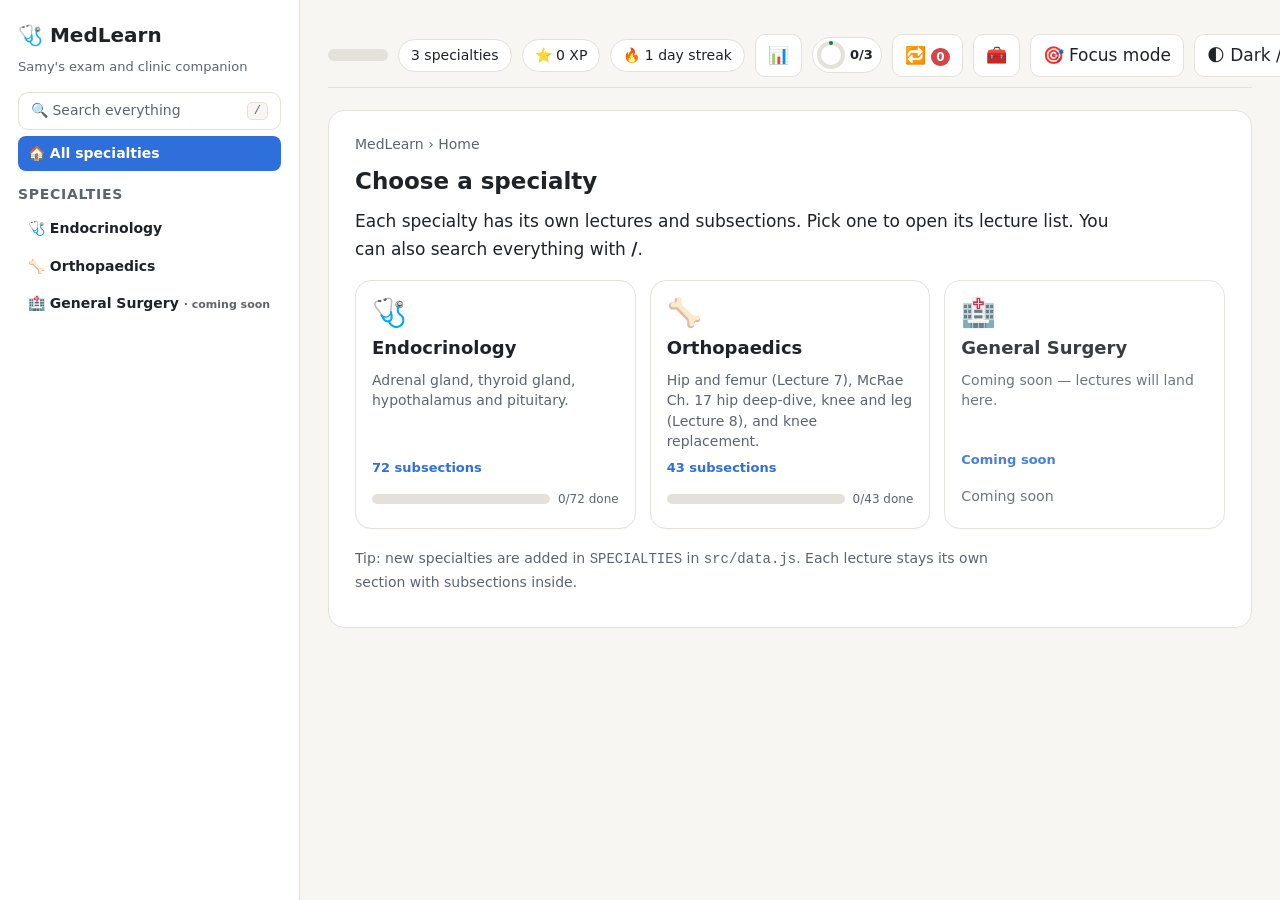
==== index.html @ 6348a0e1 "Merge main and keep the McRae hip deep-dive. Resolve build.py so the bundle includes the orthopaedic" ====
<!DOCTYPE html><html lang="en"><head><meta charset="utf-8"><meta name="viewport" content="width=device-width,initial-scale=1"><title>MedLearn</title>
<style>:root{--bg:#f7f6f2;--panel:#fff;--ink:#1f2328;--mute:#5d6470;--line:#e3e1da;--acc:#2f6fdb;--ok:#1f9d55;--bad:#d64545;
--c-enzyme:#7b3fc4;--c-hormone:#0f8b8d;--c-cell:#d9730d;--c-disease:#c62828;--c-drug:#1f5fd1;--c-concept:#7a5c1e;--c-test:#b0287a}
body.dark{--bg:#14161a;--panel:#1d2026;--ink:#e8e6e1;--mute:#a3a9b3;--line:#30343c;--acc:#6ea0ff;
--c-enzyme:#b88cff;--c-hormone:#35c2c4;--c-cell:#ffa451;--c-disease:#ff6b6b;--c-drug:#74a6ff;--c-concept:#d9b56b;--c-test:#ff7fc8}
*{box-sizing:border-box}html{scroll-behavior:smooth}
body{margin:0;background:var(--bg);color:var(--ink);font-family:"Atkinson Hyperlegible","Inter","Segoe UI",system-ui,-apple-system,Roboto,Helvetica,Arial,sans-serif;font-size:17px;line-height:1.7;transition:background .3s}
#app{display:flex;min-height:100vh}
nav{width:300px;flex-shrink:0;background:var(--panel);border-right:1px solid var(--line);padding:18px;position:sticky;top:0;height:100vh;overflow:auto}
nav h1{font-size:20px;margin:0 0 4px}nav .sub{color:var(--mute);font-size:13px;margin-bottom:14px}
nav .grp{font-weight:700;margin:12px 0 4px;font-size:14px;text-transform:uppercase;letter-spacing:.05em;color:var(--mute)}
nav .lec{font-weight:600;font-size:14px;margin:6px 0}
nav a{display:block;padding:6px 10px;border-radius:8px;color:var(--ink);text-decoration:none;font-size:14px;line-height:1.4;cursor:pointer}
nav a:hover{background:var(--bg)}nav a.on{background:var(--acc);color:#fff}
nav a .soon{font-size:11px;opacity:.7}
main{flex:1;max-width:980px;margin:0 auto;padding:24px 28px 120px}
.top{position:sticky;top:0;z-index:20;background:var(--bg);padding:10px 0;display:flex;gap:10px;align-items:center;flex-wrap:wrap;border-bottom:1px solid var(--line)}
.bar{flex:1;min-width:180px;height:12px;background:var(--line);border-radius:9px;overflow:hidden}.bar i{display:block;height:100%;width:0;background:linear-gradient(90deg,#2fbf71,#2f6fdb);transition:width .6s}
.pill{background:var(--panel);border:1px solid var(--line);border-radius:999px;padding:4px 12px;font-size:14px;white-space:nowrap}
button{font:inherit;cursor:pointer;border-radius:10px;border:1px solid var(--line);background:var(--panel);color:var(--ink);padding:6px 12px}
button:hover{border-color:var(--acc)}button.pri{background:var(--acc);color:#fff;border-color:var(--acc)}
.card{background:var(--panel);border:1px solid var(--line);border-radius:16px;padding:22px 26px;margin:22px 0;transition:opacity .3s,box-shadow .3s}
.card h2{margin:0 0 6px;font-size:23px;line-height:1.3}.card h3{font-size:18px;margin:18px 0 6px}
.meta{color:var(--mute);font-size:14px;margin-bottom:10px}
.card p{margin:10px 0;max-width:72ch}
body.focus .card{opacity:.22}body.focus .card.active{opacity:1;box-shadow:0 0 0 3px var(--acc)}
.scene{border-left:5px solid var(--c-hormone);background:color-mix(in srgb,var(--c-hormone) 9%,transparent);padding:10px 16px;border-radius:0 10px 10px 0;margin:12px 0}
.hint{background:color-mix(in srgb,#f5c518 18%,transparent);border-radius:10px;padding:10px 14px;margin:12px 0}
.bookref{background:color-mix(in srgb,#6b8cae 12%,transparent);border-left:4px solid #6b8cae;border-radius:0 10px 10px 0;padding:10px 14px;margin:12px 0;font-size:15px;line-height:1.45}
.corr{background:color-mix(in srgb,var(--c-disease) 10%,transparent);border:1px dashed var(--c-disease);border-radius:10px;padding:10px 14px;margin:12px 0;font-size:15px}
.exam{background:color-mix(in srgb,var(--acc) 12%,transparent);border:2px solid var(--acc);border-radius:12px;padding:12px 18px;margin:14px 0}
.recap{background:color-mix(in srgb,var(--ok) 10%,transparent);border-radius:10px;padding:8px 16px;margin:12px 0;display:none}.recap.show{display:block}
.goals li{margin:4px 0}.goals li.got::marker{content:"✅ "}
.term{font-weight:700;cursor:pointer;border-bottom:2px dotted currentColor}
.t-enzyme{color:var(--c-enzyme)}.t-hormone{color:var(--c-hormone)}.t-cell{color:var(--c-cell)}.t-disease{color:var(--c-disease)}.t-drug{color:var(--c-drug)}.t-concept{color:var(--c-concept)}
.code{font-size:12px;color:var(--mute);background:var(--bg);border:1px solid var(--line);border-radius:5px;padding:0 5px;margin-left:3px;font-family:ui-monospace,monospace;font-weight:400}
#pop{position:absolute;z-index:99;max-width:340px;background:var(--panel);border:1px solid var(--line);box-shadow:0 10px 30px rgba(0,0,0,.25);border-radius:12px;padding:12px 14px;font-size:15px;line-height:1.5;display:none}
#pop b{display:block;margin-bottom:4px}#pop .why{margin-top:6px;color:var(--mute)}
.legend{display:flex;flex-wrap:wrap;gap:12px;font-size:14px;margin:8px 0}
.quiz{border-top:1px solid var(--line);margin-top:16px;padding-top:12px}
.quiz .q{font-weight:600;margin:8px 0}.opt{display:block;width:100%;text-align:left;margin:6px 0}
.opt.right{background:color-mix(in srgb,var(--ok) 20%,var(--panel));border-color:var(--ok)}.opt.wrong{background:color-mix(in srgb,var(--bad) 18%,var(--panel));border-color:var(--bad)}
.fb{font-size:15px;margin:6px 0;padding:6px 10px;border-radius:8px;background:var(--bg)}
.done-badge{float:right;font-size:14px;color:var(--ok);font-weight:700}
figure{margin:14px 0}figure img,figure svg{max-width:100%;border-radius:10px;border:1px solid var(--line);background:#fff}
figcaption{font-size:14px;color:var(--mute);margin-top:4px}.ai{display:inline-block;background:#222;color:#fff;font-size:11px;border-radius:5px;padding:1px 6px;margin-right:6px}.ai.diag{background:#1b4d3e}
.svgwrap{overflow-x:auto}.svgwrap svg{min-width:640px}
.ctrl{display:flex;flex-wrap:wrap;gap:6px;margin:8px 0}.ctrl button.on{background:var(--acc);color:#fff}
.info{background:var(--bg);border-radius:10px;padding:10px 14px;min-height:48px;font-size:15px}
table{border-collapse:collapse;width:100%;font-size:15px}td,th{border-bottom:1px solid var(--line);padding:7px;text-align:left;vertical-align:top}
.match{display:grid;grid-template-columns:1fr 1fr;gap:10px}.match button{display:block;width:100%;margin:5px 0;text-align:left}
.match button.sel{outline:3px solid var(--acc)}.match button.ok{background:color-mix(in srgb,var(--ok) 25%,var(--panel));opacity:.6;pointer-events:none}
.fc{perspective:900px;height:200px;cursor:pointer;margin:10px 0}.fc .in{position:relative;width:100%;height:100%;transition:transform .5s;transform-style:preserve-3d}
.fc.flip .in{transform:rotateY(180deg)}.fc .f,.fc .b{position:absolute;inset:0;backface-visibility:hidden;border-radius:14px;border:1px solid var(--line);display:flex;align-items:center;justify-content:center;padding:20px;text-align:center;font-size:19px;background:var(--panel)}
.fc .b{transform:rotateY(180deg);background:color-mix(in srgb,var(--acc) 10%,var(--panel));font-size:16px}
.step{display:none;border-left:4px solid var(--line);padding:4px 14px;margin:12px 0}.step.show{display:block;animation:fade .5s}
@keyframes fade{from{opacity:0;transform:translateY(8px)}to{opacity:1}}
.soon-card{opacity:.85}
#confetti{position:fixed;inset:0;pointer-events:none;z-index:200}
#toast{position:fixed;bottom:24px;left:50%;transform:translateX(-50%) translateY(120px);background:var(--ok);color:#fff;padding:12px 22px;border-radius:999px;font-weight:700;transition:transform .4s;z-index:201}
#toast.show{transform:translateX(-50%) translateY(0)}
svg text{font-family:inherit}
.pw-edge{cursor:pointer}.pw-node rect{transition:all .3s}
#modsel{display:none;font:inherit;font-size:14px;border-radius:10px;border:1px solid var(--line);background:var(--panel);color:var(--ink);padding:6px 8px;max-width:100%}
@media(max-width:860px){nav{display:none}#app{display:block}main{padding:12px}#modsel{display:block;flex-basis:100%}}
.t-test{color:var(--c-test)}
.obj{background:color-mix(in srgb,var(--acc) 7%,transparent);border-radius:10px;padding:6px 16px;margin:10px 0;font-size:15px}.obj ul{margin:4px 0;padding-left:20px}
.ctrl button.clue.flag-red{border-color:var(--bad)}.ctrl button.clue.flag-grey{border-color:var(--mute)}.ctrl button.clue.on{background:var(--acc);color:#fff}
.labt tr.lr{cursor:pointer;transition:background .2s}.labt tr.lr:hover{background:var(--bg)}.labt tr.lr.sel{background:color-mix(in srgb,var(--acc) 14%,transparent)}.labt tr.lr.seen td:first-child::before{content:"✓ ";color:var(--ok)}
.labt tr.fH td:nth-child(2){color:var(--bad)}.labt tr.fL td:nth-child(2){color:var(--acc)}
.fl{font-size:12px;border-radius:6px;padding:1px 7px;background:var(--bg);color:var(--mute);white-space:nowrap}.fl.fh{background:color-mix(in srgb,var(--bad) 18%,transparent);color:var(--bad);font-weight:700}.fl.flo{background:color-mix(in srgb,var(--acc) 18%,transparent);color:var(--acc);font-weight:700}
.ladder{display:flex;flex-direction:column-reverse;gap:6px;margin:8px 0;border-left:6px double var(--line);border-right:6px double var(--line);padding:6px 10px}
.ladder button{text-align:left;display:flex;align-items:center;gap:10px}.ladder button.on{background:var(--acc);color:#fff}.ladder button.seen:not(.on){border-color:var(--ok)}
.ladder .rung{display:inline-flex;width:26px;height:26px;border-radius:50%;background:var(--bg);color:var(--ink);align-items:center;justify-content:center;font-weight:800;font-size:14px;flex-shrink:0}
nav .area2{font-weight:700;font-size:15px;margin:2px 0 6px}
.sortrow{border-bottom:1px solid var(--line);padding:6px 0;display:flex;flex-wrap:wrap;align-items:center;gap:8px}.sortrow .st{flex:1;min-width:220px;font-size:15px}.sortrow .sb{display:flex;gap:6px}.sortrow .sb button{font-size:14px;padding:4px 10px}
.sortrow button.right{background:color-mix(in srgb,var(--ok) 20%,var(--panel));border-color:var(--ok)}.sortrow button.wrong{background:color-mix(in srgb,var(--bad) 18%,var(--panel));border-color:var(--bad)}.sortrow .sfb{flex-basis:100%;font-size:14px;color:var(--mute)}

.mlfig .zoombtn{display:block;padding:0;border:0;background:none;cursor:zoom-in;width:100%;text-align:left}
.mlfig img{display:block;width:100%;height:auto}
.mlfig .imgcheck{display:inline-block;margin-top:4px;background:#fff7e0;color:#5a4300;border-left:3px solid #e0a800;padding:3px 7px;border-radius:4px}
body.dark .mlfig .imgcheck{background:#3a3220;color:#f3e3b5}
.mlfig .credit{font-size:12px;opacity:.8}
.lightbox{position:fixed;inset:0;z-index:9999;background:rgba(10,10,12,.96);display:flex;flex-direction:column;align-items:center;justify-content:center;padding:12px;overflow:auto;cursor:zoom-out}
.lightbox img{max-width:100%;max-height:78vh;object-fit:contain;background:#fff;border-radius:8px}
.lightbox .lbcap{color:#eee;background:#111;padding:8px 12px;border-radius:8px;font-size:14px;max-width:1000px;margin-top:8px;cursor:default}
.lightbox .lbcap .imgcheck{background:#3a3220;color:#f3e3b5}
.lightbox .lbclose{position:absolute;top:10px;right:14px;font-size:22px;background:#fff;color:#111;border:0;border-radius:50%;width:40px;height:40px;cursor:pointer}
/* mobile overflow fix (wide tables kept the page wider than the phone screen) */
@media(max-width:700px){.card table{display:block;max-width:100%;overflow-x:auto;-webkit-overflow-scrolling:touch}}
/* Subsections 7–9 */
details.chk{border:2px dashed var(--acc);border-radius:12px;padding:8px 12px;margin:14px 0;background:color-mix(in srgb,var(--acc) 6%,var(--panel))}details.chk summary{cursor:pointer;font-weight:700}details.chk p{margin:8px 0 2px}
.tblwrap{overflow-x:auto;-webkit-overflow-scrolling:touch}.ptab small{color:var(--mute)}.ptab td,.ptab th{font-size:14px}
.pbar{display:block;height:7px;background:var(--line);border-radius:4px;margin-top:4px;min-width:60px}.pbar i{display:block;height:100%;border-radius:4px}
.mtiles{display:grid;grid-template-columns:repeat(auto-fill,minmax(130px,1fr));gap:8px;margin:10px 0}
.mtile{display:flex;flex-direction:column;align-items:center;gap:6px;padding:10px;border:2px solid var(--line);border-radius:12px;background:var(--panel);color:var(--ink);cursor:pointer;text-align:center;min-height:70px}
.mtile .ml{font-size:28px;font-weight:900;color:var(--acc)}.mtile.open{border-color:var(--ok);background:color-mix(in srgb,var(--ok) 10%,var(--panel))}.mtile .mt{font-size:13px;line-height:1.35}
.info table td,.info table th{font-size:14px}
body.dark details.chk{background:color-mix(in srgb,var(--acc) 10%,var(--panel))}
.xgame{border:2px solid var(--line);border-radius:14px;padding:12px;margin:16px 0;background:color-mix(in srgb,var(--acc) 4%,var(--panel))}
.xord{margin:8px 0;padding-left:22px}.xord li{padding:4px 0;color:var(--ok);font-weight:600}
.xchips{display:flex;flex-wrap:wrap;gap:8px;margin:8px 0}.xchip,.xstate{min-height:44px;text-align:left;font-size:15px}
.xstate{display:block;width:100%;margin:6px 0}.xstate.ok{border-color:var(--ok);opacity:.7}.xstate.bad{border-color:var(--bad);background:color-mix(in srgb,var(--bad) 15%,var(--panel))}
.xreset{margin-top:6px}.shake{animation:xsh .35s}@keyframes xsh{25%{transform:translateX(-5px)}75%{transform:translateX(5px)}}
.xcard{display:flex;align-items:center;justify-content:center;width:100%;min-height:120px;margin:8px 0;padding:14px;border:2px dashed var(--acc);border-radius:14px;background:var(--panel);color:var(--ink);font-size:18px;cursor:pointer;text-align:center}.xcard.back{border-style:solid;font-size:15px}
.xscen{font-size:16px;margin:8px 0}
.swipe{display:none;font-size:13px;color:var(--mute);margin:4px 0}
@media(max-width:700px){.swipe{display:block}[data-widget] .ctrl button,[data-widget] .sb button,.xchip{min-height:44px}[data-widget] .ctrl{gap:8px}}
.match{grid-template-columns:minmax(0,1fr) minmax(0,1fr)}.match button{white-space:normal;overflow-wrap:anywhere}
.xpath{font-size:13px;color:var(--mute);margin:6px 0}.xpath span{background:var(--line);border-radius:6px;padding:1px 6px}
.ctrl.xcol{flex-direction:column;align-items:stretch}.ctrl.xcol button{text-align:left}
.xlabs{display:flex;flex-wrap:wrap;gap:8px;margin:8px 0}.xlab{display:flex;flex-direction:column;border:1px solid var(--line);border-radius:10px;padding:6px 10px;background:var(--panel);min-width:90px}.xlab small{color:var(--mute)}.xlab b{font-size:18px}
.ctrl button.right{background:color-mix(in srgb,var(--ok) 22%,var(--panel));border-color:var(--ok)}.ctrl button.wrong{background:color-mix(in srgb,var(--bad) 16%,var(--panel));border-color:var(--bad)}
.sortrow .sb{flex-wrap:wrap}
.xcalc{display:grid;gap:10px;margin:10px 0}.xci{display:flex;flex-direction:column;gap:4px;font-size:15px}.xci input[type=range]{width:100%;min-height:32px}.xci select{font-size:15px;padding:6px;border-radius:8px;border:1px solid var(--line);background:var(--card);color:inherit;max-width:100%}.xcc{flex-direction:row;align-items:center}.xcc input{width:22px;height:22px}
.xci{min-width:0}.xci select{width:100%;white-space:normal}.xcalc{grid-template-columns:minmax(0,1fr)}
.xlink{color:var(--acc);font-weight:700;text-decoration:underline;text-underline-offset:2px;cursor:pointer}
.xlink:focus-visible,.opt:focus-visible,#inside a:focus-visible{outline:3px solid var(--acc);outline-offset:2px}
/* ===== publish10: search, progress, related topics, report a mistake ===== */
.fx-navtools{display:flex;flex-direction:column;gap:6px;margin:10px 0 6px}
.fx-sbtn{text-align:left;display:flex;justify-content:space-between;align-items:center;font-size:14px;color:var(--mute)}
.fx-sbtn kbd{font:12px/1 ui-monospace,monospace;border:1px solid var(--line);border-radius:5px;padding:2px 6px;background:var(--bg)}
.fx-cont,.fx-cont2{text-align:left;background:color-mix(in srgb,var(--ok) 12%,var(--panel));border-color:color-mix(in srgb,var(--ok) 45%,var(--line));font-size:14px;font-weight:700}
.fx-cont small,.fx-cont2 small{display:block;font-weight:400;color:var(--mute);font-size:12.5px;line-height:1.35}
.fx-pb{display:flex;align-items:center;gap:8px;margin:2px 0 8px}.fx-pb small{font-size:12px;color:var(--mute);white-space:nowrap}
.fx-pbt{flex:1;height:7px;border-radius:99px;background:var(--line);overflow:hidden;min-width:60px}.fx-pbt i{display:block;height:100%;background:var(--ok);border-radius:99px;transition:width .4s}
.fx-pba .fx-pbt{height:9px}.fx-pba .fx-pbt i{background:var(--acc)}
.fx-pbs .fx-pbt{height:10px}.fx-pbs .fx-pbt i{background:linear-gradient(90deg,#2fbf71,#2f6fdb)}
nav a.fx-sd{color:var(--mute)}.fx-ck{color:var(--ok);font-weight:900;margin-right:4px}
.fx-bar{display:flex;flex-wrap:wrap;gap:10px;align-items:center;margin:6px 0 12px}
.fx-steps{font-size:14px;color:var(--mute)}.fx-jump{font-size:14px;color:var(--acc)}
.fx-done{font-weight:700;min-height:40px}.fx-done.is-done{background:#157a3c;border-color:#157a3c;color:#fff}
.fx-finish{display:flex;flex-wrap:wrap;gap:10px;align-items:center;margin:16px 0;padding:12px 14px;border-radius:12px;background:color-mix(in srgb,var(--ok) 8%,var(--panel));border:1px solid color-mix(in srgb,var(--ok) 30%,var(--line))}
.card{position:relative}
.fx-rep{display:block;margin:14px 0 -6px auto;font-size:13px;padding:4px 10px;border-radius:999px;color:var(--mute);background:transparent;border:1px dashed var(--line)}
.fx-rep:hover,.fx-rep:focus-visible{color:var(--bad);border-color:var(--bad)}
.fx-related .fx-sub{color:var(--mute);font-size:15px;margin-top:-4px}
.fx-rel{list-style:none;padding:0;margin:0;display:grid;grid-template-columns:repeat(auto-fill,minmax(260px,1fr));gap:10px}
.fx-rel a{display:block;height:100%;box-sizing:border-box;padding:10px 12px;border:1px solid var(--line);border-radius:12px;text-decoration:none;color:var(--ink);background:var(--bg);line-height:1.4}
.fx-rel a:hover,.fx-rel a:focus-visible{border-color:var(--acc)}.fx-rel b{display:block;font-size:15px}.fx-rel a.fx-sd b::before{content:"✓ ";color:var(--ok)}
.fx-ra{display:block;font-size:12px;color:var(--mute)}.fx-rw{display:block;font-size:13.5px;color:var(--mute);margin-top:3px}
.fx-home{margin-top:8px;padding-top:6px;border-top:1px solid var(--line);font-size:14px}.fx-home a{color:var(--acc)}
.fx-banner{display:flex;flex-wrap:wrap;gap:10px;justify-content:space-between;align-items:center;margin:16px 0 0;padding:12px 16px;border-radius:14px;background:color-mix(in srgb,var(--acc) 10%,var(--panel));border:1px solid color-mix(in srgb,var(--acc) 35%,var(--line));font-size:15px;line-height:1.45}
.fx-bbtn{display:flex;gap:8px}
.fx-flash{box-shadow:0 0 0 3px var(--acc)!important}
.term.fx-hit{outline:3px solid var(--acc);border-radius:4px;background:color-mix(in srgb,var(--acc) 18%,transparent)}
body.fx-noscroll{overflow:hidden}
.fx-sheet{display:none;position:fixed;inset:0;z-index:300;background:rgba(10,12,16,.45);padding:6vh 16px 16px}.fx-sheet.open{display:block}
.fx-panel{max-width:720px;margin:0 auto;background:var(--panel);color:var(--ink);border:1px solid var(--line);border-radius:16px;box-shadow:0 20px 60px rgba(0,0,0,.3);display:flex;flex-direction:column;max-height:84vh;overflow:hidden}
.fx-shead{display:flex;gap:8px;align-items:center;padding:12px;border-bottom:1px solid var(--line)}.fx-shead h2{margin:0 0 0 6px;font-size:20px;flex:1}
#fx-q{flex:1;min-width:0;font:inherit;font-size:17px;padding:10px 12px;border-radius:10px;border:2px solid var(--acc);background:var(--bg);color:var(--ink)}
.fx-x{min-width:44px;min-height:44px}
.fx-meta{font-size:13.5px;color:var(--mute);padding:8px 14px}.fx-meta a{color:var(--acc)}
.fx-res{list-style:none;margin:0;padding:0 8px 10px;overflow-y:auto;-webkit-overflow-scrolling:touch}
.fx-res a{display:block;padding:10px;border-radius:10px;text-decoration:none;color:var(--ink);line-height:1.4;border:1px solid transparent}
.fx-res li.sel a,.fx-res a:hover,.fx-res a:focus-visible{background:var(--bg);border-color:var(--line)}
.fx-res b{font-size:15.5px}.fx-res small{display:block;color:var(--mute);font-size:12.5px}.fx-snip{display:block;font-size:14px;color:var(--ink);opacity:.85;overflow-wrap:anywhere}
.fx-res mark,.fx-snip mark{background:#ffe58a;color:#1f2328;border-radius:3px;padding:0 1px}
.fx-kind{float:right;font-size:11.5px;font-weight:700;border-radius:999px;padding:1px 8px;margin-left:8px;background:var(--line);color:var(--ink)}
.fx-kind.k-Glossary{background:color-mix(in srgb,var(--c-concept) 22%,var(--panel))}.fx-kind.k-Case{background:color-mix(in srgb,var(--c-disease) 18%,var(--panel))}.fx-kind.k-Section{background:color-mix(in srgb,var(--acc) 20%,var(--panel))}
.fx-body{overflow-y:auto;padding:4px 16px 16px}.fx-body h3{margin:16px 0 4px;font-size:16px}.fx-cont2{display:block;width:100%;margin:10px 0}
.fx-grp{border:1px solid var(--line);border-radius:10px;padding:4px 10px;margin:6px 0}.fx-grp summary{cursor:pointer;font-size:14px;font-weight:600}.fx-grp summary .fx-pb{margin:2px 0}
.fx-grp ul{list-style:none;padding:0;margin:4px 0 8px}.fx-grp a{display:block;padding:6px 4px;font-size:14px;color:var(--ink);text-decoration:none}.fx-grp a.fx-sd{color:var(--mute)}
@media(max-width:860px){#fx-sbtop,#fx-pgtop{min-height:40px}}
@media(max-width:600px){.fx-sheet{padding:0}.fx-panel{max-width:none;height:100%;max-height:none;border-radius:0;border:0}.fx-rel{grid-template-columns:1fr}.fx-banner{font-size:14px}.fx-done{flex:1 1 100%}}
@media(min-width:861px){#fx-sbtop{display:none}}
@media(max-width:600px){.fx-tl{display:none}#fx-sbtop,#fx-pgtop{min-width:44px;min-height:40px;padding:4px 10px}}
/* ===== publish11: interactives ===== */
@media(min-width:861px){.top{flex-wrap:nowrap}.top .bar{min-width:60px}}
.ix-goal{display:inline-flex;align-items:center;gap:4px;padding:2px 8px 2px 3px;border-radius:999px;font-size:13px;font-weight:700}.ix-goal svg{display:block}
.ix-rvn{display:inline-block;min-width:18px;padding:0 5px;border-radius:999px;background:var(--bad);color:#fff;font-size:12px;line-height:18px;text-align:center}
.ix-goalrow{display:flex;gap:14px;align-items:center;padding:6px 0 10px;border-bottom:1px solid var(--line);margin-bottom:12px;font-size:15px}.ix-goalrow .ctrl{margin-top:6px}.ix-goalrow .ctrl button{min-width:40px}
.ix-tgrid{display:grid;grid-template-columns:repeat(auto-fill,minmax(200px,1fr));gap:10px}.ix-tgrid button{text-align:left;padding:12px;line-height:1.35}.ix-tgrid b{display:block;font-size:15.5px}.ix-tgrid small{color:var(--mute)}
.ix-back{margin:4px 0 10px;font-size:14px}
.ix-q{font-weight:600;line-height:1.5}.ix-opts{display:flex;flex-direction:column;gap:8px}.ix-opts .opt{text-align:left;white-space:normal;min-height:44px}
.ix-src{display:block;color:var(--mute);font-size:13px}.ix-rvh{font-size:13px;color:var(--mute);font-weight:700}.ix-rfb{margin-top:10px}
.ix-fc{border:1px solid var(--line);border-radius:14px;padding:18px;margin:10px 0;background:var(--bg);font-size:17px;line-height:1.5}.ix-fcb{margin-top:12px;padding-top:12px;border-top:1px dashed var(--line);font-weight:600}
.ix-ehead{display:flex;gap:10px;align-items:center;justify-content:space-between;flex-wrap:wrap;position:sticky;top:0;background:var(--panel);padding:6px 0;z-index:1;border-bottom:1px solid var(--line);margin-bottom:8px}
.ix-clock{font-weight:800;font-variant-numeric:tabular-nums}.ix-clock.low{color:var(--bad)}
.ix-fs{border:1px solid var(--line);border-radius:10px;padding:6px 12px;margin:8px 0}.ix-score{font-size:22px}.ix-mi{border-top:1px solid var(--line);padding:6px 0}.ix-e{color:var(--mute);font-size:15px}.ix-weak li{margin:4px 0}
.ix-tpill{position:fixed;right:14px;bottom:14px;z-index:250;display:flex;gap:6px;align-items:center;background:var(--panel);border:2px solid var(--acc);border-radius:999px;padding:4px 6px 4px 14px;box-shadow:0 6px 20px rgba(0,0,0,.2);font-weight:700;font-variant-numeric:tabular-nums}
.ix-tpill.brk{border-color:#157a3c}.ix-tpill button{border-radius:999px;min-width:36px;min-height:36px;padding:2px 8px}
.ix-stepnav{display:flex;flex-wrap:wrap;gap:8px;align-items:center;justify-content:space-between;margin:8px 0}.ix-dots{display:flex;flex-wrap:wrap;gap:6px;justify-content:center;flex:1}
.ix-dot{width:14px;height:14px;min-height:0;padding:0;border-radius:50%;border:2px solid var(--mute);background:transparent}.ix-dot.seen{background:color-mix(in srgb,var(--acc) 35%,transparent)}.ix-dot.on{background:var(--acc);border-color:var(--acc);transform:scale(1.25)}
.ix-cnt{font-size:13px;color:var(--mute);font-variant-numeric:tabular-nums}
@media(max-width:700px){.ix-dot{width:18px;height:18px}.ix-dots{gap:10px}.ix-stepnav button.ix-prev,.ix-stepnav button.ix-next{min-height:44px}}
.ix-tl{display:flex;flex-wrap:wrap;gap:6px;list-style:none;padding:0;margin:4px 0 12px;counter-reset:none}.ix-tl li{position:relative}.ix-tl button{font-size:13px;padding:3px 10px;border-radius:999px;min-height:32px}
.ix-tl button.on{background:color-mix(in srgb,var(--acc) 14%,var(--panel));border-color:var(--acc)}.ix-tl button:disabled{opacity:.5;cursor:default}.ix-tl li.cur button{background:var(--acc);color:#fff}
.ix-conf{display:flex;flex-wrap:wrap;gap:8px;align-items:center;margin:10px 0 4px}.ix-conf span{font-size:14px;color:var(--mute)}.ix-conf button{min-height:44px}.ix-swipe{display:block;color:var(--mute)}
#fcard{touch-action:pan-y}
details.ix-legend summary{cursor:pointer;font-weight:700}
.ix-explain{margin:14px 0 0;border:1px dashed var(--line);border-radius:12px;padding:8px 12px}.ix-explain summary{cursor:pointer;font-weight:700;font-size:15px}
.ix-explain textarea{width:100%;box-sizing:border-box;font:inherit;font-size:16px;border-radius:10px;border:1px solid var(--line);background:var(--bg);color:var(--ink);padding:8px 10px;margin-top:8px;resize:vertical}
.ix-saved{color:var(--mute)}.ix-cmpout{font-size:15px;margin-top:6px}.ix-kw{display:inline-block;border:1px solid var(--line);border-radius:999px;padding:0 8px;margin:2px;font-size:13px}.ix-kw.ok{border-color:#157a3c;color:#157a3c}
body.dark .ix-kw.ok{color:#3fc07a;border-color:#3fc07a}
.ix-sub{color:var(--mute);font-size:15px;margin:4px 0 8px}
.ix-axes{display:grid;grid-template-columns:repeat(auto-fit,minmax(230px,1fr));gap:12px;margin:10px 0}
.ix-ax{border:1px solid var(--line);border-radius:12px;padding:10px;background:var(--bg)}.ix-ax h4{margin:0 0 6px;font-size:15px}
.ix-tier{border:1px solid var(--line);border-radius:10px;padding:6px 10px;background:var(--panel);line-height:1.35}.ix-tier small{display:block;color:var(--mute);font-size:12.5px}.ix-tier>span{display:block;font-size:14px;font-weight:600}
.ix-tier.brk{border:2px solid var(--bad)}
.ix-lv{display:block;font-size:20px;line-height:1.2}.ix-lv em{font-style:normal;font-size:13px;font-weight:600;margin-left:4px}
.lv-up{color:var(--bad)}.lv-down{color:var(--acc)}.lv-n{color:#157a3c}.lv-dn{color:var(--acc)}.lv-un{color:var(--bad)}.lv-q{color:var(--mute)}
body.dark .lv-n{color:#3fc07a}
.ix-arrow{text-align:center;color:var(--mute);font-size:14px;line-height:1.3}.ix-arrow.strong{color:var(--bad);font-size:18px}.ix-arrow.weak{opacity:.45}
.ix-fb{font-size:12.5px;color:var(--mute);margin-top:6px}
.ix-guess{display:flex;flex-wrap:wrap;gap:4px;margin-top:4px}.ix-guess button{font-size:13px;padding:4px 8px;min-height:36px}.ix-guess button.on{background:var(--acc);color:#fff;border-color:var(--acc)}
.ix-axis select,.ix-lab select{font:inherit;font-size:15px;max-width:100%;border-radius:8px;border:1px solid var(--line);background:var(--panel);color:var(--ink);padding:4px 6px}
.ix-lab input[type=number]{font:inherit;font-size:16px;width:7em;max-width:100%;border-radius:8px;border:1px solid var(--line);background:var(--bg);color:var(--ink);padding:4px 8px}
.ix-rng{display:inline-flex;gap:6px;align-items:center;flex-wrap:wrap}.ix-rng input[type=number]{width:5.5em}
.ix-hbtn{display:block;margin:6px 0 10px;font-weight:700}
.ix-hbox{margin:6px 0 14px}.ix-himg{position:relative;max-width:100%;line-height:0;border-radius:10px;overflow:hidden;border:1px solid var(--line)}.ix-himg img{width:100%;height:auto;cursor:crosshair;user-select:none;-webkit-user-select:none}
.ix-hdot{position:absolute;width:22px;height:22px;margin:-11px 0 0 -11px;border-radius:50%;border:3px solid #fff;box-shadow:0 0 0 2px #111;pointer-events:none}.ix-hdot.ok{background:#157a3c}.ix-hdot.no{background:#b83232;width:16px;height:16px;margin:-8px 0 0 -8px}
.ix-hq{margin-bottom:6px}
@media(max-width:600px){.ix-tpill{right:8px;bottom:8px;font-size:14px}.ix-goalrow{flex-direction:column;align-items:flex-start}.ix-tgrid{grid-template-columns:1fr}}
.top button{white-space:nowrap}
@media(min-width:861px){#fx-pgtop .fx-tl,#ix-rvtop .fx-tl,#ix-tooltop .fx-tl{display:none}}
@media(max-width:600px){.top{position:static;gap:6px}.top .pill{font-size:13px;padding:3px 9px}.top button{padding:4px 9px;min-height:40px}}
.top button>*{pointer-events:none}

/* ===== specialty hub (layout only; colours and fonts unchanged) ===== */
.hub-home,.spec-link{display:block;padding:8px 10px;border-radius:8px;color:var(--ink);text-decoration:none;font-size:14px;font-weight:600;margin:2px 0}
.hub-home:hover,.spec-link:hover{background:var(--bg)}.hub-home.on,.spec-link.on{background:var(--acc);color:#fff}
.spec-head{font-weight:800;font-size:16px;margin:10px 0 6px}
.hub-back{display:inline-block;margin:0 0 10px;font-size:14px;padding:4px 10px}
.hub-grid{display:grid;grid-template-columns:repeat(auto-fill,minmax(220px,1fr));gap:14px;margin:16px 0}
.hub-tile{display:flex;flex-direction:column;align-items:flex-start;gap:6px;text-align:left;padding:18px 16px;border-radius:16px;border:1px solid var(--line);background:var(--panel);color:var(--ink);min-height:160px;box-shadow:0 1px 0 rgba(0,0,0,.02)}
.hub-tile:hover{border-color:var(--acc);box-shadow:0 0 0 2px color-mix(in srgb,var(--acc) 25%,transparent)}
.hub-tile.soon-card{opacity:.88}
.hub-emoji{font-size:28px;line-height:1}
.hub-name{font-size:18px;font-weight:800}
.hub-blurb{font-size:14px;color:var(--mute);line-height:1.45}
.hub-meta{font-size:13px;font-weight:700;color:var(--acc);margin-top:auto}
.hub-prog{width:100%;margin-top:4px}
.hub-prog .fx-pb{margin:0}
.spec-lec-list{display:flex;flex-direction:column;gap:16px;margin-top:14px}
.spec-lec{border:1px solid var(--line);border-radius:14px;padding:14px 16px;background:var(--bg)}
.spec-lec h3{margin:0 0 4px;font-size:17px}
.spec-lec-meta{margin:0 0 8px;font-size:13px;color:var(--mute)}
.spec-sub{list-style:none;padding:0;margin:0 0 10px}
.spec-sub a{display:block;padding:8px 10px;border-radius:10px;text-decoration:none;color:var(--ink);border:1px solid transparent}
.spec-sub a:hover{background:var(--panel);border-color:var(--line)}
.spec-sub small{display:block;font-size:13px;color:var(--mute);font-weight:400;margin-top:2px}
nav a.hub-home,nav a.spec-link{cursor:pointer}
@media(max-width:600px){.hub-grid{grid-template-columns:1fr}}

.figpend{padding:18px 16px;border:1px dashed var(--line,#c9d2e3);border-radius:12px;background:#f7f9fc;color:var(--mute,#5b6b7c);font-size:.95rem;line-height:1.45}
.mlfig-pending{margin:12px 0}
</style></head><body><noscript><div style="padding:40px;font:18px sans-serif">This page needs JavaScript. Please download the file and open it in Chrome, Edge, Safari or Firefox.</div></noscript>
<script>window.__err=[];window.onerror=(m,s,l)=>{window.__err.push(m+" @"+l);document.documentElement.setAttribute("data-err",window.__err.join(" | "))};</script>
<div id="app"><nav></nav><main><div class="top"><div class="bar" id="bar"><i></i></div><span class="pill" id="prog"></span><span class="pill" id="xp"></span><span class="pill" id="streak"></span><button id="focus" title="Dim everything except the current card">🎯 Focus mode</button><button id="dark">🌓 Dark / light</button></div><div id="content"></div></main></div>
<div id="pop"></div><canvas id="confetti"></canvas><div id="toast"></div>
<script>const ADRENAL_FIG='<figure><img alt="Adrenal glands and zones" src="[data-uri]"><figcaption><span class="ai">AI-generated illustration<\/span>Left: adrenal glands on the kidneys; right: cortex zones and medulla. Honest flaws: zone thicknesses are stylised (the real fasciculata is the thickest layer, here it looks right, but the glomerulosa is drawn too thick and too regular); the left adrenal vein draining into the left renal vein is not shown; vessel branching is decorative, not anatomically exact.<\/figcaption><\/figure>';
/* ===== GLOSSARY: key -> {l:label, c:category, d:definition, w:why it matters, k:code tag} ===== */
const GLOSSARY={
nucleus:{l:"cyclopentanoperhydrophenanthrene nucleus",c:"concept",d:"The four-ring skeleton shared by every steroid: three six-carbon rings (A, B, C) and one five-carbon ring (D).",w:"Every adrenal hormone is this same skeleton with different side groups – small changes, big functional differences."},
cholesterol:{l:"cholesterol",c:"hormone",d:"A 27-carbon fat-like molecule; the raw material for every steroid hormone.",w:"No cholesterol transport into mitochondria = no steroid hormones at all."},
ldl:{l:"low-density lipoprotein",c:"hormone",d:"A blood particle that carries cholesterol (mostly as cholesteryl esters) to tissues.",w:"The main cholesterol supply for the adrenal cortex."},
ldlr:{l:"low-density lipoprotein receptor",c:"cell",d:"A receptor on the cell surface that grabs low-density lipoprotein particles.",w:"Adrenocorticotropic hormone increases the number of these receptors when demand rises."},
clathrin:{l:"clathrin-coated pit",c:"cell",d:"A small dent in the cell membrane lined with the protein clathrin, which pinches off into a vesicle.",w:"The 'doorway' through which receptor-bound low-density lipoprotein enters the cell."},
endocytosis:{l:"receptor-mediated endocytosis",c:"concept",d:"The cell swallows a particle only after it binds a specific receptor.",w:"Explains how the adrenal cell selectively takes up cholesterol."},
lysosome:{l:"lysosome",c:"cell",d:"An acid-filled 'recycling bag' inside the cell full of digestive enzymes.",w:"Breaks down low-density lipoprotein and releases free cholesterol."},
ester:{l:"cholesteryl ester",c:"hormone",d:"Cholesterol joined to a fatty acid – the storage form.",w:"Stored in lipid droplets; freed again when adrenocorticotropic hormone signals."},
lipid:{l:"lipid droplets",c:"cell",d:"Fat stores inside the cell, here mainly cholesteryl esters.",w:"They wash out during tissue processing, so fasciculata cells look pale and foamy ('clear cells') under the microscope."},
acth:{l:"adrenocorticotropic hormone",c:"hormone",d:"A peptide hormone from the anterior pituitary that tells the adrenal cortex to make cortisol.",w:"The main controller of the fasciculata and reticularis; it keeps the gland large and active."},
mc2r:{l:"melanocortin 2 receptor",c:"cell",d:"The receptor for adrenocorticotropic hormone on adrenal cortex cells.",w:"Mutations cause familial glucocorticoid deficiency: high adrenocorticotropic hormone but no cortisol response."},
mrap:{l:"melanocortin 2 receptor accessory protein",c:"cell",d:"A helper protein needed to bring the melanocortin 2 receptor to the cell surface and make it work.",w:"Its mutation also causes familial glucocorticoid deficiency."},
gs:{l:"stimulatory G protein",c:"cell",d:"A switch protein that turns on adenylyl cyclase when the receptor is activated.",w:"First step of the signalling cascade."},
camp:{l:"cyclic adenosine monophosphate",c:"hormone",d:"A small 'second messenger' molecule made by adenylyl cyclase.",w:"Carries the adrenocorticotropic hormone message inside the cell."},
pka:{l:"protein kinase A",c:"enzyme",d:"An enzyme activated by cyclic adenosine monophosphate that switches other proteins on by adding phosphate.",w:"Activates cholesterol ester hydrolase and the steroidogenic acute regulatory protein."},
ceh:{l:"cholesterol ester hydrolase",c:"enzyme",d:"Also called hormone-sensitive lipase; cuts the fatty acid off stored cholesteryl esters to free cholesterol.",w:"Quickly increases free cholesterol within minutes of a stress signal."},
star:{l:"steroidogenic acute regulatory protein",c:"cell",d:"A transport protein that moves cholesterol from the outer to the inner mitochondrial membrane.",w:"This transport is THE rate-limiting step of steroid synthesis. Mutation = congenital lipoid adrenal hyperplasia.",k:"StAR"},
ratelimit:{l:"rate-limiting step",c:"concept",d:"The slowest step in a pathway; it sets the speed of the whole production line.",w:"Hormones control pathways by acting at this step – exam favourite."},
mito:{l:"mitochondria",c:"cell",d:"Energy organelles; in adrenal cells they contain the first and last steroid enzymes and have bubble-like (tubulovesicular) cristae.",w:"Cholesterol side-chain cleavage and the 11-beta / aldosterone synthase steps happen here."},
ser:{l:"smooth endoplasmic reticulum",c:"cell",d:"A membrane network without ribosomes; the workshop for lipid and steroid enzymes.",w:"The middle steps (3-beta, 17-alpha, 21-hydroxylation) happen here; very abundant in steroid cells."},
scc:{l:"cholesterol side-chain cleavage enzyme",c:"enzyme",d:"Older name 'desmolase'. Cuts 6 carbons off cholesterol's side chain to make pregnenolone (27 → 21 carbons).",w:"First enzymatic step; present in every steroid-making tissue.",k:"CYP11A1"},
preg:{l:"pregnenolone",c:"hormone",d:"The first 21-carbon steroid; the 'mother' of all steroid hormones.",w:"Every pathway starts here."},
prog:{l:"progesterone",c:"hormone",d:"A 21-carbon steroid made from pregnenolone by 3-beta-hydroxysteroid dehydrogenase.",w:"Intermediate for aldosterone and cortisol; a hormone in its own right in the ovary and placenta."},
hsd3:{l:"3-beta-hydroxysteroid dehydrogenase type 2",c:"enzyme",d:"Converts 'delta-5' steroids (pregnenolone, 17-hydroxypregnenolone, dehydroepiandrosterone) into 'delta-4' steroids (progesterone, 17-hydroxyprogesterone, androstenedione).",w:"Type 2 works in adrenal and gonads; type 1 in placenta and skin/liver.",k:"HSD3B2"},
cyp17:{l:"17-alpha-hydroxylase",c:"enzyme",d:"Adds an -OH at carbon 17 (the 'cortisol direction'). Same protein also has 17,20-lyase activity.",w:"Absent in glomerulosa – that is why glomerulosa cannot make cortisol or androgens.",k:"CYP17A1"},
lyase:{l:"17,20-lyase",c:"enzyme",d:"Second activity of the same protein as 17-alpha-hydroxylase: cuts off carbons 20–21 to make 19-carbon androgens.",w:"Strongest in reticularis; target of the prostate cancer drug abiraterone.",k:"CYP17A1"},
cyp21:{l:"21-hydroxylase",c:"enzyme",d:"Adds -OH at carbon 21: progesterone → 11-deoxycorticosterone and 17-hydroxyprogesterone → 11-deoxycortisol.",w:"Needed for BOTH cortisol and aldosterone; its deficiency is the most common congenital adrenal hyperplasia.",k:"CYP21A2"},
cyp11b1:{l:"11-beta-hydroxylase",c:"enzyme",d:"Mitochondrial enzyme in fasciculata: 11-deoxycortisol → cortisol (also 11-deoxycorticosterone → corticosterone).",w:"Blocked by metyrapone, osilodrostat and etomidate; deficient in 11-beta-hydroxylase deficiency.",k:"CYP11B1"},
cyp11b2:{l:"aldosterone synthase",c:"enzyme",d:"Glomerulosa-only mitochondrial enzyme doing three steps: 11-beta-hydroxylation, 18-hydroxylation and 18-oxidation to make aldosterone.",w:"Controlled by angiotensin II and potassium, not mainly by adrenocorticotropic hormone.",k:"CYP11B2"},
aromatase:{l:"aromatase",c:"enzyme",d:"Removes carbon 19 and makes ring A aromatic: androgens → oestrogens (19 → 18 carbons).",w:"Mainly in fat, ovary, placenta – peripheral, not adrenal.",k:"CYP19A1"},
sult:{l:"sulfotransferase",c:"enzyme",d:"Adds a sulfate group to dehydroepiandrosterone, making dehydroepiandrosterone sulfate.",w:"Dehydroepiandrosterone sulfate is a marker of adrenal (not ovarian) androgen production.",k:"SULT2A1"},
hsd11b1:{l:"11-beta-hydroxysteroid dehydrogenase type 1",c:"enzyme",d:"Reactivates cortisone into active cortisol inside liver, fat and brain.",w:"Amplifies cortisol action locally.",k:"HSD11B1"},
hsd11b2:{l:"11-beta-hydroxysteroid dehydrogenase type 2",c:"enzyme",d:"Inactivates cortisol into cortisone in kidney, colon, salivary glands and placenta.",w:"Protects the mineralocorticoid receptor from cortisol. Liquorice blocks it.",k:"HSD11B2"},
ohp17:{l:"17-hydroxyprogesterone",c:"hormone",d:"The intermediate just before 21-hydroxylase in the cortisol pathway.",w:"Piles up in 21-hydroxylase deficiency – the screening and diagnostic test."},
doc:{l:"11-deoxycorticosterone",c:"hormone",d:"Intermediate in the aldosterone pathway with real mineralocorticoid (salt-retaining) activity.",w:"Accumulates in 11-beta- and 17-alpha-hydroxylase deficiency → hypertension and low potassium."},
deoxycortisol:{l:"11-deoxycortisol",c:"hormone",d:"The last step before cortisol.",w:"Rises after metyrapone and in 11-beta-hydroxylase deficiency."},
cortisol:{l:"cortisol",c:"hormone",d:"The main human glucocorticoid (21 carbons), made in zona fasciculata.",w:"Stress hormone: glucose, blood pressure, immune suppression; negative feedback on adrenocorticotropic hormone."},
corticosterone:{l:"corticosterone",c:"hormone",d:"A weak glucocorticoid; intermediate on the way to aldosterone.",w:"High in 17-alpha-hydroxylase deficiency, which is why those patients rarely have adrenal crisis."},
aldo:{l:"aldosterone",c:"hormone",d:"The main mineralocorticoid, from zona glomerulosa: retains sodium, excretes potassium.",w:"Lost in salt-wasting 21-hydroxylase deficiency → low sodium, high potassium."},
dhea:{l:"dehydroepiandrosterone",c:"hormone",d:"A weak 19-carbon adrenal androgen from the reticularis.",w:"Converted in peripheral tissues to testosterone and oestradiol."},
dheas:{l:"dehydroepiandrosterone sulfate",c:"hormone",d:"The sulfated, long-lived storage form of dehydroepiandrosterone in blood.",w:"High levels point to an adrenal source of androgen excess."},
andro:{l:"androstenedione",c:"hormone",d:"A 19-carbon androgen made from dehydroepiandrosterone or 17-hydroxyprogesterone.",w:"Shunted product in 21-hydroxylase deficiency → virilisation."},
angii:{l:"angiotensin II",c:"hormone",d:"Peptide from the renin–angiotensin system that rises when blood volume or pressure falls.",w:"Main stimulus (with potassium) for aldosterone synthase in glomerulosa."},
cah:{l:"congenital adrenal hyperplasia",c:"disease",d:"Inherited (autosomal recessive) defects of cortisol-making enzymes. Low cortisol → high adrenocorticotropic hormone → enlarged glands.",w:"21-hydroxylase deficiency is by far the most common form; included in German newborn screening."},
lipoid:{l:"congenital lipoid adrenal hyperplasia",c:"disease",d:"Mutation of steroidogenic acute regulatory protein: cholesterol cannot enter mitochondria, so ALL steroids are missing and cells fill with fat.",w:"Proves the transport step is rate-limiting."},
fgd:{l:"familial glucocorticoid deficiency",c:"disease",d:"Adrenocorticotropic hormone resistance due to melanocortin 2 receptor or accessory protein mutation.",w:"Low cortisol, very high adrenocorticotropic hormone (dark skin), but aldosterone is usually preserved."},
ame:{l:"apparent mineralocorticoid excess",c:"disease",d:"Cortisol activates the mineralocorticoid receptor because 11-beta-hydroxysteroid dehydrogenase type 2 is missing or blocked.",w:"Hypertension, low potassium, but LOW renin and LOW aldosterone."},
ketoconazole:{l:"ketoconazole",c:"drug",d:"Antifungal that also blocks several steroid enzymes (side-chain cleavage, 17-alpha-hydroxylase/lyase). Levoketoconazole is a newer form.",w:"Used to lower cortisol in Cushing syndrome; watch liver toxicity."},
metyrapone:{l:"metyrapone",c:"drug",d:"Blocks 11-beta-hydroxylase.",w:"Treats Cushing syndrome; the metyrapone test checks whether the pituitary raises adrenocorticotropic hormone when cortisol falls (11-deoxycortisol rises)."},
osilodrostat:{l:"osilodrostat",c:"drug",d:"Potent 11-beta-hydroxylase (and aldosterone synthase) blocker.",w:"Modern oral treatment for Cushing disease."},
etomidate:{l:"etomidate",c:"drug",d:"Anaesthetic induction agent that blocks 11-beta-hydroxylase.",w:"Even one dose can suppress cortisol for hours – a concern in septic or critically ill patients."},
abiraterone:{l:"abiraterone",c:"drug",d:"Blocks 17-alpha-hydroxylase/17,20-lyase, cutting androgen production.",w:"Prostate cancer drug; given with prednisone because blocking cortisol synthesis raises adrenocorticotropic hormone and mineralocorticoid precursors."},
mitotane:{l:"mitotane",c:"drug",d:"Adrenolytic drug: destroys adrenal cortex cells and inhibits steroid enzymes.",w:"Used for adrenocortical carcinoma; causes adrenal insufficiency, so steroid replacement is needed."},
liquorice:{l:"liquorice (glycyrrhetinic acid)",c:"drug",d:"Natural compound in real liquorice that blocks 11-beta-hydroxysteroid dehydrogenase type 2.",w:"Heavy intake → apparent mineralocorticoid excess: hypertension and low potassium."},
statin:{l:"statins",c:"drug",d:"Cholesterol-lowering drugs that block cholesterol synthesis in cells.",w:"Clinically important adrenal insufficiency is not a recognised routine problem: the adrenal compensates (more receptors, more uptake)."},
hydrocortisone:{l:"hydrocortisone",c:"drug",d:"The medicinal name of cortisol.",w:"Replaces cortisol AND suppresses adrenocorticotropic hormone, so androgen overproduction falls in congenital adrenal hyperplasia."},
fludro:{l:"fludrocortisone",c:"drug",d:"Synthetic mineralocorticoid (aldosterone replacement).",w:"Needed in salt-wasting congenital adrenal hyperplasia."},
prader:{l:"Prader scale",c:"concept",d:"A 0–5 grading of how virilised external genitalia are in a genetically female newborn.",w:"Used to describe ambiguous genitalia in congenital adrenal hyperplasia."}
};
const CATS={enzyme:"Enzymes",hormone:"Hormones and steroid molecules",cell:"Cell parts, receptors, transport proteins",disease:"Diseases",drug:"Drugs and substances",concept:"Key concepts"};

/* ===== SPECIALTIES: hub tiles on the front page. Add a new specialty here + tag its first module with area2 belonging to one of its areas. ===== */
const SPECIALTIES=[
{id:"endo",label:"Endocrinology",emoji:"🩺",blurb:"Adrenal gland, thyroid gland, hypothalamus and pituitary.",areas:["🫘 Adrenal gland","🦋 Thyroid gland","🧠 Hypothalamus and pituitary gland"]},
{id:"ortho",label:"Orthopaedics",emoji:"🦴",blurb:"Hip and femur (Lecture 7), McRae Ch. 17 hip deep-dive, knee and leg (Lecture 8), and knee replacement.",areas:["🦴 Orthopaedics · Hip and femur","🦴 Orthopaedics · McRae Ch. 17: Hip","🦴 Orthopaedics · Knee and leg","🦴 Orthopaedics · Knee replacement"]},
{id:"gsurg",label:"General Surgery",emoji:"🏥",blurb:"Coming soon — lectures will land here.",comingSoon:true,areas:[]}
];

/* ===== MODULE TEMPLATE: add new modules as objects here ===== */
const COURSE={area:"Endocrinology",lectureGroup:"Lecture 7: Normal adrenal cortex",lecture:"Lecture 7: Regulation of the secretion of the adrenal cortex hormones",teacher:"Prof. Ionela Pascanu",
modules:[
{id:"m1",n:1,area2:"🫘 Adrenal gland",title:"Embryology",summary:"Cortex comes from mesoderm (coelomic epithelium); medulla from neural crest cells that migrate into it. Explains why cortex makes steroids and medulla makes catecholamines.",pages:"pages 3–8",built:true},
{id:"m2",n:2,title:"Fetal steroids",summary:"The large fetal zone makes dehydroepiandrosterone sulfate, which the placenta turns into oestrogens (the feto-placental unit). The fetal zone shrinks after birth.",pages:"pages 9–10",built:true},
{id:"m3",n:3,title:"Adult anatomy and blood supply",summary:"Right gland pyramidal, left crescent-shaped. Three arteries (superior, middle, inferior suprarenal); one adrenal vein – right into the inferior vena cava, left into the left renal vein.",pages:"pages 12–15",built:true},
{id:"m4",n:4,title:"Zones and histology (triple S)",summary:"Glomerulosa = Salt (aldosterone), Fasciculata = Sugar (cortisol), Reticularis = Sex (androgens). Fasciculata cells are 'clear cells' full of lipid.",pages:"pages 11–12 and 16",built:true},
{id:"m5",n:5,title:"Steroid synthesis: chemistry, enzymes and regulation",pages:"pages 17–22",built:true},
{id:"m6",n:6,title:"Circulation and transport",summary:"Cortisol travels mostly bound to cortisol-binding globulin and albumin; only the free fraction is active. Aldosterone is weakly bound.",pages:"page 23",built:true},
{id:"m7",n:7,title:"Metabolism and inactivation",summary:"Liver reduces and conjugates steroids for urinary excretion; 11-beta-hydroxysteroid dehydrogenase enzymes switch cortisol on and off in tissues.",pages:"pages 24–25",built:true},
{id:"m8",n:8,title:"Regulation: hypothalamic-pituitary-adrenal axis",summary:"Corticotropin-releasing hormone → adrenocorticotropic hormone → cortisol, with negative feedback, a morning peak and a stress response.",pages:"page 26",built:true},
{id:"m9",n:9,title:"Glucocorticoid actions, therapy and side effects",summary:"Metabolic, anti-inflammatory and immune effects; therapeutic steroids and their side effects (Cushingoid features, adrenal suppression).",pages:"pages 27–29",built:true},
{id:"d1",n:"2.1",grp:"Adrenal disorders",lec:"Theory modules: diseases of the adrenal gland",teacher:"Built from standard textbooks and guidelines",title:"Approach to the adrenal patient",summary:"Too much or too little? Which hormone, which zone, which test: screening tests first, then confirmation, then localisation.",built:true},
{id:"d2",n:"2.2",grp:"Adrenal disorders",title:"Adrenal insufficiency: primary, secondary, tertiary and adrenal crisis",built:true},
{id:"d3",n:"2.3",grp:"Adrenal disorders",title:"Cushing syndrome",summary:"Too much cortisol: causes (steroid tablets, pituitary, adrenal, ectopic), screening tests and treatment.",built:true},
{id:"d4",n:"2.4",grp:"Adrenal disorders",title:"Primary hyperaldosteronism (Conn syndrome)",summary:"Too much aldosterone: hypertension, sometimes low potassium; aldosterone-to-renin ratio, confirmation, adrenal vein sampling.",built:true},
{id:"d5",n:"2.5",grp:"Adrenal disorders",title:"Congenital adrenal hyperplasia",summary:"Inherited enzyme defects (mostly 21-hydroxylase): salt wasting, virilisation, newborn screening and treatment.",built:true},
{id:"d6",n:"2.6",grp:"Adrenal disorders",title:"Adrenal medulla: phaeochromocytoma",summary:"Catecholamine-secreting tumour: attacks of headache, sweating, palpitations; metanephrine tests; alpha-blockade before surgery.",built:true},
{id:"d7",n:"2.7",grp:"Adrenal disorders",title:"Adrenal masses: incidentaloma, carcinoma, metastases",summary:"The lump found by chance: is it functioning, is it malignant? Imaging features and hormone work-up.",built:true},
{id:"d8",n:"2.8",grp:"Adrenal disorders",title:"Autoimmune polyglandular syndromes",summary:"Types 1 to 4: which glands travel together, genetics, and what to screen for.",built:true},
{id:"d9",n:"2.9",grp:"Adrenal disorders",title:"Steroid therapy: side effects, withdrawal, sick-day rules",summary:"Therapeutic glucocorticoids: side effects, axis suppression, safe tapering and steroid safety rules.",built:true},
{id:"cbl5",n:"CBL 5",title:"Case: Adrenal insufficiency (Schmidt syndrome)",grp:"Case-based learning",lec:"CBL 5: 53-year-old woman with abdominal pain, low blood pressure and low sodium",teacher:"Prof. Dr. Ionela Pascanu · UMCH 2026",pages:"35 slides",built:true},
{id:"t5a",n:"4.1",grp:"Lecture 4: The thyroid gland",area2:"🦋 Thyroid gland",lec:"Lecture 4: Thyroid gland: anatomy, physiology and hormone action",teacher:"Prof. Dr. Ionela Pascanu · UMCH 2026",title:"Anatomy, histology and embryology",summary:"Lobes, isthmus and neighbours, the follicle and the C cell, and how the gland travels down from the tongue.",pages:"pages 3–7",built:true},
{id:"t5b",n:"4.2",grp:"Lecture 4: The thyroid gland",title:"Making the hormone: from iodide to thyroxine",summary:"Trapping, oxidation, organification and coupling in the follicular cell, and the drugs that block each step.",pages:"pages 8–12",built:true},
{id:"t5c",n:"4.3",grp:"Lecture 4: The thyroid gland",title:"Secretion, deiodinases and transport in blood",summary:"Release from thyroglobulin, activation and inactivation by deiodinases, carrier proteins and free hormone.",pages:"pages 13–19",built:true},
{id:"t5d",n:"4.4",grp:"Lecture 4: The thyroid gland",title:"Control: the axis, the receptor and iodine autoregulation",summary:"Thyrotropin-releasing hormone, thyroid-stimulating hormone and its receptor, Wolff–Chaikoff, escape, Jod-Basedow and Plummer effects.",pages:"pages 20–27",built:true},
{id:"t5e",n:"4.5",grp:"Lecture 4: The thyroid gland",title:"How thyroid hormone acts",summary:"Transporters, alpha and beta receptors, genomic and non-genomic actions.",pages:"pages 28–31",built:true},
{id:"t6a",n:"5.1",grp:"Lecture 5: Hypothyroidism",lec:"Lecture 5: Hypothyroidism in the newborn, child, adult and old age",teacher:"Prof. Dr. Ionela Pascanu · UMCH 2026",title:"Causes and classification",summary:"Primary (congenital, acquired, transient), central and resistance; reading the pattern.",pages:"pages 3–9",built:true},
{id:"t6b",n:"5.2",grp:"Lecture 5: Hypothyroidism",title:"The newborn and the child",summary:"Signs in the first months, effects on bone and brain, growth and puberty in older children.",pages:"pages 10–17",built:true},
{id:"t6c",n:"5.3",grp:"Lecture 5: Hypothyroidism",title:"Adults and older people: the clinical picture",summary:"Symptoms and signs organ by organ, heart, kidney and sodium, reproduction and mind, the quiet presentation in old age.",pages:"pages 18–32",built:true},
{id:"t6d",n:"5.4",grp:"Lecture 5: Hypothyroidism",title:"Treatment, dose changes and pregnancy",summary:"Levothyroxine by age, start low in the old and the heart patient, interactions, pregnancy and screening.",pages:"pages 35–45",built:true},
{id:"t6e",n:"5.5",grp:"Lecture 5: Hypothyroidism",title:"Myxoedema coma and the sick euthyroid patient",summary:"Triggers, mechanism and first-hour treatment of myxoedema coma; abnormal tests in severe illness and when not to treat.",pages:"pages 33–34, 46–48",built:true},
{id:"t6f",n:"5.6",grp:"Lecture 5: Hypothyroidism",title:"Chronic autoimmune thyroiditis and hormone resistance",summary:"The autoimmune spectrum, silent, postpartum and Riedel thyroiditis, who to treat, polyglandular links, resistance alpha and beta.",pages:"pages 49–61",built:true},
{id:"t1a",n:"6.1.1",lec:"Hyperthyroidism and thyrotoxicosis",teacher:"Prof. Dr. Ionela Pascanu · UMCH 2026",grp:"Lecture 6 part 1: Hyperthyroidism",title:"Definitions and causes of thyrotoxicosis",summary:"Thyrotoxicosis versus hyperthyroidism, reading thyroid tests, causes with high and low uptake.",pages:"pages 2–6",built:true},
{id:"t1b",n:"6.1.2",grp:"Lecture 6 part 1: Hyperthyroidism",title:"Graves disease: cause and clinical picture",summary:"Stimulating antibodies, thyrotoxic features, and the signs specific for Graves disease.",pages:"pages 7–23",built:true},
{id:"t1c",n:"6.1.3",grp:"Lecture 6 part 1: Hyperthyroidism",title:"Graves orbitopathy",summary:"Mechanism, clinical activity score, severity and the modern treatment ladder.",pages:"pages 24–37 and 53–55",built:true},
{id:"t1d",n:"6.1.4",grp:"Lecture 6 part 1: Hyperthyroidism",title:"Diagnosis and differential diagnosis",summary:"Antibodies, scintigraphy, Doppler and the traps.",pages:"pages 38–45",built:true},
{id:"t1e",n:"6.1.5",grp:"Lecture 6 part 1: Hyperthyroidism",title:"Treating Graves disease",summary:"Antithyroid drugs, side effects, radioactive iodine and surgery.",pages:"pages 46–52",built:true},
{id:"t1f",n:"6.1.6",grp:"Lecture 6 part 1: Hyperthyroidism",title:"Toxic adenoma and toxic multinodular goitre",summary:"Autonomy, scintigraphy and definitive treatment.",pages:"pages 56–62",built:true},
{id:"t1g",n:"6.1.7",grp:"Lecture 6 part 1: Hyperthyroidism",title:"Iodine-induced and amiodarone-induced thyrotoxicosis",summary:"Wolff–Chaikoff, Jod-Basedow, amiodarone types 1 and 2.",pages:"pages 63–71",built:true},
{id:"t1h",n:"6.1.8",grp:"Lecture 6 part 1: Hyperthyroidism",title:"Pregnancy, fetus and newborn",summary:"Gestational transient thyrotoxicosis, drugs by trimester, fetal risk.",pages:"pages 72–79",built:true},
{id:"t1i",n:"6.1.9",grp:"Lecture 6 part 1: Hyperthyroidism",title:"Thyroiditis",summary:"Leak, empty, recover: subacute, painless, postpartum and drug-induced.",pages:"pages 80–88",built:true},
{id:"t1j",n:"6.1.10",grp:"Lecture 6 part 1: Hyperthyroidism",title:"Thyroid-stimulating hormone-secreting adenoma and thyroid storm",summary:"Central hyperthyroidism and the emergency.",pages:"pages 89–96",built:true},
{id:"t2a",n:"6.2.1",grp:"Lecture 6 part 2: Endemic goitre and thyroid tumours",lec:"Iodine deficiency, endemic goitre, thyroid nodules and thyroid cancer",teacher:"Prof. Dr. Ionela Pascanu · UMCH 2026",title:"Iodine deficiency disorders",summary:"How much iodine we need, how deficiency is measured, and how the thyroid adapts (and grows).",pages:"pages 3–10",built:true},
{id:"t2b",grp:"Lecture 6 part 2: Endemic goitre and thyroid tumours",n:"6.2.2",title:"Endemic goitre: clinic, work-up, treatment",summary:"Grading, natural history, compression, tests and modern treatment choices.",pages:"pages 11–17",built:true},
{id:"t2c",grp:"Lecture 6 part 2: Endemic goitre and thyroid tumours",n:"6.2.3",title:"Cretinism, goitrogens and iodine prophylaxis",summary:"Neurological and myxoedematous cretinism, goitrogens, salt iodisation and pregnancy supplements.",pages:"pages 18–23",built:true},
{id:"t2d",grp:"Lecture 6 part 2: Endemic goitre and thyroid tumours",n:"6.2.4",title:"Thyroid nodules: EU-TIRADS and Bethesda",summary:"Thyroid-stimulating hormone first, ultrasound risk categories, fine-needle aspiration and cytology.",pages:"pages 25–40",built:true},
{id:"t2e",grp:"Lecture 6 part 2: Endemic goitre and thyroid tumours",n:"6.2.5",title:"Types of thyroid cancer",summary:"Papillary, follicular, oncocytic, anaplastic, medullary and lymphoma: cells, features, spread, risk factors.",pages:"pages 27 and 41–51",built:true},
{id:"t2f",grp:"Lecture 6 part 2: Endemic goitre and thyroid tumours",n:"6.2.6",title:"Treating differentiated thyroid cancer",summary:"Lobectomy or total thyroidectomy, radioactive iodine by risk, thyroid-stimulating hormone targets, thyroglobulin follow-up.",pages:"pages 52–62",built:true},
{id:"t2g",grp:"Lecture 6 part 2: Endemic goitre and thyroid tumours",n:"6.2.7",title:"Anaplastic and medullary cancer, multiple endocrine neoplasia type 2",summary:"The emergency cancer and the C-cell cancer: markers, RET, phaeochromocytoma first, prophylactic surgery.",pages:"pages 63–71",built:true},
{id:"t3a",n:"CBL 3.1",grp:"CBL 3: Thyroid investigations",lec:"CBL 3: Morphofunctional investigations in thyroid disorders: laboratory tests, paraclinical investigations, imaging",teacher:"Prof. Dr. Ionela Pascanu · UMCH 2026",title:"Examination and basal thyroid blood tests",summary:"Goitre grading, thyroid-stimulating hormone with free thyroxine, the 3 × 3 test map, traps and units.",pages:"pages 3–8",built:true},
{id:"t3b",n:"CBL 3.2",grp:"CBL 3: Thyroid investigations",title:"Antibodies, thyroglobulin and tumour markers",summary:"Which antibody for which question, thyroglobulin as a follow-up marker, calcitonin and dynamic tests.",pages:"pages 4 and 9",built:true},
{id:"t3c",n:"CBL 3.3",grp:"CBL 3: Thyroid investigations",title:"Radioactive iodine uptake and scintigraphy",summary:"Factory or leak? Uptake values and the classic scintigraphy pictures.",pages:"pages 10–14",built:true},
{id:"t3d",n:"CBL 3.4",grp:"CBL 3: Thyroid investigations",title:"Thyroid ultrasound: the basics",summary:"Technique, normal neck anatomy, echogenicity, Doppler patterns, lymph nodes and artefacts.",pages:"pages 15–22 and 28",built:true},
{id:"t3e",n:"CBL 3.5",grp:"CBL 3: Thyroid investigations",title:"Nodules: ultrasound risk classes and fine-needle aspiration",summary:"EU-TIRADS and American Thyroid Association patterns, when to aspirate, Bethesda results.",pages:"pages 23–27, 30–31",built:true},
{id:"t3f",n:"CBL 3.6",grp:"CBL 3: Thyroid investigations",title:"Other imaging and non-specific investigations",summary:"Elastography, positron emission tomography, computed tomography, and the tests around the thyroid.",pages:"pages 4 and 29",built:true},
{id:"t4a",n:"CBL 4.1",grp:"CBL 4: Thyroid clinical cases",lec:"CBL 4: Thyroid clinical cases (nodule and cancer, congenital hypothyroidism, amiodarone, six test-pattern cases)",teacher:"Prof. Dr. Ionela Pascanu · UMCH 2026",title:"Case 1, part 1: A tight throat at 34",summary:"Risk factors, tests, EU-TIRADS 5 and a Bethesda V aspiration.",pages:"pages 2–21",built:true},
{id:"t4b",n:"CBL 4.2",grp:"CBL 4: Thyroid clinical cases",title:"Case 1, part 2: Surgery, radioactive iodine and follow-up",summary:"Staging, risk, thyroid-stimulating hormone targets and reading a thyroglobulin timeline.",pages:"pages 22–38",built:true},
{id:"t4c",n:"CBL 4.3",grp:"CBL 4: Thyroid clinical cases",title:"Case 2: The short 5-year-old",summary:"Severe hypothyroidism found late: a lingual thyroid.",pages:"pages 39–52",built:true},
{id:"t4d",n:"CBL 4.4",grp:"CBL 4: Thyroid clinical cases",title:"Case 3: Amiodarone, palpitations and gynaecomastia",summary:"A heart patient becomes thyrotoxic: type 1 or type 2?",pages:"pages 53–78",built:true},
{id:"t4e",n:"CBL 4.5",grp:"CBL 4: Thyroid clinical cases",title:"Six quick cases: read the thyroid tests",summary:"From thyroid-stimulating hormone and free thyroxine to the diagnosis.",pages:"pages 79–84",built:true},
{id:"p2a",n:"L2.1",grp:"Lecture 2: Hypothalamus and pituitary gland",area2:"🧠 Hypothalamus and pituitary gland",lec:"Lecture 2: Hypothalamus and pituitary gland (pituitary tumours, imaging, prolactinoma)",teacher:"Prof. Dr. Ionela Pascanu · UMCH 2026",title:"The hypothalamus: nuclei and neurosecretory cells",summary:"Magnocellular, hypophysiotropic and central projection neurons; which nucleus does what.",pages:"pages 3–7",built:true},
{id:"p2b",n:"L2.2",grp:"Lecture 2: Hypothalamus and pituitary gland",title:"The pituitary: anatomy, blood supply, embryology and cells",summary:"Neighbours and their symptoms, the portal circulation, Rathke pouch, the five cell types and transcription factors.",pages:"pages 8–17",built:true},
{id:"p2c",n:"L2.3",grp:"Lecture 2: Hypothalamus and pituitary gland",title:"Pituitary tumours: frequency, classification, genes and symptoms",summary:"Micro and macro, the 2022 lineage classification, familial syndromes, hormone and pressure symptoms.",pages:"pages 18–41",built:true},
{id:"p2d",n:"L2.4",grp:"Lecture 2: Hypothalamus and pituitary gland",title:"Imaging, look-alikes, empty sella and the hormone screen",summary:"Magnetic resonance imaging and Hardy grades, the differential diagnosis, and the three screening tests.",pages:"pages 42–55",built:true},
{id:"p2e",n:"L2.5",grp:"Lecture 2: Hypothalamus and pituitary gland",title:"Prolactin and prolactinoma",summary:"Dopamine control, causes of high prolactin, laboratory traps, dopamine agonists first.",pages:"pages 56–82",built:true},
{id:"p3a",n:"L3.1.1",grp:"Lecture 3: Pituitary tumours (acromegaly, posterior pituitary)",lec:"Lecture 3: Pituitary tumours: acromegaly and gigantism; neurohypophysis, diabetes insipidus and inappropriate antidiuretic hormone secretion",teacher:"Prof. Dr. Ionela Pascanu · UMCH 2026",title:"Growth hormone physiology",summary:"The axis, the receptor, ghrelin and what raises or lowers growth hormone.",pages:"pages 3–11",built:true},
{id:"p3b",n:"L3.1.2",grp:"Lecture 3: Pituitary tumours (acromegaly, posterior pituitary)",title:"Acromegaly and gigantism: picture and diagnosis",summary:"Features by system, insulin-like growth factor 1, the glucose suppression test and the lecture case.",pages:"pages 12–34",built:true},
{id:"p3c",n:"L3.1.3",grp:"Lecture 3: Pituitary tumours (acromegaly, posterior pituitary)",title:"Treating acromegaly",summary:"Surgery, somatostatin analogues, pegvisomant, dopamine agonists and radiotherapy.",pages:"pages 35–46",built:true},
{id:"p3d",n:"L3.1.4",grp:"Lecture 3: Pituitary tumours (acromegaly, posterior pituitary)",title:"The posterior pituitary: vasopressin and oxytocin",summary:"Control of vasopressin, V1, V2 and V3 receptors, aquaporin 2, oxytocin.",pages:"pages 47–57",built:true},
{id:"p3e",n:"L3.1.5",grp:"Lecture 3: Pituitary tumours (acromegaly, posterior pituitary)",title:"Diabetes insipidus",summary:"Central, nephrogenic and primary polydipsia; water deprivation and copeptin; desmopressin; the triphasic response.",pages:"pages 58–80",built:true},
{id:"p3f",n:"L3.1.6",grp:"Lecture 3: Pituitary tumours (acromegaly, posterior pituitary)",title:"Syndrome of inappropriate antidiuretic hormone secretion",summary:"Diagnostic features, causes, and slow correction of low sodium.",pages:"pages 81–93",built:true},
{id:"p4a",n:"L3.2.1",grp:"Lecture 3 part 2: Hypopituitarism",lec:"Lecture 3 part 2: Pituitary failure (hypopituitarism)",teacher:"Prof. Dr. Ionela Pascanu · UMCH 2026",title:"Hypopituitarism: definition and causes",summary:"Genetic and developmental causes, tumours, Sheehan syndrome, apoplexy, infiltration, iatrogenic.",pages:"pages 2–16",built:true},
{id:"p4b",n:"L3.2.2",grp:"Lecture 3 part 2: Hypopituitarism",title:"Clinical picture and tests",summary:"Each axis, the routine blood clues, cortisol cut-offs, insulin tolerance test, central versus primary.",pages:"pages 17–29",built:true},
{id:"p4c",n:"L3.2.3",grp:"Lecture 3 part 2: Hypopituitarism",title:"Pituitary coma and treatment",summary:"Order of hormone loss, the emergency, long-term replacement, cortisol before thyroxine.",pages:"pages 30–38",built:true},
{id:"o7a",n:"L7.1",grp:"Lecture 7: Injuries of the hip and femur",area2:"🦴 Orthopaedics · Hip and femur",lec:"Lecture 7: Injuries of the hip and femur",teacher:"Hon.-Prof. Dr. Michael Klein · UMCH 2026",title:"Proximal femur map: capsule and blood supply",summary:"Intracapsular versus extracapsular regions, retinacular vessels, and McRae Box 17.1 as the decision skeleton.",pages:"pages 4, 11, 23",built:true},
{id:"o7b",n:"L7.2",grp:"Lecture 7: Injuries of the hip and femur",title:"Femoral head fractures (Pipkin)",summary:"Dashboard shear chips of the head: Pipkin I–IV, CT after reduction, fix the dome, watch the sciatic nerve.",pages:"pages 4–9",built:true},
{id:"o7c",n:"L7.3",grp:"Lecture 7: Injuries of the hip and femur",title:"Femoral neck: clinical picture and classifications",summary:"Short externally rotated leg, Garden and Pauwels, and the occult-fracture imaging ladder.",pages:"pages 11–16",built:true},
{id:"o7d",n:"L7.4",grp:"Lecture 7: Injuries of the hip and femur",title:"Femoral neck treatment and tip–apex distance",summary:"Fix versus hemiarthroplasty versus total hip replacement, and Baumgaertner tip–apex distance under 25 mm.",pages:"pages 17–21",built:true},
{id:"o7e",n:"L7.5",grp:"Lecture 7: Injuries of the hip and femur",title:"Intertrochanteric fractures",summary:"Stable versus unstable and reverse-oblique patterns; dynamic hip screw versus nail; frailty mortality.",pages:"pages 23–34",built:true},
{id:"o7f",n:"L7.6",grp:"Lecture 7: Injuries of the hip and femur",title:"Subtrochanteric, atypical and isolated trochanter fractures",summary:"Muscle deformity, bisphosphonate atypical cracks, and age-coded isolated trochanter rules.",pages:"pages 27, 31, 36",built:true},
{id:"o7g",n:"L7.7",grp:"Lecture 7: Injuries of the hip and femur",title:"Hip dislocation",summary:"Dashboard posterior dislocation, six-hour reduction window, sciatic nerve and Pipkin companions.",pages:"pages 40–45",built:true},
{id:"o7h",n:"L7.8",grp:"Lecture 7: Injuries of the hip and femur",title:"Periprosthetic and interprosthetic femoral fractures",summary:"Vancouver A–C around a hip stem, and fractures between hip and knee replacements.",pages:"pages 47–53",built:true},
{id:"o7i",n:"L7.9",grp:"Lecture 7: Injuries of the hip and femur",title:"Femoral shaft fractures",summary:"Patterns, hidden neck fractures, floating knee, and locked nailing as the adult workhorse.",pages:"pages 55–65",built:true},
{id:"o7j",n:"L7.10",grp:"Lecture 7: Injuries of the hip and femur",title:"Distal femur, Hoffa and distal periprosthetic fractures",summary:"AO A/B/C, coronal Hoffa shear on CT, plates and nails, and the broomstick-in-a-bucket warning.",pages:"pages 67–79",built:true},
{id:"o8a",n:"L8.1",grp:"Lecture 8: Injuries of the knee and leg",area2:"🦴 Orthopaedics · Knee and leg",lec:"Lecture 8: Injuries of the knee and leg",teacher:"Hon.-Prof. Dr. Michael Klein · UMCH 2026",title:"Knee anatomy and the extensor chain",summary:"Three compartments, cruciate and collateral ligaments, menisci, and every link that straightens the knee.",pages:"pages 4–9",built:true},
{id:"o8b",n:"L8.2",grp:"Lecture 8: Injuries of the knee and leg",title:"Quadriceps and patellar tendon ruptures",summary:"Age, gap location and patella height separate the two tendon tears; brace versus repair.",pages:"pages 10–17",built:true},
{id:"o8c",n:"L8.3",grp:"Lecture 8: Injuries of the knee and leg",title:"Patella fracture and periprosthetic patella fracture",summary:"Direct versus indirect patterns, the straight-leg-raise rule, and implant-plus-extensor logic after knee replacement.",pages:"pages 18–31",built:true},
{id:"o8d",n:"L8.4",grp:"Lecture 8: Injuries of the knee and leg",title:"Patella dislocation and osteochondral injuries",summary:"Why the patella goes lateral, first-time versus recurrent care, and fat in the haemarthrosis.",pages:"pages 32–43",built:true},
{id:"o8e",n:"L8.5",grp:"Lecture 8: Injuries of the knee and leg",title:"Ligament injuries: collateral and cruciate",summary:"Grades, Lachman and posterior drawer, and which ligaments heal alone.",pages:"pages 44–52 and 67",built:true},
{id:"o8f",n:"L8.6",grp:"Lecture 8: Injuries of the knee and leg",title:"Meniscal injuries",summary:"Twist on a planted foot, red zones, repair versus trim, and when arthritis means leave alone.",pages:"pages 54–58",built:true},
{id:"o8g",n:"L8.7",grp:"Lecture 8: Injuries of the knee and leg",title:"Knee dislocation (multi-ligament injury)",summary:"Reduce without hyperextension, protect the popliteal artery and peroneal nerve, watch compartments.",pages:"pages 53 and 59–66",built:true},
{id:"o8h",n:"L8.8",grp:"Lecture 8: Injuries of the knee and leg",title:"Tibial spine fractures",summary:"Anterior cruciate avulsion in the young: Meyers and McKeever types I–III.",pages:"pages 69–72",built:true},
{id:"o8i",n:"L8.9",grp:"Lecture 8: Injuries of the knee and leg",title:"Tibial plateau and periprosthetic tibial fractures",summary:"Schatzker map, lipohaemarthrosis, when to brace, and Felix types around a knee replacement.",pages:"pages 73–87",built:true},
{id:"o8j",n:"L8.10",grp:"Lecture 8: Injuries of the knee and leg",title:"Tibia and fibula shaft fractures",summary:"Open rate, cast versus nail versus plate, Poller screws, and soft-tissue first principles.",pages:"pages 88–99",built:true},
{id:"o8k",n:"L8.11",grp:"Lecture 8: Injuries of the knee and leg",title:"Compartment syndrome of the leg",summary:"Pain out of proportion, delta P, and four-compartment fasciotomy — if you think about it, treat it.",pages:"pages 68 and 100–104",built:true},
{id:"okr1",n:"KR.1",grp:"Knee replacement",area2:"🦴 Orthopaedics · Knee replacement",lec:"Knee replacement: total and unicompartmental",teacher:"Evidence-based module · NICE / TOPKAT / NJR / AOANJRR / McRae 3rd ed",title:"Indications and conservative care first",summary:"NICE NG226 pathway: exercise and weight support before referral; when life impact means discuss replacement.",built:true},
{id:"okr2",n:"KR.2",grp:"Knee replacement",title:"Choosing total versus unicompartmental",summary:"NG157 choice for isolated medial disease; TOPKAT function versus registry revision risk.",built:true},
{id:"okr3",n:"KR.3",grp:"Knee replacement",title:"Pre-operative assessment and consent",summary:"Optimise anaemia and diabetes, clear infection sources, template, WHO checklist and implant stop moments.",built:true},
{id:"okr4",n:"KR.4",grp:"Knee replacement",title:"Total knee replacement: surgical steps",summary:"Approach, cuts, balancing, cemented fixation, patella resurfacing and tranexamic acid.",built:true},
{id:"okr5",n:"KR.5",grp:"Knee replacement",title:"Unicompartmental knee replacement: surgical steps",summary:"Medial partial and Oxford-style steps, conversion triggers and bearing pitfalls.",built:true},
{id:"okr6",n:"KR.6",grp:"Knee replacement",title:"Aftercare, clot prevention and rehabilitation",summary:"Enhanced recovery, NICE NG89 options after elective knee replacement, and discharge red flags.",built:true},
{id:"okr7",n:"KR.7",grp:"Knee replacement",title:"Complications early and late",summary:"Infection (McRae), clots, stiffness, nerve injury, periprosthetic fracture cross-links, partial-knee progression.",built:true},
{id:"okr8",n:"KR.8",grp:"Knee replacement",title:"Outcomes and shared decisions",summary:"Verified PROMs and revision figures, counselling script, and when to refer back.",built:true}
,
{id:"omh1",n:"MH.1",grp:"McRae Ch. 17: Hip (book deep-dive)",area2:"🦴 Orthopaedics · McRae Ch. 17: Hip",lec:"McRae Ch. 17: Hip — book deep-dive",teacher:"McRae's Orthopaedic Trauma 3rd ed · White, Mackenzie, Gray 2016",title:"General principles: assess the painful hip",summary:"Look–feel–move, neurovascular check, postures, Shenton's arc and the occult pathway.",pages:"book pages 350–351",built:true},
{id:"omh2",n:"MH.2",grp:"McRae Ch. 17: Hip (book deep-dive)",title:"Epidemiology, anatomy and blood supply",summary:"1.6 M to 6 M projection, frailty, retinacular vessels and why intracapsular displacement threatens the head.",pages:"book pages 352–354",built:true},
{id:"omh3",n:"MH.3",grp:"McRae Ch. 17: Hip (book deep-dive)",title:"Garden and Pauwels classifications",summary:"Garden 1–4 collapsed to undisplaced/displaced, >10° posterior tilt, and Pauwels shear.",pages:"book pages 353–354",built:true},
{id:"omh4",n:"MH.4",grp:"McRae Ch. 17: Hip (book deep-dive)",title:"Extracapsular types, emergency care and occult fracture",summary:"Basicervical, intertrochanteric and subtrochanteric map; ED signs; MRI/CT occult rules.",pages:"book pages 354–356",built:true},
{id:"omh5",n:"MH.5",grp:"McRae Ch. 17: Hip (book deep-dive)",title:"Box 17.1 and cannulated screw fixation",summary:"Surgical strategy pocket card and percutaneous cannulated-screw technique for undisplaced necks.",pages:"book pages 356–357",built:true},
{id:"omh6",n:"MH.6",grp:"McRae Ch. 17: Hip (book deep-dive)",title:"Elderly displaced neck: hemiarthroplasty versus total hip",summary:"Demand-based arthroplasty choice and contraindications to fixation.",pages:"book pages 357–358",built:true},
{id:"omh7",n:"MH.7",grp:"McRae Ch. 17: Hip (book deep-dive)",title:"Hemiarthroplasty technique",summary:"Set-up, approach, head sizing, cementing and soft-tissue repair step by step.",pages:"book pages 358–363",built:true},
{id:"omh8",n:"MH.8",grp:"McRae Ch. 17: Hip (book deep-dive)",title:"Young displaced neck: urgent reduction and fixation",summary:"Time pressure, open versus closed reduction and implant choices in the young.",pages:"book page 364",built:true},
{id:"omh9",n:"MH.9",grp:"McRae Ch. 17: Hip (book deep-dive)",title:"Evans/AO patterns, DHS versus nail, tip–apex distance",summary:"Stable versus unstable extracapsular patterns and Baumgaertner tip–apex distance under 25 mm.",pages:"book pages 364–367",built:true},
{id:"omh10",n:"MH.10",grp:"McRae Ch. 17: Hip (book deep-dive)",title:"Dynamic hip screw and nail techniques",summary:"Set-up, reduction, lag-screw placement and nailing steps from the book.",pages:"book pages 367–372",built:true},
{id:"omh11",n:"MH.11",grp:"McRae Ch. 17: Hip (book deep-dive)",title:"Follow-up and complications of hip fracture care",summary:"Weight-bearing, failure modes, avascular necrosis, non-union and medical complications.",pages:"book pages 373–374",built:true},
{id:"omh12",n:"MH.12",grp:"McRae Ch. 17: Hip (book deep-dive)",title:"Hip dislocation",summary:"Posterior dashboard pattern, reduction urgency, sciatic nerve and post-reduction imaging.",pages:"book pages 375–377",built:true},
{id:"omh13",n:"MH.13",grp:"McRae Ch. 17: Hip (book deep-dive)",title:"Femoral head (Pipkin) fractures",summary:"Pipkin I–IV with dislocation, CT after reduction, fixation versus excision.",pages:"book page 378",built:true},
{id:"omh14",n:"MH.14",grp:"McRae Ch. 17: Hip (book deep-dive)",title:"Periprosthetic Vancouver and atypical hip fractures",summary:"Vancouver A–C around a stem, and bisphosphonate-related atypical patterns.",pages:"book pages 379–384",built:true}
]};

const M5={
goals:[
"Draw the four-ring steroid skeleton and explain the 27 → 21 → 19 → 18 carbon rule",
"Explain where the adrenal cell gets its cholesterol and how it stores it",
"Describe how adrenocorticotropic hormone switches on synthesis and name the rate-limiting step",
"Trace the 'ping-pong' of steroid synthesis between mitochondria and smooth endoplasmic reticulum",
"Explain why each zone makes a different hormone (salt, sugar, sex)",
"Match each key enzyme to its step and tissue",
"Predict the clinical picture of enzyme deficiencies and enzyme-blocking drugs"],
cards:[
{id:"c1",title:"The steroid skeleton and the carbon countdown",min:3,goal:0,html:`
<div class="scene"><b>The scene:</b> A pharmacology student asks you: "Cortisol, aldosterone, testosterone, oestradiol – why do they all look like the same chicken-wire drawing?" Because they <i>are</i> the same skeleton.</div>
<p>Every steroid is built on the [[nucleus]]: three six-carbon rings (<b>A, B, C</b>) plus one five-carbon ring (<b>D</b>). Carbons are numbered 1 to 17 around the rings; extra carbons (18 to 27) sit on side groups.</p>
<p>[[cholesterol|Cholesterol]] has <b>27 carbons</b>. Each step down the pathway <b>removes carbons</b>:</p>
<div data-widget="nucleus"></div>
<div class="hint">💡 <b>Countdown 27 → 21 → 19 → 18:</b> "Cholesterol (27) cuts its tail to become the 21-club (cortisol, aldosterone, progesterone), the 19-club are the Androgens, and [[aromatase|Aromatase]] Amputates one more to make the 18-carbon oestrogens."</div>`,
recap:["All steroids share 4 rings: A, B, C (six carbons) and D (five carbons).","Cholesterol 27 → corticoids and progestogens 21 → androgens 19 → oestrogens 18.","Aromatase removes carbon 19 to turn androgens into oestrogens."],
quiz:[{q:"Which group has 19 carbons?",o:["Glucocorticoids","Androgens","Oestrogens","Mineralocorticoids"],a:1,e:"Androgens (dehydroepiandrosterone, androstenedione, testosterone) have 19 carbons. Glucocorticoids and mineralocorticoids have 21; oestrogens 18."},
{q:"Ring D of the steroid nucleus is…",o:["a six-carbon ring","a five-carbon ring (cyclopentane)","an aromatic ring"],a:1,e:"Rings A, B, C are cyclohexane (six carbons); ring D is cyclopentane (five carbons). Ring A becomes aromatic only in oestrogens."}]},

{id:"c2",title:"Where does the cholesterol come from?",min:3,goal:1,html:`
<div class="scene"><b>The scene:</b> A 60-year-old on a high-dose statin asks: "If you block my cholesterol, will my body stop making stress hormones?"</div>
<p>The adrenal cortex mainly <b>imports</b> cholesterol from blood [[ldl]]. In the lecture figure (Barrett, Medical Physiology) about <b>80 %</b> comes from circulating low-density lipoprotein and about <b>20 %</b> is made inside the cell from acetyl-coenzyme A.</p>
<p><b>The import route, step by step:</b></p>
<ol><li>Low-density lipoprotein binds the [[ldlr]].</li>
<li>The receptor sits in a [[clathrin]] → [[endocytosis]] swallows it.</li>
<li>The vesicle fuses with a [[lysosome]] → free cholesterol is released.</li>
<li>Extra cholesterol is stored as [[ester|cholesteryl esters]] in [[lipid]].</li></ol>
<p>Those fat droplets dissolve during slide preparation – that is why fasciculata cells look pale and foamy: the famous <b>"clear cells"</b>.</p>
<div data-widget="cell"></div>
<figure class="mlfig"><button class="zoombtn" type="button" aria-label="Enlarge figure: Labelled illustration of a zona fasciculata clear cell"><img src="images/m5-clear-cell-labelled.jpg" alt="Labelled illustration of a zona fasciculata clear cell" loading="lazy" width="1400" height="867"></button>
<figcaption><span class="ai">AI</span><b>A zona fasciculata "clear cell" – labelled.</b> The yellow lipid droplets (cholesteryl esters) are the cholesterol store; the mitochondria and smooth endoplasmic reticulum are where steroids are made. Top right: a low-density lipoprotein particle arriving in a clathrin-coated pit. <i>Tap or click to enlarge.</i><br><span class="imgcheck">🔍 <b>Image check:</b> real fasciculata cells are <b>polygonal</b> (many-sided, packed in columns), not round as drawn here. The lipid droplets are drawn <b>too large</b> compared with the nucleus. The mitochondrial cristae look more <b>tubular</b> than the typical tubulovesicular (bubbly) shape of steroid cells.</span><br><span class="credit">AI illustration generated by ChatGPT, labelled and checked by MedLearn.</span></figcaption></figure>
<figure class="mlfig"><button class="zoombtn" type="button" aria-label="Enlarge figure: Numbered illustration of low-density lipoprotein uptake by receptor-mediated endocytosis"><img src="images/m5-ldl-uptake-labelled.jpg" alt="Numbered illustration of low-density lipoprotein uptake by receptor-mediated endocytosis" loading="lazy" width="1400" height="783"></button>
<figcaption><span class="ai">AI</span><b>How the cell imports cholesterol, in 6 steps.</b> Follow the blue numbers from left to right: bind → pinch off → coat released → fusion with a lysosome → free cholesterol → stored in lipid droplets. <i>Tap or click to enlarge.</i><br><span class="imgcheck">🔍 <b>Image check:</b> the mitochondrial cristae are drawn as <b>shelf-like/tubular</b> folds; in adrenal cortex cells they are typically <b>tubulovesicular</b> (bubbly). The steps are shown side by side in one cell for teaching – in reality they happen at different times and places.</span><br><span class="credit">AI illustration generated by ChatGPT, labelled and checked by MedLearn.</span></figcaption></figure>
<p><b>Back to our patient:</b> [[statin|Statins]] lower blood cholesterol, but clinically important adrenal insufficiency is not a recognised routine problem – the adrenal compensates by making more receptors and taking up more low-density lipoprotein.</p>
<div class="hint">💡 "The adrenal shops more than it cooks" – mostly imported cholesterol, a little home-made.</div>`,
recap:["Main source: blood low-density lipoprotein via receptor-mediated endocytosis.","Lysosomes free the cholesterol; surplus is stored as cholesteryl esters in lipid droplets.","Lipid droplets make fasciculata cells look 'clear'."],
quiz:[{q:"Why do zona fasciculata cells look pale ('clear') on routine histology?",o:["They have no nucleus","Their lipid droplets dissolve during processing","They are full of glycogen"],a:1,e:"Cholesteryl-ester droplets are washed out by the solvents used in tissue processing, leaving pale, foamy cytoplasm."}]},

{id:"c3",title:"The switch: adrenocorticotropic hormone and the rate-limiting step",min:4,goal:2,html:`
<div class="scene"><b>The scene:</b> You stub your toe at 3 a.m. Within minutes your cortisol rises. How does the adrenal respond so fast if it stores no cortisol?</div>
<p><b>The signalling chain</b> (follow the arrows):</p>
<p>[[acth]] → [[mc2r]] (needs [[mrap]]) → [[gs]] → adenylyl cyclase → [[camp]] → [[pka]].</p>
<p>Protein kinase A then does two fast jobs:</p>
<ol><li>Activates [[ceh]] → frees cholesterol from lipid droplets.</li>
<li>Activates [[star]] → moves cholesterol from the outer to the <b>inner</b> mitochondrial membrane. This transport is the <b>[[ratelimit]]</b>.</li></ol>
<p>On the inner membrane, [[scc]] cuts the side chain → [[preg]].</p>
<h3>Fast versus slow effects</h3>
<table><tr><th>Acute (minutes)</th><th>Long-term (hours to days)</th></tr>
<tr><td>More free cholesterol, more transport into mitochondria</td><td>More enzyme genes switched on, more low-density lipoprotein receptors, gland growth (hypertrophy). Without adrenocorticotropic hormone the fasciculata and reticularis <b>atrophy</b>.</td></tr></table>
<h3>When the switch is broken</h3>
<p>• [[fgd]]: receptor does not work → low cortisol, very high adrenocorticotropic hormone (dark skin), aldosterone usually normal (angiotensin II drives it).<br>
• [[lipoid]]: transport protein broken → <b>no steroids at all</b>, glands stuffed with fat.</p>
<div class="hint">💡 "<b>StAR is the gatekeeper</b>": the star of the show decides how much cholesterol gets in the door – the enzymes only work as fast as the gate opens.</div>
<div class="corr">📝 <b>Name check:</b> the lecture calls the side-chain cleavage enzyme "desmolase" – an older name. Current name: cholesterol side-chain cleavage enzyme <span class="code">CYP11A1</span>. Remember: the <i>enzyme</i> is not rate-limiting; the <i>transport</i> by steroidogenic acute regulatory protein is.</div>`,
recap:["Adrenocorticotropic hormone → melanocortin 2 receptor → cyclic adenosine monophosphate → protein kinase A.","Rate-limiting step = cholesterol transport into the inner mitochondrial membrane by steroidogenic acute regulatory protein.","Acute: cholesterol supply (minutes). Chronic: enzymes and gland growth (days); no hormone = atrophy."],
quiz:[{q:"What is the rate-limiting step of adrenal steroid synthesis?",o:["21-hydroxylation","Cholesterol transport into the inner mitochondrial membrane","Release of cortisol from secretory vesicles","Sulfation of dehydroepiandrosterone"],a:1,e:"Steroidogenic acute regulatory protein-mediated transfer of cholesterol to the inner mitochondrial membrane (where side-chain cleavage happens) sets the pace."},
{q:"A child has very low cortisol, very high adrenocorticotropic hormone, dark skin, but normal sodium and potassium. Most likely?",o:["Familial glucocorticoid deficiency","Salt-wasting 21-hydroxylase deficiency","Congenital lipoid adrenal hyperplasia"],a:0,e:"Receptor resistance hits cortisol, but aldosterone (driven by angiotensin II) is preserved – so electrolytes are normal. Lipoid hyperplasia and salt-wasting would cause salt loss."}]},

{id:"c4",title:"The organelle ping-pong",min:3,goal:3,html:`
<div class="scene"><b>The scene:</b> Picture a factory where the product travels from the basement to the first floor and back down again for the final polish.</div>
<p>Steroid synthesis bounces between two organelles. Click each step to follow the ball:</p>
<div data-widget="pingpong"></div>
<p><b>No storage!</b> Unlike peptide hormones or adrenaline, cortisol is fat-soluble and simply <b>diffuses out</b> of the cell as soon as it is made. So cortisol is made <b>on demand</b>; the "store" is the cholesterol in lipid droplets.</p>
<div class="hint">💡 "<b>M – S – M</b>: Mitochondria start, Smooth endoplasmic reticulum in the middle, Mitochondria finish." First and last enzymes live in mitochondria.</div>`,
recap:["Mitochondria: cholesterol → pregnenolone.","Smooth endoplasmic reticulum: 3-beta-, 17-alpha-, 21-hydroxylation → 11-deoxycortisol.","Back in mitochondria: 11-beta-hydroxylase → cortisol (aldosterone synthase in glomerulosa). No vesicle storage."],
quiz:[{q:"Where does the final step to cortisol take place?",o:["Smooth endoplasmic reticulum","Mitochondria","Golgi apparatus","Secretory granules"],a:1,e:"11-beta-hydroxylase sits in the inner mitochondrial membrane."},
{q:"Why can't the adrenal cortex release a big pre-made 'burst' of cortisol like the medulla releases adrenaline?",o:["Cortisol is stored in the nucleus","Cortisol is lipid-soluble and is not stored in vesicles","Cortisol is destroyed by lysosomes"],a:1,e:"Steroids cross membranes freely, so they leave the cell as soon as they are made; regulation happens at synthesis."}]},

{id:"c5",title:"Three zones, three products",min:4,goal:4,html:`
<div class="scene"><b>The scene:</b> Same cholesterol, same starting enzyme – yet the outer layer makes salt hormone, the middle makes sugar hormone, the inner makes sex hormone. The secret: <b>which enzymes each zone switches on.</b></div>
<p><b>Zona glomerulosa (salt):</b> has [[cyp11b2]] but <b>no</b> [[cyp17]] → can only go the [[aldo|aldosterone]] way. Controlled by [[angii]] and blood potassium.</p>
<p><b>Zona fasciculata (sugar):</b> has 17-alpha-hydroxylase and [[cyp11b1]] → [[cortisol]]. Controlled by adrenocorticotropic hormone.</p>
<p><b>Zona reticularis (sex):</b> strong [[lyase]] and [[sult]] → [[dhea]] and [[dheas]]. Converted peripherally to testosterone and oestradiol.</p>
<p>👉 <b>Interactive pathway:</b> click any enzyme label, or switch on a deficiency or drug to see what gets blocked (red) and where the flow is shunted (bold orange).</p>
<figure class="mlfig"><button class="zoombtn" type="button" aria-label="Enlarge figure: Labelled illustration of an adrenal gland cross-section showing capsule, three cortical zones and medulla"><img src="images/m5-cross-section-labelled.jpg" alt="Labelled illustration of an adrenal gland cross-section showing capsule, three cortical zones and medulla" loading="lazy" width="1400" height="673"></button>
<figcaption><span class="ai">AI</span><b>Adrenal gland in cross-section – labelled.</b> 💡 From outside in: periadrenal fat → capsule → glomerulosa (salt) → fasciculata (sugar) → reticularis (sex) → medulla (adrenaline). <i>Tap or click to enlarge.</i><br><span class="imgcheck">🔍 <b>Image check:</b> no <b>central (medullary) vein</b> is drawn, although a real section usually shows one. The tissue is <b>far more regular and tidy</b> than a real slide – real columns are less straight and zone borders are less sharp.</span><br><span class="credit">AI illustration generated by ChatGPT, labelled and checked by MedLearn.</span></figcaption></figure>
<div data-widget="pathway"></div>
<div class="corr">📝 <b>Slide correction (page 19 figure):</b> the statement that "progesterone is the precursor of testosterone" is a simplification. In humans the 17,20-lyase strongly prefers 17-hydroxy<i>pregnenolone</i>, so most adrenal androgens are made via the pregnenolone → 17-hydroxypregnenolone → dehydroepiandrosterone route, not via progesterone. The lecture is correct that the glomerulosa lacks 17-alpha-hydroxylase.</div>
<div class="hint">💡 "<b>Salt, Sugar, Sex – the deeper you go, the sweeter it gets.</b>" And: glomerulosa has "no 17" → no cortisol, no sex steroids.</div>`,
recap:["Glomerulosa: no 17-alpha-hydroxylase, has aldosterone synthase → aldosterone (angiotensin II, potassium).","Fasciculata: 17-alpha-hydroxylase + 21-hydroxylase + 11-beta-hydroxylase → cortisol.","Reticularis: 17,20-lyase + sulfotransferase → dehydroepiandrosterone (sulfate)."],
quiz:[{q:"Why can't the zona glomerulosa make cortisol?",o:["It lacks 21-hydroxylase","It lacks 17-alpha-hydroxylase","It lacks side-chain cleavage enzyme"],a:1,e:"Without 17-alpha-hydroxylase, pregnenolone and progesterone cannot enter the cortisol (or androgen) branch."},
{q:"The main regulators of aldosterone synthase are…",o:["Adrenocorticotropic hormone only","Angiotensin II and potassium","Cortisol and insulin"],a:1,e:"Volume status (via renin → angiotensin II) and serum potassium; adrenocorticotropic hormone has only a minor, short-term role."}]},

{id:"c6",title:"The enzyme toolkit",min:4,goal:5,html:`
<div class="scene"><b>The scene:</b> Exam question: "Which enzyme is found in the glomerulosa only?" Let's build your toolkit.</div>
<div class="svgwrap"><table>
<tr><th>Enzyme</th><th>Does</th><th>Where</th></tr>
<tr><td>[[scc]]</td><td>Cholesterol → pregnenolone</td><td>All zones, gonads, placenta, brain</td></tr>
<tr><td>[[hsd3]]</td><td>Pregnenolone → progesterone (delta-5 → delta-4)</td><td>Adrenal, gonads (type 1: placenta, liver)</td></tr>
<tr><td>[[cyp17]] / [[lyase]]</td><td>Adds 17-OH / cuts to 19 carbons</td><td>Fasciculata, reticularis, gonads – <b>not glomerulosa</b></td></tr>
<tr><td>[[cyp21]]</td><td>Progesterone → 11-deoxycorticosterone; 17-hydroxyprogesterone → 11-deoxycortisol</td><td>All adrenal zones</td></tr>
<tr><td>[[cyp11b1]]</td><td>11-deoxycortisol → cortisol</td><td>Fasciculata</td></tr>
<tr><td>[[cyp11b2]]</td><td>Corticosterone → aldosterone</td><td>Glomerulosa only</td></tr>
<tr><td>[[aromatase]]</td><td>Androgens → oestrogens</td><td>Fat, ovary, placenta</td></tr>
<tr><td>[[hsd11b1]]</td><td>Cortisone → cortisol (activates)</td><td>Liver, fat, brain</td></tr>
<tr><td>[[hsd11b2]]</td><td>Cortisol → cortisone (inactivates)</td><td>Kidney, colon, salivary glands, placenta</td></tr></table></div>
<div class="hint">💡 <b>11-beta-hydroxysteroid dehydrogenase: "Type 1 turns it ON (1 = one = on), type 2 turns it OFF (2 = 'to' the toilet)."</b> Type 2 guards the kidney's mineralocorticoid receptor.</div>
<h3>🎮 Matching game: click an enzyme, then its step</h3>
<div data-widget="match"></div>`,
recap:["Side-chain cleavage and 21-hydroxylase: all zones; aldosterone synthase: glomerulosa only.","17-alpha-hydroxylase/17,20-lyase is one protein, absent from glomerulosa.","11-beta-hydroxysteroid dehydrogenase type 1 activates, type 2 inactivates cortisol."],
quiz:[{q:"Which enzyme protects the kidney's mineralocorticoid receptor from cortisol?",o:["11-beta-hydroxysteroid dehydrogenase type 1","11-beta-hydroxysteroid dehydrogenase type 2","11-beta-hydroxylase"],a:1,e:"Type 2 converts cortisol to inactive cortisone in the kidney, so only aldosterone activates the receptor."}]},

{id:"c7",title:"When enzymes fail: deficiencies and drugs",min:4,goal:6,html:`
<div class="scene"><b>The scene:</b> Three patients, three broken enzymes, three different blood pressures. Learn the rule once, solve them all.</div>
<p>In [[cah]] cortisol is low → adrenocorticotropic hormone is high → the gland enlarges and precursors pile up <b>before</b> the block and spill into open side-roads.</p>
<table><tr><th>Deficiency</th><th>Blood pressure / potassium</th><th>Sex hormones</th><th>Key lab</th></tr>
<tr><td>[[cyp21]] deficiency</td><td>Low blood pressure, salt wasting, <b>high</b> potassium</td><td>Excess androgens → virilised girls</td><td>High [[ohp17]]</td></tr>
<tr><td>[[cyp11b1]] deficiency</td><td><b>Hypertension</b>, low potassium ([[doc]] acts like aldosterone)</td><td>Excess androgens → virilisation</td><td>High 11-deoxycortisol and 11-deoxycorticosterone</td></tr>
<tr><td>[[cyp17]] deficiency</td><td><b>Hypertension</b>, low potassium</td><td><b>No</b> sex steroids → undervirilised boys, absent puberty</td><td>High 11-deoxycorticosterone and [[corticosterone]]</td></tr></table>
<div class="hint">💡 <b>The "1" rule:</b> If the enzyme number <b>ends</b> in 1 (21, 11) → <b>virilisation</b>. If it <b>starts</b> with 1 (11, 17) → <b>hypertension</b>. 11-beta-hydroxylase does both.</div>
<h3>Drugs that block steps</h3>
<p>• [[ketoconazole]] / levoketoconazole – side-chain cleavage and 17-alpha-hydroxylase.<br>
• [[metyrapone]] and [[osilodrostat]] – 11-beta-hydroxylase (Cushing treatment; metyrapone test).<br>
• [[etomidate]] – 11-beta-hydroxylase: cortisol suppression after anaesthetic induction.<br>
• [[abiraterone]] – 17-alpha-hydroxylase/17,20-lyase (prostate cancer).<br>
• [[mitotane]] – destroys adrenal cortex (adrenocortical carcinoma).<br>
• [[liquorice]] – blocks 11-beta-hydroxysteroid dehydrogenase type 2 → [[ame]].</p>
<p>Go back to the <a href="#c5" onclick="go('c5')">pathway diagram</a> and toggle these to see the blocks.</p>`,
recap:["Low cortisol → high adrenocorticotropic hormone → precursor pile-up and shunting.","21: salt loss + virilisation; 11: hypertension + virilisation; 17: hypertension + no sex steroids.","Metyrapone, osilodrostat, etomidate block 11-beta-hydroxylase; abiraterone blocks 17; liquorice blocks 11-beta-hydroxysteroid dehydrogenase type 2."],
quiz:[{q:"A 16-year-old phenotypic girl has no breast development, hypertension and low potassium. Which deficiency?",o:["21-hydroxylase","17-alpha-hydroxylase","11-beta-hydroxysteroid dehydrogenase type 1"],a:1,e:"No sex steroids (no puberty) plus mineralocorticoid excess from 11-deoxycorticosterone = 17-alpha-hydroxylase deficiency."},
{q:"Which drug is the basis of a test of pituitary reserve because it makes 11-deoxycortisol rise?",o:["Abiraterone","Metyrapone","Mitotane"],a:1,e:"Metyrapone blocks 11-beta-hydroxylase; a healthy pituitary responds with more adrenocorticotropic hormone and 11-deoxycortisol rises."}]}
],
cases:[
{id:"k1",title:"Case 1 – The newborn who crashed on day 10",steps:[
{t:`<b>The scene:</b> A term baby is born after an uneventful pregnancy. The midwife notices enlarged clitoris and partly fused labia; no gonads are palpable. The karyotype later returns 46,XX.`,q:"What is the single most useful first blood test?",o:["Serum 17-hydroxyprogesterone","Thyroid-stimulating hormone","Serum cortisol only"],a:0,e:"A raised 17-hydroxyprogesterone points to 21-hydroxylase deficiency – the most common cause of virilisation in a genetically female newborn. (Germany screens for it in the newborn blood spot.)"},
{t:`The degree of virilisation is described on the [[prader]] (schematic below – no photographs are used).<div data-widget="prader"></div>`},
{t:`<b>Day 10:</b> The baby feeds poorly, vomits and is lethargic. Sodium is low, potassium is high, glucose is low-normal.`,q:"Why does the salt crisis appear now and not at birth?",o:["Maternal hormones and placental clearance protected the baby until birth; mineralocorticoid deficiency shows over 1–2 weeks","The baby caught an infection","Breast milk contains too much potassium"],a:0,e:"In the womb the placenta handles salt and potassium balance. After birth, lack of aldosterone causes progressive salt loss; crises typically appear in the first 1–2 weeks."},
{t:`Look at the pathway: 21-hydroxylase blocks BOTH the cortisol and aldosterone branches. High adrenocorticotropic hormone drives precursors into the only open road: androgens.`,q:"Which treatment combination is correct?",o:["Hydrocortisone + fludrocortisone + salt","Fludrocortisone alone","Spironolactone + potassium"],a:0,e:"Hydrocortisone replaces cortisol and suppresses adrenocorticotropic hormone (so androgens fall); fludrocortisone and salt replace aldosterone. Acute crisis: intravenous fluids, glucose and hydrocortisone."}],
take:["21-hydroxylase deficiency = low cortisol + low aldosterone + androgen excess.","Girls: ambiguous genitalia at birth; boys: often missed until salt-wasting crisis.","High 17-hydroxyprogesterone; treat with hydrocortisone + fludrocortisone + salt."]},
{id:"k2",title:"Case 2 – The liquorice lover with high blood pressure",steps:[
{t:`<b>The scene:</b> A 52-year-old Dutch man has new hypertension and muscle weakness. Potassium is low. He proudly says he eats a large bag of salty liquorice every day.`,q:"You measure renin and aldosterone. What do you expect?",o:["High renin, high aldosterone","Low renin, low aldosterone","Low renin, high aldosterone"],a:1,e:"The salt-retaining effect suppresses renin, and therefore aldosterone. Low/low with hypertension and low potassium = apparent mineralocorticoid excess pattern."},
{t:`Glycyrrhetinic acid blocks [[hsd11b2]] in the kidney. Cortisol – present in far higher amounts than aldosterone – is no longer inactivated and occupies the mineralocorticoid receptor.`,q:"Best management?",o:["Stop liquorice, correct potassium, monitor blood pressure","Start hydrocortisone","Adrenalectomy"],a:0,e:"Effects reverse over weeks after stopping. A mineralocorticoid receptor blocker can be used meanwhile if needed."}],
take:["Cortisol can activate the mineralocorticoid receptor; 11-beta-hydroxysteroid dehydrogenase type 2 prevents this.","Liquorice → apparent mineralocorticoid excess: hypertension, low potassium, low renin, low aldosterone.","Same pattern: genetic type 2 deficiency, or very high cortisol overwhelming the enzyme (ectopic Cushing)."]},
{id:"k3",title:"Case 3 (bonus) – The hypertensive virilised child",steps:[
{t:`<b>The scene:</b> A 4-year-old girl has early pubic hair, rapid growth and a blood pressure well above the normal range for her age. Potassium is low.`,q:"Which enzyme defect fits virilisation PLUS hypertension?",o:["21-hydroxylase","11-beta-hydroxylase","17-alpha-hydroxylase"],a:1,e:"11-beta-hydroxylase deficiency: androgen shunting plus accumulation of 11-deoxycorticosterone (a mineralocorticoid)."},
{t:`Labs: high 11-deoxycortisol and 11-deoxycorticosterone, low renin. Treatment: hydrocortisone suppresses adrenocorticotropic hormone, so precursors and blood pressure fall. Fludrocortisone is NOT needed.`}],
take:["11-beta-hydroxylase deficiency: virilisation + hypertension + low potassium.","Marker: 11-deoxycortisol; mineralocorticoid effect from 11-deoxycorticosterone.","Glucocorticoid alone usually fixes both problems."]}
],
flash:[["Rate-limiting step of steroid synthesis","Cholesterol transport into inner mitochondrial membrane by steroidogenic acute regulatory protein"],["Carbons: cholesterol / cortisol / androgens / oestrogens","27 / 21 / 19 / 18"],["Enzyme found only in glomerulosa","Aldosterone synthase (CYP11B2)"],["Enzyme absent from glomerulosa","17-alpha-hydroxylase (CYP17A1)"],["Main cholesterol source of the adrenal","Circulating low-density lipoprotein (receptor-mediated endocytosis)"],["Marker of 21-hydroxylase deficiency","High 17-hydroxyprogesterone"],["Deficiency with hypertension and no sex steroids","17-alpha-hydroxylase deficiency"],["Deficiency with hypertension and virilisation","11-beta-hydroxylase deficiency"],["Liquorice blocks…","11-beta-hydroxysteroid dehydrogenase type 2 → apparent mineralocorticoid excess"],["Etomidate blocks…","11-beta-hydroxylase → cortisol suppression"],["Abiraterone blocks…","17-alpha-hydroxylase / 17,20-lyase"],["Why 'clear cells' in fasciculata","Lipid droplets (cholesteryl esters) wash out in processing"],["Main regulators of aldosterone","Angiotensin II and potassium"],["Adrenal-specific androgen marker","Dehydroepiandrosterone sulfate"]],
match:[["Cholesterol side-chain cleavage enzyme","Cholesterol → pregnenolone"],["3-beta-hydroxysteroid dehydrogenase","Pregnenolone → progesterone"],["21-hydroxylase","17-hydroxyprogesterone → 11-deoxycortisol"],["11-beta-hydroxylase","11-deoxycortisol → cortisol"],["Aldosterone synthase","Corticosterone → aldosterone"],["17,20-lyase","17-hydroxypregnenolone → dehydroepiandrosterone"],["Aromatase","Androstenedione → oestrone"]],
exam:[
"<b>Rate-limiting step</b> = steroidogenic acute regulatory protein transport, NOT an enzyme.",
"<b>27 → 21 → 19 → 18</b> carbons; aromatase removes carbon 19.",
"Glomerulosa lacks 17-alpha-hydroxylase; aldosterone synthase is glomerulosa-only.",
"Order in the cortisol pathway: side-chain cleavage → 3-beta → 17-alpha → 21 → 11-beta.",
"21-hydroxylase deficiency: high 17-hydroxyprogesterone, salt wasting, virilisation; treat hydrocortisone + fludrocortisone.",
"11-beta deficiency and 17-alpha deficiency both give hypertension and low potassium (11-deoxycorticosterone).",
"Drugs: metyrapone/osilodrostat/etomidate (11-beta), ketoconazole (several), abiraterone (17), mitotane (adrenolytic), liquorice (11-beta-hydroxysteroid dehydrogenase type 2)."]
};

var LS=(function(){var m={};try{var t="__t";window.localStorage.setItem(t,"1");window.localStorage.removeItem(t);return window.localStorage}catch(e){return{getItem:function(k){return k in m?m[k]:null},setItem:function(k,v){m[k]=String(v)},removeItem:function(k){delete m[k]}}}})();
/* ===== state ===== */
const KEY="medlearn_v1";
const LESSONS={m5:M5};let L=M5,CUR="m5";
let S=JSON.parse(LS.getItem(KEY)||"{}");S.done=S.done||{};S.xp=S.xp||0;S.days=S.days||[];S.ans=S.ans||{};
const today=new Date().toISOString().slice(0,10);if(!S.days.includes(today))S.days.push(today);
function save(){LS.setItem(KEY,JSON.stringify(S));updTop()}
function streak(){let n=0,d=new Date();while(S.days.includes(d.toISOString().slice(0,10))){n++;d.setDate(d.getDate()-1)}return n}
const $=s=>document.querySelector(s),$$=s=>[...document.querySelectorAll(s)];
function esc(s){return s.replace(/[&<>"]/g,c=>({"&":"&amp;","<":"&lt;",">":"&gt;",'"':"&quot;"}[c]))}
/* term markup [[key]] or [[key|label]] */
function T(html){return html.replace(/\[\[(\w+)(?:\|([^\]]+))?\]\]/g,(m,k,l)=>{const g=GLOSSARY[k];if(!g){console.warn("missing term",k);return l||k}
return `<span class="term t-${g.c}" data-k="${k}" tabindex="0">${l||g.l}</span>${g.k&&!l?`<span class="code">${g.k}</span>`:""}`})}
const UNITS=()=>[...L.cards.map(c=>c.id),...L.cases.map(c=>c.id),...(L.match?["match"]:[])];
function updTop(){if(typeof VIEW!=="undefined"&&VIEW!="mod"){const mods=(VIEW=="spec"&&CUR_SPEC?COURSE.modules.filter(m=>m._spec==CUR_SPEC):COURSE.modules).filter(m=>m.built&&LESSONS[m.id]);
const d=mods.filter(m=>{try{return JSON.parse(LS.getItem("ml_secdone")||"{}")[m.id]}catch(e){return false}}).length;const n=mods.length;
$("#bar i").style.width=(n?100*d/n:0)+"%";$("#prog").textContent=VIEW=="hub"?`${SPECIALTIES?SPECIALTIES.length:0} specialties`:`${d}/${n} subsections`;
$("#xp").textContent=`⭐ ${S.xp} XP`;$("#streak").textContent=`🔥 ${streak()} day streak`;return}
const u=UNITS(),d=u.filter(x=>S.done[x]).length;$("#bar i").style.width=(100*d/u.length)+"%";
$("#prog").textContent=`${d}/${u.length} steps`;$("#xp").textContent=`⭐ ${S.xp} XP`;$("#streak").textContent=`🔥 ${streak()} day streak`;
L.cards.forEach(c=>{const b=$("#badge-"+c.id);if(b)b.textContent=S.done[c.id]?"✅ done":""});
$$(".goals li").forEach((li,i)=>{const c=L.cards.find(c=>c.goal===i);li.classList.toggle("got",!!(c&&S.done[c.id]))});renderSummary()}
function award(x,msg){S.xp+=x;save();toast(msg||`+${x} XP`)}
function complete(id,x,msg){if(S.done[id])return;S.done[id]=1;award(x,msg);confetti()}
function toast(m){const t=$("#toast");t.textContent=m;t.classList.add("show");clearTimeout(t._t);t._t=setTimeout(()=>t.classList.remove("show"),1800)}
function confetti(){const c=$("#confetti"),x=c.getContext("2d");c.width=innerWidth;c.height=innerHeight;
const P=[...Array(140)].map(()=>({x:innerWidth/2,y:innerHeight/2,vx:(Math.random()-.5)*14,vy:Math.random()*-14-3,c:`hsl(${Math.random()*360},85%,60%)`,s:4+Math.random()*5}));let f=0;
(function a(){x.clearRect(0,0,c.width,c.height);P.forEach(p=>{p.x+=p.vx;p.y+=p.vy;p.vy+=.45;x.fillStyle=p.c;x.fillRect(p.x,p.y,p.s,p.s)});if(++f<90)requestAnimationFrame(a);else x.clearRect(0,0,c.width,c.height)})()}
/* ===== popover ===== */
document.addEventListener("click",e=>{const t=e.target.closest(".term");const p=$("#pop");
if(!t){if(!e.target.closest("#pop"))p.style.display="none";return}
const g=GLOSSARY[t.dataset.k];p.innerHTML=`<b class="t-${g.c}">${g.l}${g.k?` <span class="code">${g.k}</span>`:""}</b>${g.d}<div class="why">⚡ Why it matters: ${g.w}</div><div style="font-size:12px;color:var(--mute);margin-top:6px">${CATS[g.c]}</div>`;
p.style.display="block";const r=t.getBoundingClientRect();let L=r.left+scrollX;L=Math.min(L,scrollX+innerWidth-360);p.style.left=Math.max(8,L)+"px";p.style.top=(r.bottom+scrollY+8)+"px"});
document.addEventListener("keydown",e=>{if(e.key==="Enter"&&e.target.classList.contains("term"))e.target.click();if(e.key==="Escape")$("#pop").style.display="none"});
/* ===== quiz ===== */
/* answer options are shown in random order (the stored index data-j stays the original one) */
const QORD=n=>{const b=[...Array(n).keys()];for(let i=n-1;i>0;i--){const j=Math.floor(Math.random()*(i+1));[b[i],b[j]]=[b[j],b[i]]}return b};
function quizHTML(id,qs){return `<div class="quiz"><b>⚡ Quick check</b>${qs.map((q,i)=>`<div class="q">${i+1}. ${q.q}</div>${QORD(q.o.length).map(j=>`<button class="opt" data-q="${id}-${i}" data-j="${j}">${q.o[j]}</button>`).join("")}<div class="fb" id="fb-${id}-${i}" hidden></div>`).join("")}</div>`}
function bindQuiz(root,id,qs,onAll){root.querySelectorAll(".opt").forEach(b=>b.onclick=()=>{const [cid,i]=b.dataset.q.split(/-(?=\d+$)/);const q=qs[+i],j=+b.dataset.j;
const grp=root.querySelectorAll(`[data-q="${b.dataset.q}"]`);const fb=root.querySelector(`#fb-${b.dataset.q}`);
if(j===q.a){grp.forEach(x=>x.disabled=true);b.classList.add("right");fb.innerHTML="✅ <b>Correct!</b> "+q.e;if(!S.ans[b.dataset.q]){S.ans[b.dataset.q]=1;award(10)}}
else{b.classList.add("wrong");fb.innerHTML="❌ Not quite – try again. Hint: "+q.e.split(".")[0]+"."}
fb.hidden=false;const all=qs.every((q,k)=>root.querySelector(`[data-q="${id}-${k}"].right`));if(all)onAll()})}
/* ===== widgets ===== */
const W={};
W.nucleus=el=>{const s=34,w=s*Math.sqrt(3);const hex=(cx,cy)=>[-90,-30,30,90,150,210].map(a=>[cx+s*Math.cos(a*Math.PI/180),cy+s*Math.sin(a*Math.PI/180)]);
const A=hex(90,170),B=hex(90+w,170),C=hex(90+1.5*w,170-1.5*s);const ex=C[1][0],ey=(C[1][1]+C[2][1])/2,a=.688*s,R=.851*s,pc=[ex+a,ey];
const pa=t=>[pc[0]+R*Math.cos(t*Math.PI/180),pc[1]-R*Math.sin(t*Math.PI/180)];const D=[pa(144),pa(216),pa(288),pa(0),pa(72)];
const N={1:A[0],2:A[5],3:A[4],4:A[3],5:A[2],10:A[1],6:B[3],7:B[2],8:B[1],9:B[0],11:C[5],12:C[0],13:C[1],14:C[2],15:D[2],16:D[3],17:D[4]};
N[18]=[N[13][0],N[13][1]-s];N[19]=[N[10][0],N[10][1]-s];N[20]=[N[17][0]+s*.87,N[17][1]-s*.5];N[21]=[N[20][0],N[20][1]-s];
N[22]=[N[20][0]+s*.87,N[20][1]+s*.5];N[23]=[N[22][0]+s*.87,N[22][1]-s*.5];N[24]=[N[23][0]+s*.87,N[23][1]+s*.5];N[25]=[N[24][0]+s*.87,N[24][1]-s*.5];N[26]=[N[25][0]+s*.87,N[25][1]+s*.5];N[27]=[N[25][0],N[25][1]-s];
const poly=(p,col)=>`<polygon points="${p.map(q=>q.join(",")).join(" ")}" fill="${col}" fill-opacity=".13" stroke="#333" stroke-width="2.2"/>`;
const ln=(i,j,id)=>`<line class="${id||""}" x1="${N[i][0]}" y1="${N[i][1]}" x2="${N[j][0]}" y2="${N[j][1]}" stroke="#333" stroke-width="2.2"/>`;
const ctr=p=>[p.reduce((a,q)=>a+q[0],0)/p.length,p.reduce((a,q)=>a+q[1],0)/p.length];
let svg=`<svg viewBox="0 0 520 260" style="width:100%;max-width:620px">`+poly(A,"#2f6fdb")+poly(B,"#1f9d55")+poly(C,"#d9730d")+poly(D,"#c62828");
[[A,"A"],[B,"B"],[C,"C"],[D,"D"]].forEach(([p,l])=>{const c=ctr(p);svg+=`<text x="${c[0]}" y="${c[1]+7}" font-size="20" font-weight="700" text-anchor="middle" fill="#555">${l}</text>`});
svg+=`<circle class="g18" cx="${ctr(A)[0]}" cy="${ctr(A)[1]}" r="${s*.55}" fill="none" stroke="#c62828" stroke-width="2" stroke-dasharray="4 3" opacity="0"/>`;
svg+=`<g class="g19">${ln(10,19)}</g><g>${ln(13,18)}</g><g class="g21">${ln(17,20)}${ln(20,21)}</g><g class="g27">${ln(20,22)}${ln(22,23)}${ln(23,24)}${ln(24,25)}${ln(25,26)}${ln(25,27)}</g>`;
for(const k in N){const g=k==19?"g19":(k==20||k==21)?"g21":k>21?"g27":"";svg+=`<g class="${g}"><circle cx="${N[k][0]}" cy="${N[k][1]}" r="9" fill="#fff" stroke="#888"/><text x="${N[k][0]}" y="${N[k][1]+4}" font-size="10" text-anchor="middle" fill="#111">${k}</text></g>`}
svg+=`<text id="nucl-lab" x="10" y="250" font-size="15" font-weight="700" fill="#333"></text></svg>`;
el.innerHTML=`<div class="ctrl">${[["27","Cholesterol (27)"],["21","Cortisol, aldosterone, progesterone (21)"],["19","Androgens (19)"],["18","Oestrogens (18)"]].map(([k,l])=>`<button data-c="${k}">${l}</button>`).join("")}</div><figure>${svg}<figcaption>Steroid nucleus drawn in code (accurate ring layout and carbon numbering). Ring A = blue, B = green, C = orange, D = red (five carbons). Toggle the carbon classes.</figcaption></figure>`;
const set=c=>{el.querySelectorAll("button").forEach(b=>b.classList.toggle("on",b.dataset.c==c));const show=(cls,v)=>el.querySelectorAll("."+cls).forEach(x=>x.style.opacity=v?1:.08);
show("g27",c=="27");show("g21",c=="27"||c=="21");show("g19",c!="18");el.querySelector(".g18").style.opacity=c=="18"?1:0;
el.querySelector("#nucl-lab").textContent={27:"Cholesterol: full side chain on carbon 17 (carbons 20–27)",21:"Side chain cut to 2 carbons (20, 21): pregnenolone and all corticoids",19:"Carbons 20–21 removed by 17,20-lyase: androgens",18:"Aromatase removes carbon 19; ring A becomes aromatic (dashed circle)"}[c]};
el.querySelectorAll("button").forEach(b=>b.onclick=()=>set(b.dataset.c));set("27")};

W.cell=el=>{el.innerHTML=`<figure><svg viewBox="0 0 640 330" style="width:100%">
<rect x="10" y="10" width="620" height="310" rx="60" fill="#fff6e8" stroke="#d9730d" stroke-width="3"/>
<path d="M260 10 q30 45 60 0" fill="#e8f0ff" stroke="#c62828" stroke-width="5" stroke-dasharray="3 3"/>
${[230,265,300,345].map((x,i)=>`<circle cx="${x}" cy="${i%2?-2:2}" r="7" fill="#7b3fc4" transform="translate(0,${i==1||i==2?30:6})"/>`).join("")}
<circle cx="320" cy="180" r="48" fill="#c9b8e8" stroke="#6a4fa0" stroke-width="2"/><text x="320" y="185" text-anchor="middle" font-size="13">nucleus</text>
<circle cx="290" cy="85" r="20" fill="#f4b6b6" stroke="#a33"/><text x="290" y="89" text-anchor="middle" font-size="10">lysosome</text>
${[[90,90],[140,250],[470,90],[520,240],[200,150]].map(([x,y])=>`<g><ellipse cx="${x}" cy="${y}" rx="38" ry="20" fill="#f7c7d6" stroke="#b3476d" stroke-width="2"/>${[-20,-8,4,16].map(d=>`<circle cx="${x+d}" cy="${y+(d%8?3:-3)}" r="5" fill="none" stroke="#b3476d"/>`).join("")}</g>`).join("")}
${[[420,170],[450,280],[110,170],[380,60],[560,160],[230,290],[60,250],[600,90]].map(([x,y],i)=>`<circle cx="${x}" cy="${y}" r="${12+i%3*4}" fill="#fffbe0" stroke="#c9a400"/>`).join("")}
<path d="M380 230 q30 -20 60 0 t60 0 M370 250 q30 -20 60 0 t60 0 M160 210 q20 -15 40 0 t40 0" fill="none" stroke="#2f8f8f" stroke-width="3"/>
<g font-size="12" font-weight="700" fill="#222">
<text x="350" y="30">① low-density lipoprotein + receptor in clathrin-coated pit</text>
<text x="190" y="80">② lysosome frees cholesterol</text>
<text x="560" y="205" text-anchor="end">lipid droplets (cholesteryl esters) – yellow</text>
<text x="20" y="130">mitochondria – bubbly (tubulovesicular) cristae</text>
<text x="390" y="215">smooth endoplasmic reticulum – teal</text></g></svg>
<figcaption>Schematic "clear cell" of zona fasciculata, drawn in code (not to scale). The labelled AI illustrations below show the same structures in more detail.</figcaption></figure>`};

W.pingpong=el=>{const steps=[["M",130,"Cholesterol → pregnenolone","Mitochondria (inner membrane): cholesterol side-chain cleavage enzyme cuts the side chain."],
["S",470,"Pregnenolone → progesterone","Smooth endoplasmic reticulum: 3-beta-hydroxysteroid dehydrogenase."],
["S",470,"Progesterone → 17-hydroxyprogesterone","Smooth endoplasmic reticulum: 17-alpha-hydroxylase (absent in glomerulosa)."],
["S",470,"17-hydroxyprogesterone → 11-deoxycortisol","Smooth endoplasmic reticulum: 21-hydroxylase."],
["M",130,"11-deoxycortisol → cortisol","Back to mitochondria: 11-beta-hydroxylase. (In glomerulosa, aldosterone synthase finishes aldosterone here.)"],
["out",620,"Cortisol diffuses out","No vesicles: lipid-soluble cortisol crosses the membrane straight into blood."]];
el.innerHTML=`<figure><svg viewBox="0 0 700 200" style="width:100%"><rect x="20" y="40" width="220" height="120" rx="60" fill="#ffe3c4" stroke="#d9730d" stroke-width="3"/><text x="130" y="30" text-anchor="middle" font-weight="700" fill="#d9730d">MITOCHONDRION</text>
<path d="M50 100 q20 -40 40 0 t40 0 t40 0 t40 0" fill="none" stroke="#d9730d" stroke-width="2"/>
<rect x="360" y="40" width="220" height="120" rx="20" fill="#d5f1f1" stroke="#0f8b8d" stroke-width="3"/><text x="470" y="30" text-anchor="middle" font-weight="700" fill="#0f8b8d">SMOOTH ENDOPLASMIC RETICULUM</text>
<path d="M380 80 h180 M380 100 h180 M380 120 h180" stroke="#0f8b8d" stroke-width="2"/><line x1="660" y1="20" x2="660" y2="180" stroke="#999" stroke-dasharray="5 4"/><text x="668" y="100" font-size="12" fill="#777">blood</text>
<circle id="ball" cx="130" cy="100" r="15" fill="#7b3fc4" style="transition:all .7s"/></svg></figure>
<div class="ctrl">${steps.map((s,i)=>`<button data-i="${i}">${i+1}. ${s[2]}</button>`).join("")}</div><div class="info" id="pp-info">Click step 1 to start.</div>`;
el.querySelectorAll("button").forEach(b=>b.onclick=()=>{const s=steps[b.dataset.i];el.querySelectorAll("button").forEach(x=>x.classList.toggle("on",x==b));
const ball=el.querySelector("#ball");ball.setAttribute("cx",s[1]);ball.setAttribute("cy",100+(b.dataset.i%2?15:-15));el.querySelector("#pp-info").innerHTML=`<b>${s[2]}</b> – ${s[3]}`})};

/* pathway */
const PN={g0:[0,0,"Cholesterol"],g1:[0,1,"Pregnenolone"],g2:[0,2,"Progesterone"],g3:[0,3,"11-Deoxycorticosterone"],g4:[0,4,"Corticosterone"],g5:[0,5,"18-Hydroxycorticosterone"],g6:[0,6,"ALDOSTERONE"],
f0:[1,0,"Cholesterol"],f1:[1,1,"Pregnenolone"],f2:[1,2,"Progesterone"],f3:[1,3,"17-Hydroxyprogesterone"],f4:[1,4,"11-Deoxycortisol"],f5:[1,5,"CORTISOL"],
r0:[2,0,"Cholesterol"],r1:[2,1,"Pregnenolone"],r2:[2,2,"17-Hydroxypregnenolone"],r3:[2,3,"Dehydroepiandrosterone"],r4:[2.45,4,"DEHYDROEPIANDROSTERONE SULFATE"],r5:[1.75,4,"Androstenedione"],r6:[1.75,5.2,"Testosterone / oestradiol (peripheral)"]};
const PE=[["g0","g1","scc"],["g1","g2","hsd3"],["g2","g3","cyp21"],["g3","g4","cyp11b2"],["g4","g5","cyp11b2"],["g5","g6","cyp11b2"],
["f0","f1","scc"],["f1","f2","hsd3"],["f2","f3","cyp17"],["f3","f4","cyp21"],["f4","f5","cyp11b1"],
["r0","r1","scc"],["r1","r2","cyp17"],["r2","r3","lyase"],["r3","r4","sult"],["r3","r5","hsd3"],["f3","r5","lyase"],["r5","r6","periph"]];
const ENZN={scc:"side-chain cleavage",hsd3:"3-beta-dehydrogenase",cyp21:"21-hydroxylase",cyp11b2:"aldosterone synthase",cyp17:"17-alpha-hydroxylase",lyase:"17,20-lyase",cyp11b1:"11-beta-hydroxylase",sult:"sulfotransferase",periph:"17-beta-dehydrogenase / aromatase"};
const BLK={scc:"Nothing can be made – no cortisol, aldosterone or androgens (like congenital lipoid adrenal hyperplasia; ketoconazole and mitotane partly act here).",hsd3:"Only weak delta-5 steroids (dehydroepiandrosterone) – salt wasting, low cortisol, mild virilisation in girls and undervirilisation in boys.",
cyp21:"No cortisol AND no aldosterone → salt wasting; precursors shunt to androgens → virilisation. Most common congenital adrenal hyperplasia.",cyp11b2:"Isolated aldosterone deficiency: salt loss, high potassium, but cortisol normal.",
cyp17:"No cortisol and no sex steroids; flow shunted to 11-deoxycorticosterone and corticosterone → hypertension, low potassium (also abiraterone effect).",lyase:"Androgens and oestrogens cannot be made (abiraterone blocks this together with 17-alpha-hydroxylase).",
cyp11b1:"Cortisol falls; 11-deoxycortisol and 11-deoxycorticosterone pile up → hypertension; androgen shunting. Same block with metyrapone, osilodrostat, etomidate.",sult:"Less dehydroepiandrosterone sulfate; more free dehydroepiandrosterone available for conversion to active androgens.",periph:"Happens outside the adrenal (gonads, fat, skin)."};
const SCEN={none:{l:"Normal",b:[],sh:[],acc:[]},
def21:{l:"21-hydroxylase deficiency",b:["cyp21"],sh:["r1-r2","r2-r3","r3-r4","r3-r5","f3-r5","r5-r6","f1-f2","f2-f3"],acc:["f3"],t:"Blocked at 21-hydroxylase (red) in BOTH glomerulosa and fasciculata → low aldosterone and cortisol. High adrenocorticotropic hormone pushes 17-hydroxyprogesterone (piles up – screening marker) into androgens (bold orange)."},
def11:{l:"11-beta-hydroxylase deficiency",b:["cyp11b1"],sh:["r1-r2","r2-r3","r3-r5","f3-r5","r5-r6","f1-f2","f2-f3","f3-f4","g2-g3"],acc:["f4","g3"],t:"Cortisol step blocked. 11-deoxycortisol and 11-deoxycorticosterone pile up – 11-deoxycorticosterone acts as a mineralocorticoid → hypertension, low potassium. Androgen shunt → virilisation. (Strictly the fasciculata also makes 11-deoxycorticosterone; the diagram simplifies this.)"},
def17:{l:"17-alpha-hydroxylase deficiency",b:["cyp17","lyase"],sh:["g1-g2","g2-g3","g3-g4","f1-f2"],acc:["g3","g4"],t:"No cortisol and no androgens/oestrogens. Everything flows to 11-deoxycorticosterone and corticosterone → hypertension, low potassium, absent puberty; corticosterone prevents adrenal crisis."},
star:{l:"Lipoid hyperplasia (steroidogenic acute regulatory protein)",b:["scc"],sh:[],acc:["g0","f0","r0"],t:"Cholesterol cannot reach the side-chain cleavage enzyme: ALL steroids absent; cholesterol accumulates and the gland is full of lipid."},
metyrapone:{l:"Metyrapone / etomidate",b:["cyp11b1"],sh:[],acc:["f4"],t:"11-beta-hydroxylase blocked → cortisol falls, 11-deoxycortisol rises (metyrapone test). Etomidate does the same after anaesthetic induction."},
osilodrostat:{l:"Osilodrostat",b:["cyp11b1","cyp11b2"],sh:[],acc:["f4","g3"],t:"Blocks 11-beta-hydroxylase and aldosterone synthase; precursors (11-deoxycorticosterone) can rise → watch potassium and blood pressure."},
keto:{l:"Ketoconazole",b:["scc","cyp17","lyase"],sh:[],acc:[],t:"Blocks several steps (side-chain cleavage, 17-alpha-hydroxylase, 17,20-lyase) → less cortisol and androgens. Used in Cushing syndrome."},
abi:{l:"Abiraterone",b:["cyp17","lyase"],sh:["g1-g2","g2-g3","g3-g4"],acc:["g3"],t:"Androgen production stops (prostate cancer). Mineralocorticoid precursors rise → given with prednisone."}};
let curScen="none",curEnz=null;
W.pathway=el=>{const X=[120,410,660],xw=c=>c<=2&&Number.isInteger(c)?X[c]:c==1.75?560:780,Y=r=>45+r*88,bw=r=>170;
const pos=k=>{const [c,r]=PN[k];return [xw(c),Y(r)]};
let svg=`<svg id="pw" viewBox="0 0 880 625"><defs>${["#888","#c62828","#d9730d"].map((c,i)=>`<marker id="ar${i}" viewBox="0 0 10 10" refX="9" refY="5" markerWidth="7" markerHeight="7" orient="auto"><path d="M0 0L10 5L0 10z" fill="${c}"/></marker>`).join("")}</defs>
${[["ZONA GLOMERULOSA – salt",120,"#0f8b8d"],["ZONA FASCICULATA – sugar",410,"#d9730d"],["ZONA RETICULARIS – sex",700,"#7b3fc4"]].map(([t,x,c])=>`<text x="${x}" y="16" text-anchor="middle" font-weight="700" font-size="14" fill="${c}">${t}</text>`).join("")}`;
PE.forEach(([a,b,e])=>{const [x1,y1]=pos(a),[x2,y2]=pos(b);const dy=y2>y1?18:0,sx=x2!=x1?(x2>x1?60:-60):0;const X1=x1+(x2!=x1&&y1==y2?85:0),Y1=y1+(y2>y1?16:0),X2=x2-(x2!=x1&&y1==y2?85:0),Y2=y2-(y2>y1?18:0);
const fr=(a=="f3"&&b=="r5")?.72:.5,mx=X1+(X2-X1)*fr,my=Y1+(Y2-Y1)*fr;svg+=`<g class="pw-edge" data-e="${e}" data-id="${a}-${b}"><line x1="${X1}" y1="${Y1}" x2="${X2}" y2="${Y2}" stroke="#888" stroke-width="2.5" marker-end="url(#ar0)" ${e=="periph"?'stroke-dasharray="6 4"':""}/>
<rect x="${mx+6}" y="${my-10}" width="${ENZN[e].length*6.4+10}" height="18" rx="5" fill="#f3ecff" stroke="#7b3fc4" stroke-width="1"/><text x="${mx+11}" y="${my+3}" font-size="11" fill="#5b2ea0" font-weight="700">${ENZN[e]}</text>
<text class="xmark" x="${mx-14}" y="${my+6}" font-size="20" fill="#c62828" font-weight="900" opacity="0">✕</text></g>`});
for(const k in PN){const [x,y]=pos(k);const end=/[A-Z]{4}/.test(PN[k][2]);svg+=`<g class="pw-node" data-n="${k}"><rect x="${x-82}" y="${y-15}" width="164" height="30" rx="9" fill="${end?"#fff3d6":"#fff"}" stroke="${end?"#d9730d":"#999"}" stroke-width="${end?2.5:1.5}"/><text x="${x}" y="${y+5}" text-anchor="middle" font-size="${PN[k][2].length>28?8.6:PN[k][2].length>22?10.5:12.5}" font-weight="${end?800:600}" fill="#222">${PN[k][2]}</text></g>`}
svg+=`</svg>`;
el.innerHTML=`<div class="ctrl">${Object.entries(SCEN).map(([k,v])=>`<button data-s="${k}">${v.l}</button>`).join("")}</div><div class="svgwrap" style="background:#fff;border-radius:12px;border:1px solid var(--line)">${svg}</div><div class="info" id="pw-info">Tip: click a purple enzyme label to see what it does and what happens if it is blocked.</div>
<figcaption>Built in code from the zone pathways in the lecture (page 17, Berne and Levy figure). Simplified: the fasciculata can also use the 17-hydroxypregnenolone route.</figcaption>`;
el.querySelectorAll("[data-s]").forEach(b=>b.onclick=()=>{curScen=b.dataset.s;curEnz=null;drawPW(el)});
el.querySelectorAll(".pw-edge").forEach(g=>g.onclick=()=>{curEnz=g.dataset.e;curScen="none";drawPW(el)});drawPW(el)};
function drawPW(el){const sc=SCEN[curScen];el.querySelectorAll("[data-s]").forEach(b=>b.classList.toggle("on",b.dataset.s==curScen&&!curEnz));
el.querySelectorAll(".pw-edge").forEach(g=>{const ln=g.querySelector("line"),blk=sc.b.includes(g.dataset.e),sh=sc.sh.includes(g.dataset.id),hi=curEnz==g.dataset.e;
ln.setAttribute("stroke",blk?"#c62828":sh?"#d9730d":hi?"#7b3fc4":"#888");ln.setAttribute("stroke-width",sh?6:hi?5:2.5);ln.setAttribute("marker-end",`url(#ar${blk?1:sh?2:0})`);ln.style.opacity=blk?.6:1;g.querySelector(".xmark").setAttribute("opacity",blk?1:0)});
el.querySelectorAll(".pw-node").forEach(g=>{const r=g.querySelector("rect"),a=sc.acc.includes(g.dataset.n);r.style.filter=a?"drop-shadow(0 0 6px #d9730d)":"none";r.setAttribute("fill",a?"#ffd9b0":/[A-Z]{4}/.test(g.textContent)?"#fff3d6":"#fff")});
const info=el.querySelector("#pw-info");if(curEnz){const k=curEnz=="periph"?null:curEnz,g=GLOSSARY[k];info.innerHTML=g?`<b class="t-enzyme">${g.l}</b> ${g.k?`<span class="code">${g.k}</span>`:""}: ${g.d}<br><b>If blocked:</b> ${BLK[curEnz]}`:BLK.periph}
else info.innerHTML=curScen=="none"?"Normal flow. Choose a deficiency or drug above, or click an enzyme label.":`<b>${sc.l}:</b> ${sc.t}<br><span style="color:#c62828">Red ✕ = blocked</span> · <span style="color:#d9730d">bold orange = shunted flow / glowing box = precursor piles up</span>`}

W.match=el=>{const P=L.match;const LL=P.map((p,i)=>[i,p[0]]),R=P.map((p,i)=>[i,p[1]]).sort(()=>Math.random()-.5);let sel=null,ok=0;
el.innerHTML=`<div class="match"><div>${LL.map(([i,t])=>`<button data-l="${i}">${t}</button>`).join("")}</div><div>${R.map(([i,t])=>`<button data-r="${i}">${t}</button>`).join("")}</div></div><div class="info" id="m-info">Pick an enzyme on the left.</div>`;
const info=el.querySelector("#m-info");
el.querySelectorAll("[data-l]").forEach(b=>b.onclick=()=>{el.querySelectorAll("[data-l]").forEach(x=>x.classList.remove("sel"));b.classList.add("sel");sel=b.dataset.l;info.textContent="Now pick its step on the right."});
el.querySelectorAll("[data-r]").forEach(b=>b.onclick=()=>{if(sel==null){info.textContent="Pick an enzyme first.";return}
if(b.dataset.r==sel){b.classList.add("ok");el.querySelector(`[data-l="${sel}"]`).classList.add("ok");ok++;info.innerHTML=`✅ Match! (${ok}/${P.length})`;sel=null;if(ok==P.length){info.innerHTML="🏆 All matched!";complete("match",25,"🏆 Matching game complete! +25 XP")}}
else info.innerHTML="❌ Not that one – think about which carbon changes."})};

W.prader=el=>{const d=["Typical female","Mild clitoral enlargement","Clitoral enlargement, separate urethral and vaginal openings close together","Larger phallus, single urogenital opening","Phallus-like, labia largely fused (scrotum-like)","Typical male-appearing external genitalia (no palpable testes)"];
el.innerHTML=`<figure><svg viewBox="0 0 720 150" style="width:100%"><defs><linearGradient id="pg"><stop offset="0" stop-color="#ffd6e7"/><stop offset="1" stop-color="#c7dcff"/></linearGradient></defs><rect x="10" y="20" width="700" height="34" rx="17" fill="url(#pg)" stroke="#999"/>
${d.map((t,i)=>`<g><circle cx="${40+i*128}" cy="37" r="15" fill="#fff" stroke="#555"/><text x="${40+i*128}" y="42" text-anchor="middle" font-weight="800">${i}</text><foreignObject x="${i*128-5}" y="60" width="122" height="90"><div xmlns="http://www.w3.org/1999/xhtml" style="font-size:10.5px;line-height:1.25;text-align:center;color:#333">${t}</div></foreignObject></g>`).join("")}</svg>
<figcaption>Schematic Prader scale (text only, no anatomical images – deliberately). Grades 0 → 5 = increasing virilisation of a genetically female newborn.</figcaption></figure>`};

/* ===== render ===== */
const LAB=m=>String(m.n).includes(".")?m.n+" ":m.n+". ";
let VIEW="hub",CUR_SPEC=null;
function specById(id){return (typeof SPECIALTIES!=="undefined"?SPECIALTIES:[]).find(s=>s.id==id)||null}
function specOfArea(a){return (typeof SPECIALTIES!=="undefined"?SPECIALTIES:[]).find(s=>(s.areas||[]).includes(a))||null}
function moduleSpec(m){return m&&m._spec?specById(m._spec):null}
function firstAreaName(){const m=COURSE.modules.find(x=>x.area2);return m&&m.area2||"🫘 Adrenal gland"}
function assignAreas(){let a=firstAreaName();COURSE.modules.forEach(m=>{if(m.area2)a=m.area2;m._area=a;const sp=specOfArea(a);m._spec=sp?sp.id:null;m._specLabel=sp?(sp.emoji+" "+sp.label):""})}
function groupsOf(mods){const groups=[];mods.forEach(m=>{const g=m.grp||"";let G=groups.find(x=>x.g==g);if(!G)groups.push(G={g,ms:[]});G.ms.push(m)});return groups}
function modulesOfSpec(sid){return COURSE.modules.filter(m=>m._spec==sid)}
function paintNav(specId){const nav=$("nav");if(!COURSE.modules[0]||!COURSE.modules[0]._area)assignAreas();
const specs=typeof SPECIALTIES!=="undefined"?SPECIALTIES:[{id:"endo",label:COURSE.area||"Endocrinology",emoji:"🩺",areas:[firstAreaName()]}];
let html=`<h1>🩺 MedLearn</h1><div class="sub">Samy's exam and clinic companion</div>`;
html+=`<a class="hub-home${VIEW=="hub"?" on":""}" data-hub href="#">🏠 All specialties</a>`;
if(specId){const sp=specById(specId);if(sp)html+=`<div class="spec-head on" data-spec="${sp.id}">${sp.emoji} ${sp.label}</div>`;
const mods=modulesOfSpec(specId);const groups=groupsOf(mods);
html+=groups.map(G=>{const areaLabel=G.ms[0]._area;const prev=groups[groups.indexOf(G)-1];const areaChanged=!prev||prev.ms[0]._area!=areaLabel;
return (areaChanged?`<div class="area2">${areaLabel}</div>`:"")+(G.g?`<div class="grp">${G.g}</div><div class="lec">${G.ms[0].lec||""}<br><span style="font-weight:400;color:var(--mute);font-size:13px">${G.ms[0].teacher||""}</span></div>`:`<div class="grp">${COURSE.lectureGroup||"Lecture"}</div><div class="lec">${COURSE.lecture}<br><span style="font-weight:400;color:var(--mute);font-size:13px">${COURSE.teacher||""}</span></div>`)+
G.ms.map(m=>`<a data-m="${m.id}" class="${m.built&&VIEW=="mod"&&CUR==m.id?"on":""}">${LAB(m)}${m.title} ${m.built?"":`<span class="soon">· coming soon</span>`}</a>`).join("")}).join("")
}else{html+=`<div class="grp">Specialties</div>`+specs.map(sp=>`<a class="spec-link${VIEW=="spec"&&CUR_SPEC==sp.id?" on":""}" data-spec="${sp.id}" href="#">${sp.emoji} ${sp.label}${sp.comingSoon?` <span class="soon">· coming soon</span>`:""}</a>`).join("")}
html+=`<div id="inside"></div>`;
nav.innerHTML=html;
nav.querySelectorAll("[data-hub]").forEach(a=>a.onclick=e=>{e.preventDefault();showHub()});
nav.querySelectorAll("[data-spec]").forEach(a=>a.onclick=e=>{e.preventDefault();showSpecialty(a.dataset.spec)});
nav.querySelectorAll("[data-m]").forEach(a=>a.onclick=()=>showModule(a.dataset.m));
ensureModsel(specId)}
function ensureModsel(specId){let sel=$("#modsel");const mods=(specId?modulesOfSpec(specId):COURSE.modules).filter(m=>m.built);
if(!sel){sel=document.createElement("select");sel.id="modsel";sel.title="Choose module";$(".top").prepend(sel);sel.onchange=()=>{if(sel.value==="__hub")showHub();else if(sel.value.startsWith("spec:"))showSpecialty(sel.value.slice(5));else showModule(sel.value)}}
const hubOpt=`<option value="__hub">🏠 All specialties</option>`;
const specOpts=(typeof SPECIALTIES!=="undefined"?SPECIALTIES:[]).map(sp=>`<option value="spec:${sp.id}">${sp.emoji} ${sp.label}${sp.comingSoon?" (soon)":""}</option>`).join("");
const modOpts=mods.map(m=>`<option value="${m.id}">${LAB(m)}${m.title}</option>`).join("");
sel.innerHTML=hubOpt+specOpts+`<optgroup label="Subsections">${modOpts}</optgroup>`;
if(VIEW=="hub")sel.value="__hub";else if(VIEW=="spec"&&CUR_SPEC)sel.value="spec:"+CUR_SPEC;else if(VIEW=="mod")sel.value=CUR}
function setHash(parts){if(/solo=/.test(location.hash))return;if(!history.replaceState)return;const dk=/dark/.test(location.hash)?"&dark":"";history.replaceState(null,"",location.pathname+location.search+"#"+parts+dk)}
function showHub(){VIEW="hub";CUR_SPEC=null;paintNav(null);document.title="MedLearn";setHash("hub");
const specs=typeof SPECIALTIES!=="undefined"?SPECIALTIES:[];
const c=$("#content");
c.innerHTML=`<div class="card hub-card" id="intro"><div class="meta">MedLearn › Home</div>
<h2>Choose a specialty</h2>
<p>Each specialty has its own lectures and subsections. Pick one to open its lecture list. You can also search everything with <b>/</b>.</p>
<div class="hub-grid" id="hub-grid">${specs.map(sp=>{
  const ids=modulesOfSpec(sp.id).map(m=>m.id);
  const built=ids.filter(id=>LESSONS[id]);
  const n=built.length;
  const soon=!!sp.comingSoon||!n;
  return `<button type="button" class="hub-tile${soon?" soon-card":""}" data-hubspec="${sp.id}" ${soon&&sp.comingSoon?"":""}>
    <span class="hub-emoji">${sp.emoji}</span>
    <span class="hub-name">${sp.label}</span>
    <span class="hub-blurb">${sp.blurb||""}</span>
    <span class="hub-meta">${soon?(sp.comingSoon?"Coming soon":"No subsections yet"):`${n} subsection${n==1?"":"s"}`}</span>
    <span class="hub-prog" data-hubprog="${sp.id}"></span>
  </button>`}).join("")}</div>
<p style="font-size:14px;color:var(--mute);margin-top:18px">Tip: new specialties are added in <code>SPECIALTIES</code> in <code>src/data.js</code>. Each lecture stays its own section with subsections inside.</p>
</div>`;
c.querySelectorAll("[data-hubspec]").forEach(b=>b.onclick=()=>showSpecialty(b.dataset.hubspec));
if($("#inside"))$("#inside").innerHTML="";
scrollTo(0,0);updTop()}
function showSpecialty(id){const sp=specById(id);if(!sp){showHub();return}
VIEW="spec";CUR_SPEC=id;paintNav(id);document.title=`MedLearn – ${sp.label}`;setHash("spec="+id);
const mods=modulesOfSpec(id);const groups=groupsOf(mods);const c=$("#content");
if(sp.comingSoon||!mods.length){c.innerHTML=`<div class="card soon-card" id="intro"><div class="meta">MedLearn › ${sp.emoji} ${sp.label}</div>
<h2>${sp.emoji} ${sp.label}</h2><p>${sp.blurb||""}</p>
<p>🚧 <b>Coming soon.</b> This specialty area is ready on the front page. Lectures will appear here in the same format: patient scenes, checkpoints, quizzes and widgets.</p>
<button class="pri" data-backhub>← Back to all specialties</button></div>`;
c.querySelector("[data-backhub]").onclick=showHub;if($("#inside"))$("#inside").innerHTML="";scrollTo(0,0);updTop();return}
c.innerHTML=`<div class="card hub-card" id="intro"><div class="meta">MedLearn › ${sp.emoji} ${sp.label}</div>
<h2>${sp.emoji} ${sp.label}</h2><p>${sp.blurb||""}</p>
<button class="hub-back" data-backhub>← All specialties</button>
<div class="spec-lec-list">${groups.map(G=>{
  const built=G.ms.filter(m=>m.built&&LESSONS[m.id]);
  return `<section class="spec-lec"><h3>${G.g||COURSE.lectureGroup||"Lecture"}</h3>
  <p class="spec-lec-meta">${G.ms[0].lec||""}${G.ms[0].teacher?` · ${G.ms[0].teacher}`:""}</p>
  <ul class="spec-sub">${G.ms.map(m=>`<li><a href="#" data-m="${m.id}" class="${m.built?"":"soon-card"}">${LAB(m)}${m.title}${m.built?"":" · coming soon"}${m.summary?`<small>${m.summary}</small>`:""}</a></li>`).join("")}</ul>
  ${built.length?`<button class="pri" data-m="${built[0].id}">Open first subsection →</button>`:""}
  </section>`}).join("")}</div></div>`;
c.querySelectorAll("[data-backhub]").forEach(b=>b.onclick=showHub);
c.querySelectorAll("[data-m]").forEach(a=>a.onclick=e=>{e.preventDefault();showModule(a.dataset.m)});
if($("#inside"))$("#inside").innerHTML=`<div class="grp">In this specialty</div>`+mods.filter(m=>m.built).map(m=>`<a data-m="${m.id}" href="#">${LAB(m)}${m.title}</a>`).join("");
$("#inside")&&$("#inside").querySelectorAll("[data-m]").forEach(a=>a.onclick=e=>{e.preventDefault();showModule(a.dataset.m)});
scrollTo(0,0);updTop()}
function render(){assignAreas();
const hm=location.hash.match(/(?:^|#|&)mod=(\w+)/);
const hs=location.hash.match(/(?:^|#|&)spec=([\w-]+)/);
const hubWanted=/(?:^|#|&)hub(?:&|$)/.test(location.hash);
if(hm&&(LESSONS[hm[1]]||COURSE.modules.find(x=>x.id==hm[1])))showModule(hm[1]);
else if(hs&&specById(hs[1]))showSpecialty(hs[1]);
else showHub()}
function showModule(id){const m=COURSE.modules.find(x=>x.id==id);if(!m){showHub();return}
if(!COURSE.modules[0]._area)assignAreas();
VIEW="mod";CUR=id;CUR_SPEC=m._spec||null;paintNav(CUR_SPEC);
$$("nav [data-m]").forEach(a=>a.classList.toggle("on",a.dataset.m==id));const c=$("#content");
if(!m.built||!LESSONS[id]){c.innerHTML=`<div class="card soon-card"><div class="meta">${(m._specLabel||COURSE.area)} › ${m.grp||COURSE.lectureGroup} › ${m.n}</div><h2>${LAB(m)}${m.title}</h2><p>${m.summary||""}</p><p>🚧 <b>Coming soon.</b> This module will follow the same format as the built modules: goals, micro-steps, quick checks, cases and flashcards.</p>
<button class="pri" data-backspec>← Back to ${(m._specLabel||"specialty")}</button>
<button data-backhub>🏠 All specialties</button></div>`;
const bs=c.querySelector("[data-backspec]");if(bs)bs.onclick=()=>m._spec?showSpecialty(m._spec):showHub();
c.querySelector("[data-backhub]").onclick=showHub;scrollTo(0,0);return}
L=LESSONS[id];CUR=id;if($("#modsel"))$("#modsel").value=id;LS.setItem("ml_mod",id);document.title=`MedLearn – ${(m._specLabel||COURSE.area)}: ${m.title}`;setHash("mod="+id);
$("#inside").innerHTML=`<div class="grp">Inside this module</div>${L.cards.map((c,i)=>`<a href="#" onclick="go('${c.id}');return false">${i+1}. ${c.title}</a>`).join("")}<a href="#" onclick="go('cases');return false">${L.casesHead||"🏥 Clinical cases"}</a><a href="#" onclick="go('flash');return false">🃏 Flashcards</a><a href="#" onclick="go('final');return false">🎯 What I got from this</a>`;
const legend=Object.entries(CATS).map(([k,v])=>`<span class="t-${k}" style="font-weight:700">● ${v}</span>`).join("");
const meta=L.meta||`${(m._specLabel||COURSE.area)} › ${m._area||""} › ${m.grp||COURSE.lectureGroup||""} › ${m.n}${m.pages?" · lecture "+m.pages:""} · ⏱ about 25 minutes in ${L.cards.length} bite-sized steps`;
c.innerHTML=`<div class="card" id="intro"><div class="meta">${meta}</div>
<button class="hub-back" data-backspec>← ${(m._specLabel||"Specialty")}</button>
<h2>${LAB(m)}${m.title}</h2>${L.intro?T(L.intro):""}<p><b>🎯 By the end you will be able to…</b></p><ol class="goals">${L.goals.map(g=>`<li>${g}</li>`).join("")}</ol>
<p style="font-size:15px;color:var(--mute)">Each step takes 2–5 minutes and ends with a quick check. Finish one, get XP and a ✅. That's it – one small win at a time.</p>
<div class="legend"><b>Colour key (click any coloured word):</b> ${legend}</div></div>`+
L.cards.map((cd,i)=>`<div class="card" id="${cd.id}"><span class="done-badge" id="badge-${cd.id}"></span><div class="meta">Step ${i+1} of ${L.cards.length} · ⏱ ${cd.min} min · 🎯 Goal: ${L.goals[cd.goal]}</div><h2>${cd.title}</h2>${cd.obj?`<div class="obj"><b>🎯 In this step you will:</b><ul>${cd.obj.map(o=>`<li>${o}</li>`).join("")}</ul></div>`:""}${T(cd.html)}${L===M5&&cd.id=="c5"?ADRENAL_FIG:""}${quizHTML(cd.id,cd.quiz)}
<div class="recap" id="recap-${cd.id}"><b>🧠 What did I get from this?</b><ul>${cd.recap.map(r=>`<li>${r}</li>`).join("")}</ul></div></div>`).join("")+
`<div class="card" id="cases"><h2>${L.casesHead||"🏥 Case-based learning"}</h2><p>${L.casesIntro||"Work through each case. Answer to reveal the next part."}</p>${L.cases.map(k=>`<div class="case" id="${k.id}"><h3>${k.title}</h3>${k.steps.map((s,i)=>`<div class="step ${i==0?"show":""}" data-i="${i}">${T(s.t)}${s.q?quizHTML(k.id+"s"+i,[s]):`<p><button class="nxt">Continue →</button></p>`}</div>`).join("")}<div class="step take"><div class="exam" style="border-color:var(--ok)"><b>🏁 Take-home points</b><ul>${k.take.map(t=>`<li>${t}</li>`).join("")}</ul></div></div></div>`).join("<hr>")}</div>
<div class="card" id="flash"><h2>🃏 Flashcards</h2><p>Click the card to flip. Use the buttons to move on.</p><div class="fc" id="fcard"><div class="in"><div class="f"></div><div class="b"></div></div></div><div class="ctrl"><button id="fprev">← Previous</button><button id="fshuf">🔀 Shuffle</button><button class="pri" id="fnext">Next →</button><span class="pill" id="fcount"></span></div></div>
<div class="card" id="final"><h2>🎯 What I got from this</h2><div id="summary"></div><div class="exam"><b>📘 For exams</b><ul>${L.exam.map(e=>`<li>${e}</li>`).join("")}</ul></div>${L.finalHtml?T(L.finalHtml):""}
<p style="font-size:14px;color:var(--mute)">${L.sources||"Sources: Lecture 7 (Prof. Ionela Pascanu), pages 17–22 and their figures (Barrett Medical Physiology; Berne and Levy Physiology), extended with standard textbook endocrinology. No statistics beyond those in the lecture figures."}</p><button onclick="if(confirm('Reset all progress?')){LS.removeItem(KEY);location.reload()}">Reset progress</button></div>`;
const back=c.querySelector("[data-backspec]");if(back)back.onclick=()=>m._spec?showSpecialty(m._spec):showHub();
c.querySelectorAll("[data-widget]").forEach(w=>W[w.dataset.widget](w));
L.cards.forEach(cd=>{const el=$("#"+cd.id);if(S.done[cd.id])$("#recap-"+cd.id).classList.add("show");bindQuiz(el,cd.id,cd.quiz,()=>{$("#recap-"+cd.id).classList.add("show");complete(cd.id,20,`✅ Step complete! +20 XP`)})});
L.cases.forEach(k=>{const el=$("#"+k.id),st=el.querySelectorAll(".step");const next=i=>{st[i+1].classList.add("show");if(i+1==st.length-1)complete(k.id,30,"🏥 Case solved! +30 XP")};
k.steps.forEach((s,i)=>{if(s.q)bindQuiz(st[i],k.id+"s"+i,[s],()=>next(i));else st[i].querySelector(".nxt").onclick=()=>next(i)});
el.querySelectorAll("[data-widget]").forEach(w=>{if(!w.innerHTML)W[w.dataset.widget](w)})});
let fi=0,F=[...L.flash];const fc=$("#fcard"),showF=()=>{fc.classList.remove("flip");setTimeout(()=>{fc.querySelector(".f").textContent=F[fi][0];fc.querySelector(".b").textContent=F[fi][1];$("#fcount").textContent=`${fi+1} / ${F.length}`},150)};
fc.onclick=()=>fc.classList.toggle("flip");$("#fnext").onclick=()=>{fi=(fi+1)%F.length;showF()};$("#fprev").onclick=()=>{fi=(fi-1+F.length)%F.length;showF()};$("#fshuf").onclick=()=>{F.sort(()=>Math.random()-.5);fi=0;showF()};showF();
observe();updTop();scrollTo(0,0)}

function renderSummary(){const el=$("#summary");if(!el)return;const got=L.cards.filter(c=>S.done[c.id]);
el.innerHTML=`<p>You have completed <b>${got.length} of ${L.cards.length}</b> steps, <b>${L.cases.filter(k=>S.done[k.id]).length} of ${L.cases.length}</b> cases and earned <b>${S.xp} XP</b> in total.</p><ul>${L.goals.map((g,i)=>{const c=L.cards.find(c=>c.goal==i);return `<li>${c&&S.done[c.id]?"✅":"⬜"} ${g}</li>`}).join("")}</ul>${got.length==L.cards.length?"<p>🎉 <b>Module mastered.</b> Come back tomorrow for the flashcards to keep your streak!</p>":"<p>Keep going – the next step is only a few minutes.</p>"}`}
function go(id){const e=document.getElementById(id);if(e)e.scrollIntoView({behavior:"smooth",block:"start"})}
function observe(){const io=new IntersectionObserver(es=>es.forEach(e=>{if(e.isIntersecting){$$(".card").forEach(c=>c.classList.remove("active"));e.target.classList.add("active")}}),{rootMargin:"-40% 0px -50% 0px"});$$(".card").forEach(c=>io.observe(c))}
/* ===== boot ===== */
window.addEventListener("hashchange",()=>{const hm=location.hash.match(/(?:^|#|&)mod=(\w+)/);const hs=location.hash.match(/(?:^|#|&)spec=([\w-]+)/);
if(hm&&(LESSONS[hm[1]]||COURSE.modules.find(x=>x.id==hm[1]))&&(VIEW!="mod"||CUR!=hm[1]))showModule(hm[1]);
else if(hs&&specById(hs[1])&&(VIEW!="spec"||CUR_SPEC!=hs[1]))showSpecialty(hs[1]);
else if(/(?:^|#|&)hub(?:&|$)/.test(location.hash)&&VIEW!="hub")showHub()});
window.addEventListener("DOMContentLoaded",()=>{if(LS.getItem("ml_dark")==="1"||location.hash.includes("dark"))document.body.classList.add("dark");render();
$("#dark").onclick=()=>{document.body.classList.toggle("dark");LS.setItem("ml_dark",document.body.classList.contains("dark")?"1":"0")};
$("#focus").onclick=e=>{document.body.classList.toggle("focus");e.target.classList.toggle("pri")};
const h=location.hash.replace("#","").split("&")[0].replace(/^mod=\w+$/,"");const so=location.hash.match(/solo=(\w+)/);if(so){$$(".card").forEach(c=>{if(c.id!=so[1])c.style.display="none"});const sc=location.hash.match(/scen=(\w+)/);if(sc){const b=document.querySelector(`[data-s="${sc[1]}"]`);b&&b.click()}}if(h&&h!="dark")setTimeout(()=>{const e=document.getElementById(h);if(e){e.scrollIntoView();scrollBy(0,-60)}},50);
document.body.dataset.ok="1"});

/* lightbox for .mlfig figures */
document.addEventListener("click",e=>{const b=e.target.closest&&e.target.closest(".zoombtn");if(b){const im=b.querySelector("img");const cap=b.parentNode.querySelector("figcaption");const o=document.createElement("div");o.className="lightbox";o.setAttribute("role","dialog");o.setAttribute("aria-label","Enlarged figure");o.innerHTML=`<button class="lbclose" type="button" aria-label="Close">✕</button><img src="${im.getAttribute("src")}" alt="${im.alt}"><div class="lbcap">${cap?cap.innerHTML.replace(/<i>Tap or click to enlarge\.<\/i>/,""):""}</div>`;document.body.appendChild(o);document.body.style.overflow="hidden";o.querySelector(".lbclose").focus();return}
const lb=e.target.closest&&e.target.closest(".lightbox");if(lb&&(e.target===lb||e.target.closest(".lbclose")||e.target.tagName==="IMG")){lb.remove();document.body.style.overflow=""}});
document.addEventListener("keydown",e=>{if(e.key==="Escape"){const lb=document.querySelector(".lightbox");if(lb){lb.remove();document.body.style.overflow=""}}});

/* Shared labelled AI figures (CBL 5 + module 2.2). Same component as Module 5: AI badge, caption, lightbox (.zoombtn), Image check, credit. */
const FIGS={
hyper:{f:"cbl5-hyperpigmentation-labelled.jpg",w:1400,h:622,alt:"Labelled photo-style illustration of hyperpigmentation in primary adrenal insufficiency: palm creases, knuckles and inside of the mouth",
cap:"<b>Where to look for darker skin in primary adrenal insufficiency.</b> Left to right: palm creases, knuckles (extensor surfaces), inside of the cheek and lip. Very high adrenocorticotropic hormone (made from the same precursor as melanocyte-stimulating hormone) darkens skin that is rubbed or creased, and the mucosa.",
chk:"the darkening of the <b>palm creases is subtle/weak</b> in this image; the <b>knuckle and mouth panels are the clearer examples</b>. In the mouth panel the dark patches sit mainly on the inner lower lip and nearby cheek lining. Always compare with the patient's normal skin tone (and ask family or old photos)."},
adrenalitis:{f:"cbl5-autoimmune-adrenalitis-labelled.jpg",w:1400,h:673,alt:"Labelled illustration comparing a normal adrenal gland with an atrophic adrenal gland in autoimmune adrenalitis, with a microscope inset of lymphocytes",
cap:"<b>Autoimmune adrenalitis: normal versus atrophic adrenal.</b> Left: normal gland with a thick cortex. Right: shrunken gland with a thin cortex; the medulla is spared. Circle: under the microscope, lymphocytes (immune cells) invade and destroy the cortex cells.",
chk:"the adrenals are drawn as <b>stylised cut wedges</b> sitting on the kidneys. Real atrophic glands are small and thin and may be <b>hard to see on imaging</b> at all. The microscope inset is an idealised drawing, not a real slide."},
crisis:{f:"cbl5-adrenal-crisis-labelled.jpg",w:1400,h:673,alt:"Labelled illustration of adrenal crisis treatment: saline drip, cannula and intravenous hydrocortisone bolus",
cap:"<b>Adrenal crisis: treat first, confirm later.</b> Saline runs through the drip while hydrocortisone is injected into the drip line through the cannula.",
chk:"this is a <b>staged scene</b>. A real patient in crisis may be <b>more drowsy or confused</b>, and much more unwell. The monitor values are <b>not readable on purpose</b> (no invented numbers). The darker spots on her face are drawn freckle-like; real hyperpigmentation is usually more diffuse."},
sickday:{f:"cbl5-sick-day-labelled.jpg",w:1400,h:673,alt:"Labelled illustration of sick-day items: hydrocortisone tablets, water, thermometer, medical alert bracelet and emergency injection kit",
cap:"<b>The sick-day kit.</b> Tablets, fluids and a thermometer for the rules (above 38 °C double, above 39 °C triple), a medical alert bracelet, and the emergency injection kit (vial, syringe, needle, alcohol swab) for when tablets cannot be kept down.",
chk:"bracelets, cards and kits <b>vary by country</b>. In Germany patients carry an emergency card (<i>Notfallausweis</i>) and an emergency hydrocortisone kit, often 100 mg. Injectable hydrocortisone usually comes as a powder that has to be dissolved first, not as the ready liquid drawn here. The swab is drawn as a plain pad; real alcohol swabs come sealed in a small packet."},
aps2:{f:"cbl5-aps2-organs-labelled.jpg",w:1114,h:992,alt:"Labelled illustration of a female body outline highlighting the thyroid, both adrenal glands and both ovaries, the glands most often hit together in autoimmune polyglandular syndrome type 2",
cap:"<b>Glands that fail together: autoimmune polyglandular syndrome type 2 (Schmidt syndrome).</b> Highlighted: thyroid (autoimmune thyroiditis or Graves disease), both adrenals (autoimmune adrenalitis, Addison disease) and both ovaries (primary ovarian insufficiency). Kidneys and uterus are drawn faintly for orientation only.",
chk:"the drawing shows the <b>adrenals sitting correctly on top of the kidneys</b> and the thyroid in the front of the neck. Not drawn: the <b>pancreas</b> (type 1 diabetes, a common part of type 2 syndrome), and the skin, stomach and gut (vitiligo, autoimmune gastritis with pernicious anaemia, coeliac disease). In men the <b>testes</b> can fail instead of the ovaries, but this is rarer. The uterus is not affected."},
saltnb:{f:"m5-salt-wasting-newborn-labelled.jpg",w:1121,h:749,alt:"Labelled photo-style illustration of a drowsy newborn in a hospital cot with an intravenous cannula in the hand and a parent's hand resting on the blanket",
cap:"<b>Salt-wasting crisis in a newborn with congenital adrenal hyperplasia.</b> Typically in the first 1–4 weeks: poor feeding, vomiting, weight loss, drowsiness, then shock. Treatment runs through the cannula: saline bolus, glucose, and intravenous hydrocortisone.",
chk:"the <b>dehydration signs are understated</b>. This baby looks <b>pink, well filled and comfortable</b>. A real baby in a salt-wasting crisis is usually <b>pale or mottled, floppy</b>, with <b>sunken eyes and fontanelle</b>, dry lips, cool hands and feet, slow capillary refill and marked weight loss. Do not judge severity from this picture; judge it from the baby, and from sodium, potassium and glucose."},
haem:{f:"cbl5-adrenal-haemorrhage-labelled.jpg",w:1400,h:673,alt:"Labelled illustration of bilateral adrenal haemorrhage on both kidneys, with an inset of a purpuric rash on the legs",
cap:"<b>Bilateral adrenal haemorrhage.</b> Both adrenals are swollen and dark red; the cut gland is filled with blood clot. Inset: purpura, a non-blanching purple rash, the classic skin sign of meningococcal sepsis.",
chk:"the glands are drawn as <b>shapeless blood-filled masses</b> instead of keeping the adrenal shape. The rash is the <b>classic meningococcal purpura pattern</b>."},
liquorice:{f:"m5-liquorice-bp-labelled.jpg",w:1280,h:720,alt:"Labelled still life of black liquorice sweets beside an upper-arm blood pressure cuff",
cap:"<b>Liquorice and blood pressure.</b> Glycyrrhetinic acid in liquorice blocks the kidney enzyme that normally stops cortisol acting like aldosterone, so blood pressure rises and potassium falls.",
chk:"the cuff has <b>no dial and no numbers</b> (on purpose). The sweets are drawn as black liquorice; real products vary, and not every black sweet contains liquorice.",
credit:"AI illustration generated by ChatGPT / Cursor, labelled and checked by MedLearn."},
circadian:{f:"m5-circadian-day-labelled.jpg",w:1280,h:720,alt:"Labelled illustration of a day cycle around a blank clock: asleep, waking, daytime and evening",
cap:"<b>The daily cortisol rhythm.</b> Cortisol rises before waking, is higher through the daytime, and is lowest around midnight. Evening is already on the way down.",
chk:"the clock has <b>no hands and no numbers on purpose</b>. The four scenes show the time of day, not a measured cortisol value. Night-shift workers shift this pattern only slowly.",
credit:"AI illustration generated by ChatGPT / Cursor, labelled and checked by MedLearn."},
steroidskin:{f:"m5-steroid-skin-forearm-labelled.jpg",w:1280,h:720,alt:"Labelled close-up of a forearm with thin shiny skin and flat purple bruises",
cap:"<b>Thin skin and easy bruising.</b> Long-term steroids thin the skin, and small knocks leave flat purple bruises. This is the skin part of the side-effect checklist.",
chk:"this is a <b>close-up of one forearm</b>. Real steroid skin can also tear; no torn skin is shown. Bruise colour changes as it fades, so not every bruise looks this purple.",
credit:"AI illustration generated by ChatGPT / Cursor, labelled and checked by MedLearn."},
cushfeat:{f:"d3-cushing-features-labelled.jpg",w:1400,h:577,alt:"Labelled front and side view illustration of a clothed woman with Cushing syndrome features: moon face, fullness above the collarbones, fat pad at the back of the neck, full trunk and bruises on the forearm",
cap:"<b>What Cushing syndrome can look like.</b> Round, red, full face (moon face); fullness above the collarbones; fat pad at the back of the lower neck (buffalo hump); full central trunk and belly; flat purple bruises on the forearm. Bruising, the red face, weak thigh and shoulder muscles and wide purple stretch marks discriminate best; the fat distribution alone is common in ordinary obesity.",
chk:"the arms are only slightly slimmer than the trunk and the legs are not thin, whereas real Cushing syndrome usually has <b>clearly thin arms and legs</b> from muscle wasting. The fat pad at the back of the neck is drawn reddish; in reality it has normal skin colour. <b>Not shown:</b> wide purple stretch marks.",
credit:"AI illustration generated by ChatGPT / Cursor, labelled and checked by MedLearn."},
pheoatk:{f:"d6-pheo-attack-labelled.jpg",w:1280,h:720,alt:"Labelled illustration of a man on a sofa during an attack, pale and sweating, one hand on his forehead and one on his chest",
cap:"<b>An attack: headache, sweating and a hand on the chest.</b> The pose stands in for the classic triad of headache, sweating and palpitations. Blood pressure may be very high during the attack and normal between attacks.",
chk:"<b>blood pressure and heart rate are not shown</b> (no monitor). Sweat and pallor are drawn; a real attack can look more unwell. This is a living room, not a hospital.",
credit:"AI illustration generated by ChatGPT / Cursor, labelled and checked by MedLearn."},
iodinefood:{f:"t2-iodine-foods-labelled.jpg",w:1280,h:720,alt:"Labelled top-down illustration of iodine sources: salt, fish, milk, eggs, seaweed and bread",
cap:"<b>Everyday iodine sources.</b> Iodised salt, fish, milk, eggs, seaweed and bread made with iodised salt.",
chk:"<b>amounts are not shown</b>. Seaweed can contain far more iodine than the other foods. Packaging is blank on purpose. A small bowl of salt sits beside the shaker and is not labelled separately. Mountain crops, which are often poor in iodine, are not in the picture.",
credit:"AI illustration generated by ChatGPT / Cursor, labelled and checked by MedLearn."},
endgoitre:{f:"t2-endemic-goitre-labelled.jpg",w:1400,h:577,alt:"Labelled illustration of a woman from a mountain village with a smooth, even swelling across the front of the lower neck (diffuse goitre)",
cap:"<b>Endemic goitre.</b> A smooth, even swelling across the front of the lower neck on both sides of the windpipe (diffuse goitre), visible with the head in normal position: World Health Organization grade 2. Mountain regions often have iodine-poor soil.",
chk:"a long-standing endemic goitre often becomes <b>lumpy (multinodular)</b>, which is not shown, and iodine deficiency is not limited to mountain regions.",
credit:"AI illustration generated by ChatGPT / Cursor, labelled and checked by MedLearn."},
goitgrades:{f:"t2-goitre-grades-labelled.jpg",w:1280,h:720,alt:"Labelled three-panel illustration of a normal neck, palpation of a normal-looking neck, and a visible neck swelling",
cap:"<b>World Health Organization goitre grades.</b> Left: a normal neck (grade 0). Middle: fingers on a neck that still looks normal (grade 1, palpable but not visible in the normal position). Right: a swelling that is obvious with the head held normally (grade 2).",
chk:"<b>panel 2 shows palpation of a still-normal-looking neck</b>, which is the grade 1 idea. A real grade 1 goitre is defined by what the fingers feel, and this drawing cannot prove that. No ruler is shown.",
credit:"AI illustration generated by ChatGPT / Cursor, labelled and checked by MedLearn."},
papillary:{f:"t2-papillary-histology-labelled.jpg",w:1400,h:577,alt:"Labelled haematoxylin and eosin style drawing of papillary thyroid carcinoma with papillae, crowded pale nuclei, psammoma bodies and an inset of a grooved nucleus and a pseudo-inclusion",
cap:"<b>Papillary carcinoma under the microscope.</b> Finger-like papillae with pink connective-tissue cores, lined by crowded, overlapping, pale oval nuclei; round, layered calcium deposits (psammoma bodies). Inset: a nucleus with a lengthwise groove (coffee-bean look) and one with a round pink pseudo-inclusion. Diagnosis rests on these <b>nuclear</b> features.",
chk:"stylised: the lining cells are drawn far more neatly than on a real slide; the nuclei in the main field look pale but not as clearly empty (\"ground glass\") as in real tumours; the inset nuclei are drawn much larger, with an exaggerated groove and inclusion, than they would look at the same magnification.",
credit:"AI illustration generated by ChatGPT / Cursor, labelled and checked by MedLearn."},
graveseye:{f:"t1-graves-eyes-labelled.jpg",w:1280,h:720,alt:"Labelled portrait showing lid retraction, a puffy eyelid and redness of the eye",
cap:"<b>What mild Graves orbitopathy can look like.</b> Lid retraction (a rim of white sclera), a puffy eyelid and redness of the eye. The eyes are only mildly prominent.",
chk:"this shows <b>mild lid retraction rather than severe proptosis</b>. There is no double-vision pose, corneal ulcer or optic-nerve compression. Real disease is often asymmetric and can be much more severe.",
credit:"AI illustration generated by ChatGPT / Cursor, labelled and checked by MedLearn."},
scinti:{f:"t1-thyroid-scintigraphy-labelled.jpg",w:1280,h:720,alt:"Labelled three-panel thyroid scan: diffuse uptake, a single bright nodule and patchy uptake",
cap:"<b>Uptake patterns on thyroid scintigraphy.</b> Left: both lobes evenly bright (diffuse uptake, as in Graves disease). Middle: one bright nodule with the rest of the gland faint (a single hot nodule). Right: several bright areas (patchy uptake, as in a toxic multinodular goitre).",
chk:"these are <b>schematic scans</b>, not a real gamma-camera image. There is <b>no colour scale, no markers and no numbers</b>. Left and right of the patient are not marked; in the clinic the patient's right is on the viewer's left.",
credit:"AI illustration generated by ChatGPT / Cursor, labelled and checked by MedLearn."},
stormicu:{f:"t1-storm-icu-labelled.jpg",w:1280,h:720,alt:"Labelled intensive-care scene with a cooling pad on the forehead, a heart monitor and an intravenous drip",
cap:"<b>Thyroid storm is looked after in intensive care.</b> A cooling pad, a heart monitor and an intravenous drip while treatment is given. The diagnosis is clinical; the hormone levels are not higher than in ordinary thyrotoxicosis.",
chk:"the monitor is <b>glowing but has no readable trace or numbers</b> (on purpose). No needle is shown in the skin. A real storm can include marked agitation, heart failure and a much busier bay; this scene is calm so the equipment stays clear.",
credit:"AI illustration generated by ChatGPT / Cursor, labelled and checked by MedLearn."}
};
function FIG(k,extra){const g=FIGS[k];if(!g)return `<figure class="mlfig mlfig-pending" data-figid="${k}"><div class="figpend" role="img" aria-label="Picture pending">📷 <b>Picture pending</b> — slot <code>${k}</code>.</div></figure>`;const credit=g.credit||"AI illustration generated by ChatGPT, labelled and checked by MedLearn.";const badge=g.badge||"AI";const badgeCls=badge==="AI"?"ai":"ai diag";return `<figure class="mlfig" data-figid="${k}"><button class="zoombtn" type="button" aria-label="Enlarge figure: ${g.alt}"><img src="images/${g.f}" alt="${g.alt}" loading="lazy" width="${g.w}" height="${g.h}" onerror="this.onerror=null;this.replaceWith(Object.assign(document.createElement('div'),{className:'figpend',role:'img',innerHTML:'📷 <b>Picture pending</b> — <code>${k}</code> will appear here when the ChatGPT Orthopaedics batch delivers it.'}))"></button>
<figcaption><span class="${badgeCls}">${badge}</span>${g.cap}${extra?" "+extra:""} <i>Tap or click to enlarge.</i><br><span class="imgcheck">🔍 <b>Image check:</b> ${g.chk}</span><br><span class="credit">${credit}</span></figcaption></figure>`}

/* ===== CBL 5: Adrenal insufficiency case (Schmidt syndrome) – glossary additions ===== */
Object.assign(CATS,{test:"Tests and investigations"});
Object.assign(GLOSSARY,{
addison:{l:"Addison disease",c:"disease",d:"Chronic primary adrenal insufficiency: the adrenal cortex itself is destroyed (most often by the immune system), so cortisol AND aldosterone are missing.",w:"Dark skin, salt craving, low sodium, high potassium. Lifelong replacement and a steroid emergency card."},
pai:{l:"primary adrenal insufficiency",c:"disease",d:"The adrenal gland itself fails. Cortisol, aldosterone and adrenal androgens all fall; the pituitary answers with very high adrenocorticotropic hormone.",w:"High adrenocorticotropic hormone → dark skin. No aldosterone → high potassium."},
sai:{l:"secondary adrenal insufficiency",c:"disease",d:"The pituitary does not make enough adrenocorticotropic hormone, so the adrenal is under-stimulated. Cortisol falls; aldosterone stays normal because the renin–angiotensin system still controls it.",w:"Most common cause: stopping long-term steroid tablets. Pale skin, normal potassium."},
tai:{l:"tertiary adrenal insufficiency",c:"disease",d:"The hypothalamus does not make enough corticotropin-releasing hormone, so pituitary and adrenal are both under-stimulated.",w:"Looks like secondary at the bedside. Long-term steroid therapy suppresses both hypothalamus and pituitary."},
crisis:{l:"adrenal crisis",c:"disease",d:"Acute, life-threatening lack of cortisol (often with lack of aldosterone): shock, vomiting, abdominal pain, confusion, low sodium, high potassium, low glucose.",w:"Treat immediately with hydrocortisone and saline. Never wait for test results."},
hpa:{l:"hypothalamic–pituitary–adrenal axis",c:"concept",d:"The hormone chain: hypothalamus (corticotropin-releasing hormone) → pituitary (adrenocorticotropic hormone) → adrenal cortex (cortisol). Cortisol switches the top two off (negative feedback).",w:"Where the chain breaks tells you whether the insufficiency is primary, secondary or tertiary."},
crh:{l:"corticotropin-releasing hormone",c:"hormone",d:"Hypothalamic hormone that tells the pituitary to release adrenocorticotropic hormone.",w:"Rises when cortisol is low, unless the hypothalamus itself is the broken part."},
pomc:{l:"proopiomelanocortin",c:"hormone",d:"A large precursor protein in the pituitary that is cut into adrenocorticotropic hormone and melanocyte-stimulating hormone.",w:"Lots of adrenocorticotropic hormone also means lots of melanocyte stimulation, so the skin darkens."},
hyperpig:{l:"hyperpigmentation",c:"concept",d:"Darkening of skin and mucosa, typically in palm creases, knuckles, scars, gums and the inside of the cheeks.",w:"Points to PRIMARY adrenal insufficiency (very high adrenocorticotropic hormone). Secondary = pale."},
renin:{l:"renin",c:"enzyme",d:"Kidney enzyme released when blood volume or pressure falls; starts the renin–angiotensin–aldosterone chain. Measured as plasma renin activity or concentration.",w:"High renin with low aldosterone means the adrenal cannot answer: primary insufficiency."},
hyponat:{l:"hyponatraemia",c:"concept",d:"Low blood sodium (below 136 mmol/L in this laboratory).",w:"In adrenal insufficiency: salt loss (no aldosterone) plus water retention (lack of cortisol raises antidiuretic hormone)."},
hyperkal:{l:"hyperkalaemia",c:"concept",d:"High blood potassium (above 5.1 mmol/L in this laboratory).",w:"Needs missing aldosterone, so it is typical of primary, not secondary, insufficiency. Dangerous for heart rhythm."},
hypogly:{l:"hypoglycaemia",c:"concept",d:"Low blood glucose.",w:"Cortisol keeps glucose up between meals by making new glucose in the liver (gluconeogenesis). Without cortisol, glucose falls."},
osm:{l:"serum osmolality",c:"test",d:"Concentration of dissolved particles in blood (285–295 milliosmoles per kilogram in this laboratory).",w:"Low osmolality proves the low sodium is true dilution (hypotonic hyponatraemia), not a laboratory artefact."},
adh:{l:"antidiuretic hormone",c:"hormone",d:"Also called vasopressin: a pituitary hormone that makes the kidney keep water (abbreviation: ADH).",w:"Cortisol normally restrains it. Lack of cortisol → more antidiuretic hormone → water retention → lower sodium, even in secondary insufficiency."},
eos:{l:"eosinophilia",c:"concept",d:"Too many eosinophils (a type of white blood cell) in blood.",w:"Cortisol normally lowers eosinophils, so their rise is a classic clue to cortisol deficiency."},
basalcort:{l:"morning (basal) cortisol",c:"test",d:"Blood cortisol taken around 8 a.m., when it should be near its daily peak.",w:"Slides: below 3 µg/dl = insufficiency very likely; above 14 µg/dl = axis intact; in between = do a stimulation test."},
synacthen:{l:"tetracosactide",c:"drug",d:"Synthetic adrenocorticotropic hormone (its first 24 amino acids). Brand names: Synacthen (Europe), Cortrosyn, also called cosyntropin (United States).",w:"Used for the stimulation tests: a healthy adrenal answers with a cortisol rise."},
sst:{l:"short adrenocorticotropic hormone stimulation test",c:"test",d:"Give 250 µg tetracosactide into a vein or muscle; measure cortisol at 0, 30 and 60 minutes. A low-dose 1 µg version also exists.",w:"First-line test to confirm adrenal insufficiency. Normal peak above 18–20 µg/dl (about 500–550 nmol/L) in the slides; cut-offs depend on the laboratory method."},
lst:{l:"long (depot) stimulation test",c:"test",d:"Long-acting tetracosactide is given; cortisol is measured repeatedly over 48 hours.",w:"No rise = Addison disease. Late rise = secondary insufficiency (a 'sleepy' but healthy gland waking up)."},
itt:{l:"insulin tolerance test",c:"test",d:"Insulin is injected into a vein to cause controlled hypoglycaemia. The stress should make cortisol rise.",w:"Gold standard for the WHOLE axis (hypothalamus, pituitary and adrenal). Dangerous in heart disease, epilepsy, or a patient who is already hypoglycaemic."},
ab21:{l:"21-hydroxylase antibodies",c:"test",d:"Autoantibodies against the adrenal enzyme 21-hydroxylase.",w:"Positive = autoimmune adrenalitis, the most common cause of Addison disease in Europe."},
ct:{l:"adrenal computed tomography",c:"test",d:"Cross-sectional X-ray imaging of the adrenals.",w:"Shows bleeding, metastases, infection (such as tuberculosis, often calcified) or a normal or small gland in autoimmune disease. Less important in primary insufficiency."},
aps:{l:"autoimmune polyglandular syndrome",c:"disease",d:"Two or more endocrine glands attacked by the immune system in the same person; four types.",w:"When you find one autoimmune endocrine disease, look for the others."},
aps2:{l:"autoimmune polyglandular syndrome type 2",c:"disease",d:"Autoimmune adrenal insufficiency (always present) plus autoimmune thyroid disease and/or type 1 diabetes. Eponym: Schmidt syndrome.",w:"Adult onset, more common in women, linked to the tissue types human leukocyte antigen DR3 and DR4. Our patient's diagnosis."},
aps1:{l:"autoimmune polyglandular syndrome type 1",c:"disease",d:"Rare inherited (autosomal recessive) syndrome caused by mutations in the autoimmune regulator gene (abbreviation: AIRE). Classic triad: chronic mucocutaneous candidiasis, hypoparathyroidism, Addison disease (at least two needed).",w:"Starts in childhood, usually with candidiasis first."},
schmidt:{l:"Schmidt syndrome",c:"disease",d:"Addison disease plus autoimmune thyroid disease. When type 1 diabetes is also present, some books call it Carpenter syndrome.",w:"Older name for autoimmune polyglandular syndrome type 2."},
thyroiditis:{l:"autoimmune thyroiditis",c:"disease",d:"Immune attack on the thyroid (Hashimoto thyroiditis). It may cause a goitre and, later, hypothyroidism.",w:"Can stay euthyroid for years, so thyroid function needs regular checks."},
euthy:{l:"euthyroidism",c:"concept",d:"Normal thyroid hormone levels (normal thyroid-stimulating hormone and free thyroxine).",w:"Our patient has a goitre and antibodies, but normal hormones, so no thyroxine is needed yet."},
antitg:{l:"anti-thyroglobulin antibodies",c:"test",d:"Antibodies against thyroglobulin, the storage protein of the thyroid.",w:"Positive in our patient: 24.3 units/ml (normal up to 4.1)."},
antitpo:{l:"anti-thyroid peroxidase antibodies",c:"test",d:"Antibodies against thyroid peroxidase, the enzyme that makes thyroid hormone.",w:"The most sensitive marker of autoimmune thyroiditis. Negative in our patient (0.37), which is less typical."},
tsh:{l:"thyroid-stimulating hormone",c:"hormone",d:"Pituitary hormone that drives the thyroid; the best screening test of thyroid function.",w:"Normal in our patient (0.94 micro-units/ml)."},
goitre:{l:"goitre grade Ib",c:"concept",d:"Enlarged thyroid. In the World Health Organization grading, grade Ib = palpable, and visible only when the neck is extended.",w:"The thyroid clue in our patient: think autoimmune thyroiditis."},
poi:{l:"primary ovarian insufficiency",c:"disease",d:"The ovaries stop working before age 40 (menopause before 40).",w:"Can be autoimmune and travels with Addison disease in autoimmune polyglandular syndrome type 2. Our patient: menopause at 38."},
shpt:{l:"secondary hyperparathyroidism",c:"disease",d:"The parathyroid glands make more parathyroid hormone in response to a problem elsewhere (here low vitamin D), which keeps calcium normal.",w:"Parathyroid hormone high, calcium normal or low, vitamin D low. Treat the vitamin D."},
pth:{l:"parathyroid hormone",c:"hormone",d:"Hormone that raises blood calcium.",w:"72 pg/ml in our patient (normal 12–65)."},
vitd:{l:"25-hydroxyvitamin D",c:"test",d:"The storage form of vitamin D measured in blood.",w:"18 ng/ml in our patient (normal range in the slides 30–100)."},
cholestasis:{l:"cholestasis",c:"disease",d:"Bile flow is blocked or reduced, so conjugated (direct) bilirubin and gamma-glutamyl transferase rise.",w:"Yellow eyes and pain under the right ribs. Here probably from gallstones: a second problem next to the adrenal one."},
ggt:{l:"gamma-glutamyl transferase",c:"enzyme",d:"Liver and bile-duct enzyme; rises in cholestasis and with alcohol or some drugs.",w:"101 units/L in our patient (normal 9–36)."},
dexa:{l:"dexamethasone",c:"drug",d:"Very potent, long-acting synthetic glucocorticoid with practically no mineralocorticoid (salt-retaining) effect.",w:"Not first choice in adrenal crisis or for routine Addison replacement."},
pred:{l:"prednisolone",c:"drug",d:"Intermediate-acting synthetic glucocorticoid (prednisone is converted into prednisolone in the liver).",w:"Long-term use suppresses the axis: secondary insufficiency if it is stopped suddenly."},
sickday:{l:"sick-day rules",c:"concept",d:"Rules for raising the glucocorticoid dose during illness: fever above 38 °C → double; above 39 °C → triple; cannot keep tablets down → injection.",w:"The most important teaching to prevent adrenal crisis."},
card:{l:"steroid emergency card",c:"concept",d:"A card the patient carries stating that they depend on steroids and need hydrocortisone in an emergency.",w:"Tells emergency staff to give hydrocortisone immediately."},
kit:{l:"hydrocortisone emergency injection kit",c:"drug",d:"100 mg hydrocortisone for injection into a muscle by the patient or family.",w:"For vomiting or collapse, followed by going to hospital."},
wfs:{l:"Waterhouse–Friderichsen syndrome",c:"disease",d:"Bleeding into both adrenal glands during severe sepsis, classically meningococcal.",w:"Sudden adrenal crisis with a purple (purpuric) rash and shock."},
gcsup:{l:"glucocorticoid-induced adrenal suppression",c:"disease",d:"Long-term steroid tablets (or other forms) switch off corticotropin-releasing hormone and adrenocorticotropic hormone, and the adrenal shrinks from disuse.",w:"Stopping suddenly causes secondary or tertiary insufficiency. Steroids must be tapered."}
});

/* ===== CBL 5 lesson: header + steps 1–4 ===== */
const CBL5={
meta:"Endocrinology › Case-based learning 5 · Prof. Dr. Ionela Pascanu, UMCH 2026 · 35 slides · ⏱ about 30 minutes in 7 bite-sized steps",
intro:`<div class="scene"><b>The scene:</b> M.T., a 53-year-old woman, is sent up from the emergency department with pain under her right ribs, nausea, vomiting, exhaustion, low blood pressure and a low sodium. Everyone is thinking "gallbladder". You are going to follow her case slide by slide, and find out what is really going on.</div>
<p>This whole module is <b>one patient</b>. Each step reveals the next part of her story: you decide, get feedback, collect XP.</p>`,
goals:[
"Spot the history clues that point to adrenal insufficiency",
"Link each examination finding to its hormone cause and build a presumptive diagnosis",
"Explain every abnormal routine lab value in adrenal insufficiency",
"Climb the diagnostic ladder and tell primary from secondary insufficiency",
"Put the final diagnosis together and classify autoimmune polyglandular syndromes",
"Treat an adrenal crisis safely, before the diagnosis is confirmed",
"Plan chronic replacement, sick-day rules and monitoring"],
cards:[
{id:"a1",title:"Meet M.T.: what is suspicious?",min:3,goal:0,obj:["Read a case file like a detective: separate red flags from background noise","Recognise that adrenal insufficiency can look like a stomach or gallbladder problem","Notice the autoimmune clue hidden in the history"],html:`
<div class="scene"><b>The scene:</b> Emergency department. M.T., 53, female. She has pain under the right ribs (right hypochondrium), nausea and vomiting, and has felt exhausted for weeks. Blood pressure is low and her sodium is 130 mmol/L. She takes <b>no medication</b>.</div>
<table><tr><th>Case file (slides 2–3)</th><th></th></tr>
<tr><td>Reasons for admission</td><td>Right hypochondrium pain, nausea, vomiting, fatigue, low blood pressure, [[hyponat]] (sodium 130 mmol/L, emergency department)</td></tr>
<tr><td>Past history</td><td>At 45: hiatal hernia, fatty liver disease. Toxic hepatitis. Gallstones (cholelithiasis)</td></tr>
<tr><td>Gynaecology</td><td>First period at 14, <b>menopause at 38</b>, no births</td></tr>
<tr><td>Medication</td><td>None</td></tr></table>
<p>👉 <b>Click each clue</b> to decide why it matters:</p>
<div data-widget="clues"></div>
<p><b>The big lesson:</b> [[crisis|Adrenal insufficiency]] is a great <b>mimic</b>. Nausea, vomiting and abdominal pain are common in adrenal insufficiency, so a patient can end up on a surgical ward. Low blood pressure plus low sodium in someone who is vomiting should always make you ask: <i>"Could this be the adrenals?"</i></p>
<div class="hint">💡 <b>"Vomiting + low pressure + low sodium = think adrenal before you blame the gallbladder."</b> And: menopause before 40 = premature. Ask yourself: <i>"What else could be autoimmune here?"</i></div>`,
recap:["Abdominal pain, nausea, vomiting, fatigue, low blood pressure and low sodium together suggest adrenal insufficiency.","Menopause at 38 = primary ovarian insufficiency, a possible autoimmune clue.","'No medication' matters: it makes steroid withdrawal (secondary insufficiency) unlikely."],
quiz:[{q:"Which detail in M.T.'s history best hints that more than one gland may be under immune attack?",o:["Hiatal hernia at 45","Menopause at 38","Gallstones"],a:1,e:"Menopause before 40 is premature (primary ovarian insufficiency). Ovarian failure can be autoimmune and is associated with autoimmune adrenal disease."},
{q:"Why is 'no medication' an important negative?",o:["It excludes stopping long-term steroid tablets, the most common cause of secondary adrenal insufficiency","It proves she is healthy","It rules out gallstones"],a:0,e:"Steroid tablets suppress the hypothalamic–pituitary–adrenal axis. If someone stops them, secondary insufficiency follows. No steroid use makes that cause unlikely."}]},

{id:"a2",title:"Examination and presumptive diagnosis",min:4,goal:1,obj:["Explain why the skin darkens in primary adrenal insufficiency","Link low blood pressure and loss of body hair to the missing hormones","Write a problem list (presumptive diagnosis) like the slide"],html:`
<div class="scene"><b>The scene:</b> You examine M.T. Her skin is dry and darker than you expected. Her armpits are hairless. Her eyes are slightly yellow. Blood pressure 90/60 mmHg, pulse 80 per minute.</div>
<table><tr><th>Finding (slides 4–5)</th><th>What it tells you</th></tr>
<tr><td>[[hyperpig|Hyperpigmentation]], dry skin</td><td>Low cortisol → no feedback → the pituitary makes huge amounts of [[acth]] from [[pomc]], which also stimulates melanocytes. <b>Dark skin = primary.</b></td></tr>
<tr><td>Blood pressure 90/60 mmHg</td><td>Cortisol keeps blood vessels responsive to adrenaline and noradrenaline; [[aldo|aldosterone]] keeps salt and water in. Both are missing.</td></tr>
<tr><td>Loss of axillary and pubic hair</td><td>In women, body hair depends on adrenal androgens ([[dhea]]). Adrenal failure removes them (and her ovaries have also stopped).</td></tr>
<tr><td>[[goitre|Goitre grade Ib]], elastic, painless</td><td>Thyroid clue → think [[thyroiditis]]. Is she hypothyroid?</td></tr>
<tr><td>Yellow sclerae, right hypochondrium pain</td><td>Bile problem ([[cholestasis]]?) with known gallstones.</td></tr>
<tr><td>Negative Giordano sign</td><td>No pain when the kidney area is tapped → kidney infection or stone less likely.</td></tr>
<tr><td>Body mass index 26 kg/m²</td><td>Slightly overweight: adrenal insufficiency does not always make people thin.</td></tr>
<tr><td>Pituitary: no headache, no visual field problems</td><td>No sign of a pituitary tumour, so a pituitary (secondary) cause is less likely.</td></tr></table>
${FIG("hyper","M.T. shows the same pattern: darker skin than expected for her.")}
<h3>Presumptive diagnosis (slide 7)</h3>
<p>• Early menopause &nbsp;• <b>Adrenal insufficiency suspected</b> &nbsp;• Goitre grade Ib: hypothyroidism? &nbsp;• Gallstones? &nbsp;• Cholestatic syndrome?</p>
<div class="hint">💡 <b>"Primary = Pigmented, Potassium high."</b> Both come from the adrenal itself failing: high adrenocorticotropic hormone darkens the skin; missing aldosterone raises potassium. <br>Fun fact: the man in the photo on slide 24 is United States president John F. Kennedy, who had Addison disease. His year-round "tan" is often linked to it.</div>`,
recap:["Dark skin = high adrenocorticotropic hormone from proopiomelanocortin = primary insufficiency.","Low blood pressure: no cortisol (vessel tone) and no aldosterone (volume).","Loss of axillary and pubic hair in women = loss of adrenal androgens."],
quiz:[{q:"Which examination finding best separates primary from secondary adrenal insufficiency?",o:["Fatigue","Hyperpigmentation","Low blood pressure"],a:1,e:"Only primary insufficiency has very high adrenocorticotropic hormone, which darkens the skin. Fatigue and low blood pressure occur in both."},
{q:"Why has M.T. lost her axillary and pubic hair?",o:["Lack of adrenal androgens such as dehydroepiandrosterone","Lack of aldosterone","Too much cortisol"],a:0,e:"In women, adrenal androgens drive axillary and pubic hair. Adrenal failure (in both primary and secondary insufficiency) removes them."}]},

{id:"a3",title:"Routine labs: read the blood like a story",min:4,goal:2,obj:["Explain low sodium, high potassium and low glucose in adrenal insufficiency","Use serum osmolality to confirm true hyponatraemia","Separate adrenal findings from the second problem (the bile ducts)"],html:`
<div class="scene"><b>The scene:</b> The first blood results arrive. The registrar circles four values in red and says: "Explain each one and you have the diagnosis."</div>
<p>👉 <b>Click any value</b> (red = high, blue = low) to see why it happens. Explain every abnormal value for a bonus.</p>
<div data-widget="labs"></div>
<p><b>The adrenal pattern (slide 13):</b> [[hyponat]], [[hyperkal]], sometimes high calcium, raised urea from dehydration, anaemia and [[eos]]. Plus [[hypogly]]. M.T. has the core four: <b>low sodium, high potassium, low glucose, low [[osm|osmolality]]</b>.</p>
<p><b>Why sodium falls twice over:</b> no aldosterone → salt is lost in the urine; no cortisol → the brake on [[adh]] is released → water is kept and sodium is diluted.</p>
<div class="hint">💡 <b>"Salt goes, potassium stays, sugar drops."</b> No aldosterone → sodium is lost and potassium is kept. No cortisol → glucose falls.</div>
<div class="corr">📝 <b>Slide check (slides 9 and 13):</b><br>• Albumin is written as "40, range 38–54 <b>mg/dl</b>". That must be <b>g/L</b> (40 g/L = 4.0 g/dl). 40 mg/dl would be incompatible with life.<br>• Creatine kinase has the same reference range as lactate dehydrogenase (125–220 U/L), probably copied by mistake. Low values of both have no clinical meaning here.<br>• Slide 13 lists raised urea (azotaemia), high calcium and eosinophilia as typical. M.T. actually has <b>low</b> urea and <b>normal</b> calcium, and no white cell differential is given, so we cannot judge eosinophils. Textbook lists are possibilities, not guarantees.</div>`,
recap:["Low sodium: aldosterone loss (salt wasting) plus antidiuretic hormone excess from cortisol lack.","High potassium: no aldosterone, so it points to primary insufficiency.","Low glucose: no cortisol for gluconeogenesis. Raised bilirubin and gamma-glutamyl transferase = cholestasis, a separate problem."],
quiz:[{q:"Which electrolyte finding points specifically to PRIMARY rather than secondary insufficiency?",o:["Low sodium","High potassium","Low glucose"],a:1,e:"Potassium rises only when aldosterone is missing, and aldosterone is lost only when the adrenal itself fails. Low sodium and low glucose can occur in secondary insufficiency too."},
{q:"Why can sodium be low even in SECONDARY insufficiency, where aldosterone is normal?",o:["Cortisol lack increases antidiuretic hormone → water retention dilutes sodium","Renin is very high","The kidney loses potassium"],a:0,e:"Cortisol normally restrains antidiuretic hormone (vasopressin). Without cortisol the body keeps water, so sodium is diluted."}]},

{id:"a4",title:"The diagnostic ladder: confirm it and find the level",min:5,goal:3,obj:["Interpret a morning cortisol using the slide thresholds","Choose and read the short and long stimulation tests","Know when the insulin tolerance test is the gold standard, and when it is not needed or dangerous","Tell primary from secondary using adrenocorticotropic hormone, renin and aldosterone"],html:`
<div class="scene"><b>The scene:</b> You suspect adrenal insufficiency. The consultant asks two questions: <b>"Is the cortisol really too low?"</b> and <b>"Where is the chain broken: adrenal, pituitary or hypothalamus?"</b></div>
<p>Remember the [[hpa]]: [[crh]] → adrenocorticotropic hormone → cortisol. Click the levels to see what happens to each hormone:</p>
<div data-widget="hpa"></div>
<h3>🪜 Climb the ladder (click each rung)</h3>
<p>Tools on the ladder: [[basalcort]], [[renin]], [[sst]] with [[synacthen]], [[lst]], [[itt]], [[ab21]] and [[ct]].</p>
<div data-widget="ladder"></div>
<h3>Primary versus secondary at a glance (slide 24, extended)</h3>
<table><tr><th></th><th>[[pai|Primary]] (adrenal)</th><th>[[sai|Secondary]] (pituitary)</th></tr>
<tr><td>Skin and mucosa</td><td><b>Dark</b></td><td>Pale</td></tr>
<tr><td>Potassium</td><td><b>High</b></td><td>Normal</td></tr>
<tr><td>Sodium</td><td>Low</td><td>Normal or low</td></tr>
<tr><td>Adrenocorticotropic hormone</td><td><b>Very high</b></td><td>Low or inappropriately normal</td></tr>
<tr><td>Renin / aldosterone</td><td>Renin high, aldosterone low</td><td>Normal (intact renin–angiotensin–aldosterone system)</td></tr>
<tr><td>Associated diseases</td><td>Primary hypothyroidism, type 1 diabetes, vitiligo, neurological deficit (adrenoleukodystrophy, males only)</td><td>Low sex hormones or low thyroid from the pituitary, growth hormone deficiency, diabetes insipidus, headaches, visual field problems</td></tr></table>
<p>The third level, [[tai]], behaves like secondary at the bedside.</p>
<div class="hint">💡 <b>"Low cortisol? Ask the boss."</b> If adrenocorticotropic hormone (the boss) is shouting (very high), the worker (adrenal) is broken = primary. If the boss is silent (low), the boss is the problem = secondary.</div>
<div class="corr">📝 <b>Slide check:</b><br>• <b>Slide 16, "Cortrosyn 250/5/1 µg":</b> ambiguous. The standard tests are the <b>250 µg</b> (high-dose, standard) and the <b>1 µg</b> (low-dose) test. A 5 µg dose is not a standard test.<br>• <b>Normal response "above 18–20 µg/dl"</b> (about 500–550 nmol/L) is the classic cut-off. Newer, more specific cortisol assays use lower cut-offs, so always use your laboratory's value.<br>• <b>Slide 21, insulin tolerance test "gold standard":</b> true for testing the <i>whole</i> axis (especially suspected pituitary or hypothalamic disease). For suspected primary insufficiency the short stimulation test is the recommended first-line test (Endocrine Society guideline, 2016). For M.T. the insulin test would be <b>dangerous</b>: she is already hypoglycaemic (59 mg/dl) and hypotensive.<br>• <b>Slide 12:</b> 14 µg/dl × 27.59 = 386 nmol/L. The slide rounds this to 400 nmol/L, so treat both as approximate.<br>• Conversion used in this module: cortisol µg/dl × 27.59 = nmol/L.</div>`,
recap:["Morning cortisol: below 3 µg/dl = insufficiency very likely, above 14 µg/dl = intact. M.T.: 4.8 µg/dl (about 132 nmol/L), grey zone → test.","Short stimulation test (250 µg): M.T. peaked at 7.2 µg/dl (normal above 18–20) = adrenal insufficiency confirmed.","Adrenocorticotropic hormone 701.9 pg/ml (about 11 times the upper limit) = PRIMARY. Insulin test = whole-axis gold standard, but not needed or not safe here."],
quiz:[{q:"M.T.'s 8 a.m. cortisol is 4.8 µg/dl (about 132 nmol/L). Using the slides, what next?",o:["Nothing: adrenal insufficiency is excluded","Do a stimulation test: the value is between 3 and 14 µg/dl","Insulin tolerance test immediately"],a:1,e:"Above 14 µg/dl excludes insufficiency and below 3 µg/dl makes it very likely. 4.8 µg/dl is in between and very suspicious, so do a stimulation test. The insulin test is unsafe in a hypoglycaemic, hypotensive patient."},
{q:"After 250 µg tetracosactide her cortisol is 7.2 µg/dl at 30 minutes and 6.4 µg/dl at 60 minutes; adrenocorticotropic hormone is 701.9 pg/ml. Diagnosis?",o:["Secondary adrenal insufficiency","Primary adrenal insufficiency","Normal adrenal function"],a:1,e:"No cortisol rise (normal above 18–20 µg/dl) = adrenal insufficiency. Very high adrenocorticotropic hormone = the pituitary is shouting at a broken adrenal = primary."}]}
]};

/* ===== CBL 5 lesson: steps 5–7 ===== */
CBL5.cards.push(
{id:"a5",title:"Putting it together: Schmidt syndrome",min:4,goal:4,obj:["Match each part of the final diagnosis to its evidence","Define autoimmune polyglandular syndromes types 1 to 4","Compare type 1 and type 2","Know what to screen for, and the 'hydrocortisone before thyroxine' rule"],html:`
<div class="scene"><b>The scene:</b> The remaining results come back (slide 20). [[tsh]] 0.94 and free thyroxine 0.96: normal. [[antitg]] 24.3 (normal up to 4.1): <b>positive</b>. [[antitpo]] 0.37: negative. [[pth|Parathyroid hormone]] 72 pg/ml (high), corrected calcium 8.9 mg/dl (normal), phosphorus normal, [[vitd]] 18 ng/ml (low). Abdominal computed tomography: adrenal glands normal (slide 27).</div>
<h3>Final diagnosis (slide 28) and the evidence</h3>
<table><tr><th>Diagnosis</th><th>Evidence</th></tr>
<tr><td><b>[[schmidt]] / [[aps2]]</b></td><td>Autoimmune adrenal failure + autoimmune thyroid disease (+ ovarian failure)</td></tr>
<tr><td>[[pai|Primary adrenal insufficiency]], acute adrenal failure</td><td>Cortisol 4.8 µg/dl, no response to stimulation, adrenocorticotropic hormone 701.9 pg/ml, high potassium, low sodium, low glucose, dark skin</td></tr>
<tr><td>Goitre grade Ib, [[thyroiditis]], [[euthy]]</td><td>Goitre, anti-thyroglobulin positive, normal thyroid hormones</td></tr>
<tr><td>[[poi|Primary ovarian failure]]</td><td>Menopause at 38</td></tr>
<tr><td>[[shpt]] due to vitamin D deficiency</td><td>Parathyroid hormone high, calcium normal, vitamin D low</td></tr>
<tr><td>Hiatal hernia, gallstones, [[cholestasis|cholestatic syndrome]], fatty liver, overweight</td><td>History, yellow sclerae, high direct bilirubin and [[ggt]], body mass index 26</td></tr></table>
<div class="corr">📝 <b>Thyroid note:</b> M.T. is <b>anti-thyroglobulin positive but anti-thyroid peroxidase negative</b>. Most people with autoimmune thyroiditis are thyroid peroxidase positive, so this pattern is less typical. Positive thyroglobulin antibodies with a goitre still support autoimmune thyroiditis. Also, slide 7 asked "hypothyroidism?": the answer is <b>no</b>, she is euthyroid. The ultrasound on slide 26 is a reference picture from Radiopaedia, not necessarily M.T.'s scan.</div>
${FIG("adrenalitis","This is what is happening in M.T.'s adrenals.")}
${FIG("aps2","M.T. has the adrenal and thyroid parts of this picture.")}
<h3>[[aps|Autoimmune polyglandular syndromes]] (slide 29)</h3>
<table><tr><th>Type</th><th>Definition</th></tr>
<tr><td>Type 1</td><td>Chronic candidiasis, hypoparathyroidism, autoimmune adrenal insufficiency (at least two)</td></tr>
<tr><td><b>Type 2 (Schmidt)</b></td><td>Autoimmune adrenal insufficiency (<b>must always be present</b>) + autoimmune thyroid disease and/or type 1 diabetes</td></tr>
<tr><td>Type 3</td><td>Autoimmune thyroid disease + other autoimmune diseases (excluding adrenal insufficiency, hypoparathyroidism, chronic candidiasis)</td></tr>
<tr><td>Type 4</td><td>Two or more organ-specific autoimmune diseases that do not fit types 1–3</td></tr></table>
<h3>Type 1 versus type 2</h3>
<table><tr><th></th><th>[[aps1|Type 1]]</th><th>[[aps2|Type 2]]</th></tr>
<tr><td>Cause</td><td>One gene: autoimmune regulator gene, autosomal recessive</td><td>Many genes, linked to human leukocyte antigen DR3 / DR4</td></tr>
<tr><td>Onset</td><td>Childhood</td><td>Adulthood</td></tr>
<tr><td>Sex</td><td>Both sexes equally</td><td>More often women</td></tr>
<tr><td>Core diseases</td><td>Candidiasis, hypoparathyroidism, Addison disease</td><td>Addison disease + thyroid disease and/or type 1 diabetes. Also possible: ovarian failure, vitiligo, coeliac disease, pernicious anaemia</td></tr></table>
<p><b>Clinical consequences:</b> screen M.T. regularly for thyroid function, diabetes (glucose), vitamin B12 deficiency and coeliac disease, and tell first-degree relatives about the risk. [[ab21]] confirm the autoimmune cause. [[ct|Imaging]] matters less in primary insufficiency (take-home message); it is needed when antibodies are negative, to look for bleeding, metastases or tuberculosis (slide 19).</p>
<div class="hint">💡 <b>"Two = Thyroid (or Type 1 diabetes) Together with the adrenal."</b> And the safety rule: <b>"Steroids before thyroxine."</b> If adrenal insufficiency and hypothyroidism coexist, start hydrocortisone first. Thyroxine speeds up cortisol breakdown and can trigger a crisis.</div>`,
recap:["Final diagnosis: autoimmune polyglandular syndrome type 2 (Schmidt) = autoimmune Addison disease + autoimmune thyroiditis (+ primary ovarian failure).","Type 2: adrenal always present; adult women; human leukocyte antigen-linked. Type 1: autoimmune regulator gene, childhood, candidiasis + hypoparathyroidism + Addison disease.","Secondary hyperparathyroidism here is from low vitamin D, not autoimmune. Start hydrocortisone before thyroxine."],
quiz:[{q:"Which component MUST be present for autoimmune polyglandular syndrome type 2?",o:["Type 1 diabetes","Autoimmune adrenal insufficiency","Hypoparathyroidism"],a:1,e:"Type 2 = autoimmune adrenal insufficiency (always) + autoimmune thyroid disease and/or type 1 diabetes. Hypoparathyroidism belongs to type 1."},
{q:"A new patient has untreated adrenal insufficiency AND untreated hypothyroidism. What do you start first?",o:["Thyroxine first","Hydrocortisone first, then thyroxine","It does not matter"],a:1,e:"Thyroxine increases cortisol clearance. Giving it first to someone with untreated adrenal insufficiency can precipitate an adrenal crisis."}]},

{id:"a6",title:"Adrenal crisis: treat first, confirm later",min:4,goal:5,obj:["Recognise an adrenal crisis","Give the correct first-hour treatment (hydrocortisone, saline, glucose)","Explain why hydrocortisone beats dexamethasone","Know when fludrocortisone is (not) needed acutely"],html:`
<div class="scene"><b>The scene:</b> Back to admission day. M.T. is vomiting, her blood pressure is 90/60 mmHg, sodium 126, potassium 6.21, glucose 59 mg/dl. The cortisol result will not be ready until tomorrow. Do you wait?</div>
<p><b>No.</b> First take-home message (slide 35): <b>if you clinically suspect acute adrenal insufficiency ([[crisis]]), start emergency treatment before the diagnosis is confirmed.</b> Take blood for cortisol and adrenocorticotropic hormone first if it costs no time, then treat.</p>
<p>👉 Click each box in the flow:</p>
${FIG("crisis")}
<div data-widget="crisis"></div>
<p><b>Why [[hydrocortisone]]?</b> At high doses, hydrocortisone also acts on the mineralocorticoid receptor, so it replaces cortisol <i>and</i> covers the missing aldosterone. [[dexa]] has no salt-retaining effect at all.</p>
<p><b>Why no [[fludro|fludrocortisone]] at first?</b> While hydrocortisone is 50 mg per day or more, its own mineralocorticoid effect is enough. Fludrocortisone is started when the dose is lowered below that.</p>
<div class="hint">💡 <b>The 5 S of adrenal crisis:</b> <b>S</b>alt (0.9 % saline), <b>S</b>ugar (glucose), <b>S</b>teroid (hydrocortisone), <b>S</b>upport (monitoring, intensive care if needed), <b>S</b>earch for the trigger (infection, vomiting, surgery, stopped tablets).</div>
<div class="corr">📝 <b>Slide check (slide 30): handle with care</b><br>• <b>"IV hydrocortisone 100 mg or DXM 4 mg every 6 hours":</b> dexamethasone 4 mg every 6 hours is <b>not</b> standard crisis treatment. Hydrocortisone is preferred because it also has a mineralocorticoid effect. If dexamethasone is used at all (for example while a stimulation test is still planned, because it does not interfere with the cortisol assay), it is usually given as <b>one 4 mg dose</b>, repeated at most once every 24 hours, and switched to hydrocortisone as soon as possible. Treatment must never be delayed for testing.<br>• <b>Hydrocortisone dosing</b> on the slide is ambiguous. Standard regimen (Endocrine Society guideline, 2016): <b>100 mg into a vein (or muscle) immediately</b>, then <b>200 mg per 24 hours</b> (50 mg every 6 hours, or as a continuous infusion), then taper to oral doses over 1–3 days once the trigger has resolved. The slide's "50 mg every 6 hours, then oral in 4–5 days" fits this maintenance part.<br>• <b>Fluids:</b> "1–3 litres per day" understates the first hour. Give <b>1 litre of 0.9 % saline within the first hour</b>, then adjust to circulation and blood results.<br>• <b>Fludrocortisone 0.1 mg</b> is not needed while hydrocortisone is 50 mg per day or more.<br>• <b>"Large needle (19G)":</b> resuscitation usually uses a large-bore cannula (18 gauge or wider). 19 gauge is not usually called large-bore.<br>• "HHS" on the slide = hydrocortisone hemisuccinate (the injectable form).</div>`,
recap:["Suspected adrenal crisis → treat immediately; never wait for cortisol results.","Hydrocortisone 100 mg into a vein or muscle, then 200 mg per 24 hours; 1 litre 0.9 % saline in the first hour; glucose if low; treat the trigger.","Hydrocortisone beats dexamethasone (mineralocorticoid effect). Fludrocortisone only once hydrocortisone is below 50 mg per day."],
quiz:[{q:"M.T. is hypotensive and vomiting; the cortisol result is pending until tomorrow. What do you do?",o:["Wait for the cortisol before giving steroids","Take blood, then give hydrocortisone 100 mg into a vein and start 0.9 % saline now","Give fludrocortisone tablets"],a:1,e:"Adrenal crisis is lethal if untreated. Take blood for cortisol and adrenocorticotropic hormone (no delay), then give hydrocortisone and saline immediately. She is vomiting, so tablets will not work."},
{q:"Why is hydrocortisone preferred to dexamethasone in adrenal crisis?",o:["It is cheaper","At high doses it also activates the mineralocorticoid receptor, replacing aldosterone","Dexamethasone does not work on the glucocorticoid receptor"],a:1,e:"Dexamethasone is a pure, potent glucocorticoid with practically no salt-retaining effect. High-dose hydrocortisone covers both deficits."}]},

{id:"a7",title:"Going home: replacement, sick-day rules, monitoring",min:5,goal:6,obj:["Prescribe physiological replacement for primary insufficiency","Teach sick-day rules and the emergency injection","Monitor glucocorticoid and mineralocorticoid replacement correctly","Recall the take-home messages"],html:`
<div class="scene"><b>The scene:</b> M.T. is stable and eating again. Before discharge she asks: "Do I need these tablets forever? And what if I get the flu?"</div>
<h3>M.T.'s discharge plan (slide 31)</h3>
<p>• Correct volume, dehydration and low glucose; salt-rich diet.<br>
• [[hydrocortisone|Hydrocortisone]] 10 mg tablets: 1½ – ½ – 0 = <b>15 mg on waking + 5 mg at midday = 20 mg per day</b> (largest dose in the morning, mimicking the natural morning peak).<br>
• [[fludro|Fludrocortisone]] 0.1 mg once in the morning.<br>
• Calcium 1500 mg per day + vitamin D3 2000 units, 2 tablets a day for 1 month, then 1 a day (for the low vitamin D and secondary hyperparathyroidism).<br>
• Silymarin (milk thistle) 1–1–1 for the liver, plus surgical and gastroenterology review for the gallstones and cholestasis.</p>
<h3>Chronic treatment options (slide 32)</h3>
<table><tr><th>Medicine</th><th>Dose</th><th>Monitoring</th></tr>
<tr><td>[[hydrocortisone|Hydrocortisone]]</td><td>15–25 mg per day in 2–3 doses</td><td rowspan="3">Symptoms of under- or over-replacement (see below)</td></tr>
<tr><td>[[pred|Prednisone]] (alternative)</td><td>3–5 mg once daily</td></tr>
<tr><td>[[dexa|Dexamethasone]]</td><td>0.5 mg once daily (slide; see check below)</td></tr>
<tr><td>[[fludro|Fludrocortisone]]</td><td>0.05–0.2 mg once daily; may need more in summer (salt lost in sweat)</td><td>Blood pressure, sodium, potassium, renin in the upper normal range</td></tr>
<tr><td>[[dhea|Dehydroepiandrosterone]]</td><td>25–50 mg once daily</td><td>Libido, mood, sense of well-being (women)</td></tr></table>
<h3>⚠️ [[sickday|Sick-day rules]] (slide 34): the lifesaver</h3>
<table><tr><th>Situation</th><th>Action</th></tr>
<tr><td>Fever above 38 °C</td><td><b>Double</b> the usual daily hydrocortisone dose</td></tr>
<tr><td>Fever above 39 °C</td><td><b>Triple</b> the usual daily dose</td></tr>
<tr><td>Cannot keep tablets down (repeated vomiting, severe diarrhoea, collapse)</td><td><b>100 mg hydrocortisone into a muscle</b> immediately + emergency care</td></tr></table>
<p>The slide also quotes the National Institute for Health and Care Excellence (2024): during major physical stress, at least 40 mg per day in 2–4 divided doses, continued until recovery (often 2–3 days). And always: <b>never stop glucocorticoids</b>, carry a [[card]], keep a [[kit]], and train patient and family.</p>
${FIG("sickday")}
<h3>Monitoring (slide 33)</h3>
<table><tr><th>Hydrocortisone (glucocorticoid)</th><th>Fludrocortisone (mineralocorticoid)</th></tr>
<tr><td>Symptoms: fatigue, weakness, appetite, nausea<br>Energy, weight, muscle strength<br>Blood pressure, dizziness on standing<br><b>Too little:</b> ongoing symptoms, weight loss, low pressure<br><b>Too much:</b> weight gain, hypertension, glucose rise, Cushing-like features</td>
<td>Sodium and potassium<br>Blood pressure, including standing<br>Salt craving and hydration<br>Swelling (oedema)<br><b>Too little:</b> salt craving, low sodium, high potassium, high renin<br><b>Too much:</b> hypertension, oedema, suppressed renin</td></tr></table>
<p><b>Key rule:</b> replacement is adjusted <b>clinically</b>. Chasing cortisol levels is not the standard way to adjust it.</p>
<div class="corr">📝 <b>Slide check (slide 32):</b><br>• <b>Dexamethasone 0.5 mg daily</b> appears in the American table, but current guidance (Endocrine Society, 2016) advises <b>against</b> dexamethasone for routine Addison replacement: it is long-acting, hard to dose finely, and carries a high risk of Cushing-like side effects. Hydrocortisone is first choice.<br>• "Low to normal plasma adrenocorticotropic hormone indicates over-replacement": in primary insufficiency adrenocorticotropic hormone is high before the morning dose anyway, and guidelines advise against using it to adjust the dose. Slide 33 agrees: adjust by symptoms and signs.</div>
<div class="exam" style="border-color:var(--ok)"><b>🏁 Take-home messages (slide 35)</b><ul>
<li>Clinical suspicion of acute adrenal insufficiency → start emergency treatment <b>before</b> diagnostic confirmation.</li>
<li>Primary insufficiency → replace glucocorticoid <b>and</b> mineralocorticoid at physiological doses.</li>
<li>Monitor clinically: symptoms, blood pressure, electrolytes, glucose.</li>
<li>Autoimmune cause → often associated with other autoimmune diseases.</li>
<li>Imaging is less important in primary adrenal insufficiency.</li></ul></div>
<div class="hint">💡 <b>"38 double, 39 triple, vomit = needle."</b></div>`,
recap:["Primary insufficiency: hydrocortisone 15–25 mg per day in 2–3 doses (biggest dose on waking) + fludrocortisone 0.05–0.2 mg per day.","Sick-day rules: above 38 °C double, above 39 °C triple, vomiting → 100 mg hydrocortisone into a muscle and go to hospital.","Monitor clinically; fludrocortisone by blood pressure, sodium, potassium and renin."],
quiz:[{q:"M.T. (hydrocortisone 20 mg per day) has the flu with a temperature of 38.5 °C and is eating and drinking. What should she take?",o:["Her usual 20 mg","40 mg per day (double)","100 mg into a muscle"],a:1,e:"Fever above 38 °C → double the usual daily dose while she can keep tablets down. Above 39 °C → triple."},
{q:"Two days later she vomits repeatedly and cannot keep tablets down. Correct action?",o:["Triple the oral dose","Inject 100 mg hydrocortisone into a muscle and seek emergency care","Skip the tablets until the vomiting stops"],a:1,e:"If tablets are not absorbed, oral dosing fails. Inject 100 mg hydrocortisone into a muscle immediately and go to hospital."},
{q:"Which is the best way to check that her fludrocortisone dose is right?",o:["Morning cortisol","Blood pressure (lying and standing), sodium, potassium and renin","Thyroid-stimulating hormone"],a:1,e:"Mineralocorticoid replacement is judged by volume status and electrolytes, with renin in the upper normal range."}]}
);

/* ===== CBL 5 lesson: widget data, mini-cases, flashcards, exam box ===== */
Object.assign(CBL5,{
clues:[["Right hypochondrium pain, nausea, vomiting","Could be her gallbladder (known gallstones). But gut symptoms are also very common in adrenal insufficiency and in adrenal crisis. Keep both in mind.","red"],
["Fatigue for weeks","Nonspecific, but chronic fatigue and weakness are the most common symptoms of cortisol deficiency.","red"],
["Low blood pressure","Cortisol and aldosterone both support blood pressure. In a vomiting patient this is a red flag for adrenal crisis.","red"],
["Sodium 130 mmol/L","Low sodium: salt loss from missing aldosterone and water retention from missing cortisol. A classic adrenal clue.","red"],
["Menopause at 38","Premature (before 40) = primary ovarian insufficiency. Often autoimmune, and it travels with autoimmune adrenal disease.","red"],
["No medication","An important NEGATIVE: no steroid tablets, so steroid withdrawal (secondary insufficiency) is unlikely. Also no diuretics to explain the low sodium.","red"],
["Hiatal hernia, fatty liver, toxic hepatitis, gallstones","Background problems that can explain some symptoms (pain, liver tests). They are real, but they do not explain low pressure + low sodium. Do not let them stop your thinking.","grey"],
["No births","Not specific. It may fit long-standing ovarian problems, but we have no details. Note it and move on.","grey"]],
labs:[["Sodium","126","mmol/L","136–145","L","No aldosterone → the kidney loses sodium. No cortisol → more antidiuretic hormone → water retained → sodium diluted. Low osmolality (below) confirms true dilution."],
["Potassium","6.21","mmol/L","3.5–5.1","H","No aldosterone → the kidney cannot excrete potassium. This is the key sign of PRIMARY insufficiency (aldosterone is normal in secondary)."],
["Glucose","59 (about 3.3 mmol/L)","mg/dl","70–110","L","Cortisol drives gluconeogenesis and opposes insulin. Without it, fasting glucose falls, worse with vomiting and poor intake."],
["Serum osmolality","268","mOsm/kg","285–295","L","Low osmolality = hypotonic hyponatraemia: the low sodium is real water excess, not an artefact from high lipids or protein."],
["Haemoglobin","11.23","g/dl","11.5–15","L","Mild anaemia is common in adrenal insufficiency (cortisol and androgens support red cell production). Her low iron adds to it. Dehydration can hide anaemia, so the real value may be even lower."],
["Haematocrit","32.55","%","35–45","L","Goes with the low haemoglobin (anaemia)."],
["Iron","27","µg/dl","50–170","L","Iron deficiency in a woman after menopause: look for blood loss from the gut (she has a hiatal hernia). Inflammation also lowers iron."],
["White cells","12.09","× 1000/µl","4–9","H","Mildly raised: look for infection. Infection is the most common trigger of adrenal crisis, and inflamed gallstones are possible. (Cortisol lack classically raises eosinophils and lymphocytes, but no differential count is given.)"],
["Erythrocyte sedimentation rate","18","mm/h","2–13","H","Mild, nonspecific inflammation: infection, gallbladder or autoimmune activity."],
["Urea","18","mg/dl","20.97–43","L","Textbooks expect HIGH urea (dehydration lowers kidney blood flow). Here it is low, perhaps from poor food intake and dilution. Not every textbook sign appears."],
["Creatinine","0.43","mg/dl","0–1","N","Normal kidney function."],
["Total bilirubin","1.6","mg/dl","0.2–1.2","H","Raised, mostly direct (conjugated) bilirubin → bile flow problem (cholestasis), fitting her gallstones and yellow sclerae. Not caused by the adrenal disease."],
["Direct bilirubin","1.04","mg/dl","0–0.5","H","Conjugated bilirubin backs up when bile cannot drain: cholestasis."],
["Gamma-glutamyl transferase","101","U/L","9–36","H","Bile-duct enzyme: confirms cholestasis (also raised with fatty liver)."],
["Liver transaminases (aspartate / alanine)","21 / 32","U/L","5–34 / 0–55","N","Normal: no active liver-cell damage now."],
["Calcium (corrected)","8.9","mg/dl","8.8–10.5","N","Normal. High calcium can occur in adrenal insufficiency, but not here. Parathyroid hormone turns out high because vitamin D is low (step 5)."],
["Albumin","40","g/L (slide says mg/dl)","38–54","N","Normal. The slide unit 'mg/dl' is a typing error: it must be g/L."],
["Cholesterol / triglycerides","127 / 133","mg/dl","below 200 / below 150","N","Normal."]],
ladder:[["1. Morning (basal) cortisol","Blood at about 8 a.m.","Above 14 µg/dl (about 386–400 nmol/L) → axis intact (slide 12). Below 3 µg/dl (about 83 nmol/L) → insufficiency very likely; no stimulation test needed (slide 18). In between → stimulation test.","4.8 µg/dl (about 132 nmol/L; laboratory range 5–25) → grey zone and very suspicious → next rung."],
["2. Plasma adrenocorticotropic hormone","Same morning sample (before any steroid)","High → primary (adrenal). Low or inappropriately normal → secondary or tertiary.","701.9 pg/ml (range 7.2–63.3), about 11 times the upper limit → PRIMARY."],
["3. Renin and aldosterone (mineralocorticoid status)","Plasma renin activity and aldosterone","Primary: renin high, aldosterone low. Secondary: intact renin–angiotensin–aldosterone system (slide 14).","Not shown in the slides, but potassium 6.21 and sodium 126 fit low aldosterone."],
["4. Short stimulation test","250 µg tetracosactide into a vein or muscle; cortisol at 0, 30, 60 minutes (slide 16)","Normal: peak cortisol above 18–20 µg/dl (about 500–550 nmol/L). No rise → adrenal insufficiency.","30 min: 7.2 µg/dl (about 199 nmol/L); 60 min: 6.4 µg/dl (about 177 nmol/L) → FAILED → adrenal insufficiency confirmed."],
["5. Long (depot) stimulation test","Depot tetracosactide, cortisol over 48 hours (slide 17)","No rise → Addison disease. Normal peak → no insufficiency. Late peak → secondary insufficiency (the sleepy gland wakes up).","Not needed: already clear."],
["6. Insulin tolerance test","Insulin 0.05–0.15 units/kg into a vein; glucose and cortisol every 30 minutes for 2 hours. Valid only if glucose falls to 40 mg/dl (2.2 mmol/L) or lower (slide 18)","Normal: cortisol above 18–20 µg/dl. Gold standard for the WHOLE axis. Not needed if basal cortisol is below 3 µg/dl. Avoid in heart disease, epilepsy, or existing hypoglycaemia.","NOT appropriate: she is already hypoglycaemic and hypotensive, and the diagnosis is already made."],
["7. Find the cause","21-hydroxylase antibodies; adrenal computed tomography (slide 19)","Antibodies positive → autoimmune. Computed tomography: bleeding (both sides), metastases, tuberculosis, or a normal or small gland in autoimmune disease.","Computed tomography: normal adrenals (slide 27) → fits autoimmune adrenalitis. Antibody result not given in the slides."]],
crisis:[["1. SUSPECT","Shock or low blood pressure, vomiting, abdominal pain, confusion, fever; low sodium, high potassium, low glucose. Known Addison disease or steroid use? Dark skin?","#c62828"],
["2. BLOOD, but do not wait","Draw cortisol and adrenocorticotropic hormone (plus electrolytes, glucose, blood count, cultures) while placing a large-bore cannula. Never delay treatment for results.","#c62828"],
["3. HYDROCORTISONE 100 mg NOW","Into a vein (or into a muscle if there is no access). This is the single most important step.","#c62828"],
["4. FLUIDS + GLUCOSE","0.9 % saline: 1 litre within the first hour, then guided by blood pressure, urine output and electrolytes. Add glucose (dextrose) if glucose is low. Monitor potassium.","#d9730d"],
["5. CONTINUE + FIND THE TRIGGER","Hydrocortisone 200 mg per 24 hours (50 mg every 6 hours or as an infusion). Look for and treat the trigger: infection (antibiotics if fever persists), vomiting illness, surgery, stopped tablets.","#d9730d"],
["6. TAPER","When stable and eating: taper to oral hydrocortisone over 1–3 days. Start fludrocortisone (primary insufficiency) once hydrocortisone is below 50 mg per day.","#1f9d55"],
["7. CONFIRM + EDUCATE","Complete the diagnostic workup (stimulation test, antibodies), chronic replacement, sick-day rules, steroid emergency card, injection kit.","#1f9d55"]],
cases:[
{id:"x1",title:"Mini-case 1: The gardener who ran out of prednisolone",steps:[
{t:`<b>The scene:</b> A 70-year-old retired gardener has taken [[pred]] for polymyalgia rheumatica for many months. He ran out of tablets on holiday and stopped them suddenly 5 days ago. Now he is weak, nauseous and dizzy when standing. Blood pressure 95/60 mmHg. Sodium 131 mmol/L, <b>potassium 4.2 mmol/L</b>, glucose low-normal. His skin is pale.`,q:"Most likely diagnosis?",o:["Primary adrenal insufficiency (Addison disease)","Secondary or tertiary adrenal insufficiency from glucocorticoid suppression","Primary aldosterone excess"],a:1,e:"Months of prednisolone switched off corticotropin-releasing hormone and adrenocorticotropic hormone (glucocorticoid-induced adrenal suppression). Sudden stopping leaves a shrunken, sleepy adrenal without cortisol."},
{t:`Look at the clues again: potassium normal, skin pale. This is [[gcsup]].`,q:"Why is potassium normal?",o:["Aldosterone is controlled by the renin–angiotensin system, which still works","Prednisolone has strong salt-retaining effects","He has kidney failure"],a:0,e:"In secondary insufficiency only the adrenocorticotropic hormone drive is missing. The glomerulosa still answers to angiotensin II and potassium, so aldosterone and potassium stay normal. The low sodium comes from antidiuretic hormone excess."},
{t:`He is unwell but not shocked.`,q:"Best management?",o:["Restart glucocorticoid (stress dose while unwell), then taper slowly later; no fludrocortisone needed","Hydrocortisone plus fludrocortisone for life","Wait for a stimulation test before any steroid"],a:0,e:"Replace glucocorticoid now (higher dose while ill), then plan a slow taper so the axis can recover. Aldosterone is intact, so fludrocortisone is not needed. If he were shocked: treat as an adrenal crisis."}],
take:["The most common cause of adrenal insufficiency in practice is stopping long-term steroids.","Secondary: pale skin, normal potassium, low or normal adrenocorticotropic hormone.","Taper steroids after long-term use; teach sick-day rules to everyone on long-term steroids."]},
{id:"x2",title:"Mini-case 2: Addison disease meets a stomach bug",steps:[
{t:`<b>The scene:</b> A 34-year-old woman with known [[addison]] takes hydrocortisone 20 mg per day and fludrocortisone 0.1 mg. Since last night she has had vomiting and diarrhoea and cannot keep her tablets down. Her partner calls you: she is dizzy and getting confused.`,q:"What should the partner do right now?",o:["Give her double the oral dose","Inject 100 mg hydrocortisone into a muscle from her emergency kit and call emergency services","Wait until morning and see the family doctor"],a:1,e:"Vomiting means tablets are not absorbed. Sick-day rule: 100 mg hydrocortisone into a muscle immediately, then emergency care. Confusion is a warning sign of adrenal crisis."},
{t:`In the emergency department: blood pressure 80/50 mmHg, sodium 128, potassium 5.9, glucose 3.1 mmol/L. This is an [[crisis]].`,q:"First-hour treatment?",o:["Hydrocortisone 100 mg into a vein, 1 litre 0.9 % saline within the hour, glucose; then 200 mg per 24 hours","Fludrocortisone 0.2 mg by mouth","Dexamethasone 4 mg every 6 hours alone"],a:0,e:"Classic adrenal crisis: hydrocortisone, salt (saline), sugar (glucose), support, search for the trigger (here gastroenteritis). Fludrocortisone is unnecessary while hydrocortisone is high and cannot be swallowed anyway."},
{t:`She recovers in 2 days.`,q:"What matters most before discharge?",o:["Stop fludrocortisone","Review sick-day rules, check the injection kit and steroid emergency card, and train her partner","Halve her usual hydrocortisone"],a:1,e:"Most crises are preventable. Education (sick-day rules, injection kit, emergency card, family training) is the most effective prevention."}],
take:["Vomiting or diarrhoea in Addison disease = high crisis risk; oral tablets fail.","Home: 100 mg hydrocortisone into a muscle + emergency services.","Hospital: hydrocortisone + saline + glucose; then education."]},
{id:"x3",title:"Mini-case 3 (bonus): Fever, purple rash, collapse",steps:[
{t:`<b>The scene:</b> A 19-year-old student has fever, a rapidly spreading purple rash and shock that does not respond to fluids. Blood cultures later grow meningococci. Computed tomography shows bleeding in <b>both</b> adrenal glands (like the left picture on slide 19).`,q:"Which syndrome, and what extra drug does he need besides antibiotics?",o:["Waterhouse–Friderichsen syndrome: hydrocortisone","Cushing syndrome: metyrapone","Conn syndrome: spironolactone"],a:0,e:"Waterhouse–Friderichsen syndrome: bilateral adrenal haemorrhage in severe sepsis causes acute primary adrenal insufficiency. Give stress-dose hydrocortisone along with antibiotics and resuscitation."},
{t:`Read more: [[wfs]]. Bleeding into both adrenals destroys the cortex within hours, so it behaves like a sudden primary insufficiency.${FIG("haem")}`}],
take:["Bilateral adrenal bleeding (sepsis, anticoagulants) → sudden primary adrenal crisis.","Shock not responding to fluids in sepsis → think adrenal and give hydrocortisone.","Imaging matters in non-autoimmune causes: bleeding, metastases, tuberculosis."]}
],
flash:[["Skin colour: primary versus secondary adrenal insufficiency","Primary: dark (very high adrenocorticotropic hormone). Secondary: pale."],
["Which electrolyte separates primary from secondary?","Potassium: high only in primary (aldosterone missing)."],
["Why is sodium low even in secondary insufficiency?","Cortisol lack → more antidiuretic hormone → water retention → dilution."],
["Morning cortisol thresholds (slides)","Above 14 µg/dl: axis intact. Below 3 µg/dl: insufficiency very likely. In between: stimulation test."],
["Short stimulation test","250 µg tetracosactide; cortisol at 0, 30, 60 min; normal peak above 18–20 µg/dl (about 500–550 nmol/L)."],
["Long (depot) stimulation test: three results","No rise = Addison disease; late peak = secondary; normal peak = no insufficiency."],
["Gold standard test of the whole axis","Insulin tolerance test (glucose must fall to 40 mg/dl or lower). Not if basal cortisol is below 3 µg/dl, or in heart disease, epilepsy or hypoglycaemia."],
["Autoimmune polyglandular syndrome type 2 (Schmidt)","Autoimmune adrenal insufficiency (always) + autoimmune thyroid disease and/or type 1 diabetes. Adults, more often women."],
["Autoimmune polyglandular syndrome type 1","Autoimmune regulator gene, childhood: chronic mucocutaneous candidiasis + hypoparathyroidism + Addison disease (at least two)."],
["Adrenal crisis: first steps","Blood (no delay) → hydrocortisone 100 mg into a vein or muscle → 1 litre 0.9 % saline in the first hour → glucose if low → 200 mg per 24 hours → treat the trigger."],
["Chronic replacement in primary insufficiency","Hydrocortisone 15–25 mg per day in 2–3 doses (biggest on waking) + fludrocortisone 0.05–0.2 mg once daily."],
["Sick-day rules","Fever above 38 °C: double. Above 39 °C: triple. Cannot keep tablets down: 100 mg hydrocortisone into a muscle + emergency care."],
["Adrenal insufficiency + hypothyroidism: which first?","Hydrocortisone first, then thyroxine (thyroxine speeds cortisol breakdown and can trigger a crisis)."],
["How do you monitor fludrocortisone?","Blood pressure (lying and standing), sodium, potassium, renin (aim for the upper normal range)."]],
exam:[
"<b>Primary = Pigmented + Potassium high</b> (high adrenocorticotropic hormone, no aldosterone). Secondary = pale, normal potassium, aldosterone intact.",
"Routine labs: low sodium, high potassium, low glucose, low osmolality; sometimes high calcium, raised urea, anaemia, eosinophilia.",
"Morning cortisol: below 3 µg/dl very likely insufficiency; above 14 µg/dl intact. Confirm with the 250 µg short stimulation test (normal peak above 18–20 µg/dl, about 500–550 nmol/L).",
"Adrenocorticotropic hormone high = primary; low or normal = secondary or tertiary. Renin high + aldosterone low = primary.",
"Insulin tolerance test = gold standard for the whole axis, but not first-line for primary, not needed if cortisol is below 3 µg/dl, and dangerous in hypoglycaemia, heart disease or epilepsy.",
"Most common cause of Addison disease in Europe: autoimmune (21-hydroxylase antibodies). Imaging matters less in primary insufficiency.",
"Autoimmune polyglandular syndrome type 2 (Schmidt) = Addison disease (always) + thyroid disease and/or type 1 diabetes. Type 1 = autoimmune regulator gene, candidiasis + hypoparathyroidism + Addison disease.",
"<b>Adrenal crisis: treat before confirming.</b> Hydrocortisone 100 mg, then 200 mg per 24 hours; 1 litre 0.9 % saline in the first hour; glucose; treat the trigger.",
"Chronic: hydrocortisone 15–25 mg per day in 2–3 doses + fludrocortisone 0.05–0.2 mg; sick-day rules (38 °C double, 39 °C triple, vomiting = injection); emergency card; monitor clinically.",
"Start hydrocortisone before thyroxine."],
sources:"Sources: CBL 5 (Prof. Dr. Ionela Pascanu, UMCH 2026), slides 1–35 and the references cited on them (Hahner et al., Nature Reviews Disease Primers 2021; Charmandari et al., Lancet 2014; Michels and Michels, American Family Physician 2014; Ferri; Weiler et al. 2012). Crisis dosing and the slide checks follow the Endocrine Society guideline on primary adrenal insufficiency (Bornstein et al., 2016). M.T.'s values are taken from the slides; the mini-cases are invented teaching examples. Conversions: cortisol µg/dl × 27.59 = nmol/L; glucose mg/dl ÷ 18 = mmol/L.",
hpaPatient:true,casesHead:"🔁 Transfer mini-cases",casesIntro:"Same disease, new patients. Answer to reveal the next part."
});
LESSONS.cbl5=CBL5;

/* ===== CBL 5 widgets (use the current lesson L) ===== */
W.clues=el=>{const C=L.clues,seen=new Set();
el.innerHTML=`<div class="ctrl">${C.map((c,i)=>`<button class="clue" data-i="${i}">🔎 ${c[0]}</button>`).join("")}</div><div class="info" id="cl-info">Pick a clue. (${C.length} to check)</div>`;
el.querySelectorAll(".clue").forEach(b=>b.onclick=()=>{const c=C[b.dataset.i];seen.add(b.dataset.i);el.querySelectorAll(".clue").forEach(x=>x.classList.toggle("on",x==b));b.classList.add(c[2]=="red"?"flag-red":"flag-grey");
el.querySelector("#cl-info").innerHTML=`${c[2]=="red"?"🚩 <b>Red flag</b>":"⚪ <b>Background</b>"}: <b>${c[0]}</b><br>${c[1]}<br><span style="color:var(--mute);font-size:13px">${seen.size}/${C.length} clues checked</span>`;
if(seen.size==C.length)complete("a1-clues",10,"🔎 All clues checked! +10 XP")})};

W.labs=el=>{const R=L.labs,ab=R.map((r,i)=>r[4]!="N"?i:null).filter(x=>x!=null),seen=new Set();
el.innerHTML=`<div class="ctrl"><button id="lb-ab">Show abnormal only</button><span class="pill" id="lb-c">0/${ab.length} abnormal explained</span></div>
<div class="svgwrap"><table class="labt"><tr><th>Test</th><th>M.T.</th><th>Unit</th><th>Normal range</th><th></th></tr>${R.map((r,i)=>`<tr data-i="${i}" class="lr f${r[4]}"><td>${r[0]}</td><td><b>${r[1]}</b></td><td>${r[2]}</td><td>${r[3]}</td><td>${r[4]=="H"?'<span class="fl fh">▲ high</span>':r[4]=="L"?'<span class="fl flo">▼ low</span>':'<span class="fl">normal</span>'}</td></tr>`).join("")}</table></div>
<div class="info" id="lb-info">Click a row.</div><figcaption>Values from slides 9–10 (units as on the slides; glucose conversion added).</figcaption>`;
let only=false;el.querySelector("#lb-ab").onclick=e=>{only=!only;e.target.classList.toggle("on",only);el.querySelectorAll("tr.fN").forEach(t=>t.style.display=only?"none":"")};
el.querySelectorAll("tr.lr").forEach(t=>t.onclick=()=>{const i=+t.dataset.i,r=R[i];el.querySelectorAll("tr.lr").forEach(x=>x.classList.toggle("sel",x==t));t.classList.add("seen");
if(r[4]!="N")seen.add(i);el.querySelector("#lb-c").textContent=`${seen.size}/${ab.length} abnormal explained`;
el.querySelector("#lb-info").innerHTML=`<b>${r[0]}: ${r[1]} ${r[2]}</b> (normal ${r[3]})<br>${r[5]}`;
if(seen.size==ab.length)complete("a3-labs",15,"🧪 Every abnormal value explained! +15 XP")})};

W.ladder=el=>{const R=L.ladder,seen=new Set();
el.innerHTML=`<div class="ladder">${R.map((r,i)=>`<button data-i="${i}"><span class="rung">${i+1}</span>${r[0].replace(/^\d+\.\s*/,"")}</button>`).join("")}</div><div class="info" id="ld-info">Start at rung 1.</div>`;
el.querySelectorAll("button").forEach(b=>b.onclick=()=>{const r=R[b.dataset.i];seen.add(b.dataset.i);el.querySelectorAll("button").forEach(x=>x.classList.toggle("on",x==b));b.classList.add("seen");
el.querySelector("#ld-info").innerHTML=`<b>${r[0]}</b><br><b>How:</b> ${r[1]}<br><b>Read it:</b> ${r[2]}${r[3]?`<br><b>${L.ladderLabel||"🩺 M.T."}:</b> ${r[3]}`:""}`;
if(seen.size==R.length)complete(L.ladderId||"a4-ladder",10,"🪜 Top of the ladder! +10 XP")})};

const HPAS={
normal:{l:"Normal",x:null,v:{crh:"=",acth:"=",cort:"=",dhea:"=",renin:"=",aldo:"="},skin:"#e2b48f",sk:"normal skin",k:"normal potassium",t:"Hypothalamus → corticotropin-releasing hormone → pituitary → adrenocorticotropic hormone → cortisol, which switches the top two off (dashed red feedback). Aldosterone is mainly run by the kidney: renin → angiotensin II."},
primary:{l:"Primary (adrenal fails)",x:"adr",v:{crh:"↑",acth:"↑↑",cort:"↓",dhea:"↓",renin:"↑",aldo:"↓"},skin:"#7a4a2c",sk:"DARK skin",k:"HIGH potassium",t:"The adrenal is destroyed: cortisol, aldosterone and adrenal androgens fall. No feedback → corticotropin-releasing hormone and adrenocorticotropic hormone rise steeply (dark skin). Low volume → renin rises, but the adrenal cannot answer → aldosterone stays low → high potassium."},
secondary:{l:"Secondary (pituitary fails)",x:"pit",v:{crh:"↑",acth:"↓",cort:"↓",dhea:"↓",renin:"=",aldo:"="},skin:"#f6e0cf",sk:"PALE skin",k:"normal potassium",t:"The pituitary makes too little adrenocorticotropic hormone: cortisol and adrenal androgens fall. Aldosterone is normal because renin → angiotensin II still drives the glomerulosa. Pale skin."},
tertiary:{l:"Tertiary (hypothalamus fails)",x:"hyp",v:{crh:"↓",acth:"↓",cort:"↓",dhea:"↓",renin:"=",aldo:"="},skin:"#f6e0cf",sk:"PALE skin",k:"normal potassium",t:"Too little corticotropin-releasing hormone, so everything below is under-driven. Long-term steroid treatment suppresses both hypothalamus and pituitary (glucocorticoid-induced suppression)."},
mt:{l:"🩺 M.T.",x:"adr",v:{crh:"↑",acth:"↑↑",cort:"↓",dhea:"↓",renin:"↑",aldo:"↓"},skin:"#7a4a2c",sk:"DARK skin",k:"potassium 6.21 mmol/L",t:"M.T.: cortisol 4.8 µg/dl with no response to stimulation, adrenocorticotropic hormone 701.9 pg/ml, potassium 6.21 mmol/L, dark skin → PRIMARY adrenal insufficiency. (Renin and aldosterone values are not shown in the slides; arrows show the expected pattern.)"}};
W.hpa=el=>{const box=(x,y,w,h,f,s,t)=>`<g><rect x="${x}" y="${y}" width="${w}" height="${h}" rx="12" fill="${f}" stroke="${s}" stroke-width="2.5"/><text x="${x+w/2}" y="${y+h/2+6}" text-anchor="middle" font-size="16" font-weight="700" fill="#222">${t}</text></g>`;
const st=(id,x,y,lab)=>`<text x="${x}" y="${y}" font-size="13" fill="#333">${lab}</text><text id="hs-${id}" x="${x}" y="${y+22}" font-size="18" font-weight="900"></text>`;
const X=(id,x,y)=>`<text id="hx-${id}" x="${x}" y="${y}" font-size="40" font-weight="900" fill="#c62828" opacity="0">✕</text>`;
const svg=`<svg viewBox="0 0 720 420" style="width:100%"><defs><marker id="ha" viewBox="0 0 10 10" refX="9" refY="5" markerWidth="7" markerHeight="7" orient="auto"><path d="M0 0L10 5L0 10z" fill="#555"/></marker><marker id="hr" viewBox="0 0 10 10" refX="9" refY="5" markerWidth="7" markerHeight="7" orient="auto"><path d="M0 0L10 5L0 10z" fill="#c62828"/></marker></defs>
${box(130,20,200,46,"#f3ecff","#7b3fc4","Hypothalamus")}${box(130,135,200,46,"#e3f1ff","#2f6fdb","Pituitary")}${box(470,135,200,46,"#e6f6ee","#1f9d55","Kidney (renin)")}
<rect x="100" y="255" width="590" height="62" rx="14" fill="#fff3d6" stroke="#d9730d" stroke-width="2.5"/><text x="395" y="248" text-anchor="middle" font-size="14" font-weight="700" fill="#d9730d">ADRENAL CORTEX</text>
<text x="250" y="292" text-anchor="middle" font-size="14" fill="#222">fasciculata / reticularis</text><text x="570" y="292" text-anchor="middle" font-size="14" fill="#222">glomerulosa</text>
<line x1="230" y1="66" x2="230" y2="133" stroke="#555" stroke-width="3" marker-end="url(#ha)"/>${st("crh",240,90,"corticotropin-releasing hormone")}
<line x1="230" y1="181" x2="230" y2="253" stroke="#555" stroke-width="3" marker-end="url(#ha)"/>${st("acth",240,205,"adrenocorticotropic hormone")}
<line x1="570" y1="181" x2="570" y2="253" stroke="#555" stroke-width="3" marker-end="url(#ha)"/>${st("renin",580,205,"angiotensin II")}
<line x1="200" y1="317" x2="200" y2="350" stroke="#555" stroke-width="3" marker-end="url(#ha)"/>${st("cort",160,372,"cortisol")}
<line x1="320" y1="317" x2="320" y2="350" stroke="#555" stroke-width="3" marker-end="url(#ha)"/>${st("dhea",270,372,"adrenal androgens")}
<line x1="570" y1="317" x2="570" y2="350" stroke="#555" stroke-width="3" marker-end="url(#ha)"/>${st("aldo",545,372,"aldosterone")}
<path d="M150 360 Q60 330 60 220 Q60 60 128 43" fill="none" stroke="#c62828" stroke-width="2" stroke-dasharray="6 5" marker-end="url(#hr)"/><path d="M60 158 L128 158" fill="none" stroke="#c62828" stroke-width="2" stroke-dasharray="6 5" marker-end="url(#hr)"/><text x="40" y="300" font-size="12" fill="#c62828" transform="rotate(-90 40 300)">negative feedback</text>
${X("hyp",290,60)}${X("pit",290,175)}${X("adr",108,302)}
<circle id="h-skin" cx="440" cy="392" r="18" stroke="#555" stroke-width="1.5"/><text id="h-skt" x="466" y="389" font-size="13" font-weight="700" fill="#333"></text><text id="h-k" x="466" y="406" font-size="13" fill="#333"></text>
</svg>`;
el.innerHTML=`<div class="ctrl">${Object.entries(HPAS).filter(([k])=>k!="mt"||L.hpaPatient).map(([k,v])=>`<button data-h="${k}">${v.l}</button>`).join("")}</div><figure>${svg}<figcaption>Hypothalamic–pituitary–adrenal axis drawn in code (schematic). ↑ = up, ↓ = down, "= normal" = unchanged. Red ✕ = the broken level. Based on Hahner et al., Nature Reviews Disease Primers 2021 (CBL 5 slide 11).</figcaption></figure><div class="info" id="h-info"></div>`;
const set=k=>{const s=HPAS[k];el.querySelectorAll("[data-h]").forEach(b=>b.classList.toggle("on",b.dataset.h==k));
for(const h in s.v){const t=el.querySelector("#hs-"+h);t.textContent=s.v[h]=="="?"= normal":s.v[h];t.setAttribute("fill",s.v[h].includes("↑")?"#c62828":s.v[h].includes("↓")?"#2f6fdb":"#1f9d55")}
["hyp","pit","adr"].forEach(x=>el.querySelector("#hx-"+x).setAttribute("opacity",s.x==x?1:0));
el.querySelector("#h-skin").setAttribute("fill",s.skin);el.querySelector("#h-skt").textContent=s.sk;el.querySelector("#h-k").textContent=s.k;el.querySelector("#h-info").innerHTML=`<b>${s.l}:</b> ${s.t}`};
el.querySelectorAll("[data-h]").forEach(b=>b.onclick=()=>set(b.dataset.h));set("normal")};

W.crisis=el=>{const C=L.crisis,h=48,g=20;
const svg=`<svg viewBox="0 0 700 ${C.length*(h+g)}" style="width:100%"><defs><marker id="ca" viewBox="0 0 10 10" refX="9" refY="5" markerWidth="7" markerHeight="7" orient="auto"><path d="M0 0L10 5L0 10z" fill="#777"/></marker></defs>
${C.map((c,i)=>{const y=i*(h+g)+4;return `<g class="cr-box" data-i="${i}" style="cursor:pointer"><rect x="90" y="${y}" width="520" height="${h}" rx="12" fill="${c[2]}" fill-opacity=".12" stroke="${c[2]}" stroke-width="2.5"/><text x="350" y="${y+h/2+6}" text-anchor="middle" font-size="17" font-weight="800" fill="${c[2]}">${c[0]}</text></g>${i<C.length-1?`<line x1="350" y1="${y+h}" x2="350" y2="${y+h+g-2}" stroke="#777" stroke-width="2.5" marker-end="url(#ca)"/>`:""}`}).join("")}
<text x="45" y="105" font-size="13" font-weight="700" fill="#c62828" text-anchor="middle" transform="rotate(-90 45 105)">FIRST MINUTES</text><text x="655" y="390" font-size="13" font-weight="700" fill="#1f9d55" text-anchor="middle" transform="rotate(90 655 390)">DAYS</text></svg>`;
el.innerHTML=`<figure>${svg}<figcaption>Adrenal crisis flow drawn in code. Red = immediately; orange = first hours; green = days. Doses follow the Endocrine Society guideline (2016) and slide 30, corrected (see Slide check).</figcaption></figure><div class="info" id="cr-info">Click a box.</div>`;
el.querySelectorAll(".cr-box").forEach(b=>b.onclick=()=>{const c=C[b.dataset.i];el.querySelectorAll(".cr-box rect").forEach(r=>r.setAttribute("fill-opacity",".12"));b.querySelector("rect").setAttribute("fill-opacity",".3");
el.querySelector("#cr-info").innerHTML=`<b style="color:${c[2]}">${c[0]}</b><br>${c[1]}`})};

/* ===== Module 2.2 Adrenal insufficiency – new glossary terms (existing ones are reused) ===== */
Object.assign(GLOSSARY,{
adrinsuf:{l:"adrenal insufficiency",c:"disease",d:"Not enough cortisol (with or without aldosterone) because the adrenal, the pituitary or the hypothalamus fails.",w:"Untreated, it can end in a life-threatening adrenal crisis. Treated, people live normal lives."},
autoadr:{l:"autoimmune adrenalitis",c:"disease",d:"The immune system destroys the adrenal cortex; 21-hydroxylase antibodies are usually positive. The glands look small or normal on imaging.",w:"The most common cause of primary adrenal insufficiency in high-income countries."},
tbadr:{l:"adrenal tuberculosis",c:"disease",d:"Tuberculosis infection of both adrenal glands. Early on the glands are enlarged; later they shrink and often calcify.",w:"Historically the classic cause of Addison disease and still important where tuberculosis is common."},
adrhaem:{l:"adrenal haemorrhage",c:"disease",d:"Bleeding into the adrenal glands; when both sides bleed, acute primary adrenal insufficiency follows.",w:"Think of it in sepsis, in patients on anticoagulants, and in antiphospholipid syndrome. Sudden flank or abdominal pain plus shock."},
anticoag:{l:"anticoagulants",c:"drug",d:"Blood-thinning medicines such as heparin, warfarin or the newer oral anticoagulants.",w:"A known risk factor for bilateral adrenal haemorrhage, especially in sick patients after surgery."},
ald:{l:"adrenoleukodystrophy",c:"disease",d:"X-linked inherited disorder (gene ABCD1): very long chain fatty acids cannot be broken down and damage the adrenal cortex, the brain white matter and the spinal cord.",w:"Consider it in a boy or young man with primary adrenal insufficiency and negative 21-hydroxylase antibodies. Adrenal failure can come before the neurological signs."},
vlcfa:{l:"very long chain fatty acids",c:"test",d:"Fatty acids with a very long carbon chain; measured in blood.",w:"Raised in adrenoleukodystrophy. Guidelines advise measuring them in males with primary insufficiency and negative antibodies."},
cmvadr:{l:"cytomegalovirus adrenalitis",c:"disease",d:"Infection of the adrenal glands by cytomegalovirus, seen mainly in advanced human immunodeficiency virus infection or other severe immune suppression.",w:"Infections (cytomegalovirus, fungi, tuberculosis) are classic causes in immunosuppressed patients."},
adrmets:{l:"adrenal metastases",c:"disease",d:"Cancer spread to the adrenals, typically from lung, breast, kidney or melanoma.",w:"Common, but most of both glands must be destroyed before insufficiency appears, so clinical adrenal failure from metastases is less common."},
sheehan:{l:"Sheehan syndrome",c:"disease",d:"Death (necrosis) of the pituitary after severe bleeding and low blood pressure during or after childbirth.",w:"Classic clue: no breast milk after delivery, then no periods return, fatigue and low sodium. Causes secondary insufficiency."},
hypophysitis:{l:"hypophysitis",c:"disease",d:"Inflammation of the pituitary. It can be autoimmune (lymphocytic, often around pregnancy) or caused by immune checkpoint inhibitor cancer drugs.",w:"Headache plus loss of pituitary hormones. Adrenocorticotropic hormone deficiency is the dangerous one."},
checkpoint:{l:"immune checkpoint inhibitors",c:"drug",d:"Cancer immunotherapy drugs that release the brakes on the immune system, for example ipilimumab, nivolumab and pembrolizumab.",w:"They can cause autoimmune side effects, including hypophysitis (classically with ipilimumab) and, more rarely, primary adrenalitis."},
apoplexy:{l:"pituitary apoplexy",c:"disease",d:"Sudden bleeding into, or infarction of, a pituitary tumour.",w:"Thunderclap headache, visual loss and sudden adrenocorticotropic hormone deficiency: give hydrocortisone urgently."},
opioidai:{l:"opioid-induced adrenal insufficiency",c:"disease",d:"Long-term opioid use can suppress corticotropin-releasing hormone and adrenocorticotropic hormone.",w:"A recognised cause of secondary or tertiary insufficiency. Ask about long-term painkillers."},
cranio:{l:"craniopharyngioma",c:"disease",d:"A benign tumour near the pituitary stalk and hypothalamus, often found in children and young adults.",w:"It and its treatment (surgery, radiotherapy) can cause tertiary and secondary hormone deficiencies."},
cbg:{l:"cortisol-binding globulin",c:"hormone",d:"The blood protein that carries most cortisol (also called transcortin). Laboratories usually measure TOTAL (bound + free) cortisol.",w:"Oestrogen (the pill, pregnancy) raises it and makes total cortisol look higher; critical illness, liver disease or protein loss lower it and make cortisol look lower."},
mettest:{l:"metyrapone test",c:"test",d:"Metyrapone blocks the last step of cortisol synthesis overnight. A healthy pituitary answers with more adrenocorticotropic hormone, so 11-deoxycortisol rises.",w:"An alternative to the insulin tolerance test for checking the hypothalamus and pituitary. Risky if insufficiency is already obvious."},
vitiligo:{l:"vitiligo",c:"disease",d:"Autoimmune loss of skin pigment: white patches.",w:"Next to hyperpigmentation it is a strong hint of autoimmune primary adrenal insufficiency."},
posthypo:{l:"postural hypotension",c:"concept",d:"Blood pressure falls on standing up, causing dizziness or fainting.",w:"Volume loss from missing aldosterone makes it typical of primary insufficiency, though it also occurs in secondary."},
saltcrave:{l:"salt craving",c:"concept",d:"A strong desire for salty food (eating salt from the packet, salty liquorice, pickles).",w:"Specific for primary insufficiency: the body is losing salt because aldosterone is missing."},
inducer:{l:"enzyme inducers",c:"drug",d:"Drugs that speed up liver breakdown of cortisol and other drugs, for example rifampicin, phenytoin, carbamazepine, phenobarbital and St John's wort.",w:"Patients on hydrocortisone may need a higher dose; starting one can tip a patient into crisis."},
inhib:{l:"enzyme inhibitors",c:"drug",d:"Drugs that slow the breakdown of glucocorticoids, for example ritonavir, cobicistat, itraconazole, clarithromycin and grapefruit juice.",w:"Can cause Cushing-like over-replacement. Classic trap: ritonavir plus inhaled fluticasone causes Cushing syndrome and then suppression."},
stressdose:{l:"stress dosing for surgery",c:"concept",d:"Extra glucocorticoid around operations, labour or major illness, given into a vein or muscle when the patient cannot take tablets.",w:"Prevents crisis during the biggest physical stress a patient will face. Follow the local or national protocol."},
bracelet:{l:"medical alert bracelet",c:"concept",d:"A bracelet or necklace stating that the wearer has adrenal insufficiency and needs hydrocortisone.",w:"Speaks for the patient when they are unconscious."},
adrenalectomy:{l:"bilateral adrenalectomy",c:"concept",d:"Surgical removal of both adrenal glands (for example for Cushing disease that cannot be cured otherwise).",w:"Always causes lifelong primary adrenal insufficiency."}
});

/* ===== Module 2.2 Adrenal insufficiency (theory): header + steps 1–4 ===== */
const D2={
meta:"Endocrinology › Adrenal disorders › 2.2 · theory module · ⏱ about 35 minutes in 7 bite-sized steps",
intro:`<p>This is the <b>theory</b> behind adrenal insufficiency, organised the way you will need it on the ward and in exams: what it is, why it happens, how it looks, how to prove it, how to treat the emergency, how to replace for life, and how to keep patients safe. At the end you can practise everything on a real patient in <a onclick="showModule('cbl5')" style="cursor:pointer;color:var(--acc);font-weight:700">CBL 5 (Schmidt syndrome)</a>.</p>`,
goals:[
"Define adrenal insufficiency and place primary, secondary and tertiary on the hormone axis",
"List the main causes of each type, starting with the most common",
"Recognise the symptoms and signs and tell primary from secondary at the bedside",
"Choose and interpret the diagnostic tests in the right order",
"Recognise an adrenal crisis and give the correct emergency treatment",
"Prescribe and monitor long-term replacement, including drug interactions and pregnancy",
"Teach sick-day rules, emergency card, injection kit and surgical stress dosing"],
ladderLabel:"💡 Pearl",ladderId:"b4-ladder",
cards:[
{id:"b1",title:"What is adrenal insufficiency? Three levels of failure",min:4,goal:0,obj:["Define adrenal insufficiency in one sentence","Place primary, secondary and tertiary failure on the hormone axis","Predict what happens to adrenocorticotropic hormone, aldosterone and skin colour at each level"],html:`
<div class="scene"><b>The scene:</b> Three patients on one ward: a woman with dark skin and a craving for salt, a man who stopped his prednisolone tablets last week, and a young woman whose pituitary was damaged after a difficult delivery. All three have low cortisol, but for three different reasons.</div>
<p>[[adrinsuf|Adrenal insufficiency]] means <b>the body does not make enough cortisol</b>. Sometimes aldosterone and adrenal androgens are missing too. Where the problem sits on the [[hpa]] decides which other hormones are affected:</p>
<table><tr><th>Level</th><th>What fails</th><th>Missing</th><th>Adrenocorticotropic hormone</th></tr>
<tr><td>[[pai|Primary]] ([[addison]])</td><td>The adrenal cortex itself</td><td>Cortisol + <b>aldosterone</b> + adrenal androgens</td><td><b>High</b></td></tr>
<tr><td>[[sai|Secondary]]</td><td>Pituitary (not enough adrenocorticotropic hormone)</td><td>Cortisol + adrenal androgens. Aldosterone <b>normal</b></td><td>Low or inappropriately normal</td></tr>
<tr><td>[[tai|Tertiary]]</td><td>Hypothalamus (not enough [[crh]])</td><td>Same as secondary</td><td>Low or inappropriately normal</td></tr></table>
<p>👉 Click the levels and watch the arrows:</p>
<div data-widget="hpa"></div>
<p><b>Why is aldosterone safe in secondary and tertiary failure?</b> Because the zona glomerulosa listens mainly to [[angii]] and potassium (the [[renin]] system), not to adrenocorticotropic hormone. You met this in Module 5.</p>
<div class="hint">💡 <b>"Primary = the factory burns down; secondary = the manager stops calling; tertiary = the boss above the manager stops calling."</b> Only when the factory burns down are all products (including aldosterone) lost, and only then does the manager shout (high adrenocorticotropic hormone → dark skin).</div>`,
recap:["Adrenal insufficiency = not enough cortisol.","Primary: adrenal destroyed → cortisol AND aldosterone low, adrenocorticotropic hormone high.","Secondary (pituitary) and tertiary (hypothalamus): cortisol low, aldosterone normal, adrenocorticotropic hormone low or normal."],
quiz:[{q:"Which level of failure loses aldosterone?",o:["Primary","Secondary","Tertiary"],a:0,e:"Only when the adrenal cortex itself is destroyed is the glomerulosa lost. In secondary and tertiary failure the renin–angiotensin system keeps aldosterone going."},
{q:"In tertiary adrenal insufficiency, which hormone is the FIRST one missing?",o:["Adrenocorticotropic hormone","Corticotropin-releasing hormone","Cortisol"],a:1,e:"Tertiary = the hypothalamus fails to make corticotropin-releasing hormone; adrenocorticotropic hormone and cortisol then fall as a consequence."}]},

{id:"b2",title:"Why does it happen? Causes, most common first",min:5,goal:1,obj:["Name the most common cause of primary insufficiency in high-income countries","Name the most common cause of adrenal insufficiency overall","Sort causes into primary versus secondary/tertiary","Spot the 'hidden' causes: drugs, bleeding, infections, genetics"],html:`
<div class="scene"><b>The scene:</b> Your consultant asks: "Name five causes of Addison disease and three causes of secondary insufficiency, starting with the most common." Here is your answer sheet.</div>
<h3>Primary (the adrenal is destroyed or blocked)</h3>
<table><tr><th>Cause</th><th>Key point</th></tr>
<tr><td><b>[[autoadr]]</b></td><td>Most common cause in high-income countries. [[ab21]] positive; often with other autoimmune diseases ([[aps2]]).</td></tr>
<tr><td>[[tbadr]]</td><td>Classic historical cause; still important where tuberculosis is common. Glands enlarged early, calcified later.</td></tr>
<tr><td>[[adrhaem]]</td><td>Sepsis (meningococcal = [[wfs]]), [[anticoag]], antiphospholipid syndrome.</td></tr>
<tr><td>[[adrmets]]</td><td>Lung, breast, kidney, melanoma. Both glands must be largely destroyed.</td></tr>
<tr><td>Infections in immune suppression</td><td>Human immunodeficiency virus with [[cmvadr]], fungal infections (for example histoplasmosis), tuberculosis.</td></tr>
<tr><td>Genetic</td><td>[[ald]] (boys and young men), [[cah]] (newborns), [[fgd]].</td></tr>
<tr><td>Drugs and surgery</td><td>[[mitotane]] (destroys the cortex), [[ketoconazole]], [[metyrapone]], [[osilodrostat]], [[etomidate]] (block enzymes); [[adrenalectomy]]. [[checkpoint|Checkpoint inhibitors]] rarely cause adrenalitis.</td></tr></table>
<h3>Secondary and tertiary (the signal is missing)</h3>
<table><tr><th>Cause</th><th>Key point</th></tr>
<tr><td><b>[[gcsup]]</b></td><td><b>Most common cause of adrenal insufficiency overall.</b> After stopping (or quickly reducing) long-term glucocorticoids, by any route: tablets, high-dose inhaled, joint injections, potent skin creams.</td></tr>
<tr><td>Pituitary tumours, surgery, radiotherapy</td><td>Large tumours press on normal pituitary; surgery and radiation damage it. [[apoplexy]] = sudden bleed.</td></tr>
<tr><td>[[sheehan]]</td><td>Pituitary necrosis after major bleeding at childbirth.</td></tr>
<tr><td>[[hypophysitis]]</td><td>Autoimmune, or from [[checkpoint]] (classically ipilimumab).</td></tr>
<tr><td>[[opioidai|Long-term opioids]]</td><td>Suppress the axis.</td></tr>
<tr><td>Hypothalamic disease</td><td>[[cranio]], radiotherapy, infiltrative diseases (for example sarcoidosis), trauma.</td></tr></table>
<p>🎮 <b>Sorting game:</b> is it primary or secondary/tertiary?</p>
<div data-widget="sort"></div>
<div class="hint">💡 <b>Primary causes, "ADDISON":</b> <b>A</b>utoimmune, <b>D</b>rugs (mitotane, ketoconazole, etomidate), <b>D</b>eposits (metastases), <b>I</b>nfection (tuberculosis, cytomegalovirus, fungi), <b>S</b>urgery (adrenalectomy), <b>O</b>ozing blood (haemorrhage), i<b>N</b>herited (adrenoleukodystrophy, congenital adrenal hyperplasia).</div>`,
recap:["Primary: autoimmune is most common in high-income countries; also tuberculosis, haemorrhage, metastases, infections, genetic causes, drugs, surgery.","Overall most common: stopping long-term glucocorticoids (secondary/tertiary).","Other secondary/tertiary: pituitary tumours, surgery, radiotherapy, Sheehan syndrome, hypophysitis (including checkpoint inhibitors), opioids."],
quiz:[{q:"What is the most common cause of adrenal insufficiency overall?",o:["Autoimmune adrenalitis","Stopping long-term glucocorticoid therapy","Tuberculosis"],a:1,e:"Glucocorticoids are prescribed to very many people; abrupt stopping after long-term use suppresses the axis. Autoimmune adrenalitis is the most common cause of PRIMARY insufficiency in high-income countries."},
{q:"A 15-year-old boy has primary adrenal insufficiency, negative 21-hydroxylase antibodies and his school grades are falling. Which test next?",o:["Very long chain fatty acids","Thyroid antibodies","Insulin tolerance test"],a:0,e:"Adrenoleukodystrophy (X-linked) affects boys and young men; adrenal failure can precede the brain involvement. Very long chain fatty acids are raised."}]},

{id:"b3",title:"How does it look? Symptoms and signs",min:4,goal:2,obj:["List the common symptoms (most are vague)","Name the three findings that point to PRIMARY insufficiency","Explain the lab pattern behind the symptoms"],html:`
<div class="scene"><b>The scene:</b> A 28-year-old teacher has been tired for months, has lost 6 kg without trying, feels dizzy when she stands up, and admits she has started eating salt straight from the shaker. Her gums have brown patches. Three doctors told her it was stress.</div>
<p>Adrenal insufficiency usually develops slowly and the symptoms are <b>vague</b>, so it is often missed until a crisis. Think of it whenever symptoms do not add up.</p>
<h3>Common to all types (cortisol lack)</h3>
<p>Fatigue and weakness, loss of appetite and weight, nausea, vomiting, abdominal pain, muscle and joint aches, dizziness, low mood, low glucose (especially in children). In women: loss of axillary and pubic hair and lower libido (adrenal androgens).</p>
<h3>Primary versus secondary at the bedside</h3>
<table><tr><th></th><th>[[pai|Primary]]</th><th>[[sai|Secondary / tertiary]]</th></tr>
<tr><td>Skin</td><td><b>[[hyperpig|Dark]]</b>: palm creases, knuckles, scars, gums, inside the cheeks. Sometimes [[vitiligo]]</td><td>Pale</td></tr>
<tr><td>[[saltcrave|Salt craving]]</td><td><b>Yes</b></td><td>No</td></tr>
<tr><td>[[posthypo|Postural hypotension]]</td><td>Marked (salt and water loss)</td><td>Milder</td></tr>
<tr><td>Potassium</td><td><b>[[hyperkal|High]]</b></td><td>Normal</td></tr>
<tr><td>Sodium</td><td>[[hyponat|Low]]</td><td>Normal or low ([[adh]] excess)</td></tr>
<tr><td>Other clues</td><td>Other autoimmune diseases (thyroid, type 1 diabetes, vitiligo)</td><td>Headache, visual field loss, other pituitary hormone deficiencies, history of steroids, pituitary surgery or childbirth bleeding</td></tr></table>
<p><b>Other lab clues:</b> [[hypogly]], mild high calcium, mild anaemia, [[eos]] and more lymphocytes. Thyroid-stimulating hormone can be mildly raised and may normalise once hydrocortisone is started, so recheck it before diagnosing hypothyroidism.</p>
${FIG("hyper")}
<div class="hint">💡 <b>The 3 P's of primary: Pigment, Potassium, Pinch of salt.</b> All three need either high adrenocorticotropic hormone or missing aldosterone, which only happen when the adrenal itself fails.<br>History fact: United States president John F. Kennedy had Addison disease, which was kept largely secret during his lifetime.</div>`,
recap:["Symptoms are vague: fatigue, weight loss, nausea, abdominal pain, dizziness, low glucose.","Primary only: hyperpigmentation, salt craving, high potassium (plus vitiligo as an autoimmune clue).","Low sodium happens in both; thyroid-stimulating hormone may be mildly high and correct with hydrocortisone."],
quiz:[{q:"Which finding is specific for PRIMARY adrenal insufficiency?",o:["Fatigue","Salt craving","Low sodium"],a:1,e:"Salt craving reflects salt loss from missing aldosterone, which happens only in primary insufficiency. Fatigue and low sodium occur in both."},
{q:"Why can sodium be low in secondary insufficiency even though aldosterone is normal?",o:["Cortisol lack lets antidiuretic hormone rise → water retention","Renin is suppressed","Potassium pushes sodium out"],a:0,e:"Cortisol normally restrains antidiuretic hormone. Without cortisol, water is retained and sodium is diluted."}]},

{id:"b4",title:"Proving it: the diagnostic ladder",min:5,goal:3,obj:["Use morning cortisol and adrenocorticotropic hormone as the first step","Know the short stimulation test as the confirmation test","Choose insulin tolerance or metyrapone tests for pituitary questions","Find the cause, and avoid the binding-protein traps"],html:`
<div class="scene"><b>The scene:</b> The salt-craving teacher is stable. Her morning cortisol is borderline. Your registrar asks: "What next, and what could make her cortisol look falsely normal?"</div>
<p>Three questions, in order: <b>1. Is cortisol too low? 2. Where is the failure? 3. What is the cause?</b> Always draw blood <b>before</b> giving hydrocortisone, which is measured as cortisol (prednisolone also cross-reacts in many cortisol tests). But if the patient is unwell, never delay treatment for a test.</p>
<h3>🪜 Climb the ladder (click each rung)</h3>
<p>Tools on the ladder: [[basalcort]], [[renin]], [[sst]] with [[synacthen]], [[itt]], [[mettest]], [[ab21]], [[vlcfa]] and [[ct]].</p>
<div data-widget="ladder"></div>
<h3>Traps</h3>
<table><tr><th>Trap</th><th>Why</th></tr>
<tr><td><b>Oral oestrogen</b> (the pill, hormone replacement) and <b>pregnancy</b></td><td>Raise [[cbg]], so total cortisol looks higher and can hide insufficiency.</td></tr>
<tr><td>Critical illness, liver cirrhosis, nephrotic syndrome</td><td>Low binding proteins, so total cortisol looks lower than the active (free) cortisol really is.</td></tr>
<tr><td>Recent pituitary damage (the first weeks after pituitary surgery or apoplexy)</td><td>The adrenal has not shrunk yet, so it can still answer the short stimulation test: a falsely normal result.</td></tr>
<tr><td>Patient already on glucocorticoids</td><td>Hydrocortisone and prednisolone interfere with the cortisol result; dexamethasone does not, but it suppresses the axis.</td></tr></table>
<div class="hint">💡 <b>"Cortisol, Commander, Confirm, Cause":</b> measure Cortisol, check the Commander (adrenocorticotropic hormone), Confirm with the stimulation test, then find the Cause (antibodies, very long chain fatty acids, computed tomography).</div>
<div class="corr">📝 <b>Threshold check:</b> cortisol cut-offs depend on the laboratory method. Newer, more specific cortisol assays give lower values, so their "normal response" thresholds are lower than the classic 18–20 µg/dl (500–550 nmol/L). Always use the cut-offs of the laboratory that measured the sample. Conversion: µg/dl × 27.59 = nmol/L.</div>`,
recap:["Morning cortisol + adrenocorticotropic hormone first; renin and aldosterone for mineralocorticoid status.","Short stimulation test (250 µg tetracosactide) confirms; insulin tolerance or metyrapone tests check the pituitary when needed.","Cause: 21-hydroxylase antibodies → very long chain fatty acids in males if negative → adrenal computed tomography. Oestrogen raises cortisol-binding globulin and can hide insufficiency."],
quiz:[{q:"A woman on the combined oral contraceptive pill has a 'normal' morning cortisol but typical symptoms and dark skin. Why might the result mislead you?",o:["Oestrogen raises cortisol-binding globulin, so total cortisol looks higher","The pill lowers adrenocorticotropic hormone","The pill destroys cortisol in the sample"],a:0,e:"Laboratories measure total cortisol. More binding protein means more total cortisol even when free (active) cortisol is low. Do a stimulation test and interpret it with care."},
{q:"Two weeks after pituitary surgery, a patient's short stimulation test is normal. Can you exclude secondary insufficiency?",o:["Yes, the test is always reliable","No: the adrenal has not shrunk yet, so the test can be falsely normal early on","Yes, if sodium is normal"],a:1,e:"After sudden loss of adrenocorticotropic hormone, the adrenal still responds to synthetic hormone for some weeks. Use morning cortisol, clinical judgement and, if needed, a later retest."}]}
]};

/* ===== Module 2.2: steps 5–7 ===== */
D2.cards.push(
{id:"b5",title:"Adrenal crisis: recognise it, treat it now",min:4,goal:4,obj:["Recognise the picture and the usual triggers of an adrenal crisis","Give hydrocortisone, saline and glucose in the right doses","Know why you never wait for the cortisol result"],html:`
<div class="scene"><b>The scene:</b> 2 a.m. A man with known Addison disease arrives after a day of vomiting and diarrhoea. He is confused, blood pressure 75/40 mmHg, sodium 127 mmol/L, potassium 6.0 mmol/L, glucose 3.0 mmol/L. The night laboratory cannot run cortisol until morning.</div>
<p>An [[crisis]] is a medical emergency: <b>shock</b> (often not responding to fluids alone), vomiting, abdominal pain (it can mimic an acute abdomen), fever, confusion or reduced consciousness, plus low sodium, high potassium (primary) and low glucose.</p>
<p><b>Typical triggers:</b> infections (especially gastroenteritis, because tablets are vomited), surgery or trauma, missed or stopped tablets, starting thyroxine before hydrocortisone, and starting [[inducer|enzyme-inducing drugs]]. It can also be the first presentation of undiagnosed insufficiency, or of [[adrhaem]].</p>
<p>👉 Click through the emergency flow:</p>
${FIG("crisis")}
<div data-widget="crisis"></div>
<p><b>The golden rule (Endocrine Society guideline, 2016):</b> if you suspect it, <b>take blood for cortisol and adrenocorticotropic hormone if it costs no time, then give [[hydrocortisone]] immediately.</b> A missed crisis can kill; one unnecessary dose of hydrocortisone almost never harms.</p>
<table><tr><th>Treatment</th><th>Dose (adults)</th></tr>
<tr><td>Hydrocortisone</td><td><b>100 mg</b> into a vein (or into a muscle) immediately, then <b>200 mg per 24 hours</b> (50 mg every 6 hours or as a continuous infusion)</td></tr>
<tr><td>Fluid</td><td><b>1 litre of 0.9 % saline within the first hour</b>, then guided by circulation, urine output and electrolytes</td></tr>
<tr><td>Glucose</td><td>If glucose is low (dextrose)</td></tr>
<tr><td>Trigger</td><td>Find and treat it (for example antibiotics for infection)</td></tr>
<tr><td>Later</td><td>Taper to oral doses over 1–3 days once the trigger has resolved; add [[fludro]] in primary insufficiency when hydrocortisone is below 50 mg per day</td></tr></table>
<p>High-dose hydrocortisone also acts on the mineralocorticoid receptor, which is why it beats [[dexa]] (no salt-retaining effect) in crisis.</p>
<div class="hint">💡 <b>The 5 S:</b> Salt (saline), Sugar (glucose), Steroid (hydrocortisone), Support (monitoring, intensive care), Search for the trigger.</div>`,
recap:["Crisis: shock, vomiting, abdominal pain, confusion; low sodium, high potassium, low glucose. Common trigger: gastroenteritis.","Draw cortisol and adrenocorticotropic hormone if it costs no time, but never wait: hydrocortisone 100 mg now, then 200 mg per 24 hours.","1 litre 0.9 % saline in the first hour, glucose if low, treat the trigger, taper over 1–3 days."],
quiz:[{q:"The cortisol result will take 8 hours. The patient is in shock. What do you do?",o:["Wait for the result to avoid giving unnecessary steroids","Draw the blood, then give hydrocortisone 100 mg into a vein and start saline now","Give fludrocortisone"],a:1,e:"Adrenal crisis is lethal and the treatment is safe. Treat first, confirm later."},
{q:"Which drug started in a patient with Addison disease can trigger a crisis by speeding up cortisol breakdown?",o:["Rifampicin","Paracetamol","Omeprazole"],a:0,e:"Rifampicin is a strong enzyme inducer: the hydrocortisone is broken down faster, so the dose usually needs to go up."}]},

{id:"b6",title:"Living with it: long-term replacement",min:5,goal:5,obj:["Prescribe physiological glucocorticoid replacement","Know who needs fludrocortisone (and who does not)","Monitor clinically, not with cortisol levels","Handle drug interactions and pregnancy"],html:`
<div class="scene"><b>The scene:</b> The salt-craving teacher is diagnosed with autoimmune Addison disease. She asks: "How many tablets, when, and how will we know the dose is right?"</div>
<h3>Glucocorticoid (everyone)</h3>
<p>[[hydrocortisone|Hydrocortisone]] <b>15–25 mg per day in 2–3 doses</b>, the largest dose on waking (mimicking the natural morning peak), the last dose no later than mid-afternoon. An alternative is [[pred|prednisolone]] 3–5 mg once daily. [[dexa|Dexamethasone]] is not recommended for routine replacement (long-acting, hard to fine-tune, Cushing-like side effects). (Endocrine Society guideline, 2016.)</p>
<h3>Mineralocorticoid (primary only)</h3>
<p>[[fludro|Fludrocortisone]] <b>50–200 µg once daily</b> (often starting at 50–100 µg). No salt restriction. More may be needed in hot weather (salt lost in sweat). <b>Not needed in secondary or tertiary insufficiency</b>, because aldosterone is intact.</p>
<h3>Androgen (optional, women)</h3>
<p>[[dhea|Dehydroepiandrosterone]] 25–50 mg daily may be tried in women with low libido, low mood or low energy despite otherwise good replacement; stop it if there is no benefit.</p>
<h3>Monitoring: clinical, not laboratory cortisol</h3>
<table><tr><th>Hydrocortisone</th><th>Fludrocortisone</th></tr>
<tr><td><b>Too little:</b> fatigue, nausea, weight loss, low blood pressure, pigmentation returning<br><b>Too much:</b> weight gain, high blood pressure, high glucose, Cushing-like features, bone loss<br>Cortisol day curves and adrenocorticotropic hormone are <b>not</b> used routinely to set the dose</td>
<td>Blood pressure lying and standing, sodium, potassium, [[renin]] (aim for the upper normal range)<br><b>Too little:</b> salt craving, postural dizziness, high potassium, high renin<br><b>Too much:</b> high blood pressure, swelling, low potassium, suppressed renin</td></tr></table>
<h3>Drug interactions</h3>
<p>• [[inducer]] (rifampicin, phenytoin, carbamazepine, phenobarbital, St John's wort) → faster breakdown → <b>higher</b> hydrocortisone dose needed.<br>
• [[inhib]] (ritonavir, cobicistat, itraconazole, clarithromycin, grapefruit juice) → slower breakdown → risk of <b>over-replacement</b>.</p>
<h3>Pregnancy</h3>
<p>Continue replacement and monitor clinically; many guidelines suggest a modest hydrocortisone increase in the third trimester, and stress doses at delivery (as for major surgery). Use hydrocortisone or prednisolone rather than dexamethasone, because the placenta inactivates hydrocortisone and prednisolone ([[hsd11b2]], Module 5) but not dexamethasone, which therefore reaches the baby. Renin rises normally in pregnancy, so it is not useful for monitoring fludrocortisone then.</p>
<div class="hint">💡 <b>"Hydro for all, Fludro for the Primary only."</b> And: <b>"Treat the patient, not the cortisol level."</b></div>`,
recap:["Hydrocortisone 15–25 mg per day in 2–3 doses (biggest on waking); prednisolone 3–5 mg is an alternative; avoid dexamethasone.","Fludrocortisone 50–200 µg per day in PRIMARY only; monitor blood pressure, potassium, sodium and renin. Dehydroepiandrosterone is optional for women.","Monitor clinically, not by cortisol levels. Enzyme inducers raise dose needs; ritonavir-type inhibitors cause over-replacement; in pregnancy avoid dexamethasone."],
quiz:[{q:"A man with secondary adrenal insufficiency after pituitary surgery asks whether he needs fludrocortisone. Answer?",o:["Yes, always","No: aldosterone is still controlled by the renin–angiotensin system","Only in winter"],a:1,e:"Secondary insufficiency spares the glomerulosa. Fludrocortisone is for primary insufficiency."},
{q:"How should hydrocortisone replacement mainly be adjusted?",o:["By symptoms, signs, weight, blood pressure and glucose","By measuring adrenocorticotropic hormone every morning","By keeping cortisol in the normal range on a day curve"],a:0,e:"Guidelines recommend clinical assessment. Adrenocorticotropic hormone is high before the morning dose in primary insufficiency anyway, and cortisol levels after tablets are hard to interpret."},
{q:"Why is dexamethasone avoided as replacement in pregnancy?",o:["The placenta does not inactivate it, so it reaches the baby","It is not absorbed in pregnancy","It raises renin"],a:0,e:"Placental 11-beta-hydroxysteroid dehydrogenase type 2 inactivates cortisol (hydrocortisone) and largely prednisolone, but not dexamethasone."}]},

{id:"b7",title:"Staying safe: sick-day rules, card, kit, surgery",min:4,goal:6,obj:["Teach the sick-day rules","Explain the steroid emergency card and the injection kit","Give stress doses for surgery and labour","Make the patient and family the first responders"],html:`
<div class="scene"><b>The scene:</b> Before discharge, the teacher's partner asks: "If she ever collapses or keeps vomiting, what exactly do I do?" This conversation prevents crises.</div>
<h3>⚠️ [[sickday|Sick-day rules]] (Endocrine Society guideline 2016; United Kingdom Society for Endocrinology guidance)</h3>
<table><tr><th>Situation</th><th>Action</th></tr>
<tr><td>Fever above 38 °C, or illness needing bed rest</td><td><b>Double</b> the daily hydrocortisone dose</td></tr>
<tr><td>Fever above 39 °C</td><td><b>Triple</b> the daily dose</td></tr>
<tr><td>Vomiting, diarrhoea, cannot keep tablets down, collapse</td><td><b>100 mg hydrocortisone into a muscle</b> immediately and go to hospital</td></tr></table>
<p>Continue extra doses until recovered (usually a few days), then return to the normal dose. Fludrocortisone is not doubled.</p>
<h3>Always carry, always know</h3>
<p>• A [[card]] (in Germany a "Notfallausweis") and a [[bracelet]].<br>
• A [[kit]] at home, at work and when travelling, plus spare tablets.<br>
• Patient <b>and family</b> trained to give the injection (into the outer thigh muscle).<br>
• Never stop glucocorticoids suddenly.</p>
${FIG("sickday")}
<h3>[[stressdose|Surgery, labour and procedures]] (typical approach; follow the local protocol)</h3>
<table><tr><th>Situation</th><th>Approach</th></tr>
<tr><td>Major surgery, labour, intensive care</td><td>Hydrocortisone 100 mg into a vein or muscle at the start, then 200 mg per 24 hours until eating and drinking, then about double the usual oral dose for a few days before returning to normal</td></tr>
<tr><td>Minor procedures (for example dental work, endoscopy)</td><td>Extra oral dose or double dose on the day</td></tr></table>
<p><b>Who else needs these rules?</b> Anyone with secondary insufficiency, and anyone on long-term glucocorticoid therapy whose axis may be suppressed ([[gcsup]]). Steroid therapy is covered in module 2.9.</p>
<div class="hint">💡 <b>"38 double, 39 triple, vomit = needle."</b> And: <b>"Card, kit, family, never stop."</b></div>
<div class="exam" style="border-color:var(--ok)"><b>🏥 Practise this on a real case</b><br>Ready to apply it? Work through M.T., a 53-year-old woman with abdominal pain, low blood pressure and low sodium, in CBL 5.<br><button class="pri" style="margin-top:8px" onclick="showModule('cbl5')">→ Open CBL 5: Schmidt syndrome</button></div>`,
recap:["Above 38 °C double, above 39 °C triple, vomiting → 100 mg hydrocortisone into a muscle + hospital.","Steroid emergency card, alert bracelet, injection kit, trained family, never stop tablets.","Surgery and labour: 100 mg at the start, then 200 mg per 24 hours, then about double oral dose for a few days."],
quiz:[{q:"Fever 38.4 °C, eating and drinking, usual dose hydrocortisone 20 mg per day. New daily dose?",o:["20 mg","40 mg","100 mg into a muscle"],a:1,e:"Fever above 38 °C → double the daily dose while tablets stay down."},
{q:"Which statement about fludrocortisone on sick days is correct?",o:["Double it like hydrocortisone","It is usually not changed; high-dose hydrocortisone already has mineralocorticoid effect","Stop it"],a:1,e:"Sick-day rules apply to the glucocorticoid. High hydrocortisone doses add mineralocorticoid action."}]}
);

/* ===== Module 2.2: widget data, cases, flashcards, exam box ===== */
Object.assign(D2,{
crisis:CBL5.crisis,
sort:[["Autoimmune adrenalitis (21-hydroxylase antibodies)","P","The immune system destroys the adrenal cortex: the most common primary cause in high-income countries."],
["Stopping prednisolone after 6 months","S","Long-term glucocorticoids suppress corticotropin-releasing hormone and adrenocorticotropic hormone (tertiary + secondary). The most common cause overall."],
["Meningococcal sepsis with bleeding into both adrenals","P","Waterhouse–Friderichsen syndrome: the adrenal cortex is destroyed by haemorrhage."],
["Bleeding at childbirth, then no breast milk","S","Sheehan syndrome: pituitary necrosis → no adrenocorticotropic hormone (and no prolactin)."],
["Adrenoleukodystrophy","P","X-linked: very long chain fatty acids damage the adrenal cortex itself."],
["Ipilimumab for melanoma, then headache and fatigue","S","Checkpoint-inhibitor hypophysitis: the pituitary is inflamed. (More rarely these drugs cause primary adrenalitis.)"],
["Tuberculosis with calcified adrenals","P","Infection destroys both adrenal glands."],
["Long-term high-dose opioids","S","Opioids suppress the hypothalamus and pituitary."],
["Mitotane for adrenocortical carcinoma","P","Mitotane destroys adrenal cortex cells (adrenolytic)."],
["Craniopharyngioma treated with surgery and radiotherapy","S","Hypothalamic and pituitary damage: tertiary and secondary failure."]],
ladder:[["1. Morning cortisol","Blood at about 8 a.m., before any glucocorticoid","Very low makes insufficiency very likely; clearly normal makes it unlikely; anything in between needs a stimulation test. Commonly used thresholds: below about 3 µg/dl (about 83 nmol/L) very likely; above about 14 µg/dl (about 386–400 nmol/L) unlikely (as in your CBL 5 slides). Exact cut-offs vary between laboratories.","The Endocrine Society (2016) suggests that a morning cortisol below 5 µg/dl (about 140 nmol/L) together with a high adrenocorticotropic hormone strongly suggests primary insufficiency while you arrange confirmation."],
["2. Adrenocorticotropic hormone","Same morning sample","High → primary. Low or inappropriately normal → secondary or tertiary.","The sample must be handled quickly and cold; the hormone breaks down in the tube."],
["3. Renin and aldosterone","Plasma renin and aldosterone at the same time","High renin with low or low-normal aldosterone → mineralocorticoid deficiency → primary. Normal in secondary and tertiary.","Mineralocorticoid deficiency can appear before cortisol deficiency in early autoimmune Addison disease."],
["4. Short stimulation test","250 µg tetracosactide (synthetic adrenocorticotropic hormone) into a vein or muscle; cortisol at 0, 30 and 60 minutes","Peak below the laboratory cut-off (classically 18–20 µg/dl, about 500–550 nmol/L, lower with newer assays) → adrenal insufficiency.","The recommended confirmation test (Endocrine Society, 2016). It can be falsely normal in the first weeks after sudden pituitary damage."],
["5. Insulin tolerance test or metyrapone test","Used when secondary or tertiary insufficiency is suspected and the short test is unclear","Insulin tolerance test: insulin-induced hypoglycaemia should raise cortisol (gold standard for the whole axis). Metyrapone test: blocking cortisol synthesis should raise adrenocorticotropic hormone and 11-deoxycortisol.","Insulin test is dangerous in heart disease, epilepsy or existing hypoglycaemia; done only in specialist units."],
["6. Find the cause","21-hydroxylase antibodies first","Positive → autoimmune adrenalitis; then screen for other autoimmune diseases.","In males with negative antibodies, measure very long chain fatty acids (adrenoleukodystrophy)."],
["7. Imaging","Adrenal computed tomography if antibodies are negative; pituitary magnetic resonance imaging in secondary insufficiency","Enlarged adrenals → infection, haemorrhage, metastases; calcified → old tuberculosis; small → autoimmune.","Imaging is less important when autoimmune Addison disease is proven."]],
cases:[
{id:"y1",title:"Case 1: The new mother who could not breastfeed",steps:[
{t:`<b>The scene:</b> A 31-year-old woman lost a lot of blood during delivery 4 months ago and needed transfusion. She could never breastfeed, her periods have not returned, and she is exhausted and cold. Sodium 129 mmol/L, potassium 4.1 mmol/L, glucose low-normal. Her skin is pale.`,q:"Most likely diagnosis?",o:["Sheehan syndrome with secondary adrenal insufficiency","Autoimmune Addison disease","Postpartum depression only"],a:0,e:"Severe bleeding at childbirth → pituitary necrosis (Sheehan syndrome). No milk = no prolactin; no periods = no gonadotropins; pale skin and normal potassium = secondary adrenal insufficiency."},
{t:`Her free thyroxine is also low, with a low-normal thyroid-stimulating hormone (central hypothyroidism).`,q:"Which hormone do you replace first?",o:["Thyroxine","Hydrocortisone","Oestrogen"],a:1,e:"Steroids before thyroxine: thyroxine speeds cortisol breakdown and raises demand, which can trigger a crisis in untreated adrenal insufficiency."}],
take:["Sheehan syndrome: childbirth bleeding → pituitary failure; no milk, no periods, tired, low sodium.","Secondary insufficiency: pale, normal potassium, no fludrocortisone needed.","Always replace hydrocortisone before thyroxine."]},
{id:"y2",title:"Case 2: The boy with Addison disease and falling grades",steps:[
{t:`<b>The scene:</b> A 12-year-old boy has darkening skin, fatigue and salt craving. Cortisol is low and adrenocorticotropic hormone very high: primary adrenal insufficiency. 21-hydroxylase antibodies are <b>negative</b>. His teachers report worse concentration and handwriting this year.`,q:"Which test is most important next?",o:["Very long chain fatty acids","Insulin tolerance test","Thyroid ultrasound"],a:0,e:"Antibody-negative primary insufficiency in a boy → think adrenoleukodystrophy (X-linked). Very long chain fatty acids are raised; brain magnetic resonance imaging and genetic counselling follow."},
{t:`The result is high. Read more: [[ald]].`,q:"Who else should be offered testing?",o:["Nobody","His mother and male relatives on the maternal side (X-linked inheritance)","Only his father"],a:1,e:"X-linked: the mother may be a carrier, and brothers or maternal male relatives may be affected even without symptoms yet."}],
take:["Primary insufficiency + negative antibodies + male → very long chain fatty acids.","Adrenoleukodystrophy is X-linked; adrenal failure can come before neurological signs.","Family testing and specialist neurology follow-up are essential."]},
{id:"y3",title:"Case 3: Shock on day 5 after hip surgery",steps:[
{t:`<b>The scene:</b> A 72-year-old woman is on heparin after a hip replacement. On day 5 she develops flank and abdominal pain, fever and low blood pressure that does not respond to fluids. Sodium 128 mmol/L, potassium 5.8 mmol/L, glucose 3.4 mmol/L.`,q:"Which diagnosis must you treat immediately?",o:["Bilateral adrenal haemorrhage with adrenal crisis","Simple dehydration","Hypothyroidism"],a:0,e:"Anticoagulation + stress of surgery + shock, low sodium, high potassium, low glucose = bilateral adrenal haemorrhage causing acute primary insufficiency."},
{t:`You take blood for cortisol and adrenocorticotropic hormone.${FIG("haem","Our patient's trigger is anticoagulation, not meningococcal infection, so she would not have this rash; the bleeding into the glands looks the same.")}`,q:"Next step?",o:["Wait for the cortisol result","Hydrocortisone 100 mg into a vein now, 1 litre 0.9 % saline in the first hour, glucose; then computed tomography of the adrenals when stable","Stop all fluids"],a:1,e:"Treat first, confirm later. Imaging shows the bleeding once she is stable; review the anticoagulation with the team."}],
take:["Sick, anticoagulated patient + flank pain + shock + high potassium → think adrenal haemorrhage.","Hydrocortisone and saline immediately; image later.","Survivors need lifelong replacement and steroid safety teaching."]}
],
flash:[["Definition of adrenal insufficiency","Not enough cortisol (with or without aldosterone) because the adrenal, pituitary or hypothalamus fails."],
["Most common cause overall","Stopping long-term glucocorticoids (glucocorticoid-induced suppression)."],
["Most common cause of primary insufficiency in high-income countries","Autoimmune adrenalitis (21-hydroxylase antibodies)."],
["Three findings specific for primary","Hyperpigmentation, salt craving, high potassium."],
["Why no fludrocortisone in secondary insufficiency?","Aldosterone is controlled by renin–angiotensin and potassium, which still work."],
["Male, primary insufficiency, negative antibodies","Measure very long chain fatty acids (adrenoleukodystrophy)."],
["Confirmation test","Short stimulation test: 250 µg tetracosactide, cortisol at 0, 30, 60 minutes."],
["Why can the pill hide adrenal insufficiency?","Oestrogen raises cortisol-binding globulin, so total cortisol looks higher."],
["When can the short stimulation test be falsely normal?","In the first weeks after sudden pituitary damage (the adrenal has not shrunk yet)."],
["Adrenal crisis: hydrocortisone dose","100 mg into a vein or muscle immediately, then 200 mg per 24 hours."],
["Adrenal crisis: fluids","1 litre 0.9 % saline within the first hour, then as needed; glucose if low."],
["Long-term hydrocortisone","15–25 mg per day in 2–3 doses, biggest on waking."],
["Fludrocortisone monitoring","Blood pressure (lying and standing), sodium, potassium, renin."],
["Drug that raises hydrocortisone needs","Enzyme inducers: rifampicin, phenytoin, carbamazepine, phenobarbital, St John's wort."],
["Sick-day rules","Above 38 °C double, above 39 °C triple, vomiting → 100 mg hydrocortisone into a muscle + hospital."],
["Surgery stress dose (major)","100 mg hydrocortisone at the start, then 200 mg per 24 hours until eating, then about double oral dose for a few days."]],
exam:[
"<b>Primary</b> = adrenal destroyed: cortisol + aldosterone low, adrenocorticotropic hormone high → <b>pigment, potassium, pinch of salt</b>. <b>Secondary/tertiary</b>: aldosterone intact, pale, normal potassium.",
"Most common cause overall: stopping long-term glucocorticoids. Most common primary cause in high-income countries: autoimmune adrenalitis.",
"Other causes: tuberculosis, adrenal haemorrhage (sepsis, anticoagulants), metastases, adrenoleukodystrophy, congenital adrenal hyperplasia, drugs (mitotane, ketoconazole, etomidate), pituitary tumours, Sheehan syndrome, hypophysitis (checkpoint inhibitors), opioids.",
"Diagnosis: morning cortisol + adrenocorticotropic hormone → renin/aldosterone → 250 µg short stimulation test → antibodies → very long chain fatty acids (males) → computed tomography.",
"Traps: oestrogen raises cortisol-binding globulin; short test can be falsely normal after recent pituitary damage; hydrocortisone and prednisolone interfere with cortisol tests.",
"<b>Crisis: treat before confirming.</b> Hydrocortisone 100 mg, then 200 mg per 24 hours; 1 litre 0.9 % saline in the first hour; glucose; treat the trigger.",
"Replacement: hydrocortisone 15–25 mg per day in 2–3 doses; fludrocortisone 50–200 µg in primary only; monitor clinically (renin for fludrocortisone).",
"Enzyme inducers → increase dose; avoid dexamethasone in pregnancy; hydrocortisone before thyroxine.",
"Sick-day rules: 38 °C double, 39 °C triple, vomiting = injection; card, kit, bracelet, trained family; stress dosing for surgery and labour."],
finalHtml:`<div class="exam" style="border-color:var(--ok)"><b>🏥 Practise this on a real case</b><br>Apply everything to M.T. in CBL 5 (Schmidt syndrome: autoimmune Addison disease with thyroiditis and ovarian failure).<br><button class="pri" style="margin-top:8px" onclick="showModule('cbl5')">→ Open CBL 5</button></div>`,
sources:"Sources: Endocrine Society clinical practice guideline on primary adrenal insufficiency (Bornstein et al., 2016); Hahner et al., Adrenal insufficiency, Nature Reviews Disease Primers 2021; standard endocrinology textbooks; United Kingdom Society for Endocrinology sick-day guidance; CBL 5 (Prof. Dr. Ionela Pascanu, UMCH 2026). No prevalence figures are given on purpose. The cases are invented teaching examples. Conversion: cortisol µg/dl × 27.59 = nmol/L.",
casesHead:"🏥 Clinical cases",casesIntro:"Three short cases. Answer to reveal the next part."
});
LESSONS.d2=D2;

/* ===== Module 2.2 widget: sorting game (primary vs secondary/tertiary) ===== */
W.sort=el=>{const I=L.sort;let ok=0;const done=new Set();
el.innerHTML=`<div class="sortg">${I.map((it,i)=>`<div class="sortrow" data-i="${i}"><span class="st">${it[0]}</span><span class="sb"><button data-a="P">Primary</button><button data-a="S">Secondary / tertiary</button></span><div class="sfb" hidden></div></div>`).join("")}</div><div class="info" id="so-info">0/${I.length} sorted correctly.</div>`;
el.querySelectorAll(".sortrow").forEach(row=>row.querySelectorAll("button").forEach(b=>b.onclick=()=>{const i=+row.dataset.i,it=I[i],fb=row.querySelector(".sfb");fb.hidden=false;
if(b.dataset.a==it[1]){row.querySelectorAll("button").forEach(x=>x.disabled=true);b.classList.add("right");row.classList.add("ok");fb.innerHTML="✅ "+it[2];if(!done.has(i)){done.add(i);ok++}}
else{b.classList.add("wrong");fb.innerHTML="❌ Not quite – think: is the adrenal itself damaged, or is the signal from above missing?"}
el.querySelector("#so-info").textContent=`${ok}/${I.length} sorted correctly.`;if(ok==I.length){el.querySelector("#so-info").textContent="🏆 All sorted!";complete("b2-sort",15,"🧩 Sorting game complete! +15 XP")}}))};

/* ===== Lecture 7 subsections 7, 8, 9 – new glossary terms (existing ones are reused) ===== */
Object.assign(GLOSSARY,{
halflife:{l:"half-life",c:"concept",d:"The time it takes for the amount of a substance in blood to fall by half. Plasma half-life = how fast it leaves the blood; biological half-life = how long its effect lasts.",w:"Explains how often a steroid must be given and why long-acting steroids suppress the axis more."},
aring:{l:"A-ring reduction",c:"concept",d:"The liver adds hydrogen to the double bond and the oxygen group in ring A of cortisol. The product (tetrahydrocortisol) no longer binds the receptor.",w:"The MAIN way the liver switches cortisol off – more important than hydroxylation."},
red5:{l:"5-alpha- and 5-beta-reductase",c:"enzyme",d:"Liver enzymes that reduce the double bond in ring A of steroids (the first step of A-ring reduction).",w:"5-alpha-reductase also turns testosterone into dihydrotestosterone in the skin and prostate."},
hsd3a:{l:"3-alpha-hydroxysteroid dehydrogenase",c:"enzyme",d:"Liver enzyme that finishes A-ring reduction by turning the oxygen group on carbon 3 into a hydroxyl group.",w:"Together with the reductases it makes the inactive tetrahydro metabolites."},
thf:{l:"tetrahydrocortisol",c:"hormone",d:"Inactive cortisol metabolite made by A-ring reduction (cortisone gives tetrahydrocortisone).",w:"Main cortisol breakdown products in urine; their ratio to cortisone metabolites shows 11-beta-hydroxysteroid dehydrogenase activity."},
glucur:{l:"conjugation with glucuronic acid",c:"concept",d:"The liver attaches a water-loving sugar acid (glucuronic acid, sometimes sulfate) to the inactive steroid.",w:"Makes fat-soluble steroids water-soluble so the kidney can excrete them in urine."},
cyp3a4:{l:"cytochrome P450 3A4",c:"enzyme",d:"Main drug-metabolising liver enzyme. For cortisol it performs 6-beta-hydroxylation (a minor route); for synthetic steroids such as dexamethasone, budesonide and fluticasone it is a major route.",w:"Inducers and inhibitors of this enzyme cause important steroid drug interactions."},
ufc:{l:"24-hour urinary free cortisol",c:"test",d:"All urine for 24 hours is collected and the unbound (free) cortisol in it is measured.",w:"Screening test for Cushing syndrome; integrates the whole day and is not affected by cortisol-binding globulin."},
lnsc:{l:"late-night salivary cortisol",c:"test",d:"Saliva collected at about 11 p.m. at home; saliva contains only free cortisol.",w:"Screening test for Cushing syndrome: the normal midnight low is lost early in the disease."},
cortisone:{l:"cortisone",c:"hormone",d:"Inactive form of cortisol (oxygen instead of a hydroxyl group on carbon 11). It does not bind the receptors.",w:"Can be turned back into cortisol by 11-beta-hydroxysteroid dehydrogenase type 1 – the cortisol–cortisone shuttle."},
mr:{l:"mineralocorticoid receptor",c:"cell",d:"Nuclear receptor in the kidney collecting duct, colon, heart and brain that makes cells keep sodium and lose potassium.",w:"Binds cortisol as strongly as aldosterone; only 11-beta-hydroxysteroid dehydrogenase type 2 keeps cortisol away from it."},
prednisone:{l:"prednisone",c:"drug",d:"Inactive prodrug (like cortisone) that the liver activates to prednisolone using 11-beta-hydroxysteroid dehydrogenase type 1.",w:"Common in some countries; equal to prednisolone milligram for milligram when the liver works normally."},
ritonavir:{l:"ritonavir and cobicistat",c:"drug",d:"'Booster' drugs used in human immunodeficiency virus treatment; they strongly block cytochrome P450 3A4.",w:"With inhaled fluticasone or budesonide, or steroid joint injections, they can cause Cushing syndrome and later adrenal insufficiency."},
fluticasone:{l:"fluticasone",c:"drug",d:"Potent inhaled or nasal steroid, normally almost completely broken down by cytochrome P450 3A4 in the liver.",w:"Classic culprit in drug-interaction Cushing syndrome."},
rifampicin:{l:"rifampicin",c:"drug",d:"Antibiotic for tuberculosis; a very strong inducer of liver enzymes.",w:"Speeds up steroid breakdown: patients on replacement usually need a higher hydrocortisone dose."},
placbar:{l:"placental steroid barrier",c:"concept",d:"11-beta-hydroxysteroid dehydrogenase type 2 in the placenta turns most maternal cortisol (and much prednisolone) into inactive forms before they reach the fetus.",w:"Prednisolone treats the mother; dexamethasone and betamethasone pass through and are used to mature the baby's lungs."},
thaldo:{l:"tetrahydroaldosterone",c:"hormone",d:"Inactive aldosterone metabolite made in the liver and excreted as a glucuronide; the kidney also makes aldosterone 18-glucuronide.",w:"Aldosterone is cleared very fast (half-life about 15–20 minutes), so its level follows renin and potassium closely."},
liddle:{l:"Liddle syndrome",c:"disease",d:"Inherited overactivity of the kidney's epithelial sodium channel: the kidney keeps salt without any hormone.",w:"Same 'low renin, low aldosterone, low potassium, high blood pressure' pattern as liquorice; treated with amiloride."},
spiro:{l:"spironolactone and eplerenone",c:"drug",d:"Mineralocorticoid receptor blockers.",w:"Treat hypertension and low potassium from aldosterone excess or from cortisol acting on the receptor."},
pvn:{l:"paraventricular nucleus",c:"cell",d:"Group of nerve cells in the hypothalamus that make corticotropin-releasing hormone (and vasopressin).",w:"The 'top' of the stress axis; it receives signals from the body clock, the limbic system and the immune system."},
portal:{l:"hypophyseal portal vessels",c:"cell",d:"Small veins that carry blood directly from the hypothalamus to the anterior pituitary.",w:"Releasing hormones arrive at high concentration without being diluted in the whole circulation."},
corticotroph:{l:"corticotroph cells",c:"cell",d:"Cells of the anterior pituitary that make proopiomelanocortin and cut it into adrenocorticotropic hormone.",w:"A tumour of these cells causes Cushing disease."},
negfb:{l:"negative feedback",c:"concept",d:"The end product (cortisol) inhibits the levels above it (hypothalamus and pituitary), keeping the level stable.",w:"The key to every endocrine puzzle: look at the hormone one level up to find where the problem is."},
circadian:{l:"circadian rhythm",c:"concept",d:"About-24-hour rhythm: cortisol rises in the second half of the night, peaks around waking and is lowest around midnight.",w:"Decides when to test (morning for too little, late night for too much) and when to give tablets."},
scn:{l:"suprachiasmatic nucleus",c:"cell",d:"The master body clock in the hypothalamus, reset every day by light falling on the eyes.",w:"Drives the daily rhythm of the hypothalamic–pituitary–adrenal axis."},
pulsatile:{l:"pulsatile secretion",c:"concept",d:"Adrenocorticotropic hormone is released in bursts, each followed by a pulse of cortisol.",w:"A single random cortisol value can be misleading."},
cytok:{l:"inflammatory cytokines",c:"hormone",d:"Signal proteins of the immune system such as interleukin-1, interleukin-6 and tumour necrosis factor.",w:"They switch on the stress axis in infection and injury; cortisol in turn damps their production."},
dst:{l:"dexamethasone suppression test",c:"test",d:"Dexamethasone is given and the patient's own cortisol is measured. Dexamethasone acts on the pituitary but is not measured in most cortisol assays.",w:"Healthy people suppress cortisol; people with Cushing syndrome do not."},
hddst:{l:"high-dose dexamethasone suppression test",c:"test",d:"8 mg dexamethasone (overnight or over 48 hours). Pituitary adenomas usually still partly suppress; ectopic and adrenal tumours do not.",w:"Classic exam logic; today largely replaced by corticotropin-releasing hormone testing, pituitary imaging and inferior petrosal sinus sampling."},
ipss:{l:"inferior petrosal sinus sampling",c:"test",d:"Catheters sample blood draining the pituitary and compare its adrenocorticotropic hormone with peripheral blood, usually after corticotropin-releasing hormone.",w:"Best test to prove that adrenocorticotropic hormone comes from the pituitary rather than an ectopic tumour."},
cushsyn:{l:"Cushing syndrome",c:"disease",d:"The clinical picture of too much glucocorticoid, from any cause.",w:"The most common cause overall is glucocorticoid medicine."},
cushdis:{l:"Cushing disease",c:"disease",d:"Cushing syndrome caused by an adrenocorticotropic hormone-secreting pituitary adenoma.",w:"The most common cause of endogenous Cushing syndrome; partial feedback is kept."},
ectopic:{l:"ectopic adrenocorticotropic hormone syndrome",c:"disease",d:"A tumour outside the pituitary (for example small cell lung cancer or a carcinoid tumour) makes adrenocorticotropic hormone.",w:"Very high cortisol, often with severe low potassium, muscle weakness and rapid onset; no feedback at all."},
adrad:{l:"cortisol-secreting adrenal adenoma",c:"disease",d:"A benign adrenal tumour that makes cortisol on its own.",w:"Adrenocorticotropic hormone is suppressed (low), and the other adrenal shrinks."},
pseudocush:{l:"pseudo-Cushing states",c:"disease",d:"Conditions that activate the axis without a tumour: severe depression, alcohol excess, severe obesity, poorly controlled diabetes, severe illness.",w:"Common cause of mildly abnormal screening tests."},
gr:{l:"glucocorticoid receptor",c:"cell",d:"Receptor inside the cytoplasm of almost every cell; after binding cortisol it moves into the nucleus and changes gene activity.",w:"Target of all anti-inflammatory steroid drugs."},
hsp:{l:"heat-shock proteins",c:"cell",d:"Helper proteins that hold the unbound glucocorticoid receptor in the cytoplasm and are released when the hormone binds.",w:"Their release lets the receptor move into the nucleus."},
gre:{l:"glucocorticoid response elements",c:"cell",d:"Short DNA sequences that the activated glucocorticoid receptor binds to switch genes on (or off).",w:"Explain the delay of hours: new messenger RNA and proteins must be made."},
nfkb:{l:"nuclear factor kappa B",c:"cell",d:"Transcription factor that switches on many inflammatory genes (cytokines, adhesion molecules, cyclo-oxygenase 2).",w:"Glucocorticoids block it – the main anti-inflammatory mechanism."},
ap1:{l:"activator protein 1",c:"cell",d:"A second inflammatory transcription factor blocked by the glucocorticoid receptor.",w:"Part of the transrepression mechanism."},
transact:{l:"transactivation",c:"concept",d:"The receptor switches genes ON (anti-inflammatory proteins, and metabolic enzymes such as those of gluconeogenesis).",w:"Responsible for many metabolic side effects (high glucose)."},
transrep:{l:"transrepression",c:"concept",d:"The receptor switches inflammatory genes OFF by blocking nuclear factor kappa B and activator protein 1.",w:"Responsible for most of the wanted anti-inflammatory effect."},
annexin:{l:"annexin A1",c:"cell",d:"Anti-inflammatory protein (formerly called lipocortin) made more under glucocorticoids; it reduces production of inflammatory lipid mediators.",w:"Classic example of a gene switched on by glucocorticoids."},
gneo:{l:"gluconeogenesis",c:"concept",d:"Making new glucose in the liver from amino acids, lactate and glycerol.",w:"Cortisol drives it: helpful in fasting and stress, harmful as steroid-induced diabetes."},
permis:{l:"permissive effect",c:"concept",d:"Cortisol does not raise blood pressure much on its own, but it lets blood vessels respond fully to adrenaline and noradrenaline.",w:"Without cortisol, shock does not respond well to fluids and vasopressors."},
iatro:{l:"glucocorticoid-induced (exogenous) Cushing syndrome",c:"disease",d:"Cushing syndrome caused by steroid medicines (tablets, injections, inhalers, creams).",w:"The most common cause of Cushing syndrome; the patient's own adrenocorticotropic hormone and cortisol are low."},
avn:{l:"avascular necrosis of bone",c:"disease",d:"Bone dies because its blood supply fails; classically the head of the femur.",w:"New hip or groin pain in a patient on steroids needs imaging."},
myop:{l:"steroid myopathy",c:"disease",d:"Weakness of the proximal muscles (thighs, shoulders) from muscle protein breakdown.",w:"Patient struggles to stand up from a chair or climb stairs."},
gio:{l:"glucocorticoid-induced osteoporosis",c:"disease",d:"Bone loss because glucocorticoids slow bone-building cells and reduce calcium absorption.",w:"The most common secondary cause of osteoporosis; fracture risk rises within months."},
bisphos:{l:"bisphosphonates",c:"drug",d:"Drugs such as alendronic acid that slow bone breakdown.",w:"Bone protection for many patients on long-term steroids."},
mtx:{l:"methotrexate",c:"drug",d:"Disease-modifying drug used in rheumatoid arthritis, polymyalgia rheumatica and other inflammatory diseases.",w:"A 'steroid-sparing' drug: it allows a lower steroid dose."},
gws:{l:"glucocorticoid withdrawal syndrome",c:"disease",d:"Fatigue, aches, low mood and loss of appetite when the dose is lowered, even though cortisol is enough – the tissues got used to high doses.",w:"Can be confused with adrenal insufficiency or a disease flare."},
mpred:{l:"methylprednisolone",c:"drug",d:"Intermediate-acting steroid, about 5 times as potent as hydrocortisone, often given as high-dose intravenous 'pulses'.",w:"Used for severe flares: multiple sclerosis relapse, vasculitis, transplant rejection."},
betameth:{l:"betamethasone",c:"drug",d:"Long-acting steroid similar to dexamethasone; it crosses the placenta.",w:"Given to the mother before an expected preterm birth to mature the baby's lungs."},
budes:{l:"budesonide",c:"drug",d:"Steroid with high first-pass breakdown in the liver (by cytochrome P450 3A4); used inhaled, and orally for the gut.",w:"Usually few systemic effects – unless cytochrome P450 3A4 is blocked."},
physdose:{l:"physiological dose",c:"concept",d:"The dose that replaces normal daily cortisol production: about hydrocortisone 15–25 mg or prednisolone 4–5 mg per day.",w:"Below this the axis must work on its own; above it, the axis is suppressed."},
equiv:{l:"equivalent dose",c:"concept",d:"Doses with the same glucocorticoid (anti-inflammatory) effect: hydrocortisone 20 mg ≈ prednisolone 5 mg ≈ methylprednisolone 4 mg ≈ dexamethasone 0.75 mg.",w:"Needed to switch between steroids and to judge suppression risk."},
spare:{l:"steroid-sparing drugs",c:"drug",d:"Drugs that control the disease so the steroid dose can be lowered (for example methotrexate, azathioprine, biologic drugs).",w:"The best way to prevent long-term side effects."},
taper:{l:"tapering",c:"concept",d:"Lowering the steroid dose step by step instead of stopping suddenly.",w:"Protects against disease flare and gives the suppressed axis time to recover."}
});

/* ===== Lecture 7 subsection 7: Metabolism and inactivation – header + steps 1–3 ===== */
const M7={
meta:"Endocrinology › Lecture 7 › Subsection 7 · lecture pages 24–25 · ⏱ about 25 minutes in 6 bite-sized steps",
intro:`<p>Cortisol is made on demand and cannot be stored, so its level depends just as much on how fast it is <b>switched off</b> as on how fast it is made. In this module you follow cortisol (and its siblings aldosterone and the adrenal androgens) to the liver, into tissues that switch it on and off, and finally into the urine, where we can measure it.</p>`,
goals:[
"Explain how long cortisol lasts in blood and why the liver is the main place where it is switched off",
"Describe the two liver steps (A-ring reduction and conjugation) and what ends up in the urine",
"Explain how 11-beta-hydroxysteroid dehydrogenase types 1 and 2 switch cortisol on and off inside tissues",
"Explain how liquorice (and very high cortisol) causes apparent mineralocorticoid excess",
"Use 24-hour urinary free cortisol correctly and know its pitfalls",
"Predict how drugs, thyroid status and liver or kidney disease change steroid breakdown"],
cards:[

{id:"e1",title:"Where does cortisol go? Half-life and the liver",min:3,goal:0,obj:["Give the approximate plasma half-life of cortisol","Explain why bound cortisol is protected from breakdown","Tell plasma half-life from biological half-life"],html:`
<div class="scene"><b>The scene:</b> In theatre a surgeon asks you: "We gave 100 mg hydrocortisone at induction. Why does the anaesthetist want to give more in a few hours, or run it as an infusion?"</div>
<p>Cortisol has a short plasma [[halflife]]: roughly <b>1 to 1.5 hours</b>. Every hour a large part of it is cleared, mainly by the <b>liver</b>; the kidney then excretes the products.</p>
<ol><li>About 9 in 10 cortisol molecules ride on [[cbg]] or albumin (Module 6). <b>Bound cortisol is protected</b>: enzymes in the liver only reach the free fraction.</li>
<li>Free cortisol enters liver cells, is made inactive and water-soluble (step 2), and leaves via the kidney.</li>
<li>A very small part reaches the urine <b>unchanged</b>, as [[ufc]] (step 5).</li></ol>
<p><b>Plasma versus biological half-life.</b> Cortisol leaves the blood within hours, but the genes it switched on stay active longer. Hydrocortisone therefore acts for about <b>8–12 hours</b> (its biological half-life). That is why replacement is given 2–3 times a day, and why stress doses are repeated every 6 hours or given as a continuous infusion.</p>
<div class="hint">💡 <b>"The blood forgets fast, the genes remember longer."</b> Plasma half-life tells you when the hormone has left the blood; biological half-life tells you when the effect ends.</div>
<details class="chk"><summary>✋ Checkpoint: why does a woman on the oestrogen pill have a higher TOTAL cortisol but normal cortisol effects?</summary><p>Oestrogen makes the liver produce more cortisol-binding globulin. More cortisol is bound (and protected), so total cortisol rises, but the free, active part stays normal.</p></details>`,
recap:["Cortisol plasma half-life ≈ 1–1.5 hours; the liver is the main site of inactivation.","Only free cortisol is broken down; bound cortisol is protected.","Biological effect (about 8–12 hours for hydrocortisone) outlasts the blood level."],
quiz:[{q:"Which fraction of cortisol can liver enzymes break down?",o:["Only cortisol bound to cortisol-binding globulin","Only free cortisol","Both equally"],a:1,e:"Bound cortisol is protected; only the free fraction enters liver cells and is inactivated."},
{q:"Why is hydrocortisone replacement split into 2–3 doses per day?",o:["Because its effect lasts only about 8–12 hours","Because it is not absorbed in the evening","Because the liver stores it"],a:0,e:"Short plasma half-life and a biological effect of about 8–12 hours mean a single dose cannot cover 24 hours."}]},

{id:"e2",title:"The liver's clean-up: reduce first, then attach a sugar acid",min:4,goal:1,obj:["Name the two liver steps that inactivate cortisol","Name the minor hydroxylation route and why it matters for drugs","Describe what happens to adrenal androgens and aldosterone"],html:`
<div class="scene"><b>The scene:</b> A chemistry student asks you: "Cortisol is fat-soluble. How can the body get rid of it in watery urine?"</div>
<p>The liver works in <b>two steps</b>:</p>
<ol><li><b>Switch it off:</b> [[aring]]. The enzymes [[red5]] and [[hsd3a]] add hydrogen to ring A. The result, [[thf]] (and tetrahydrocortisone from cortisone), cannot bind the receptor any more.</li>
<li><b>Make it water-soluble:</b> [[glucur]]. A sugar acid is attached; the kidney filters the conjugate into the urine.</li></ol>
<p><b>Minor route:</b> [[cyp3a4]] adds a hydroxyl group at carbon 6 (6-beta-hydroxycortisol). Small for natural cortisol, but this enzyme is the main route for many <b>synthetic</b> steroids, which is why drug interactions matter (step 6).</p>
<p>👉 Click through the route:</p>
<div data-widget="liver"></div>
<h3>The other adrenal steroids</h3>
<table><tr><th>Steroid</th><th>What happens</th></tr>
<tr><td>[[dhea|Dehydroepiandrosterone]]</td><td>Sulfated to dehydroepiandrosterone sulfate in the adrenal itself, the liver and the kidney (a long-lived storage form in blood).</td></tr>
<tr><td>[[andro|Androstenedione]]</td><td>In peripheral tissues: → testosterone (17-beta-hydroxysteroid dehydrogenase) → dihydrotestosterone (5-alpha-reductase); or → oestrone ([[aromatase]], for example in fat tissue).</td></tr>
<tr><td>[[aldo|Aldosterone]]</td><td>Liver: → [[thaldo]] (conjugated). Kidney: → aldosterone 18-glucuronide. Half-life only about <b>15–20 minutes</b> (slide 24).</td></tr></table>
<div class="corr">📝 <b>Slide check (page 24):</b><br>• "Cortisol: inactivation by hydroxilation" (spelling: <i>hydroxylation</i>) is a simplification. The <b>main</b> inactivation step in the liver is <b>A-ring reduction</b> (5-alpha-/5-beta-reductase plus 3-alpha-hydroxysteroid dehydrogenase), followed by conjugation with glucuronic acid or sulfate. Hydroxylation (6-beta, by cytochrome P450 3A4) is a minor route for cortisol, although it matters for drug interactions.<br>• "Androstenedione → testosterone / DHT": dihydrotestosterone is made from <b>testosterone</b> by 5-alpha-reductase, not directly from androstenedione in the classic pathway. So the order is androstenedione → testosterone → dihydrotestosterone.</div>
<div class="hint">💡 <b>"Laundry rule": soften, then tag.</b> The liver first <b>reduces</b> ring A (cortisol is switched off), then sews on a water-soluble <b>glucuronic acid tag</b> so the kidney can wash it out.</div>
<details class="chk"><summary>✋ Checkpoint: which of the two liver steps actually makes cortisol inactive?</summary><p>Step 1, A-ring reduction. Conjugation (step 2) only makes the already inactive metabolite water-soluble.</p></details>`,
recap:["Main inactivation: A-ring reduction → tetrahydrocortisol (inactive).","Then conjugation with glucuronic acid or sulfate → water-soluble → urine.","6-beta-hydroxylation by cytochrome P450 3A4 is minor for cortisol but major for many synthetic steroids.","Aldosterone half-life ≈ 15–20 minutes; dehydroepiandrosterone is stored as its sulfate."],
quiz:[{q:"What is the MAIN inactivating step for cortisol in the liver?",o:["6-beta-hydroxylation","A-ring reduction","Sulfation in the adrenal"],a:1,e:"Reduction of ring A by 5-alpha-/5-beta-reductase and 3-alpha-hydroxysteroid dehydrogenase makes tetrahydro metabolites that no longer bind the receptor."},
{q:"Dihydrotestosterone is made directly from…",o:["Androstenedione","Testosterone","Dehydroepiandrosterone sulfate"],a:1,e:"5-alpha-reductase converts testosterone to dihydrotestosterone (for example in the skin and prostate)."}]},

{id:"e3",title:"The on/off switch: 11-beta-hydroxysteroid dehydrogenase types 1 and 2",min:5,goal:2,obj:["State where each type works and in which direction","Explain how type 2 protects the mineralocorticoid receptor","Apply the shuttle to prednisone and to pregnancy"],html:`
<div class="scene"><b>The scene:</b> The kidney's [[mr]] binds cortisol just as strongly as aldosterone, and blood contains roughly 100 to 1000 times more cortisol than aldosterone. So why doesn't everybody retain salt as if they had an aldosterone tumour?</div>
<p>Because tissues can switch cortisol off and on locally with two enzymes. Together they form the <b>cortisol–cortisone shuttle</b>:</p>
<table><tr><th></th><th>[[hsd11b2|Type 2]]: switches OFF</th><th>[[hsd11b1|Type 1]]: switches ON</th></tr>
<tr><td>Reaction</td><td>Cortisol → [[cortisone]] (inactive)</td><td>Cortisone → cortisol (active)</td></tr>
<tr><td>Where</td><td>Kidney (collecting duct), colon, salivary and sweat glands, <b>placenta</b></td><td>Liver, fat tissue, brain, skin, bone</td></tr>
<tr><td>Why</td><td>Guards the mineralocorticoid receptor so that only aldosterone controls salt; protects the fetus</td><td>Raises cortisol locally; activates tablets such as cortisone and [[prednisone]]</td></tr></table>
<p>👉 Try each situation in the diagram:</p>
<div data-widget="shuttle"></div>
<p><b>Pregnancy:</b> the [[placbar]] (type 2) inactivates most maternal cortisol and much of the prednisolone. So prednisolone is a good choice to treat the <b>mother</b> (for example asthma), while [[dexa]] and [[betameth]] are poor substrates, pass through, and are used to mature the <b>baby's</b> lungs before a preterm birth.</p>
<div class="corr">📝 <b>Slide check (page 25, Guyton and Hall figure):</b> the placenta appears on both sides of the diagram. Placental tissue can express both enzymes, but its key job as a <b>barrier</b> between mother and fetus is done by <b>type 2</b> (inactivation). For exams: "placenta = type 2 barrier".</div>
<div class="hint">💡 <b>"Type ONE turns it ON; type TWO says NO."</b> Type 2 says no to cortisol at the kidney's salt receptor and at the placenta.</div>
<details class="chk"><summary>✋ Checkpoint: a patient with severe liver failure is given prednisone tablets. Why may they work poorly?</summary><p>Prednisone is inactive and needs liver 11-beta-hydroxysteroid dehydrogenase type 1 to become prednisolone. Give prednisolone directly instead.</p></details>`,
recap:["Type 2 (kidney, colon, salivary and sweat glands, placenta): cortisol → inactive cortisone.","Type 1 (liver, fat, brain, skin, bone): cortisone → active cortisol; also prednisone → prednisolone.","Type 2 keeps cortisol off the mineralocorticoid receptor and forms the placental barrier."],
quiz:[{q:"Which enzyme activates prednisone to prednisolone?",o:["11-beta-hydroxysteroid dehydrogenase type 1 in the liver","11-beta-hydroxysteroid dehydrogenase type 2 in the kidney","11-beta-hydroxylase in the adrenal"],a:0,e:"Prednisone, like cortisone, is a prodrug reactivated by type 1 (mainly in the liver)."},
{q:"Which steroid is given to the mother to mature the lungs of a baby expected to be born preterm?",o:["Prednisolone","Hydrocortisone","Dexamethasone or betamethasone"],a:2,e:"These are poor substrates for placental type 2, so they reach the fetus. Prednisolone and cortisol are largely inactivated by the placenta."}]}
]};

/* ===== Subsection 7: steps 4–6 ===== */
M7.cards.push(
{id:"e4",title:"Liquorice: when the guard falls asleep",min:4,goal:3,obj:["Explain apparent mineralocorticoid excess step by step","Predict renin, aldosterone and potassium","List other causes of the same 'low–low' pattern"],html:`
<div class="scene"><b>The scene:</b> A 47-year-old woman has new high blood pressure, muscle cramps and a potassium of 2.9 mmol/L. Renin and aldosterone are both <b>low</b>. On direct questioning she drinks several cups of liquorice tea a day "for her stomach".</div>
${FIG("liquorice")}
<p><b>Step by step:</b></p>
<ol><li>Glycyrrhetinic acid from [[liquorice]] blocks [[hsd11b2]] in the kidney.</li>
<li>Cortisol is no longer switched off and occupies the [[mr]].</li>
<li>The kidney keeps sodium and water and loses potassium (and acid) → high blood pressure, low potassium.</li>
<li>Volume expansion switches off [[renin]] → aldosterone falls. This is [[ame]]: the effect of aldosterone without aldosterone.</li></ol>
<table><tr><th>Pattern (high blood pressure + low potassium)</th><th>Renin</th><th>Aldosterone</th></tr>
<tr><td>Primary hyperaldosteronism (Conn syndrome)</td><td>Low</td><td><b>High</b></td></tr>
<tr><td>Renal artery stenosis, diuretics</td><td>High</td><td>High</td></tr>
<tr><td>Liquorice, inherited type 2 deficiency, cortisol flood in [[ectopic]], [[liddle]]</td><td>Low</td><td><b>Low</b></td></tr></table>
<p><b>Why the cortisol flood?</b> In ectopic adrenocorticotropic hormone syndrome cortisol rises so high that type 2 is saturated; the excess spills onto the mineralocorticoid receptor. That is why very low potassium is typical of the ectopic form of Cushing syndrome.</p>
<p><b>Treatment:</b> stop liquorice (blood pressure and potassium recover over weeks), replace potassium, and use [[spiro]] if needed. Liquorice is in sweets, teas, herbal remedies and some chewing tobacco.</p>
<div class="hint">💡 <b>"Low–low with low potassium? Someone else is sitting in aldosterone's chair."</b> Ask about liquorice first: it is cheap to stop and easy to miss.</div>
<details class="chk"><summary>✋ Checkpoint: would spironolactone help a liquorice patient?</summary><p>Yes. The problem is cortisol acting on the mineralocorticoid receptor, and spironolactone blocks that receptor whatever the hormone sitting on it.</p></details>
<p>Revisit the liquorice lover in <a onclick="showModule('m5');setTimeout(()=>go('k2'),300)" style="cursor:pointer;color:var(--acc);font-weight:700">Module 5, case 2</a>.</p>`,
recap:["Liquorice blocks 11-beta-hydroxysteroid dehydrogenase type 2 → cortisol acts on the mineralocorticoid receptor.","Result: high blood pressure, low potassium, LOW renin and LOW aldosterone.","Same pattern: inherited type 2 deficiency, cortisol flood (ectopic adrenocorticotropic hormone), Liddle syndrome."],
quiz:[{q:"High blood pressure, potassium 2.9 mmol/L, renin low, aldosterone low. Which cause fits?",o:["Primary hyperaldosteronism","Renal artery stenosis","Daily liquorice"],a:2,e:"Low renin AND low aldosterone with mineralocorticoid effects means something other than aldosterone is acting: liquorice (cortisol on the receptor)."},
{q:"Why is low potassium especially common in ectopic adrenocorticotropic hormone syndrome?",o:["Cortisol saturates 11-beta-hydroxysteroid dehydrogenase type 2 and acts on the mineralocorticoid receptor","Adrenocorticotropic hormone blocks the kidney's potassium channels","The tumour secretes renin"],a:0,e:"Very high cortisol overwhelms the type 2 'guard', so cortisol has an aldosterone-like effect."}]},

{id:"e5",title:"Measuring the output: 24-hour urinary free cortisol",min:4,goal:4,obj:["Explain what urinary free cortisol reflects","Collect it correctly","Recognise false highs and false lows"],html:`
<div class="scene"><b>The scene:</b> A general practitioner refers a woman with weight gain, new diabetes and bruising. A single afternoon blood cortisol was "normal". Is that reassuring?</div>
<p>No. Cortisol is pulsatile and has a strong daily rhythm (Module 8), so one random value says little. To screen for [[cushsyn]] we use tests that look at the <b>whole day</b> or at the <b>midnight low</b>: [[ufc]], [[lnsc]] and the 1 mg overnight [[dst]].</p>
<p><b>Why urine works:</b> only <b>free</b> cortisol is filtered by the kidney. When cortisol rises, cortisol-binding globulin becomes saturated, the free part rises steeply, and so does urinary free cortisol. It is <b>not affected by cortisol-binding globulin</b> (for example the pill).</p>
<p><b>How to collect:</b> discard the first urine on waking on day 1, then collect <b>every</b> drop for 24 hours, including the first urine on waking on day 2. Usually <b>two</b> collections are done; urine creatinine checks completeness.</p>
<p><b>Pitfalls:</b> more than about <b>5 litres of urine a day</b> falsely raises the result, so keep a normal fluid intake; reduced kidney function (creatinine clearance below about 60 mL/min) can make it <b>falsely low</b>.</p>
<p>👉 Sort these: does each one make urinary free cortisol falsely high, falsely low, or neither?</p>
<div data-widget="sort3"></div>
<div class="hint">💡 <b>"Urine tells the 24-hour story; blood tells one moment."</b> Always ask: was the collection complete, and does the patient drink litres of water?</div>
<details class="chk"><summary>✋ Checkpoint: why can urinary free cortisol be falsely LOW in severe kidney disease?</summary><p>Less cortisol is filtered into the urine, so a truly high production can look normal.</p></details>`,
recap:["Random cortisol is useless for Cushing screening; use urinary free cortisol, late-night salivary cortisol or the 1 mg dexamethasone test.","Urinary free cortisol = filtered free cortisol over 24 hours, unaffected by cortisol-binding globulin.","Pitfalls: incomplete collection, very high fluid intake, kidney failure, pseudo-Cushing states, some interfering drugs."],
quiz:[{q:"A woman on the combined pill has a high total blood cortisol. Which test is NOT distorted by her raised cortisol-binding globulin?",o:["Morning total serum cortisol","24-hour urinary free cortisol","Both are distorted equally"],a:1,e:"Urine contains only filtered free cortisol, so changes in cortisol-binding globulin do not affect it."},
{q:"Which finding suggests an INCOMPLETE 24-hour urine collection?",o:["Unusually low urine creatinine","High urine volume","Normal urine sodium"],a:0,e:"Creatinine excretion per day is fairly constant for a person; a low value means urine was missed."}]},

{id:"e6",title:"Speed-up and slow-down: drugs, thyroid, liver and kidney",min:4,goal:5,obj:["Predict the effect of enzyme inducers and inhibitors on steroid dosing","Explain 'steroids before thyroxine'","Describe how liver and kidney disease change steroid handling"],html:`
<div class="scene"><b>The scene:</b> A man with Addison disease starts treatment for tuberculosis. Two weeks later he is exhausted and dizzy, although he never missed a hydrocortisone tablet.</div>
<table><tr><th>Situation</th><th>Effect on steroid breakdown</th><th>What to do</th></tr>
<tr><td>[[inducer|Enzyme inducers]]: [[rifampicin]], phenytoin, carbamazepine, phenobarbital, St John's wort</td><td><b>Faster</b> (more [[cyp3a4]]); dexamethasone and prednisolone strongly affected, hydrocortisone too</td><td>Higher dose (often double hydrocortisone); reduce again when the drug stops</td></tr>
<tr><td>[[inhib|Enzyme inhibitors]]: [[ritonavir]], itraconazole, ketoconazole, clarithromycin</td><td><b>Slower</b>; even inhaled [[fluticasone]] or [[budes]] and joint injections build up</td><td>Choose a steroid less dependent on this enzyme (for example beclometasone inhaler), or change the interacting drug</td></tr>
<tr><td>Overactive thyroid</td><td>Faster cortisol clearance</td><td>Higher replacement needs until the thyroid is controlled</td></tr>
<tr><td>Underactive thyroid</td><td>Slower clearance</td><td><b>Steroids before thyroxine</b>: thyroxine speeds clearance and can trigger a crisis in untreated adrenal insufficiency</td></tr>
<tr><td>Liver cirrhosis</td><td>Slower clearance; less cortisol-binding globulin and albumin; slower aldosterone clearance</td><td>Interpret total cortisol with care; prefer prednisolone over prednisone</td></tr>
<tr><td>Kidney failure</td><td>Metabolites build up; urinary free cortisol falsely low</td><td>Use blood or saliva tests instead</td></tr></table>
<div class="hint">💡 <b>"INducers INcrease the dose you need; INhibitors INflate the steroid effect."</b></div>
<details class="chk"><summary>✋ Checkpoint: a patient on ritonavir uses a fluticasone nasal spray and develops a round face. What happens if you simply stop the spray?</summary><p>The axis is suppressed, so stopping suddenly can cause adrenal insufficiency. Switch carefully, and cover with hydrocortisone and test the axis if needed.</p></details>`,
recap:["Inducers (rifampicin, antiepileptics) speed up steroid breakdown → higher doses.","Inhibitors (ritonavir, cobicistat, azole antifungals) → Cushing syndrome even from inhaled or injected steroids.","Thyroxine speeds cortisol clearance: replace cortisol first. Kidney failure makes urinary free cortisol falsely low."],
quiz:[{q:"A patient with Addison disease starts rifampicin. What usually happens to the hydrocortisone dose?",o:["It is increased (often doubled)","It is halved","No change"],a:0,e:"Rifampicin induces cytochrome P450 3A4 and speeds up cortisol breakdown, so replacement must be increased while it is taken."},
{q:"Why should glucocorticoid replacement start before thyroxine when both are missing?",o:["Thyroxine speeds cortisol clearance and can precipitate adrenal crisis","Thyroxine blocks the glucocorticoid receptor","Hydrocortisone lowers thyroxine absorption"],a:0,e:"Thyroid hormone raises metabolism and cortisol clearance; without cortisol replacement this can tip the patient into crisis."}]}
);

/* ===== Subsection 7: widget data, cases, flashcards, exam ===== */
Object.assign(M7,{
sort3:{id:"e5-sort",labels:["Falsely high","Falsely low","No effect"],items:[
["Passing more than about 5 litres of urine a day (drinking a lot)",0,"Very high urine volume falsely raises urinary free cortisol. Ask the patient to keep a normal fluid intake during the collection."],
["Missing several urine samples during the collection",1,"Some of the day's cortisol is simply not in the bottle. Check urine creatinine."],
["Reduced kidney function (creatinine clearance below about 60 mL/min)",1,"Less cortisol is filtered, so production is underestimated."],
["Taking the combined oestrogen pill",2,"The pill raises cortisol-binding globulin, but urine only contains free cortisol."],
["Severe depression or heavy alcohol use",0,"Pseudo-Cushing states activate the axis and can raise urinary free cortisol mildly."],
["Taking prednisolone tablets (older immunoassay)",0,"Prednisolone can cross-react with some cortisol immunoassays; mass-spectrometry assays avoid this."]]},
cases:[
{id:"p1",title:"Case 1: The inhaler that caused Cushing syndrome",steps:[
{t:`<b>The scene:</b> A 38-year-old man with well-controlled human immunodeficiency virus infection takes a ritonavir-boosted regimen. For asthma he uses a fluticasone inhaler. Over 4 months he develops a round face, easy bruising and a new high glucose.`,q:"What is the most likely mechanism?",o:["Ritonavir blocks cytochrome P450 3A4, so fluticasone builds up in the body","Fluticasone causes a pituitary tumour","Ritonavir stimulates the adrenal directly"],a:0,e:"Fluticasone is normally almost completely broken down by cytochrome P450 3A4. With ritonavir it accumulates and acts systemically: drug-interaction Cushing syndrome."},
{t:`A morning blood cortisol is very low and adrenocorticotropic hormone is low.`,q:"Why is HIS OWN cortisol low although he looks Cushingoid?",o:["Fluticasone suppresses the axis by negative feedback and is not measured as cortisol","He also has Addison disease","The sample was taken at midnight"],a:0,e:"The synthetic steroid gives the Cushing picture and suppresses corticotropin-releasing hormone and adrenocorticotropic hormone, so the adrenal makes little cortisol."},
{t:`The team wants to stop the fluticasone today.`,q:"Best next step?",o:["Stop the inhaler today without cover","Switch to an inhaled steroid less dependent on cytochrome P450 3A4 (for example beclometasone) or change the antiretroviral, give hydrocortisone cover and a steroid emergency card, and test the axis later","Add a second ritonavir dose"],a:1,e:"His axis is suppressed; sudden withdrawal can cause adrenal insufficiency. Change the interaction, protect him with hydrocortisone and safety rules, and test recovery later."}],
take:["Cytochrome P450 3A4 inhibitors (ritonavir, cobicistat, azoles) turn 'local' steroids into systemic ones.","Exogenous Cushing syndrome: own cortisol and adrenocorticotropic hormone are LOW.","Never stop suddenly: the axis is suppressed."]},
{id:"p2",title:"Case 2: Addison disease meets rifampicin",steps:[
{t:`<b>The scene:</b> A 55-year-old woman with autoimmune Addison disease (hydrocortisone 20 mg per day, fludrocortisone 100 µg) starts rifampicin, isoniazid, pyrazinamide and ethambutol for lung tuberculosis. After two weeks she is exhausted, nauseous and dizzy on standing.`,q:"What is the most likely explanation?",o:["Rifampicin speeds up cortisol breakdown, so her dose is now too low","Tuberculosis has spread to her pituitary","Ethambutol blocks the glucocorticoid receptor"],a:0,e:"Rifampicin is a strong enzyme inducer; her hydrocortisone is cleared faster, giving symptoms of under-replacement."},
{t:`You increase hydrocortisone (commonly doubled) and teach sick-day rules again.`,q:"What happens when the tuberculosis treatment ends in a few months?",o:["Keep the high dose forever","Return to her usual dose, because the induction wears off over the following weeks","Stop hydrocortisone"],a:1,e:"Enzyme induction fades over a few weeks after rifampicin stops; then the usual replacement dose is enough again."}],
take:["Enzyme inducers (rifampicin, phenytoin, carbamazepine) increase steroid needs.","Review steroid dose whenever an interacting drug starts or stops.","Under-replacement looks like insufficiency: fatigue, nausea, postural dizziness."]},
{id:"p3",title:"Case 3 (bonus): High cortisol, but only on paper",steps:[
{t:`<b>The scene:</b> A 26-year-old woman taking the combined pill had a morning serum cortisol measured "for tiredness". It is above the reference range. She has no features of Cushing syndrome. Her 24-hour urinary free cortisol is normal (two collections).`,q:"What explains the high serum value?",o:["Oestrogen raises cortisol-binding globulin, so total (bound + free) cortisol rises","Early Cushing disease","Liquorice"],a:0,e:"Total cortisol rises with cortisol-binding globulin, but the free fraction (and urinary free cortisol) stays normal."},
{t:`Her doctor now wants a 1 mg overnight dexamethasone test.`,q:"What should be done about the pill?",o:["Nothing","Stop oral oestrogen about 6 weeks before the test, or use late-night saliva cortisol or 24-hour urine free cortisol instead","Double the pill dose"],a:1,e:"Raised cortisol-binding globulin can make the dexamethasone test look 'not suppressed' (falsely positive). Guidelines advise stopping oral oestrogen about 6 weeks before testing (Nieman and colleagues, 2008). Patches, gels and progestogen-only methods barely change cortisol-binding globulin."}],
take:["Total cortisol depends on cortisol-binding globulin; free cortisol does not.","Urinary free cortisol and salivary cortisol are unaffected by the pill.","The pill can make the dexamethasone test falsely positive."]}
],
flash:[["Plasma half-life of cortisol","Roughly 1 to 1.5 hours."],
["Main liver inactivation step for cortisol","A-ring reduction (5-alpha-/5-beta-reductase + 3-alpha-hydroxysteroid dehydrogenase) → tetrahydrocortisol."],
["Why conjugate with glucuronic acid?","To make the inactive metabolite water-soluble for urinary excretion."],
["Minor cortisol route important for drug interactions","6-beta-hydroxylation by cytochrome P450 3A4."],
["Aldosterone half-life","About 15–20 minutes."],
["11-beta-hydroxysteroid dehydrogenase type 1","Cortisone → cortisol; liver, fat, brain, skin, bone; activates prednisone."],
["11-beta-hydroxysteroid dehydrogenase type 2","Cortisol → cortisone; kidney, colon, salivary and sweat glands, placenta; guards the mineralocorticoid receptor."],
["Liquorice: renin and aldosterone?","Both LOW, with high blood pressure and low potassium (apparent mineralocorticoid excess)."],
["Why is potassium very low in ectopic adrenocorticotropic hormone syndrome?","Cortisol flood saturates 11-beta-hydroxysteroid dehydrogenase type 2 and acts on the mineralocorticoid receptor."],
["Which steroids cross the placenta well?","Dexamethasone and betamethasone (poor substrates for placental type 2)."],
["What does 24-hour urinary free cortisol measure?","Free (unbound) cortisol filtered into urine over a whole day."],
["Urinary free cortisol falsely low","Incomplete collection, severe kidney disease."],
["Effect of rifampicin on hydrocortisone dose","Increase (often double) while on rifampicin."],
["Inhaled fluticasone + ritonavir","Cushing syndrome, then adrenal insufficiency if stopped suddenly."]],
exam:[
"Cortisol plasma half-life ≈ 1–1.5 hours; only <b>free</b> cortisol is inactivated, mainly in the <b>liver</b>.",
"Liver: <b>A-ring reduction</b> (main inactivation) → <b>conjugation</b> with glucuronic acid or sulfate → urine. 6-beta-hydroxylation by cytochrome P450 3A4 is minor for cortisol.",
"Aldosterone half-life ≈ 15–20 min (tetrahydroaldosterone, aldosterone 18-glucuronide). Dehydroepiandrosterone → sulfate; androstenedione → testosterone → dihydrotestosterone.",
"<b>Type 1 turns ON</b> (cortisone → cortisol; liver, fat, brain; prednisone → prednisolone). <b>Type 2 says NO</b> (cortisol → cortisone; kidney, colon, salivary glands, placenta).",
"Liquorice / inherited type 2 deficiency / ectopic cortisol flood → apparent mineralocorticoid excess: hypertension, low potassium, <b>low renin and low aldosterone</b>.",
"Placenta (type 2) inactivates cortisol and much prednisolone; dexamethasone and betamethasone reach the fetus.",
"Cushing screening: 24-hour urinary free cortisol (×2), late-night salivary cortisol, 1 mg overnight dexamethasone test. Not a random cortisol.",
"Inducers (rifampicin) ↑ dose; inhibitors (ritonavir) → Cushing from inhalers; steroids before thyroxine."],
finalHtml:`<div class="exam" style="border-color:var(--ok)"><b>➡️ Next</b><br>See how the brain controls all this in <b>Subsection 8: the hypothalamic–pituitary–adrenal axis</b>.<br><button class="pri" style="margin-top:8px" onclick="showModule('m8')">→ Open subsection 8</button></div>`,
sources:"Sources: Lecture 7 (Prof. Ionela Pascanu, UMCH 2026), pages 23–25 and their figures (Guyton and Hall Textbook of Medical Physiology 2021), extended with standard endocrinology and pharmacology textbooks (Williams Textbook of Endocrinology; Goodman and Gilman) and the Endocrine Society guideline on the diagnosis of Cushing syndrome (Nieman et al., 2008). No prevalence figures are given on purpose. The cases are invented teaching examples.",
casesHead:"🏥 Clinical cases",casesIntro:"Three short cases. Answer to reveal the next part."
});
LESSONS.m7=M7;

/* ===== Lecture 7 subsection 8: hypothalamic–pituitary–adrenal axis – header + steps 1–3 ===== */
const M8={
meta:"Endocrinology › Lecture 7 › Subsection 8 · lecture page 26 · ⏱ about 25 minutes in 5 bite-sized steps",
intro:`<p>Cortisol is not stored, so its level is controlled minute by minute from the brain. This module follows the command chain from hypothalamus to adrenal, the thermostat that keeps it stable (negative feedback), the daily clock, the stress override, and the test that uses all of this logic: the dexamethasone suppression test.</p>`,
goals:[
"Name each level of the axis, its hormone and its target",
"Explain negative feedback and predict the hormone pattern when the axis breaks at different levels",
"Describe the daily rhythm and the pulses, and time tests and tablets accordingly",
"Explain how stress and inflammation override the rhythm",
"Use the logic of the dexamethasone suppression tests to find the cause of high cortisol"],
cards:[

{id:"f1",title:"The chain of command: hypothalamus → pituitary → adrenal",min:4,goal:0,obj:["Name the three levels and their hormones","Explain why the zona glomerulosa is mostly outside this chain","Name the other products of proopiomelanocortin"],html:`
<div class="scene"><b>The scene:</b> 3 a.m., a frightening dream, your heart races. Two relays start: a <b>fast</b> one (nerves → adrenal medulla → adrenaline, seconds) and a <b>slower</b> hormonal one that raises cortisol within minutes. This module is about the slower one.</div>
<figure><svg viewBox="0 0 640 300" style="width:100%" role="img" aria-label="Command chain of the hypothalamic–pituitary–adrenal axis">
<defs><marker id="f1a" viewBox="0 0 10 10" refX="9" refY="5" markerWidth="7" markerHeight="7" orient="auto"><path d="M0 0L10 5L0 10z" fill="#444"/></marker></defs>
<g font-size="14" font-weight="700" text-anchor="middle" fill="#222">
<rect x="20" y="110" width="140" height="64" rx="12" fill="#f3ecff" stroke="#7b3fc4" stroke-width="2.5"/><text x="90" y="138">Hypothalamus</text><text x="90" y="158" font-weight="400" font-size="12">paraventricular nucleus</text>
<rect x="250" y="110" width="140" height="64" rx="12" fill="#e3f1ff" stroke="#2f6fdb" stroke-width="2.5"/><text x="320" y="138">Anterior pituitary</text><text x="320" y="158" font-weight="400" font-size="12">corticotroph cells</text>
<rect x="480" y="110" width="140" height="64" rx="12" fill="#fff3d6" stroke="#d9730d" stroke-width="2.5"/><text x="550" y="138">Adrenal cortex</text><text x="550" y="158" font-weight="400" font-size="12">fasciculata, reticularis</text></g>
<line x1="160" y1="142" x2="248" y2="142" stroke="#444" stroke-width="3" marker-end="url(#f1a)"/><line x1="390" y1="142" x2="478" y2="142" stroke="#444" stroke-width="3" marker-end="url(#f1a)"/>
<g font-size="12" fill="#0f8b8d" font-weight="700" text-anchor="middle"><text x="205" y="98">corticotropin-</text><text x="205" y="112">releasing hormone</text><text x="205" y="196" fill="#555" font-weight="400">(+ vasopressin)</text><text x="205" y="212" fill="#555" font-weight="400">via portal vessels</text>
<text x="435" y="98">adrenocorticotropic</text><text x="435" y="112">hormone</text><text x="435" y="196" fill="#555" font-weight="400">via the blood</text></g>
<line x1="550" y1="174" x2="550" y2="232" stroke="#444" stroke-width="3" marker-end="url(#f1a)"/><text x="550" y="254" text-anchor="middle" font-size="14" font-weight="700" fill="#0f8b8d">cortisol (+ adrenal androgens)</text>
<g font-size="12" fill="#555"><text x="20" y="40">Inputs to the hypothalamus:</text><text x="20" y="58">body clock · stress · inflammation · low glucose</text></g>
<line x1="90" y1="66" x2="90" y2="108" stroke="#7b3fc4" stroke-width="2" marker-end="url(#f1a)"/></svg>
<figcaption>The command chain, drawn by MedLearn (schematic). Feedback is added in step 2.</figcaption></figure>
<ol><li>The [[pvn]] of the hypothalamus releases [[crh]], helped by vasopressin ([[adh]]).</li>
<li>It travels in the [[portal]] to the anterior pituitary. There [[corticotroph]] cells cut [[pomc]] into [[acth]] (plus melanocyte-stimulating hormone and beta-endorphin).</li>
<li>Adrenocorticotropic hormone binds the [[mc2r]] on zona fasciculata and reticularis cells → cortisol within minutes (Module 5) and gland growth over days.</li></ol>
<p><b>Not the glomerulosa:</b> aldosterone is run mainly by [[angii]] and potassium. That is why aldosterone survives pituitary failure.</p>
<div class="hint">💡 <b>"Call – Command – Carry out":</b> corticotropin-releasing hormone <b>calls</b>, adrenocorticotropic hormone <b>commands</b>, cortisol <b>carries out</b> the job.</div>
<details class="chk"><summary>✋ Checkpoint: why do patients with primary adrenal insufficiency get dark skin?</summary><p>Without cortisol feedback the pituitary makes lots of proopiomelanocortin, which is also cut into melanocyte-stimulating hormone; adrenocorticotropic hormone itself also stimulates melanocytes.</p></details>`,
recap:["Hypothalamus (corticotropin-releasing hormone + vasopressin) → anterior pituitary (adrenocorticotropic hormone) → adrenal cortex (cortisol).","Proopiomelanocortin gives adrenocorticotropic hormone, melanocyte-stimulating hormone and beta-endorphin.","The glomerulosa (aldosterone) follows angiotensin II and potassium, not this chain."],
quiz:[{q:"Which pituitary cells make adrenocorticotropic hormone?",o:["Somatotroph cells","Corticotroph cells","Lactotroph cells"],a:1,e:"Corticotroph cells of the anterior pituitary cut proopiomelanocortin into adrenocorticotropic hormone."},
{q:"Which hormone helps corticotropin-releasing hormone stimulate the pituitary, especially in stress?",o:["Vasopressin","Oxytocin","Prolactin"],a:0,e:"Vasopressin (antidiuretic hormone) from the paraventricular nucleus strongly boosts the action of corticotropin-releasing hormone."}]},

{id:"f2",title:"Negative feedback: the thermostat",min:5,goal:1,obj:["Explain how cortisol inhibits the levels above it","Predict cortisol and adrenocorticotropic hormone at each broken level","Use the 'look one level up' rule"],html:`
<div class="scene"><b>The scene:</b> The heating in your flat switches off when the room is warm. Cortisol does the same: when there is enough, it switches off the hypothalamus and the pituitary.</div>
<p>Cortisol inhibits the release of [[crh]] and [[acth]] (and the gene for [[pomc]]). This [[negfb]] works <b>fast</b> (minutes, responding to a rising cortisol) and <b>slowly</b> (hours to days, changing gene activity). It keeps cortisol stable and explains every pattern of axis disease.</p>
<p>👉 Click each situation and watch the hormone levels:</p>
<div data-widget="axisloop"></div>
<table><tr><th>Situation</th><th>Cortisol</th><th>Adrenocorticotropic hormone</th></tr>
<tr><td>Adrenal destroyed ([[pai|primary insufficiency]])</td><td>Low</td><td><b>High</b></td></tr>
<tr><td>Pituitary failure ([[sai|secondary insufficiency]])</td><td>Low</td><td>Low</td></tr>
<tr><td>[[cushdis]] (pituitary adenoma)</td><td>High</td><td>High-normal or high</td></tr>
<tr><td>[[adrad]]</td><td>High</td><td><b>Low</b> (suppressed)</td></tr>
<tr><td>[[ectopic]]</td><td>Very high</td><td>Very high</td></tr>
<tr><td>Steroid medicines ([[iatro]])</td><td>Own cortisol low (drug effect high)</td><td>Low</td></tr></table>
<div class="hint">💡 <b>"Look one level up."</b> If the hormone above is shouting (high), the problem is below it. If the hormone above is silent (low), it is either the cause, or it has been told to be quiet by too much cortisol.</div>
<details class="chk"><summary>✋ Checkpoint: high cortisol + low adrenocorticotropic hormone. Where is the problem?</summary><p>In the adrenal (an adenoma or carcinoma) or outside the body (steroid medicines). The pituitary is silent because feedback is working.</p></details>`,
recap:["Cortisol inhibits corticotropin-releasing hormone and adrenocorticotropic hormone (fast and slow feedback).","Low cortisol + high adrenocorticotropic hormone = primary; low + low = secondary or tertiary.","High cortisol + low adrenocorticotropic hormone = adrenal tumour or steroid medicines; high + high = pituitary or ectopic source."],
quiz:[{q:"Cortisol high, adrenocorticotropic hormone undetectable. Most likely source?",o:["Pituitary adenoma","Cortisol-secreting adrenal adenoma","Ectopic tumour"],a:1,e:"Autonomous adrenal cortisol suppresses the pituitary by feedback, so adrenocorticotropic hormone is low."},
{q:"A patient takes prednisolone 20 mg daily. What happens to his own adrenocorticotropic hormone and cortisol?",o:["Both high","Both low","Adrenocorticotropic hormone high, cortisol low"],a:1,e:"The drug acts on the hypothalamus and pituitary like cortisol; the axis is switched off and the adrenal makes little cortisol."}]},

{id:"f3",title:"The daily rhythm and the pulses",min:4,goal:2,obj:["Describe when cortisol is highest and lowest","Explain which tests are timed and why","Link the rhythm to tablet timing"],html:`
<div class="scene"><b>The scene:</b> A friend who works night shifts asks why her doctor wants a blood test "before 9 in the morning" and a saliva sample "at 11 at night".</div>
<p>The axis follows a [[circadian]] set by the [[scn]] (the master clock, reset by daylight). On top of this, adrenocorticotropic hormone comes in bursts, each followed by a cortisol pulse ([[pulsatile]]).</p>
${FIG("circadian")}
<p>👉 Click the time points on the curve:</p>
<div data-widget="circadian"></div>
<p><b>Clinical consequences:</b></p>
<ul><li><b>Too little cortisol?</b> Test at the <b>peak</b>: a [[basalcort]] at about 8–9 a.m.</li>
<li><b>Too much cortisol?</b> Test at the <b>low point</b>: [[lnsc]]. Losing the midnight low is an early sign of Cushing syndrome.</li>
<li><b>Tablets:</b> give the biggest hydrocortisone dose on waking, and prednisolone in the <b>morning</b> (less axis suppression and less insomnia).</li>
<li><b>Night shifts and jet lag:</b> the rhythm shifts only slowly and often incompletely, so interpret timed tests by the patient's sleep times.</li></ul>
<div class="hint">💡 <b>"Hunt too little at the top, too much at the bottom."</b> Low cortisol shows best at the morning peak; high cortisol shows best at the midnight low.</div>
<details class="chk"><summary>✋ Checkpoint: why is a single afternoon cortisol useless to exclude Cushing syndrome?</summary><p>Pulses and the daily fall make afternoon values vary a lot, and many patients with Cushing syndrome have normal afternoon values. Their problem is the missing evening fall.</p></details>`,
recap:["Cortisol rises in late sleep, peaks around waking, and is lowest around midnight (slide 26).","Adrenocorticotropic hormone is pulsatile; single random values mislead.","Morning cortisol tests for insufficiency; late-night salivary cortisol tests for Cushing syndrome; give steroids in the morning."],
quiz:[{q:"When is cortisol normally lowest?",o:["Around waking","Around midday","Around midnight"],a:2,e:"Cortisol falls through the day and reaches its lowest level around midnight, then rises in the second half of the night."},
{q:"Which test uses the loss of the midnight low to screen for Cushing syndrome?",o:["Morning serum cortisol","Late-night salivary cortisol","Short stimulation test"],a:1,e:"Saliva collected at about 11 p.m. reflects free cortisol at the time it should be lowest."}]}
]};

/* ===== Subsection 8: steps 4–5 ===== */
M8.cards.push(
{id:"f4",title:"Stress: when the axis overrides the clock",min:4,goal:3,obj:["List physical, psychological and inflammatory triggers","Explain how cytokines drive the axis","Explain what cortisol does for the body in stress"],html:`
<div class="scene"><b>The scene:</b> Day 1 after a hip replacement. Pain, blood loss, inflammation. Although it is evening, her cortisol is far above her usual morning peak.</div>
<p><b>Triggers:</b> surgery, trauma, infection, low glucose, low blood pressure, burns, intense emotion or fear. Signals arrive from the limbic system, the brainstem and the blood: [[cytok]] (interleukin-1, interleukin-6, tumour necrosis factor) switch on corticotropin-releasing hormone and adrenocorticotropic hormone directly.</p>
<p><b>What happens:</b> the set point is turned <b>up</b>. Feedback still works, but the brain now defends a much higher cortisol. Vasopressin adds extra drive.</p>
<p><b>Why it helps:</b></p>
<ul><li>Fuel: more glucose ([[gneo]]) and mobilised amino acids and fatty acids.</li>
<li>Circulation: the [[permis]] keeps blood vessels responsive to adrenaline and noradrenaline.</li>
<li>Brake on the immune system: cortisol stops inflammation from overshooting. The immune system switches the axis on, and cortisol damps the immune system: a second feedback loop.</li>
<li>Medulla: cortisol-rich blood flows from the cortex into the medulla and supports the enzyme that makes adrenaline (phenylethanolamine N-methyltransferase).</li></ul>
<p>👉 In the diagram, compare <b>normal</b> with <b>stress</b>:</p>
<div data-widget="axisloop" data-start="stress"></div>
<p><b>Clinical link:</b> a patient without a working adrenal (Addison disease, or an axis suppressed by steroid tablets) cannot mount this rise. That is the reason for [[stressdose]] and [[sickday]] (see <a onclick="showModule('d2')" style="cursor:pointer;color:var(--acc);font-weight:700">module 2.2</a>). Long-term overactivation (severe depression, alcohol excess) gives [[pseudocush]].</p>
<div class="hint">💡 <b>"Stress turns the thermostat up, it does not remove it."</b> The loop still works, just at a higher setting.</div>
<details class="chk"><summary>✋ Checkpoint: why does a patient on long-term prednisolone need extra steroid for surgery?</summary><p>Her axis is suppressed, so she cannot raise her own cortisol in response to the surgical stress. The extra dose replaces the rise she cannot make.</p></details>`,
recap:["Stress (physical, psychological, inflammatory) overrides the rhythm and raises the set point.","Cytokines (interleukin-1, interleukin-6, tumour necrosis factor) and vasopressin drive the axis.","Cortisol in stress: fuel, blood pressure (permissive effect), brake on inflammation; patients without an axis need stress dosing."],
quiz:[{q:"Which statement about stress is correct?",o:["Negative feedback stops working completely","The set point rises, but feedback still works","Cortisol falls to protect the immune system"],a:1,e:"The brain defends a higher cortisol level during stress; feedback remains active around the new set point."},
{q:"Which cytokine is a classic activator of the axis during infection?",o:["Interleukin-6","Insulin","Erythropoietin"],a:0,e:"Interleukin-1, interleukin-6 and tumour necrosis factor stimulate corticotropin-releasing hormone and adrenocorticotropic hormone."}]},

{id:"f5",title:"Dexamethasone suppression tests: the logic",min:5,goal:4,obj:["Explain why dexamethasone is used","Interpret the 1 mg overnight and the low-dose tests","Use adrenocorticotropic hormone and the high-dose test to find the source","Name causes of false results"],html:`
<div class="scene"><b>The scene:</b> A 41-year-old woman has a round red face, wide purple stretch marks, weak thighs and new high blood pressure. Is her cortisol truly too high, and if so, where does it come from?</div>
<p><b>Why dexamethasone?</b> [[dexa]] acts like a strong cortisol on the pituitary, but it is given in tiny doses and most cortisol assays do not detect it. So any cortisol you measure afterwards is the patient's <b>own</b>. In a healthy person feedback switches off adrenocorticotropic hormone, and cortisol falls.</p>
<h3>Step A: is there Cushing syndrome?</h3>
<ul><li><b>1 mg overnight test:</b> 1 mg dexamethasone at 11 p.m.–midnight, serum cortisol at 8–9 a.m. Normal suppression: below <b>1.8 µg/dl (50 nmol/L)</b> (Endocrine Society, 2008).</li>
<li><b>Low-dose 48-hour test:</b> 0.5 mg every 6 hours for 48 hours; the same cut-off. Used to confirm.</li></ul>
<h3>Step B: where does it come from?</h3>
<ul><li><b>Adrenocorticotropic hormone first.</b> Low → adrenal source (imaging of the adrenals). Normal or high → pituitary or ectopic source.</li>
<li><b>[[hddst]]:</b> 8 mg. A pituitary adenoma usually keeps some feedback, so cortisol falls clearly (classically by more than half); ectopic and adrenal tumours do not suppress.</li>
<li>Today pituitary magnetic resonance imaging, the corticotropin-releasing hormone test and [[ipss]] are the main tools to tell pituitary from ectopic.</li></ul>
<p>👉 Run the test on each patient:</p>
<div data-widget="dextest"></div>
<p><b>False "no suppression":</b> the oestrogen pill (more cortisol-binding globulin), drugs that speed up dexamethasone breakdown (carbamazepine, phenytoin, rifampicin), a forgotten or vomited tablet, [[pseudocush]], severe illness. Measuring the dexamethasone level together with cortisol checks that the drug was really present. <b>False "suppression":</b> drugs that slow dexamethasone breakdown (for example itraconazole, ritonavir), and liver or kidney failure.</p>
<p><b>Oestrogen and the test:</b> Stop <b>oral</b> oestrogen about 6 weeks before testing (Nieman and colleagues, 2008). Oestrogen through the skin (patches, gels) and progestogen-only methods barely change cortisol-binding globulin. If oral oestrogen cannot be stopped, use late-night saliva cortisol or 24-hour urine free cortisol instead.</p>
<div class="hint">💡 <b>Dexamethasone asks the pituitary: "Are you still listening?"</b> Healthy: yes, even to a whisper (1 mg). Pituitary tumour: only if you shout (8 mg). Ectopic tumour and adrenal tumour: never, because they do not listen to the pituitary's feedback at all.</div>
<details class="chk"><summary>✋ Checkpoint: why does an adrenal adenoma not suppress even with 8 mg?</summary><p>Its cortisol does not depend on adrenocorticotropic hormone at all (which is already suppressed), so lowering adrenocorticotropic hormone further changes nothing.</p></details>`,
recap:["Dexamethasone = feedback signal that is not measured as cortisol.","1 mg overnight or low-dose 48-hour test: normal cortisol below 1.8 µg/dl (50 nmol/L).","Then adrenocorticotropic hormone: low → adrenal; normal/high → pituitary (partly suppresses with 8 mg) or ectopic (does not).","False positives: pill, enzyme inducers, missed tablet, pseudo-Cushing states."],
quiz:[{q:"After 1 mg dexamethasone overnight, morning cortisol is 0.9 µg/dl. Interpretation?",o:["Normal suppression; Cushing syndrome unlikely","Cushing syndrome confirmed","Adrenal insufficiency"],a:0,e:"Cortisol below 1.8 µg/dl (50 nmol/L) after 1 mg dexamethasone is normal suppression."},
{q:"Cortisol is high, adrenocorticotropic hormone is high and cortisol does NOT fall with 8 mg dexamethasone. Most likely source?",o:["Pituitary adenoma","Ectopic adrenocorticotropic hormone-secreting tumour","Adrenal adenoma"],a:1,e:"High adrenocorticotropic hormone points to a pituitary or ectopic source; failure to suppress with high dose favours ectopic."}]}
);

/* ===== Subsection 8: cases, flashcards, exam ===== */
Object.assign(M8,{
cases:[
{id:"q1",title:"Case 1: The test that failed because of the pill",steps:[
{t:`<b>The scene:</b> A 29-year-old woman with obesity and irregular periods is screened for Cushing syndrome. She takes a combined oestrogen pill. After 1 mg dexamethasone overnight, her cortisol is 3.5 µg/dl (97 nmol/L): "not suppressed". She has no stretch marks, bruising or muscle weakness.`,q:"What is the most likely explanation?",o:["Cushing disease","Oestrogen raised cortisol-binding globulin, so total cortisol stays higher (a false positive)","Adrenal insufficiency"],a:1,e:"Oestrogen increases cortisol-binding globulin; total cortisol measured after dexamethasone can stay above the cut-off without true cortisol excess."},
{t:`She would like to keep the pill.`,q:"What is the most sensible next test?",o:["Inferior petrosal sinus sampling","24-hour urinary free cortisol (twice) and late-night salivary cortisol","High-dose dexamethasone test"],a:1,e:"Both measure free cortisol, so they are not affected by cortisol-binding globulin. Alternatively stop the oral oestrogen pill about 6 weeks before repeating the dexamethasone test (Nieman and colleagues, 2008). Patches, gels or a progestogen-only method would barely affect cortisol-binding globulin."}],
take:["Oestrogen → more cortisol-binding globulin → false 'non-suppression'.","Urinary free cortisol and salivary cortisol avoid this problem.","Never localise (step B) before you have proven cortisol excess (step A)."]},
{id:"q2",title:"Case 2: Weak, swollen and very low potassium",steps:[
{t:`<b>The scene:</b> A 63-year-old heavy smoker has become very weak over 6 weeks. Blood pressure 170/100 mmHg, ankle swelling, glucose high, potassium 2.4 mmol/L. His skin has darkened. Cortisol is very high and does not suppress with 1 mg dexamethasone. Adrenocorticotropic hormone is very high.`,q:"Most likely source?",o:["Cortisol-secreting adrenal adenoma","Ectopic adrenocorticotropic hormone from a lung tumour","Steroid tablets"],a:1,e:"Rapid onset, very high adrenocorticotropic hormone, dark skin and severe low potassium in a smoker suggest ectopic production, for example by small cell lung cancer."},
{t:`An 8 mg dexamethasone test shows no fall in cortisol.`,q:"Why is his potassium so low?",o:["Cortisol floods 11-beta-hydroxysteroid dehydrogenase type 2 and activates the mineralocorticoid receptor","Adrenocorticotropic hormone causes vomiting","The lung tumour makes aldosterone"],a:0,e:"Extreme cortisol levels saturate the kidney's protective enzyme, so cortisol acts like aldosterone (Module 7)."}],
take:["Ectopic source: very high adrenocorticotropic hormone, rapid course, severe low potassium, often less classic body shape.","No suppression even with high-dose dexamethasone.","Next: imaging of chest and abdomen to find the tumour; urgent control of cortisol."]},
{id:"q3",title:"Case 3 (bonus): Read the axis",steps:[
{t:`<b>The scene:</b> Three patients each have a low morning cortisol. Patient A: adrenocorticotropic hormone high, potassium high. Patient B: adrenocorticotropic hormone low, a large pituitary tumour on imaging. Patient C: stopped prednisolone 30 mg after 4 months, two days ago.`,q:"Which patient has PRIMARY adrenal insufficiency?",o:["Patient A","Patient B","Patient C"],a:0,e:"Low cortisol with high adrenocorticotropic hormone (the pituitary shouting) and high potassium (aldosterone also missing) = primary."},
{t:`Patient C feels terrible and her blood pressure is low.`,q:"Which levels of her axis are suppressed?",o:["Only the adrenal","Hypothalamus and pituitary (with an atrophied adrenal cortex)","None"],a:1,e:"Long-term prednisolone switches off corticotropin-releasing hormone and adrenocorticotropic hormone; the adrenal shrinks from lack of stimulation. Aldosterone is usually preserved."}],
take:["'Look one level up' solves most axis puzzles.","Primary: adrenocorticotropic hormone high (and often high potassium).","Steroid tablets suppress the hypothalamus and pituitary: tertiary plus secondary."]}
],
flash:[["Hypothalamic nucleus that makes corticotropin-releasing hormone","Paraventricular nucleus."],
["Hormone that boosts corticotropin-releasing hormone in stress","Vasopressin (antidiuretic hormone)."],
["Precursor of adrenocorticotropic hormone","Proopiomelanocortin (also gives melanocyte-stimulating hormone and beta-endorphin)."],
["Where does cortisol feed back?","Hypothalamus and anterior pituitary (negative feedback)."],
["Cortisol low, adrenocorticotropic hormone high","Primary adrenal insufficiency."],
["Cortisol high, adrenocorticotropic hormone low","Adrenal tumour or steroid medicines."],
["Lowest cortisol of the day","Around midnight."],
["Peak cortisol","Around waking (after rising during late sleep)."],
["Master clock","Suprachiasmatic nucleus (reset by light)."],
["Cytokines that drive the axis","Interleukin-1, interleukin-6, tumour necrosis factor."],
["1 mg overnight dexamethasone test: normal result","Morning cortisol below 1.8 µg/dl (50 nmol/L)."],
["Pituitary adenoma with 8 mg dexamethasone","Usually suppresses partly (feedback kept at a higher set point)."],
["Ectopic tumour or adrenal adenoma with 8 mg dexamethasone","No suppression."],
["Causes of false-positive dexamethasone test","Oestrogen pill, enzyme inducers, missed tablet, pseudo-Cushing states, severe illness."]],
exam:[
"Paraventricular nucleus → <b>corticotropin-releasing hormone</b> (+ vasopressin) → portal vessels → corticotrophs → <b>adrenocorticotropic hormone</b> (from proopiomelanocortin) → melanocortin 2 receptor → <b>cortisol</b>.",
"Cortisol gives <b>negative feedback</b> to hypothalamus and pituitary (fast + slow). Aldosterone is outside the axis (angiotensin II, potassium).",
"Patterns: primary = cortisol ↓ adrenocorticotropic hormone ↑; secondary/tertiary = both ↓; adrenal tumour/steroid tablets = cortisol ↑ (or drug) with adrenocorticotropic hormone ↓; pituitary/ectopic = both ↑.",
"Rhythm: rises in late sleep, <b>peaks on waking</b>, <b>lowest at midnight</b>; adrenocorticotropic hormone is pulsatile.",
"Test too little at the peak (8–9 a.m. cortisol); test too much at the low (late-night salivary cortisol).",
"Stress (surgery, infection, cytokines) raises the set point; patients without an axis need stress dosing.",
"Dexamethasone tests: 1 mg overnight or 0.5 mg every 6 h for 48 h, normal cortisol &lt; 1.8 µg/dl (50 nmol/L); high dose (8 mg): pituitary suppresses partly, ectopic/adrenal do not.",
"False positives: oestrogen pill, enzyme inducers, missed dose, pseudo-Cushing states."],
finalHtml:`<div class="exam" style="border-color:var(--ok)"><b>➡️ Next</b><br>What does all this cortisol actually do, and what happens when we give it as a drug? <b>Subsection 9: glucocorticoid actions, therapy and side effects.</b><br><button class="pri" style="margin-top:8px" onclick="showModule('m9')">→ Open subsection 9</button></div>`,
sources:"Sources: Lecture 7 (Prof. Ionela Pascanu, UMCH 2026), page 26 and its figures (Barrett, Medical Physiology 2017; Crash Course Endocrinology 2015; Endotext), extended with standard endocrinology textbooks and the Endocrine Society guidelines on the diagnosis of Cushing syndrome (Nieman et al., 2008) and on primary adrenal insufficiency (Bornstein et al., 2016). The curves are schematic: no invented values. The cases are invented teaching examples. Conversion: cortisol µg/dl × 27.59 = nmol/L.",
casesHead:"🏥 Clinical cases",casesIntro:"Three short cases. Answer to reveal the next part."
});
LESSONS.m8=M8;

/* ===== Lecture 7 subsection 9: glucocorticoid actions, therapy, side effects – header + steps 1–3 ===== */
const M9={
meta:"Endocrinology › Lecture 7 › Subsection 9 · lecture pages 27–29 · ⏱ about 30 minutes in 6 bite-sized steps",
intro:`<p>Glucocorticoids are among the most prescribed drugs in medicine, and among those with the most side effects. This module goes from the receptor inside the cell, through the body-wide actions of cortisol, to choosing the right steroid, preventing side effects, recognising Cushing syndrome from medicines, and stopping safely.</p>`,
goals:[
"Explain how glucocorticoids change gene activity inside the cell",
"List the main body-wide actions of cortisol and link each one to a side effect",
"Choose the right steroid using potency, salt-retaining effect and duration",
"Recall the side effects with a mnemonic and know how to prevent them",
"Recognise Cushing syndrome caused by steroid medicines and explain axis suppression",
"Taper and stop steroids safely and recognise withdrawal problems"],
cards:[

{id:"g1",title:"Inside the cell: the glucocorticoid receptor",min:4,goal:0,obj:["Follow the receptor from cytoplasm to DNA","Tell transactivation from transrepression","Explain why the effect takes hours"],html:`
<div class="scene"><b>The scene:</b> A patient with a severe asthma attack asks: "The doctor said the prednisolone needs a few hours to work. Why not instantly, like my blue reliever inhaler?"</div>
<p>👉 Step through what happens inside the cell:</p>
<div data-widget="grcell"></div>
<ol><li>The fat-soluble steroid crosses the cell membrane.</li>
<li>In the cytoplasm it binds the [[gr]], which is held by [[hsp]]. Binding releases them.</li>
<li>The activated receptor moves into the nucleus and binds [[gre]] on DNA.</li>
<li>[[transact]]: genes switched ON, for example [[annexin]] (anti-inflammatory) and liver enzymes of [[gneo]] (side effect: high glucose).</li>
<li>[[transrep]]: the receptor blocks [[nfkb]] and [[ap1]] → fewer cytokines, adhesion molecules and cyclo-oxygenase 2 → less inflammation.</li></ol>
<p><b>Why hours?</b> New messenger RNA and proteins have to be made (genomic effects, slide 27). Very high doses (for example intravenous methylprednisolone pulses) also have faster non-genomic effects on cell membranes, but the main benefit still needs hours. That is why the asthma attack needs the bronchodilator <b>now</b> and the steroid for the <b>next hours and days</b>.</p>
<div class="hint">💡 <b>"Turn ON the calming genes, turn OFF the shouting genes."</b> And it takes hours, because the cell has to build new proteins.</div>
<details class="chk"><summary>✋ Checkpoint: which mechanism gives most of the wanted anti-inflammatory effect?</summary><p>Transrepression: blocking nuclear factor kappa B and activator protein 1. Many metabolic side effects come from transactivation.</p></details>`,
recap:["Steroid enters the cell → binds the glucocorticoid receptor → heat-shock proteins released → receptor enters nucleus.","Binds glucocorticoid response elements: transactivation (genes on) and transrepression (blocks nuclear factor kappa B, activator protein 1).","Genomic effects take hours."],
quiz:[{q:"Where is the unbound glucocorticoid receptor mainly found?",o:["In the cell membrane","In the cytoplasm, held by heat-shock proteins","In the mitochondria"],a:1,e:"The receptor waits in the cytoplasm bound to heat-shock proteins; hormone binding releases them so it can enter the nucleus."},
{q:"Blocking nuclear factor kappa B by the glucocorticoid receptor is called…",o:["Transactivation","Transrepression","Down-regulation of the receptor"],a:1,e:"Transrepression: the receptor interferes with inflammatory transcription factors and switches inflammatory genes off."}]},

{id:"g2",title:"What cortisol does around the body",min:5,goal:1,obj:["List the actions of cortisol by organ system","Link each action to a side effect of excess and a sign of deficiency"],html:`
<div class="scene"><b>The scene:</b> The hormone that keeps you alive in a crisis gives, in excess, the round face, thin skin and fragile bones. Every side effect is a normal action turned up too high for too long.</div>
<p>👉 Click each organ system: <b>normal action</b> → <b>too much</b> → <b>too little</b>.</p>
<div data-widget="actions"></div>
<p>The lecture groups them as metabolism, cardiovascular system, immune system and central nervous system (slide 28). Add <b>bone, skin and muscle, eye, salt and water, and the fetal lung</b> to see where most side effects come from.</p>
<div class="hint">💡 <b>"Side effect = normal action × too much × too long."</b> If you know what cortisol does, you can predict every side effect without memorising a list.</div>
<details class="chk"><summary>✋ Checkpoint: why does a patient on high-dose steroids have a HIGH neutrophil count but LOW eosinophils?</summary><p>Cortisol releases neutrophils from the vessel wall and bone marrow into the blood, and pushes eosinophils and lymphocytes out of the blood. It is not a sign of infection by itself.</p></details>`,
recap:["Metabolism: gluconeogenesis, insulin resistance, protein breakdown, fat redistribution.","Circulation: permissive effect on catecholamines; immune: anti-inflammatory, fewer lymphocytes and eosinophils.","Bone: fewer bone-building cells, less calcium absorption; brain: mood and sleep; fetal lung maturation."],
quiz:[{q:"Which action of cortisol explains steroid-induced diabetes?",o:["More gluconeogenesis and insulin resistance","More insulin secretion","Less glucose absorption"],a:0,e:"Cortisol makes the liver produce glucose and makes muscle and fat less sensitive to insulin."},
{q:"Which blood count change is typical on high-dose glucocorticoids?",o:["High eosinophils","High neutrophils, low lymphocytes and eosinophils","Low neutrophils"],a:1,e:"Neutrophils are released into the blood; lymphocytes and eosinophils fall. Eosinophilia is a clue to cortisol deficiency."}]},

{id:"g3",title:"Choosing a steroid: potency, salt effect and duration",min:5,goal:2,obj:["Read a steroid potency table","Convert between equivalent doses","Match the steroid to the clinical job"],html:`
<div class="scene"><b>The scene:</b> Ward round. A woman with Addison disease. A man with brain metastases and swelling around them. A flare of rheumatoid arthritis. A pregnancy at 29 weeks with threatened preterm labour. Four patients, four different steroids.</div>
<p>👉 Compare the drugs, then try the dose converter:</p>
<div data-widget="potency"></div>
<table><tr><th>Job</th><th>Usual choice</th><th>Why</th></tr>
<tr><td>Replacement in adrenal insufficiency</td><td>[[hydrocortisone]] (+ [[fludro]] in primary)</td><td>Identical to natural cortisol; short-acting, so it can mimic the rhythm</td></tr>
<tr><td>Most anti-inflammatory courses by mouth</td><td>[[pred]] (or [[prednisone]])</td><td>Intermediate action, little salt effect, once in the morning; largely inactivated by the placenta</td></tr>
<tr><td>Severe flares, intravenous pulses</td><td>[[mpred]]</td><td>High potency, low salt effect</td></tr>
<tr><td>Brain swelling around tumours, nausea with chemotherapy, severe coronavirus disease 2019 (COVID-19) needing oxygen</td><td>[[dexa]]</td><td>Very potent, long-acting, <b>no</b> salt retention</td></tr>
<tr><td>Fetal lung maturation before preterm birth</td><td>Dexamethasone or [[betameth]] (given to the mother)</td><td>Cross the placenta (Module 7)</td></tr></table>
<p><b>Route matters:</b> inhaled, nasal, skin, eye and joint steroids act mostly locally, but high doses, large skin areas or interacting drugs (ritonavir) can still cause systemic effects and axis suppression.</p>
<div class="hint">💡 <b>"Hydrocortisone replaces, prednisolone calms, methylprednisolone hammers, dexamethasone goes to the brain and to the baby."</b></div>
<details class="chk"><summary>✋ Checkpoint: why is dexamethasone a poor choice for Addison disease replacement?</summary><p>It has no salt-retaining (mineralocorticoid) effect, and its long action cannot mimic the daily rhythm, so it easily causes over-replacement and Cushing features. Guidelines advise against it.</p></details>`,
recap:["Equivalent doses: hydrocortisone 20 mg ≈ prednisolone 5 mg ≈ methylprednisolone 4 mg ≈ dexamethasone 0.75 mg.","Salt effect: hydrocortisone > prednisolone > methylprednisolone; dexamethasone none; fludrocortisone mainly salt.","Duration: hydrocortisone short, prednisolone and methylprednisolone intermediate, dexamethasone long."],
quiz:[{q:"Prednisolone 5 mg has about the same glucocorticoid effect as…",o:["Hydrocortisone 5 mg","Hydrocortisone 20 mg","Dexamethasone 5 mg"],a:1,e:"Prednisolone is about 4 times as potent as hydrocortisone: 5 mg ≈ 20 mg hydrocortisone ≈ 0.75 mg dexamethasone."},
{q:"Which steroid has essentially no mineralocorticoid (salt-retaining) effect?",o:["Hydrocortisone","Fludrocortisone","Dexamethasone"],a:2,e:"Dexamethasone is a pure glucocorticoid, which is why it is used for brain swelling but not for mineralocorticoid replacement."}]}
]};

/* ===== Subsection 9: steps 4–6 ===== */
M9.cards.push(
{id:"g4",title:"Side effects: the CUSHINGOID checklist",min:5,goal:3,obj:["Recall the main side effects with one word","Name the prevention or monitoring step for each","Know which side effects need urgent action"],html:`
<div class="scene"><b>The scene:</b> Your patient with polymyalgia rheumatica starts prednisolone 15 mg daily and asks: "What exactly could these tablets do to me, and what can we do about it?"</div>
<p>👉 Click each letter of <b>CUSHINGOID</b>:</p>
<div data-widget="mnemonic"></div>
${FIG("cushfeat","<b>Long-term glucocorticoid treatment produces the same picture</b> (iatrogenic Cushing syndrome): the CUSHINGOID checklist above.")}
${FIG("steroidskin")}
<p><b>Also remember:</b> [[myop]] (difficulty standing from a chair), slowed growth in children, fluid retention, acne and easy bruising. Risk rises with <b>dose and duration</b>. Some effects appear within days (high glucose, mood, sleep), others over months (bone, eyes, skin).</p>
<p><b>The three general rules:</b> lowest effective dose for the shortest time; give it in the morning; add a [[spare|steroid-sparing drug]] (for example [[mtx]]) when long treatment is expected.</p>
<div class="corr">📝 <b>Slide check (page 29):</b> the side-effect list on the slide is correct but incomplete. Add <b>avascular necrosis of bone</b>, <b>proximal myopathy</b>, <b>growth suppression in children</b> and <b>peptic ulcer risk</b> (mainly together with non-steroidal anti-inflammatory painkillers). Bone protection (United Kingdom National Osteoporosis Guideline Group): prednisolone 7.5 mg or more a day for 3 months or more in women after the menopause and in men aged 50 or over; lower thresholds with a previous fracture, age 70 or over, or a high fracture-risk score. Start it <b>alongside the steroid</b>, without waiting for a bone density scan. Younger patients: decided case by case.</div>
<div class="hint">💡 <b>CUSHINGOID</b> = Cataracts, Ulcers, Skin, Hypertension, Infections, Necrosis of bone, Glucose, Osteoporosis, Insomnia and mood, Diminished own cortisol.</div>
<details class="chk"><summary>✋ Checkpoint: a patient on prednisolone for 4 months develops new groin pain when walking. What must you exclude?</summary><p>Avascular necrosis of the femoral head (and an osteoporotic fracture): arrange imaging, ideally magnetic resonance imaging.</p></details>`,
recap:["CUSHINGOID: cataracts, ulcers, skin, hypertension, infections, necrosis of bone, glucose, osteoporosis, insomnia/mood, diminished own cortisol.","Plus proximal myopathy and growth suppression in children.","Prevent: lowest dose, morning dosing, steroid-sparing drugs, bone protection, glucose and blood pressure checks, steroid card."],
quiz:[{q:"Which side effect typically shows as afternoon or evening high glucose in a patient taking prednisolone in the morning?",o:["Steroid-induced hyperglycaemia","Avascular necrosis","Cataract"],a:0,e:"Morning prednisolone acts most strongly over the following hours, so glucose peaks in the afternoon and evening."},
{q:"Which prevention step fits a 70-year-old woman starting prednisolone for at least 6 months?",o:["Bone protection (calcium, vitamin D and usually a bisphosphonate)","Stop the steroid every weekend","Give it at bedtime"],a:0,e:"Glucocorticoid-induced osteoporosis starts early and fracture risk rises within months; older patients on long courses usually need bone protection."}]},

{id:"g5",title:"Cushing syndrome from medicines and the suppressed axis",min:4,goal:4,obj:["Recognise exogenous Cushing syndrome","Explain why the patient's own axis is switched off","Know who is at risk of adrenal insufficiency"],html:`
<div class="scene"><b>The scene:</b> A 66-year-old woman has taken prednisolone 10 mg daily for 14 months for polymyalgia rheumatica. She now has a round red face, thin bruised skin, a vertebral fracture and high glucose.</div>
<p>[[iatro]] is the <b>most common cause</b> of Cushing syndrome. It can come from tablets, injections into joints, potent skin creams over large areas, and inhalers, especially with [[ritonavir]] (Module 7).</p>
<p><b>The two faces of the same patient:</b></p>
<ul><li><b>Outside:</b> too much glucocorticoid → Cushing features.</li>
<li><b>Inside:</b> [[negfb]] has switched off corticotropin-releasing hormone and adrenocorticotropic hormone for months → the zona fasciculata and reticularis have <b>shrunk</b>: [[gcsup]]. Her own adrenal cannot respond to stress or to sudden stopping.</li></ul>
<p><b>Who is at risk?</b> Anyone on more than a [[physdose]] for more than about <b>4 weeks</b>; also repeated short courses, evening doses, long-acting steroids (dexamethasone), and high-dose inhaled steroids. These patients should carry a [[card]] and follow [[sickday]] (the National Health Service England safety alert of 2020 gives the steroid emergency card to people on prednisolone 5 mg or more a day, or equivalent, for at least 4 weeks). A course shorter than about 3 weeks can usually be stopped without tapering, unless other risks apply.</p>
<p><b>Lab trap:</b> prednisolone cross-reacts with many cortisol immunoassays, while dexamethasone does not. Testing her own axis means measuring cortisol in the morning: take it <b>before</b> that day's dose and at least 24 hours after the last hydrocortisone dose (longer after longer-acting steroids such as prednisolone or dexamethasone).</p>
<div class="hint">💡 <b>"Cushing outside, Addison inside."</b> She looks like too much cortisol, but her own adrenal is asleep. Never stop suddenly.</div>
<details class="chk"><summary>✋ Checkpoint: is aldosterone affected by axis suppression from prednisolone?</summary><p>Usually not: the glomerulosa is driven by angiotensin II and potassium. So potassium is usually normal if she becomes adrenally insufficient.</p></details>`,
recap:["Steroid medicines are the most common cause of Cushing syndrome.","They suppress corticotropin-releasing hormone and adrenocorticotropic hormone; the inner cortex atrophies.","Risk: above physiological dose for more than about 4 weeks → steroid card, sick-day rules, no sudden stop."],
quiz:[{q:"What is the most common cause of Cushing syndrome?",o:["Pituitary adenoma","Glucocorticoid medicines","Adrenal carcinoma"],a:1,e:"Exogenous (medicine-induced) Cushing syndrome is far more common than all endogenous causes together."},
{q:"A patient on prednisolone 10 mg for a year becomes adrenally insufficient after stopping abruptly. Typical potassium?",o:["High, as in Addison disease","Usually normal","Very low"],a:1,e:"Suppression affects the hypothalamus–pituitary–fasciculata axis; aldosterone (renin–angiotensin) is preserved, so potassium is usually normal."}]},

{id:"g6",title:"Coming off: tapering, withdrawal and recovery of the axis",min:5,goal:5,obj:["Give two reasons to taper","Tell disease flare, adrenal insufficiency and withdrawal syndrome apart","Interpret a morning cortisol during the taper"],html:`
<div class="scene"><b>The scene:</b> Your polymyalgia patient feels well and wants to stop prednisolone tomorrow. "Why do I have to come down so slowly?"</div>
<p><b>Two reasons to taper:</b> (1) the disease may flare; (2) the suppressed axis needs time to wake up (weeks to months, sometimes longer).</p>
<p><b>Three problems when the dose comes down:</b></p>
<table><tr><th>Problem</th><th>Clues</th></tr>
<tr><td>Disease flare</td><td>Symptoms of the original disease return (for example shoulder and hip girdle pain, raised inflammatory markers)</td></tr>
<tr><td>Adrenal insufficiency</td><td>Fatigue, nausea, dizziness on standing, low blood pressure, low sodium, low glucose; danger of crisis with illness</td></tr>
<tr><td>[[gws]]</td><td>Fatigue, aches, low mood, poor appetite, although cortisol is adequate; improves over weeks</td></tr></table>
<p>👉 Walk through a taper:</p>
<div data-widget="taper"></div>
<p><b>The approach</b> (European Society of Endocrinology and Endocrine Society guideline on glucocorticoid-induced adrenal insufficiency, 2024): taper as fast as the disease allows while the dose is high; slow down near the physiological dose (prednisolone about 4–5 mg per day); then either keep tapering slowly or check a morning cortisol. Take the blood in the morning <b>before</b> that day's dose and at least 24 hours after the last hydrocortisone dose (longer after longer-acting steroids such as prednisolone or dexamethasone). Results (Beuschlein and colleagues, 2024): <b>above about 300 nmol/L</b> = recovered, the steroid can be stopped; <b>about 150–300 nmol/L</b> = keep the physiological dose and retest in weeks to months; <b>below about 150 nmol/L</b> = keep the physiological dose and retest in a few months. The cut-offs depend on the laboratory method. Keep the steroid card and stress dosing until recovery is shown.</p>
<div class="hint">💡 <b>"Fast down the steep part of the mountain, slow on the last steps to the valley."</b> High doses can come down quickly; the last few milligrams need patience.</div>
<details class="chk"><summary>✋ Checkpoint: during the taper, her morning cortisol (taken before the dose) is about 400 nmol/L. What does that suggest?</summary><p>Above about 300 nmol/L (10 µg/dl) suggests that the axis has recovered, and the steroid can usually be stopped (follow the guideline and the specialist's plan).</p></details>`,
recap:["Taper to prevent flare and to let the axis recover.","Coming down: think flare versus adrenal insufficiency versus withdrawal syndrome.","Near the physiological dose: slow taper or morning cortisol (above about 300 nmol/L = recovered; 150–300 = retest in weeks to months; below about 150 nmol/L = retest in a few months). Blood before that day's dose, at least 24 hours after the last hydrocortisone dose."],
quiz:[{q:"A patient tapering from prednisolone 30 mg to 7.5 mg feels tired and achy, with normal blood pressure, sodium and inflammatory markers. Most likely?",o:["Glucocorticoid withdrawal syndrome","Adrenal crisis","Disease flare"],a:0,e:"The dose is still above physiological replacement, the disease markers are quiet and the electrolytes are normal: tissues are adapting to the lower dose."},
{q:"Which statement about tapering is correct?",o:["All steroid courses must be tapered","Courses shorter than about 3 weeks can usually be stopped without tapering","Taper fastest near the physiological dose"],a:1,e:"Short courses rarely suppress the axis enough to matter (unless other risks apply). The slowest part of a long taper is near the physiological dose."}]}
);

/* ===== Subsection 9: cases, flashcards, exam ===== */
Object.assign(M9,{
cases:[
{id:"r1",title:"Case 1: Polymyalgia, prednisolone and a broken vertebra",steps:[
{t:`<b>The scene:</b> A 66-year-old woman has taken prednisolone 10 mg daily for 14 months for polymyalgia rheumatica. She has a round red face, bruises on her forearms, thin skin, new diabetes and sudden back pain after lifting a shopping bag. An X-ray shows a vertebral compression fracture.`,q:"What is the cause of her Cushing features?",o:["A pituitary adenoma","Her prednisolone (exogenous Cushing syndrome)","An adrenal carcinoma"],a:1,e:"Long-term supraphysiological prednisolone is by far the most common cause of Cushing syndrome."},
{t:`A colleague suggests a dexamethasone suppression test to "confirm Cushing syndrome".`,q:"Is that useful?",o:["Yes, it is essential","No: the cause is known, and her own axis is already suppressed by prednisolone","Only the high-dose test is useful"],a:1,e:"Dexamethasone tests look for endogenous cortisol excess. Here the cause is the medicine; her own cortisol and adrenocorticotropic hormone are low."},
{t:`Her polymyalgia flares whenever the dose goes below 7.5 mg.`,q:"Best overall plan?",o:["Stop prednisolone today","Add a steroid-sparing drug (for example methotrexate), taper slowly to the lowest effective dose, start bone protection, treat glucose, and give a steroid card","Switch to dexamethasone 4 mg daily"],a:1,e:"Reduce exposure (steroid-sparing drug, slow taper), treat and prevent the side effects, and protect her suppressed axis."}],
take:["Exogenous Cushing syndrome: diagnosis is clinical; no suppression test needed.","Prevent harm: lowest dose, steroid-sparing drug, bone protection, glucose and blood pressure checks.","Suppressed axis: steroid card, sick-day rules, never stop abruptly."]},
{id:"r2",title:"Case 2: Ran out of tablets on holiday",steps:[
{t:`<b>The scene:</b> A 58-year-old man has taken prednisolone 20 mg daily for 6 months for a lung disease. On holiday he ran out of tablets. Three days later he is vomiting and dizzy. Blood pressure 85/50 mmHg, sodium 129 mmol/L, potassium 4.6 mmol/L, glucose 3.3 mmol/L.`,q:"Most likely diagnosis?",o:["Gastroenteritis only","Adrenal crisis from glucocorticoid-induced adrenal suppression","Primary adrenal insufficiency from autoimmune adrenalitis"],a:1,e:"Months of prednisolone suppressed his axis; stopping suddenly removed all glucocorticoid. Potassium is normal because aldosterone is preserved."},
{t:`He reaches the emergency department.`,q:"Immediate treatment?",o:["Restart prednisolone 20 mg by mouth and send him home","Hydrocortisone 100 mg into a vein or muscle, 0.9 % saline, glucose, then hydrocortisone 200 mg per 24 hours","Fludrocortisone only"],a:1,e:"Treat as adrenal crisis: parenteral hydrocortisone, fluids and glucose. He is vomiting, so tablets are not reliable."}],
take:["Sudden stop after long steroid use → adrenal crisis.","Glucocorticoid-induced insufficiency: potassium usually normal (aldosterone intact).","Prevention: steroid card, enough tablets, sick-day rules, emergency injection kit where appropriate."]},
{id:"r3",title:"Case 3 (bonus): Four patients, four steroids",steps:[
{t:`<b>Patient 1:</b> a man with lung cancer has headaches and vomiting; scans show swelling around brain metastases.`,q:"Which steroid?",o:["Hydrocortisone","Dexamethasone","Fludrocortisone"],a:1,e:"Dexamethasone: very potent, long-acting, no salt retention. The classic choice for oedema around brain tumours."},
{t:`<b>Patient 2:</b> a woman with newly diagnosed Addison disease.`,q:"Which combination?",o:["Hydrocortisone + fludrocortisone","Dexamethasone alone","Methylprednisolone pulses"],a:0,e:"Hydrocortisone replaces cortisol and mimics the rhythm in 2–3 doses; fludrocortisone replaces aldosterone in primary insufficiency."},
{t:`<b>Patient 3:</b> a pregnant woman at 29 weeks with threatened preterm labour.`,q:"Which steroid, and for whom?",o:["Prednisolone for the mother","Dexamethasone or betamethasone to the mother, to mature the baby's lungs","No steroid in pregnancy"],a:1,e:"These steroids cross the placenta (poor substrates for placental 11-beta-hydroxysteroid dehydrogenase type 2) and speed up fetal lung maturation."},
{t:`<b>Patient 4:</b> a pregnant woman with a severe asthma flare.`,q:"Which oral steroid is usually preferred?",o:["Prednisolone","Dexamethasone","Betamethasone"],a:0,e:"Prednisolone treats the mother; much of it is inactivated by the placenta, so fetal exposure is lower."}],
take:["Hydrocortisone replaces; prednisolone calms; methylprednisolone for intravenous pulses; dexamethasone for brain oedema and fetal lungs.","Placental type 2 decides which steroid reaches the baby.","Never use dexamethasone for routine adrenal replacement."]}
],
flash:[["Where is the unbound glucocorticoid receptor?","In the cytoplasm, held by heat-shock proteins."],
["Transrepression","The receptor blocks nuclear factor kappa B and activator protein 1 → inflammatory genes off."],
["Why do steroids take hours to work?","Genomic effects: new messenger RNA and proteins must be made."],
["Permissive effect of cortisol","Blood vessels respond fully to adrenaline and noradrenaline."],
["Blood count on high-dose steroids","Neutrophils up; lymphocytes and eosinophils down."],
["Equivalent glucocorticoid doses","Hydrocortisone 20 = prednisolone 5 = methylprednisolone 4 = dexamethasone 0.75 mg."],
["Steroid with no salt-retaining effect","Dexamethasone."],
["Steroid used for mineralocorticoid replacement","Fludrocortisone."],
["CUSHINGOID","Cataracts, Ulcers, Skin, Hypertension, Infections, Necrosis of bone, Glucose, Osteoporosis, Insomnia/mood, Diminished own cortisol."],
["Most common cause of Cushing syndrome","Glucocorticoid medicines."],
["Who is at risk of axis suppression?","More than a physiological dose for more than about 4 weeks (and repeated courses, evening or long-acting doses)."],
["Physiological dose","Hydrocortisone about 15–25 mg or prednisolone about 4–5 mg per day."],
["Morning cortisol during a taper: above about 300 nmol/L","Axis recovered; steroid can usually be stopped."],
["Glucocorticoid withdrawal syndrome","Fatigue, aches, low mood when the dose falls, despite adequate cortisol."]],
exam:[
"Mechanism: glucocorticoid receptor in the cytoplasm (heat-shock proteins) → nucleus → glucocorticoid response elements; <b>transactivation</b> (genes on) and <b>transrepression</b> (nuclear factor kappa B and activator protein 1 off); takes hours.",
"Actions: gluconeogenesis and insulin resistance, protein breakdown, central fat, permissive for catecholamines, anti-inflammatory/immunosuppressive, less bone formation, mood and sleep, fetal lung maturation.",
"Potency (glucocorticoid / mineralocorticoid): hydrocortisone 1/1, prednisolone 4/0.8, methylprednisolone 5/0.5, dexamethasone 25–30 (traditional estimate)/≈0, fludrocortisone 10/125 (some sources up to 250). Equivalent doses: hydrocortisone 20 mg ≈ prednisolone 5 mg ≈ methylprednisolone 4 mg ≈ dexamethasone 0.75 mg. All approximate.",
"Equivalent doses: hydrocortisone 20 mg = prednisolone 5 mg = methylprednisolone 4 mg = dexamethasone 0.75 mg.",
"Side effects: <b>CUSHINGOID</b> + myopathy + growth suppression in children. Prevent: lowest dose, morning, steroid-sparing drugs, bone protection.",
"Exogenous Cushing syndrome = most common cause; own cortisol and adrenocorticotropic hormone low; 'Cushing outside, Addison inside'.",
"Above physiological dose for &gt; ~4 weeks → risk of adrenal insufficiency: card, sick-day rules, taper; short courses (&lt; ~3 weeks) usually need no taper.",
"Taper: fast at high doses, slow near physiological dose; morning cortisol &gt; ~300 nmol/L (10 µg/dl) = recovered, 150–300 = continue and retest in weeks to months, &lt; ~150 nmol/L (5 µg/dl) = continue and retest in a few months; blood before that day's dose, at least 24 h after the last hydrocortisone dose; cut-offs depend on the laboratory method (European Society of Endocrinology and Endocrine Society guideline, Beuschlein and colleagues, 2024)."],
finalHtml:`<div class="exam" style="border-color:var(--ok)"><b>🏥 Apply it</b><br>Glucocorticoid-induced suppression is the most common cause of adrenal insufficiency. See it in practice in module 2.2 and the CBL 5 case.<br><button class="pri" style="margin-top:8px" onclick="showModule('d2')">→ Open module 2.2</button> <button class="pri" style="margin-top:8px" onclick="showModule('cbl5')">→ Open CBL 5</button></div>`,
sources:"Sources: Lecture 7 (Prof. Ionela Pascanu, UMCH 2026), pages 27–29 and their figures (Goldman-Cecil Medicine 2020; Netter's Illustrated Pharmacology 2014; Gerber et al., Journal of Biological Chemistry), extended with standard pharmacology references (Goodman and Gilman; British National Formulary) for the potency table, the European Society of Endocrinology and Endocrine Society joint guideline on glucocorticoid-induced adrenal insufficiency (Beuschlein et al., 2024), and United Kingdom Society for Endocrinology steroid emergency card guidance (2020). Potency values are approximate; sources differ slightly. No prevalence figures are given on purpose. The cases are invented teaching examples.",
casesHead:"🏥 Clinical cases",casesIntro:"Three cases. Answer to reveal the next part."
});
LESSONS.m9=M9;

/* ===== Subsection 7 widgets: liver route, cortisol–cortisone shuttle, three-way sorter ===== */
const MK=(id,c)=>`<marker id="${id}" viewBox="0 0 10 10" refX="9" refY="5" markerWidth="12" markerHeight="12" markerUnits="userSpaceOnUse" orient="auto"><path d="M0 0L10 5L0 10z" fill="${c}"/></marker>`;
const BX=(x,y,w,h,f,s,lines,fs=13)=>`<rect x="${x}" y="${y}" width="${w}" height="${h}" rx="10" fill="${f}" stroke="${s}" stroke-width="2.2"/>`+lines.map((t,i)=>`<text x="${x+w/2}" y="${y+h/2+(i-(lines.length-1)/2)*(fs+3)+fs/3}" text-anchor="middle" font-size="${fs}" font-weight="${i==0?700:400}" fill="#222">${t}</text>`).join("");
W.liver=el=>{
const S=[["A","Free cortisol leaves the blood","Only the free fraction (about 1 in 10 molecules) reaches the liver enzymes; cortisol bound to cortisol-binding globulin is protected."],
["B","Step 1: A-ring reduction","5-alpha- and 5-beta-reductase plus 3-alpha-hydroxysteroid dehydrogenase reduce ring A → tetrahydrocortisol (and tetrahydrocortisone from cortisone). <b>This is the switching-off step.</b>"],
["C","Step 2: conjugation","Glucuronic acid (or sulfate) is attached → a water-soluble glucuronide that the kidney can excrete."],
["D","Minor route: 6-beta-hydroxylation","Cytochrome P450 3A4 makes 6-beta-hydroxycortisol. Minor for cortisol, but the main route for many synthetic steroids, so inducers and inhibitors matter."],
["E","Kidney → urine","The kidney filters the water-soluble metabolites into urine; most cortisol leaves the body this way."],
["G","A tiny fraction unchanged","A very small part of free cortisol is filtered unchanged: urinary free cortisol, used to screen for Cushing syndrome."]];
const svg=`<svg viewBox="0 0 760 300" style="width:100%" role="img" aria-label="Route of cortisol inactivation"><defs>${MK("lva","#555")}</defs>
<g data-k="A">${BX(10,118,120,56,"#e6f6f6","#0f8b8d",["Cortisol","(free, in blood)"])}<line x1="130" y1="146" x2="203" y2="146" stroke="#555" stroke-width="3" marker-end="url(#lva)"/></g>
<rect x="205" y="18" width="345" height="264" rx="16" fill="#fff6ee" stroke="#b5651d" stroke-width="2" stroke-dasharray="7 5"/><text x="378" y="40" text-anchor="middle" font-size="15" font-weight="800" fill="#b5651d">LIVER</text>
<g data-k="B">${BX(222,58,310,58,"#f3ecff","#7b3fc4",["Step 1: A-ring reduction","→ tetrahydrocortisol (inactive)"])}</g>
<line x1="377" y1="116" x2="377" y2="140" stroke="#555" stroke-width="3" marker-end="url(#lva)"/>
<g data-k="C">${BX(222,142,310,58,"#e3f1ff","#2f6fdb",["Step 2: conjugation (glucuronic acid)","→ water-soluble glucuronide"])}</g>
<g data-k="D">${BX(222,214,310,52,"#f4f4f4","#888",["Minor: 6-beta-hydroxylation","cytochrome P450 3A4"],12)}</g>
<g data-k="E"><line x1="532" y1="171" x2="586" y2="171" stroke="#555" stroke-width="3" marker-end="url(#lva)"/>${BX(588,140,150,62,"#e6f6ee","#1f9d55",["Kidney → urine","glucuronides"])}</g>
<g data-k="G"><path d="M70 118 Q70 4 400 6 Q660 8 662 136" fill="none" stroke="#c62828" stroke-width="2" stroke-dasharray="6 5" marker-end="url(#lva)"/><text x="600" y="30" text-anchor="middle" font-size="12" fill="#c62828">tiny fraction unchanged = urinary free cortisol</text></g></svg>`;
el.innerHTML=`<div class="ctrl">${S.map((s,i)=>`<button data-i="${i}">${i+1}. ${s[1]}</button>`).join("")}<button data-i="all">Show all</button></div><div class="swipe">↔ Swipe sideways to see the whole diagram</div><div class="svgwrap"><figure>${svg}<figcaption>Cortisol inactivation route, drawn by MedLearn (schematic, not to scale).</figcaption></figure></div><div class="info" id="lv-info">Click step 1 to start.</div>`;
const seen=new Set();
el.querySelectorAll("[data-i]").forEach(b=>b.onclick=()=>{const i=b.dataset.i;el.querySelectorAll("[data-i]").forEach(x=>x.classList.toggle("on",x==b));
el.querySelectorAll("g[data-k]").forEach(g=>g.style.opacity=i=="all"||g.dataset.k==S[i][0]?1:.2);
el.querySelector("#lv-info").innerHTML=i=="all"?"Whole route: free cortisol → A-ring reduction → conjugation → kidney → urine; minor 6-beta-hydroxylation; a tiny fraction unchanged.":`<b>${S[i][1]}:</b> ${S[i][2]}`;
if(i!="all")seen.add(i);if(seen.size==S.length)complete("e2-liver",10,"🧪 Route followed! +10 XP")})};

W.shuttle=el=>{
const SC={normal:{l:"Normal",x2:0,w2:3,mr:"Aldosterone binds; cortisol is kept away",mc:"#e6f6ee",lt:"Kidney, colon, salivary and sweat glands, placenta",ri:"Cortisone",ro:"Cortisol",rl:"type 1: switches ON",t:"Type 2 turns cortisol into cortisone where the mineralocorticoid receptor lives; type 1 regenerates cortisol where glucocorticoid action is wanted."},
liq:{l:"Liquorice",x2:1,w2:3,mr:"CORTISOL binds → salt kept, potassium lost",mc:"#ffe1e1",lt:"Kidney, colon, salivary and sweat glands, placenta",ri:"Cortisone",ro:"Cortisol",rl:"type 1: switches ON",t:"Glycyrrhetinic acid blocks type 2. Cortisol (100–1000 times more abundant than aldosterone) occupies the receptor: high blood pressure, low potassium, low renin, low aldosterone."},
flood:{l:"Ectopic cortisol flood",x2:0,w2:9,mr:"Enzyme saturated → excess cortisol binds",mc:"#ffe1e1",lt:"Kidney, colon, salivary and sweat glands, placenta",ri:"Cortisone",ro:"Cortisol",rl:"type 1: switches ON",t:"The enzyme works, but extreme cortisol levels overwhelm it. The spill-over explains the severe low potassium of ectopic adrenocorticotropic hormone syndrome."},
pred:{l:"Prednisone tablet",x2:0,w2:3,mr:"Aldosterone binds (prednisolone has little salt effect)",mc:"#e6f6ee",lt:"Kidney, colon, salivary and sweat glands, placenta",ri:"Prednisone (inactive tablet)",ro:"Prednisolone (active)",rl:"type 1 in the liver activates it",t:"Prednisone, like cortisone, is a prodrug: liver type 1 turns it into prednisolone. In severe liver failure prefer prednisolone itself."},
preg:{l:"Pregnancy (placenta)",x2:0,w2:3,mr:"Fetus protected from maternal cortisol",mc:"#e6f6ee",lt:"PLACENTA (type 2 barrier)",ri:"Cortisone",ro:"Cortisol",rl:"type 1: switches ON",t:"Placental type 2 inactivates most maternal cortisol and much prednisolone. Dexamethasone and betamethasone are poor substrates, cross to the fetus, and are used for fetal lung maturation."}};
const svg=`<svg viewBox="0 0 760 330" style="width:100%" role="img" aria-label="Cortisol–cortisone shuttle"><defs>${MK("sha","#555")}</defs>
<rect x="8" y="10" width="300" height="310" rx="14" fill="#fff4f4" stroke="#d64545" stroke-width="2"/><text id="sh-lt" x="158" y="34" text-anchor="middle" font-size="12.5" font-weight="700" fill="#a12d2d"></text>
<rect x="452" y="10" width="300" height="310" rx="14" fill="#f5f0ff" stroke="#7b3fc4" stroke-width="2"/><text x="602" y="34" text-anchor="middle" font-size="12.5" font-weight="700" fill="#5a2a99">Liver, fat tissue, brain, skin, bone</text>
<text x="380" y="34" text-anchor="middle" font-size="13" font-weight="700" fill="#555">BLOOD</text>
${BX(330,70,100,40,"#e6f6f6","#0f8b8d",["Cortisol"])}${BX(330,210,100,40,"#f1f1f1","#888",["Cortisone"])}
${BX(60,70,140,40,"#e6f6f6","#0f8b8d",["Cortisol"])}${BX(60,210,140,40,"#f1f1f1","#888",["Cortisone"])}
<line x1="330" y1="90" x2="202" y2="90" stroke="#555" stroke-width="2" marker-end="url(#sha)"/><line x1="200" y1="230" x2="328" y2="230" stroke="#555" stroke-width="2" marker-end="url(#sha)"/>
<line id="sh-a2" x1="130" y1="110" x2="130" y2="207" stroke="#d64545" stroke-width="3" marker-end="url(#sha)"/><text x="120" y="150" text-anchor="end" font-size="12" font-weight="700" fill="#a12d2d">type 2:</text><text x="120" y="165" text-anchor="end" font-size="12" font-weight="700" fill="#a12d2d">switches OFF</text>
<text id="sh-x2" x="112" y="172" font-size="40" font-weight="900" fill="#c62828" opacity="0">✕</text>
<rect id="sh-mr" x="214" y="128" width="88" height="66" rx="8" stroke="#1f9d55" stroke-width="2"/><text x="258" y="146" text-anchor="middle" font-size="10.5" font-weight="700">mineralo-</text><text x="258" y="159" text-anchor="middle" font-size="10.5" font-weight="700">corticoid</text><text x="258" y="172" text-anchor="middle" font-size="10.5" font-weight="700">receptor</text>
<line x1="200" y1="100" x2="236" y2="126" stroke="#c62828" stroke-width="2" stroke-dasharray="4 3" id="sh-leak" opacity="0" marker-end="url(#sha)"/>
<text id="sh-mrt" x="158" y="290" text-anchor="middle" font-size="12" font-weight="700" fill="#222"></text>
${BX(510,210,190,40,"#f1f1f1","#888",[""])}<text id="sh-ri" x="605" y="235" text-anchor="middle" font-size="12.5" font-weight="700"></text>
${BX(510,70,190,40,"#e6f6f6","#0f8b8d",[""])}<text id="sh-ro" x="605" y="95" text-anchor="middle" font-size="12.5" font-weight="700"></text>
<line x1="430" y1="230" x2="508" y2="230" stroke="#555" stroke-width="2" marker-end="url(#sha)"/>
<line x1="605" y1="208" x2="605" y2="113" stroke="#7b3fc4" stroke-width="3" marker-end="url(#sha)"/><text id="sh-rl" x="615" y="165" font-size="12" font-weight="700" fill="#5a2a99"></text>
<text x="605" y="290" text-anchor="middle" font-size="12" fill="#333">→ glucocorticoid receptor: local cortisol action</text></svg>`;
el.innerHTML=`<div class="ctrl">${Object.entries(SC).map(([k,v])=>`<button data-s="${k}">${v.l}</button>`).join("")}</div><div class="swipe">↔ Swipe sideways to see the whole diagram</div><div class="svgwrap"><figure>${svg}<figcaption>Cortisol–cortisone shuttle, drawn by MedLearn (schematic). Red ✕ = enzyme blocked.</figcaption></figure></div><div class="info" id="sh-info"></div>`;
const seen=new Set(),q=s=>el.querySelector(s);
const set=k=>{const s=SC[k];seen.add(k);el.querySelectorAll("[data-s]").forEach(b=>b.classList.toggle("on",b.dataset.s==k));
q("#sh-x2").setAttribute("opacity",s.x2);q("#sh-a2").setAttribute("stroke-width",s.w2);q("#sh-leak").setAttribute("opacity",k=="liq"||k=="flood"?1:0);
q("#sh-mr").setAttribute("fill",s.mc);q("#sh-mrt").textContent=s.mr;q("#sh-lt").textContent=s.lt;q("#sh-ri").textContent=s.ri;q("#sh-ro").textContent=s.ro;q("#sh-rl").textContent=s.rl;
q("#sh-info").innerHTML=`<b>${s.l}:</b> ${s.t}`;if(seen.size==Object.keys(SC).length)complete("e3-shuttle",10,"🔁 Shuttle mastered! +10 XP")};
el.querySelectorAll("[data-s]").forEach(b=>b.onclick=()=>set(b.dataset.s));set("normal")};

W.sort3=el=>{const D=L.sort3,I=D.items;let ok=0;const done=new Set();
el.innerHTML=`<div class="sortg">${I.map((it,i)=>`<div class="sortrow" data-i="${i}"><span class="st">${it[0]}</span><span class="sb">${D.labels.map((l,j)=>`<button data-a="${j}">${l}</button>`).join("")}</span><div class="sfb" hidden></div></div>`).join("")}</div><div class="info" id="s3-info">0/${I.length} sorted correctly.</div>`;
el.querySelectorAll(".sortrow").forEach(row=>row.querySelectorAll("button").forEach(b=>b.onclick=()=>{const i=+row.dataset.i,it=I[i],fb=row.querySelector(".sfb");fb.hidden=false;
if(+b.dataset.a==it[1]){row.querySelectorAll("button").forEach(x=>x.disabled=true);b.classList.add("right");row.classList.add("ok");fb.innerHTML="✅ "+it[2];if(!done.has(i)){done.add(i);ok++}}
else{b.classList.add("wrong");fb.innerHTML="❌ Not quite. Think: does it change how much free cortisol reaches the bottle?"}
el.querySelector("#s3-info").textContent=`${ok}/${I.length} sorted correctly.`;if(ok==I.length){el.querySelector("#s3-info").textContent="🏆 All sorted!";complete(D.id,15,"🧩 Sorting complete! +15 XP")}}))};

/* ===== Subsection 8 widgets: axis feedback loop, daily rhythm, dexamethasone test ===== */
W.axisloop=el=>{
const SC={normal:["Normal","=","=","=",1,[],"Each level drives the next; cortisol switches off the pituitary and hypothalamus (negative feedback), keeping cortisol in range."],
stress:["Stress or illness","↑","↑","↑",.6,["str"],"Pain, fever, surgery and inflammatory cytokines (interleukin-1, interleukin-6) push the hypothalamus. Stress overrides the feedback brake, so cortisol rises well above the normal daily range."],
tab:["Steroid tablets","↓","↓","↓ own",3,["tab","atr"],"The tablet's steroid feeds back like cortisol. Corticotropin-releasing hormone and adrenocorticotropic hormone fall, the patient's own cortisol falls, and the unused adrenal cortex shrinks (atrophy). The tablet itself still acts on the body."],
prim:["Primary adrenal insufficiency (Addison disease)","↑","↑↑","↓",.2,["xadr"],"The adrenal gland is damaged. Low cortisol means no brake, so adrenocorticotropic hormone rises (pigmentation). Aldosterone is also lost."],
sec:["Secondary adrenal insufficiency (pituitary)","↑","↓","↓",.2,["xpit"],"The pituitary cannot make adrenocorticotropic hormone. Cortisol falls; aldosterone is mostly kept because renin–angiotensin still drives it."],
cushd:["Cushing disease (pituitary tumour)","↓","↑","↑",1.5,["pit"],"A pituitary tumour makes adrenocorticotropic hormone. It is partly resistant to feedback: it ignores normal cortisol but still responds to high-dose dexamethasone."],
adr:["Adrenal tumour making cortisol","↓","↓","↑",3,["adr","atr2"],"The tumour makes cortisol on its own. Strong feedback suppresses adrenocorticotropic hormone, so the other adrenal tissue shrinks."],
ect:["Ectopic adrenocorticotropic hormone (e.g. lung tumour)","↓","↑↑","↑↑",3,["ect"],"A tumour outside the pituitary makes adrenocorticotropic hormone and ignores feedback. The pituitary is switched off but the tumour drives the adrenals very hard."]};
const C=v=>v.startsWith("↑")?"#c62828":v.startsWith("↓")?"#2f6fdb":"#1f9d55";
const svg=`<svg viewBox="0 0 720 470" style="width:100%" role="img" aria-label="Hypothalamic-pituitary-adrenal axis with feedback"><defs>${MK("axa","#444")}${MK("axr","#c62828")}</defs>
<g class="ax-x" data-x="str" opacity="0">${BX(40,6,240,40,"#fff2d6","#d9730d",["Stress, pain, fever, cytokines"],12.5)}<line x1="280" y1="26" x2="300" y2="50" stroke="#d9730d" stroke-width="3" marker-end="url(#axa)"/></g>
${BX(260,50,200,56,"#e3f1ff","#2f6fdb",["Hypothalamus","paraventricular nucleus"])}
<line x1="360" y1="106" x2="360" y2="160" stroke="#444" stroke-width="3" marker-end="url(#axa)"/><text x="372" y="128" font-size="12.5">corticotropin-releasing hormone</text><text id="ax-v1" x="372" y="146" font-size="15" font-weight="800"></text>
${BX(260,162,200,56,"#f3ecff","#7b3fc4",["Anterior pituitary","corticotroph cells"])}
<text class="ax-x" data-x="xpit" x="436" y="200" font-size="36" font-weight="900" fill="#c62828" opacity="0">✕</text>
<g class="ax-x" data-x="pit" opacity="0"><circle cx="440" cy="168" r="15" fill="#ffd6d6" stroke="#c62828" stroke-width="2"/><text x="440" y="173" text-anchor="middle" font-size="10" font-weight="700">tumour</text></g>
<line x1="360" y1="218" x2="360" y2="272" stroke="#444" stroke-width="3" marker-end="url(#axa)"/><text x="372" y="240" font-size="12.5">adrenocorticotropic hormone</text><text id="ax-v2" x="372" y="258" font-size="15" font-weight="800"></text>
<g class="ax-x" data-x="ect" opacity="0">${BX(560,160,150,56,"#ffe1e1","#c62828",["Lung tumour","makes the hormone"],12)}<path d="M600 216 Q560 280 462 300" fill="none" stroke="#c62828" stroke-width="3" marker-end="url(#axr)"/></g>
<rect id="ax-adr" x="260" y="274" width="200" height="56" rx="10" fill="#fff6ee" stroke="#b5651d" stroke-width="2.2"/><text x="360" y="298" text-anchor="middle" font-size="13" font-weight="700">Adrenal cortex</text><text id="ax-adrt" x="360" y="316" text-anchor="middle" font-size="12">zona fasciculata</text>
<text class="ax-x" data-x="xadr" x="436" y="314" font-size="36" font-weight="900" fill="#c62828" opacity="0">✕</text>
<g class="ax-x" data-x="adr" opacity="0"><circle cx="440" cy="280" r="15" fill="#ffd6d6" stroke="#c62828" stroke-width="2"/><text x="440" y="285" text-anchor="middle" font-size="10" font-weight="700">tumour</text></g>
<line x1="360" y1="330" x2="360" y2="384" stroke="#444" stroke-width="3" marker-end="url(#axa)"/><text x="372" y="362" font-size="12.5">cortisol</text><text id="ax-v3" x="430" y="362" font-size="15" font-weight="800"></text>
${BX(260,386,200,50,"#e6f6ee","#1f9d55",["Body tissues","glucocorticoid receptor"])}
<g class="ax-x" data-x="tab" opacity="0">${BX(540,386,170,50,"#e3f1ff","#2f6fdb",["Steroid tablets","(e.g. prednisolone)"],12)}<line x1="540" y1="411" x2="463" y2="411" stroke="#2f6fdb" stroke-width="3" marker-end="url(#axa)"/></g>
<path class="ax-fb" d="M260 410 Q150 410 150 300 Q150 200 257 190" fill="none" stroke="#c62828" stroke-dasharray="8 6" marker-end="url(#axr)"/>
<path class="ax-fb" d="M260 420 Q60 420 60 250 Q60 80 257 78" fill="none" stroke="#c62828" stroke-dasharray="8 6" marker-end="url(#axr)"/>
<text x="40" y="460" font-size="12.5" fill="#c62828" font-weight="700">- - - negative feedback (line thickness = strength of the brake)</text></svg>`;
el.innerHTML=`<div class="ctrl">${Object.entries(SC).map(([k,v])=>`<button data-s="${k}">${v[0]}</button>`).join("")}</div><div class="swipe">↔ Swipe sideways to see the whole diagram</div><div class="svgwrap"><figure>${svg}<figcaption>Hypothalamic-pituitary-adrenal axis, drawn by MedLearn. ↑ high, ↓ low, = normal.</figcaption></figure></div><div class="info" id="ax-info"></div>`;
const q=s=>el.querySelector(s),seen=new Set();
const set=k=>{const s=SC[k];seen.add(k);el.querySelectorAll("[data-s]").forEach(b=>b.classList.toggle("on",b.dataset.s==k));
[["#ax-v1",s[1]],["#ax-v2",s[2]],["#ax-v3",s[3]]].forEach(([id,v])=>{const t=q(id);t.textContent=v;t.setAttribute("fill",C(v))});
el.querySelectorAll(".ax-fb").forEach(p=>p.setAttribute("stroke-width",s[4]*2+0.5));
el.querySelectorAll(".ax-x").forEach(g=>g.setAttribute("opacity",s[5].includes(g.dataset.x)?1:0));
const atr=s[5].includes("atr")||s[5].includes("atr2");q("#ax-adr").setAttribute("fill",atr?"#eeeeee":"#fff6ee");q("#ax-adrt").textContent=s[5].includes("atr")?"shrinks (atrophy)":s[5].includes("atr2")?"other tissue shrinks":"zona fasciculata";
q("#ax-info").innerHTML=`<b>${s[0]}:</b> corticotropin-releasing hormone ${s[1]}, adrenocorticotropic hormone ${s[2]}, cortisol ${s[3]}. ${s[6]}`;
if(seen.size==Object.keys(SC).length)complete("f2-axis",15,"🔄 All axis patterns explored! +15 XP")};
{const w=el.querySelector(".svgwrap");requestAnimationFrame(()=>{w.scrollLeft=(w.scrollWidth-w.clientWidth)/2})}
el.querySelectorAll("[data-s]").forEach(b=>b.onclick=()=>set(b.dataset.s));set(SC[el.dataset.start]?el.dataset.start:"normal")};

W.circadian=el=>{
const X=h=>60+h*25,Y=v=>250-v*200;
const base=h=>{const pk=h<=7.5?0.85*Math.exp(-Math.pow((h-7.5)/2,2)):0.85*Math.exp(-(h-7.5)/4.5);return 0.07+pk+0.06*Math.exp(-Math.pow((h-12.5)/0.7,2))+0.02*Math.sin(h*4.2)};
const cush=h=>Math.max(base(h),0.47+0.02*Math.sin(h*3));
const hc=h=>{const b=(t,a)=>h>=t?a*(h-t)/1.2*Math.exp(1-(h-t)/1.2):0;return 0.03+b(7,0.95)+b(12,0.45)+b(17,0.3)};
const path=f=>{let d="";for(let h=0;h<=24.001;h+=0.25)d+=(d?"L":"M")+X(h).toFixed(1)+" "+Y(f(h)).toFixed(1);return d};
const P=[[4.5,"4–5 a.m.: rising","Cortisol is lowest around midnight and starts climbing in the early morning hours, before you wake."],
[7.5,"Waking: the peak","Highest about 30–45 minutes after waking (the cortisol awakening response). Morning blood cortisol is used to screen for adrenal insufficiency."],
[12.5,"Noon","Falling through the day, with small pulses and a bump around meals. The hormone is released in bursts (pulsatile), not as a smooth stream."],
[17,"Late afternoon","Lower again. Hydrocortisone replacement copies this shape: the largest dose on waking, smaller doses later, none at bedtime."],
[23,"11 p.m. / midnight: the lowest point","Normally almost nothing. A high late-night saliva cortisol means the evening fall is lost, an early sign of Cushing syndrome."]];
const svg=`<svg viewBox="0 0 700 300" style="width:100%" role="img" aria-label="Daily cortisol rhythm"><rect x="${X(0)}" y="45" width="${X(7)-X(0)}" height="205" fill="#eef1fb"/><rect x="${X(23)}" y="45" width="${X(24)-X(23)}" height="205" fill="#eef1fb"/><text x="${X(3.5)}" y="62" text-anchor="middle" font-size="12" fill="#55639a">sleep</text>
<line x1="60" y1="250" x2="660" y2="250" stroke="#444" stroke-width="2"/><line x1="60" y1="40" x2="60" y2="250" stroke="#444" stroke-width="2"/>
${[[0,"midnight"],[6,"6 a.m."],[12,"noon"],[18,"6 p.m."],[24,"midnight"]].map(([h,l])=>`<text x="${X(h)}" y="270" text-anchor="middle" font-size="12">${l}</text>`).join("")}
<text x="22" y="150" text-anchor="middle" font-size="12" transform="rotate(-90 22 150)">cortisol (schematic, no units)</text>
<path id="ci-c" d="${path(cush)}" fill="none" stroke="#c62828" stroke-width="2.5" stroke-dasharray="7 5" opacity="0"/>
<path id="ci-h" d="${path(hc)}" fill="none" stroke="#2f6fdb" stroke-width="2.5" stroke-dasharray="3 4" opacity="0"/>
<path d="${path(base)}" fill="none" stroke="#0f8b8d" stroke-width="3.5"/>
${P.map((p,i)=>`<circle class="ci-p" data-i="${i}" cx="${X(p[0])}" cy="${Y(base(p[0]))}" r="9" fill="#fff" stroke="#0f8b8d" stroke-width="3" style="cursor:pointer"/>`).join("")}
<g id="ci-leg" font-size="12"><line x1="420" y1="20" x2="450" y2="20" stroke="#0f8b8d" stroke-width="3.5"/><text x="455" y="24">healthy person</text></g></svg>`;
el.innerHTML=`<div class="ctrl">${P.map((p,i)=>`<button data-i="${i}">${p[1].split(":")[0]}</button>`).join("")}</div><div class="ctrl"><label><input type="checkbox" id="ci-tc"> Cushing syndrome: lost evening fall (red)</label> <label><input type="checkbox" id="ci-th"> Hydrocortisone tablets, 3 doses (blue)</label></div><div class="swipe">↔ Swipe sideways to see the whole diagram</div><div class="svgwrap"><figure>${svg}<figcaption>Daily cortisol rhythm, drawn by MedLearn. Shape only; real values vary between people and laboratories.</figcaption></figure></div><div class="info" id="ci-info">Click a point on the curve or a button.</div>`;
const seen=new Set(),q=s=>el.querySelector(s);
const show=i=>{seen.add(i);el.querySelectorAll(".ci-p").forEach(c=>c.setAttribute("fill",c.dataset.i==i?"#0f8b8d":"#fff"));el.querySelectorAll(".ctrl button").forEach(b=>b.classList.toggle("on",b.dataset.i==i));
q("#ci-info").innerHTML=`<b>${P[i][1]}.</b> ${P[i][2]}`;if(seen.size==P.length)complete("f3-circ",10,"🕰️ Rhythm understood! +10 XP")};
el.querySelectorAll("[data-i]").forEach(b=>b.addEventListener("click",()=>show(+b.dataset.i)));
q("#ci-tc").onchange=e=>{q("#ci-c").setAttribute("opacity",e.target.checked?1:0);if(e.target.checked)q("#ci-info").innerHTML="<b>Cushing syndrome:</b> the morning value may look normal, but the evening fall is lost. That is why late-night saliva cortisol is a screening test."};
q("#ci-th").onchange=e=>{q("#ci-h").setAttribute("opacity",e.target.checked?1:0);if(e.target.checked)q("#ci-info").innerHTML="<b>Hydrocortisone replacement:</b> each tablet gives a peak and then falls (plasma half-life about 1.5 hours). The biggest dose is on waking; no dose at night. It can only roughly copy the natural curve."}};

W.dextest=el=>{
const P={hea:["Healthy person",.5,"normal",.05,.03,"Suppressed: normal feedback. Cushing syndrome is unlikely.","Suppressed (not needed)."],
cd:["Cushing disease (pituitary tumour)",.85,"normal or high",.7,.3,"Not suppressed → Cushing syndrome confirmed; now find the cause.","Falls by more than half: the pituitary tumour still obeys a strong brake → points to Cushing disease."],
ect:["Ectopic adrenocorticotropic hormone (lung tumour)",1,"very high",1,.97,"Not suppressed → Cushing syndrome.","No fall: the tumour ignores feedback → ectopic source (confirm with imaging or pituitary vein sampling)."],
adr:["Adrenal tumour making cortisol",.8,"low (suppressed)",.8,.8,"Not suppressed → Cushing syndrome.","No fall: the tumour does not depend on adrenocorticotropic hormone. A low adrenocorticotropic hormone already pointed here."],
pill:["Healthy woman on the combined pill",.65,"normal",.2,.08,"FALSE POSITIVE: oestrogen raises cortisol-binding globulin, so total cortisol looks too high.","Not needed. Repeat the test about 6 weeks after stopping oral oestrogen, or use late-night saliva cortisol or 24-hour urine free cortisol. Patches, gels and progestogen-only methods barely affect cortisol-binding globulin."],
carb:["Healthy person on carbamazepine",.5,"normal",.3,.12,"FALSE POSITIVE: carbamazepine induces cytochrome P450 3A4, which breaks down the dexamethasone too fast.","Not useful. Measure the dexamethasone level or use another test."]};
const svg=`<svg viewBox="0 0 560 260" style="width:100%"><line x1="50" y1="220" x2="550" y2="220" stroke="#444" stroke-width="2"/>
<rect id="dx-b" x="80" width="90" fill="#0f8b8d"/><rect id="dx-a" x="210" width="90" fill="#7b3fc4"/>
<text x="125" y="240" text-anchor="middle" font-size="13">before</text><text id="dx-al" x="255" y="240" text-anchor="middle" font-size="13">after</text>
<line x1="50" y1="${220-0.12*190}" x2="550" y2="${220-0.12*190}" stroke="#c62828" stroke-width="2" stroke-dasharray="6 4"/><text x="548" y="${190-0.12*190}" text-anchor="end" font-size="11.5" fill="#c62828">cut-off after 1 mg:</text><text x="548" y="${204-0.12*190}" text-anchor="end" font-size="11.5" fill="#c62828">50 nmol/L (1.8 µg/dl)</text>
<text x="0" y="0" font-size="12" text-anchor="middle" transform="translate(28 120) rotate(-90)">cortisol (schematic)</text></svg>`;
el.innerHTML=`<div class="ctrl">${Object.entries(P).map(([k,v])=>`<button data-p="${k}">${v[0]}</button>`).join("")}</div><div class="ctrl"><button data-d="lo" class="on">Low dose (1 mg overnight)</button><button data-d="hi">High dose (8 mg)</button></div><div style="max-width:600px"><figure>${svg}</figure></div><div class="info" id="dx-info">Pick a patient.</div>`;
let pk="hea",dk="lo";const seen=new Set(),q=s=>el.querySelector(s);
const bar=(r,v)=>{r.setAttribute("y",220-v*190);r.setAttribute("height",v*190)};
const run=()=>{const p=P[pk];seen.add(pk);bar(q("#dx-b"),p[1]);bar(q("#dx-a"),dk=="lo"?p[3]:p[4]);q("#dx-al").textContent=dk=="lo"?"after 1 mg":"after 8 mg";
el.querySelectorAll("[data-p]").forEach(b=>b.classList.toggle("on",b.dataset.p==pk));el.querySelectorAll("[data-d]").forEach(b=>b.classList.toggle("on",b.dataset.d==dk));
q("#dx-info").innerHTML=`<b>${p[0]}</b> · adrenocorticotropic hormone: <b>${p[2]}</b><br>${dk=="lo"?"Low dose: "+p[5]:"High dose: "+p[6]}`;if(seen.size==6)complete("f5-dex",15,"💊 Dexamethasone logic mastered! +15 XP")};
el.querySelectorAll("[data-p]").forEach(b=>b.onclick=()=>{pk=b.dataset.p;run()});el.querySelectorAll("[data-d]").forEach(b=>b.onclick=()=>{dk=b.dataset.d;run()});run()};

/* ===== Subsection 9 widgets: receptor, actions, potency, CUSHINGOID, taper ===== */
W.grcell=el=>{
const S=[["Steroid enters","Glucocorticoids are fat-soluble, so they pass through the cell membrane without a surface receptor (only the free fraction can)."],
["Binds the receptor","In the cytoplasm the glucocorticoid receptor is held inactive by heat-shock proteins. Binding the steroid releases them."],
["Moves to the nucleus","The steroid–receptor complex moves into the nucleus."],
["Transactivation: genes ON","Pairs of receptors bind glucocorticoid response elements on DNA and switch genes ON: for example annexin-1 (anti-inflammatory) and gluconeogenesis enzymes. This drives many metabolic side effects."],
["Transrepression: genes OFF","Single receptors grab nuclear factor kappa B and activator protein 1, switching OFF inflammatory genes (cytokines, cyclooxygenase-2). This is the main anti-inflammatory effect."],
["Effect after hours","New messenger RNA and proteins are made, so the main effect starts after hours. That is why the biological half-life is much longer than the plasma half-life."]];
const V=(n,s)=>`opacity="${n.includes(s)?1:Math.max(...n)<s?.45:.1}"`;
const svg=st=>`<svg viewBox="0 0 700 320" style="width:100%" role="img" aria-label="Glucocorticoid receptor mechanism"><defs>${MK("gra","#444")}</defs>
<rect x="110" y="20" width="580" height="290" rx="40" fill="#fffaf0" stroke="#b5651d" stroke-width="4"/><text x="130" y="44" font-size="12" font-weight="700" fill="#b5651d">cell membrane</text>
<circle cx="540" cy="165" r="120" fill="#f3ecff" stroke="#7b3fc4" stroke-width="3"/><text x="540" y="62" text-anchor="middle" font-size="12" font-weight="700" fill="#5a2a99">NUCLEUS</text>
<path d="M440 210 q15 -14 30 0 t30 0 t30 0 t30 0 t30 0 t30 0" fill="none" stroke="#555" stroke-width="3"/><text x="450" y="236" font-size="11">DNA</text>
<rect x="455" y="198" width="90" height="22" rx="4" fill="#ffe9a8" stroke="#a37800" ${V([3,4],st)}/><text x="500" y="213" text-anchor="middle" font-size="9.5" ${V([3,4],st)}>response element</text>
<g ${V([0],st)}><polygon points="40,160 55,150 70,160 70,178 55,188 40,178" fill="#0f8b8d"/><text x="55" y="210" text-anchor="middle" font-size="11">steroid</text><line x1="72" y1="169" x2="150" y2="169" stroke="#444" stroke-width="3" marker-end="url(#gra)"/></g>
<g ${V([1],st)}><rect x="160" y="140" width="90" height="56" rx="10" fill="#e3f1ff" stroke="#2f6fdb" stroke-width="2"/><text x="205" y="165" text-anchor="middle" font-size="11" font-weight="700">glucocorticoid</text><text x="205" y="179" text-anchor="middle" font-size="11" font-weight="700">receptor</text>
<circle cx="170" cy="210" r="13" fill="#ddd" stroke="#888"/><circle cx="240" cy="214" r="13" fill="#ddd" stroke="#888"/><text x="205" y="244" text-anchor="middle" font-size="11">heat-shock proteins fall off</text><polygon points="190,124 202,116 214,124 214,138 202,146 190,138" fill="#0f8b8d"/></g>
<g ${V([2],st)}><line x1="252" y1="168" x2="410" y2="168" stroke="#444" stroke-width="3" marker-end="url(#gra)"/><text x="330" y="158" text-anchor="middle" font-size="11">complex moves in</text></g>
<g ${V([3],st)}><rect x="470" y="160" width="60" height="30" rx="6" fill="#e3f1ff" stroke="#2f6fdb"/><text x="500" y="179" text-anchor="middle" font-size="10">pair</text><line x1="530" y1="175" x2="600" y2="120" stroke="#1f9d55" stroke-width="3" marker-end="url(#gra)"/><text x="600" y="108" text-anchor="middle" font-size="11" font-weight="700" fill="#1f9d55">genes ON</text></g>
<g ${V([4],st)}><rect x="575" y="230" width="85" height="30" rx="6" fill="#ffe1e1" stroke="#c62828"/><text x="617" y="243" text-anchor="middle" font-size="9">nuclear factor</text><text x="617" y="255" text-anchor="middle" font-size="9">kappa B</text><text x="617" y="278" text-anchor="middle" font-size="11" font-weight="700" fill="#c62828">inflammation OFF</text><line x1="530" y1="220" x2="572" y2="242" stroke="#c62828" stroke-width="3"/></g>
<g ${V([5],st)}><text x="300" y="290" text-anchor="middle" font-size="12" font-weight="700">⏱ new proteins → effect after hours</text></g></svg>`;
el.innerHTML=`<div class="ctrl">${S.map((s,i)=>`<button data-i="${i}">${i+1}. ${s[0]}</button>`).join("")}</div><div class="swipe">↔ Swipe sideways to see the whole diagram</div><div class="svgwrap"><figure id="gr-f"></figure></div><div class="info" id="gr-info"></div>`;
const seen=new Set();const go=i=>{seen.add(i);el.querySelector("#gr-f").innerHTML=svg(i)+`<figcaption>Glucocorticoid receptor, drawn by MedLearn (schematic).</figcaption>`;el.querySelectorAll("[data-i]").forEach(b=>b.classList.toggle("on",+b.dataset.i==i));
el.querySelector("#gr-info").innerHTML=`<b>Step ${i+1}: ${S[i][0]}.</b> ${S[i][1]}`;if(seen.size==S.length)complete("g1-gr",10,"🧬 Mechanism followed! +10 XP")};
el.querySelectorAll("[data-i]").forEach(b=>b.onclick=()=>go(+b.dataset.i));go(0)};

W.actions=el=>{
const A=[["🍬 Metabolism","Raises blood glucose: gluconeogenesis, less glucose uptake in muscle and fat; breaks down protein and fat for fuel.","Steroid-induced diabetes; muscle wasting; central fat.","Low blood glucose, especially in children and during fasting."],
["🛡️ Immune system","Switches off inflammation; fewer lymphocytes and eosinophils, more neutrophils in blood.","Infections (including unusual ones), poor wound healing, masked fever.","Unchecked inflammation; high eosinophils."],
["❤️ Heart and vessels","Permissive: lets noradrenaline and angiotensin II tighten vessels; keeps blood pressure up.","High blood pressure; fluid retention (more with hydrocortisone).","Low blood pressure; shock in a crisis that does not respond to fluids alone."],
["🦴 Bone and muscle","Less bone formation, less calcium absorbed from the gut.","Osteoporosis, fractures, avascular necrosis of the hip, proximal muscle weakness.","Weakness and fatigue."],
["🧠 Brain","Mood, alertness, sleep–wake timing.","Insomnia, euphoria, depression, steroid psychosis.","Fatigue, low mood, poor concentration."],
["👁️ Eye","Raises eye pressure in some people; lens changes.","Glaucoma, cataract (posterior subcapsular).","—"],
["🩸 Stomach","Less protective prostaglandin.","Peptic ulcer risk, mainly when combined with anti-inflammatory painkillers.","Nausea, abdominal pain (in adrenal insufficiency)."],
["🧒 Growth","Inhibits growth hormone action and growth plates.","Poor growth in children on long courses.","—"]];
el.innerHTML=`<div class="ctrl">${A.map((a,i)=>`<button data-i="${i}">${a[0]}</button>`).join("")}</div><div class="info" id="ac-info">Pick a system.</div>`;const seen=new Set();
el.querySelectorAll("[data-i]").forEach(b=>b.onclick=()=>{const a=A[+b.dataset.i];seen.add(b.dataset.i);el.querySelectorAll("[data-i]").forEach(x=>x.classList.toggle("on",x==b));
el.querySelector("#ac-info").innerHTML=`<table><tr><th>${a[0]}</th><th>Too much (Cushing / steroid side effect)</th><th>Too little (adrenal insufficiency)</th></tr><tr><td>${a[1]}</td><td>${a[2]}</td><td>${a[3]}</td></tr></table>`;if(seen.size==A.length)complete("g2-act",10,"🫀 All systems explored! +10 XP")})};

W.potency=el=>{
const D=[["Hydrocortisone",1,"1",1,20,"short","8–12 h","about 1.5 h","Replacement in adrenal insufficiency; emergency injection in crisis."],
["Prednisolone",4,"0.8",0.8,5,"intermediate","12–36 h","about 2–3.5 h","Most common anti-inflammatory tablet."],
["Methylprednisolone",5,"0.5",0.5,4,"intermediate","12–36 h","about 2–3 h","High-dose intravenous pulses (e.g. multiple sclerosis relapse)."],
["Dexamethasone",27,"25–30",0.02,0.75,"long","36–72 h","about 3–5 h","Brain swelling, nausea in chemotherapy, fetal lungs, suppression test; almost no salt effect."],
["Fludrocortisone",10,"10",125,null,"intermediate","12–36 h","about 3.5 h","Salt replacement in primary adrenal insufficiency (about 125 times the salt effect of hydrocortisone; some sources give up to 250)."]];
const bar=(v,m,c)=>`<span class="pbar"><i style="width:${Math.max(3,Math.min(100,Math.log10(v*10+1)/Math.log10(m*10+1)*100))}%;background:${c}"></i></span>`;
el.innerHTML=`<div class="tblwrap"><table class="ptab"><tr><th>Drug</th><th>Anti-inflammatory (glucocorticoid) potency</th><th>Salt-retaining (mineralocorticoid) potency</th><th>Equivalent dose</th><th>Biological half-life</th><th>Plasma half-life</th></tr>
${D.map(d=>`<tr><td><b>${d[0]}</b><br><small>${d[8]}</small></td><td>${d[1]==27?"25–30":d[1]} ${bar(d[1],30,"#2f6fdb")}</td><td>${d[0]=="Fludrocortisone"?"125":d[0]=="Dexamethasone"?"≈ 0":d[2]} ${bar(d[3],250,"#d9730d")}</td><td>${d[4]?d[4]+" mg":"not used for its glucocorticoid effect"}</td><td>${d[6]} <small>(${d[5]})</small></td><td>${d[7]}</td></tr>`).join("")}</table></div>
<p class="hint">💡 <b>Equivalent doses:</b> hydrocortisone 20 mg ≈ prednisolone 5 mg ≈ methylprednisolone 4 mg ≈ dexamethasone 0.75 mg. All figures are approximate and relative to hydrocortisone = 1; dexamethasone's 25–30 is a traditional estimate, and fludrocortisone's salt effect is given as 125 (some sources up to 250). Bars use a log scale. Sources: Goodman and Gilman; British National Formulary.</p>
<div class="ctrl"><b>Dose converter:</b> <input id="po-n" type="number" min="0" step="0.5" value="20" style="width:70px"> mg of <select id="po-d">${D.slice(0,4).map((d,i)=>`<option value="${i}">${d[0]}</option>`).join("")}</select></div><div class="info" id="po-info"></div>`;
const q=s=>el.querySelector(s),f=x=>Math.round(x*100)/100;let n=0;
const calc=()=>{const v=+q("#po-n").value,i=+q("#po-d").value,eq=v/D[i][4];q("#po-info").innerHTML=`${v} mg ${D[i][0].toLowerCase()} ≈ `+D.slice(0,4).filter((d,j)=>j!=i).map(d=>`<b>${f(eq*d[4])} mg</b> ${d[0].toLowerCase()}`).join(" ≈ ")+` (anti-inflammatory effect only). Fludrocortisone has no glucocorticoid equivalent.`;if(++n>=3)complete("g3-pot",10,"⚖️ Potency converter used! +10 XP")};
q("#po-n").oninput=calc;q("#po-d").onchange=calc;calc()};

W.mnemonic=el=>{
const M=[["C","Cataracts (and glaucoma)","Eye check if long-term or symptoms."],["U","Ulcers (peptic)","Stomach protection (a proton pump inhibitor) if also on anti-inflammatory painkillers or other risks."],["S","Skin: thin, bruising, stretch marks, acne; poor wound healing","Lowest dose, shortest time; skin, inhaled or joint forms where possible."],["H","Hypertension and fluid retention","Check blood pressure."],["I","Infections (immunosuppression)","Warn about infection signs; check tuberculosis and hepatitis B risk before long high-dose courses; consider vaccines."],["N","Necrosis of bone (avascular, often the hip)","Ask about new hip or groin pain; arrange imaging."],["G","Glucose high (steroid diabetes)","Check glucose, ideally in the afternoon."],["O","Osteoporosis","Bone protection (e.g. bisphosphonate, calcium and vitamin D), started alongside the steroid without waiting for a bone scan: prednisolone 7.5 mg or more a day for 3 months or more in women after the menopause and men aged 50 or over; lower thresholds after a previous fracture, at 70 or over, or with a high fracture-risk score (United Kingdom guidance). Younger: case by case."],["I","Insomnia and mood changes","Give the dose in the morning; ask about mood, sleep and psychosis."],["D","Diminished own cortisol (adrenal suppression)","Steroid card, sick-day rules, never stop suddenly after long courses."]];
el.innerHTML=`<div class="mtiles">${M.map((m,i)=>`<button class="mtile" data-i="${i}"><span class="ml">${m[0]}</span><span class="mt" hidden><b>${m[1]}</b><br><small>🛡️ ${m[2]}</small></span></button>`).join("")}</div><div class="info" id="mn-info">Tap each letter. 0/${M.length} revealed.</div>`;
const seen=new Set();el.querySelectorAll(".mtile").forEach(b=>b.onclick=()=>{b.classList.add("open");b.querySelector(".mt").hidden=false;seen.add(b.dataset.i);
el.querySelector("#mn-info").textContent=seen.size==M.length?"🏆 CUSHINGOID complete!":`${seen.size}/${M.length} revealed.`;if(seen.size==M.length)complete("g4-mn",15,"🔤 CUSHINGOID mastered! +15 XP")})};

W.taper=el=>{
const P=[["1. High dose","The disease is being controlled. Taper as fast as the disease allows (the disease decides here, not the adrenal gland)."],
["2. Approaching physiological","Near prednisolone 5–7.5 mg a day (about the body's own cortisol output) the adrenal gland becomes the limit. Slow the taper down, e.g. small steps every few weeks (illustrative only: follow the prescriber's plan)."],
["3. At physiological dose: test","Around prednisolone 4–5 mg (or switched to hydrocortisone), a morning cortisol can be checked. Take it before that day's dose and at least 24 hours after the last hydrocortisone dose (longer after longer-acting steroids such as prednisolone or dexamethasone). Pick the result:"],
["4. Stop","Once recovery is shown, the steroid can stop. Until then: steroid card, sick-day rules and an emergency injection plan."]];
const R=[["more than about 300 nmol/L (10 µg/dl)","Axis recovered: the steroid can be stopped. ✅"],["about 150–300 nmol/L","Partly recovered: keep the physiological dose, retest in weeks to months (or do a stimulation test)."],["less than about 150 nmol/L (5 µg/dl)","Still suppressed: continue the physiological dose with sick-day rules and retest in a few months."]];
el.innerHTML=`<div class="ctrl">${P.map((p,i)=>`<button data-i="${i}">${p[0]}</button>`).join("")}</div><div class="info" id="tp-info">Start with phase 1.</div><div class="ctrl" id="tp-r" hidden>${R.map((r,i)=>`<button data-r="${i}">${r[0]}</button>`).join("")}</div><div class="info" id="tp-ri" hidden></div>
<div class="ctrl"><button id="tp-unwell">😣 Feeling unwell during the taper?</button></div><p class="hint">💡 Cut-offs are from the 2024 European Society of Endocrinology and Endocrine Society guideline (Beuschlein and colleagues) and depend on the laboratory method; this is a teaching example, not a dosing plan.</p>`;
const q=s=>el.querySelector(s),seen=new Set();
el.querySelectorAll("[data-i]").forEach(b=>b.onclick=()=>{const i=+b.dataset.i;seen.add("p"+i);el.querySelectorAll("[data-i]").forEach(x=>x.classList.toggle("on",x==b));q("#tp-info").innerHTML=`<b>${P[i][0]}:</b> ${P[i][1]}`;q("#tp-r").hidden=i!=2;q("#tp-ri").hidden=true;chk()});
el.querySelectorAll("[data-r]").forEach(b=>b.onclick=()=>{seen.add("r"+b.dataset.r);el.querySelectorAll("[data-r]").forEach(x=>x.classList.toggle("on",x==b));q("#tp-ri").hidden=false;q("#tp-ri").innerHTML=R[+b.dataset.r][1];chk()});
q("#tp-unwell").onclick=()=>{q("#tp-info").innerHTML="<b>Three possibilities:</b> (1) the disease is flaring up again; (2) adrenal insufficiency (tiredness, nausea, dizziness, low blood pressure) → check morning cortisol and give stress doses if ill; (3) steroid withdrawal syndrome: aches, low mood, tiredness with an adequate dose → temporarily go back to the last dose and taper more slowly."};
const chk=()=>{if(seen.size>=7)complete("g6-taper",15,"📉 Taper planned! +15 XP")}};

/* ===== Subsections 7–9: small learning games ===== */
const XO={
axis:{t:"Put the axis in order",items:["Waking or stress signals reach the hypothalamus","Hypothalamus releases corticotropin-releasing hormone","It travels down the portal veins to the anterior pituitary","Corticotroph cells release adrenocorticotropic hormone","It binds the melanocortin 2 receptor in the zona fasciculata","Cortisol is made and released into the blood","Cortisol brakes the pituitary and hypothalamus (negative feedback)"]},
liver:{t:"Put the route out of the body in order",items:["Free cortisol reaches the liver","A-ring reduction (5-alpha/5-beta-reductase)","Tetrahydrocortisol: now inactive","Glucuronic acid is attached (conjugation)","Water-soluble glucuronide enters the blood","The kidney excretes it in urine"]}};
const XS={
m7:["Spot the error",[["Cortisone itself is almost inactive at the glucocorticoid receptor.",1],["Liquorice blocks 11-beta-hydroxysteroid dehydrogenase type 1 in the liver.",0,"Wrong: liquorice blocks <b>type 2</b> (kidney), so cortisol reaches the mineralocorticoid receptor."],["Rifampicin speeds up the breakdown of glucocorticoids.",1],["Urinary free cortisol reflects the free (unbound) cortisol in blood.",1]]],
m8:["Spot the error",[["Cortisol is highest shortly after waking.",1],["In Cushing disease, 8 mg dexamethasone usually lowers cortisol by more than half.",1],["In primary adrenal insufficiency, adrenocorticotropic hormone is low.",0,"Wrong: with the adrenal damaged there is no cortisol brake, so adrenocorticotropic hormone is <b>high</b> (hence pigmentation)."],["The combined pill can make the 1 mg overnight test look abnormal.",1]]],
m9:["Spot the error",[["Dexamethasone has almost no salt-retaining effect.",1],["Long-term prednisolone can switch off the patient's own adrenal axis.",1],["After 1 year of prednisolone it is safe to stop all at once if the patient feels well.",0,"Wrong: after long courses the axis is suppressed. Stopping suddenly risks <b>adrenal crisis</b>; taper and check recovery."],["Steroid-induced osteoporosis starts within the first months.",1]]]};
const XT={m7:"halflife,aring,glucur,cyp3a4,ufc,cortisone,hsd11b1,hsd11b2,liquorice,ame,placbar,inducer",
m8:"crh,acth,pvn,portal,corticotroph,negfb,circadian,pulsatile,dst,hddst,cushdis,ectopic,pseudocush",
m9:"gr,hsp,gre,transact,transrep,gneo,permis,iatro,avn,myop,gcsup,gws,physdose,taper,card,sickday"};
const XP_=[["A 35-year-old with Addison disease needs daily replacement that mimics the body's own rhythm.","Hydrocortisone","Identical to cortisol and short-acting, so 2–3 doses can copy the daily curve (plus fludrocortisone for salt)."],
["A woman with a brain tumour has severe swelling around it.","Dexamethasone","Very potent, long-acting and almost no salt or water retention, which would worsen swelling."],
["An adult with a severe asthma attack needs 5 days of tablets.","Prednisolone","The standard oral anti-inflammatory steroid; a short course under about 3 weeks needs no taper."],
["A patient with a multiple sclerosis relapse needs high-dose intravenous pulses for 3 days.","Methylprednisolone","The usual intravenous pulse steroid, with little salt effect."],
["A patient with primary adrenal insufficiency is dizzy on standing, sodium is low and renin is high despite hydrocortisone.","Fludrocortisone","High renin means mineralocorticoid (aldosterone) is missing: replace it with fludrocortisone."],
["A pregnant woman at 30 weeks is in preterm labour.","Dexamethasone","Dexamethasone (or betamethasone) escapes placental type 2 inactivation and matures the baby's lungs."],
["A man on long-term prednisolone vomits, is confused and has low blood pressure in the emergency department.","Hydrocortisone","Adrenal crisis: 100 mg intravenous or intramuscular hydrocortisone at once, then fluids. Its salt effect at high dose also helps."]];
const shuf=a=>{const b=a.map((x,i)=>[x,i]);for(let i=b.length-1;i>0;i--){const j=Math.floor(Math.random()*(i+1));[b[i],b[j]]=[b[j],b[i]]}if(b.every((x,i)=>x[1]==i)&&b.length>1)[b[0],b[1]]=[b[1],b[0]];return b};
W.order=el=>{const D=XO[el.dataset.set];let next=0,mist=0;const sh=shuf(D.items);
el.innerHTML=`<div class="xgame"><b>🎮 ${D.t}</b> <small>(tap the steps in the right order)</small><ol class="xord"></ol><div class="xchips">${sh.map(([t,i])=>`<button class="xchip" data-i="${i}">${t}</button>`).join("")}</div><div class="info xo-info">Tap the first step.</div><button class="xreset">↺ Shuffle again</button></div>`;
const info=el.querySelector(".xo-info"),ol=el.querySelector(".xord");
el.querySelectorAll(".xchip").forEach(b=>b.onclick=()=>{if(+b.dataset.i==next){b.remove();ol.insertAdjacentHTML("beforeend",`<li>${D.items[next]}</li>`);next++;info.textContent=next==D.items.length?`🏆 Perfect order${mist?` (${mist} slip${mist>1?"s":""} on the way)`:""}!`:"✅ Yes. Next step?";if(next==D.items.length)complete("x-ord-"+el.dataset.set,10,"🧩 Sequence complete! +10 XP")}
else{mist++;b.classList.add("shake");setTimeout(()=>b.classList.remove("shake"),400);info.textContent="❌ Not yet. What has to happen first?"}});
el.querySelector(".xreset").onclick=()=>W.order(el)};
W.spot=el=>{const [t,S]=XS[el.dataset.set];
el.innerHTML=`<div class="xgame"><b>🔎 ${t}</b> <small>(one statement is wrong: tap it)</small>${S.map((s,i)=>`<button class="xstate" data-i="${i}">${s[0]}</button>`).join("")}<div class="info xs-info">Which one is wrong?</div></div>`;
const info=el.querySelector(".xs-info");el.querySelectorAll(".xstate").forEach(b=>b.onclick=()=>{const s=S[+b.dataset.i];
if(s[1]){b.classList.add("ok");info.innerHTML="✔️ That one is true. Keep looking."}else{b.classList.add("bad");el.querySelectorAll(".xstate").forEach(x=>x.disabled=true);info.innerHTML="🎯 Found it! "+s[2];complete("x-spot-"+el.dataset.set,10,"🔎 Error spotted! +10 XP")}})};
W.termdeck=el=>{const K=XT[el.dataset.set].split(",").filter(k=>GLOSSARY[k]);let q=[...K],i=0,known=0;
el.innerHTML=`<div class="xgame"><b>🃏 Key terms deck</b> <small>(tap the card to flip)</small><button class="xcard"><span class="xf"></span></button><div class="ctrl"><button class="xa">🔁 Again</button><button class="xg">✅ Got it</button></div><div class="info xt-info"></div></div>`;
const c=el.querySelector(".xcard"),f=el.querySelector(".xf"),inf=el.querySelector(".xt-info");let back=false;
const show=()=>{back=false;c.classList.remove("back");const g=GLOSSARY[q[i]];f.innerHTML=`<b class="t-${g.c}">${g.l}</b>`;inf.textContent=`${known}/${K.length} known · ${q.length} left in the deck`};
c.onclick=()=>{back=!back;c.classList.toggle("back",back);const g=GLOSSARY[q[i]];f.innerHTML=back?`<small>${g.d}</small>`:`<b class="t-${g.c}">${g.l}</b>`};
el.querySelector(".xa").onclick=()=>{q.push(q.splice(i,1)[0]);show()};
el.querySelector(".xg").onclick=()=>{q.splice(i,1);known++;if(!q.length){f.innerHTML="🏆 Deck finished!";inf.textContent=`${known}/${K.length} known`;c.onclick=null;el.querySelectorAll(".ctrl button").forEach(b=>b.disabled=true);complete("x-deck-"+el.dataset.set,10,"🃏 Deck finished! +10 XP");return}if(i>=q.length)i=0;show()};show()};
W.pick=el=>{const O=["Hydrocortisone","Prednisolone","Methylprednisolone","Dexamethasone","Fludrocortisone"];let n=0,right=0;
const draw=()=>{if(n>=XP_.length){el.innerHTML=`<div class="xgame"><b>💊 Which steroid would you pick?</b><div class="info">🏆 Done: ${right}/${XP_.length} right first time.</div><button class="xreset">↺ Play again</button></div>`;el.querySelector(".xreset").onclick=()=>{n=0;right=0;draw()};complete("x-pick",15,"💊 Steroid picker done! +15 XP");return}
const s=XP_[n];let first=true;el.innerHTML=`<div class="xgame"><b>💊 Which steroid would you pick?</b> <small>(${n+1}/${XP_.length})</small><p class="xscen">${s[0]}</p><div class="ctrl">${O.map(o=>`<button data-o="${o}">${o}</button>`).join("")}</div><div class="info xp-info">Pick one.</div></div>`;
el.querySelectorAll("[data-o]").forEach(b=>b.onclick=()=>{const inf=el.querySelector(".xp-info");if(b.dataset.o==s[1]){if(first)right++;b.classList.add("right");el.querySelectorAll("[data-o]").forEach(x=>x.disabled=true);inf.innerHTML=`✅ <b>${s[1]}.</b> ${s[2]} <button class="xnext">Next ▶</button>`;inf.querySelector(".xnext").onclick=()=>{n++;draw()}}else{first=false;b.classList.add("wrong");b.disabled=true;inf.textContent="❌ Think about potency, salt effect and how long it lasts."}})};draw()};
/* place the games in the cards */
{const add=(Lx,id,h)=>{const c=Lx.cards.find(c=>c.id==id);if(c)c.html+=h};
add(M7,"e2",`<div data-widget="order" data-set="liver"></div>`);
add(M7,"e6",`<div data-widget="spot" data-set="m7"></div><div data-widget="termdeck" data-set="m7"></div>`);
add(M8,"f1",`<div data-widget="order" data-set="axis"></div>`);
add(M8,"f5",`<div data-widget="spot" data-set="m8"></div><div data-widget="termdeck" data-set="m8"></div>`);
add(M9,"g3",`<div data-widget="pick"></div>`);
add(M9,"g6",`<div data-widget="spot" data-set="m9"></div><div data-widget="termdeck" data-set="m9"></div>`);}

/* ===== Shared engine for the new sections: reusable games and helpers (data lives in each module file) ===== */
const XPK={},XSORT={},XTREE={},XPAT={};
/* reuse a labelled figure that is already embedded in Module 5 */
const FIGX=file=>{for(const c of M5.cards){const m=c.html.match(new RegExp('<figure class="mlfig">(?:(?!</figure>).)*?images/'+file.replace(/[.-]/g,"\\$&")+'[\\s\\S]*?</figure>'));if(m)return m[0]}return ""};
const XSH=a=>{const b=[...a];for(let i=b.length-1;i>0;i--){const j=Math.floor(Math.random()*(i+1));[b[i],b[j]]=[b[j],b[i]]}return b};
/* pick the right answer: XPK[set]={t,opts:[...],items:[[scenario,answer,explanation],...]} */
W.pickset=el=>{const D0=XPK[el.dataset.set],D={...D0,items:XSH(D0.items)};let n=0,right=0;
const draw=()=>{if(n>=D.items.length){el.innerHTML=`<div class="xgame"><b>${D.t}</b><div class="info">🏆 Done: ${right}/${D.items.length} right first time.</div><button class="xreset">↺ Play again</button></div>`;el.querySelector(".xreset").onclick=()=>{n=0;right=0;draw()};complete("x-pk-"+el.dataset.set,15,"🎯 Scenario game done! +15 XP");return}
const s=D.items[n];let first=true;el.innerHTML=`<div class="xgame"><b>${D.t}</b> <small>(${n+1}/${D.items.length})</small><p class="xscen">${s[0]}</p><div class="ctrl">${D.opts.map((o,i)=>`<button data-o="${i}">${o}</button>`).join("")}</div><div class="info xp-info">Pick one.</div></div>`;
el.querySelectorAll("[data-o]").forEach(b=>b.onclick=()=>{const inf=el.querySelector(".xp-info");if(D.opts[+b.dataset.o]==s[1]){if(first)right++;b.classList.add("right");el.querySelectorAll("[data-o]").forEach(x=>x.disabled=true);inf.innerHTML=`✅ <b>${s[1]}.</b> ${s[2]} <button class="xnext">Next ▶</button>`;inf.querySelector(".xnext").onclick=()=>{n++;draw()}}else{first=false;b.classList.add("wrong");b.disabled=true;inf.innerHTML="❌ Not quite. "+(s[3]||"Think again about the key clue.")}})};draw()};
/* sort into columns: XSORT[set]={t,labels:[...],items:[[text,answerIndex,explanation]]} */
W.sortset=el=>{const D=XSORT[el.dataset.set],I=XSH(D.items);let ok=0;const done=new Set();
el.innerHTML=`<div class="xgame"><b>🧩 ${D.t}</b><div class="sortg">${I.map((it,i)=>`<div class="sortrow" data-i="${i}"><span class="st">${it[0]}</span><span class="sb">${D.labels.map((l,j)=>`<button data-a="${j}">${l}</button>`).join("")}</span><div class="sfb" hidden></div></div>`).join("")}</div><div class="info xs3">0/${I.length} sorted correctly.</div></div>`;
el.querySelectorAll(".sortrow").forEach(row=>row.querySelectorAll("button").forEach(b=>b.onclick=()=>{const i=+row.dataset.i,it=I[i],fb=row.querySelector(".sfb");fb.hidden=false;
if(+b.dataset.a==it[1]){row.querySelectorAll("button").forEach(x=>x.disabled=true);b.classList.add("right");row.classList.add("ok");fb.innerHTML="✅ "+it[2];if(!done.has(i)){done.add(i);ok++}}
else{b.classList.add("wrong");fb.innerHTML="❌ Not quite. Look again at the key feature."}
el.querySelector(".xs3").textContent=ok==I.length?"🏆 All sorted!":`${ok}/${I.length} sorted correctly.`;if(ok==I.length)complete("x-so-"+el.dataset.set,15,"🧩 Sorting complete! +15 XP")}))};
/* decision tree: XTREE[set]={t,start,n:{id:{q,o:[[label,nextId or "=result html"]]}}} */
W.tree=el=>{const D=XTREE[el.dataset.set];const seen=new Set();let path=[];
const go=id=>{const nd=D.n[id];el.innerHTML=`<div class="xgame"><b>🧭 ${D.t}</b><div class="xpath">${path.map(p=>`<span>${p}</span>`).join(" → ")||"Start"}</div><p class="xscen">${nd.q}</p><div class="ctrl xcol">${nd.o.map((o,i)=>`<button data-i="${i}">${o[0]}</button>`).join("")}</div><div class="info xt-res" hidden></div><button class="xreset">↺ Start again</button></div>`;
el.querySelector(".xreset").onclick=()=>{path=[];go(D.start)};
el.querySelectorAll("[data-i]").forEach(b=>b.onclick=()=>{const o=nd.o[+b.dataset.i];path.push(o[0].replace(/<[^>]+>/g,""));if(o[1].startsWith("=")){const r=el.querySelector(".xt-res");r.hidden=false;r.innerHTML="🎯 "+o[1].slice(1);el.querySelectorAll("[data-i]").forEach(x=>{x.disabled=true;x.classList.toggle("on",x==b)});seen.add(id+b.dataset.i);if(seen.size>=2)complete("x-tr-"+el.dataset.set,15,"🧭 Pathway explored! +15 XP")}else go(o[1])})};go(D.start)};
/* hormone pattern quiz: XPAT[set]={t,cols:[...],rows:[[label,[values...],explanation]]} */
W.pattern=el=>{const D=XPAT[el.dataset.set];let order=XSH(D.rows.map((r,i)=>i)),n=0,right=0;
const col=v=>/↑/.test(v)?"var(--bad)":/↓/.test(v)?"var(--acc)":"var(--ok)";
const table=()=>`<div class="tblwrap"><table><tr><th>Cause</th>${D.cols.map(c=>`<th>${c}</th>`).join("")}</tr>${D.rows.map(r=>`<tr><td><b>${r[0]}</b></td>${r[1].map(v=>`<td style="color:${col(v)};font-weight:700">${v}</td>`).join("")}</tr>`).join("")}</table></div>`;
const draw=()=>{if(n>=order.length){el.innerHTML=`<div class="xgame"><b>🔬 ${D.t}</b><div class="info">🏆 ${right}/${order.length} right first time. The full pattern table:</div>${table()}<button class="xreset">↺ Play again</button></div>`;el.querySelector(".xreset").onclick=()=>{order=XSH(order);n=0;right=0;draw()};complete("x-pa-"+el.dataset.set,15,"🔬 Patterns mastered! +15 XP");return}
const r=D.rows[order[n]];let first=true;el.innerHTML=`<div class="xgame"><b>🔬 ${D.t}</b> <small>(${n+1}/${order.length}) Which cause fits these results?</small><div class="xlabs">${D.cols.map((c,i)=>`<span class="xlab"><small>${c}</small><b style="color:${col(r[1][i])}">${r[1][i]}</b></span>`).join("")}</div><div class="ctrl xcol">${D.rows.map((x,i)=>`<button data-i="${i}">${x[0]}</button>`).join("")}</div><div class="info xpa">Pick the cause.</div><button class="xshow">📋 Show the whole table</button></div>`;
el.querySelector(".xshow").onclick=e=>{e.target.outerHTML=table()};
el.querySelectorAll("[data-i]").forEach(b=>b.onclick=()=>{const inf=el.querySelector(".xpa");if(+b.dataset.i==order[n]){if(first)right++;b.classList.add("right");el.querySelectorAll("[data-i]").forEach(x=>x.disabled=true);inf.innerHTML=`✅ <b>${r[0]}.</b> ${r[2]} <button class="xnext">Next ▶</button>`;inf.querySelector(".xnext").onclick=()=>{n++;draw()}}else{first=false;b.classList.add("wrong");b.disabled=true;inf.textContent="❌ Not this one. Look at the strongest clue first."}})};draw()};
/* step-through labelled SVG: data in XSTEP[set]={t,svg,steps:[[title,text,[visible group keys]]]} ; groups use data-k */
const XSTEP={};
W.stepsvg=el=>{const D=XSTEP[el.dataset.set];const seen=new Set();
el.innerHTML=`<div class="ctrl">${D.steps.map((s,i)=>`<button data-i="${i}">${i+1}. ${s[0]}</button>`).join("")}</div><div class="swipe">↔ Swipe sideways to see the whole diagram</div><div class="svgwrap"><figure>${D.svg}<figcaption>${D.t}, drawn by MedLearn (schematic, not to scale).</figcaption></figure></div><div class="info xst">Click step 1 to start.</div>`;
const go=i=>{const s=D.steps[i];seen.add(i);el.querySelectorAll("[data-i]").forEach(b=>b.classList.toggle("on",+b.dataset.i==i));
el.querySelectorAll("g[data-k]").forEach(g=>{g.style.opacity=s[2]=="all"||s[2].includes(g.dataset.k)?1:(D.dim??.15)});
el.querySelector(".xst").innerHTML=`<b>${s[0]}:</b> ${s[1]}`;if(seen.size==D.steps.length)complete("x-st-"+el.dataset.set,10,"🗺️ Diagram explored! +10 XP")};
el.querySelectorAll("[data-i]").forEach(b=>b.onclick=()=>go(+b.dataset.i));go(0)};
/* calculator / simulator: XCALC[set]={t,inp:[[id,label,"n",[min,max,step,start,unit]] | [id,label,"s",[[text,value],...]] | [id,label,"c",checked?]],f:v=>html,note} */
const XCALC={};
W.calc=el=>{const D=XCALC[el.dataset.set];let used=0;
el.innerHTML=`<div class="xgame"><b>🧮 ${D.t}</b><div class="xcalc">${D.inp.map(([id,lab,k,a])=>k=="n"?`<label class="xci"><span>${lab}: <b data-o="${id}">${a[3]}</b> ${a[4]||""}</span><input type="range" data-v="${id}" min="${a[0]}" max="${a[1]}" step="${a[2]}" value="${a[3]}" aria-label="${lab.replace(/<[^>]+>/g,"")}"></label>`:k=="s"?`<label class="xci"><span>${lab}</span><select data-v="${id}">${a.map(o=>`<option value="${o[1]}">${o[0]}</option>`).join("")}</select></label>`:`<label class="xci xcc"><input type="checkbox" data-v="${id}" ${a?"checked":""}> <span>${lab}</span></label>`).join("")}</div><div class="info xcr" aria-live="polite"></div>${D.note?`<small>${D.note}</small>`:""}</div>`;
const run=()=>{const v={};el.querySelectorAll("[data-v]").forEach(i=>{v[i.dataset.v]=i.type=="checkbox"?i.checked:i.type=="range"?+i.value:(isNaN(+i.value)?i.value:+i.value)});el.querySelectorAll("[data-o]").forEach(o=>o.textContent=v[o.dataset.o]);el.querySelector(".xcr").innerHTML=D.f(v)};
el.querySelectorAll("[data-v]").forEach(i=>i.oninput=i.onchange=()=>{run();if(++used==4)complete("x-ca-"+el.dataset.set,10,"🧮 Simulator explored! +10 XP")});run()};
/* accessibility: give every unlabelled diagram a role and a name from its card title */
(function(){const lab=()=>document.querySelectorAll('svg:not([role]):not([aria-hidden])').forEach(s=>{if(s.closest('button,.mk,defs')||s.getBoundingClientRect().width<40)return;const c=s.closest('.card,.case,section,details');const h=c&&c.querySelector('h2,h3,h4,summary,.ctitle');s.setAttribute('role','img');s.setAttribute('aria-label','Diagram'+(h?': '+h.textContent.trim().slice(0,90):''))});
new MutationObserver(()=>{clearTimeout(lab.t);lab.t=setTimeout(lab,150)}).observe(document.body,{childList:true,subtree:true});setTimeout(lab,300)})();

/* ===== Shared glossary for the new adrenal subsections and Adrenal disorders modules ===== */
Object.assign(GLOSSARY,{
zg:{l:"zona glomerulosa",c:"cell",d:"Outermost layer of the cortex (about 15%); makes aldosterone.",w:"'Salt'. Controlled by angiotensin II and potassium, so it survives when adrenocorticotropic hormone is missing."},
zf:{l:"zona fasciculata",c:"cell",d:"Middle and largest layer (about 75%); columns of lipid-rich 'clear cells' that make cortisol.",w:"'Sugar'. Controlled by adrenocorticotropic hormone."},
zr:{l:"zona reticularis",c:"cell",d:"Inner layer of the cortex (about 10%); compact cells that make adrenal androgens.",w:"'Sex'. Matures at adrenarche; controlled by adrenocorticotropic hormone."},
medulla:{l:"adrenal medulla",c:"cell",d:"The centre of the gland: chromaffin cells that release adrenaline and noradrenaline.",w:"Neural crest tissue; its tumour is phaeochromocytoma."},
capsule:{l:"adrenal capsule",c:"cell",d:"The thin connective tissue coat around the gland, containing the subcapsular arterial plexus and stem cells.",w:"Cortex cells are renewed from beneath the capsule and move inward."},
catechol:{l:"catecholamines",c:"hormone",d:"Adrenaline, noradrenaline and dopamine: amine hormones and transmitters made from tyrosine.",w:"Made by the medulla and sympathetic nerves; measured as metanephrines in phaeochromocytoma."},
hypok:{l:"hypokalaemia",c:"disease",d:"Low blood potassium (below about 3.5 mmol/L).",w:"Classic clue to aldosterone excess, ectopic adrenocorticotropic hormone or liquorice."},
virilis:{l:"virilisation",c:"disease",d:"Development of male features in a female (deep voice, clitoral enlargement, male-pattern hair and baldness) from androgen excess.",w:"Rapid virilisation suggests an androgen-secreting tumour."},
hirsut:{l:"hirsutism",c:"disease",d:"Male-pattern hair growth in women (face, chest, lower abdomen).",w:"Common; usually polycystic ovary syndrome, sometimes adrenal."},
incid:{l:"adrenal incidentaloma",c:"disease",d:"An adrenal mass of 1 cm or more found by chance on imaging done for another reason.",w:"Two questions: is it making hormones, and could it be malignant?"},
hu:{l:"Hounsfield units",c:"test",d:"The density scale of computed tomography: water 0, fat about −100.",w:"An adrenal mass of 10 Hounsfield units or less on an unenhanced scan is lipid-rich and almost certainly a benign adenoma."},
mri:{l:"magnetic resonance imaging",c:"test",d:"Cross-sectional imaging with magnets and radio waves, no X-rays.",w:"Chemical-shift imaging shows fat inside adenomas; preferred in pregnancy and young people."},
avs:{l:"adrenal vein sampling",c:"test",d:"A radiologist places catheters in both adrenal veins and measures aldosterone and cortisol from each side.",w:"Tells one-sided (operable) from two-sided primary aldosteronism."},
adx:{l:"adrenalectomy",c:"drug",d:"Surgical removal of an adrenal gland, usually by keyhole (laparoscopic) surgery.",w:"Cures one-sided aldosterone-producing adenoma, cortisol adenoma and phaeochromocytoma."},
mets:{l:"metanephrines",c:"test",d:"Metanephrine and normetanephrine: breakdown products of adrenaline and noradrenaline made continuously inside tumour cells.",w:"Plasma free or urine metanephrines are the best test for phaeochromocytoma."},
pgl:{l:"paraganglioma",c:"disease",d:"A chromaffin-cell tumour outside the adrenal (along the sympathetic chain or in the head and neck).",w:"Often noradrenaline-secreting; more often hereditary or malignant."}
});

/* ===== Lecture 7 subsection 1: Embryology (lecture pages 3–8) ===== */
Object.assign(GLOSSARY,{
coelom:{l:"coelomic epithelium",c:"cell",d:"The lining layer of the early body cavity (from mesoderm). Part of it thickens to form the adrenogonadal primordium.",w:"Cortex and gonads come from the same patch of tissue, so both make steroids."},
agp:{l:"adrenogonadal primordium",c:"cell",d:"A shared early patch of mesoderm that later splits into the adrenal cortex and the gonad (testis or ovary).",w:"Explains adrenal 'rests' near the testes and why some genes damage both organs."},
ncrest:{l:"neural crest cells",c:"cell",d:"Cells that leave the edges of the closing neural tube and travel through the body; they form sympathetic neurons, pigment cells and the adrenal medulla.",w:"The medulla is nerve tissue, not gland tissue: it makes adrenaline, not steroids."},
chromaffin:{l:"chromaffin cells",c:"cell",d:"Medulla cells that store adrenaline and noradrenaline; named after their brown staining with chromium salts.",w:"Modified sympathetic neurons; their tumour is the phaeochromocytoma."},
fetalzone:{l:"fetal zone",c:"cell",d:"The large inner layer of the fetal adrenal cortex; it makes mainly dehydroepiandrosterone sulfate.",w:"Feeds the placenta with oestrogen precursors and disappears after birth."},
defzone:{l:"definitive zone",c:"cell",d:"The thin outer layer of the fetal cortex that becomes the adult cortex.",w:"Grows into the adult glomerulosa and fasciculata."},
transzone:{l:"transitional zone",c:"cell",d:"A middle layer of the fetal cortex that gains the ability to make cortisol late in pregnancy.",w:"Source of the cortisol surge before birth that matures the lungs."},
sf1:{l:"steroidogenic factor 1",c:"cell",d:"A transcription factor (gene NR5A1) that switches on adrenal and gonad development and the steroid enzymes.",w:"Mutations can cause adrenal and gonadal failure together."},
dax1:{l:"DAX-1 protein",c:"cell",d:"A nuclear receptor (gene NR0B1, on the X chromosome) needed for adrenal and pituitary–gonad development. DAX-1 is the protein's name, not an abbreviation you need to expand for exams.",w:"Mutation = X-linked adrenal hypoplasia congenita: adrenal failure in infancy and absent puberty later."},
ahc:{l:"X-linked adrenal hypoplasia congenita",c:"disease",d:"Inherited failure of the adrenal cortex to develop, caused by DAX-1 mutation; affects boys.",w:"Salt-wasting adrenal crisis in infancy plus later hypogonadotropic hypogonadism."},
adrenarche:{l:"adrenarche",c:"concept",d:"The rise of adrenal androgen production from the maturing zona reticularis in mid-childhood (about 6–8 years).",w:"Causes body odour and early pubic hair; separate from true (gonadal) puberty."},
premadr:{l:"premature adrenarche",c:"disease",d:"Adrenal androgen signs (body odour, pubic hair) earlier than usual, with normal growth and no breast or testis development.",w:"Usually harmless, but congenital adrenal hyperplasia and tumours must be excluded if signs are strong."},
rest:{l:"adrenal rest tissue",c:"disease",d:"Small islands of adrenal cortex left behind near the gonads or kidneys during development.",w:"In poorly controlled congenital adrenal hyperplasia high adrenocorticotropic hormone makes testicular rests grow (testicular adrenal rest tumours)."},
pnmt:{l:"phenylethanolamine N-methyltransferase",c:"enzyme",d:"The enzyme that turns noradrenaline into adrenaline; induced by the high cortisol in blood flowing from cortex to medulla.",w:"Why adrenaline is made mainly in the adrenal medulla and needs the cortex next to it."},
preggang:{l:"preganglionic sympathetic fibres",c:"cell",d:"Nerve fibres from the spinal cord that end directly on the medulla cells (through the splanchnic nerves).",w:"The medulla behaves like a sympathetic ganglion whose 'neurons' release hormone into the blood."},
neuroblastoma:{l:"neuroblastoma",c:"disease",d:"A childhood cancer of immature neural crest cells, often in the adrenal medulla.",w:"Shows that the medulla is neural crest tissue."}
});
Object.assign(XO,{emb:{t:"Put the development of the adrenal in order",items:["Mesoderm (coelomic epithelium) thickens into the adrenogonadal primordium","The primordium splits into a gonad part and an adrenal part","Neural crest cells migrate into the adrenal part","The cortex surrounds them: outer cortex, inner medulla","Late pregnancy: the transitional zone starts making cortisol","After birth: the fetal zone shrinks quickly","Mid-childhood: the zona reticularis matures (adrenarche)"]}});
XS.emb=["Spot the error",[["The adrenal cortex and the gonads come from the same patch of mesoderm.",1],["The adrenal medulla comes from mesoderm, like the cortex.",0,"Wrong: the medulla comes from <b>neural crest</b> (ectoderm). That is why it makes catecholamines, not steroids."],["The fetal zone makes mainly dehydroepiandrosterone sulfate.",1],["The zona reticularis matures in mid-childhood (adrenarche).",1]]];
XT.emb="coelom,agp,ncrest,chromaffin,fetalzone,defzone,transzone,sf1,dax1,adrenarche,rest,pnmt";
XSORT.emb={t:"Cortex or medulla?",labels:["Cortex (mesoderm)","Medulla (neural crest)"],items:[["Makes steroid hormones from cholesterol",0,"Cortex cells are steroid cells, like the gonads."],["Cells are modified sympathetic neurons",1,"Chromaffin cells are 'neurons without axons' that release into blood."],["Controlled by steroidogenic factor 1",0,"Steroidogenic factor 1 drives adrenal cortex and gonad development."],["Stimulated directly by preganglionic nerve fibres",1,"No hormone needed: the splanchnic nerve fires, adrenaline is released in seconds."],["Shares its origin with the testis and ovary",0,"Both come from the adrenogonadal primordium."],["Origin of neuroblastoma in children",1,"Neuroblastoma is a tumour of immature neural crest cells."]]};
XSTEP.emb={t:"Two origins of one gland",svg:`<svg viewBox="0 0 720 330" style="width:100%" role="img" aria-label="Embryology of the adrenal gland"><defs>${MK("ema","#555")}</defs>
<g data-k="nt"><rect x="20" y="20" width="200" height="50" rx="25" fill="#e3f1ff" stroke="#2f6fdb" stroke-width="2"/><text x="120" y="42" text-anchor="middle" font-size="13" font-weight="700">Neural tube</text><text x="120" y="60" text-anchor="middle" font-size="11">(ectoderm)</text></g>
<g data-k="nc"><circle cx="235" cy="90" r="9" fill="#2f6fdb"/><circle cx="262" cy="118" r="9" fill="#2f6fdb"/><circle cx="290" cy="146" r="9" fill="#2f6fdb"/><text x="300" y="100" font-size="12" font-weight="700" fill="#2f6fdb">neural crest cells migrate</text><path d="M230 80 Q330 140 410 170" fill="none" stroke="#2f6fdb" stroke-width="2.5" stroke-dasharray="6 4" marker-end="url(#ema)"/></g>
<g data-k="me"><rect x="20" y="250" width="230" height="60" rx="12" fill="#fff6ee" stroke="#b5651d" stroke-width="2"/><text x="135" y="275" text-anchor="middle" font-size="13" font-weight="700">Mesoderm</text><text x="135" y="294" text-anchor="middle" font-size="11">coelomic epithelium</text></g>
<g data-k="pr"><line x1="250" y1="270" x2="300" y2="250" stroke="#555" stroke-width="2.5" marker-end="url(#ema)"/><rect x="300" y="225" width="150" height="50" rx="12" fill="#fff1d6" stroke="#d9730d" stroke-width="2"/><text x="375" y="246" text-anchor="middle" font-size="12" font-weight="700">Adrenogonadal</text><text x="375" y="263" text-anchor="middle" font-size="12" font-weight="700">primordium</text></g>
<g data-k="go"><line x1="450" y1="262" x2="520" y2="290" stroke="#555" stroke-width="2.5" marker-end="url(#ema)"/><rect x="522" y="272" width="170" height="44" rx="12" fill="#f4f4f4" stroke="#888" stroke-width="2"/><text x="607" y="299" text-anchor="middle" font-size="12.5" font-weight="700">Gonad (testis or ovary)</text></g>
<g data-k="cx"><line x1="450" y1="240" x2="500" y2="215" stroke="#555" stroke-width="2.5" marker-end="url(#ema)"/><ellipse cx="600" cy="150" rx="105" ry="85" fill="#fff6ee" stroke="#b5651d" stroke-width="3"/><text x="600" y="85" text-anchor="middle" font-size="12" font-weight="700" fill="#b5651d">CORTEX (steroids)</text></g>
<g data-k="zo"><ellipse cx="600" cy="150" rx="88" ry="68" fill="#ffe7c2" stroke="#d9730d" stroke-dasharray="4 3"/><text x="600" y="102" text-anchor="middle" font-size="10.5">definitive zone (outer)</text><ellipse cx="600" cy="152" rx="66" ry="46" fill="#ffd9a0"/><text x="600" y="128" text-anchor="middle" font-size="10.5">transitional zone</text><text x="600" y="185" text-anchor="middle" font-size="10.5" font-weight="700">large fetal zone</text></g>
<g data-k="md"><ellipse cx="600" cy="152" rx="32" ry="20" fill="#d6e6ff" stroke="#2f6fdb" stroke-width="2.5"/><text x="600" y="156" text-anchor="middle" font-size="10.5" font-weight="700">MEDULLA</text></g></svg>`,
steps:[["Two starting tissues","The cortex starts in <b>mesoderm</b> (the coelomic epithelium lining the body cavity). The medulla starts as <b>neural crest</b> cells beside the neural tube.",["nt","me"]],
["A shared primordium","A thickening of the coelomic epithelium forms the <b>adrenogonadal primordium</b>, close to the developing gonad (about the sixth week of development).",["me","pr"]],
["The split","The primordium separates into a <b>gonad</b> part and an <b>adrenal cortex</b> part. Both keep steroid enzymes and depend on steroidogenic factor 1.",["pr","go","cx"]],
["Neural crest invasion","<b>Neural crest cells migrate</b> into the cortex (from about the seventh week) and gather in its centre.",["nt","nc","cx","md"]],
["Fetal layout","The fetal cortex has a <b>large inner fetal zone</b>, a <b>transitional zone</b> and a thin outer <b>definitive zone</b>; the medulla sits in the middle.",["cx","zo","md"]],
["Overview","Two origins, one gland: steroid tissue outside, nerve-derived tissue inside.","all"]]};
const A1={
meta:"Endocrinology › Lecture 7 › Subsection 1 · lecture pages 3–8 · ⏱ about 20 minutes in 4 bite-sized steps",
intro:`<p>Why does one small gland contain two completely different tissues, one making steroids and one making adrenaline? The answer is in the embryo: the cortex and the medulla start in different places and only meet later. This subsection follows that journey and links each step to a disease you will meet in clinic.</p>`,
goals:["Name the origin of the cortex and of the medulla","Explain the adrenogonadal primordium and its clinical traces","Describe the three zones of the fetal cortex and what happens after birth","Explain why the medulla behaves like a sympathetic ganglion","Link development genes to adrenal disease"],
cards:[
{id:"em1",title:"Two origins: mesoderm and neural crest",min:5,goal:0,obj:["Name the origin of cortex and medulla","Explain why the cortex is a steroid tissue","Follow the development on the diagram"],html:`
<div class="scene"><b>The scene:</b> A 24-year-old man with congenital adrenal hyperplasia comes to the clinic. His ultrasound shows small lumps <b>inside both testes</b>. The urologist worries about cancer. You remember the embryology lecture and say: "These may be adrenal cells."</div>
<p>The gland has two tissues with two different origins:</p>
<ul><li><b>Cortex</b> from [[coelom]] (mesoderm). Part of it thickens into the [[agp]], which then splits into the gonad and the adrenal cortex. So <b>cortex and gonads are cousins</b>: both make steroids from cholesterol.</li>
<li><b>Medulla</b> from [[ncrest]] (ectoderm), which migrate into the developing cortex and become [[chromaffin]].</li></ul>
<p>👉 Step through the development:</p>
<div data-widget="stepsvg" data-set="emb"></div>
<p><b>Back to the scene:</b> small islands of cortex can be left near the gonads ([[rest]]). In poorly controlled congenital adrenal hyperplasia, high [[acth]] makes them grow into benign "testicular adrenal rest tumours". Better hormone control often shrinks them.</p>
<div class="corr">📝 <b>Slide check (page 3):</b> the Latin title is from Bartolomeo Eustachi (1563). The usual spelling is "glandulae renibus <b>incumbentes</b>" ("glands lying on the kidneys"), not "incumbents".</div>
<div class="hint">💡 <b>"Cortex = Cousin of the gonad; Medulla = Made of nerve."</b></div>
<details class="chk"><summary>✋ Checkpoint: why can testicular lumps in congenital adrenal hyperplasia shrink with better hydrocortisone treatment?</summary><p>They are adrenal rest tissue driven by high adrenocorticotropic hormone. Hydrocortisone suppresses adrenocorticotropic hormone, so the stimulus disappears.</p></details>`,
recap:["Cortex: mesoderm (coelomic epithelium) via the adrenogonadal primordium, shared with the gonads.","Medulla: neural crest cells that migrate into the cortex.","Adrenal rest tissue near the gonads can grow when adrenocorticotropic hormone is high."],
quiz:[{q:"From which tissue does the adrenal medulla develop?",o:["Coelomic epithelium","Neural crest","Endoderm of the gut"],a:1,e:"Neural crest cells migrate into the cortex and become chromaffin cells."},{q:"Why do the adrenal cortex and the testis share many steroid enzymes?",o:["They share a common primordium in the mesoderm","Both come from neural crest","Both are controlled only by angiotensin II"],a:0,e:"The adrenogonadal primordium splits into adrenal cortex and gonad."}]},
{id:"em2",title:"The fetal cortex: three zones and a big shrink after birth",min:5,goal:2,obj:["Name the fetal, transitional and definitive zones","Explain what each zone makes","Explain why the gland shrinks after birth"],html:`
<div class="scene"><b>The scene:</b> A midwife asks you: "Why do the adrenal glands of newborns look so big on ultrasound, and then get smaller?"</div>
<table><tr><th>Fetal zone</th><th>Main product</th><th>What happens later</th></tr>
<tr><td>[[fetalzone]] (large, inner)</td><td>[[dheas]] for the placenta (low 3-beta-hydroxysteroid dehydrogenase activity)</td><td>Regresses quickly after birth</td></tr>
<tr><td>[[transzone]] (middle)</td><td>Cortisol, increasingly towards term</td><td>Becomes part of the fasciculata</td></tr>
<tr><td>[[defzone]] (thin, outer)</td><td>Little at first; later aldosterone</td><td>Becomes the adult glomerulosa and fasciculata</td></tr></table>
<p>The fetal zone forms most of the gland before birth. After birth its job (feeding the placenta) is over, so it <b>involutes</b> and the gland gets much smaller in the first weeks and months. The [[zr|zona reticularis]] appears only later in childhood.</p>
<p>The cortisol surge near term (from the transitional zone) matures the lungs, gut and liver for life outside the womb (more in subsection 2).</p>
<div class="hint">💡 <b>"Fetal zone feeds the placenta; definitive zone becomes the adult."</b></div>
<details class="chk"><summary>✋ Checkpoint: why does the fetal zone make dehydroepiandrosterone sulfate rather than cortisol?</summary><p>It has little 3-beta-hydroxysteroid dehydrogenase, so steroids stay on the "delta-5" path towards dehydroepiandrosterone, and sulfotransferase adds the sulfate.</p></details>`,
recap:["Fetal cortex: big fetal zone (dehydroepiandrosterone sulfate), transitional zone (cortisol late in pregnancy), definitive zone (future adult cortex).","After birth the fetal zone regresses and the gland shrinks.","The reticularis matures later, at adrenarche."],
quiz:[{q:"Which fetal zone becomes the adult cortex?",o:["Fetal zone","Definitive zone","Medulla"],a:1,e:"The outer definitive zone develops into the adult zones; the fetal zone regresses."},{q:"Which enzyme is low in the fetal zone, favouring dehydroepiandrosterone sulfate?",o:["3-beta-hydroxysteroid dehydrogenase","Aromatase","21-hydroxylase"],a:0,e:"Low 3-beta-hydroxysteroid dehydrogenase keeps steroids on the delta-5 path."}]},
{id:"em3",title:"The medulla: a sympathetic ganglion that releases into blood",min:5,goal:3,obj:["Describe chromaffin cells","Explain direct nerve control","Explain why cortex and medulla need each other"],html:`
<div class="scene"><b>The scene:</b> A surgeon removes one adrenal gland. A student asks: "Why does the medulla sit inside the cortex at all? Could it work anywhere?"</div>
<ul><li>[[chromaffin]] are <b>modified postganglionic sympathetic neurons</b>: no axons, they release adrenaline and noradrenaline directly into blood.</li>
<li>They receive [[preggang]] (acetylcholine on nicotinic receptors), so the response takes seconds. This is the fast stress relay, unlike the slower cortisol relay (subsection 8).</li>
<li><b>Why inside the cortex?</b> Blood flows from the cortex inward to the medulla (subsection 3). It carries very high cortisol, which switches on [[pnmt]], the enzyme that turns noradrenaline into adrenaline. Chromaffin tissue outside the adrenal (paraganglia, for example the organ of Zuckerkandl beside the aorta) makes mostly <b>noradrenaline</b>.</li></ul>
<p><b>Clinical links:</b> [[neuroblastoma]] (a childhood tumour of immature neural crest), phaeochromocytoma (adult chromaffin tumour, module 2.6) and paraganglioma (outside the adrenal).</p>
<div class="hint">💡 <b>"Cortisol upstream makes adrenaline downstream."</b></div>
<details class="chk"><summary>✋ Checkpoint: a tumour outside the adrenal makes catecholamines. Is it more likely to make adrenaline or noradrenaline? Why?</summary><p>Noradrenaline: outside the adrenal there is no high-cortisol blood to induce phenylethanolamine N-methyltransferase.</p></details>`,
recap:["Chromaffin cells = modified sympathetic neurons releasing catecholamines into blood.","Direct preganglionic nerve control: response within seconds.","High cortisol from the cortex induces the enzyme that makes adrenaline."],
quiz:[{q:"Which transmitter do the preganglionic fibres use on chromaffin cells?",o:["Noradrenaline","Acetylcholine","Dopamine"],a:1,e:"Like any sympathetic ganglion: preganglionic fibres release acetylcholine on nicotinic receptors."},{q:"What does cortisol from the cortex do in the medulla?",o:["Induces the enzyme that turns noradrenaline into adrenaline","Blocks catecholamine release","Makes aldosterone"],a:0,e:"Phenylethanolamine N-methyltransferase is induced by high cortisol in the blood draining from the cortex."}]},
{id:"em4",title:"Development genes, adrenarche and clinical traces",min:5,goal:4,obj:["Name steroidogenic factor 1 and DAX-1 and their diseases","Explain adrenarche","Tell premature adrenarche from true early puberty"],html:`
<div class="scene"><b>The scene:</b> A mother brings her 6-year-old daughter: body odour and a few pubic hairs, but no breast development and normal height. "Is this early puberty?"</div>
<p><b>Development genes</b> (page 8):</p>
<ul><li>[[sf1]] turns on adrenal and gonad development and the steroid enzymes. Loss affects <b>both</b> organs.</li>
<li>[[dax1]] is needed for adrenal development and for the hypothalamus–pituitary–gonad axis. Mutation causes [[ahc]]: adrenal crisis in infancy and <b>no puberty</b> later.</li></ul>
<p><b>Adrenarche:</b> in mid-childhood the [[zr|zona reticularis]] matures and makes more [[dhea]] and [[dheas]] ([[adrenarche]]). This gives body odour, oily skin and some pubic or armpit hair. It is <b>independent of</b> true puberty, which is driven by the gonads.</p>
<p><b>Back to the scene:</b> this fits [[premadr]]: androgen signs only, normal growth, no breasts. If growth speeds up, the clitoris enlarges or bone age is very advanced, think of non-classic congenital adrenal hyperplasia or a tumour.</p>
<div class="corr">📝 <b>Slide check (page 7):</b> correct. Remember that the reticularis is the <b>last</b> zone to mature, and that adrenarche is different from puberty.</div>
<div class="hint">💡 <b>"Adrenarche smells; puberty grows."</b> Body odour and hair come from adrenal androgens; breasts, testis growth and the growth spurt come from the gonads.</div>
<details class="chk"><summary>✋ Checkpoint: a boy had adrenal crisis as a baby and has no puberty at 16. Which gene?</summary><p>DAX-1 (X-linked adrenal hypoplasia congenita): it affects both the adrenal and the hypothalamus–pituitary–gonad axis.</p></details>`,
recap:["Steroidogenic factor 1 and DAX-1 control adrenal (and gonad) development.","DAX-1 mutation: adrenal failure in infancy plus absent puberty.","Adrenarche = reticularis maturing in mid-childhood; premature adrenarche is usually harmless."],
quiz:[{q:"Which zone matures at adrenarche?",o:["Zona glomerulosa","Zona fasciculata","Zona reticularis"],a:2,e:"The reticularis matures in mid-childhood and raises adrenal androgens."},{q:"A 6-year-old girl has body odour and pubic hair, normal growth and no breasts. Most likely?",o:["Premature adrenarche","True early puberty","Adrenal carcinoma for sure"],a:0,e:"Androgen signs without breast development or growth spurt suggest premature adrenarche, which is usually harmless."}]}],
cases:[{id:"emk1",title:"Case 1: Lumps in the testes",steps:[
{t:`<b>The scene:</b> A 26-year-old man with classic 21-hydroxylase deficiency often forgets his hydrocortisone. Ultrasound: small lumps in both testes. His 17-hydroxyprogesterone and adrenocorticotropic hormone are very high.`,q:"What are the lumps most likely to be?",o:["Testicular cancer","Testicular adrenal rest tumours","Hydroceles"],a:1,e:"Adrenal rest tissue from the shared adrenogonadal primordium grows under high adrenocorticotropic hormone; both testes affected fits this."},
{t:`He asks what to do.`,q:"Best first step?",o:["Remove both testes","Improve hydrocortisone treatment to suppress adrenocorticotropic hormone and monitor","Ignore it"],a:1,e:"Better control often shrinks the rests. They can damage fertility, so control and follow-up matter."}],take:["Shared origin of cortex and gonads explains adrenal tissue inside the testes."]},
{id:"emk2",title:"Case 2: Body odour at six",steps:[
{t:`<b>The scene:</b> The 6-year-old girl from step 4. Height on her usual centile, no breast tissue, bone age slightly advanced. Dehydroepiandrosterone sulfate is mildly raised for her age.`,q:"Most likely explanation?",o:["Premature adrenarche","Adrenal carcinoma","Central (true) precocious puberty"],a:0,e:"Mild androgen signs with normal growth and no breasts fit premature adrenarche."},
{t:`Six months later she is growing fast and the clitoris is enlarging.`,q:"What should you now look for?",o:["Nothing, it is still adrenarche","Non-classic congenital adrenal hyperplasia or an androgen-secreting tumour","Iron deficiency"],a:1,e:"Progressive virilisation and fast growth are red flags: measure 17-hydroxyprogesterone and androgens, and image if needed."}],take:["Adrenarche smells; puberty grows. Red flags change the plan."]}],
flash:[["Origin of the adrenal cortex","Mesoderm: coelomic epithelium via the adrenogonadal primordium."],["Origin of the adrenal medulla","Neural crest cells."],["What splits from the adrenogonadal primordium?","The gonad and the adrenal cortex."],["Three zones of the fetal cortex","Fetal (inner, large), transitional, definitive (outer)."],["Main product of the fetal zone","Dehydroepiandrosterone sulfate for placental oestrogen synthesis."],["What happens to the fetal zone after birth?","It regresses; the gland gets smaller."],["Chromaffin cells are…","Modified postganglionic sympathetic neurons."],["Why is adrenaline made in the adrenal medulla?","High cortisol from the cortex induces phenylethanolamine N-methyltransferase."],["DAX-1 mutation causes…","X-linked adrenal hypoplasia congenita: adrenal failure and absent puberty."],["Adrenarche","Reticularis maturation at about 6–8 years: more adrenal androgens."]],
exam:["Cortex = mesoderm (coelomic epithelium, adrenogonadal primordium shared with the gonads); medulla = neural crest.","Fetal cortex: fetal zone (dehydroepiandrosterone sulfate), transitional zone (cortisol near term), definitive zone (adult cortex). Fetal zone regresses after birth.","Chromaffin cells = modified sympathetic neurons; preganglionic (acetylcholine) control.","Cortisol from the cortex induces phenylethanolamine N-methyltransferase → adrenaline.","Steroidogenic factor 1 and DAX-1 control adrenal development; DAX-1 mutation = X-linked adrenal hypoplasia congenita.","Adrenal rests near the testes grow with high adrenocorticotropic hormone (congenital adrenal hyperplasia)."],
finalHtml:`<div data-widget="order" data-set="emb"></div><div data-widget="sortset" data-set="emb"></div><div data-widget="spot" data-set="emb"></div><div data-widget="termdeck" data-set="emb"></div><div class="exam" style="border-color:var(--ok)"><b>➡️ Next</b><br>What does the fetal adrenal actually make, and why does the placenta need it? <b>Subsection 2: fetal steroids.</b><br><button class="pri" style="margin-top:8px" onclick="showModule('m2')">→ Open subsection 2</button></div>`,
sources:"Sources: Lecture 7 (Prof. Ionela Pascanu, UMCH 2026), pages 3–8, and the textbooks it cites (Moore, Before We Are Born, 2020; Netter Collection of Medical Illustrations: Endocrine System, 2011), extended with standard endocrinology textbooks (Williams Textbook of Endocrinology). Development timings are approximate. Cases are invented teaching examples.",
casesHead:"🏥 Clinical cases",casesIntro:"Two short cases. Answer to reveal the next part."};
LESSONS.m1=A1;

/* ===== Lecture 7 subsection 2: Fetal steroids (lecture pages 9–10) ===== */
Object.assign(GLOSSARY,{
fpu:{l:"feto-placental unit",c:"concept",d:"Fetus and placenta working as one steroid factory: each lacks enzymes the other has.",w:"Oestriol production needs a living fetus with working adrenals and liver plus a working placenta."},
oestriol:{l:"oestriol",c:"hormone",d:"The main oestrogen of pregnancy; made by the placenta from 16-hydroxy-dehydroepiandrosterone sulfate supplied by the fetal liver.",w:"Most of its precursor comes from the fetus, so oestriol reflects fetal adrenal and liver function."},
sts:{l:"placental steroid sulfatase",c:"enzyme",d:"Placental enzyme that removes the sulfate from dehydroepiandrosterone sulfate so it can be turned into oestrogen.",w:"Deficiency (X-linked) gives very low oestriol and, in the baby boy, X-linked ichthyosis."},
oh16:{l:"16-alpha-hydroxylation",c:"enzyme",d:"Fetal liver step that adds an -OH at carbon 16 to dehydroepiandrosterone sulfate.",w:"Makes the precursor of oestriol."},
aromdef:{l:"placental aromatase deficiency",c:"disease",d:"Rare inherited lack of aromatase: the placenta cannot turn androgens into oestrogens.",w:"Both the mother and a female fetus become virilised during pregnancy."},
anenc:{l:"anencephaly",c:"disease",d:"A neural tube defect in which most of the brain, including the hypothalamus, does not develop.",w:"No corticotropin-releasing hormone drive: the fetal zone shrinks and oestriol is very low."},
surf:{l:"surfactant",c:"hormone",d:"Fat–protein film lining the lung air sacs that stops them collapsing.",w:"Cortisol increases its production; antenatal corticosteroids are given before preterm birth."},
acs:{l:"antenatal corticosteroids",c:"drug",d:"Betamethasone or dexamethasone given to the mother when preterm birth is expected.",w:"They cross the placenta (poor substrates for type 2 enzyme) and mature the baby's lungs."},
pcrh:{l:"placental corticotropin-releasing hormone",c:"hormone",d:"Corticotropin-releasing hormone made by the placenta; rises steeply towards term. Cortisol stimulates it (positive feed-forward).",w:"Helps drive the fetal cortisol surge and possibly the timing of labour."},
nbs:{l:"newborn screening",c:"test",d:"A heel-prick blood test in the first days of life for treatable inborn diseases.",w:"Includes 17-hydroxyprogesterone for congenital adrenal hyperplasia in many countries (including Germany)."}
});
XSTEP.fpu={t:"The feto-placental unit",dim:0,svg:`<svg viewBox="0 0 720 340" style="width:100%" role="img" aria-label="Feto-placental unit"><defs>${MK("fpa","#555")}${MK("fpr","#c62828")}</defs>
<g data-k="base"><rect x="10" y="10" width="330" height="320" rx="16" fill="#f5fbff" stroke="#2f6fdb" stroke-width="2"/><text x="175" y="32" text-anchor="middle" font-size="13" font-weight="800" fill="#2f6fdb">FETUS</text>
<rect x="380" y="10" width="200" height="320" rx="16" fill="#fff4f4" stroke="#d64545" stroke-width="2"/><text x="480" y="32" text-anchor="middle" font-size="13" font-weight="800" fill="#a12d2d">PLACENTA</text>
<rect x="610" y="10" width="100" height="320" rx="16" fill="#f6f6f6" stroke="#888" stroke-width="2"/><text x="660" y="32" text-anchor="middle" font-size="13" font-weight="800" fill="#555">MOTHER</text>
${BX(30,50,140,48,"#f3ecff","#7b3fc4",["Fetal pituitary","adrenocorticotropic hormone"],11.5)}
${BX(30,140,140,58,"#fff6ee","#b5651d",["Fetal adrenal","(fetal zone)"],12)}
${BX(190,240,140,58,"#e6f6ee","#1f9d55",["Fetal liver","16-alpha-hydroxylation"],11.5)}
${BX(400,120,160,74,"#ffe9e9","#d64545",["sulfatase →","3-beta-dehydrogenase →","aromatase"],11.5)}
${BX(620,140,80,60,"#fff","#888",["Oestriol","in urine"],11.5)}
<line x1="100" y1="98" x2="100" y2="138" stroke="#555" stroke-width="2.5" marker-end="url(#fpa)"/>
<path d="M170 180 Q200 210 220 238" fill="none" stroke="#555" stroke-width="2.5" marker-end="url(#fpa)"/><text x="215" y="200" font-size="11">dehydroepiandrosterone sulfate</text>
<path d="M330 270 Q370 260 398 180" fill="none" stroke="#555" stroke-width="2.5" marker-end="url(#fpa)"/><text x="336" y="300" font-size="10.5">16-hydroxy-dehydroepiandrosterone sulfate</text>
<line x1="560" y1="165" x2="618" y2="168" stroke="#555" stroke-width="2.5" marker-end="url(#fpa)"/>
<path d="M400 90 Q260 70 172 150" fill="none" stroke="#1f9d55" stroke-width="2" stroke-dasharray="5 4" marker-end="url(#fpa)"/><text x="230" y="78" font-size="10.5" fill="#1f9d55">progesterone (for fetal cortisol)</text></g>
<g data-k="xan"><text x="105" y="128" font-size="34" font-weight="900" fill="#c62828">✕</text><text x="30" y="225" font-size="11" fill="#c62828" font-weight="700">small fetal zone</text></g>
<g data-k="xsu"><text x="405" y="150" font-size="34" font-weight="900" fill="#c62828">✕</text></g>
<g data-k="xar"><text x="525" y="198" font-size="34" font-weight="900" fill="#c62828">✕</text><text x="600" y="240" font-size="11" fill="#c62828" font-weight="700">androgens → mother</text><path d="M560 190 Q600 220 640 230" fill="none" stroke="#c62828" stroke-width="2" marker-end="url(#fpr)"/></g>
<g data-k="xst"><text x="105" y="128" font-size="34" font-weight="900" fill="#c62828">✕</text><text x="610" y="280" font-size="10.5" fill="#c62828" font-weight="700">steroid given</text><path d="M640 285 Q400 330 120 100" fill="none" stroke="#c62828" stroke-width="2" stroke-dasharray="4 3" marker-end="url(#fpr)"/></g></svg>`,
steps:[["Normal","Fetal adrenocorticotropic hormone drives the fetal zone to make <b>dehydroepiandrosterone sulfate</b>. The fetal liver adds a 16-OH group. The placenta removes the sulfate, converts it and aromatises it into <b>oestriol</b>, which reaches the mother's blood and urine.",["base"]],
["Anencephaly","No hypothalamus → little adrenocorticotropic hormone → <b>tiny fetal zone</b> → very low oestriol.",["base","xan"]],
["Placental sulfatase deficiency","The placenta cannot remove the sulfate → <b>very low oestriol</b>, sometimes slow labour; the baby boy may have <b>X-linked ichthyosis</b> (scaly skin).",["base","xsu"]],
["Placental aromatase deficiency","Androgens cannot become oestrogens → they spill over and <b>virilise the mother and a female fetus</b>.",["base","xar"]],
["Steroid given to the mother","Betamethasone or dexamethasone crosses the placenta, suppresses fetal adrenocorticotropic hormone and the fetal zone → <b>oestriol falls</b> for a few days (a drug effect, not fetal distress).",["base","xst"]]]};
XSORT.fpu={t:"Fetus or placenta: who has the enzyme?",labels:["Fetus","Placenta"],items:[["Plenty of 17-alpha-hydroxylase/17,20-lyase (makes androgen precursors)",0,"The placenta lacks it, so it needs fetal dehydroepiandrosterone sulfate."],["Aromatase (androgens → oestrogens)",1,"The placenta has lots of aromatase."],["Steroid sulfatase",1,"The placenta removes the sulfate group."],["16-alpha-hydroxylation",0,"Done in the fetal liver; the precursor of oestriol."],["Makes progesterone from maternal cholesterol in large amounts",1,"The placenta supplies progesterone, which the fetal adrenal can use to make cortisol."],["Low 3-beta-hydroxysteroid dehydrogenase in the adrenal",0,"The fetal zone has little of it, so it makes dehydroepiandrosterone sulfate rather than cortisol."]]};
XS.fpu=["Spot the error",[["Most of the precursor of oestriol comes from the fetus.",1],["The placenta can make oestrogens from cholesterol without any fetal help.",0,"Wrong: the placenta lacks <b>17-alpha-hydroxylase/17,20-lyase</b>, so it depends on androgen precursors from the fetal (and maternal) adrenal."],["Cortisol rises towards term and matures the lungs.",1],["Dehydroepiandrosterone sulfate falls sharply after birth.",1]]];
XT.fpu="fpu,oestriol,sts,oh16,aromdef,anenc,surf,acs,pcrh,nbs,fetalzone,transzone";
const A2={
meta:"Endocrinology › Lecture 7 › Subsection 2 · lecture pages 9–10 · ⏱ about 20 minutes in 4 bite-sized steps",
intro:`<p>Before birth, the adrenal gland is huge and works mainly for someone else: the placenta. This subsection explains the feto-placental unit, the cortisol surge that prepares the baby for breathing air, and what changes in the first days of life.</p>`,
goals:["Explain why the fetal zone makes dehydroepiandrosterone sulfate","Describe the feto-placental unit and the origin of oestriol","Predict what goes wrong when one partner lacks an enzyme","Explain the cortisol surge near term and antenatal corticosteroids","Describe the hormone changes after birth"],
cards:[
{id:"fs1",title:"The fetal zone: a factory for the placenta",min:5,goal:0,obj:["Explain what the fetal zone makes and why","Name the enzyme that is low","Name the driver of the fetal zone"],html:`
<div class="scene"><b>The scene:</b> A pregnant patient asks: "My baby's adrenal glands are almost as big as the kidneys on the scan. Is something wrong?" No: the big [[fetalzone]] is working at full speed.</div>
<p>All adrenal steroids start from [[cholesterol]] (page 9). In the fetal zone:</p>
<ul><li>[[hsd3]] is <b>low</b>, so pregnenolone is not turned into progesterone and cortisol. Instead it goes down the "delta-5" path to [[dhea]].</li>
<li>[[sult]] adds a sulfate → [[dheas]], the <b>main fetal adrenal steroid</b>, which rises during pregnancy (page 10).</li>
<li>The driver is fetal [[acth]] (plus placental growth signals).</li></ul>
<p>Why make so much androgen precursor? Because the placenta needs it to make oestrogen (next step).</p>
<div class="hint">💡 <b>"Low 3-beta, lots of DHEA-S."</b> (Write it out in the exam: dehydroepiandrosterone sulfate.)</div>
<details class="chk"><summary>✋ Checkpoint: why does the fetus not make large amounts of cortisol in early pregnancy?</summary><p>Its fetal zone has little 3-beta-hydroxysteroid dehydrogenase, and placental type 2 11-beta-hydroxysteroid dehydrogenase inactivates most maternal cortisol.</p></details>`,
recap:["Fetal zone: low 3-beta-hydroxysteroid dehydrogenase → dehydroepiandrosterone sulfate.","Dehydroepiandrosterone sulfate is the main fetal adrenal steroid and rises through pregnancy.","Driven by fetal adrenocorticotropic hormone."],
quiz:[{q:"What is the main steroid of the fetal adrenal?",o:["Cortisol","Aldosterone","Dehydroepiandrosterone sulfate"],a:2,e:"The fetal zone mainly makes dehydroepiandrosterone sulfate (page 10)."},{q:"Why does the fetal zone favour dehydroepiandrosterone sulfate?",o:["High aromatase","Low 3-beta-hydroxysteroid dehydrogenase","No cholesterol"],a:1,e:"Without much 3-beta-hydroxysteroid dehydrogenase the steroids stay on the delta-5 path."}]},
{id:"fs2",title:"The feto-placental unit and oestriol",min:6,goal:1,obj:["Follow the oestriol pathway across fetus and placenta","Explain why each partner needs the other","Predict the effect of missing enzymes"],html:`
<div class="scene"><b>The scene:</b> An obstetrician says a patient's oestriol was "extremely low" on a pregnancy blood test, and the baby boy was later born with scaly skin. How can one enzyme explain both?</div>
<p>The [[fpu]] is a steroid factory split across two organs: the fetus has enzymes the placenta lacks, and the other way round.</p>
<p>👉 Step through the normal pathway and four things that break it:</p>
<div data-widget="stepsvg" data-set="fpu"></div>
<p>Most of the precursor of [[oestriol]] comes from the fetus (adrenal plus [[oh16]] in the fetal liver), so oestriol reflects a living fetus with working adrenals, liver and placenta. Today it is used mainly in prenatal screening blood tests, not to monitor fetal wellbeing.</p>
<p><b>Back to the scene:</b> [[sts]] deficiency is X-linked. The same missing enzyme in the boy's skin causes X-linked ichthyosis.</p>
<div data-widget="sortset" data-set="fpu"></div>
<div class="hint">💡 <b>"Fetus makes the bricks, the placenta builds the house."</b> The fetus supplies androgen bricks; the placenta (sulfatase, aromatase) builds oestrogen.</div>
<details class="chk"><summary>✋ Checkpoint: in placental aromatase deficiency, who is virilised?</summary><p>The mother and a female fetus: the androgens cannot be turned into oestrogens and spill over into both circulations.</p></details>`,
recap:["Fetus: dehydroepiandrosterone sulfate (adrenal) → 16-hydroxy form (liver).","Placenta: sulfatase, 3-beta-hydroxysteroid dehydrogenase, aromatase → oestriol.","Breaks: anencephaly and maternal steroids (low drive), sulfatase deficiency (low oestriol, ichthyosis), aromatase deficiency (virilisation)."],
quiz:[{q:"Which enzyme does the placenta lack, making it depend on fetal androgens?",o:["Aromatase","17-alpha-hydroxylase/17,20-lyase","Sulfatase"],a:1,e:"Without 17-alpha-hydroxylase/17,20-lyase the placenta cannot make androgens (or oestrogens) from progesterone."},{q:"Very low oestriol and a baby boy with scaly skin suggest…",o:["Placental sulfatase deficiency","Aromatase deficiency","Maternal Cushing syndrome"],a:0,e:"X-linked steroid sulfatase deficiency causes low oestriol and X-linked ichthyosis."}]},
{id:"fs3",title:"The cortisol surge before birth",min:5,goal:3,obj:["Explain why cortisol rises near term","Name what cortisol matures","Explain antenatal corticosteroids"],html:`
<div class="scene"><b>The scene:</b> A woman goes into labour at 31 weeks. The team gives her two injections of betamethasone. "Is this for me or for the baby?" For the baby.</div>
<p>Late in pregnancy the [[transzone]] gains the ability to make cortisol, and cortisol rises towards term and <b>peaks around delivery</b> (page 10). It prepares the baby for life outside the womb:</p>
<ul><li><b>Lungs:</b> more [[surf]], fluid cleared from the air sacs.</li>
<li><b>Liver:</b> glycogen stores and gluconeogenesis enzymes for the first hours without placental glucose.</li>
<li><b>Gut</b> maturation, more <b>adrenaline</b> (through [[pnmt]]) and more conversion of thyroxine into its active form.</li></ul>
<p><b>Why does the cortisol rise not match adrenocorticotropic hormone (page 10)?</b> The gland itself becomes more responsive (more enzymes and receptors), and [[pcrh]] rises steeply near term. Cortisol stimulates placental corticotropin-releasing hormone, a rare <b>positive</b> loop.</p>
<p><b>Back to the scene:</b> [[acs]] cross the placenta because they are poor substrates for placental type 2 11-beta-hydroxysteroid dehydrogenase (subsection 7) and copy the natural surge.</p>
<div class="corr">📝 <b>Slide check (page 10):</b> "cortisone is an inactive metabolite of cortisol; its levels also decline after birth" is correct. Add that <b>before birth the fetus has more cortisone than cortisol</b> in its blood, because placental type 2 11-beta-hydroxysteroid dehydrogenase turns most maternal cortisol into cortisone.</div>
<div class="hint">💡 <b>"Cortisol packs the baby's suitcase for birth."</b></div>
<details class="chk"><summary>✋ Checkpoint: why are betamethasone or dexamethasone used, not hydrocortisone?</summary><p>Hydrocortisone (cortisol) is largely inactivated by placental type 2 11-beta-hydroxysteroid dehydrogenase; betamethasone and dexamethasone pass through.</p></details>`,
recap:["Cortisol rises near term (transitional zone) and peaks at delivery.","It matures lungs (surfactant), liver, gut and adrenaline production.","Antenatal betamethasone or dexamethasone copy the surge before preterm birth."],
quiz:[{q:"Which effect of the cortisol surge matters most for a preterm baby?",o:["Lung surfactant production","Hair growth","Kidney stone prevention"],a:0,e:"Surfactant reduces respiratory distress; that is why antenatal steroids are given."},{q:"Why does the fetal cortisol rise not parallel adrenocorticotropic hormone?",o:["The adrenal becomes more responsive and placental corticotropin-releasing hormone rises","Cortisol is made by the liver","Adrenocorticotropic hormone is absent"],a:0,e:"Maturing enzymes and receptors plus rising placental corticotropin-releasing hormone change the response (page 10)."}]},
{id:"fs4",title:"After birth: the big switch",min:4,goal:4,obj:["Describe the changes in dehydroepiandrosterone sulfate and cortisol after birth","Explain newborn screening for congenital adrenal hyperplasia","Know the first-days pitfalls"],html:`
<div class="scene"><b>The scene:</b> A 3-day-old baby's heel-prick result shows raised 17-hydroxyprogesterone. The baby was born at 30 weeks and is well. Does this mean congenital adrenal hyperplasia?</div>
<ul><li>[[dheas]] falls <b>sharply</b> after birth as the fetal zone regresses (page 10).</li>
<li>Cortisol falls from its birth peak but keeps being made by the maturing adult cortex. The daily rhythm develops over the first months.</li>
<li>[[nbs]] measures [[ohp17]] to find 21-hydroxylase deficiency before salt-wasting crises (module 2.5).</li></ul>
<p><b>Back to the scene:</b> preterm, sick or stressed babies often have <b>falsely raised</b> 17-hydroxyprogesterone, partly because their fetal-zone steroids cross-react in the test. Labs use cut-offs adjusted for gestational age or birth weight, and a second-tier test (for example mass spectrometry) before calling it positive.</p>
<div class="hint">💡 <b>"Born early, screen falsely high."</b></div>
<details class="chk"><summary>✋ Checkpoint: why must screening blood not be taken in the first hours of life?</summary><p>The stress of birth and the fetal-zone steroids still in the blood raise 17-hydroxyprogesterone; screening is done after about 36 hours, and protocols vary by country.</p></details>`,
recap:["Dehydroepiandrosterone sulfate falls sharply after birth; cortisol falls from its peak.","Newborn screening uses 17-hydroxyprogesterone for 21-hydroxylase deficiency.","Preterm and stressed babies have false positives; use adjusted cut-offs and second-tier tests."],
quiz:[{q:"What happens to dehydroepiandrosterone sulfate after birth?",o:["Rises","Falls sharply","Stays the same"],a:1,e:"The fetal zone regresses, so dehydroepiandrosterone sulfate falls sharply (page 10)."},{q:"A well preterm baby has mildly raised 17-hydroxyprogesterone. Best interpretation?",o:["Definite congenital adrenal hyperplasia","Possible false positive: use a gestation-adjusted cut-off and a second-tier test","Start fludrocortisone at once"],a:1,e:"Prematurity and stress cause false positives; confirm before labelling."}]}],
cases:[{id:"fsk1",title:"Case 1: The low oestriol",steps:[
{t:`<b>The scene:</b> A 30-year-old woman at 16 weeks has a very low unconjugated oestriol on a screening blood test. The ultrasound is normal and the fetus is male.`,q:"Which explanation fits a normal scan and a male fetus?",o:["Anencephaly","Placental steroid sulfatase deficiency","Maternal hyperthyroidism"],a:1,e:"Anencephaly would be seen on the scan; X-linked sulfatase deficiency in a male fetus causes very low oestriol."},
{t:`The baby is born at term.`,q:"What might the paediatrician find later?",o:["Scaly skin (X-linked ichthyosis)","Ambiguous genitalia","High blood pressure"],a:0,e:"The same enzyme is missing in the skin."}],take:["Oestriol needs the whole feto-placental unit; one missing enzyme shows in the lab and later in the baby."]},
{id:"fsk2",title:"Case 2: Steroids before an early birth",steps:[
{t:`<b>The scene:</b> A woman at 32 weeks with threatened preterm labour receives betamethasone. Two days later a routine oestriol is unexpectedly low.`,q:"Most likely reason?",o:["Fetal distress","The steroid suppressed fetal adrenocorticotropic hormone and the fetal zone","Lab error only"],a:1,e:"Betamethasone crosses the placenta, suppresses the fetal axis and lowers dehydroepiandrosterone sulfate, so oestriol falls."},
{t:`She asks why the drug helps.`,q:"Main benefit?",o:["Matures the baby's lungs (surfactant)","Stops labour for weeks","Prevents jaundice"],a:0,e:"It copies the natural cortisol surge and reduces breathing problems."}],take:["Steroids given to the mother reach the fetus and act like the cortisol surge."]}],
flash:[["Main fetal adrenal steroid","Dehydroepiandrosterone sulfate."],["Low enzyme in the fetal zone","3-beta-hydroxysteroid dehydrogenase."],["What does the fetal liver add?","A 16-alpha-OH group (precursor of oestriol)."],["Which placental enzymes make oestriol?","Sulfatase, 3-beta-hydroxysteroid dehydrogenase, aromatase."],["Placenta lacks…","17-alpha-hydroxylase/17,20-lyase."],["Anencephaly and oestriol","Very low: no adrenocorticotropic hormone drive."],["Sulfatase deficiency","Low oestriol; X-linked ichthyosis in boys."],["Aromatase deficiency","Virilisation of mother and female fetus."],["Cortisol near term","Rises and peaks at delivery; matures lungs, liver, gut."],["After birth","Dehydroepiandrosterone sulfate falls sharply; cortisol falls from its peak."]],
exam:["Fetal zone: low 3-beta-hydroxysteroid dehydrogenase → dehydroepiandrosterone sulfate (main fetal steroid).","Feto-placental unit: fetal adrenal + fetal liver (16-hydroxylation) + placenta (sulfatase, 3-beta, aromatase) → oestriol.","Placenta lacks 17-alpha-hydroxylase/17,20-lyase → needs fetal precursors.","Cortisol rises towards term (transitional zone) and peaks at delivery; matures lungs; antenatal betamethasone or dexamethasone.","Cortisol rise does not parallel adrenocorticotropic hormone: more adrenal responsiveness, placental corticotropin-releasing hormone.","After birth: dehydroepiandrosterone sulfate falls sharply; newborn screening uses 17-hydroxyprogesterone (false positives in preterm babies)."],
finalHtml:`<div data-widget="spot" data-set="fpu"></div><div data-widget="termdeck" data-set="fpu"></div><div class="exam" style="border-color:var(--ok)"><b>➡️ Next</b><br>Where exactly is the adult gland, and how does blood flow through it? <b>Subsection 3: adult anatomy and blood supply.</b><br><button class="pri" style="margin-top:8px" onclick="showModule('m3')">→ Open subsection 3</button></div>`,
sources:"Sources: Lecture 7 (Prof. Ionela Pascanu, UMCH 2026), pages 9–10, extended with Williams Textbook of Endocrinology, Guyton and Hall Textbook of Medical Physiology and Speiser et al., Endocrine Society congenital adrenal hyperplasia guideline 2018 (newborn screening). Cases are invented teaching examples.",
casesHead:"🏥 Clinical cases",casesIntro:"Two short cases. Answer to reveal the next part."};
LESSONS.m2=A2;

/* ===== Lecture 7 subsection 3: Adult anatomy and blood supply (lecture pages 13–15) ===== */
Object.assign(GLOSSARY,{
retro:{l:"retroperitoneal",c:"concept",d:"Lying behind the peritoneum (the lining of the abdominal cavity), against the back wall of the abdomen.",w:"Adrenal surgery and biopsy approach the gland from behind or through the abdomen."},
gerota:{l:"renal (Gerota) fascia",c:"cell",d:"The fibrous sheet enclosing kidney, adrenal and surrounding fat; the adrenal sits in its own compartment.",w:"An adrenal stays in place even when the kidney is missing or in the wrong position."},
supsr:{l:"superior suprarenal arteries",c:"cell",d:"Several small branches from the inferior phrenic artery to the top of the gland.",w:"One of three arterial sources."},
midsr:{l:"middle suprarenal artery",c:"cell",d:"A branch straight from the abdominal aorta.",w:"One of three arterial sources."},
infsr:{l:"inferior suprarenal artery",c:"cell",d:"A branch from the renal artery to the lower part of the gland.",w:"One of three arterial sources."},
subcap:{l:"subcapsular arterial plexus",c:"cell",d:"The network of small arteries under the capsule, fed by the suprarenal arteries.",w:"Starting point of blood flow from the outside inward."},
sinusoid:{l:"sinusoids",c:"cell",d:"Wide, leaky capillaries running between the cortex cell columns.",w:"Carry blood (and steroids) inward from glomerulosa to medulla."},
cenvein:{l:"central adrenal vein",c:"cell",d:"The single large vein draining the gland from the medulla.",w:"One vein for many arteries: congestion here can cause adrenal haemorrhage."},
portaladr:{l:"adrenal portal circulation",c:"concept",d:"Blood that first passes the cortex and then reaches the medulla, still rich in cortisol.",w:"Cortisol-rich blood induces the enzyme that makes adrenaline."},
ivc:{l:"inferior vena cava",c:"cell",d:"The large vein carrying blood from the lower body to the heart, on the right of the aorta.",w:"The short right adrenal vein enters it directly."},
lrv:{l:"left renal vein",c:"cell",d:"Vein from the left kidney that crosses in front of the aorta to the inferior vena cava.",w:"Receives the left adrenal vein (and the left gonadal vein)."}
});
XSTEP.anat={t:"Adrenal glands and their vessels, front view (patient's right on your left)",svg:`<svg viewBox="0 0 720 420" style="width:100%" role="img" aria-label="Adrenal glands, kidneys and blood vessels, front view">
<g data-k="base"><path d="M60 50 Q360 0 660 50" fill="none" stroke="#999" stroke-width="3"/><text x="610" y="36" font-size="11" fill="#777">diaphragm</text>
<rect x="378" y="40" width="26" height="370" rx="10" fill="#f8c9c9" stroke="#c62828" stroke-width="2"/><text x="391" y="404" text-anchor="middle" font-size="11" font-weight="700" fill="#a12d2d">aorta</text>
<rect x="318" y="40" width="30" height="370" rx="10" fill="#cfe0ff" stroke="#2f6fdb" stroke-width="2"/><text x="333" y="404" text-anchor="middle" font-size="10" font-weight="700" fill="#2f6fdb">vena cava</text>
<ellipse cx="200" cy="285" rx="58" ry="85" fill="#f0d9c8" stroke="#a0522d" stroke-width="2.5"/><text x="200" y="300" text-anchor="middle" font-size="12" font-weight="700">right kidney</text>
<ellipse cx="545" cy="265" rx="58" ry="85" fill="#f0d9c8" stroke="#a0522d" stroke-width="2.5"/><text x="545" y="280" text-anchor="middle" font-size="12" font-weight="700">left kidney</text>
<line x1="391" y1="245" x2="250" y2="270" stroke="#c62828" stroke-width="4"/><line x1="391" y1="235" x2="495" y2="250" stroke="#c62828" stroke-width="4"/>
<line x1="490" y1="262" x2="348" y2="262" stroke="#2f6fdb" stroke-width="5"/><text x="440" y="282" font-size="10.5" fill="#2f6fdb">left renal vein</text></g>
<g data-k="glands"><path d="M170 205 L215 120 L285 195 Z" fill="#ffd27a" stroke="#d9730d" stroke-width="2.5"/><text x="80" y="118" font-size="12" font-weight="700" fill="#b5651d">right adrenal</text><text x="80" y="133" font-size="11" fill="#b5651d">(pyramid)</text>
<path d="M470 150 Q535 150 520 215 Q510 245 485 250 Q505 195 470 150 Z" fill="#ffd27a" stroke="#d9730d" stroke-width="2.5"/><text x="560" y="140" font-size="12" font-weight="700" fill="#b5651d">left adrenal</text><text x="560" y="155" font-size="11" fill="#b5651d">(crescent)</text></g>
<g data-k="sup"><path d="M391 70 Q300 60 220 90" fill="none" stroke="#c62828" stroke-width="2.5"/><path d="M391 70 Q470 60 520 110" fill="none" stroke="#c62828" stroke-width="2.5"/><line x1="230" y1="88" x2="215" y2="122" stroke="#c62828" stroke-width="2"/><line x1="255" y1="84" x2="250" y2="150" stroke="#c62828" stroke-width="2"/><line x1="500" y1="98" x2="485" y2="150" stroke="#c62828" stroke-width="2"/><line x1="515" y1="108" x2="505" y2="160" stroke="#c62828" stroke-width="2"/><text x="420" y="60" font-size="11" font-weight="700" fill="#c62828">inferior phrenic arteries → superior suprarenal</text></g>
<g data-k="mid"><line x1="380" y1="165" x2="282" y2="178" stroke="#c62828" stroke-width="2.5"/><line x1="404" y1="165" x2="500" y2="190" stroke="#c62828" stroke-width="2.5"/><text x="410" y="128" font-size="11" font-weight="700" fill="#c62828">middle suprarenal (from aorta)</text></g>
<g data-k="inf"><line x1="300" y1="257" x2="250" y2="200" stroke="#c62828" stroke-width="2.5"/><line x1="460" y1="244" x2="490" y2="235" stroke="#c62828" stroke-width="2.5"/><text x="20" y="262" font-size="11" font-weight="700" fill="#c62828">inferior suprarenal</text><text x="20" y="275" font-size="11" fill="#c62828">(from renal artery)</text></g>
<g data-k="rv"><line x1="268" y1="170" x2="318" y2="160" stroke="#2f6fdb" stroke-width="5"/><text x="20" y="182" font-size="11" font-weight="700" fill="#2f6fdb">right adrenal vein:</text><text x="20" y="195" font-size="11" fill="#2f6fdb">short, into vena cava</text></g>
<g data-k="lv"><line x1="487" y1="242" x2="470" y2="262" stroke="#2f6fdb" stroke-width="5"/><text x="560" y="365" font-size="11" font-weight="700" fill="#2f6fdb">left adrenal vein → left renal vein</text><line x1="560" y1="360" x2="478" y2="258" stroke="#2f6fdb" stroke-width="1" stroke-dasharray="3 3"/></g></svg>`,
steps:[["Position","Two small glands (about 4–5 g each) on top of and medial to the upper poles of the kidneys, behind the peritoneum.",["base","glands"]],
["Shapes","Right: <b>pyramid</b>, tucked behind the vena cava. Left: <b>crescent</b>, along the medial border of the upper kidney, near the aorta.",["base","glands"]],
["Superior suprarenal arteries","Several small branches from the <b>inferior phrenic arteries</b> (under the diaphragm).",["base","glands","sup"]],
["Middle suprarenal arteries","Directly from the <b>aorta</b>.",["base","glands","mid"]],
["Inferior suprarenal arteries","From the <b>renal arteries</b>.",["base","glands","inf"]],
["Right adrenal vein","<b>One</b> short vein straight into the <b>inferior vena cava</b>: hard to find for catheters and surgeons.",["base","glands","rv"]],
["Left adrenal vein","Longer; drains into the <b>left renal vein</b> (often joined by the inferior phrenic vein).",["base","glands","lv"]],
["Overview","Three arterial sources, one vein per gland.","all"]]};
Object.assign(XO,{blood:{t:"Follow a red blood cell through the gland",items:["Aorta or its branches (phrenic, renal)","Superior, middle or inferior suprarenal artery","Subcapsular arterial plexus under the capsule","Sinusoids through glomerulosa, fasciculata, reticularis","Medulla, now with cortisol-rich blood","Central adrenal vein","Right: inferior vena cava; left: left renal vein"]}});
XPK.anat={t:"🩻 Which vessel?",opts:["Inferior phrenic artery","Aorta","Renal artery","Inferior vena cava","Left renal vein"],items:[["The superior suprarenal arteries branch from…","Inferior phrenic artery","They run under the diaphragm."],["The middle suprarenal artery branches from…","Aorta","Directly from the abdominal aorta."],["The inferior suprarenal artery branches from…","Renal artery","From the renal artery on each side."],["During adrenal vein sampling the radiologist struggles to find the short right adrenal vein. Where does it open?","Inferior vena cava","It opens straight into the back of the inferior vena cava, often very short."],["The left adrenal vein drains into…","Left renal vein","Then across in front of the aorta to the inferior vena cava."]]};
XS.anat=["Spot the error",[["The right adrenal is pyramid-shaped; the left is crescent-shaped.",1],["Each adrenal has three arterial sources.",1],["Both adrenal veins drain directly into the inferior vena cava.",0,"Wrong: only the <b>right</b> drains straight into the inferior vena cava; the <b>left</b> drains into the left renal vein."],["Blood flows from the capsule inward to the medulla.",1]]];
XT.anat="retro,gerota,supsr,midsr,infsr,subcap,sinusoid,cenvein,portaladr,adrhaem,ivc,lrv";
const A3={
meta:"Endocrinology › Lecture 7 › Subsection 3 · lecture pages 13–15 · ⏱ about 20 minutes in 4 bite-sized steps",
intro:`<p>The adrenal glands are small, but they have one of the highest blood flows per gram in the body. This subsection maps where they sit, which arteries feed them, how blood flows from the outside inward, and why the single vein matters for surgeons, radiologists and patients with sepsis.</p>`,
goals:["Describe the position, size and shape of each gland","Name the three arterial sources","Describe the inward blood flow and its consequence for the medulla","Know the venous drainage on each side and why it matters clinically"],
cards:[
{id:"an1",title:"Where are they? Position, size and shape",min:4,goal:0,obj:["Locate the glands","Describe size and weight","Tell right from left by shape and neighbours"],html:`
<div class="scene"><b>The scene:</b> A 45-year-old man had a scan for kidney stones. The report says: "2 cm left adrenal nodule, incidental." He asks: "Where exactly is my adrenal gland?"</div>
<ul><li>Paired, [[retro]] organs on top of and medial to the upper poles of the kidneys (page 14), each in its own compartment inside the [[gerota]].</li>
<li>About <b>4–5 g</b> each, roughly 5 × 2–3 × 1 cm.</li>
<li><b>Right:</b> pyramid-shaped, behind the [[ivc]] and near the liver. <b>Left:</b> crescent-shaped, along the medial upper kidney, near the aorta, pancreas tail and splenic vessels.</li></ul>
<div class="hint">💡 <b>"Right is a Roof (pyramid), Left is a Lune (crescent moon)."</b></div>
<details class="chk"><summary>✋ Checkpoint: a patient was born with one kidney in the pelvis. Where is the adrenal on that side?</summary><p>Usually in its normal place high in the abdomen: it develops separately and has its own fascial compartment (it may look flattened).</p></details>`,
recap:["Retroperitoneal, above and medial to the upper kidney poles.","About 4–5 g; 5 × 2–3 × 1 cm.","Right pyramid behind the inferior vena cava; left crescent near the aorta."],
quiz:[{q:"Which adrenal is crescent-shaped?",o:["Right","Left","Both"],a:1,e:"The left gland is crescent-shaped; the right is pyramidal (page 14)."},{q:"Approximate weight of one adult adrenal gland?",o:["0.5 g","4–5 g","40–50 g"],a:1,e:"About 4–5 g each (page 14)."}]},
{id:"an2",title:"Three arteries, one vein",min:6,goal:1,obj:["Name the three arterial sources","Name the venous drainage on each side","Explain the 'vascular dam'"],html:`
<div class="scene"><b>The scene:</b> A radiologist doing adrenal vein sampling for primary aldosteronism says: "The left side was easy; the right adrenal vein took me 40 minutes." Why?</div>
<p>👉 Step through the vessels:</p>
<div data-widget="stepsvg" data-set="anat"></div>
<p><b>Arteries</b> (page 14): [[supsr]] (from the inferior phrenic artery), [[midsr]] (from the aorta), [[infsr]] (from the renal artery). They split into many small branches.</p>
<p><b>Veins</b> (page 15): a single [[cenvein]] per gland. Right → straight into the inferior vena cava (short, often opens on its back wall). Left → [[lrv]].</p>
<p><b>Back to the scene:</b> that short right vein is why [[avs]] fails most often on the right.</p>
<div class="corr">📝 <b>Slide check (pages 14–15):</b> correct. Add that there are <b>many</b> arterial branches but usually only <b>one</b> vein per gland: this mismatch explains adrenal haemorrhage when the vein is congested or clotted.</div>
<div class="hint">💡 <b>"Phrenic, aortic, renal: top, middle, bottom."</b></div>
<details class="chk"><summary>✋ Checkpoint: why can a left-sided tumour pressing on the left renal vein matter for the left adrenal?</summary><p>The left adrenal vein drains into the left renal vein, so compression or clot there blocks adrenal outflow too.</p></details>`,
recap:["Arteries: superior (inferior phrenic), middle (aorta), inferior (renal).","One central vein: right → inferior vena cava, left → left renal vein.","Short right vein = harder sampling and surgery."],
quiz:[{q:"The middle suprarenal artery comes from…",o:["The renal artery","The aorta","The inferior phrenic artery"],a:1,e:"Directly from the abdominal aorta."},{q:"Where does the left adrenal vein drain?",o:["Inferior vena cava","Left renal vein","Splenic vein"],a:1,e:"Left adrenal vein → left renal vein (page 15)."}]},
{id:"an3",title:"Blood flows inward: from capsule to medulla",min:5,goal:2,obj:["Describe the route from plexus to central vein","Explain the consequence for the medulla","Explain why inner zones see outer-zone steroids"],html:`
<div class="scene"><b>The scene:</b> A student asks: "Why is adrenaline made mostly in the adrenal medulla, and not in sympathetic nerves elsewhere?"</div>
<p>The arteries form a [[subcap]] (page 15). From there [[sinusoid]] carry blood <b>inward</b>: glomerulosa → fasciculata → reticularis → medulla → central vein. A few arteries also run straight to the medulla.</p>
<p>Consequences:</p>
<ul><li>The medulla receives blood with very high cortisol ([[portaladr]]), which switches on [[pnmt]] → adrenaline (subsection 1).</li>
<li>Inner cortical zones are bathed in steroids made further out.</li>
<li>Very high blood flow per gram (page 12) delivers hormones quickly into the circulation.</li></ul>
<div data-widget="order" data-set="blood"></div>
<div class="hint">💡 <b>"Outside in, then out the middle."</b></div>
<details class="chk"><summary>✋ Checkpoint: why do phaeochromocytomas outside the adrenal (paragangliomas) make mostly noradrenaline?</summary><p>They do not receive cortisol-rich portal blood, so phenylethanolamine N-methyltransferase is not induced.</p></details>`,
recap:["Subcapsular plexus → sinusoids inward through the three zones → medulla → central vein.","Cortisol-rich blood reaches the medulla and induces adrenaline synthesis.","High blood flow per gram."],
quiz:[{q:"In which direction does blood flow through the cortex?",o:["From medulla to capsule","From capsule to medulla","Randomly"],a:1,e:"Centripetal: outside in (page 15)."},{q:"Why does the medulla make adrenaline?",o:["Cortisol-rich blood induces the enzyme that methylates noradrenaline","Aldosterone stimulates it","It receives no blood"],a:0,e:"Phenylethanolamine N-methyltransferase is induced by cortisol."}]},
{id:"an4",title:"Clinical anatomy: haemorrhage, sampling and surgery",min:5,goal:3,obj:["Explain adrenal haemorrhage","Know the anatomy of adrenal vein sampling","Know why keyhole adrenal surgery is common"],html:`
<div class="scene"><b>The scene:</b> A 70-year-old man on anticoagulants is treated for sepsis. On day 3 he has abdominal pain, low blood pressure that does not respond to fluids, and low sodium.</div>
<p>[[adrhaem]]: many small arteries pour blood in, but one vein must take it out. When the vein is congested or clots (sepsis, anticoagulants, antiphospholipid syndrome), the gland can bleed. Both sides = acute adrenal insufficiency: give hydrocortisone at once (module 2.2).</p>
${FIG("haem")}
<p><b>Adrenal vein sampling</b> (module 2.4): catheters through the femoral vein into the inferior vena cava; right adrenal vein directly, left via the left renal vein. Cortisol in each sample confirms the catheter is in the right place.</p>
<p><b>Surgery:</b> because the glands are small and behind the peritoneum, most [[adx]] is done by keyhole surgery, from the front or from the back.</p>
<div class="hint">💡 <b>"Many in, one out: a dam that can burst."</b></div>
<details class="chk"><summary>✋ Checkpoint: in the scene, which drug do you give before any test result is back?</summary><p>Intravenous hydrocortisone 100 mg (after taking blood for cortisol and adrenocorticotropic hormone if possible), plus fluids.</p></details>`,
recap:["Many arteries, one vein: venous congestion → adrenal haemorrhage.","Bilateral haemorrhage = adrenal crisis: give hydrocortisone first.","Adrenal vein sampling: right vein directly from the inferior vena cava, left via the left renal vein."],
quiz:[{q:"Which patient is at highest risk of adrenal haemorrhage?",o:["Septic patient on anticoagulants","Healthy runner","Patient with hypothyroidism"],a:0,e:"Sepsis and anticoagulation are classic risks."},{q:"In adrenal vein sampling, what confirms the catheter is in the adrenal vein?",o:["A higher cortisol than in a peripheral vein","Low potassium","Blood colour"],a:0,e:"Adrenal venous cortisol is much higher than peripheral cortisol when the catheter is correctly placed."}]}],
cases:[{id:"ank1",title:"Case 1: The hard right vein",steps:[
{t:`<b>The scene:</b> A 52-year-old woman with primary aldosteronism has adrenal vein sampling. Left adrenal cortisol is 10 times the peripheral value; right adrenal cortisol equals the peripheral value.`,q:"What does the right-sided result mean?",o:["The right adrenal makes no cortisol","The catheter was not in the right adrenal vein","Right-sided tumour"],a:1,e:"Cortisol in a correctly placed sample is much higher than peripheral; equal values mean failed cannulation of the short right vein."},
{t:`The radiologist offers to repeat it.`,q:"Why is the right side so difficult?",o:["The vein is short and opens directly into the back of the inferior vena cava","There is no right adrenal vein","The right gland is in the chest"],a:0,e:"Classic anatomy problem (page 15)."}],take:["Anatomy decides how hard a procedure is."]},
{id:"ank2",title:"Case 2: Sepsis and sudden shock",steps:[
{t:`<b>The scene:</b> The septic man from step 4: sodium 126 mmol/L, potassium 5.6 mmol/L, blood pressure 80/45 mmHg despite fluids. A scan shows swollen, bright adrenals on both sides.`,q:"Most likely diagnosis?",o:["Bilateral adrenal haemorrhage with acute adrenal insufficiency","Simple dehydration","Phaeochromocytoma"],a:0,e:"Shock not responding to fluids, low sodium, high potassium and swollen adrenals in sepsis on anticoagulation."},
{t:`Treatment?`,q:"First drug?",o:["Hydrocortisone 100 mg intravenously","Fludrocortisone tablets","Wait for a stimulation test"],a:0,e:"Treat first; confirm later."}],take:["One vein per gland: congestion can destroy both glands quickly."]}],
flash:[["Weight of one adrenal","About 4–5 g."],["Shape: right vs left","Right pyramid, left crescent."],["Superior suprarenal arteries from…","Inferior phrenic arteries."],["Middle suprarenal artery from…","Aorta."],["Inferior suprarenal artery from…","Renal artery."],["Right adrenal vein drains into…","Inferior vena cava."],["Left adrenal vein drains into…","Left renal vein."],["Direction of blood flow","Capsule → sinusoids → medulla → central vein."],["Why adrenaline in the medulla?","Cortisol-rich portal blood induces phenylethanolamine N-methyltransferase."],["Many arteries, one vein →","Risk of haemorrhage when the vein is congested."]],
exam:["Retroperitoneal, superomedial to the kidneys; 4–5 g; right pyramidal, left crescent.","Arteries: superior (inferior phrenic), middle (aorta), inferior (renal).","Veins: right → inferior vena cava (short); left → left renal vein.","Blood flows centripetally: subcapsular plexus → sinusoids → medulla → central vein; cortisol-rich blood induces adrenaline synthesis.","Clinical: adrenal haemorrhage (sepsis, anticoagulants), adrenal vein sampling (right side difficult), keyhole adrenalectomy."],
finalHtml:`<div data-widget="pickset" data-set="anat"></div><div data-widget="spot" data-set="anat"></div><div data-widget="termdeck" data-set="anat"></div><div class="exam" style="border-color:var(--ok)"><b>➡️ Next</b><br>Zoom in on the tissue: three zones, three products. <b>Subsection 4: zones and histology.</b><br><button class="pri" style="margin-top:8px" onclick="showModule('m4')">→ Open subsection 4</button></div>`,
sources:"Sources: Lecture 7 (Prof. Ionela Pascanu, UMCH 2026), pages 12–15, and the textbooks it cites (Netter's Clinical Anatomy 2023; Gray's Surgical Anatomy 2020; Seifter, Integrated Physiology and Pathophysiology 2022), extended with Gray's Anatomy (Standring 2021). The diagram is schematic and drawn by MedLearn. The haemorrhage figure is reused from CBL 5. Cases are invented teaching examples.",
casesHead:"🏥 Clinical cases",casesIntro:"Two short cases. Answer to reveal the next part."};
LESSONS.m3=A3;

/* ===== Lecture 7 subsection 4: Zones and histology (lecture pages 11–12 and 16) ===== */
Object.assign(GLOSSARY,{
clearcell:{l:"clear cells",c:"cell",d:"Large fasciculata cells full of lipid droplets; the fat dissolves during slide preparation, so they look pale and foamy.",w:"The lipid is the stored cholesterol ready for cortisol synthesis."},
compactcell:{l:"compact cells",c:"cell",d:"Smaller, darker, lipid-poor reticularis cells, often containing brown lipofuscin pigment.",w:"Less stored cholesterol; they make androgens."},
lipofuscin:{l:"lipofuscin",c:"cell",d:"Brown 'wear-and-tear' pigment made of oxidised lipid and protein remains.",w:"Typical of reticularis cells; increases with age."},
cytb5:{l:"cytochrome b5",c:"enzyme",d:"A helper protein that boosts the 17,20-lyase activity of 17-alpha-hydroxylase.",w:"Rich in the reticularis, which is why that zone makes androgens."},
acthunit:{l:"adrenocorticotropic hormone-dependent unit",c:"concept",d:"Fasciculata and reticularis behave as one unit controlled by adrenocorticotropic hormone.",w:"Too little adrenocorticotropic hormone shrinks both; too much enlarges both."},
bah:{l:"bilateral adrenal hyperplasia",c:"disease",d:"Both adrenal glands enlarged, for example in Cushing disease or congenital adrenal hyperplasia (driven by adrenocorticotropic hormone).",w:"Shows chronic adrenocorticotropic hormone excess."}
});
XSTEP.zones={t:"The adrenal from capsule to medulla",svg:`<svg viewBox="0 0 720 300" style="width:100%" role="img" aria-label="Zones of the adrenal cortex">
<g data-k="cap"><rect x="20" y="40" width="40" height="220" fill="#d9c7b0" stroke="#8b6b4a" stroke-width="2"/><text x="20" y="14" font-size="12" font-weight="700">capsule</text></g>
<g data-k="zg"><rect x="60" y="40" width="90" height="220" fill="#d6f2ef" stroke="#0f8b8d" stroke-width="2"/>${[60,100,140,180,220].map(y=>`<ellipse cx="105" cy="${y+10}" rx="30" ry="14" fill="none" stroke="#0f8b8d" stroke-width="1.5"/>`).join("")}<text x="105" y="30" text-anchor="middle" font-size="12" font-weight="700" fill="#0f8b8d">glomerulosa 15%</text><text x="105" y="282" text-anchor="middle" font-size="12" font-weight="700">SALT: aldosterone</text></g>
<g data-k="zf"><rect x="150" y="40" width="330" height="220" fill="#fff1d6" stroke="#d9730d" stroke-width="2"/>${Array.from({length:9},(_,i)=>`<line x1="${170+i*35}" y1="50" x2="${170+i*35}" y2="250" stroke="#e0b070" stroke-width="10" stroke-dasharray="14 4"/>`).join("")}<text x="315" y="30" text-anchor="middle" font-size="12" font-weight="700" fill="#b5651d">fasciculata 75% (columns of clear cells)</text><text x="315" y="282" text-anchor="middle" font-size="12" font-weight="700">SUGAR: cortisol</text></g>
<g data-k="zr"><rect x="480" y="40" width="70" height="220" fill="#f1dcdc" stroke="#a34a4a" stroke-width="2"/>${Array.from({length:6},(_,i)=>`<path d="M485 ${55+i*35} q15 -12 30 0 t30 0" fill="none" stroke="#a34a4a" stroke-width="2"/>`).join("")}<text x="515" y="30" text-anchor="middle" font-size="12" font-weight="700" fill="#a34a4a">reticularis 10%</text><text x="515" y="282" text-anchor="middle" font-size="12" font-weight="700">SEX: androgens</text></g>
<g data-k="md"><rect x="550" y="40" width="150" height="220" fill="#dfe8ff" stroke="#2f6fdb" stroke-width="2"/><circle cx="640" cy="150" r="22" fill="#fff" stroke="#2f6fdb" stroke-width="3"/><text x="640" y="154" text-anchor="middle" font-size="10">vein</text><text x="625" y="30" text-anchor="middle" font-size="12" font-weight="700" fill="#2f6fdb">medulla</text><text x="625" y="282" text-anchor="middle" font-size="12" font-weight="700">adrenaline</text></g></svg>`,
steps:[["Capsule","Connective tissue coat with the subcapsular arterial plexus; stem cells beneath it renew the cortex.",["cap"]],
["Zona glomerulosa","About 15%. Small cells in rounded clusters (glomeruli = little balls). Makes <b>aldosterone</b>. Has aldosterone synthase but <b>no 17-alpha-hydroxylase</b>, so it cannot make cortisol or androgens. Controlled by <b>angiotensin II and potassium</b>.",["cap","zg"]],
["Zona fasciculata","About 75%, the largest. Straight <b>columns</b> (fascicles = bundles) of lipid-rich <b>clear cells</b>. Makes <b>cortisol</b>; has 17-alpha-hydroxylase and 11-beta-hydroxylase. Controlled by <b>adrenocorticotropic hormone</b>; responds within minutes.",["zf"]],
["Zona reticularis","About 10%. A network (reticulum) of small, lipid-poor <b>compact cells</b> with lipofuscin. Makes <b>dehydroepiandrosterone and its sulfate</b> (strong 17,20-lyase activity with cytochrome b5). Controlled by adrenocorticotropic hormone; matures at adrenarche.",["zr"]],
["Medulla","Chromaffin cells around the central vein; adrenaline and noradrenaline (neural crest, subsection 1).",["md"]],
["Overview","Outside in: capsule → salt → sugar → sex → adrenaline. 'The deeper you go, the sweeter it gets' (page 11).","all"]]};
XSORT.zones={t:"Which zone is involved?",labels:["Glomerulosa","Fasciculata","Reticularis","Medulla"],items:[["Aldosterone-producing adenoma (Conn syndrome)",0,"Glomerulosa-type cells make aldosterone without renin control."],["Cortisol-producing adrenal adenoma",1,"Fasciculata-type cells make cortisol autonomously."],["Adrenal tumour making large amounts of dehydroepiandrosterone sulfate",2,"Androgen production is the reticularis job."],["Phaeochromocytoma",3,"Chromaffin cell tumour of the medulla."],["Zone preserved in secondary adrenal insufficiency",0,"The glomerulosa is driven by angiotensin II and potassium, not mainly by adrenocorticotropic hormone."],["Site of 'clear cells' full of lipid",1,"Fasciculata cells store cholesteryl esters."],["Brown lipofuscin pigment in compact cells",2,"Typical reticularis feature."],["Lacks 17-alpha-hydroxylase",0,"So it cannot make cortisol or androgens."]]};
XS.zones=["Spot the error",[["The fasciculata is the largest zone (about 75%).",1],["The glomerulosa shrinks when adrenocorticotropic hormone is missing for months.",0,"Wrong: the glomerulosa is controlled mainly by <b>angiotensin II and potassium</b>; the fasciculata and reticularis shrink."],["Reticularis cells are compact and contain lipofuscin.",1],["Chronic adrenocorticotropic hormone excess enlarges both inner zones.",1]]];
XT.zones="zg,zf,zr,medulla,capsule,clearcell,compactcell,lipofuscin,cytb5,acthunit,bah,aldo";
const A4={
meta:"Endocrinology › Lecture 7 › Subsection 4 · lecture pages 11–12 and 16 · ⏱ about 20 minutes in 4 bite-sized steps",
intro:`<p>Three thin layers of cortex make three completely different families of hormone. This subsection connects what each zone looks like under the microscope with what it makes, which enzymes it has, what controls it and which diseases start there.</p>`,
goals:["Name the zones in order with their products (triple S)","Describe each zone under the microscope","Explain which enzymes make each zone different","Know what controls each zone and what happens with too little or too much adrenocorticotropic hormone","Link each zone to its diseases"],
cards:[
{id:"zo1",title:"The triple S: salt, sugar, sex",min:5,goal:0,obj:["Name the zones in order","Give each zone's product and size","Use the mnemonic"],html:`
<div class="scene"><b>The scene:</b> On a ward round a consultant asks: "Name the layers of the adrenal cortex from outside in, and what each one makes." You have three seconds.</div>
<p>"<b>G–F–R → salt, sugar, sex</b>" (page 7 and 12):</p>
<ul><li>[[zg]] (about 15%) → [[aldo]] (salt).</li><li>[[zf]] (about 75%) → [[cortisol]] (sugar).</li><li>[[zr]] (about 10%) → [[dhea]] and [[dheas]] (sex).</li><li>Then the [[medulla]] → adrenaline and noradrenaline.</li></ul>
<p>👉 Step through the layers:</p>
<div data-widget="stepsvg" data-set="zones"></div>
${FIGX("m5-cross-section-labelled.jpg")}
<div class="corr">📝 <b>Slide check (page 11):</b> "the deeper you go, the sweeter it gets" works as a memory aid for <b>salt → sugar → sex</b> from outside in. It does not mean that cortisol is made deeper than androgens.</div>
<div class="hint">💡 <b>"GFR: like the kidney's filtration rate, sitting on top of the kidney."</b></div>
<details class="chk"><summary>✋ Checkpoint: which zone is the biggest, and why does that fit its job?</summary><p>The fasciculata (about 75%): cortisol is needed in the largest amounts and must rise quickly under stress.</p></details>`,
recap:["Outside in: glomerulosa (salt), fasciculata (sugar), reticularis (sex), medulla (adrenaline).","Sizes about 15%, 75%, 10% of the cortex.","Mnemonic: G–F–R, salt, sugar, sex."],
quiz:[{q:"Which zone makes aldosterone?",o:["Glomerulosa","Fasciculata","Reticularis"],a:0,e:"Glomerulosa = salt."},{q:"What share of the cortex is fasciculata?",o:["About 15%","About 75%","About 10%"],a:1,e:"About 75% (page 12)."}]},
{id:"zo2",title:"Under the microscope",min:5,goal:1,obj:["Describe the cell arrangement of each zone","Explain clear and compact cells","Link appearance to function"],html:`
<div class="scene"><b>The scene:</b> In the histology lab you see pale, foamy cells in long columns, and under them a band of small dark cells with brown pigment. Which is which?</div>
<table><tr><th>Zone</th><th>Arrangement</th><th>Cells</th></tr>
<tr><td>Glomerulosa</td><td>Rounded clusters and arches</td><td>Small, little lipid</td></tr>
<tr><td>Fasciculata</td><td>Long straight <b>columns</b> separated by sinusoids</td><td>[[clearcell]]: large, foamy, full of lipid droplets</td></tr>
<tr><td>Reticularis</td><td>Branching network</td><td>[[compactcell]]: small, dark, with [[lipofuscin]]</td></tr></table>
${FIGX("m5-clear-cell-labelled.jpg")}
<p>All steroid cells share the same equipment: lots of [[ser]] and [[mito]] with tubulovesicular cristae (subsection 5).</p>
<div class="hint">💡 <b>"Fasciculata = fat-filled fascicles."</b></div>
<details class="chk"><summary>✋ Checkpoint: why do fasciculata cells look "clear"?</summary><p>Their lipid droplets (cholesteryl esters) dissolve during tissue processing, leaving pale, foamy cytoplasm.</p></details>`,
recap:["Glomerulosa: clusters; fasciculata: columns of clear cells; reticularis: network of compact cells with lipofuscin.","Clear = lipid-rich store of cholesterol.","All steroid cells: much smooth endoplasmic reticulum and mitochondria."],
quiz:[{q:"Which cells contain lipofuscin?",o:["Clear cells of the fasciculata","Compact cells of the reticularis","Chromaffin cells"],a:1,e:"Compact cells of the reticularis (page 16)."},{q:"What is stored in the lipid droplets of clear cells?",o:["Cholesteryl esters","Glycogen","Adrenaline"],a:0,e:"Cholesterol stored as esters, ready for steroid synthesis."}]},
{id:"zo3",title:"Who controls which zone?",min:5,goal:3,obj:["Name the main regulators of each zone","Explain the adrenocorticotropic hormone-dependent unit","Predict atrophy and hyperplasia"],html:`
<div class="scene"><b>The scene:</b> Two patients. One has taken prednisolone for 2 years. The other has a pituitary tumour making adrenocorticotropic hormone. What do their adrenals look like?</div>
<ul><li><b>Glomerulosa:</b> mainly [[angii]] and plasma potassium; adrenocorticotropic hormone has only a small, short effect.</li>
<li><b>Fasciculata and reticularis:</b> an [[acthunit]] (page 16). The fasciculata responds acutely with more cortisol; the reticularis helps maintain basal secretion and makes androgens.</li></ul>
<table><tr><th>Situation</th><th>Inner zones</th><th>Glomerulosa</th></tr>
<tr><td>Long-term steroid tablets or pituitary failure (no adrenocorticotropic hormone)</td><td><b>Atrophy</b></td><td>Preserved (renin–angiotensin intact)</td></tr>
<tr><td>Cushing disease, ectopic adrenocorticotropic hormone, congenital adrenal hyperplasia</td><td><b>Hypertrophy and hyperplasia</b> ([[bah]])</td><td>Mostly normal</td></tr></table>
<p><b>Back to the scene:</b> patient 1 has thin, atrophic inner zones; patient 2 has two enlarged glands.</p>
<div class="hint">💡 <b>"No adrenocorticotropic hormone, no sugar and sex; salt survives."</b></div>
<details class="chk"><summary>✋ Checkpoint: why is potassium usually normal in secondary adrenal insufficiency?</summary><p>The glomerulosa is preserved (angiotensin II and potassium still drive aldosterone).</p></details>`,
recap:["Glomerulosa: angiotensin II and potassium.","Fasciculata and reticularis: one adrenocorticotropic hormone-dependent unit.","Too little adrenocorticotropic hormone → atrophy; too much → hyperplasia of both inner zones."],
quiz:[{q:"After 2 years of prednisolone, which zone is preserved?",o:["Glomerulosa","Fasciculata","Reticularis"],a:0,e:"Renin–angiotensin keeps the glomerulosa working."},{q:"Bilateral enlarged adrenals with high adrenocorticotropic hormone suggest…",o:["Cushing disease or ectopic adrenocorticotropic hormone","Adrenal adenoma","Long-term steroid tablets"],a:0,e:"Chronic adrenocorticotropic hormone excess causes hyperplasia of both inner zones."}]},
{id:"zo4",title:"Enzymes make the difference, and diseases follow the map",min:5,goal:4,obj:["Name the key enzyme differences","Map diseases to zones"],html:`
<div class="scene"><b>The scene:</b> An exam question: "Why can the zona glomerulosa not make cortisol?"</div>
<ul><li><b>Glomerulosa:</b> aldosterone synthase present; <b>no</b> [[cyp17]] → no cortisol, no androgens.</li>
<li><b>Fasciculata:</b> 17-alpha-hydroxylase and [[cyp11b1]] → cortisol; no aldosterone synthase.</li>
<li><b>Reticularis:</b> strong [[lyase]] activity (helped by [[cytb5]]), [[sult]], low [[hsd3]] → dehydroepiandrosterone and its sulfate.</li></ul>
<div data-widget="sortset" data-set="zones"></div>
<div class="hint">💡 <b>"Glomerulosa has the synthase but not the seventeen."</b></div>
<details class="chk"><summary>✋ Checkpoint: which drug blocks the reticularis androgen pathway and is used for prostate cancer?</summary><p>Abiraterone (blocks 17-alpha-hydroxylase/17,20-lyase).</p></details>`,
recap:["Glomerulosa: aldosterone synthase, no 17-alpha-hydroxylase.","Fasciculata: 17-alpha-hydroxylase plus 11-beta-hydroxylase → cortisol.","Reticularis: lyase plus cytochrome b5 plus sulfotransferase → androgens."],
quiz:[{q:"Why can the glomerulosa not make cortisol?",o:["It lacks 17-alpha-hydroxylase","It lacks cholesterol","It lacks 21-hydroxylase"],a:0,e:"No 17-alpha-hydroxylase (page 16)."},{q:"Which helper protein boosts 17,20-lyase in the reticularis?",o:["Cytochrome b5","Albumin","Steroidogenic acute regulatory protein"],a:0,e:"Cytochrome b5 favours the lyase reaction."}]}],
cases:[{id:"zok1",title:"Case 1: Two thin glands",steps:[
{t:`<b>The scene:</b> A 60-year-old man stopped prednisolone (10 mg for 2 years) suddenly. Now: fatigue, nausea, low blood pressure. Sodium 131 mmol/L, potassium 4.2 mmol/L. Morning cortisol is very low; adrenocorticotropic hormone is low.`,q:"Which zones are atrophic?",o:["Fasciculata and reticularis","Only glomerulosa","All zones and the medulla"],a:0,e:"Months of suppressed adrenocorticotropic hormone shrink the dependent unit."},
{t:`His potassium is normal.`,q:"Why?",o:["The glomerulosa still makes aldosterone","The kidneys failed","He takes potassium tablets"],a:0,e:"Renin–angiotensin still drives the glomerulosa."}],take:["Adrenocorticotropic hormone keeps the inner zones alive; angiotensin II keeps the outer zone alive."]},
{id:"zok2",title:"Case 2: Too much of everything inside",steps:[
{t:`<b>The scene:</b> A 35-year-old woman with Cushing disease (pituitary tumour) has a scan: both adrenals are thick.`,q:"Why are both glands enlarged?",o:["Chronic adrenocorticotropic hormone excess causes hyperplasia of both inner zones","Two separate adrenal tumours","Aldosterone excess"],a:0,e:"Bilateral adrenal hyperplasia from adrenocorticotropic hormone drive."},
{t:`She also has acne and excess hair growth.`,q:"Which zone explains this?",o:["Reticularis (androgens)","Glomerulosa","Medulla"],a:0,e:"The reticularis is also adrenocorticotropic hormone-driven, so androgens rise too."}],take:["Fasciculata and reticularis rise and fall together."]}],
flash:[["Zones from outside in","Glomerulosa, fasciculata, reticularis, then medulla."],["Triple S","Salt (aldosterone), sugar (cortisol), sex (androgens)."],["Sizes","Glomerulosa about 15%, fasciculata about 75%, reticularis about 10%."],["Clear cells","Lipid-rich fasciculata cells."],["Compact cells","Lipid-poor reticularis cells with lipofuscin."],["Why no cortisol in glomerulosa?","No 17-alpha-hydroxylase."],["Main regulators of glomerulosa","Angiotensin II and potassium."],["Adrenocorticotropic hormone-dependent unit","Fasciculata plus reticularis."],["No adrenocorticotropic hormone for months →","Atrophy of fasciculata and reticularis."],["Chronic adrenocorticotropic hormone excess →","Hyperplasia of both inner zones."]],
exam:["Glomerulosa (about 15%) → aldosterone, controlled by angiotensin II and potassium; lacks 17-alpha-hydroxylase.","Fasciculata (about 75%) → cortisol; columns of lipid-rich clear cells; controlled by adrenocorticotropic hormone.","Reticularis (about 10%) → dehydroepiandrosterone and its sulfate; compact cells with lipofuscin; lyase plus cytochrome b5.","Fasciculata and reticularis are one adrenocorticotropic hormone-dependent unit: atrophy without it, hyperplasia with excess.","Secondary adrenal insufficiency spares the glomerulosa (normal potassium)."],
finalHtml:`<div data-widget="spot" data-set="zones"></div><div data-widget="termdeck" data-set="zones"></div><div class="exam" style="border-color:var(--ok)"><b>➡️ Next</b><br>How are these steroids built from cholesterol? <b>Subsection 5: steroid synthesis.</b><br><button class="pri" style="margin-top:8px" onclick="showModule('m5')">→ Open subsection 5</button></div>`,
sources:"Sources: Lecture 7 (Prof. Ionela Pascanu, UMCH 2026), pages 7, 11–12 and 16, and the textbooks it cites (Berne and Levy Physiology 2018; Gray's Anatomy 2021; Hinson, The Endocrine System 2023). Zone percentages are those on the slide (textbook approximations). The two photo-style figures are reused from Module 5. Cases are invented teaching examples.",
casesHead:"🏥 Clinical cases",casesIntro:"Two short cases. Answer to reveal the next part."};
LESSONS.m4=A4;

/* ===== Lecture 7 subsection 6: Circulation and transport (lecture page 23) ===== */
Object.assign(GLOSSARY,{
freehyp:{l:"free hormone hypothesis",c:"concept",d:"Only the unbound (free) fraction of a hormone can enter cells and act; bound hormone is a reservoir.",w:"Explains why changes in binding proteins change total but not free cortisol."},
totalcort:{l:"total serum cortisol",c:"test",d:"The usual blood cortisol test: bound plus free cortisol together.",w:"Misleading when cortisol-binding globulin is high (oestrogen, pregnancy) or low (critical illness, nephrotic syndrome, cirrhosis)."},
salcort:{l:"salivary cortisol",c:"test",d:"Cortisol measured in saliva; reflects free cortisol in blood.",w:"Not affected by cortisol-binding globulin; used at 11 p.m. to screen for Cushing syndrome."},
cbgdef:{l:"cortisol-binding globulin deficiency",c:"disease",d:"Rare inherited low or faulty cortisol-binding globulin.",w:"Very low total cortisol with normal free cortisol: do not mistake it for adrenal insufficiency."},
nephrotic:{l:"nephrotic syndrome",c:"disease",d:"Kidney disease with heavy protein loss in the urine, low albumin and swelling.",w:"Binding proteins are lost in urine, so total cortisol falls."},
cirrh:{l:"liver cirrhosis",c:"disease",d:"Scarring of the liver with loss of function.",w:"Less cortisol-binding globulin and albumin are made, so total cortisol can look low."},
shbg:{l:"sex hormone-binding globulin",c:"hormone",d:"A liver protein that binds testosterone and oestradiol tightly.",w:"Adrenal androgens such as dehydroepiandrosterone bind mainly to albumin instead."}
});
const BAR=(y,lab,c,a,f,note)=>{const s=4.2;return `<text x="10" y="${y+20}" font-size="12" font-weight="700">${lab}</text><rect x="190" y="${y}" width="${c*s}" height="30" fill="#7b3fc4"/><rect x="${190+c*s}" y="${y}" width="${a*s}" height="30" fill="#d9730d"/><rect x="${190+(c+a)*s}" y="${y}" width="${f*s}" height="30" fill="#1f9d55"/><text x="${196+(c+a+f)*s}" y="${y+20}" font-size="11">${note}</text>`};
XSTEP.bind={t:"Where is the cortisol? Cortisol-binding globulin (purple), albumin (orange), free (green)",dim:0,svg:`<svg viewBox="0 0 720 260" style="width:100%" role="img" aria-label="Cortisol binding in different situations">
<g data-k="leg"><rect x="190" y="12" width="14" height="14" fill="#7b3fc4"/><text x="210" y="24" font-size="12">bound to cortisol-binding globulin</text><rect x="420" y="12" width="14" height="14" fill="#d9730d"/><text x="440" y="24" font-size="12">albumin</text><rect x="510" y="12" width="14" height="14" fill="#1f9d55"/><text x="530" y="24" font-size="12">free (active)</text></g>
<g data-k="n">${BAR(50,"Normal",75,15,10,"total 100%")}</g>
<g data-k="o">${BAR(100,"Oestrogen / pregnancy",120,15,10,"total ↑, free ≈")}</g>
<g data-k="l">${BAR(150,"Low binding protein",35,10,10,"total ↓, free ≈")}</g>
<g data-k="h">${BAR(200,"Cortisol very high",85,25,40,"free ↑↑")}</g></svg>`,
steps:[["Normal","About <b>75%</b> on cortisol-binding globulin, most of the rest on albumin, about <b>10% free</b> (page 23). Only the free part acts.",["leg","n"]],
["Oestrogen pill or pregnancy","Oestrogen makes the liver produce more cortisol-binding globulin → <b>total</b> cortisol rises, <b>free</b> cortisol stays about normal. No Cushing syndrome.",["leg","n","o"]],
["Low binding protein","Critical illness, nephrotic syndrome, cirrhosis or inherited deficiency → <b>total</b> cortisol falls, <b>free</b> cortisol is about normal. Do not diagnose adrenal insufficiency from total cortisol alone.",["leg","n","l"]],
["Cortisol very high","Above roughly the morning peak, cortisol-binding globulin is <b>saturated</b>: extra cortisol stays free or on albumin, so the free fraction rises steeply (and spills into urine).",["leg","n","h"]],
["Overview","Total cortisol depends on binding proteins; free cortisol is what the body feels. Bars are schematic except the normal split.","all"]]};
XPAT.bind={t:"Total versus free cortisol",cols:["Cortisol-binding globulin","Total cortisol","Free cortisol"],rows:[["Oestrogen pill",["↑","↑","≈"],"Oestrogen raises cortisol-binding globulin: total up, free unchanged."],["Nephrotic syndrome",["↓","↓","≈"],"Binding proteins are lost in urine."],["Cushing syndrome",["≈","↑","↑↑"],"Saturated binding: free cortisol rises steeply."],["Septic shock in intensive care",["↓","↓ or ≈","≈ or ↑"],"Binding protein falls and is cleaved at inflamed sites; total cortisol can mislead."],["Addison disease",["≈","↓","↓"],"True lack of cortisol: both fall."]]};
XS.bind=["Spot the error",[["About 10% of cortisol in blood is free.",1],["A woman on the oestrogen pill with a high total cortisol has Cushing syndrome.",0,"Wrong: oestrogen raises cortisol-binding globulin, so <b>total</b> cortisol rises while <b>free</b> cortisol is normal."],["Dexamethasone binds mainly to albumin, not cortisol-binding globulin.",1],["Aldosterone is only weakly bound, so its half-life is short.",1]]];
XT.bind="cbg,freehyp,totalcort,salcort,ufc,cbgdef,nephrotic,cirrh,shbg,pred,dexa,aldo";
const A6={
meta:"Endocrinology › Lecture 7 › Subsection 6 · lecture page 23 · ⏱ about 15 minutes in 4 bite-sized steps",
intro:`<p>Steroids are fat-soluble, so they need carriers in the watery blood. Most cortisol rides on proteins, and only a small free fraction acts. This short subsection explains the carriers and the many lab traps that follow from them.</p>`,
goals:["Name the carriers of cortisol and the free fraction","Explain the free hormone hypothesis","Predict total and free cortisol when binding proteins change","Know how other adrenal steroids and synthetic steroids are carried"],
cards:[
{id:"tr1",title:"Three ways to travel: cortisol-binding globulin, albumin, free",min:4,goal:0,obj:["Give the proportions","Explain why only free cortisol acts","Explain the reservoir role"],html:`
<div class="scene"><b>The scene:</b> A pharmacology student asks: "If 90% of cortisol is bound, why do we have so much of it in blood?" Because the bound part is a <b>buffer</b>.</div>
<p>Page 23: about <b>75%</b> on [[cbg]] (high affinity, low capacity), about 15% on albumin (low affinity, high capacity), about <b>10% free</b>.</p>
<p>The [[freehyp]]: only free cortisol enters cells, reaches the receptor, is filtered by the kidney ([[ufc]]) and is broken down by the liver (subsection 7). The bound pool is a reservoir that smooths out the pulses and protects cortisol from breakdown.</p>
<div data-widget="stepsvg" data-set="bind"></div>
<div class="corr">📝 <b>Slide check (page 23):</b> "10% is free (1 µg/dl)" holds for a typical morning total of about 10–15 µg/dl. The free <b>fraction</b> is not fixed: once cortisol-binding globulin is saturated (high cortisol, stress, Cushing syndrome) the free fraction rises well above 10%.</div>
<div class="hint">💡 <b>"Bound = bank account, free = cash in your pocket."</b> Only cash can be spent.</div>
<details class="chk"><summary>✋ Checkpoint: why does urinary free cortisol rise so steeply in Cushing syndrome?</summary><p>Cortisol-binding globulin is saturated, so the free (filterable) part rises much faster than total cortisol.</p></details>`,
recap:["About 75% on cortisol-binding globulin, about 15% on albumin, about 10% free.","Only free cortisol acts and is filtered or broken down.","Free fraction rises when cortisol-binding globulin is saturated."],
quiz:[{q:"Which fraction of cortisol is biologically active?",o:["Bound to cortisol-binding globulin","Bound to albumin","Free"],a:2,e:"Free hormone hypothesis."},{q:"Approximately how much cortisol is bound to cortisol-binding globulin?",o:["About 10%","About 75%","About 99%"],a:1,e:"About 75% (page 23)."}]},
{id:"tr2",title:"When binding proteins change: lab traps",min:5,goal:2,obj:["Predict total and free cortisol in common conditions","Choose a test that measures free cortisol"],html:`
<div class="scene"><b>The scene:</b> A 28-year-old woman on the combined pill has a morning cortisol at the top of the range. Her general practitioner wonders about Cushing syndrome. In intensive care, a septic patient with low albumin has a "low" cortisol. Two traps, one explanation.</div>
<div data-widget="pattern" data-set="bind"></div>
<p>The usual blood test is [[totalcort]]. When binding protein is <b>high</b> (oestrogen, pregnancy, some inherited forms) total cortisol looks high. When it is <b>low</b> ([[nephrotic]], [[cirrh]], critical illness, [[cbgdef]]) total cortisol looks low.</p>
<p>Tests of <b>free</b> cortisol avoid the trap: [[salcort]] and urinary free cortisol (subsection 7).</p>
<div class="hint">💡 <b>"Think binding before you blame the gland."</b></div>
<details class="chk"><summary>✋ Checkpoint: a patient with nephrotic syndrome has a borderline low morning cortisol. What do you do?</summary><p>Interpret with caution (low binding proteins), and use a stimulation test, salivary cortisol or measured free cortisol before diagnosing adrenal insufficiency.</p></details>`,
recap:["High cortisol-binding globulin (oestrogen, pregnancy): total ↑, free ≈.","Low cortisol-binding globulin (nephrotic, cirrhosis, critical illness): total ↓, free ≈.","Saliva and urine measure free cortisol."],
quiz:[{q:"A woman on the oestrogen pill has high total cortisol. Free cortisol is probably…",o:["High","Normal","Zero"],a:1,e:"Oestrogen raises cortisol-binding globulin; free cortisol stays normal."},{q:"Which test is not affected by cortisol-binding globulin?",o:["Total serum cortisol","Late-night salivary cortisol","Both are affected"],a:1,e:"Saliva reflects free cortisol."}]},
{id:"tr3",title:"Other steroids: aldosterone, androgens, synthetic drugs",min:4,goal:3,obj:["Describe how aldosterone and androgens are carried","Know which synthetic steroids bind cortisol-binding globulin"],html:`
<div class="scene"><b>The scene:</b> Why does aldosterone disappear from blood in about 20 minutes while cortisol lasts over an hour?</div>
<ul><li><b>Aldosterone:</b> only <b>50–70% bound</b> (albumin and cortisol-binding globulin, weakly; page 23) → short half-life (roughly 15–20 minutes).</li>
<li>[[doc]]: binds cortisol-binding globulin; less than 5% free.</li>
<li><b>Adrenal androgens</b> (androstenedione, dehydroepiandrosterone and its sulfate): mainly albumin. Unlike testosterone, they do not rely on [[shbg]]. The sulfate has a long half-life, which makes it a stable blood marker.</li>
<li><b>Synthetic glucocorticoids</b> mostly do <b>not</b> bind cortisol-binding globulin, except [[pred]]. [[dexa]] is about 75% bound to albumin.</li></ul>
<div class="hint">💡 <b>"Prednisolone is the only synthetic that borrows cortisol's bus."</b></div>
<details class="chk"><summary>✋ Checkpoint: why can prednisolone's effect be stronger in a patient with very low albumin?</summary><p>Less binding leaves more free drug, so side effects can increase at the same dose.</p></details>`,
recap:["Aldosterone: weakly bound (50–70%), short half-life.","Adrenal androgens: albumin; dehydroepiandrosterone sulfate stable.","Prednisolone binds cortisol-binding globulin; dexamethasone binds albumin."],
quiz:[{q:"Which synthetic glucocorticoid binds cortisol-binding globulin significantly?",o:["Dexamethasone","Prednisolone","Betamethasone"],a:1,e:"Page 23: prednisolone is the exception."},{q:"Why is aldosterone's half-life short?",o:["It is weakly bound","It is not filtered","It is stored in fat"],a:0,e:"Weak binding exposes more aldosterone to liver clearance."}]},
{id:"tr4",title:"Putting it together in the clinic",min:4,goal:2,obj:["Choose the right cortisol test for the situation","Explain intensive care pitfalls"],html:`
<div class="scene"><b>The scene:</b> Three requests reach the lab: a pregnant woman with stretch marks, a patient with cirrhosis and low blood pressure, and a man on prednisolone whose "cortisol" is high. What do you tell the doctors?</div>
<ol><li><b>Pregnancy:</b> total cortisol and cortisol-binding globulin rise physiologically; use pregnancy-specific interpretation (urinary free cortisol is also higher in pregnancy). Stretch marks alone are common.</li>
<li><b>Cirrhosis or critical illness:</b> low binding proteins → total cortisol can look falsely low; interpret stimulation tests with care.</li>
<li><b>Prednisolone:</b> cross-reacts with many cortisol immunoassays (subsection 9); dexamethasone does not.</li></ol>
<div class="hint">💡 <b>"Ask three questions: binding protein? drug? time of day?"</b></div>
<details class="chk"><summary>✋ Checkpoint: which drug will not disturb a cortisol immunoassay and can be used during testing?</summary><p>Dexamethasone (does not cross-react).</p></details>`,
recap:["Pregnancy raises total and free cortisol measures: use pregnancy-specific interpretation.","Low binding proteins make total cortisol falsely low.","Prednisolone cross-reacts with cortisol assays; dexamethasone does not."],
quiz:[{q:"In cirrhosis with low albumin, a borderline low total cortisol…",o:["Proves adrenal insufficiency","May be falsely low because binding proteins are reduced","Means Cushing syndrome"],a:1,e:"Low binding proteins lower total cortisol."},{q:"Which steroid does not cross-react with cortisol immunoassays?",o:["Prednisolone","Dexamethasone","Hydrocortisone"],a:1,e:"Dexamethasone does not cross-react, which is why it is used in suppression tests."}]}],
cases:[{id:"trk1",title:"Case 1: High cortisol on the pill",steps:[
{t:`<b>The scene:</b> A 27-year-old woman on the combined oestrogen pill has fatigue. Morning total cortisol is above the laboratory range. She has no Cushing features.`,q:"Most likely explanation?",o:["Cushing syndrome","Raised cortisol-binding globulin from oestrogen","Adrenal crisis"],a:1,e:"Total cortisol is high because binding protein is high; free cortisol is normal."},
{t:`Her doctor still wants to exclude Cushing syndrome.`,q:"Which test avoids the binding problem?",o:["Repeat total cortisol","Late-night salivary cortisol or 24-hour urinary free cortisol","Aldosterone"],a:1,e:"Both measure free cortisol."}],take:["Total cortisol tells you about binding protein too."]},
{id:"trk2",title:"Case 2: Low cortisol in intensive care",steps:[
{t:`<b>The scene:</b> A 58-year-old man with severe pneumonia in intensive care. Albumin 18 g/L. Total cortisol at 8 a.m. is "low-normal". Blood pressure is supported with noradrenaline.`,q:"How do you interpret the total cortisol?",o:["Definite adrenal insufficiency","Possibly falsely low because binding proteins are low","Proof that cortisol is normal"],a:1,e:"Low albumin and cortisol-binding globulin lower total cortisol; free cortisol may be adequate."},
{t:`The team considers hydrocortisone.`,q:"On what is this decision mainly based in septic shock?",o:["Clinical guidelines for septic shock that needs vasopressors, not a single total cortisol","The total cortisol value alone","Potassium"],a:0,e:"In septic shock, hydrocortisone is given according to clinical criteria; random total cortisol is unreliable."}],take:["In critical illness, binding proteins distort total cortisol."]}],
flash:[["Free cortisol fraction","About 10% (rises when binding protein is saturated)."],["Main carrier of cortisol","Cortisol-binding globulin (about 75%)."],["Free hormone hypothesis","Only free hormone acts."],["Oestrogen effect on cortisol tests","Cortisol-binding globulin ↑ → total ↑, free ≈."],["Nephrotic syndrome","Binding proteins lost → total cortisol ↓."],["Tests of free cortisol","Salivary cortisol, urinary free cortisol."],["Aldosterone binding","Weak, 50–70% bound; short half-life."],["Synthetic steroid that binds cortisol-binding globulin","Prednisolone."],["Dexamethasone binds…","Albumin (about 75%)."],["Adrenal androgens bind…","Mainly albumin."]],
exam:["Cortisol: about 75% cortisol-binding globulin, about 15% albumin, about 10% free (page 23).","Only free cortisol acts (free hormone hypothesis); bound pool is a buffer.","Cortisol-binding globulin ↑ (oestrogen, pregnancy) → total ↑, free ≈; ↓ (nephrotic, cirrhosis, critical illness) → total ↓.","Saturation at high cortisol → free fraction and urinary free cortisol rise steeply.","Aldosterone weakly bound; androgens on albumin; prednisolone binds cortisol-binding globulin, dexamethasone albumin."],
finalHtml:`<div data-widget="spot" data-set="bind"></div><div data-widget="termdeck" data-set="bind"></div><div class="exam" style="border-color:var(--ok)"><b>➡️ Next</b><br>How is cortisol switched off and removed? <b>Subsection 7: metabolism and inactivation.</b><br><button class="pri" style="margin-top:8px" onclick="showModule('m7')">→ Open subsection 7</button></div>`,
sources:"Sources: Lecture 7 (Prof. Ionela Pascanu, UMCH 2026), page 23, extended with Williams Textbook of Endocrinology, Goodman and Gilman's Pharmacological Basis of Therapeutics, and the Endocrine Society guideline on Cushing syndrome (Nieman et al., 2008). Bars are schematic except the normal split given on the slide. Cases are invented teaching examples.",
casesHead:"🏥 Clinical cases",casesIntro:"Two short cases. Answer to reveal the next part."};
LESSONS.m6=A6;

/* ===== Adrenal disorders 2.1: Approach to the adrenal patient ===== */
Object.assign(GLOSSARY,{
arr:{l:"aldosterone-to-renin ratio",c:"test",d:"Plasma aldosterone divided by renin (activity or concentration), taken in the morning after the patient has been up for about 2 hours.",w:"Screening test for primary hyperaldosteronism; many blood pressure drugs change it."},
screen:{l:"screening test",c:"concept",d:"A sensitive first test that should rarely miss the disease; a positive result needs confirmation.",w:"Screen first, confirm second, image last."},
confirm:{l:"confirmatory test",c:"concept",d:"A more specific test done after a positive screening test to prove the diagnosis.",w:"For example saline infusion test in primary hyperaldosteronism."},
dynamic:{l:"dynamic test",c:"concept",d:"A test where the gland is stimulated (if you suspect too little) or suppressed (if you suspect too much).",w:"'Stimulate when low, suppress when high.'"}
});
XSORT.apzone={t:"Too much or too little? Sort each picture",labels:["Too much","Too little"],items:[["High blood pressure with low potassium and low renin",0,"Too much aldosterone (primary hyperaldosteronism)."],["Low sodium, high potassium, dark skin creases, low blood pressure",1,"Too little cortisol and aldosterone (primary adrenal insufficiency)."],["Easy bruising, wide purple stretch marks, weak thigh muscles",0,"Too much cortisol (Cushing syndrome)."],["Attacks of headache, sweating and racing heart",0,"Too much adrenaline and noradrenaline (phaeochromocytoma)."],["Tiredness and low sodium after stopping long-term prednisolone",1,"Too little cortisol (adrenocorticotropic hormone suppressed)."],["Rapid virilisation in an adult woman",0,"Too much androgen: think adrenal carcinoma or an ovarian tumour."]]};
XPK.aptest={t:"Which first test?",opts:["1 mg overnight dexamethasone suppression test","Aldosterone-to-renin ratio","Plasma free metanephrines","Morning cortisol with adrenocorticotropic hormone","17-hydroxyprogesterone"],items:[
["Suspected Cushing syndrome","1 mg overnight dexamethasone suppression test","Suppress when you suspect too much. Late-night salivary cortisol or 24-hour urinary free cortisol are alternatives."],
["Young man with resistant hypertension and potassium 3.1 mmol/L","Aldosterone-to-renin ratio","Screen for primary hyperaldosteronism."],
["Attacks of palpitations, sweating and headache","Plasma free metanephrines","Metanephrines are made continuously, so they are more reliable than catecholamines."],
["Tiredness, weight loss and low sodium","Morning cortisol with adrenocorticotropic hormone","First step for adrenal insufficiency; follow with a short Synacthen test if unclear."],
["Woman with irregular periods and hirsutism; non-classic congenital adrenal hyperplasia suspected","17-hydroxyprogesterone","Early morning in the follicular phase; stimulate if borderline."]]};
XS.ap=["Spot the error",[["Biochemistry comes before imaging.",1],["A scan is the best first test for Cushing syndrome.",0,"Wrong: <b>biochemistry first</b>. Adrenal incidentalomas are common, so a scan alone can mislead you."],["If you suspect too little hormone, you do a stimulation test.",1],["Most screening tests need a confirmatory test.",1]]];
XT.ap="screen,confirm,dynamic,arr,mets,dst,lnsc,ufc,synacthen,ohp17,incid";
const D1={
meta:"Endocrinology › Adrenal disorders › 2.1 · theory module · ⏱ about 20 minutes in 4 bite-sized steps",
intro:`<p>Every adrenal problem can be solved with the same three questions: <b>too much or too little? Which hormone (and so which zone)? Which test proves it?</b> This module gives you that map before the disease modules.</p>`,
goals:["Link each zone to its excess and deficiency diseases","Use the rule 'suppress when high, stimulate when low'","Pick the right screening test","Explain why biochemistry comes before imaging","Avoid the common test pitfalls"],
cards:[
{id:"ap1",title:"One gland, four hormone families, eight diseases",min:5,goal:0,obj:["Name the excess and deficiency disease of each zone","Use the zone map to predict symptoms"],html:`
<div class="scene"><b>The scene:</b> Your first endocrine clinic. Three referral letters: "hypertension, low potassium", "tired, dark skin", "found an adrenal lump on a scan". Where do you start?</div>
<div class="tblwrap"><table><tr><th>Zone and hormone</th><th>Too much</th><th>Too little</th></tr>
<tr><td>[[zg]]: aldosterone</td><td>Primary hyperaldosteronism (2.4)</td><td>Primary adrenal insufficiency, hypoaldosteronism (2.2)</td></tr>
<tr><td>[[zf]]: cortisol</td><td>Cushing syndrome (2.3)</td><td>Adrenal insufficiency (2.2)</td></tr>
<tr><td>[[zr]]: androgens</td><td>Androgen-secreting tumour, [[cah]] (2.5)</td><td>Usually no symptoms in men; less body hair and libido possible in women</td></tr>
<tr><td>[[medulla]]: adrenaline</td><td>[[pheo|Phaeochromocytoma]] (2.6)</td><td>Rarely matters (the sympathetic nerves take over)</td></tr></table></div>
<p>Masses (2.7) can be any of these, or no hormone at all. Autoimmune syndromes (2.8) and steroid tablets (2.9) complete the chapter.</p>
<div data-widget="sortset" data-set="apzone"></div>
<div class="hint">💡 <b>First ask "too much or too little?" Everything else follows.</b></div>
<details class="chk"><summary>✋ Checkpoint: which zone causes low potassium when overactive?</summary><p>The glomerulosa (aldosterone).</p></details>`,
recap:["Each zone has an excess disease and a deficiency disease.","Too much: Conn, Cushing, androgen excess, phaeochromocytoma.","Too little: adrenal insufficiency."],
quiz:[{q:"Too much cortisol is called…",o:["Cushing syndrome","Addison disease","Conn syndrome"],a:0,e:"Cushing syndrome (2.3)."},{q:"Which disease comes from the medulla?",o:["Phaeochromocytoma","Conn syndrome","Congenital adrenal hyperplasia"],a:0,e:"Chromaffin cell tumour."}]},
{id:"ap2",title:"Suppress when high, stimulate when low",min:5,goal:1,obj:["Explain dynamic tests","Give an example of each kind"],html:`
<div class="scene"><b>The scene:</b> A random cortisol is "normal". Does that rule out disease? No: cortisol changes over the day and with stress. A <b>dynamic test</b> is needed.</div>
<p>[[dynamic]]:</p>
<ul><li><b>Suspect too much → try to suppress it.</b> A healthy axis switches off; an autonomous tumour does not. Example: [[dst]] for Cushing syndrome; saline infusion for primary hyperaldosteronism.</li>
<li><b>Suspect too little → try to stimulate it.</b> A healthy gland responds; a failing gland does not. Example: [[synacthen]] for adrenal insufficiency.</li></ul>
<p>Always go [[screen]] → [[confirm]] → find the cause → only then image.</p>
<div class="hint">💡 <b>"High? Push it down. Low? Kick it up."</b></div>
<details class="chk"><summary>✋ Checkpoint: which kind of test is the short Synacthen test?</summary><p>A stimulation test (for suspected deficiency).</p></details>`,
recap:["Suspected excess → suppression test.","Suspected deficiency → stimulation test.","Screen, confirm, localise."],
quiz:[{q:"Suspected Cushing syndrome. Which kind of test?",o:["Suppression","Stimulation"],a:0,e:"Suppress when high."},{q:"Suspected Addison disease. Which kind of test?",o:["Suppression","Stimulation"],a:1,e:"Stimulate when low."}]},
{id:"ap3",title:"The screening tests to know",min:5,goal:2,obj:["Choose the first test for each suspected disease"],html:`
<div class="scene"><b>The scene:</b> Five patients wait. Each needs a different first blood test.</div>
<div class="tblwrap"><table><tr><th>Suspected</th><th>First test</th></tr>
<tr><td>Cushing syndrome</td><td>1 mg overnight [[dst]], [[lnsc]] or [[ufc]] (one or two of these)</td></tr>
<tr><td>Primary hyperaldosteronism</td><td>[[arr]] (with potassium corrected)</td></tr>
<tr><td>Phaeochromocytoma</td><td>Plasma free or urinary fractionated [[mets]]</td></tr>
<tr><td>Adrenal insufficiency</td><td>Morning cortisol with adrenocorticotropic hormone, then [[synacthen]]</td></tr>
<tr><td>Congenital adrenal hyperplasia (21-hydroxylase)</td><td>[[ohp17]]</td></tr></table></div>
<div data-widget="pickset" data-set="aptest"></div>
<div class="hint">💡 <b>Cortisol → dexamethasone, aldosterone → ratio, adrenaline → metanephrines.</b></div>
<details class="chk"><summary>✋ Checkpoint: why metanephrines and not adrenaline itself?</summary><p>Tumours release adrenaline in bursts, but they turn it into metanephrines all the time, so metanephrines are raised even between attacks.</p></details>`,
recap:["Cushing: dexamethasone suppression, late-night saliva, urine.","Conn: aldosterone-to-renin ratio.","Phaeochromocytoma: metanephrines; insufficiency: morning cortisol plus Synacthen."],
quiz:[{q:"First test for suspected phaeochromocytoma?",o:["Plasma free metanephrines","Adrenal scan","Random adrenaline"],a:0,e:"Metanephrines are the most sensitive screen."},{q:"First test for primary hyperaldosteronism?",o:["Aldosterone-to-renin ratio","24-hour urinary free cortisol","Synacthen test"],a:0,e:"The ratio."}]},
{id:"ap4",title:"Biochemistry first, scan second, and the pitfalls",min:5,goal:3,obj:["Explain why imaging comes last","List the main test pitfalls"],html:`
<div class="scene"><b>The scene:</b> A 52-year-old with hypertension has a 2 cm left adrenal lump on a scan, and a "high" random aldosterone. Is the lump the cause? Not necessarily.</div>
<p><b>Why scan last:</b> small, harmless [[incid|adrenal lumps]] are common and become more common with age. If you scan first, you may remove the wrong gland. For primary hyperaldosteronism, [[avs]] often decides which side is active.</p>
<p><b>Pitfalls:</b></p><ul>
<li><b>Time of day:</b> cortisol peaks in the morning and is lowest at midnight.</li>
<li><b>Drugs:</b> oestrogen raises cortisol-binding globulin (total cortisol ↑); prednisolone cross-reacts with cortisol assays; many blood pressure drugs change the aldosterone-to-renin ratio; some antidepressants raise metanephrines.</li>
<li><b>Stress and illness:</b> raise cortisol and catecholamines.</li>
<li><b>Potassium:</b> low potassium lowers aldosterone; correct it before testing.</li>
<li><b>Sampling:</b> plasma metanephrines are best taken after 20–30 minutes lying down.</li></ul>
<div class="hint">💡 <b>"Prove the hormone, then find the lump."</b></div>
<details class="chk"><summary>✋ Checkpoint: why correct low potassium before an aldosterone-to-renin ratio?</summary><p>Low potassium suppresses aldosterone and can make the test falsely normal.</p></details>`,
recap:["Imaging only after biochemistry: incidental lumps are common.","Check time, drugs, stress, potassium and sampling position.","Adrenal vein sampling often decides the side in primary hyperaldosteronism."],
quiz:[{q:"A scan shows a 2 cm adrenal lump. Next step?",o:["Remove it","Test for hormone excess","Ignore it"],a:1,e:"Every incidentaloma needs a hormone work-up (2.7)."},{q:"Which drug raises total cortisol without causing Cushing syndrome?",o:["Oral oestrogen","Dexamethasone","Paracetamol"],a:0,e:"It raises cortisol-binding globulin."}]}],
cases:[{id:"apk1",title:"Case 1: The three letters",steps:[
{t:`<b>The scene:</b> A 44-year-old woman: blood pressure 168/102 mmHg on three drugs, potassium 3.2 mmol/L.`,q:"Too much or too little, and of what?",o:["Too much aldosterone","Too little cortisol","Too much adrenaline"],a:0,e:"Resistant hypertension with low potassium suggests primary hyperaldosteronism."},
{t:`The general practitioner has already ordered an adrenal scan.`,q:"What should come first?",o:["Aldosterone-to-renin ratio","Adrenalectomy","Repeat scan"],a:0,e:"Biochemistry first."}],take:["Ask: too much or too little? Which hormone? Which test?"]},
{id:"apk2",title:"Case 2: Normal random cortisol",steps:[
{t:`<b>The scene:</b> A 30-year-old man has weight loss, low blood pressure and dark skin. Random cortisol at 4 p.m. is "within range".`,q:"Does this rule out adrenal insufficiency?",o:["Yes","No"],a:1,e:"A single random value can be normal; morning cortisol with adrenocorticotropic hormone and a stimulation test are needed."},
{t:`Adrenocorticotropic hormone is very high.`,q:"Which test confirms?",o:["Short Synacthen test","Dexamethasone suppression test","Aldosterone-to-renin ratio"],a:0,e:"Stimulate when low."}],take:["Dynamic tests beat random values."]}],
flash:[["Suspected excess","Suppression test."],["Suspected deficiency","Stimulation test."],["Order of work-up","Screen → confirm → find the cause → image."],["Screen for Cushing syndrome","1 mg dexamethasone, late-night saliva, 24-hour urine."],["Screen for primary hyperaldosteronism","Aldosterone-to-renin ratio."],["Screen for phaeochromocytoma","Plasma free or urinary metanephrines."],["Screen for adrenal insufficiency","Morning cortisol with adrenocorticotropic hormone; Synacthen test."],["Screen for 21-hydroxylase deficiency","17-hydroxyprogesterone."],["Why scan last?","Incidental adrenal lumps are common."],["Correct before aldosterone-to-renin ratio","Low potassium."]],
exam:["Three questions: too much or too little? which hormone/zone? which test?","Suppress when high, stimulate when low.","Screening: dexamethasone suppression/saliva/urine (cortisol); aldosterone-to-renin ratio; metanephrines; morning cortisol plus Synacthen.","Biochemistry before imaging.","Pitfalls: time of day, drugs, stress, low potassium, sampling position."],
finalHtml:`<div data-widget="spot" data-set="ap"></div><div data-widget="termdeck" data-set="ap"></div><div class="exam" style="border-color:var(--ok)"><b>➡️ Next</b><br>Start with the deficiency: <b>2.2 Adrenal insufficiency</b>, then <b>2.3 Cushing syndrome</b>.<br><button class="pri" style="margin-top:8px" onclick="showModule('d3')">→ Open 2.3 Cushing syndrome</button></div>`,
sources:"Sources: Williams Textbook of Endocrinology; Endocrine Society guidelines on Cushing syndrome (2008), primary aldosteronism (2016), phaeochromocytoma (2014) and primary adrenal insufficiency (2016); European Society of Endocrinology adrenal incidentaloma guideline (2023). Cases are invented teaching examples.",
casesHead:"🏥 Clinical cases",casesIntro:"Two short cases. Answer to reveal the next part."};
LESSONS.d1=D1;

/* ===== Adrenal disorders 2.3: Cushing syndrome ===== */
Object.assign(GLOSSARY,{
striae:{l:"purple striae",c:"disease",d:"Wide (often more than 1 cm), dark purple stretch marks on the abdomen, thighs or arms.",w:"One of the features that best separate Cushing syndrome from simple obesity."},
plethora:{l:"facial plethora",c:"disease",d:"A red, full, rounded face.",w:"Typical of Cushing syndrome."},
proxmyo:{l:"proximal myopathy",c:"disease",d:"Weakness of the muscles of the hips and shoulders: difficulty getting up from a chair or climbing stairs.",w:"Cortisol breaks down muscle protein."},
acthdep:{l:"adrenocorticotropic hormone-dependent Cushing syndrome",c:"concept",d:"Cortisol excess driven by adrenocorticotropic hormone: a pituitary adenoma (Cushing disease) or an ectopic tumour.",w:"Adrenocorticotropic hormone is normal or high."},
acthind:{l:"adrenocorticotropic hormone-independent Cushing syndrome",c:"concept",d:"The adrenal makes cortisol by itself (adenoma, carcinoma, bilateral nodular disease).",w:"Adrenocorticotropic hormone is suppressed."},
tss:{l:"transsphenoidal surgery",c:"drug",d:"Operation on the pituitary through the nose and the sphenoid sinus.",w:"First-line treatment for Cushing disease."},
nelson:{l:"Nelson syndrome",c:"disease",d:"Growth of a pituitary corticotroph adenoma after both adrenals were removed, with very high adrenocorticotropic hormone and skin darkening.",w:"Risk after bilateral adrenalectomy for Cushing disease."},
pasir:{l:"pasireotide",c:"drug",d:"Somatostatin analogue that acts on the pituitary adenoma to lower adrenocorticotropic hormone.",w:"Can cause high blood sugar."},
mifep:{l:"mifepristone",c:"drug",d:"Blocks the glucocorticoid receptor.",w:"Cortisol levels rise, so they cannot be used to monitor treatment."}
});
XTREE.cush={t:"Cushing syndrome work-up",start:"a",n:{
a:{q:"Is the patient taking glucocorticoids (tablets, injections, inhalers, creams)?",o:[["Yes","=Exogenous (iatrogenic) Cushing syndrome, the most common cause. Reduce the dose slowly if possible (2.9); do not stop suddenly."],["No","b"]]},
b:{q:"Screening (one or two): 1 mg overnight dexamethasone suppression test, late-night salivary cortisol ×2, 24-hour urinary free cortisol ×2. Result?",o:[["Normal","=Cushing syndrome unlikely. Re-test only if features progress."],["Abnormal","c"]]},
c:{q:"Rule out pseudo-Cushing states (alcohol, depression, severe obesity). Confirmed with a second test? Then measure adrenocorticotropic hormone (morning).",o:[["Low / suppressed","=<b>Adrenocorticotropic hormone-independent</b>: image the adrenals (computed tomography). Adenoma, carcinoma or bilateral nodular disease."],["Normal or high","d"]]},
d:{q:"<b>Adrenocorticotropic hormone-dependent.</b> Pituitary magnetic resonance imaging. What does it show?",o:[["Clear adenoma (about 10 mm or more) with concordant tests","=Likely <b>Cushing disease</b>: refer for transsphenoidal surgery (some centres still confirm with sampling)."],["Small or no lesion","e"]]},
e:{q:"Inferior petrosal sinus sampling with corticotropin-releasing hormone. Central-to-peripheral adrenocorticotropic hormone gradient?",o:[["Gradient present (at least 2 before, at least 3 after stimulation)","=<b>Cushing disease</b> (pituitary source)."],["No gradient","=<b>Ectopic adrenocorticotropic hormone</b>: search with computed tomography of chest and abdomen and functional imaging (for example lung carcinoid)."]]}}};
XPAT.cush={t:"Which cause fits?",cols:["Adrenocorticotropic hormone","Cortisol","Potassium"],rows:[["Cushing disease (pituitary)",["↑ or ≈","↑","≈"],"Adrenocorticotropic hormone normal or mildly raised; potassium usually normal."],["Ectopic adrenocorticotropic hormone (for example small cell lung cancer)",["↑↑","↑↑","↓"],"Very high cortisol saturates 11-beta-hydroxysteroid dehydrogenase type 2 and activates the mineralocorticoid receptor: low potassium."],["Cortisol-producing adrenal adenoma",["↓","↑","≈"],"Autonomous cortisol suppresses adrenocorticotropic hormone."],["Prednisolone tablets (exogenous)",["↓","↓","≈"],"The patient looks cushingoid, but the body's own cortisol is suppressed."]]};
XS.cush=["Spot the error",[["The most common cause of Cushing syndrome is glucocorticoid medication.",1],["Cushing disease means any cause of cortisol excess.",0,"Wrong: <b>Cushing disease</b> means a pituitary adenoma making adrenocorticotropic hormone; <b>Cushing syndrome</b> is any cortisol excess."],["Adrenocorticotropic hormone is suppressed with a cortisol-producing adrenal adenoma.",1],["After removing an adrenal adenoma, the patient may need hydrocortisone for months.",1]]];
XT.cush="cushsyn,cushdis,ectopic,adrad,pseudocush,striae,plethora,proxmyo,acthdep,acthind,dst,lnsc,ufc,ipss,tss,nelson,metyrapone,osilodrostat,pasir,mifep";
const D3={
meta:"Endocrinology › Adrenal disorders › 2.3 · theory module · ⏱ about 25 minutes in 4 bite-sized steps",
intro:`<p>Cushing syndrome is chronic exposure to too much cortisol. You already know the hormone (Lecture 7, subsections 7–9). Here you learn to spot it, prove it, find the source and treat it.</p>`,
goals:["Separate Cushing syndrome from Cushing disease and list the causes","Recognise the features that best separate it from obesity","Follow the diagnostic algorithm","Match hormone patterns to causes","Outline treatment and its after-care"],
cards:[
{id:"cu1",title:"Syndrome versus disease, and the causes",min:5,goal:0,obj:["Define Cushing syndrome and Cushing disease","Sort causes into dependent and independent"],html:`
<div class="scene"><b>The scene:</b> A 40-year-old woman with asthma has taken prednisolone courses for years. Her face is round and she bruises easily. Her friend asks: "Is that Cushing disease?" Not quite.</div>
<p>[[cushsyn]] = any chronic cortisol excess. [[cushdis]] = the pituitary cause only.</p>
<ul><li><b>Exogenous</b> (glucocorticoid medication): by far the most common.</li>
<li><b>Endogenous</b> (rare):<ul><li>[[acthdep]] (about 80%): Cushing disease (most), [[ectopic]].</li><li>[[acthind]] (about 20%): [[adrad]], adrenal carcinoma, bilateral nodular adrenal disease.</li></ul></li></ul>
<div class="hint">💡 <b>"Syndrome = the picture; disease = the pituitary."</b></div>
<details class="chk"><summary>✋ Checkpoint: what is adrenocorticotropic hormone in a cortisol-producing adenoma?</summary><p>Low (suppressed).</p></details>`,
recap:["Syndrome: any cortisol excess; disease: pituitary adenoma.","Most common cause: medication.","Endogenous: about 80% dependent, about 20% independent of adrenocorticotropic hormone."],
quiz:[{q:"The most common cause of Cushing syndrome?",o:["Pituitary adenoma","Glucocorticoid medication","Adrenal carcinoma"],a:1,e:"Exogenous steroids."},{q:"Most common endogenous cause?",o:["Cushing disease","Ectopic","Adrenal carcinoma"],a:0,e:"Pituitary adenoma."}]},
{id:"cu2",title:"Who to test: the features that discriminate",min:5,goal:1,obj:["Name the features that best separate Cushing syndrome from obesity","Know which groups to screen"],html:`
<div class="scene"><b>The scene:</b> Obesity, hypertension and diabetes are very common; Cushing syndrome is rare. Who really needs a test?</div>
<p><b>Most discriminating features</b> (Endocrine Society): easy bruising, [[plethora]], [[proxmyo]], [[striae]] (wide, purple), and in children weight gain with slowing growth.</p>
${FIG("cushfeat")}
<p><b>Common but non-specific:</b> central weight gain, round face, fat pad behind the neck, high blood pressure, diabetes, [[gio|osteoporosis]] and fractures, depression, poor sleep, irregular periods, acne, excess hair, infections, thin skin.</p>
<p><b>Test:</b> people with several progressive features; unusual features for age (osteoporosis or hypertension in a young person); children with weight gain and falling height; people with an [[incid|adrenal incidentaloma]].</p>
<div class="hint">💡 <b>"Bruises, a red face, weak thighs, wide purple stripes."</b></div>
<details class="chk"><summary>✋ Checkpoint: why are pale, thin stretch marks less useful?</summary><p>They are common after weight gain or pregnancy; wide purple striae are more specific.</p></details>`,
recap:["Discriminating: bruising, plethora, proximal weakness, wide purple striae.","Test when features are several, progressive or unusual for age.","Also test adrenal incidentalomas."],
quiz:[{q:"Which feature best separates Cushing syndrome from obesity?",o:["Weight gain","Proximal muscle weakness","Hypertension"],a:1,e:"Proximal myopathy is discriminating."},{q:"A child with Cushing syndrome typically shows…",o:["Weight gain with slowing growth","Tall stature","Weight loss"],a:0,e:"Cortisol stops growth."}]},
{id:"cu3",title:"Prove it, then find it",min:6,goal:2,obj:["Follow the algorithm","Interpret adrenocorticotropic hormone and sampling"],html:`
<div class="scene"><b>The scene:</b> A 36-year-old woman with purple striae and new diabetes. 1 mg dexamethasone at 11 p.m.; 8 a.m. cortisol is 190 nmol/L (6.9 µg/dl). Normal suppression would be below 50 nmol/L (1.8 µg/dl).</div>
<ol><li><b>Exclude medication.</b></li><li><b>Screen:</b> [[dst]] (fail if cortisol &gt;50 nmol/L), [[lnsc]], [[ufc]].</li><li><b>Confirm</b> with a second test; consider [[pseudocush]].</li><li><b>Adrenocorticotropic hormone:</b> low → adrenal imaging; normal or high → pituitary magnetic resonance imaging, then [[ipss]] if unclear.</li></ol>
<div data-widget="tree" data-set="cush"></div>
<div class="corr">📝 <b>Fact check:</b> the [[hddst]] is a classic exam test, but today it is largely replaced by imaging and inferior petrosal sinus sampling.</div>
<div class="hint">💡 <b>"Exclude tablets, prove excess, then adrenocorticotropic hormone points the way."</b></div>
<details class="chk"><summary>✋ Checkpoint: adrenocorticotropic hormone is high and the pituitary scan is normal. Next?</summary><p>Inferior petrosal sinus sampling.</p></details>`,
recap:["Exclude medication, screen, confirm.","Adrenocorticotropic hormone low → adrenal; normal or high → pituitary or ectopic.","Sampling separates pituitary from ectopic."],
quiz:[{q:"After 1 mg dexamethasone, cortisol 190 nmol/L means…",o:["Normal suppression","Failure to suppress","Adrenal insufficiency"],a:1,e:"Normal is below 50 nmol/L."},{q:"Adrenocorticotropic hormone suppressed: image…",o:["Pituitary","Adrenals","Chest"],a:1,e:"Independent cause: adrenal."}]},
{id:"cu4",title:"Patterns and treatment",min:6,goal:3,obj:["Match patterns to causes","Outline surgery, medical therapy and after-care"],html:`
<div class="scene"><b>The scene:</b> A 62-year-old smoker develops weakness, oedema, low potassium and very high cortisol within weeks. This tempo is a clue.</div>
<div data-widget="pattern" data-set="cush"></div>
<p><b>Treatment:</b></p><ul>
<li><b>Remove the source:</b> [[tss]] (Cushing disease); laparoscopic [[adx]] (adenoma); resection of the ectopic tumour.</li>
<li><b>Tablets to lower cortisol:</b> [[metyrapone]], [[osilodrostat]], [[ketoconazole]] (block synthesis); [[pasir]] (pituitary); [[mifep]] (receptor block).</li>
<li><b>Last resort:</b> bilateral adrenalectomy, with lifelong replacement and a risk of [[nelson]].</li>
<li><b>After surgery:</b> the rest of the axis is suppressed, so hydrocortisone is needed, often for months; give sick-day rules (2.9). Treat bone, blood pressure, sugar and clot risk.</li></ul>
<div class="hint">💡 <b>"Fast, severe and low potassium → think ectopic."</b></div>
<details class="chk"><summary>✋ Checkpoint: why might a patient need hydrocortisone after removing a cortisol-producing adenoma?</summary><p>The other adrenal is atrophic from suppressed adrenocorticotropic hormone.</p></details>`,
recap:["Ectopic: very high adrenocorticotropic hormone and cortisol, low potassium, rapid onset.","Remove the source first; tablets bridge or control.","Hydrocortisone after surgery until the axis recovers."],
quiz:[{q:"First-line treatment for Cushing disease?",o:["Transsphenoidal surgery","Bilateral adrenalectomy","Radiotherapy"],a:0,e:"Remove the pituitary adenoma."},{q:"Which drug blocks the glucocorticoid receptor?",o:["Metyrapone","Mifepristone","Osilodrostat"],a:1,e:"Mifepristone."}]}],
cases:[{id:"cuk1",title:"Case 1: Stripes and sugar",steps:[
{t:`<b>The scene:</b> A 36-year-old woman: wide purple striae, proximal weakness, new diabetes. No steroid medication. 1 mg dexamethasone: cortisol 190 nmol/L. Late-night saliva: raised twice.`,q:"Next test?",o:["Morning adrenocorticotropic hormone","Adrenal biopsy","Glucose tolerance test"],a:0,e:"Cushing syndrome confirmed: now find the source."},
{t:`Adrenocorticotropic hormone 14 pmol/L (normal or high). Pituitary scan: 4 mm lesion.`,q:"Next?",o:["Inferior petrosal sinus sampling","Adrenalectomy","No further tests"],a:0,e:"Small lesions are common; sampling proves the source."},
{t:`Gradient present after corticotropin-releasing hormone.`,q:"Diagnosis and treatment?",o:["Cushing disease: transsphenoidal surgery","Ectopic: lung surgery","Adrenal adenoma: adrenalectomy"],a:0,e:"Pituitary source."}],take:["Prove excess, then adrenocorticotropic hormone, then imaging and sampling."]},
{id:"cuk2",title:"Case 2: The adrenal lump",steps:[
{t:`<b>The scene:</b> A 58-year-old man with osteoporosis and hypertension has a 3 cm left adrenal adenoma. Dexamethasone test cortisol 320 nmol/L; adrenocorticotropic hormone low.`,q:"Cause?",o:["Cortisol-producing adrenal adenoma","Cushing disease","Ectopic"],a:0,e:"Independent cause with a lump."},
{t:`He has a left adrenalectomy.`,q:"What does he need afterwards?",o:["Hydrocortisone with sick-day rules until the axis recovers","Nothing","Fludrocortisone only"],a:0,e:"The right adrenal is suppressed."}],take:["After surgery for cortisol excess, expect temporary adrenal insufficiency."]}],
flash:[["Cushing syndrome","Any chronic cortisol excess."],["Cushing disease","Pituitary adrenocorticotropic hormone-secreting adenoma."],["Most common cause","Glucocorticoid medication."],["Discriminating features","Bruising, plethora, proximal weakness, wide purple striae."],["Screening tests","1 mg dexamethasone test, late-night saliva, 24-hour urinary free cortisol."],["Normal 1 mg dexamethasone result","Cortisol below 50 nmol/L (1.8 µg/dl)."],["Adrenocorticotropic hormone low →","Adrenal cause: image adrenals."],["Pituitary versus ectopic","Inferior petrosal sinus sampling."],["Ectopic clue","Rapid onset, very high cortisol, low potassium."],["After curative surgery","Hydrocortisone until the axis recovers."]],
exam:["Cushing syndrome = cortisol excess; Cushing disease = pituitary cause.","Exclude medication; screen with dexamethasone test, late-night saliva or urine; confirm.","Adrenocorticotropic hormone splits dependent from independent.","Pituitary versus ectopic: magnetic resonance imaging and inferior petrosal sinus sampling.","Treat the source; bridge with metyrapone, osilodrostat, ketoconazole; post-operative hydrocortisone."],
finalHtml:`<div data-widget="spot" data-set="cush"></div><div data-widget="termdeck" data-set="cush"></div><div class="exam" style="border-color:var(--ok)"><b>➡️ Next</b><br>Now the salt zone: <b>2.4 Primary hyperaldosteronism.</b><br><button class="pri" style="margin-top:8px" onclick="showModule('d4')">→ Open 2.4</button></div>`,
sources:"Sources: Endocrine Society guidelines (Nieman et al., 2008 diagnosis; 2015 treatment); Pituitary Society consensus on Cushing disease (Fleseriu et al., Lancet Diabetes Endocrinol 2021); Lacroix et al., Lancet 2015; Williams Textbook of Endocrinology. Percentages are standard approximations. Cases are invented teaching examples.",
casesHead:"🏥 Clinical cases",casesIntro:"Answer to reveal the next part."};
LESSONS.d3=D3;

/* ===== Adrenal disorders 2.4: Primary hyperaldosteronism ===== */
Object.assign(GLOSSARY,{
pa:{l:"primary hyperaldosteronism",c:"disease",d:"The adrenal glands make aldosterone without renin control (also called primary aldosteronism or, for an adenoma, Conn syndrome).",w:"The most common treatable cause of secondary hypertension."},
apa:{l:"aldosterone-producing adenoma",c:"disease",d:"A benign tumour in one adrenal making aldosterone (Conn adenoma).",w:"Usually curable by removing that adrenal."},
bhyp:{l:"bilateral idiopathic hyperaldosteronism",c:"disease",d:"Both adrenals overproduce aldosterone (bilateral hyperplasia).",w:"Treated with tablets (mineralocorticoid receptor antagonists), not surgery."},
sit:{l:"saline infusion test",c:"test",d:"2 litres of saline over 4 hours; normally aldosterone falls. In primary hyperaldosteronism it stays high.",w:"A common confirmatory test."},
eplerenone:{l:"eplerenone",c:"drug",d:"A more selective mineralocorticoid receptor antagonist than spironolactone.",w:"Fewer hormonal side effects (no gynaecomastia), but weaker per milligram."},
gra:{l:"familial hyperaldosteronism type 1",c:"disease",d:"Inherited form in which an aldosterone synthase gene is controlled by adrenocorticotropic hormone (glucocorticoid-remediable aldosteronism).",w:"Early-onset hypertension and stroke in the family; low-dose glucocorticoid suppresses it."}
});
XCALC.arr={t:"Aldosterone-to-renin ratio simulator",inp:[["al","Plasma aldosterone","n",[2,60,1,22,"ng/dl"]],["re","Plasma renin activity","n",[0.1,6,0.1,0.4,"ng/ml/h"]],["k","Potassium","n",[2.5,5.5,0.1,3.4,"mmol/L"]],["dr","Current drug","s",[["None or verapamil/doxazosin (little effect)","0"],["Spironolactone, diuretic, ACE inhibitor or angiotensin receptor blocker","1"],["Beta-blocker or clonidine","2"]]]],
f:v=>{const r=v.al/Math.max(v.re,0.1),pos=r>20&&v.al>=10&&v.re<=1;let s=`Ratio = ${v.al} ÷ ${v.re.toFixed(1)} = <b>${r.toFixed(0)}</b> ng/dl per ng/ml/h (aldosterone ≈ ${Math.round(v.al*27.7)} pmol/L). `;
s+=pos?"🔴 <b>Screen positive</b>: renin suppressed (1 or less), aldosterone at least 10 ng/dl and ratio above 20. Next: decide with the patient between tablets and work-up for surgery (confirmation if probability is intermediate, then computed tomography and adrenal vein sampling).":(v.re>1?"🟢 <b>Screen negative</b>: renin is not suppressed.":v.al<10?"🟢 <b>Screen negative</b>: aldosterone is not inappropriately high.":"🟢 <b>Screen negative</b>: ratio 20 or below.")+(r>20&&!pos?" (The ratio alone looks high, but the 2025 guideline needs low renin <b>and</b> aldosterone at least 10 ng/dl too.)":"");
if(v.k<3.5)s+=" ⚠️ Potassium is low: low potassium lowers aldosterone and can hide the disease. Correct it and repeat.";
if(v.dr==1)s+=" ⚠️ This drug raises renin: a <b>negative</b> result can be false. A positive result is still meaningful.";
if(v.dr==2)s+=" ⚠️ This drug lowers renin: a <b>positive</b> result can be false.";
if(v.re<=0.2&&v.al>=20&&v.k<3.5)s+=" 💡 Spontaneous low potassium, suppressed renin and aldosterone above about 20 ng/dl: guidelines allow skipping the confirmatory test.";return s},
note:"Criteria from the Endocrine Society 2025 guideline for immunoassay aldosterone with plasma renin activity: renin 1 ng/ml/h or less, aldosterone at least 10 ng/dl (277 pmol/L), ratio above 20. Cut-offs are about 25% lower with mass spectrometry and differ for renin concentration; older texts (2016) often quote about 30. Learning tool only."};
XSORT.arrdrug={t:"What does this do to the ratio?",labels:["False negative (ratio ↓)","False positive (ratio ↑)"],items:[["Spironolactone",0,"Blocks the receptor → renin rises → ratio falls."],["Thiazide or loop diuretic",0,"Volume loss raises renin."],["ACE inhibitor or angiotensin receptor blocker",0,"Raise renin."],["Beta-blocker",1,"Lowers renin more than aldosterone."],["Clonidine or methyldopa",1,"Lower renin."],["Untreated low potassium",0,"Low potassium lowers aldosterone."],["Non-steroidal anti-inflammatory drugs",1,"Lower renin."],["Oestrogen pill (with renin concentration)",1,"Lowers measured renin concentration."]]};
XS.conn=["Spot the error",[["Most patients with primary hyperaldosteronism have normal potassium.",1],["Bilateral hyperplasia is treated by removing both adrenals.",0,"Wrong: bilateral disease is treated with <b>mineralocorticoid receptor antagonists</b> (spironolactone or eplerenone)."],["Adrenal vein sampling shows which side makes the aldosterone.",1],["Beta-blockers can cause a falsely positive ratio.",1]]];
XT.conn="pa,apa,bhyp,arr,sit,avs,spiro,eplerenone,gra,liddle,hypok";
const D4={
meta:"Endocrinology › Adrenal disorders › 2.4 · theory module · ⏱ about 25 minutes in 4 bite-sized steps",
intro:`<p>Primary hyperaldosteronism is the most common curable cause of high blood pressure, and it is badly under-diagnosed. This module shows who to test, how to read the ratio, how to find the side and how to treat it.</p>`,
goals:["Explain the physiology and the two main causes","Know who to screen","Interpret the aldosterone-to-renin ratio and its pitfalls","Plan confirmation and lateralisation","Choose surgery or tablets"],
cards:[
{id:"ca1",title:"Aldosterone without a brake",min:5,goal:0,obj:["Explain the hormone pattern","Name the causes"],html:`
<div class="scene"><b>The scene:</b> A 42-year-old man with blood pressure 170/104 mmHg on three drugs. He has leg cramps. Potassium 3.1 mmol/L.</div>
<p>In [[pa]] the adrenal makes [[aldo]] by itself. Aldosterone holds sodium and water and loses potassium and hydrogen ions → <b>high blood pressure</b>, sometimes [[hypok]] and alkalosis. The extra volume switches <b>renin off</b>: high aldosterone with low renin is the fingerprint.</p>
<ul><li>[[bhyp]]: about 60–65%.</li><li>[[apa]]: about 30–35%.</li><li>Rare: unilateral hyperplasia, carcinoma, familial forms such as [[gra]].</li></ul>
<p>Beyond blood pressure, aldosterone excess damages heart, kidneys and vessels: more atrial fibrillation, stroke and heart failure than in matched essential hypertension.</p>
<div class="corr">📝 <b>Fact check:</b> low potassium is <b>not</b> needed for the diagnosis. Most patients (often quoted as more than half) have normal potassium.</div>
<div class="hint">💡 <b>"High aldosterone, low renin, often normal potassium."</b></div>
<details class="chk"><summary>✋ Checkpoint: why is renin low?</summary><p>Volume expansion and high blood pressure suppress renin release.</p></details>`,
recap:["Autonomous aldosterone: hypertension, sometimes low potassium.","High aldosterone with low renin.","Bilateral hyperplasia is more common than adenoma."],
quiz:[{q:"Renin in primary hyperaldosteronism is…",o:["High","Low","Normal"],a:1,e:"Suppressed by volume."},{q:"Most common subtype?",o:["Adenoma","Bilateral hyperplasia","Carcinoma"],a:1,e:"Bilateral hyperplasia."}]},
{id:"ca2",title:"Who to screen, and the ratio",min:6,goal:2,obj:["List screening indications","Calculate the ratio","Know which drugs disturb it"],html:`
<div class="scene"><b>The scene:</b> The man from step 1 takes ramipril, amlodipine and bisoprolol. Can you test him now?</div>
<p><b>Screen</b> (Endocrine Society 2016): sustained blood pressure above 150/100 mmHg; resistant hypertension; hypertension with low potassium, an adrenal incidentaloma, sleep apnoea, a family history of early hypertension or stroke before 40, or a first-degree relative with the disease.</p>
<div class="corr">📝 <b>Guideline update:</b> the 2025 Endocrine Society guideline goes further and suggests screening <b>everyone with hypertension</b>, usually without stopping blood pressure drugs first. Check which guideline your exam uses.</div>
<p><b>The test:</b> [[arr]], morning, seated after being up for about 2 hours, potassium corrected.</p>
<div data-widget="calc" data-set="arr"></div>
<div data-widget="sortset" data-set="arrdrug"></div>
<div class="hint">💡 <b>"Renin-raisers hide it, renin-lowerers fake it."</b></div>
<details class="chk"><summary>✋ Checkpoint: his ratio is positive while on ramipril. Is that meaningful?</summary><p>Yes: ramipril raises renin, so a positive ratio despite it is strong evidence.</p></details>`,
recap:["Screen resistant, severe or low-potassium hypertension (2025: all hypertension).","Positive screen (2025): low renin, aldosterone at least 10 ng/dl, ratio above 20 (older texts: about 30).","Beta-blockers fake it; diuretics, spironolactone and ACE inhibitors hide it."],
quiz:[{q:"Which drug can make the ratio falsely positive?",o:["Beta-blocker","Spironolactone","Diuretic"],a:0,e:"It lowers renin."},{q:"What should be corrected before testing?",o:["Low potassium","Low glucose","High calcium"],a:0,e:"Low potassium lowers aldosterone."}]},
{id:"ca3",title:"Confirm, then find the side",min:5,goal:3,obj:["Name confirmatory tests","Explain why adrenal vein sampling matters"],html:`
<div class="scene"><b>The scene:</b> His saline infusion test: aldosterone stays high. The scan shows a 1.5 cm right adrenal nodule. Remove it? Not yet.</div>
<p><b>Confirm</b> (only if surgery is an option and the probability of one-sided disease is intermediate, per the 2025 guideline): [[sit]], oral salt loading, fludrocortisone suppression or captopril challenge. Skip it when the picture is florid: spontaneous low potassium, undetectable renin and aldosterone above about 20 ng/dl (550 pmol/L). With an adenoma, also do a 1 mg dexamethasone test (some secrete cortisol too).</p>
<p><b>Image:</b> adrenal computed tomography to exclude carcinoma and show anatomy, but it cannot tell you which side is active: small nodules are common and may be harmless.</p>
<p><b>Lateralise:</b> [[avs]] compares aldosterone (corrected for cortisol) in each adrenal vein. One side much higher → unilateral. It can be skipped in patients under about 35 with florid disease and a clear unilateral adenoma.</p>
<div class="hint">💡 <b>"Scans show lumps; vein sampling shows hormones."</b></div>
<details class="chk"><summary>✋ Checkpoint: why measure cortisol in the adrenal vein samples?</summary><p>To prove the catheter is in the adrenal vein and to correct for dilution.</p></details>`,
recap:["Confirm with saline, salt or fludrocortisone tests.","Computed tomography for anatomy and to exclude carcinoma.","Adrenal vein sampling decides surgery."],
quiz:[{q:"Which test decides if one side is responsible?",o:["Computed tomography","Adrenal vein sampling","Ratio"],a:1,e:"Imaging cannot show function."},{q:"In a saline infusion test, aldosterone normally…",o:["Falls","Rises","Stays the same"],a:0,e:"Volume loading suppresses it."}]},
{id:"ca4",title:"Treatment: knife or tablets",min:5,goal:4,obj:["Choose treatment by subtype","Know side effects and follow-up"],html:`
<div class="scene"><b>The scene:</b> Sampling shows right-sided excess. A second patient has bilateral disease.</div>
<ul><li><b>Unilateral:</b> laparoscopic [[adx]]. Potassium normalises almost always; blood pressure improves in most and is cured in a minority (long-standing hypertension leaves vessel damage). Watch for high potassium after surgery (the other side was suppressed).</li>
<li><b>Bilateral or not operable:</b> [[spiro]] (side effects: gynaecomastia, erectile problems, menstrual changes) or [[eplerenone]] (the 2025 guideline prefers spironolactone for cost and availability). Aim for renin to rise out of suppression. Add other drugs as needed.</li>
<li>[[gra]]: low-dose glucocorticoid.</li></ul>
<div class="hint">💡 <b>"One side, cut it; both sides, block it."</b></div>
<details class="chk"><summary>✋ Checkpoint: why might potassium rise after adrenalectomy?</summary><p>The remaining glomerulosa has been suppressed and takes time to recover.</p></details>`,
recap:["Unilateral: adrenalectomy.","Bilateral: spironolactone or eplerenone.","After surgery: watch potassium and blood pressure."],
quiz:[{q:"Bilateral hyperplasia is treated with…",o:["Spironolactone","Adrenalectomy","Hydrocortisone"],a:0,e:"Block the receptor."},{q:"A side effect of spironolactone in men?",o:["Gynaecomastia","Hair loss","Weight loss"],a:0,e:"Anti-androgen effect."}]}],
cases:[{id:"cak1",title:"Case 1: Resistant hypertension",steps:[
{t:`<b>The scene:</b> A 42-year-old man: blood pressure 170/104 mmHg on three drugs, potassium 3.1 mmol/L. Aldosterone 28 ng/dl, renin activity 0.2 ng/ml/h.`,q:"Ratio and interpretation?",o:["140: screen positive","14: negative","Cannot be calculated"],a:0,e:"28 ÷ 0.2 = 140."},
{t:`Low potassium, suppressed renin and aldosterone above 20 ng/dl.`,q:"Next?",o:["Computed tomography, then adrenal vein sampling (confirmation may be skipped)","Start hydrocortisone","Repeat in a year"],a:0,e:"Florid disease."},
{t:`Sampling: right-sided.`,q:"Treatment?",o:["Right laparoscopic adrenalectomy","Spironolactone only","Both adrenals out"],a:0,e:"Unilateral → surgery."}],take:["High aldosterone, low renin, sampling decides surgery."]},
{id:"cak2",title:"Case 2: The beta-blocker trap",steps:[
{t:`<b>The scene:</b> A 55-year-old woman on bisoprolol, normal potassium: ratio 34 with aldosterone 9 ng/dl, renin activity 0.26 ng/ml/h.`,q:"How do you read this?",o:["Not a positive screen: aldosterone is below 10 ng/dl, and beta-blockers lower renin","Definite diagnosis","Exclude the disease"],a:0,e:"Low renin raises the ratio."},
{t:`She is switched to verapamil and doxazosin; repeat: aldosterone 10 ng/dl, renin activity 0.9 ng/ml/h, ratio 11.`,q:"Conclusion?",o:["Screen negative","Positive","Needs surgery"],a:0,e:"The first result was drug-related."}],take:["Interpret the ratio with the drugs."]}],
flash:[["Fingerprint of primary hyperaldosteronism","High aldosterone, low renin."],["Most common subtype","Bilateral hyperplasia."],["Is low potassium needed?","No: most have normal potassium."],["Screening test","Aldosterone-to-renin ratio."],["Positive screen (2025, immunoassay)","Renin activity 1 ng/ml/h or less, aldosterone at least 10 ng/dl, ratio above 20."],["False positive drugs","Beta-blockers, clonidine, non-steroidal anti-inflammatory drugs."],["False negative drugs","Spironolactone, diuretics, ACE inhibitors, angiotensin receptor blockers."],["Confirmatory test","Saline infusion test (aldosterone does not fall)."],["Lateralisation","Adrenal vein sampling."],["Treatment","Unilateral: adrenalectomy; bilateral: spironolactone or eplerenone."]],
exam:["Primary hyperaldosteronism: autonomous aldosterone, low renin, hypertension; low potassium only in a minority.","Screen severe, resistant or low-potassium hypertension (2016); 2025 update: all hypertension.","Ratio: correct potassium; know drug effects.","Confirm (saline infusion), image (computed tomography), lateralise (adrenal vein sampling).","Unilateral → adrenalectomy; bilateral → mineralocorticoid receptor antagonist."],
finalHtml:`<div data-widget="spot" data-set="conn"></div><div data-widget="termdeck" data-set="conn"></div><div class="exam" style="border-color:var(--ok)"><b>➡️ Next</b><br><b>2.5 Congenital adrenal hyperplasia.</b><br><button class="pri" style="margin-top:8px" onclick="showModule('d5')">→ Open 2.5</button></div>`,
sources:"Sources: Endocrine Society guideline on primary aldosteronism (Funder et al., JCEM 2016) and its 2025 update (Adler et al., JCEM 2025); Williams Textbook of Endocrinology. Subtype percentages are standard approximations. Cases are invented teaching examples.",
casesHead:"🏥 Clinical cases",casesIntro:"Answer to reveal the next part."};
LESSONS.d4=D4;

/* ===== Adrenal disorders 2.5: Congenital adrenal hyperplasia ===== */
Object.assign(GLOSSARY,{
cah21:{l:"21-hydroxylase deficiency",c:"disease",d:"Autosomal recessive loss of 21-hydroxylase (gene CYP21A2): cortisol and aldosterone cannot be made, precursors pile up and turn into androgens.",w:"About 95% of congenital adrenal hyperplasia."},
classiccah:{l:"classic congenital adrenal hyperplasia",c:"disease",d:"Severe forms presenting at birth or in infancy: salt-wasting (no aldosterone) and simple virilising (enough aldosterone).",w:"Detected by newborn screening in many countries."},
nccah:{l:"non-classic congenital adrenal hyperplasia",c:"disease",d:"Mild 21-hydroxylase deficiency: cortisol is adequate, androgens are mildly high.",w:"Presents later with early pubic hair, acne, hirsutism or irregular periods; can mimic polycystic ovary syndrome."},
swcrisis:{l:"salt-wasting crisis",c:"disease",d:"Life-threatening loss of salt and water in a newborn with no aldosterone and no cortisol, usually in the first 1–4 weeks.",w:"Vomiting, poor feeding, low sodium, high potassium, low blood sugar, shock."},
dsd:{l:"difference of sex development",c:"concept",d:"Umbrella term for conditions in which chromosomes, gonads or anatomy develop atypically.",w:"Virilised 46,XX newborns with congenital adrenal hyperplasia are the most common cause of atypical genitalia."},
crinecerfont:{l:"crinecerfont",c:"drug",d:"A blocker of the corticotropin-releasing hormone type 1 receptor that lowers adrenocorticotropic hormone and so adrenal androgens.",w:"Approved in the United States in 2024 as an add-on for 21-hydroxylase deficiency, allowing lower glucocorticoid doses."},
tart:{l:"testicular adrenal rest tumours",c:"disease",d:"Benign lumps of adrenal-like tissue in the testes, driven by high adrenocorticotropic hormone.",w:"A cause of reduced fertility in men with poorly controlled congenital adrenal hyperplasia."}
});
XSORT.cahtype={t:"Which enzyme is missing?",labels:["21-hydroxylase","11-beta-hydroxylase","17-alpha-hydroxylase"],items:[
["Newborn girl with atypical genitalia, sodium 124 and potassium 7.1 mmol/L in week 2",0,"Salt-wasting 21-hydroxylase deficiency: no aldosterone, androgen excess."],
["Virilised girl with HIGH blood pressure and low potassium",1,"11-deoxycorticosterone accumulates and acts like aldosterone."],
["Teenager with no puberty, high blood pressure and low potassium",2,"No sex steroids; excess 11-deoxycorticosterone."],
["Very high 17-hydroxyprogesterone on newborn screening",0,"The substrate just before the 21-hydroxylase step."],
["Raised 11-deoxycortisol",1,"The substrate of 11-beta-hydroxylase."],
["Woman, 24, hirsutism and irregular periods; morning 17-hydroxyprogesterone raised and rising strongly after Synacthen",0,"Non-classic 21-hydroxylase deficiency."]]};
XTREE.cahnb={t:"Newborn with a positive 17-hydroxyprogesterone screen",start:"a",n:{
a:{q:"Day 9 call from the screening lab: 17-hydroxyprogesterone very high. How is the baby?",o:[["Vomiting, sleepy, poor feeding","b"],["Well, feeding normally","c"]]},
b:{q:"Check sodium, potassium and glucose now. Sodium 122, potassium 7.4 mmol/L, glucose 2.2 mmol/L.",o:[["Treat as salt-wasting crisis","=Emergency: intravenous 0.9% saline bolus, glucose, <b>intravenous hydrocortisone</b> (stress dose, for example about 25 mg in a newborn, by local protocol), treat high potassium, then fludrocortisone and salt. Do not wait for confirmation."]]},
c:{q:"Was the baby preterm or very unwell (common false positives)?",o:[["Yes, preterm","=Repeat with a second-tier test (for example liquid chromatography–mass spectrometry steroid profile or gene test) and check electrolytes; many preterm results are false positives."],["No, term and well","=Same-day review: examine genitalia, electrolytes, serum 17-hydroxyprogesterone and cortisol. Boys look normal, so the screen is often their only chance before a crisis."]]}}};
XS.cah=["Spot the error",[["Congenital adrenal hyperplasia is autosomal recessive.",1],["Boys with salt-wasting 21-hydroxylase deficiency are usually diagnosed at birth because of their genitalia.",0,"Wrong: boys have <b>normal-looking genitalia</b> and can present with a salt-wasting crisis in weeks 1–4 unless screened."],["11-beta-hydroxylase deficiency causes high blood pressure.",1],["Children are treated with hydrocortisone rather than long-acting steroids.",1]]];
XT.cah="cah,cah21,classiccah,nccah,swcrisis,ohp17,prader,dsd,nbs,hydrocortisone,fludro,crinecerfont,tart";
const D5={
meta:"Endocrinology › Adrenal disorders › 2.5 · theory module · ⏱ about 25 minutes in 4 bite-sized steps",
intro:`<p>Congenital adrenal hyperplasia is the textbook example of a blocked hormone pathway. You met the enzyme simulator in Module 5. Here it becomes a patient: a newborn in crisis, a girl with atypical genitalia, a young woman with acne.</p>`,
goals:["Explain why one missing enzyme causes three problems","Describe the forms of 21-hydroxylase deficiency","Recognise the rarer enzyme defects","Know newborn screening and emergency management","Outline lifelong treatment"],
cards:[
{id:"ch1",title:"One block, three consequences",min:6,goal:0,obj:["Explain the pathway logic","Use the simulator"],html:`
<div class="scene"><b>The scene:</b> You are shown the steroid pathway with a red block at 21-hydroxylase and asked: "What will the baby look like?"</div>
<p>[[cah]] = inherited (autosomal recessive) block in cortisol synthesis. In [[cah21]] (about 95% of cases):</p>
<ol><li><b>Too little cortisol</b> → no feedback → <b>adrenocorticotropic hormone rises</b> → the glands enlarge (hyperplasia).</li><li><b>Too little aldosterone</b> (severe forms) → salt loss.</li><li><b>Precursors pile up</b> ([[ohp17]]) and are diverted into <b>androgens</b> → virilisation.</li></ol>
<p>👉 Try the blocks in the Module 5 simulator:</p>
<div data-widget="pathway"></div>
<div class="hint">💡 <b>"Blocked road, traffic diverted to the sex lane."</b></div>
<details class="chk"><summary>✋ Checkpoint: why are the glands big?</summary><p>Low cortisol removes negative feedback; high adrenocorticotropic hormone drives growth.</p></details>`,
recap:["Low cortisol → high adrenocorticotropic hormone → hyperplasia.","Severe forms: low aldosterone → salt wasting.","Precursors → androgens."],
quiz:[{q:"Most common enzyme defect?",o:["21-hydroxylase","11-beta-hydroxylase","17-alpha-hydroxylase"],a:0,e:"About 95%."},{q:"Marker that rises?",o:["17-hydroxyprogesterone","Cortisol","Aldosterone"],a:0,e:"Substrate before the block."}]},
{id:"ch2",title:"Classic and non-classic forms",min:6,goal:1,obj:["Describe salt-wasting, simple virilising and non-classic forms","Use the Prader scale"],html:`
<div class="scene"><b>The scene:</b> A 46,XX newborn has enlarged clitoris and fused labial folds. A second baby, a boy, seems fine at birth but vomits in week 2.</div>
<ul><li>[[classiccah]], <b>salt-wasting</b> (about three quarters of classic cases): [[swcrisis]] in weeks 1–4. Girls: atypical genitalia ([[dsd]]), normal internal female organs and fertility potential. Boys: normal genitalia, so they are at greatest risk of being missed.</li>
<li><b>Simple virilising:</b> enough aldosterone; girls virilised at birth; boys present later with early pubic hair, fast growth and advanced bone age (then short adult height).</li>
<li>[[nccah]]: much more common, milder; presents in childhood or adulthood with early pubic hair, acne, hirsutism, irregular periods, subfertility.</li></ul>
<p>Virilisation in girls is graded on the [[prader]] (schematic):</p>
<div data-widget="prader"></div>
<div class="hint">💡 <b>"Girls are seen, boys are missed."</b></div>
<details class="chk"><summary>✋ Checkpoint: why do boys with salt-wasting disease present later?</summary><p>Their genitalia look normal, so nothing is noticed until the crisis (unless newborn screening detects them).</p></details>`,
recap:["Salt-wasting: crisis in weeks 1–4.","Girls: atypical genitalia; boys: normal genitalia.","Non-classic: later, mild androgen excess."],
quiz:[{q:"A salt-wasting crisis typically shows…",o:["Low sodium, high potassium, low glucose","High sodium, low potassium","Normal electrolytes"],a:0,e:"No aldosterone and no cortisol."},{q:"Non-classic disease in a woman can mimic…",o:["Polycystic ovary syndrome","Hypothyroidism","Cushing syndrome"],a:0,e:"Hirsutism and irregular periods."}]},
{id:"ch3",title:"The rarer blocks and the newborn emergency",min:6,goal:2,obj:["Compare 11-beta- and 17-alpha-hydroxylase deficiency","Plan the newborn response"],html:`
<div class="scene"><b>The scene:</b> Day 9: the newborn screening lab calls about a very high 17-hydroxyprogesterone.</div>
<div class="tblwrap"><table><tr><th>Defect</th><th>Blood pressure</th><th>Sex hormones</th></tr>
<tr><td>21-hydroxylase</td><td>Low (salt loss)</td><td>Androgens ↑</td></tr>
<tr><td>11-beta-hydroxylase</td><td><b>High</b> (11-deoxycorticosterone ↑)</td><td>Androgens ↑</td></tr>
<tr><td>17-alpha-hydroxylase</td><td><b>High</b></td><td>Androgens and oestrogens ↓ (no puberty)</td></tr></table></div>
<div data-widget="sortset" data-set="cahtype"></div>
<div data-widget="tree" data-set="cahnb"></div>
<div class="hint">💡 <b>"Eleven and seventeen raise the pressure."</b></div>
${FIG("saltnb")}
<details class="chk"><summary>✋ Checkpoint: why do 11-beta-hydroxylase defects cause hypertension?</summary><p>11-deoxycorticosterone builds up; it is a mineralocorticoid.</p></details>`,
recap:["11-beta and 17-alpha deficiency: high blood pressure, low potassium.","Newborn screening measures 17-hydroxyprogesterone; preterm babies give false positives.","Crisis: saline, glucose, intravenous hydrocortisone at once."],
quiz:[{q:"Hypertension plus virilisation suggests…",o:["11-beta-hydroxylase deficiency","21-hydroxylase deficiency","17-alpha-hydroxylase deficiency"],a:0,e:"11-deoxycorticosterone plus androgens."},{q:"First treatment of a salt-wasting crisis includes…",o:["Intravenous hydrocortisone","Dexamethasone tablets","Waiting for gene results"],a:0,e:"Treat immediately."}]},
{id:"ch4",title:"Lifelong treatment",min:6,goal:4,obj:["Explain treatment goals","Know special issues by age"],html:`
<div class="scene"><b>The scene:</b> A 15-year-old girl with classic disease. Her 17-hydroxyprogesterone is high, she is growing fast, and she skips her evening tablets.</div>
<ul><li><b>Replace and suppress:</b> enough glucocorticoid to replace cortisol and lower adrenocorticotropic hormone, but not so much that it causes Cushing features or stunts growth.</li>
<li><b>Children:</b> [[hydrocortisone]] about 10–15 mg/m² per day in 3 doses (Endocrine Society 2018). Long-acting steroids are avoided while growing.</li>
<li><b>Salt-wasting forms:</b> [[fludro]], plus salt supplements in infancy.</li>
<li><b>Sick-day rules</b> and an emergency injection kit for life (2.9).</li>
<li><b>Monitoring:</b> growth, bone age, 17-hydroxyprogesterone and androstenedione, blood pressure.</li>
<li><b>Adults:</b> fertility, [[tart]] in men, bone and metabolic health. New add-on: [[crinecerfont]].</li>
<li><b>Genitalia surgery:</b> individual, shared decisions with an experienced team and the family; timing is debated.</li></ul>
<div class="hint">💡 <b>"Enough steroid to switch off the drive, not so much that it stops growth."</b></div>
<details class="chk"><summary>✋ Checkpoint: why is hydrocortisone preferred in children?</summary><p>Short-acting, physiological, and least harmful to growth.</p></details>`,
recap:["Hydrocortisone in children; fludrocortisone and salt in salt-wasters.","Balance: suppress androgens, avoid over-treatment.","Sick-day rules for life."],
quiz:[{q:"Glucocorticoid of choice in a growing child?",o:["Hydrocortisone","Dexamethasone","Prednisolone"],a:0,e:"Least harmful to growth."},{q:"Over-treatment causes…",o:["Short stature and Cushing features","Virilisation","Salt wasting"],a:0,e:"Too much glucocorticoid stunts growth."}]}],
cases:[{id:"chhk1",title:"Case 1: The vomiting boy",steps:[
{t:`<b>The scene:</b> A 12-day-old boy, born where newborn screening is not available, vomits and is floppy. Sodium 121, potassium 7.6 mmol/L, glucose 2.1 mmol/L. Genitalia look normal.`,q:"Most likely diagnosis?",o:["Salt-wasting 21-hydroxylase deficiency","Pyloric stenosis","Gastroenteritis"],a:0,e:"Low sodium plus high potassium and low glucose in week 2."},
{t:`He is in shock.`,q:"First step?",o:["Saline bolus, glucose and intravenous hydrocortisone","Wait for 17-hydroxyprogesterone","Fludrocortisone tablets only"],a:0,e:"Treat first."}],take:["Boys look normal: salt wasting is the first sign without screening."]},
{id:"chhk2",title:"Case 2: Acne and irregular periods",steps:[
{t:`<b>The scene:</b> A 23-year-old woman with hirsutism, acne and irregular cycles. Morning follicular 17-hydroxyprogesterone 9 nmol/L (about 300 ng/dl).`,q:"Next test?",o:["Synacthen stimulation with 17-hydroxyprogesterone","Dexamethasone test","Pituitary scan"],a:0,e:"A raised basal value needs stimulation to confirm non-classic disease."},
{t:`It rises above 30 nmol/L (about 1000 ng/dl).`,q:"Diagnosis?",o:["Non-classic congenital adrenal hyperplasia","Polycystic ovary syndrome","Normal"],a:0,e:"Above about 30 nmol/L after stimulation is diagnostic."}],take:["Check 17-hydroxyprogesterone in women with androgen excess."]}],
flash:[["Inheritance","Autosomal recessive."],["Most common enzyme","21-hydroxylase (about 95%)."],["Marker","17-hydroxyprogesterone."],["Three consequences","Low cortisol, low aldosterone, androgen excess."],["Salt-wasting crisis timing","Weeks 1–4."],["Who is missed?","Boys (normal genitalia)."],["Hypertensive forms","11-beta- and 17-alpha-hydroxylase deficiency."],["Non-classic","Later androgen excess; Synacthen-stimulated 17-hydroxyprogesterone above about 30 nmol/L."],["Childhood treatment","Hydrocortisone 10–15 mg/m²/day in 3 doses ± fludrocortisone and salt."],["New add-on drug","Crinecerfont (corticotropin-releasing hormone receptor blocker)."]],
exam:["Autosomal recessive block; 21-hydroxylase about 95%.","Low cortisol → high adrenocorticotropic hormone → hyperplasia and androgens; severe forms lose salt.","Girls: atypical genitalia; boys: salt-wasting crisis in weeks 1–4.","11-beta and 17-alpha deficiency: hypertension.","Hydrocortisone in children, fludrocortisone and salt; sick-day rules."],
finalHtml:`<div data-widget="spot" data-set="cah"></div><div data-widget="termdeck" data-set="cah"></div><div class="exam" style="border-color:var(--ok)"><b>➡️ Next</b><br>From the cortex to the medulla: <b>2.6 Phaeochromocytoma.</b><br><button class="pri" style="margin-top:8px" onclick="showModule('d6')">→ Open 2.6</button></div>`,
sources:"Sources: Endocrine Society guideline on congenital adrenal hyperplasia (Speiser et al., JCEM 2018); Auchus et al., NEJM 2024 (crinecerfont); Williams Textbook of Endocrinology. Thresholds for non-classic disease are those in the 2018 guideline. Cases are invented teaching examples.",
casesHead:"🏥 Clinical cases",casesIntro:"Answer to reveal the next part."};
LESSONS.d5=D5;

/* ===== Adrenal disorders 2.6: Phaeochromocytoma and paraganglioma ===== */
Object.assign(GLOSSARY,{
pheo:{l:"phaeochromocytoma",c:"disease",d:"A tumour of the chromaffin cells of the adrenal medulla that makes adrenaline and/or noradrenaline.",w:"Classic cause of attacks of headache, sweating and palpitations; dangerous if missed before surgery or anaesthesia."},
ppgl:{l:"phaeochromocytoma and paraganglioma",c:"disease",d:"The family of chromaffin-cell tumours inside (phaeochromocytoma) and outside (paraganglioma) the adrenal.",w:"Managed together in guidelines."},
phenoxy:{l:"phenoxybenzamine",c:"drug",d:"Long-acting, non-selective alpha-blocker used before surgery for phaeochromocytoma.",w:"Causes stuffy nose, postural dizziness and fast heart rate."},
doxazosin:{l:"doxazosin",c:"drug",d:"Selective alpha-1 blocker, an alternative to phenoxybenzamine.",w:"Shorter-acting; less post-operative low blood pressure in some studies."},
unopposed:{l:"unopposed alpha stimulation",c:"concept",d:"If beta receptors are blocked first, adrenaline acts only on alpha receptors: vessels clamp down without beta-2 widening.",w:"Can trigger a hypertensive crisis: never give a beta-blocker before an alpha-blocker."},
clonst:{l:"clonidine suppression test",c:"test",d:"Clonidine lowers normal nerve noradrenaline release, but not tumour release; plasma normetanephrine is measured before and after.",w:"For borderline metanephrine results."},
dotatate:{l:"gallium-68 DOTATATE positron emission tomography",c:"test",d:"Scan with a tracer that binds somatostatin receptors on neuroendocrine tumours.",w:"Very sensitive for paraganglioma and metastases, especially in succinate dehydrogenase gene carriers."},
sdh:{l:"succinate dehydrogenase genes",c:"concept",d:"Genes of a mitochondrial enzyme (SDHB, SDHD and others); faults predispose to paragangliomas.",w:"SDHB faults carry the highest risk of metastatic disease."},
vhl:{l:"von Hippel–Lindau disease",c:"disease",d:"Inherited syndrome with tumours of the brain, retina, kidney, pancreas and phaeochromocytomas.",w:"Noradrenaline-type tumours."}
});
XPK.pheop={t:"What next before the operation?",opts:["Start an alpha-blocker","Add a beta-blocker","Liberal salt and fluids","Operate now","Genetic testing"],items:[
["Day 0: plasma normetanephrine 6 times the upper limit, 4 cm adrenal mass, blood pressure 180/110 mmHg","Start an alpha-blocker","Phenoxybenzamine or doxazosin for about 7–14 days before surgery."],
["Day 3: on alpha-blocker, now dizzy on standing","Liberal salt and fluids","Alpha-blockade expands the vascular space: refill it with salt and fluids."],
["Day 7: blood pressure controlled, but heart rate 118 per minute","Add a beta-blocker","Only now, after alpha-blockade, is a beta-blocker safe."],
["Day 14: blood pressure about 130/80 mmHg sitting, mild postural drop, heart rate 70","Operate now","Targets met; laparoscopic adrenalectomy."],
["After the diagnosis, whatever his age","Genetic testing","A large share of these tumours are inherited: offer germline testing to everyone."]]};
XO.pheo={t:"Put the pre-operative steps in order",items:["Prove it: plasma free or urinary metanephrines","Find it: computed tomography or magnetic resonance imaging","Alpha-blocker for about 7–14 days, plus salt and fluids","Beta-blocker only if the heart is still fast","Laparoscopic adrenalectomy","Check metanephrines after surgery and follow up for years"]};
XS.pheo=["Spot the error",[["Plasma free metanephrines are the best screening test.",1],["Give a beta-blocker first to control the racing heart.",0,"Wrong: <b>alpha first</b>. Beta-blockade alone leaves unopposed alpha stimulation and can cause a hypertensive crisis."],["About 1 in 3 tumours is caused by an inherited gene fault.",1],["Metoclopramide and high-dose glucocorticoids can trigger an attack.",1]]];
XT.pheo="pheo,pgl,ppgl,chromaffin,mets,clonst,phenoxy,doxazosin,unopposed,dotatate,sdh,vhl";
const D6={
meta:"Endocrinology › Adrenal disorders › 2.6 · theory module · ⏱ about 25 minutes in 4 bite-sized steps",
intro:`<p>A rare tumour with dramatic attacks, and a killer if a surgeon or anaesthetist meets it unprepared. This module covers who to test, how to prove it, how to prepare safely for surgery and why every patient needs genetic counselling.</p>`,
goals:["Describe the tumour and its symptoms","Pick the right tests and avoid pitfalls","Plan safe pre-operative preparation","Know the genetics and follow-up"],
cards:[
{id:"ph1",title:"The tumour and its attacks",min:6,goal:0,obj:["Define phaeochromocytoma and paraganglioma","List the classic symptoms and triggers"],html:`
<div class="scene"><b>The scene:</b> A 38-year-old man has attacks of pounding headache, drenching sweat and a racing heart lasting 15 minutes. During one attack his blood pressure was 220/120 mmHg.</div>
<p>[[pheo]] comes from [[chromaffin]] cells in the medulla; [[pgl]] arises outside the adrenal. Together: [[ppgl]].</p>
<p><b>Classic triad:</b> headache, sweating, palpitations, usually in attacks. Blood pressure can be high all the time, in bursts or normal. Others: pallor, tremor, anxiety, weight loss, high blood sugar, heart muscle damage. Many tumours are now found by chance on scans.</p>
${FIG("pheoatk")}
<p><b>Triggers:</b> pressure on the abdomen, anaesthesia and surgery, some drugs (metoclopramide, beta-blockers alone, glucagon, high-dose glucocorticoids, some antidepressants, opioids), contrast, pregnancy and labour.</p>
<div class="corr">📝 <b>Fact check:</b> the old "rule of 10s" (10% bilateral, 10% malignant, 10% familial, 10% extra-adrenal…) is outdated. About 30–40% carry a germline gene fault, and every tumour is now considered to have some metastatic potential.</div>
<div class="hint">💡 <b>"Pounding, perspiration, palpitations, pale."</b></div>
<details class="chk"><summary>✋ Checkpoint: why can a beta-blocker alone trigger a crisis?</summary><p>[[unopposed]]: vessels constrict without beta-2 widening.</p></details>`,
recap:["Chromaffin-cell tumour; adrenal = phaeochromocytoma, outside = paraganglioma.","Triad: headache, sweating, palpitations.","Rule of 10s is outdated: about a third are inherited."],
quiz:[{q:"Which symptom is NOT part of the classic triad?",o:["Headache","Sweating","Diarrhoea"],a:2,e:"Headache, sweating, palpitations."},{q:"What share of these tumours is inherited?",o:["About 10%","About 30–40%","Almost none"],a:1,e:"The rule of 10s is outdated."}]},
{id:"ph2",title:"Proving it: metanephrines",min:6,goal:1,obj:["Choose and interpret the tests","Avoid sampling and drug pitfalls"],html:`
<div class="scene"><b>The scene:</b> His plasma free normetanephrine is 4 times the upper limit of normal.</div>
<p><b>Test:</b> plasma free [[mets]] (ideally after 20–30 minutes lying down) or 24-hour urinary fractionated metanephrines (Endocrine Society 2014).</p>
<ul><li>More than about 3–4 times the upper limit: tumour very likely.</li><li>Mildly raised: repeat properly, stop interfering drugs (tricyclic antidepressants, some antipsychotics, levodopa, sympathomimetics), consider the [[clonst]].</li></ul>
<p><b>Then image:</b> computed tomography or magnetic resonance imaging of the abdomen (most are in the adrenal). Tumours are usually bright on magnetic resonance and have high density (above 10 Hounsfield units) on unenhanced computed tomography. [[dotatate]] or other functional imaging for paraganglioma, metastases or inherited cases.</p>
<p><b>Pattern:</b> adrenaline-type (metanephrine) tumours are usually adrenal; noradrenaline-type (normetanephrine) can be anywhere; methoxytyramine (dopamine) suggests metastatic or <b>SDHx</b> disease.</p>
<div class="hint">💡 <b>"Metanephrines leak all the time; adrenaline only in bursts."</b></div>
<details class="chk"><summary>✋ Checkpoint: why should the sample be taken lying down?</summary><p>Standing activates nerves, raising normetanephrine and causing false positives.</p></details>`,
recap:["Plasma free or urinary metanephrines.","Very high (3–4 times) → very likely; borderline → repeat, review drugs, clonidine test.","Imaging after biochemistry."],
quiz:[{q:"Best screening test?",o:["Plasma free metanephrines","Random adrenaline","Computed tomography"],a:0,e:"Highest sensitivity."},{q:"Which drug class commonly causes false positives?",o:["Tricyclic antidepressants","Statins","Proton pump inhibitors"],a:0,e:"They block noradrenaline reuptake."}]},
{id:"ph3",title:"Safe surgery: alpha first",min:7,goal:2,obj:["Order the pre-operative steps","Know post-operative risks"],html:`
<div class="scene"><b>The scene:</b> He is booked for surgery in 2 weeks. What happens in those 2 weeks decides whether the operation is safe.</div>
<div data-widget="order" data-set="pheo"></div>
<div data-widget="pickset" data-set="pheop"></div>
<ul><li><b>Alpha-blockade</b> for about 7–14 days: [[phenoxy]] or [[doxazosin]] (or calcium channel blockers).</li><li><b>Salt and fluids</b> to refill the expanded vascular space.</li><li><b>Beta-blocker only after alpha-blockade</b>, for fast heart rate.</li><li><b>Surgery:</b> laparoscopic adrenalectomy by an experienced team, with an anaesthetist ready for blood pressure swings.</li><li><b>After:</b> low blood pressure (sudden fall of catecholamines), low blood sugar (insulin rebound), and adrenal insufficiency if both glands were operated on.</li></ul>
<div class="hint">💡 <b>"A before B: alpha before beta."</b></div>
<details class="chk"><summary>✋ Checkpoint: why can blood sugar fall after the operation?</summary><p>Catecholamines suppressed insulin; when they fall, insulin rebounds.</p></details>`,
recap:["Alpha-blocker 7–14 days, salt and fluids.","Beta-blocker only after alpha-blockade.","After surgery: watch for low blood pressure and low blood sugar."],
quiz:[{q:"Which drug comes first?",o:["Alpha-blocker","Beta-blocker","Diuretic"],a:0,e:"Alpha first."},{q:"Why salt and fluids?",o:["To refill the vascular space and prevent post-operative low blood pressure","To lower blood pressure","To protect the kidney from contrast"],a:0,e:"Chronic vasoconstriction shrinks blood volume."}]},
{id:"ph4",title:"Genetics and follow-up",min:6,goal:3,obj:["Name the main syndromes","Plan follow-up"],html:`
<div class="scene"><b>The scene:</b> His sister asks: "Could this run in our family?"</div>
<p>Offer <b>germline genetic testing to every patient</b>. Main syndromes:</p>
<ul><li><b>Multiple endocrine neoplasia type 2</b> (RET gene): medullary thyroid cancer, adrenaline-type phaeochromocytoma, parathyroid disease (2A).</li><li>[[vhl]]: noradrenaline-type tumours, kidney cancer, haemangioblastomas.</li><li><b>Neurofibromatosis type 1</b>: café-au-lait spots, neurofibromas.</li><li>[[sdh]] (especially SDHB): paragangliomas, higher metastatic risk.</li></ul>
<p><b>Follow-up:</b> metanephrines a few weeks after surgery, then yearly for at least 10 years; lifelong for inherited or high-risk disease. Relatives are tested once the gene fault is known. Metastatic disease: surgery, radionuclide therapy, chemotherapy or targeted drugs in expert centres.</p>
<div class="hint">💡 <b>"Every phaeo gets a gene test."</b></div>
<details class="chk"><summary>✋ Checkpoint: which thyroid test should be checked in a patient with RET-positive phaeochromocytoma?</summary><p>Calcitonin (medullary thyroid cancer). See the thyroid section.</p></details>`,
recap:["Test the genes in everyone.","Multiple endocrine neoplasia type 2, von Hippel–Lindau, neurofibromatosis type 1, SDHx.","Follow up for at least 10 years."],
quiz:[{q:"Which gene fault has the highest metastatic risk?",o:["SDHB","RET","NF1"],a:0,e:"SDHB."},{q:"How long should follow-up last after removing a sporadic tumour?",o:["At least 10 years","1 year","None"],a:0,e:"Recurrence can be late."}]}],
cases:[{id:"phk1",title:"Case 1: Attacks",steps:[
{t:`<b>The scene:</b> A 38-year-old man with episodic headache, sweating and palpitations. Plasma normetanephrine 4 times the upper limit; 4 cm left adrenal mass, 38 Hounsfield units.`,q:"Diagnosis?",o:["Phaeochromocytoma","Panic disorder","Hyperthyroidism"],a:0,e:"Biochemistry plus a dense adrenal mass."},
{t:`The surgeon wants to operate next week. The registrar suggests starting bisoprolol now for his fast heart.`,q:"Your advice?",o:["Start an alpha-blocker first; beta-blocker only after","Bisoprolol now","No drugs needed"],a:0,e:"Alpha before beta."}],take:["Alpha-blockade first, then surgery."]},
{id:"phk2",title:"Case 2: A family story",steps:[
{t:`<b>The scene:</b> A 26-year-old woman has bilateral phaeochromocytomas. Her father had thyroid surgery for a "lump" at 40.`,q:"Which syndrome?",o:["Multiple endocrine neoplasia type 2","Cushing disease","Primary hyperaldosteronism"],a:0,e:"Bilateral tumours plus thyroid history suggests RET."},
{t:`She also has a thyroid nodule.`,q:"What must happen before thyroid surgery?",o:["Treat the phaeochromocytoma first","Remove the thyroid first","No order"],a:0,e:"An untreated phaeochromocytoma makes any surgery dangerous."}],take:["In multiple endocrine neoplasia type 2: phaeochromocytoma first."]}],
flash:[["Phaeochromocytoma","Chromaffin tumour of the adrenal medulla."],["Paraganglioma","Same tumour outside the adrenal."],["Triad","Headache, sweating, palpitations."],["Screening test","Plasma free or urinary fractionated metanephrines."],["Sampling","Lying down for 20–30 minutes."],["Before surgery","Alpha-blocker 7–14 days, salt and fluids, then beta-blocker if needed."],["Never","Beta-blocker before alpha-blocker."],["After surgery","Low blood pressure, low blood sugar."],["Genetics","Test everyone: about 30–40% inherited."],["Follow-up","Metanephrines yearly for at least 10 years."]],
exam:["Chromaffin tumour; triad headache, sweating, palpitations.","Plasma free or urinary metanephrines; image after biochemistry.","Alpha-blockade 7–14 days with salt and fluids; beta only after alpha.","Post-operative low blood pressure and low blood sugar.","Germline testing for all; multiple endocrine neoplasia type 2, von Hippel–Lindau, neurofibromatosis type 1, SDHx; long follow-up."],
finalHtml:`<div data-widget="spot" data-set="pheo"></div><div data-widget="termdeck" data-set="pheo"></div><div class="exam" style="border-color:var(--ok)"><b>➡️ Next</b><br><b>2.7 Adrenal masses.</b><br><button class="pri" style="margin-top:8px" onclick="showModule('d7')">→ Open 2.7</button></div>`,
sources:"Sources: Endocrine Society guideline on phaeochromocytoma and paraganglioma (Lenders et al., JCEM 2014); European Society of Hypertension consensus on pre-operative management (Lenders et al., 2020); Williams Textbook of Endocrinology. The 30–40% inherited figure is the standard textbook estimate. Cases are invented teaching examples.",
casesHead:"🏥 Clinical cases",casesIntro:"Answer to reveal the next part."};
LESSONS.d6=D6;

/* ===== Adrenal disorders 2.7: Adrenal masses ===== */
Object.assign(GLOSSARY,{
macs:{l:"mild autonomous cortisol secretion",c:"disease",d:"An adrenal adenoma making a little cortisol by itself: cortisol above 50 nmol/L (1.8 µg/dl) after 1 mg dexamethasone, without the typical Cushing features.",w:"Linked to high blood pressure, diabetes, bone loss and heart disease; replaces the older terms 'subclinical Cushing' and 'possible autonomous cortisol secretion'."},
acc:{l:"adrenocortical carcinoma",c:"disease",d:"Rare, aggressive cancer of the adrenal cortex.",w:"Often large, irregular and dense; may make cortisol and androgens together."},
washout:{l:"contrast washout",c:"test",d:"Computed tomography before, 1 minute after and 15 minutes after contrast: benign adenomas wash contrast out quickly.",w:"Used when the unenhanced density is above 10 Hounsfield units."},
myelolipoma:{l:"myelolipoma",c:"disease",d:"Benign adrenal tumour of fat and bone-marrow tissue.",w:"Shows clear fat (negative Hounsfield units) on computed tomography; usually left alone."},
fdg:{l:"fluorodeoxyglucose positron emission tomography",c:"test",d:"Scan that shows tissue with high sugar uptake, such as many cancers.",w:"Helps with indeterminate adrenal masses and staging."},
mitotane2:{l:"adjuvant mitotane",c:"drug",d:"Mitotane given after surgery for adrenocortical carcinoma to lower the risk of recurrence.",w:"Destroys adrenal cortex: patients need hydrocortisone replacement (often in higher doses)."}
});
XCALC.inc={t:"Incidentaloma work-up helper (European Society of Endocrinology 2023)",inp:[["sz","Size","n",[1,10,0.5,2.5,"cm"]],["hu","Unenhanced density","n",[-60,60,1,8,"Hounsfield units"]],["hom","Homogeneous and smooth","c",true],["htn","High blood pressure or low potassium","c",false],["dst","Cortisol after 1 mg dexamethasone","n",[20,500,5,40,"nmol/L"]]],
f:v=>{let a=[];
if(v.hu<=-20)a.push("🟢 Clear fat: <b>myelolipoma</b> (benign). No further imaging.");
else if(v.hu<=10&&v.hom)a.push("🟢 <b>Benign-looking adenoma</b> (10 Hounsfield units or less, homogeneous): no further imaging needed.");
else if(v.sz>=4||!v.hom)a.push("🔴 <b>Indeterminate and large or irregular</b>: discuss in a multidisciplinary meeting; surgery is often recommended. Exclude phaeochromocytoma first.");
else a.push("🟠 <b>Indeterminate</b> (above 10 Hounsfield units): further imaging (contrast washout, magnetic resonance chemical shift or fluorodeoxyglucose positron emission tomography) or repeat imaging in 6–12 months; discuss in a multidisciplinary meeting.");
a.push(v.dst<=50?"🟢 Dexamethasone test normal (50 nmol/L or less): cortisol excess excluded.":v.dst<=138?`🟠 Cortisol ${v.dst} nmol/L: <b>mild autonomous cortisol secretion</b> if no Cushing features. Check blood pressure, sugar, bones; repeat or measure adrenocorticotropic hormone and dehydroepiandrosterone sulfate.`:`🔴 Cortisol ${v.dst} nmol/L: clear autonomous cortisol secretion; look for Cushing features and complications; discuss surgery.`);
a.push(v.htn?"🟠 Hypertension or low potassium: measure the <b>aldosterone-to-renin ratio</b>.":"Aldosterone screening is only needed with high blood pressure or low potassium (2025: all hypertension).");
a.push(v.hu<=10?"🟢 With 10 Hounsfield units or less, the 2023 guideline says metanephrines are not needed.":"🟠 Above 10 Hounsfield units: measure plasma or urinary <b>metanephrines</b>.");
return a.join("<br>")},note:"Simplified from the European Society of Endocrinology/ENSAT guideline (Fassnacht et al., 2023). Learning tool, not a clinical decision aid."};
XPK.incmass={t:"What kind of mass is it?",opts:["Benign adenoma","Myelolipoma","Phaeochromocytoma","Adrenocortical carcinoma","Metastasis"],items:[
["2 cm, smooth, homogeneous, 4 Hounsfield units","Benign adenoma","Lipid-rich adenomas are low density."],
["3 cm mass with areas of −80 Hounsfield units","Myelolipoma","Macroscopic fat."],
["4 cm dense (35 Hounsfield units) mass, normetanephrine 5 times the upper limit","Phaeochromocytoma","Never biopsy before excluding it."],
["9 cm irregular mass with necrosis, high cortisol and dehydroepiandrosterone sulfate","Adrenocortical carcinoma","Large, dense, mixed hormones."],
["Bilateral new masses in a smoker with a lung tumour","Metastasis","Lung, breast, kidney, melanoma; watch for adrenal insufficiency."]]};
XS.inc=["Spot the error",[["Every incidentaloma needs a 1 mg dexamethasone test.",1],["Biopsy is the first test for any adrenal mass.",0,"Wrong: biopsy is rarely useful, only when metastasis is suspected and the result would change treatment, and <b>only after excluding phaeochromocytoma</b>."],["A homogeneous mass of 10 Hounsfield units or less needs no further imaging.",1],["Bilateral metastases can cause adrenal insufficiency.",1]]];
XT.inc="incid,hu,macs,acc,washout,myelolipoma,fdg,mets,adx,mitotane2";
const D7={
meta:"Endocrinology › Adrenal disorders › 2.7 · theory module · ⏱ about 20 minutes in 4 bite-sized steps",
intro:`<p>Modern scans find adrenal lumps all the time. Two questions decide what to do: <b>is it making hormones?</b> and <b>could it be cancer?</b></p>`,
goals:["Define an incidentaloma and know how common it is","Use computed tomography density to judge benign versus suspicious","Do the right hormone tests","Recognise carcinoma and metastases","Decide on surgery or follow-up"],
cards:[
{id:"in1",title:"Found by chance: two questions",min:5,goal:0,obj:["Define incidentaloma","Know the common types"],html:`
<div class="scene"><b>The scene:</b> A 61-year-old woman has a computed tomography scan for kidney stones. The report says: "incidental 2.4 cm left adrenal nodule."</div>
<p>[[incid]] = adrenal mass of 1 cm or more found on imaging done for another reason. Found in a few percent of abdominal scans, more often with age.</p>
<p>Most are benign non-functioning adenomas. Others: adenomas making cortisol (most often [[macs]]) or aldosterone, [[pheo]], [[myelolipoma]], cysts, haemorrhage, metastases and rare [[acc]].</p>
<p><b>Question 1:</b> is it malignant? <b>Question 2:</b> is it functioning?</p>
<div data-widget="pickset" data-set="incmass"></div>
<div class="hint">💡 <b>"Two Qs: cancer? hormones?"</b></div>
<details class="chk"><summary>✋ Checkpoint: which hormone excess is the most common in incidentalomas?</summary><p>Mild autonomous cortisol secretion.</p></details>`,
recap:["Incidentaloma: 1 cm or more, found by chance.","Most are benign non-functioning adenomas.","Two questions: malignant? functioning?"],
quiz:[{q:"Most incidentalomas are…",o:["Benign non-functioning adenomas","Carcinomas","Phaeochromocytomas"],a:0,e:"Most common type."},{q:"Minimum size to call it an incidentaloma?",o:["1 cm","4 cm","0.1 cm"],a:0,e:"1 cm or more."}]},
{id:"in2",title:"Is it cancer? Read the density",min:5,goal:1,obj:["Interpret Hounsfield units","Know features of malignancy"],html:`
<div class="scene"><b>The scene:</b> The radiologist adds: "unenhanced density 6 Hounsfield units, homogeneous."</div>
<ul><li>Adenomas are full of lipid, so they are <b>low density</b>: [[hu]] of <b>10 or less</b> on unenhanced computed tomography means benign, and no more imaging is needed (European Society of Endocrinology 2023).</li>
<li><b>Above 10:</b> indeterminate. Options: [[washout]], magnetic resonance chemical shift imaging, [[fdg]], repeat scan in 6–12 months, or surgery.</li>
<li><b>Suspicious:</b> large (especially 4 cm or more), irregular, heterogeneous, necrotic, growing, calcified, invasion.</li></ul>
<div class="hint">💡 <b>"Ten or less, no stress."</b></div>
<details class="chk"><summary>✋ Checkpoint: a 3 cm mass with 25 Hounsfield units. Benign?</summary><p>Not proven: indeterminate. Needs metanephrines and further imaging or discussion.</p></details>`,
recap:["10 Hounsfield units or less: benign.","Above 10: indeterminate, more imaging.","Large, irregular, growing: suspicious."],
quiz:[{q:"An unenhanced density of 5 Hounsfield units suggests…",o:["Benign lipid-rich adenoma","Carcinoma","Phaeochromocytoma"],a:0,e:"Low density."},{q:"Which feature suggests malignancy?",o:["Irregular and growing","Homogeneous","Low density"],a:0,e:"Suspicious features."}]},
{id:"in3",title:"Is it working? The hormone tests",min:5,goal:2,obj:["Order the right tests","Interpret the dexamethasone test"],html:`
<div class="scene"><b>The scene:</b> The woman has mild hypertension and type 2 diabetes. What tests?</div>
<ul><li><b>Everyone:</b> 1 mg overnight [[dst]]. 50 nmol/L or less: normal. Above 50 nmol/L without Cushing features: [[macs]].</li>
<li><b>High blood pressure or low potassium:</b> [[arr]].</li>
<li><b>Density above 10 Hounsfield units:</b> [[mets]].</li>
<li><b>Suspected carcinoma:</b> steroid profile and sex steroids (dehydroepiandrosterone sulfate, androstenedione, testosterone, 17-hydroxyprogesterone).</li>
<li><b>Bilateral masses:</b> also 17-hydroxyprogesterone (congenital adrenal hyperplasia) and consider adrenal insufficiency.</li></ul>
<div data-widget="calc" data-set="inc"></div>
<div class="hint">💡 <b>"Dexamethasone for all, aldosterone if pressure, metanephrines if dense."</b></div>
<details class="chk"><summary>✋ Checkpoint: cortisol after dexamethasone is 90 nmol/L, no Cushing features. Name?</summary><p>Mild autonomous cortisol secretion.</p></details>`,
recap:["1 mg dexamethasone test for all.","Aldosterone-to-renin ratio if hypertension or low potassium.","Metanephrines if above 10 Hounsfield units."],
quiz:[{q:"Which test is done in every incidentaloma?",o:["1 mg dexamethasone suppression test","Biopsy","Aldosterone-to-renin ratio"],a:0,e:"For all."},{q:"Metanephrines are not needed if density is…",o:["10 Hounsfield units or less","Above 20","Any value"],a:0,e:"ESE 2023."}]},
{id:"in4",title:"Carcinoma, metastases and what to do",min:5,goal:3,obj:["Recognise adrenocortical carcinoma and metastases","Decide on surgery or follow-up"],html:`
<div class="scene"><b>The scene:</b> A 45-year-old woman has rapid weight gain, acne, deep voice and a 10 cm adrenal mass.</div>
<p><b>[[acc]]:</b> rare (roughly 1–2 per million per year), often large and making several hormones at once (cortisol and androgens). Treatment: complete open surgery by an expert team, often [[mitotane2]]. Prognosis depends on stage.</p>
<p><b>Metastases:</b> lung, breast, kidney, melanoma, bowel. Bilateral metastases can cause adrenal insufficiency.</p>
<p><b>Decisions:</b></p><ul><li>Hormone-active (overt) or suspicious → surgery ([[adx]]).</li><li>Mild autonomous cortisol secretion → treat blood pressure, diabetes and bones; surgery individually.</li><li>Benign and non-functioning → no follow-up needed.</li></ul>
<div class="hint">💡 <b>"Large plus mixed hormones = think carcinoma."</b></div>
<details class="chk"><summary>✋ Checkpoint: why exclude phaeochromocytoma before any biopsy or surgery?</summary><p>Manipulation can release catecholamines and cause a hypertensive crisis.</p></details>`,
recap:["Carcinoma: large, dense, mixed hormones; expert surgery and mitotane.","Metastases: lung, breast, kidney, melanoma.","Benign non-functioning: no follow-up."],
quiz:[{q:"Benign non-functioning adenoma of 2 cm, 5 Hounsfield units: follow-up?",o:["None needed","Scan every year for life","Surgery"],a:0,e:"ESE 2023."},{q:"Which drug is used after surgery for carcinoma?",o:["Mitotane","Spironolactone","Fludrocortisone"],a:0,e:"Adjuvant mitotane."}]}],
cases:[{id:"ink1",title:"Case 1: The kidney stone scan",steps:[
{t:`<b>The scene:</b> A 61-year-old woman, 2.4 cm homogeneous left adrenal nodule, 6 Hounsfield units. Hypertension and type 2 diabetes.`,q:"Malignant?",o:["Benign-looking: no more imaging","Suspicious: surgery","Biopsy"],a:0,e:"10 or less, homogeneous."},
{t:`Dexamethasone test cortisol 95 nmol/L. No Cushing features. Aldosterone-to-renin ratio normal.`,q:"Diagnosis?",o:["Mild autonomous cortisol secretion","Cushing disease","Primary hyperaldosteronism"],a:0,e:"Above 50 without features."},
{t:`The team meets to plan her care.`,q:"Management?",o:["Treat blood pressure, diabetes and bones; consider surgery individually","Emergency surgery","No action"],a:0,e:"Individual decision."}],take:["Benign scan, but check the hormones."]},
{id:"ink2",title:"Case 2: The rapid virilisation",steps:[
{t:`<b>The scene:</b> A 45-year-old woman: deep voice, acne, hirsutism and new diabetes over 4 months. 10 cm irregular right adrenal mass, 40 Hounsfield units.`,q:"Most likely?",o:["Adrenocortical carcinoma","Benign adenoma","Myelolipoma"],a:0,e:"Large, dense, rapid mixed hormone excess."},
{t:`Metanephrines are normal.`,q:"Next?",o:["Staging and open surgery in an expert centre","Biopsy","Observation"],a:0,e:"Biopsy is not indicated when surgery is planned."}],take:["Large, dense and hormonal: carcinoma until proven otherwise."]}],
flash:[["Incidentaloma","Adrenal mass of 1 cm or more found by chance."],["Two questions","Malignant? Functioning?"],["Benign density","10 Hounsfield units or less on unenhanced computed tomography."],["Test for all","1 mg dexamethasone suppression test."],["Normal dexamethasone result","Cortisol 50 nmol/L or less."],["Mild autonomous cortisol secretion","Above 50 nmol/L without Cushing features."],["Aldosterone-to-renin ratio when?","Hypertension or low potassium."],["Metanephrines when?","Density above 10 Hounsfield units."],["Never biopsy before…","Excluding phaeochromocytoma."],["Carcinoma clue","Large, irregular, dense, mixed hormones."]],
exam:["Incidentaloma: 1 cm or more, found by chance; mostly benign.","10 Hounsfield units or less, homogeneous: benign, no follow-up imaging.","1 mg dexamethasone test for all; aldosterone if hypertension; metanephrines if dense.","Mild autonomous cortisol secretion: above 50 nmol/L without features.","Carcinoma: large, dense, mixed hormones; biopsy rarely, never before excluding phaeochromocytoma."],
finalHtml:`<div data-widget="spot" data-set="inc"></div><div data-widget="termdeck" data-set="inc"></div><div class="exam" style="border-color:var(--ok)"><b>➡️ Next</b><br><b>2.8 Autoimmune polyglandular syndromes.</b><br><button class="pri" style="margin-top:8px" onclick="showModule('d8')">→ Open 2.8</button></div>`,
sources:"Sources: European Society of Endocrinology/European Network for the Study of Adrenal Tumours guideline on adrenal incidentaloma (Fassnacht et al., Eur J Endocrinol 2023) and on adrenocortical carcinoma (2018); Williams Textbook of Endocrinology. Carcinoma incidence is the commonly quoted estimate. Cases are invented teaching examples.",
casesHead:"🏥 Clinical cases",casesIntro:"Answer to reveal the next part."};
LESSONS.d7=D7;

/* ===== Adrenal disorders 2.8: Autoimmune polyglandular syndromes ===== */
Object.assign(GLOSSARY,{
aire:{l:"autoimmune regulator gene",c:"concept",d:"Gene that teaches the thymus to delete T cells that react to the body's own tissues.",w:"Faults cause autoimmune polyglandular syndrome type 1."},
cmc:{l:"chronic mucocutaneous candidiasis",c:"disease",d:"Repeated or persistent Candida (thrush) infection of mouth, nails and skin.",w:"Often the first sign of type 1, in early childhood."},
hypopara:{l:"hypoparathyroidism",c:"disease",d:"Too little parathyroid hormone: low calcium, tingling, cramps, seizures.",w:"Part of the type 1 triad."},
aps3:{l:"autoimmune polyglandular syndrome type 3",c:"disease",d:"Autoimmune thyroid disease plus another autoimmune disease, but no Addison disease.",w:"Common: for example Hashimoto thyroiditis with type 1 diabetes or vitiligo."},
ici:{l:"immune checkpoint inhibitors",c:"drug",d:"Cancer drugs that release the brakes of the immune system (for example nivolumab, ipilimumab).",w:"Can cause autoimmune damage of several glands: pituitary, thyroid, pancreas, adrenal."},
coeliac:{l:"coeliac disease",c:"disease",d:"Autoimmune reaction to gluten that damages the small bowel.",w:"More common with type 1 diabetes and polyglandular syndromes; poor absorption can disturb tablet doses."},
pernan:{l:"pernicious anaemia",c:"disease",d:"Autoimmune stomach inflammation that stops vitamin B12 absorption.",w:"Screen with B12 levels in polyglandular syndromes."}
});
XSORT.aps={t:"Type 1, type 2, or both?",labels:["Type 1","Type 2","Both"],items:[["Starts in early childhood",0,"Type 1 usually starts before about age 10."],["Starts in adults, often women aged 20–40",1,"Type 2 peaks in young and middle adults."],["Autoimmune regulator gene, autosomal recessive",0,"Single-gene disease."],["Linked to HLA-DR3 and DR4, many genes",1,"Polygenic."],["Chronic candidiasis and hypoparathyroidism",0,"Two of the classic triad."],["Addison disease with Hashimoto thyroiditis or type 1 diabetes",1,"Schmidt and Carpenter syndromes."],["Addison disease can be part of it",2,"Present in both."],["Vitiligo, alopecia, pernicious anaemia possible",2,"Minor autoimmune diseases occur in both."]]};
XPK.apsd={t:"What should you do?",opts:["Start hydrocortisone before levothyroxine","Screen thyroid-stimulating hormone yearly","Check 21-hydroxylase antibodies","Check calcium and parathyroid hormone","Look at the whole family"],items:[
["Newly diagnosed Addison disease and also low thyroid hormone","Start hydrocortisone before levothyroxine","Thyroxine speeds up cortisol clearance and can trigger a crisis if cortisol is not replaced first."],
["A woman with Addison disease, otherwise well, at her annual review","Screen thyroid-stimulating hormone yearly","Autoimmune thyroid disease is the most common companion."],
["A man with type 1 diabetes has recurrent low sugars and needs less insulin","Check 21-hydroxylase antibodies","Unexplained low sugars can mean adrenal insufficiency."],
["A child with oral thrush since infancy now has tingling fingers","Check calcium and parathyroid hormone","Hypoparathyroidism in type 1."],
["A 6-year-old is diagnosed with type 1 polyglandular syndrome","Look at the whole family","Autosomal recessive: siblings may be affected; genetic counselling."]]};
XS.aps=["Spot the error",[["Type 1 is caused by faults in the autoimmune regulator gene.",1],["In combined Addison disease and hypothyroidism, start levothyroxine first.",0,"Wrong: <b>hydrocortisone first</b>, then levothyroxine a few days later."],["Type 2 is the most common polyglandular syndrome with Addison disease.",1],["Immune checkpoint inhibitors can damage several glands.",1]]];
XT.aps="aps,aps1,aps2,aps3,schmidt,aire,cmc,hypopara,ab21,ici,coeliac,pernan,vitiligo";
const D8={
meta:"Endocrinology › Adrenal disorders › 2.8 · theory module · ⏱ about 20 minutes in 4 bite-sized steps",
intro:`<p>Autoimmune diseases travel in groups. If one gland is attacked, look for the next. This module shows the groups, who is at risk and what to screen for.</p>`,
goals:["Define the types of polyglandular syndrome","Compare type 1 and type 2","Plan screening","Avoid the classic treatment trap"],
cards:[
{id:"ps1",title:"Glands that fail together",min:5,goal:0,obj:["Define autoimmune polyglandular syndrome","Name the four types"],html:`
<div class="scene"><b>The scene:</b> A 32-year-old woman with Addison disease (diagnosed 2 years ago) is now tired again, cold and gaining weight.</div>
<p>[[aps]] = two or more endocrine glands attacked by the immune system (plus often non-endocrine autoimmune diseases).</p>
<ul><li>[[aps1]]: [[cmc]], [[hypopara]], Addison disease.</li><li>[[aps2]]: Addison disease plus autoimmune thyroid disease and/or type 1 diabetes ([[schmidt]]).</li><li>[[aps3]]: autoimmune thyroid disease plus other autoimmune disease, no Addison.</li><li><b>Type 4:</b> other combinations.</li></ul>
<p>Modern additions: [[ici]] can attack several glands; rare IPEX syndrome (FOXP3 gene) in baby boys.</p>
<div class="hint">💡 <b>"One autoimmune gland? Look for the next."</b></div>
${FIG("aps2")}
<details class="chk"><summary>✋ Checkpoint: what is the likely new problem in the scene?</summary><p>Autoimmune hypothyroidism (type 2 syndrome).</p></details>`,
recap:["Two or more autoimmune endocrine diseases.","Type 1: candidiasis, hypoparathyroidism, Addison.","Type 2: Addison plus thyroid and/or type 1 diabetes."],
quiz:[{q:"Type 2 includes…",o:["Addison plus autoimmune thyroid disease and/or type 1 diabetes","Candidiasis plus hypoparathyroidism","No Addison"],a:0,e:"Definition."},{q:"Which type has no Addison disease?",o:["Type 3","Type 1","Type 2"],a:0,e:"Type 3."}]},
{id:"ps2",title:"Type 1 versus type 2",min:5,goal:1,obj:["Compare genetics, age and features"],html:`
<div class="scene"><b>The scene:</b> A 7-year-old with nail and mouth thrush since infancy now has a seizure from low calcium.</div>
<div class="tblwrap"><table><tr><th></th><th>Type 1</th><th>Type 2</th></tr>
<tr><td>Frequency</td><td>Rare (more common in Finland, Sardinia, Iranian Jews)</td><td>More common</td></tr>
<tr><td>Onset</td><td>Childhood</td><td>Adulthood (20–40)</td></tr>
<tr><td>Genetics</td><td>[[aire]], autosomal recessive</td><td>Polygenic, HLA-DR3/DR4</td></tr>
<tr><td>Main features</td><td>Candidiasis → hypoparathyroidism → Addison (typical order)</td><td>Addison, thyroid, type 1 diabetes</td></tr>
<tr><td>Other</td><td>Hepatitis, malabsorption, ovarian failure, dental enamel defects</td><td>[[vitiligo]], [[coeliac]], [[pernan]], early ovarian failure</td></tr></table></div>
<div data-widget="sortset" data-set="aps"></div>
<div class="hint">💡 <b>"Type 1: Child, Candida, Calcium."</b></div>
<details class="chk"><summary>✋ Checkpoint: in which order do type 1 features usually appear?</summary><p>Candidiasis, then hypoparathyroidism, then Addison disease.</p></details>`,
recap:["Type 1: childhood, autoimmune regulator gene, candidiasis–hypoparathyroidism–Addison.","Type 2: adults, HLA, Addison–thyroid–diabetes.","Both: minor autoimmune diseases."],
quiz:[{q:"Inheritance of type 1?",o:["Autosomal recessive","Polygenic","X-linked dominant"],a:0,e:"Autoimmune regulator gene."},{q:"First sign of type 1 is often…",o:["Candidiasis","Addison","Diabetes"],a:0,e:"Childhood thrush."}]},
{id:"ps3",title:"Screening",min:5,goal:2,obj:["Plan screening in Addison disease and type 1 diabetes"],html:`
<div class="scene"><b>The scene:</b> You see the woman with Addison disease at her yearly review.</div>
<p><b>In Addison disease</b> (yearly or every few years): thyroid-stimulating hormone, glucose or haemoglobin A1c, full blood count and vitamin B12, coeliac antibodies, and in women ask about periods (early ovarian failure).</p>
<p><b>In type 1 diabetes or autoimmune thyroid disease:</b> stay alert for adrenal insufficiency: unexplained low sugars, falling insulin needs, tiredness, low sodium. [[ab21]] can identify people at risk.</p>
<p><b>Relatives:</b> type 1 → genetic testing of siblings; type 2 → awareness of symptoms.</p>
<div data-widget="pickset" data-set="apsd"></div>
<div class="hint">💡 <b>"Falling insulin need in type 1 diabetes? Think adrenal."</b></div>
<details class="chk"><summary>✋ Checkpoint: why can adrenal insufficiency lower insulin needs?</summary><p>Cortisol opposes insulin; without it, blood sugar falls.</p></details>`,
recap:["Addison: screen thyroid, glucose, B12, coeliac.","Type 1 diabetes: think adrenal if insulin needs fall.","21-hydroxylase antibodies predict risk."],
quiz:[{q:"Most common companion of Addison in type 2?",o:["Autoimmune thyroid disease","Hypoparathyroidism","Candidiasis"],a:0,e:"Thyroid."},{q:"Falling insulin need in type 1 diabetes suggests…",o:["Adrenal insufficiency","Better diet only","Cushing syndrome"],a:0,e:"Cortisol deficiency."}]},
{id:"ps4",title:"The treatment trap: cortisol before thyroxine",min:4,goal:3,obj:["Explain the order of replacement"],html:`
<div class="scene"><b>The scene:</b> A man is diagnosed with hypothyroidism and started on levothyroxine. A week later he collapses with low blood pressure and low sodium.</div>
<p>Thyroid hormone speeds up metabolism and cortisol breakdown. If unrecognised adrenal insufficiency is present, levothyroxine can precipitate an [[crisis]].</p>
<p><b>Rule:</b> if both are present, start <b>hydrocortisone first</b>, then levothyroxine a few days later.</p>
<p>Also: hypothyroidism can mildly raise thyroid-stimulating hormone in untreated Addison disease; recheck after cortisol replacement before starting thyroxine.</p>
<div class="hint">💡 <b>"Cortisol comes before thyroxine, like C before T."</b></div>
<details class="chk"><summary>✋ Checkpoint: why recheck thyroid-stimulating hormone after starting hydrocortisone?</summary><p>Cortisol deficiency itself can raise thyroid-stimulating hormone; it often normalises with replacement.</p></details>`,
recap:["Thyroxine can unmask adrenal insufficiency.","Hydrocortisone first, then levothyroxine.","Recheck thyroid-stimulating hormone after cortisol replacement."],
quiz:[{q:"Combined Addison and hypothyroidism: which first?",o:["Hydrocortisone","Levothyroxine","Both together without order"],a:0,e:"C before T."},{q:"Why can thyroxine cause crisis?",o:["It speeds cortisol breakdown","It blocks aldosterone","It lowers potassium"],a:0,e:"Faster clearance."}]}],
cases:[{id:"psk1",title:"Case 1: Tired again",steps:[
{t:`<b>The scene:</b> A 32-year-old woman with Addison disease: cold, weight gain, constipation. Thyroid-stimulating hormone 14 mU/L, free thyroxine low, anti-thyroid peroxidase antibodies positive.`,q:"Diagnosis?",o:["Hashimoto hypothyroidism in type 2 syndrome","Under-replacement of hydrocortisone","Cushing syndrome"],a:0,e:"Schmidt syndrome."},
{t:`She already takes hydrocortisone.`,q:"Treatment?",o:["Start levothyroxine","Stop hydrocortisone","Double fludrocortisone"],a:0,e:"Cortisol is already replaced."}],take:["Screen thyroid yearly in Addison disease."]},
{id:"psk2",title:"Case 2: The child with thrush",steps:[
{t:`<b>The scene:</b> A 7-year-old with chronic mouth and nail thrush has a low-calcium seizure.`,q:"Which syndrome?",o:["Type 1","Type 2","Type 3"],a:0,e:"Candidiasis plus hypoparathyroidism."},
{t:`What else will he probably develop?`,q:"Next likely gland?",o:["Adrenal cortex (Addison)","Pituitary","Pancreas exocrine"],a:0,e:"Third part of the triad."}],take:["Type 1: candidiasis, hypoparathyroidism, Addison."]}],
flash:[["Polyglandular syndrome","Two or more autoimmune endocrine diseases."],["Type 1 triad","Candidiasis, hypoparathyroidism, Addison."],["Type 1 gene","Autoimmune regulator gene (autosomal recessive)."],["Type 2","Addison plus thyroid and/or type 1 diabetes."],["Type 2 genetics","HLA-DR3/DR4, polygenic."],["Type 3","Thyroid plus other, no Addison."],["Screen in Addison","Thyroid-stimulating hormone, glucose, B12, coeliac."],["Falling insulin need","Think adrenal insufficiency."],["Order of replacement","Hydrocortisone before levothyroxine."],["Drug cause","Immune checkpoint inhibitors."]],
exam:["Type 1: childhood, autoimmune regulator gene, candidiasis → hypoparathyroidism → Addison.","Type 2: adults, HLA, Addison plus thyroid and/or type 1 diabetes.","Type 3: thyroid plus other, no Addison.","Screen companions regularly.","Hydrocortisone before levothyroxine."],
finalHtml:`<div data-widget="spot" data-set="aps"></div><div data-widget="termdeck" data-set="aps"></div><div class="exam" style="border-color:var(--ok)"><b>➡️ Next</b><br><b>2.9 Steroid therapy safety.</b><br><button class="pri" style="margin-top:8px" onclick="showModule('d9')">→ Open 2.9</button></div>`,
sources:"Sources: Husebye, Anderson and Kämpe, N Engl J Med 2018 (autoimmune polyendocrine syndromes); Endocrine Society guideline on primary adrenal insufficiency (Bornstein et al., 2016); Williams Textbook of Endocrinology. Cases are invented teaching examples.",
casesHead:"🏥 Clinical cases",casesIntro:"Answer to reveal the next part."};
LESSONS.d8=D8;

/* ===== Adrenal disorders 2.9: Steroid therapy safety ===== */
Object.assign(GLOSSARY,{
giai:{l:"glucocorticoid-induced adrenal insufficiency",c:"disease",d:"Adrenal insufficiency caused by steroid medication that has switched off the axis; it appears when the dose is lowered or stopped, or when extra cortisol is needed.",w:"The most common cause of adrenal insufficiency overall."},
amcort:{l:"morning cortisol test on treatment",c:"test",d:"Blood cortisol at about 8–9 a.m., about 24 hours after the last hydrocortisone or prednisolone dose (longer for dexamethasone).",w:"Used when the dose has reached physiological levels to check if the axis has recovered."},
supraphys:{l:"supraphysiological dose",c:"concept",d:"A steroid dose above normal daily cortisol production (above about prednisolone 5 mg or hydrocortisone 20 mg per day).",w:"For 4 weeks or more it can suppress the axis."},
ppi:{l:"proton pump inhibitor",c:"drug",d:"Stomach acid blocker (for example omeprazole).",w:"Considered with steroids only when there are extra risks for stomach bleeding, such as combined anti-inflammatory painkillers."}
});
XTREE.taper={t:"Coming off long-term prednisolone",start:"a",n:{
a:{q:"Prednisolone 20 mg for 6 months for polymyalgia; disease now controlled. Is the dose above physiological?",o:[["Yes, above about 5 mg","b"]]},
b:{q:"Reduce (by the disease protocol) to the physiological range, about prednisolone 4–5 mg. Symptoms of the underlying disease?",o:[["Flare","=Treat the disease: go back to the last dose that worked and taper more slowly; consider steroid-sparing drugs."],["No flare, but aches and fatigue","=Probably <b>glucocorticoid withdrawal syndrome</b>: reassure, slow the taper or briefly go back; this is not adrenal insufficiency by itself."],["Well","c"]]},
c:{q:"Morning cortisol about 24 hours after the last prednisolone dose (European Society of Endocrinology/Endocrine Society 2024). Result?",o:[["Above about 300 nmol/L (10 µg/dl)","=Axis recovered: steroids can be stopped. Stay alert for symptoms."],["About 150–300 nmol/L","=Partly recovered: continue the physiological dose and repeat in weeks to months (or do a Synacthen test)."],["Below about 150 nmol/L (5 µg/dl)","=Still suppressed: continue the physiological dose, keep sick-day rules and the steroid emergency card, and repeat in a few months."]]}}};
XPK.sick={t:"Sick-day decision",opts:["Normal dose","Double the daily dose","Hydrocortisone 100 mg injection and hospital","Hydrocortisone 100 mg intravenously at induction, then 200 mg over 24 hours"],items:[
["On prednisolone 7.5 mg for 1 year. Mild cold, no fever.","Normal dose","Minor illness without fever needs no change."],
["Same patient, fever 38.5 °C with a chest infection","Double the daily dose","Sick-day rule; return to normal when well (usually 2–3 days)."],
["Vomiting twice in 4 hours, cannot keep tablets down","Hydrocortisone 100 mg injection and hospital","Never wait: inject into the muscle and go to hospital."],
["Hip replacement under general anaesthetic","Hydrocortisone 100 mg intravenously at induction, then 200 mg over 24 hours","UK guidance (2020): continue until eating and drinking, then double oral dose for 24–48 hours (longer after major surgery)."]]};
XS.steroid=["Spot the error",[["Anyone taking more than about prednisolone 5 mg daily for 4 weeks or more may have a suppressed axis.",1],["Inhaled and injected steroids never suppress the axis.",0,"Wrong: high-dose inhaled steroids (especially fluticasone), joint injections and potent skin creams can suppress it."],["Stopping a long course suddenly can cause an adrenal crisis.",1],["Patients at risk should carry a steroid emergency card.",1]]];
XT.steroid="giai,gcsup,supraphys,physdose,taper,gws,amcort,sickday,stressdose,card,kit,bracelet,gio,bisphos,ppi";
const D9={
meta:"Endocrinology › Adrenal disorders › 2.9 · theory module · ⏱ about 20 minutes in 4 bite-sized steps",
intro:`<p>Steroid tablets are among the most prescribed drugs, and the most common cause of both Cushing syndrome and adrenal insufficiency. This module is the practical safety guide: who is at risk, how to taper, what to do when ill and how to protect bones. The pharmacology is in Lecture 7, subsection 9.</p>`,
goals:["Identify patients at risk of adrenal suppression","Taper safely and test recovery","Apply sick-day and surgery rules","Prevent side effects"],
cards:[
{id:"sd1",title:"Who is at risk?",min:5,goal:0,obj:["Name the risk factors for suppression"],html:`
<div class="scene"><b>The scene:</b> A 70-year-old has taken prednisolone 10 mg for 8 months for polymyalgia rheumatica. He is admitted for elective surgery and the surgeon wants to stop "all unnecessary tablets".</div>
<p>[[giai]] can occur in anyone on a [[supraphys]] for <b>4 weeks or more</b> (European Society of Endocrinology/Endocrine Society 2024). Higher dose, longer duration, evening dosing and long-acting steroids (dexamethasone) raise the risk.</p>
<p><b>Other routes:</b> high-dose inhaled steroids, repeated joint injections, potent skin creams over large areas, and combinations with drugs that block CYP3A4 (for example ritonavir with fluticasone).</p>
<div class="hint">💡 <b>"More than 5 for more than 4: suppression risk."</b></div>
<details class="chk"><summary>✋ Checkpoint: can the surgeon stop his prednisolone?</summary><p>No: stopping suddenly risks crisis, and he needs extra cover for surgery.</p></details>`,
recap:["Risk: above physiological dose for 4 weeks or more.","Any route can suppress.","Never stop suddenly."],
quiz:[{q:"Which combination raises suppression risk from inhaled fluticasone?",o:["Ritonavir","Paracetamol","Omeprazole"],a:0,e:"CYP3A4 block raises levels."},{q:"Duration that can suppress the axis?",o:["4 weeks or more","1 day","Only years"],a:0,e:"4 weeks or more of supraphysiological doses."}]},
{id:"sd2",title:"Tapering and testing recovery",min:6,goal:1,obj:["Taper in two phases","Interpret morning cortisol"],html:`
<div class="scene"><b>The scene:</b> His polymyalgia is quiet. He wants to come off.</div>
<ol><li><b>Phase 1:</b> lower the dose to the physiological range (about prednisolone 4–5 mg); the speed follows the disease.</li><li><b>Phase 2:</b> slow taper while the axis wakes up. Consider an [[amcort]].</li></ol>
<div data-widget="tree" data-set="taper"></div>
<p>[[gws]] (aches, fatigue, low mood) is common and is not the same as adrenal insufficiency.</p>
<div class="hint">💡 <b>"Fast to five, then slow."</b></div>
<details class="chk"><summary>✋ Checkpoint: morning cortisol 180 nmol/L on prednisolone 5 mg. Stop?</summary><p>Not yet: continue and repeat.</p></details>`,
recap:["Fast to physiological dose, then slow.","Morning cortisol: above about 300 recovered, below about 150 suppressed.","Withdrawal syndrome is not insufficiency."],
quiz:[{q:"Morning cortisol above about 300 nmol/L means…",o:["Axis recovered","Still suppressed","Cushing syndrome"],a:0,e:"2024 guideline."},{q:"When is a morning cortisol useful?",o:["At physiological doses, about 24 h after the last dose","On 40 mg prednisolone","Right after a dose"],a:0,e:"Otherwise the result is uninterpretable."}]},
{id:"sd3",title:"Sick days and surgery",min:6,goal:2,obj:["Apply sick-day rules","Know surgery cover"],html:`
<div class="scene"><b>The scene:</b> He develops fever and vomiting a week before surgery.</div>
${FIG("sickday")}
<ul><li>[[sickday]]: fever or illness needing bed rest → double the daily dose; vomiting or collapse → [[kit|hydrocortisone 100 mg into the muscle]] and hospital.</li>
<li>[[stressdose]] for surgery (UK 2020 guidance): hydrocortisone 100 mg intravenously at induction, then 200 mg over 24 hours (or 50 mg every 6 hours) until eating and drinking; then double oral dose for 24–48 hours (up to a week after major surgery).</li>
<li>[[card]] and [[bracelet]].</li></ul>
<div data-widget="pickset" data-set="sick"></div>
<div class="hint">💡 <b>"Fever: double; vomiting: inject."</b></div>
<details class="chk"><summary>✋ Checkpoint: what does the surgical team need to give at induction?</summary><p>Hydrocortisone 100 mg intravenously.</p></details>`,
recap:["Fever: double; vomiting: inject 100 mg and hospital.","Surgery: 100 mg at induction, 200 mg/24 h.","Card and bracelet."],
quiz:[{q:"Vomiting and on long-term prednisolone. Action?",o:["Hydrocortisone 100 mg into the muscle and hospital","Double tablets","Stop steroids"],a:0,e:"Tablets cannot be absorbed."},{q:"Surgical cover at induction?",o:["Hydrocortisone 100 mg intravenously","Nothing","Dexamethasone 0.5 mg"],a:0,e:"UK guidance."}]},
{id:"sd4",title:"Preventing side effects",min:5,goal:3,obj:["Plan prevention for long-term therapy"],html:`
<div class="scene"><b>The scene:</b> A 65-year-old woman is starting prednisolone 30 mg for giant cell arteritis, likely for over a year.</div>
<ul><li><b>Bones:</b> [[gio]]: calcium and vitamin D, fracture risk assessment, often a [[bisphos]] from the start in older patients or high doses (UK and American College of Rheumatology guidance).</li>
<li><b>Sugar and blood pressure:</b> check regularly; steroids raise afternoon glucose.</li>
<li><b>Infections:</b> vaccines (influenza, pneumococcus, shingles non-live), screen for latent tuberculosis and hepatitis B when doses and duration are high.</li>
<li><b>Stomach:</b> a [[ppi]] when combined with anti-inflammatory painkillers or other bleeding risks.</li>
<li><b>Eyes and mood:</b> cataract, glaucoma, sleep and mood changes.</li>
<li><b>Lowest effective dose</b> and steroid-sparing drugs.</li></ul>
<div class="hint">💡 <b>"Bones, sugar, bugs, gut, eyes, mood."</b></div>
<details class="chk"><summary>✋ Checkpoint: name two vaccines to update before long-term steroids.</summary><p>Influenza and pneumococcus (also non-live shingles vaccine).</p></details>`,
recap:["Bone protection from the start in high-risk patients.","Monitor sugar, blood pressure, infections, eyes, mood.","Lowest dose, shortest time."],
quiz:[{q:"Which drug class protects bone on long-term steroids?",o:["Bisphosphonates","Diuretics","Beta-blockers"],a:0,e:"First-line."},{q:"Live vaccines on high-dose steroids are…",o:["Avoided","Recommended","Irrelevant"],a:0,e:"Immunosuppression."}]}],
cases:[{id:"sdk1",title:"Case 1: The surgical list",steps:[
{t:`<b>The scene:</b> A 70-year-old on prednisolone 10 mg for 8 months is booked for a hip replacement.`,q:"Peri-operative plan?",o:["Continue prednisolone; hydrocortisone 100 mg intravenously at induction then 200 mg/24 h","Stop prednisolone a week before","No change"],a:0,e:"Stress dosing."},
{t:`Day 2 after surgery, eating and drinking.`,q:"Next?",o:["Double oral dose for 24–48 hours (longer after major surgery), then usual dose","Stop steroids","Triple for a month"],a:0,e:"UK guidance."}],take:["Continue steroids and add stress cover."]},
{id:"sdk2",title:"Case 2: Coming off",steps:[
{t:`<b>The scene:</b> A 55-year-old tapered from prednisolone 40 mg to 5 mg over 4 months. Morning cortisol (24 h after last dose): 120 nmol/L.`,q:"Interpretation?",o:["Still suppressed","Recovered","Cushing syndrome"],a:0,e:"Below about 150 nmol/L."},
{t:`She wants to stop now.`,q:"Advice?",o:["Continue 5 mg, keep the card, repeat in a few months","Stop today","Increase to 40 mg"],a:0,e:"Wait for recovery."}],take:["Test, do not guess."]}],
flash:[["Suppression risk","Above physiological dose for 4 weeks or more."],["Physiological dose","Prednisolone about 4–5 mg, hydrocortisone about 15–25 mg daily."],["Taper rule","Fast to physiological, then slow."],["Morning cortisol recovered","Above about 300 nmol/L."],["Morning cortisol suppressed","Below about 150 nmol/L."],["Fever","Double the dose."],["Vomiting","Hydrocortisone 100 mg into the muscle, hospital."],["Surgery cover","100 mg intravenously at induction, 200 mg/24 h."],["Bone protection","Calcium, vitamin D, bisphosphonate if high risk."],["Withdrawal syndrome","Aches and fatigue, not insufficiency."]],
exam:["Glucocorticoid-induced adrenal insufficiency: above physiological dose 4 weeks or more, any route.","Taper fast to physiological, then slow; morning cortisol to test recovery.","Sick-day rules; 100 mg injection for vomiting.","Surgery: 100 mg intravenously at induction, 200 mg/24 h.","Prevent: bones, sugar, infections, stomach, eyes, mood."],
finalHtml:`<div data-widget="spot" data-set="steroid"></div><div data-widget="termdeck" data-set="steroid"></div><div class="exam" style="border-color:var(--ok)"><b>🏁 End of the adrenal disorders chapter</b><br>Revisit the pharmacology in Lecture 7, subsection 9, or start the thyroid section.<br><button class="pri" style="margin-top:8px" onclick="showModule('m9')">→ Open subsection 9</button></div>`,
sources:"Sources: European Society of Endocrinology/Endocrine Society guideline on glucocorticoid-induced adrenal insufficiency (Beuschlein et al., 2024); Society for Endocrinology/Association of Anaesthetists peri-operative guidance (Woodcock et al., Anaesthesia 2020); American College of Rheumatology guideline on glucocorticoid-induced osteoporosis (2022). Cut-offs depend on the cortisol assay. Cases are invented teaching examples.",
casesHead:"🏥 Clinical cases",casesIntro:"Answer to reveal the next part."};
LESSONS.d9=D9;

/* ===== Thyroid section: shared glossary (Lecture 6 parts 1 and 2) ===== */
Object.assign(GLOSSARY,{
thy:{l:"thyroid gland",c:"concept",d:"Butterfly-shaped gland in front of the windpipe that makes thyroxine and triiodothyronine (and calcitonin from its C cells).",w:"Controls the speed of metabolism in almost every tissue."},
t4:{l:"thyroxine",c:"hormone",d:"The main thyroid hormone (with 4 iodine atoms); mostly a pro-hormone converted to triiodothyronine in tissues.",w:"Measured as free thyroxine."},
t3:{l:"triiodothyronine",c:"hormone",d:"The active thyroid hormone (3 iodine atoms), mostly made from thyroxine by deiodinases.",w:"Rises early in iodine deficiency and in many hyperthyroid states."},
fT4:{l:"free thyroxine",c:"test",d:"The unbound, active part of thyroxine in blood.",w:"Read together with thyroid-stimulating hormone."},
tshx:{l:"thyroid-stimulating hormone",c:"hormone",d:"Pituitary hormone that drives thyroid growth and hormone production through cyclic adenosine monophosphate (cyclic AMP).",w:"The best single screening test of thyroid function."},
trh:{l:"thyrotropin-releasing hormone",c:"hormone",d:"Hypothalamic hormone that stimulates thyroid-stimulating hormone release.",w:"Top of the thyroid axis."},
iodine:{l:"iodine",c:"concept",d:"Trace element needed to make thyroid hormone; taken in as iodide from food, iodised salt, seafood and dairy.",w:"Adults need about 150 micrograms per day, pregnant and breastfeeding women about 250."},
nis:{l:"sodium-iodide symporter",c:"enzyme",d:"Pump in the thyroid cell membrane that traps iodide from blood.",w:"Blocked by perchlorate and thiocyanate; the reason radioactive iodine reaches thyroid cells."},
tpo:{l:"thyroid peroxidase",c:"enzyme",d:"Enzyme that oxidises iodide and attaches it to thyroglobulin, then couples the iodinated tyrosines.",w:"Blocked by thiamazole, carbimazole and propylthiouracil; target of anti-thyroid peroxidase antibodies."},
tg:{l:"thyroglobulin",c:"hormone",d:"Large protein stored in the colloid on which thyroid hormone is built.",w:"After total thyroidectomy for cancer, it becomes a tumour marker."},
colloid:{l:"colloid",c:"concept",d:"Protein-rich gel inside thyroid follicles, made mainly of thyroglobulin.",w:"Store of hormone; colloid goitres have large, colloid-filled follicles."},
gtr:{l:"goitre",c:"disease",d:"Any enlargement of the thyroid gland, diffuse or nodular, with normal, high or low hormone levels.",w:"Iodine deficiency is the most common cause worldwide."},
whogr:{l:"World Health Organization goitre grading",c:"test",d:"Grade 0: no goitre; grade 1: palpable but not visible with the neck in normal position; grade 2: visible with the neck in normal position.",w:"Simplified 2001 system used in surveys; older books use 0, Ia, Ib, II, III."},
uic:{l:"urinary iodine concentration",c:"test",d:"Iodine in spot urine samples; the median of a population shows its iodine status.",w:"Used for populations, not for diagnosing a single person."},
idd:{l:"iodine deficiency disorders",c:"disease",d:"All effects of iodine deficiency: goitre, hypothyroidism, miscarriage, stillbirth, cretinism, impaired intelligence.",w:"The world's most common preventable cause of brain damage."},
usi:{l:"universal salt iodisation",c:"concept",d:"Adding iodine to all salt for people and animals.",w:"World Health Organization recommends 20–40 mg iodine per kg of salt."},
goitrogen:{l:"goitrogens",c:"concept",d:"Substances that interfere with thyroid hormone production and promote goitre: thiocyanate (cassava), goitrin (cabbage family), perchlorate, smoking; selenium deficiency also contributes.",w:"Matter mainly when iodine intake is already low."},
cretin:{l:"endemic cretinism",c:"disease",d:"Permanent damage from severe iodine deficiency in pregnancy and early life.",w:"Neurological and myxoedematous forms."},
jodbas:{l:"iodine-induced hyperthyroidism",c:"disease",d:"Hyperthyroidism triggered by a sudden iodine load in a person with autonomous thyroid nodules (Jod-Basedow phenomenon).",w:"Seen after iodine contrast or when iodine prophylaxis starts in a deficient area."},
lt4:{l:"levothyroxine",c:"drug",d:"Synthetic thyroxine tablet.",w:"Replacement for hypothyroidism; once used to shrink goitres."},
rai:{l:"radioactive iodine",c:"drug",d:"Iodine-131 taken by mouth; thyroid cells trap it and are destroyed by its radiation.",w:"Treats hyperthyroidism, large goitres and thyroid cancer remnants and metastases."},
tx:{l:"total thyroidectomy",c:"drug",d:"Removal of the whole thyroid gland (near-total leaves a tiny remnant near the nerve or parathyroids).",w:"Needs lifelong levothyroxine."},
lobect:{l:"lobectomy",c:"drug",d:"Removal of one thyroid lobe (hemithyroidectomy).",w:"Enough for many small, low-risk cancers and indeterminate nodules."},
rln:{l:"recurrent laryngeal nerve",c:"concept",d:"Nerve to the vocal cord muscles, running behind the thyroid.",w:"Injury causes hoarseness; both sides injured can block the airway."},
hypoparat:{l:"post-surgical hypoparathyroidism",c:"disease",d:"Low parathyroid hormone and calcium after the parathyroid glands are damaged or removed in neck surgery.",w:"Tingling, cramps; check calcium after thyroidectomy."},
us:{l:"thyroid ultrasound",c:"test",d:"Sound-wave imaging of the thyroid and neck lymph nodes.",w:"The main test for describing nodules."},
scinti:{l:"thyroid scintigraphy",c:"test",d:"Scan with technetium-99m or iodine-123 showing which areas trap tracer.",w:"'Hot' (overactive) nodules are almost never cancer."},
fna:{l:"fine-needle aspiration",c:"test",d:"Thin needle sampling of a nodule, usually under ultrasound guidance, for cytology.",w:"Reported with the Bethesda system."},
eutirads:{l:"EU-TIRADS",c:"test",d:"European Thyroid Imaging Reporting and Data System (2017): ultrasound categories 1–5 for nodules.",w:"Tells you the cancer risk and when to sample."},
bethesda:{l:"Bethesda system",c:"test",d:"Six-category system for reporting thyroid fine-needle aspiration cytology (third edition 2023).",w:"Each category has a risk of cancer and a management step."},
hotnod:{l:"hot nodule",c:"disease",d:"Autonomous nodule that traps more tracer than the rest of the gland; often with low thyroid-stimulating hormone.",w:"Very low cancer risk; fine-needle aspiration usually not needed."},
microcalc:{l:"microcalcifications",c:"concept",d:"Tiny bright dots inside a nodule on ultrasound, often psammoma bodies.",w:"A high-risk feature for papillary cancer."},
ptc:{l:"papillary thyroid carcinoma",c:"disease",d:"The most common thyroid cancer (well over 80%), from follicular cells, with typical nuclear features.",w:"Spreads to lymph nodes; excellent prognosis in most."},
ftc:{l:"follicular thyroid carcinoma",c:"disease",d:"Cancer from follicular cells diagnosed by capsular or vascular invasion.",w:"Spreads through blood to lung and bone; cannot be diagnosed on cytology alone."},
oncocytic:{l:"oncocytic carcinoma",c:"disease",d:"Follicular-cell cancer made of cells packed with mitochondria (formerly Hürthle cell carcinoma).",w:"Takes up radioactive iodine less well."},
dtc:{l:"differentiated thyroid cancer",c:"disease",d:"Papillary, follicular and oncocytic cancers, which keep many normal thyroid functions (iodine uptake, thyroglobulin).",w:"Can be treated and followed with radioactive iodine and thyroglobulin."},
mtc:{l:"medullary thyroid carcinoma",c:"disease",d:"Cancer of the calcitonin-producing C cells; about a quarter are hereditary (RET gene).",w:"Markers: calcitonin and carcinoembryonic antigen."},
atc:{l:"anaplastic thyroid carcinoma",c:"disease",d:"Undifferentiated, very aggressive thyroid cancer, mostly in older people.",w:"Rapidly growing hard neck mass; emergency assessment."},
calcitonin:{l:"calcitonin",c:"hormone",d:"Hormone of thyroid C cells.",w:"Tumour marker for medullary thyroid carcinoma."},
cea:{l:"carcinoembryonic antigen",c:"test",d:"Protein tumour marker raised in some cancers, including medullary thyroid carcinoma.",w:"Used with calcitonin to follow medullary carcinoma."},
ret:{l:"RET proto-oncogene",c:"concept",d:"Gene for a tyrosine kinase receptor; activating germline faults cause multiple endocrine neoplasia type 2.",w:"Every patient with medullary carcinoma should be tested."},
men2:{l:"multiple endocrine neoplasia type 2",c:"disease",d:"Inherited RET syndrome: medullary thyroid carcinoma, phaeochromocytoma, and in type 2A hyperparathyroidism; type 2B adds mucosal neuromas and a tall, thin body build.",w:"Autosomal dominant: relatives need testing."},
braf:{l:"BRAF V600E",c:"concept",d:"The most common gene change in papillary carcinoma; also found in some anaplastic carcinomas.",w:"Target for BRAF and MEK inhibitor drugs."},
tki:{l:"tyrosine kinase inhibitors",c:"drug",d:"Tablets that block growth-signalling enzymes (for example lenvatinib, sorafenib, selpercatinib).",w:"For advanced thyroid cancers that no longer respond to standard therapy."},
rhtsh:{l:"recombinant human thyroid-stimulating hormone",c:"drug",d:"Injected thyroid-stimulating hormone used to stimulate remaining thyroid cells before radioactive iodine or thyroglobulin testing.",w:"Avoids stopping levothyroxine (and weeks of hypothyroidism)."},
niftp:{l:"non-invasive follicular thyroid neoplasm with papillary-like nuclear features",c:"disease",d:"Encapsulated tumour formerly counted as a papillary cancer variant, now a low-risk neoplasm.",w:"Lobectomy is enough; no radioactive iodine."},
cnd:{l:"central neck dissection",c:"drug",d:"Removal of lymph nodes in the central compartment of the neck (level VI).",w:"Done when nodes are involved, and routinely in medullary carcinoma."}
});

/* ===== Thyroid · Lecture 6 part 1 · 1: Definitions and causes (lecture pages 2–6) ===== */
Object.assign(GLOSSARY,{
thyrotox:{l:"thyrotoxicosis",c:"disease",d:"The clinical state caused by too much thyroid hormone acting on tissues, whatever the source.",w:"Umbrella term: includes hyperthyroidism, thyroiditis and too many tablets."},
hyperthy:{l:"hyperthyroidism",c:"disease",d:"Thyrotoxicosis caused by an overactive thyroid that makes and releases too much hormone.",w:"Graves disease, toxic nodules; high uptake on scintigraphy."},
subhyper:{l:"subclinical hyperthyroidism",c:"disease",d:"Low thyroid-stimulating hormone with normal free thyroxine and triiodothyronine.",w:"Treat if thyroid-stimulating hormone is below 0.1 mU/L in older people or those with heart or bone risk."},
t3tox:{l:"triiodothyronine toxicosis",c:"disease",d:"Thyrotoxicosis with high triiodothyronine but normal free thyroxine.",w:"Early Graves disease, toxic nodules, iodine deficiency."},
uptake:{l:"radioiodine uptake",c:"test",d:"How much tracer the thyroid traps (iodine-123 or technetium scan).",w:"High in hyperthyroidism; low in thyroiditis, iodine excess or too many tablets."},
factitious:{l:"factitious thyrotoxicosis",c:"disease",d:"Thyrotoxicosis from taking (often hidden) thyroid hormone.",w:"Low thyroglobulin, low uptake, no goitre."},
struma:{l:"struma ovarii",c:"disease",d:"Ovarian tumour containing thyroid tissue that can make hormone.",w:"Rare cause of thyrotoxicosis with low neck uptake."}
});
XSORT.uptake={t:"High or low uptake on scintigraphy?",labels:["High (gland overactive)","Low (no overproduction in the neck)"],items:[["Graves disease",0,"Diffuse high uptake."],["Toxic multinodular goitre",0,"Patchy hot areas."],["Toxic adenoma",0,"One hot nodule, rest suppressed."],["Subacute thyroiditis",1,"Damaged cells leak stored hormone."],["Postpartum painless thyroiditis",1,"Destructive phase."],["Too much levothyroxine",1,"Gland suppressed."],["Amiodarone type 2 thyrotoxicosis",1,"Destructive."],["Thyroid-stimulating hormone-secreting pituitary adenoma",0,"Gland driven from above."]]};
XPAT.tfts={t:"Read the thyroid tests",cols:["Thyroid-stimulating hormone","Free thyroxine","Free triiodothyronine"],rows:[["Overt primary hyperthyroidism",["↓↓","↑","↑"],"Classic pattern."],["Subclinical hyperthyroidism",["↓","≈","≈"],"Only the pituitary notices."],["Triiodothyronine toxicosis",["↓↓","≈","↑"],"Early Graves or toxic nodule."],["Thyroid-stimulating hormone-secreting adenoma",["≈ or ↑","↑","↑"],"Inappropriately normal or raised: central cause."],["Primary hypothyroidism",["↑","↓","≈ or ↓"],"For contrast."]]};
XS.t1a=["Spot the error",[["Every hyperthyroidism is thyrotoxicosis, but not every thyrotoxicosis is hyperthyroidism.",1],["Subacute thyroiditis shows high uptake on scintigraphy.",0,"Wrong: uptake is <b>low</b>; hormone leaks from damaged cells."],["Graves disease is the most common cause in iodine-sufficient regions.",1],["Thyroid-stimulating hormone is the best single screening test.",1]]];
XT.t1a="thyrotox,hyperthy,subhyper,t3tox,tshx,fT4,t3,uptake,scinti,factitious,struma";
const T1A={
meta:"Endocrinology › Thyroid › Lecture 6 part 1 › Subsection 6.1.1 · lecture pages 2–6 · ⏱ about 15 minutes in 3 bite-sized steps",
intro:`<p>Before treating an overactive thyroid, sort out three things: is there really too much hormone, is the gland making it (or leaking it), and which disease is behind it? This subsection gives you the vocabulary and the map of causes.</p>`,
goals:["Separate thyrotoxicosis from hyperthyroidism","Read thyroid function patterns","Sort causes by uptake"],
cards:[
{id:"ty1",title:"Thyrotoxicosis versus hyperthyroidism",min:4,goal:0,obj:["Define both terms","Know how common it is"],html:`
<div class="scene"><b>The scene:</b> A 29-year-old woman has lost 6 kg, sweats, and her heart races. Her thyroid-stimulating hormone is undetectable. Her friend says: "So you have hyperthyroidism." Maybe, maybe not.</div>
<p>[[thyrotox]] = too much hormone effect. [[hyperthy]] = the gland overproduces. Thyroiditis or too many tablets cause thyrotoxicosis <b>without</b> hyperthyroidism.</p>
<p>Overt hyperthyroidism affects roughly 0.2–1.3% of people in iodine-sufficient regions (Taylor et al., 2018), much more often women.</p>
<div class="hint">💡 <b>"All hyper is toxic, but not all toxic is hyper."</b></div>
<details class="chk"><summary>✋ Checkpoint: name a cause of thyrotoxicosis without hyperthyroidism.</summary><p>Subacute thyroiditis, painless thyroiditis, too much levothyroxine.</p></details>`,
recap:["Thyrotoxicosis = hormone effect; hyperthyroidism = overactive gland.","Thyroiditis and tablets cause thyrotoxicosis without hyperthyroidism.","More common in women."],
quiz:[{q:"Too much levothyroxine causes…",o:["Thyrotoxicosis without hyperthyroidism","Hyperthyroidism","Hypothyroidism"],a:0,e:"The gland is suppressed."},{q:"Best screening test?",o:["Thyroid-stimulating hormone","Total thyroxine","Calcitonin"],a:0,e:"Most sensitive."}]},
{id:"ty2",title:"Reading the blood tests",min:5,goal:1,obj:["Interpret patterns"],html:`
<div class="scene"><b>The scene:</b> Her results: thyroid-stimulating hormone below 0.01 mU/L, free thyroxine 38 pmol/L (high), free triiodothyronine 14 pmol/L (high).</div>
<p>Thyroid-stimulating hormone falls with even small hormone excess, so it is the first test. Then [[fT4]] and free [[t3]].</p>
<ul><li>[[subhyper]]: low thyroid-stimulating hormone only.</li><li>[[t3tox]].</li><li>Normal or high thyroid-stimulating hormone with high hormones: think central cause, thyroid hormone resistance or assay interference (biotin!).</li></ul>
<div data-widget="pattern" data-set="tfts"></div>
<div class="hint">💡 <b>"Thyroid-stimulating hormone low and hormones high: the thyroid is the culprit. Both high: look upstairs."</b></div>
<details class="chk"><summary>✋ Checkpoint: which supplement can falsely change thyroid tests?</summary><p>Biotin (high doses interfere with many immunoassays).</p></details>`,
recap:["Thyroid-stimulating hormone first.","Low thyroid-stimulating hormone + high hormones = primary.","Normal/high thyroid-stimulating hormone + high hormones = central, resistance or interference."],
quiz:[{q:"Low thyroid-stimulating hormone, normal hormones?",o:["Subclinical hyperthyroidism","Overt","Central"],a:0,e:"Definition."},{q:"High thyroid-stimulating hormone and high free thyroxine suggest…",o:["Thyroid-stimulating hormone-secreting adenoma or resistance","Graves disease","Thyroiditis"],a:0,e:"Central or resistance."}]},
{id:"ty3",title:"The map of causes",min:5,goal:2,obj:["Sort causes by uptake"],html:`
<div class="scene"><b>The scene:</b> Her scintigraphy shows diffusely high uptake.</div>
<ul><li><b>High uptake (gland makes too much):</b> Graves disease (most common in iodine-sufficient areas), toxic multinodular goitre and toxic adenoma (more common in iodine-deficient areas), thyroid-stimulating hormone-secreting adenoma, human chorionic gonadotropin (pregnancy, molar pregnancy).</li><li><b>Low uptake:</b> thyroiditis (subacute, painless, postpartum, drug-induced), iodine excess, amiodarone type 2, [[factitious]], [[struma]].</li></ul>
<div data-widget="sortset" data-set="uptake"></div>
<div class="hint">💡 <b>"Hot gland makes it; cold gland leaks it (or you swallowed it)."</b></div>
<details class="chk"><summary>✋ Checkpoint: why do antithyroid drugs not help in thyroiditis?</summary><p>No new hormone is being made; stored hormone is leaking.</p></details>`,
recap:["High uptake: Graves, toxic nodules, central, human chorionic gonadotropin.","Low uptake: thyroiditis, iodine, tablets.","Antithyroid drugs only help high-uptake causes."],
quiz:[{q:"Most common cause in iodine-sufficient areas?",o:["Graves disease","Toxic adenoma","Struma ovarii"],a:0,e:"Graves."},{q:"Low uptake cause?",o:["Painless thyroiditis","Graves disease","Toxic adenoma"],a:0,e:"Destructive."}]}],
cases:[{id:"tyk1",title:"Case 1: Thin and shaky",steps:[
{t:`<b>The scene:</b> 29-year-old woman, thyroid-stimulating hormone below 0.01, free thyroxine and triiodothyronine high, diffusely high uptake.`,q:"Category?",o:["Hyperthyroidism with high uptake","Thyroiditis","Factitious"],a:0,e:"Overactive gland; Graves disease likely."}],take:["Tests, then uptake, then cause."]},
{id:"tyk2",title:"Case 2: The gym supplement",steps:[
{t:`<b>The scene:</b> 34-year-old man with weight loss and palpitations. Thyroid-stimulating hormone suppressed, free thyroxine high, no goitre, very low uptake, thyroglobulin very low.`,q:"Likely cause?",o:["Hidden thyroid hormone intake","Graves disease","Toxic adenoma"],a:0,e:"Low thyroglobulin points to an external source."}],take:["Low uptake plus low thyroglobulin: think tablets."]}],
flash:[["Thyrotoxicosis","Too much thyroid hormone effect."],["Hyperthyroidism","Overactive gland."],["First test","Thyroid-stimulating hormone."],["Subclinical","Low thyroid-stimulating hormone, normal hormones."],["Triiodothyronine toxicosis","High triiodothyronine, normal thyroxine."],["High uptake causes","Graves, toxic nodules, central, human chorionic gonadotropin."],["Low uptake causes","Thyroiditis, iodine, tablets."],["Factitious clue","Low thyroglobulin."],["Biotin","Interferes with immunoassays."],["Central clue","Normal or high thyroid-stimulating hormone with high hormones."]],
exam:["Thyrotoxicosis vs hyperthyroidism.","Thyroid-stimulating hormone first; patterns.","High vs low uptake causes.","Graves most common (iodine-sufficient); nodular more in deficient areas.","Antithyroid drugs only for high-uptake disease."],
finalHtml:`<div data-widget="spot" data-set="t1a"></div><div data-widget="termdeck" data-set="t1a"></div><div class="exam" style="border-color:var(--ok)"><b>➡️ Next</b><br><b>2. Graves disease: cause and clinical picture.</b><br><button class="pri" style="margin-top:8px" onclick="showModule('t1b')">→ Open</button></div>`,
sources:"Sources: Lecture 6 part 1 (Prof. Ionela Pascanu, UMCH 2026), pages 2–6; American Thyroid Association hyperthyroidism guideline (Ross et al., Thyroid 2016); Taylor et al., Nat Rev Endocrinol 2018 (epidemiology). Cases are invented teaching examples.",
casesHead:"🏥 Clinical cases",casesIntro:"Answer to reveal the next part."};
LESSONS.t1a=T1A;

/* ===== Thyroid · Lecture 6 part 1 · 2: Graves disease, cause and clinical picture (lecture pages 7–23) ===== */
Object.assign(GLOSSARY,{
graves:{l:"Graves disease",c:"disease",d:"Autoimmune hyperthyroidism caused by antibodies that stimulate the thyroid-stimulating hormone receptor.",w:"Diffuse goitre, sometimes eye disease and skin changes."},
trab:{l:"thyroid-stimulating hormone receptor antibodies",c:"test",d:"Antibodies against the thyroid-stimulating hormone receptor; in Graves disease they mostly stimulate it.",w:"Diagnostic for Graves disease; cross the placenta."},
dermo:{l:"thyroid dermopathy",c:"disease",d:"Thickened, orange-peel skin, usually on the shins (pretibial myxoedema).",w:"Almost always with eye disease; specific for Graves disease."},
acrop:{l:"thyroid acropachy",c:"disease",d:"Clubbing and swelling of fingers and toes with bone changes.",w:"Rare; marks severe autoimmune Graves disease."},
apathetic:{l:"apathetic thyrotoxicosis",c:"disease",d:"Thyrotoxicosis in older people with few classic signs: tiredness, weight loss, atrial fibrillation, low mood.",w:"Easy to miss; test thyroid in new atrial fibrillation."},
af:{l:"atrial fibrillation",c:"disease",d:"Irregular heart rhythm from chaotic atrial activity.",w:"Check thyroid-stimulating hormone in every new case."},
ifng:{l:"interferon gamma",c:"hormone",d:"Immune messenger made by T cells that activates other immune cells.",w:"Part of the cytokine drive in Graves disease and its eye disease."}
});
XSTEP.trab={t:"One antibody, three targets",svg:`<svg viewBox="0 0 720 270" style="width:100%" role="img" aria-label="Thyroid-stimulating hormone receptor antibodies and their targets">
<g data-k="b"><ellipse cx="110" cy="135" rx="70" ry="45" fill="#efe7ff" stroke="#7b3fc4" stroke-width="2"/><text x="110" y="130" text-anchor="middle" font-size="12" font-weight="700">B cells</text><text x="110" y="146" text-anchor="middle" font-size="11">(helped by T cells)</text></g>
<g data-k="ab"><path d="M180 135 H300" stroke="#7b3fc4" stroke-width="3" marker-end="url(#ta)"/><text x="240" y="125" text-anchor="middle" font-size="12" font-weight="700" fill="#7b3fc4">antibodies</text><path d="M240 150 v20 m0 0 l-10 12 m10 -12 l10 12" stroke="#7b3fc4" stroke-width="3" fill="none"/></g>
<g data-k="thy"><path d="M360 60 q-50 -5 -50 35 q0 40 50 30 q20 -8 30 -25 q10 17 30 25 q50 10 50 -30 q0 -40 -50 -35 q-20 5 -30 22 q-10 -17 -30 -22z" fill="#ffd9d9" stroke="#c62828" stroke-width="2"/><text x="390" y="150" text-anchor="middle" font-size="12" font-weight="700">thyroid: growth + hormone ↑</text><text x="390" y="166" text-anchor="middle" font-size="11">diffuse goitre, thyrotoxicosis</text></g>
<g data-k="eye"><ellipse cx="600" cy="80" rx="55" ry="28" fill="#fff" stroke="#2f6fdb" stroke-width="2"/><circle cx="600" cy="80" r="16" fill="#2f6fdb"/><text x="600" y="130" text-anchor="middle" font-size="12" font-weight="700">orbit fibroblasts</text><text x="600" y="146" text-anchor="middle" font-size="11">swelling, fat ↑, muscles ↑</text><path d="M470 95 Q520 80 540 80" stroke="#2f6fdb" stroke-width="2.5" fill="none" marker-end="url(#tb)"/></g>
<g data-k="skin"><rect x="545" y="185" width="110" height="50" rx="12" fill="#ffe9cc" stroke="#d9730d" stroke-width="2"/><text x="600" y="207" text-anchor="middle" font-size="12" font-weight="700">shin skin</text><text x="600" y="223" text-anchor="middle" font-size="11">dermopathy</text><path d="M470 160 Q520 190 543 205" stroke="#d9730d" stroke-width="2.5" fill="none" marker-end="url(#tc)"/></g>
<defs>${MK("ta","#7b3fc4")}${MK("tb","#2f6fdb")}${MK("tc","#d9730d")}</defs></svg>`,
steps:[["Loss of tolerance","Genes (HLA, CTLA4, PTPN22) plus triggers (smoking, stress, iodine, after pregnancy) let B cells make antibodies.",["b"]],
["Stimulating antibodies","Thyroid-stimulating hormone receptor antibodies bind and switch on the receptor, like thyroid-stimulating hormone itself, but without feedback.",["b","ab"]],
["The thyroid","Growth and hormone overproduction: diffuse goitre (often with a bruit) and thyrotoxicosis.",["b","ab","thy"]],
["The eyes","Orbital fibroblasts also carry the receptor (and the insulin-like growth factor 1 receptor): swelling of fat and muscles (subsection 3).",["b","ab","thy","eye"]],
["The skin","Rarely: dermopathy on the shins, acropachy of the fingers.",["b","ab","thy","eye","skin"]],["Overview","One antibody explains the triad of Graves disease: goitre, eyes, skin.","all"]]};
XPK.gsym={t:"Graves or just thyrotoxicosis?",opts:["Any thyrotoxicosis","Specific for Graves disease"],items:[["Weight loss despite good appetite","Any thyrotoxicosis","Hormone effect."],["Protruding eyes with swollen eyelids","Specific for Graves disease","Orbitopathy."],["Tremor and heat intolerance","Any thyrotoxicosis","Adrenergic and metabolic."],["Orange-peel thickened skin on the shins","Specific for Graves disease","Dermopathy."],["Lid lag and stare","Any thyrotoxicosis","Sympathetic tone on the eyelid muscle; not orbitopathy by itself."],["Diffuse goitre with a bruit","Specific for Graves disease","Increased blood flow in diffuse goitre."]]};
XS.t1b=["Spot the error",[["Graves disease is caused by stimulating antibodies against the thyroid-stimulating hormone receptor.",1],["Lid lag proves Graves orbitopathy.",0,"Wrong: lid lag and stare happen in <b>any</b> thyrotoxicosis (sympathetic tone). Orbitopathy means swelling, protrusion, double vision or inflammation."],["Smoking increases the risk of Graves disease and especially its eye disease.",1],["Older people may present only with atrial fibrillation and weight loss.",1]]];
XT.t1b="graves,trab,ifng,dermo,acrop,apathetic,af,thyrotox,gtr";
const T1B={
meta:"Endocrinology › Thyroid › Lecture 6 part 1 › Subsection 6.1.2 · lecture pages 7–23 · ⏱ about 20 minutes in 3 bite-sized steps",
intro:`<p>Graves disease is the textbook autoimmune disease where an antibody does not destroy, but <b>stimulates</b>. One antibody explains the goitre, the eyes and the skin. This subsection covers why it happens and how it looks.</p>`,
goals:["Explain the cause","Recognise the thyrotoxic features","Recognise the features specific for Graves disease"],
cards:[
{id:"gv1",title:"Why it happens",min:6,goal:0,obj:["Explain the antibody mechanism","Name risk factors"],html:`
<div class="scene"><b>The scene:</b> A 29-year-old smoker, 4 months after giving birth, has weight loss, tremor and gritty eyes. Her aunt has Hashimoto thyroiditis.</div>
<p>[[graves]]: [[trab]] stimulate the thyroid. T-cell messengers such as [[ifng]] keep the reaction going. Risk factors: women, family history, other autoimmune diseases, smoking, stress, postpartum period, iodine excess, some drugs (alemtuzumab, immune checkpoint inhibitors).</p>
<div data-widget="stepsvg" data-set="trab"></div>
<div class="corr">📝 <b>Slide check (page 9):</b> "IFy" is a typo for <b>IFN-γ</b> (interferon gamma).</div>
<div class="hint">💡 <b>"An antibody that presses the accelerator."</b></div>
<details class="chk"><summary>✋ Checkpoint: why is there no negative feedback?</summary><p>The antibody is not controlled by thyroid hormone levels.</p></details>`,
recap:["Stimulating thyroid-stimulating hormone receptor antibodies.","Genes plus triggers (smoking, postpartum, stress, iodine).","Same receptor in orbit and skin."],
quiz:[{q:"Antibody target?",o:["Thyroid-stimulating hormone receptor","Thyroid peroxidase only","Thyroglobulin only"],a:0,e:"Receptor."},{q:"Strongest modifiable risk factor for eye disease?",o:["Smoking","Coffee","Exercise"],a:0,e:"Smoking."}]},
{id:"gv2",title:"The thyrotoxic picture",min:6,goal:1,obj:["List symptoms by system","Recognise older patients"],html:`
<div class="scene"><b>The scene:</b> Her 72-year-old grandfather has new [[af]], weight loss and low mood, but no tremor.</div>
<ul><li><b>General:</b> weight loss (sometimes gain from appetite), heat intolerance, sweating.</li><li><b>Heart:</b> palpitations, fast pulse, atrial fibrillation, high output heart failure.</li><li><b>Nerves and muscles:</b> tremor, anxiety, insomnia, proximal weakness, brisk reflexes.</li><li><b>Gut:</b> frequent stools.</li><li><b>Reproduction:</b> lighter or irregular periods, reduced fertility, gynaecomastia in men.</li><li><b>Bone:</b> bone loss.</li><li><b>Eyes (any cause):</b> stare, lid lag.</li></ul>
<p>[[apathetic]] in older people.</p>
<div class="hint">💡 <b>"Everything speeds up, except in the elderly, who may just slow down and fibrillate."</b></div>
<details class="chk"><summary>✋ Checkpoint: one test for every new atrial fibrillation?</summary><p>Thyroid-stimulating hormone.</p></details>`,
recap:["Speeded metabolism, adrenergic signs.","Atrial fibrillation, bone loss.","Older people: apathetic presentation."],
quiz:[{q:"Typical heart finding?",o:["Fast pulse, atrial fibrillation","Slow pulse","Long QT always"],a:0,e:"Adrenergic."},{q:"Older person with new atrial fibrillation and weight loss?",o:["Check thyroid-stimulating hormone","Ignore","Start levothyroxine"],a:0,e:"Apathetic thyrotoxicosis."}]},
{id:"gv3",title:"Signs specific for Graves disease",min:5,goal:2,obj:["Separate Graves-specific from general signs"],html:`
<div class="scene"><b>The scene:</b> On examination: diffuse soft goitre with a bruit, swollen eyelids and protruding eyes.</div>
<ul><li>Diffuse goitre, often with a bruit.</li><li>Orbitopathy (in about a quarter to a third clinically; subsection 3).</li><li>[[dermo]] (rare).</li><li>[[acrop]] (very rare).</li><li>Associated autoimmune diseases: vitiligo, type 1 diabetes, pernicious anaemia, coeliac disease, myasthenia gravis.</li></ul>
<div data-widget="pickset" data-set="gsym"></div>
<div class="hint">💡 <b>"Goitre, eyes, shins = Graves."</b></div>
<details class="chk"><summary>✋ Checkpoint: is lid lag specific for Graves disease?</summary><p>No, it occurs in any thyrotoxicosis.</p></details>`,
recap:["Specific: diffuse goitre with bruit, orbitopathy, dermopathy, acropachy.","Lid lag is not specific.","Look for other autoimmune diseases."],
quiz:[{q:"Specific for Graves?",o:["Dermopathy","Tremor","Weight loss"],a:0,e:"Antibody-mediated."},{q:"A bruit over the thyroid means…",o:["High blood flow in Graves disease","Cancer","Calcification"],a:0,e:"Hypervascular gland."}]}],
cases:[{id:"gvk1",title:"Case 1: After the baby",steps:[
{t:`<b>The scene:</b> 29-year-old woman, 4 months postpartum: weight loss, tremor, diffuse goitre with bruit, gritty eyes. Thyroid-stimulating hormone suppressed, free thyroxine high.`,q:"Most likely?",o:["Graves disease","Postpartum thyroiditis only","Toxic adenoma"],a:0,e:"Bruit and eye signs favour Graves; antibodies confirm (subsection 4)."}],take:["Postpartum thyrotoxicosis: Graves or thyroiditis; antibodies and uptake decide."]},
{id:"gvk2",title:"Case 2: The grandfather",steps:[
{t:`<b>The scene:</b> 72-year-old man, new atrial fibrillation, weight loss, low mood. Thyroid-stimulating hormone 0.01 mU/L.`,q:"Presentation type?",o:["Apathetic thyrotoxicosis","Depression only","Heart failure only"],a:0,e:"Older patient."}],take:["Test thyroid in atrial fibrillation."]}],
flash:[["Cause of Graves disease","Stimulating thyroid-stimulating hormone receptor antibodies."],["Risk factors","Women, family, smoking, postpartum, stress, iodine."],["Graves triad","Goitre, orbitopathy, dermopathy."],["Lid lag","Any thyrotoxicosis."],["Older patients","Apathetic: atrial fibrillation, weight loss."],["Bruit","High thyroid blood flow."],["IFy on slide","Interferon gamma."],["Eye risk factor","Smoking."],["Dermopathy site","Shins."],["Associated diseases","Vitiligo, type 1 diabetes, coeliac, pernicious anaemia."]],
exam:["Stimulating thyroid-stimulating hormone receptor antibodies.","Thyrotoxic features by system.","Graves-specific: diffuse goitre with bruit, orbitopathy, dermopathy, acropachy.","Apathetic thyrotoxicosis in the elderly.","Smoking: risk for disease and eye disease."],
finalHtml:`<div data-widget="spot" data-set="t1b"></div><div data-widget="termdeck" data-set="t1b"></div><div class="exam" style="border-color:var(--ok)"><b>➡️ Next</b><br><b>3. Graves orbitopathy.</b><br><button class="pri" style="margin-top:8px" onclick="showModule('t1c')">→ Open</button></div>`,
sources:"Sources: Lecture 6 part 1 (Prof. Ionela Pascanu, UMCH 2026), pages 7–23; Smith and Hegedüs, N Engl J Med 2016 (Graves disease); American Thyroid Association guideline (2016). Cases are invented teaching examples.",
casesHead:"🏥 Clinical cases",casesIntro:"Answer to reveal the next part."};
LESSONS.t1b=T1B;

/* ===== Thyroid · Lecture 6 part 1 · 3: Graves orbitopathy (lecture pages 24–37 and 53–55) ===== */
Object.assign(GLOSSARY,{
go:{l:"Graves orbitopathy",c:"disease",d:"Autoimmune inflammation of the tissues behind the eye: swollen fat and eye muscles push the eye forward and limit its movement.",w:"Also called thyroid eye disease."},
cas:{l:"clinical activity score",c:"test",d:"Seven inflammatory signs, one point each; 3 or more out of 7 means active disease.",w:"Decides whether anti-inflammatory treatment can help."},
proptosis:{l:"proptosis",c:"disease",d:"Forward protrusion of the eye (exophthalmos), measured with an exophthalmometer.",w:"A key severity sign."},
diplopia:{l:"diplopia",c:"disease",d:"Double vision, here from stiff, swollen eye muscles.",w:"Constant double vision means moderate-to-severe disease."},
don:{l:"dysthyroid optic neuropathy",c:"disease",d:"Compression of the optic nerve at the orbital apex by swollen muscles.",w:"Sight-threatening: urgent high-dose steroids and decompression."},
ivmp:{l:"intravenous methylprednisolone",c:"drug",d:"Steroid given as weekly infusions.",w:"First-line for active moderate-to-severe orbitopathy; maximum cumulative dose about 8 g because of liver risk."},
mmf:{l:"mycophenolate",c:"drug",d:"Immunosuppressant that blocks lymphocyte multiplication.",w:"Added to intravenous methylprednisolone in the European Group on Graves Orbitopathy 2021 first-line plan."},
teprot:{l:"teprotumumab",c:"drug",d:"Antibody that blocks the insulin-like growth factor 1 receptor on orbital fibroblasts.",w:"Reduces proptosis and double vision; can cause hearing problems and high blood sugar."},
selenium:{l:"selenium",c:"drug",d:"Trace element; 100 µg twice daily for 6 months.",w:"Recommended for mild, active orbitopathy of short duration (best evidence in selenium-poor regions)."},
decomp:{l:"orbital decompression",c:"drug",d:"Surgery that removes orbital bone or fat to give the swollen tissues room.",w:"For sight-threatening disease or, later, for disfiguring proptosis."},
ort:{l:"orbital radiotherapy",c:"drug",d:"Low-dose radiotherapy to the back of the orbits.",w:"Usually 20 Gy in 10 fractions; mainly helps eye movement problems."}
});
XCALC.cas={t:"Clinical activity score (European Group on Graves Orbitopathy)",inp:[["a","Spontaneous pain behind the eye","c",false],["b","Pain on looking up, down or sideways","c",false],["c","Redness of the eyelids","c",true],["d","Redness of the conjunctiva","c",true],["e","Swelling of the eyelids","c",true],["f","Swelling of the conjunctiva (chemosis)","c",false],["g","Swelling of the caruncle or plica","c",false]],
f:v=>{const n=["a","b","c","d","e","f","g"].filter(k=>v[k]).length;return `Score <b>${n}/7</b>. `+(n>=3?"🔴 <b>Active</b> orbitopathy: anti-inflammatory treatment can help if the disease is moderate-to-severe.":"🟢 <b>Inactive</b> (below 3): steroids help little; consider rehabilitative surgery later if needed.")},note:"Initial 7-item score. At follow-up, 3 more items (increase in proptosis, worse eye movements, worse vision) give a 10-point score. Learning tool."};
XPK.gosev={t:"Mild, moderate-to-severe or sight-threatening?",opts:["Mild","Moderate-to-severe","Sight-threatening"],items:[["Gritty eyes, slight lid retraction, no double vision, little impact on life","Mild","Local measures, selenium if active and early."],["Proptosis 25 mm, constant double vision on looking straight up","Moderate-to-severe","Systemic treatment if active."],["Blurred vision, faded colours, swollen optic disc","Sight-threatening","Optic neuropathy: urgent."],["Eye cannot close; corneal ulcer","Sight-threatening","Corneal breakdown."],["Lid retraction 3 mm with marked swelling affecting daily life","Moderate-to-severe","Impact on life counts."]]};
XS.t1c=["Spot the error",[["Smoking makes orbitopathy worse and treatment less effective.",1],["Oral prednisolone is the preferred first-line treatment for active moderate-to-severe orbitopathy.",0,"Wrong: <b>intravenous methylprednisolone</b> works better and has fewer side effects (European Group on Graves Orbitopathy 2021)."],["Radioactive iodine can worsen active orbitopathy.",1],["Guanethidine eye drops are a modern treatment for lid retraction.",0,"Wrong: guanethidine drops are <b>obsolete</b>."]]];
XT.t1c="go,cas,proptosis,diplopia,don,ivmp,mmf,teprot,selenium,ort,decomp";
const T1C={
meta:"Endocrinology › Thyroid › Lecture 6 part 1 › Subsection 6.1.3 · lecture pages 24–37 and 53–55 · ⏱ about 25 minutes in 4 bite-sized steps",
intro:`<p>The eye disease of Graves can hurt, disfigure and, rarely, blind. Two questions decide treatment: <b>how active</b> is it (clinical activity score) and <b>how severe</b> is it? This subsection teaches both and the modern treatment ladder.</p>`,
goals:["Explain the mechanism","Score activity","Grade severity","Choose treatment","Prevent worsening"],
cards:[
{id:"or1",title:"What happens behind the eye",min:5,goal:0,obj:["Explain the mechanism and signs"],html:`
<div class="scene"><b>The scene:</b> A 45-year-old smoker with Graves disease says her eyes "look angry", feel gritty and she sees double when looking up.</div>
${FIG("graveseye")}
<p>In [[go]], orbital fibroblasts carry thyroid-stimulating hormone receptors and insulin-like growth factor 1 receptors. Antibodies and T cells make them produce sugar-rich matrix and fat; eye muscles swell. The bony orbit cannot expand, so the eye is pushed forward ([[proptosis]]), muscles stiffen ([[diplopia]]), and rarely the nerve is compressed ([[don]]).</p>
<p>Signs: lid retraction, swelling and redness, proptosis, restricted movement, exposure of the cornea. Usually both eyes, sometimes one.</p>
<p><b>Course:</b> active phase (6–18 months) → burns out into an inactive, fibrotic phase.</p>
<div class="hint">💡 <b>"A full room with no extra space: the eye is pushed out."</b></div>
<details class="chk"><summary>✋ Checkpoint: why does treatment work only early?</summary><p>Anti-inflammatory drugs act on the active phase; fibrosis later does not respond.</p></details>`,
recap:["Fibroblasts and muscles swell in a fixed bony box.","Proptosis, double vision, rarely optic neuropathy.","Active phase then inactive phase."],
quiz:[{q:"Which receptor besides the thyroid-stimulating hormone receptor is involved?",o:["Insulin-like growth factor 1 receptor","Insulin receptor","Oestrogen receptor"],a:0,e:"Target of teprotumumab."},{q:"Duration of the active phase?",o:["About 6–18 months","1 week","Lifelong"],a:0,e:"Then burns out."}]},
{id:"or2",title:"Activity and severity",min:6,goal:1,obj:["Score activity","Grade severity"],html:`
<div class="scene"><b>The scene:</b> Her eyelids are red and swollen, the conjunctiva is red; no pain.</div>
<div data-widget="calc" data-set="cas"></div>
<p><b>Severity (European Group on Graves Orbitopathy):</b></p>
<div data-widget="pickset" data-set="gosev"></div>
<div class="hint">💡 <b>"Activity says IF steroids can work; severity says WHETHER they are worth it."</b></div>
<details class="chk"><summary>✋ Checkpoint: her score?</summary><p>3/7 (lid redness, conjunctival redness, lid swelling): active.</p></details>`,
recap:["Score 3 or more of 7 = active.","Mild, moderate-to-severe, sight-threatening.","Both decide treatment."],
quiz:[{q:"Active disease means a score of at least…",o:["3/7","1/7","7/7"],a:0,e:"Cut-off 3."},{q:"Optic neuropathy is…",o:["Sight-threatening","Mild","Moderate"],a:0,e:"Urgent."}]},
{id:"or3",title:"Treatment ladder",min:7,goal:3,obj:["Choose treatment by activity and severity"],html:`
<div class="scene"><b>The scene:</b> She is active (3/7) and moderate-to-severe (constant double vision).</div>
<ul><li><b>All:</b> stop smoking, restore normal thyroid function (avoid hypothyroidism), lubricating drops, sunglasses, head up at night.</li><li><b>Mild active:</b> [[selenium]] for 6 months.</li><li><b>Moderate-to-severe active:</b> [[ivmp]] 0.5 g weekly for 6 weeks then 0.25 g weekly for 6 weeks (4.5 g total) plus [[mmf]] (European Group on Graves Orbitopathy 2021). Second line: higher-dose steroids, [[teprot]], tocilizumab, rituximab, [[ort]], ciclosporin with steroids.</li><li><b>Sight-threatening:</b> high-dose intravenous methylprednisolone; urgent [[decomp]] if no rapid response.</li><li><b>Inactive phase:</b> rehabilitative surgery in order: decompression → squint surgery → eyelid surgery.</li></ul>
<div class="corr">📝 <b>Slide check (page 53):</b> intravenous methylprednisolone is preferred over oral steroids (European Group on Graves Orbitopathy 2021): 0.5 g weekly ×6, then 0.25 g weekly ×6; cumulative dose must stay at or below about 8 g. Newer options missing from the slide: mycophenolate, teprotumumab, tocilizumab; selenium for mild disease. Guanethidine drops are obsolete.</div>
<div class="corr">📝 <b>Slide check (page 54):</b> orbital radiotherapy is given as <b>20 Gy in total, in 10 fractions</b> (over 2 weeks), not 20 Gy per session.</div>
<div class="hint">💡 <b>"Stop smoking, steroids by drip, surgery when quiet."</b></div>
<details class="chk"><summary>✋ Checkpoint: why check liver tests during intravenous methylprednisolone?</summary><p>High cumulative doses can cause acute liver injury.</p></details>`,
recap:["All: stop smoking, normal thyroid function.","Moderate-to-severe active: intravenous methylprednisolone ± mycophenolate.","Sight-threatening: high-dose steroids, decompression."],
quiz:[{q:"First-line for active moderate-to-severe disease?",o:["Intravenous methylprednisolone (with mycophenolate)","Guanethidine drops","Radioactive iodine"],a:0,e:"EUGOGO 2021."},{q:"Orbital radiotherapy dose?",o:["20 Gy in 10 fractions","20 Gy per session","2 Gy once"],a:0,e:"Slide correction."}]},
{id:"or4",title:"Radioactive iodine and the eyes",min:4,goal:4,obj:["Prevent worsening"],html:`
<div class="scene"><b>The scene:</b> Her doctor suggests radioactive iodine for her Graves disease.</div>
<p>[[rai]] can worsen orbitopathy (especially in smokers, with active eye disease, high antibodies or post-treatment hypothyroidism).</p><ul><li><b>Active moderate-to-severe or sight-threatening orbitopathy:</b> avoid radioactive iodine; use antithyroid drugs or surgery.</li><li><b>Mild active orbitopathy or risk factors:</b> radioactive iodine with steroid cover (prednisone about 0.3–0.5 mg/kg daily, tapered over about 3 months).</li><li>Start levothyroxine early to avoid hypothyroidism.</li></ul>
<div class="hint">💡 <b>"Radioiodine and angry eyes don't mix."</b></div>
<details class="chk"><summary>✋ Checkpoint: one thing every smoker with orbitopathy should hear?</summary><p>Stop smoking: it worsens the disease and weakens treatment.</p></details>`,
recap:["Radioactive iodine can worsen eyes.","Avoid it in active moderate-to-severe disease.","Steroid cover if mild or high risk; avoid hypothyroidism."],
quiz:[{q:"Active moderate-to-severe orbitopathy plus Graves: which definitive treatment is usually avoided?",o:["Radioactive iodine","Thyroidectomy","Antithyroid drugs"],a:0,e:"Risk of worsening."},{q:"Steroid cover dose?",o:["About 0.3–0.5 mg/kg prednisone, tapered","100 mg hydrocortisone once","None ever"],a:0,e:"ATA 2016."}]}],
cases:[{id:"ork1",title:"Case 1: Double vision",steps:[
{t:`<b>The scene:</b> 45-year-old smoker, clinical activity score 4/7, constant double vision, normal vision and colour.`,q:"Category?",o:["Active, moderate-to-severe","Inactive, mild","Sight-threatening"],a:0,e:"Score 4, constant double vision."},
{t:`What treatment?`,q:"Plan?",o:["Stop smoking, intravenous methylprednisolone with mycophenolate","Radioactive iodine","Observation only"],a:0,e:"EUGOGO 2021."}],take:["Activity and severity decide treatment."]},
{id:"ork2",title:"Case 2: Fading colours",steps:[
{t:`<b>The scene:</b> 60-year-old man with orbitopathy: blurred vision and colours look washed out in the right eye.`,q:"Diagnosis?",o:["Dysthyroid optic neuropathy","Dry eye","Cataract"],a:0,e:"Colour vision loss is an early sign."},
{t:`He is admitted today.`,q:"Treatment?",o:["High-dose intravenous methylprednisolone and urgent decompression if no response within 1–2 weeks","Selenium","Wait 6 months"],a:0,e:"Sight-threatening."}],take:["Loss of colour vision = emergency."]}],
flash:[["Mechanism","Swollen orbital fat and muscles in a fixed box."],["Active disease","Clinical activity score 3 or more of 7."],["Severity grades","Mild, moderate-to-severe, sight-threatening."],["First-line (moderate-to-severe active)","Intravenous methylprednisolone ± mycophenolate."],["Methylprednisolone schedule","0.5 g ×6 weeks, then 0.25 g ×6 weeks."],["Maximum cumulative dose","About 8 g."],["Mild active","Selenium 6 months."],["Optic neuropathy","High-dose steroids, decompression."],["Radiotherapy","20 Gy in 10 fractions."],["Biggest risk factor","Smoking."]],
exam:["Mechanism: fibroblasts, thyroid-stimulating hormone and insulin-like growth factor 1 receptors.","Clinical activity score ≥3/7 = active.","Severity: mild, moderate-to-severe, sight-threatening.","Intravenous methylprednisolone ± mycophenolate; teprotumumab; decompression.","Radioactive iodine can worsen; steroid cover; stop smoking."],
finalHtml:`<div data-widget="spot" data-set="t1c"></div><div data-widget="termdeck" data-set="t1c"></div><div class="exam" style="border-color:var(--ok)"><b>➡️ Next</b><br><b>4. Diagnosis and differential diagnosis.</b><br><button class="pri" style="margin-top:8px" onclick="showModule('t1d')">→ Open</button></div>`,
sources:"Sources: Lecture 6 part 1 (Prof. Ionela Pascanu, UMCH 2026), pages 24–37 and 53–55; European Group on Graves Orbitopathy guideline (Bartalena et al., Eur J Endocrinol 2021); American Thyroid Association guideline (2016). Cases are invented teaching examples.",
casesHead:"🏥 Clinical cases",casesIntro:"Answer to reveal the next part."};
LESSONS.t1c=T1C;

/* ===== Thyroid · Lecture 6 part 1 · 4: Diagnosis and differential diagnosis (lecture pages 38–45) ===== */
Object.assign(GLOSSARY,{
doppler:{l:"colour Doppler ultrasound",c:"test",d:"Ultrasound that shows blood flow in colour.",w:"Graves disease: 'thyroid inferno' (very high flow); thyroiditis: low flow."},
esr:{l:"erythrocyte sedimentation rate",c:"test",d:"Blood test of inflammation.",w:"Very high in subacute thyroiditis."},
hcg:{l:"human chorionic gonadotropin",c:"hormone",d:"Pregnancy hormone that weakly stimulates the thyroid-stimulating hormone receptor.",w:"Causes gestational transient thyrotoxicosis in early pregnancy."}
});
XTREE.thyrodx={t:"Find the cause of thyrotoxicosis",start:"a",n:{
a:{q:"Thyroid-stimulating hormone low, free thyroxine or triiodothyronine high. Obvious Graves signs (orbitopathy, diffuse goitre)?",o:[["Yes","=<b>Graves disease</b> on clinical grounds; confirm with thyroid-stimulating hormone receptor antibodies (American Thyroid Association)."],["No","b"]]},
b:{q:"Thyroid-stimulating hormone receptor antibodies?",o:[["Positive","=<b>Graves disease</b>."],["Negative","c"]]},
c:{q:"Scintigraphy (or Doppler ultrasound): uptake?",o:[["Diffuse high","=Graves disease with negative antibodies (uncommon), or rarely thyroid-stimulating hormone-driven disease."],["One hot nodule","=<b>Toxic adenoma</b>."],["Several hot areas","=<b>Toxic multinodular goitre</b>."],["Low or absent","d"]]},
d:{q:"Low uptake. Painful tender thyroid, high erythrocyte sedimentation rate?",o:[["Yes","=<b>Subacute (de Quervain) thyroiditis</b>."],["No, painless; postpartum or on amiodarone, lithium, interferon or checkpoint inhibitors","=<b>Painless or drug-induced thyroiditis</b>."],["No, low thyroglobulin","=<b>Exogenous thyroid hormone</b>."]]}}};
XS.t1d=["Spot the error",[["Thyroid-stimulating hormone receptor antibodies confirm Graves disease.",1],["Scintigraphy is safe in pregnancy.",0,"Wrong: radioactive tracers are <b>avoided in pregnancy and breastfeeding</b>; use antibodies and Doppler ultrasound."],["Subacute thyroiditis has a high erythrocyte sedimentation rate and low uptake.",1],["High-dose biotin can make thyroid tests look like Graves disease.",1]]];
XT.t1d="trab,antitpo,scinti,uptake,doppler,esr,tg,hcg,factitious";
const T1D={
meta:"Endocrinology › Thyroid › Lecture 6 part 1 › Subsection 6.1.4 · lecture pages 38–45 · ⏱ about 15 minutes in 3 bite-sized steps",
intro:`<p>Low thyroid-stimulating hormone tells you there is too much hormone; it does not tell you why. Antibodies, uptake and a few extra tests separate the causes, and that decides treatment.</p>`,
goals:["Order tests in a sensible sequence","Interpret antibodies, uptake and Doppler","Avoid pitfalls"],
cards:[
{id:"dx1",title:"Confirm thyrotoxicosis",min:4,goal:0,obj:["Use thyroid-stimulating hormone, free thyroxine and triiodothyronine"],html:`
<div class="scene"><b>The scene:</b> A 52-year-old woman with palpitations. Thyroid-stimulating hormone 0.02 mU/L, free thyroxine 22 pmol/L (top normal), free triiodothyronine 9.8 pmol/L (high).</div>
<p>Thyroid-stimulating hormone first; then [[fT4]] and free [[t3]] (triiodothyronine is needed to find triiodothyronine toxicosis). Check for interference (biotin, heterophile antibodies) when tests do not fit the patient.</p>
<div class="hint">💡 <b>"If free thyroxine is normal, ask for triiodothyronine."</b></div>
<details class="chk"><summary>✋ Checkpoint: her diagnosis?</summary><p>Triiodothyronine toxicosis (low thyroid-stimulating hormone, normal free thyroxine, high triiodothyronine).</p></details>`,
recap:["Thyroid-stimulating hormone, then free thyroxine and triiodothyronine.","Triiodothyronine toxicosis is easy to miss.","Think interference when tests don't fit."],
quiz:[{q:"Low thyroid-stimulating hormone, normal free thyroxine, high triiodothyronine?",o:["Triiodothyronine toxicosis","Subclinical","Normal"],a:0,e:"Definition."},{q:"Supplement that interferes?",o:["Biotin","Vitamin C","Magnesium"],a:0,e:"Biotin."}]},
{id:"dx2",title:"Find the cause",min:6,goal:1,obj:["Use the algorithm"],html:`
<div class="scene"><b>The scene:</b> No eye signs, small goitre.</div>
<ul><li>[[trab]]: positive → Graves disease (high sensitivity and specificity).</li><li>[[antitpo]]: common in autoimmune thyroid disease, not specific.</li><li>[[scinti]]: diffuse high (Graves), focal (adenoma), patchy (multinodular), low (thyroiditis, iodine, tablets).</li><li>[[doppler]]: high flow in Graves, low in destructive thyroiditis; useful when scintigraphy is not possible.</li><li>[[esr]]: high in subacute thyroiditis.</li><li>[[tg]]: low in exogenous intake.</li></ul>
${FIG("scinti")}
<div data-widget="tree" data-set="thyrodx"></div>
<div class="hint">💡 <b>"Antibodies first, uptake if negative."</b></div>
<details class="chk"><summary>✋ Checkpoint: pregnant and thyrotoxic: which tests?</summary><p>Thyroid-stimulating hormone receptor antibodies and ultrasound; no scintigraphy.</p></details>`,
recap:["Antibodies diagnose Graves.","Scintigraphy separates hot nodules and low-uptake causes.","Doppler, erythrocyte sedimentation rate and thyroglobulin help."],
quiz:[{q:"Hot single nodule?",o:["Toxic adenoma","Graves","Thyroiditis"],a:0,e:"Focal."},{q:"Low uptake, painful thyroid?",o:["Subacute thyroiditis","Graves","Toxic adenoma"],a:0,e:"Destructive."}]},
{id:"dx3",title:"Differential diagnosis",min:4,goal:2,obj:["Know mimics"],html:`
<div class="scene"><b>The scene:</b> A 24-year-old with anxiety, tremor and palpitations has a normal thyroid-stimulating hormone.</div>
<p><b>Clinical mimics:</b> anxiety and panic, phaeochromocytoma, drugs (caffeine, stimulants, salbutamol), menopause, cancer or diabetes (weight loss), heart arrhythmias.</p>
<p><b>Lab mimics:</b> low thyroid-stimulating hormone from illness, glucocorticoids, dopamine; first trimester [[hcg]]; recovery after treatment; high free thyroxine with heparin (in vitro), amiodarone, assay interference.</p>
<div class="hint">💡 <b>"Normal thyroid-stimulating hormone rules out primary thyrotoxicosis."</b></div>
<details class="chk"><summary>✋ Checkpoint: why is thyroid-stimulating hormone low in the first trimester?</summary><p>Human chorionic gonadotropin stimulates the thyroid.</p></details>`,
recap:["Normal thyroid-stimulating hormone rules out primary thyrotoxicosis.","Mimics: anxiety, phaeochromocytoma, drugs.","Lab traps: illness, steroids, pregnancy, interference."],
quiz:[{q:"Normal thyroid-stimulating hormone in an anxious patient…",o:["Rules out primary thyrotoxicosis","Proves Graves","Needs scintigraphy"],a:0,e:"Sensitive test."},{q:"Drug that lowers thyroid-stimulating hormone?",o:["Glucocorticoids","Paracetamol","Penicillin"],a:0,e:"Also dopamine."}]}],
cases:[{id:"dxk1",title:"Case 1: No eye signs",steps:[
{t:`<b>The scene:</b> 52-year-old woman, triiodothyronine toxicosis, antibodies negative. Scintigraphy: one hot nodule, rest suppressed.`,q:"Diagnosis?",o:["Toxic adenoma","Graves","Thyroiditis"],a:0,e:"Focal uptake."}],take:["Antibodies negative → scintigraphy."]},
{id:"dxk2",title:"Case 2: Painful neck",steps:[
{t:`<b>The scene:</b> 38-year-old woman, sore throat 3 weeks ago, now painful tender thyroid, fever, erythrocyte sedimentation rate 80 mm/h, thyroid-stimulating hormone suppressed.`,q:"Uptake expected?",o:["Low","High"],a:0,e:"Subacute thyroiditis."}],take:["Pain plus high inflammation plus low uptake = subacute thyroiditis."]}],
flash:[["Graves test","Thyroid-stimulating hormone receptor antibodies."],["Scintigraphy diffuse high","Graves."],["Single hot nodule","Toxic adenoma."],["Patchy hot","Toxic multinodular goitre."],["Low uptake","Thyroiditis, iodine, tablets."],["Pregnancy","No scintigraphy; antibodies and ultrasound."],["Doppler high flow","Graves."],["Exogenous clue","Low thyroglobulin."],["Interference","Biotin, heterophile antibodies."],["Rules out primary thyrotoxicosis","Normal thyroid-stimulating hormone."]],
exam:["Thyroid-stimulating hormone, free thyroxine and triiodothyronine.","Antibodies, then scintigraphy if negative.","Doppler, erythrocyte sedimentation rate, thyroglobulin.","No scintigraphy in pregnancy.","Mimics and lab traps."],
finalHtml:`<div data-widget="spot" data-set="t1d"></div><div data-widget="termdeck" data-set="t1d"></div><div class="exam" style="border-color:var(--ok)"><b>➡️ Next</b><br><b>5. Treating Graves disease.</b><br><button class="pri" style="margin-top:8px" onclick="showModule('t1e')">→ Open</button></div>`,
sources:"Sources: Lecture 6 part 1 (Prof. Ionela Pascanu, UMCH 2026), pages 38–45; American Thyroid Association guideline (2016); European Thyroid Association Graves guideline (Kahaly et al., 2018). Cases are invented teaching examples.",
casesHead:"🏥 Clinical cases",casesIntro:"Answer to reveal the next part."};
LESSONS.t1d=T1D;

/* ===== Thyroid · Lecture 6 part 1 · 5: Treating Graves disease (lecture pages 46–52) ===== */
Object.assign(GLOSSARY,{
mmi:{l:"thiamazole",c:"drug",d:"Antithyroid drug (methimazole) that blocks thyroid peroxidase.",w:"First-choice antithyroid drug except in the first trimester of pregnancy and thyroid storm."},
cbz:{l:"carbimazole",c:"drug",d:"Prodrug converted to thiamazole in the body.",w:"10 mg carbimazole gives about 6 mg thiamazole."},
ptu:{l:"propylthiouracil",c:"drug",d:"Antithyroid drug that also blocks conversion of thyroxine to triiodothyronine.",w:"Rare but severe liver damage: used mainly in the first trimester and in thyroid storm."},
agran:{l:"agranulocytosis",c:"disease",d:"Severe fall in neutrophils (below 0.5 × 10⁹/L).",w:"Rare (about 0.2–0.5%) but dangerous side effect of antithyroid drugs: sore throat and fever → stop the drug and check the blood count."},
betab:{l:"beta-blockers",c:"drug",d:"Drugs that block beta-adrenergic receptors (for example propranolol).",w:"Quickly control palpitations and tremor while antithyroid drugs start working."},
blockrep:{l:"block-and-replace",c:"drug",d:"High-dose antithyroid drug plus levothyroxine.",w:"Not routine: more side effects, no better remission."},
lugol:{l:"potassium iodide (Lugol solution)",c:"drug",d:"High-dose iodine that briefly blocks hormone release and reduces thyroid blood flow.",w:"Given for about 7–10 days before thyroidectomy for Graves disease."}
});
XPK.gtx={t:"Pick the treatment",opts:["Thiamazole","Propylthiouracil","Radioactive iodine","Total thyroidectomy","Beta-blocker now"],items:[
["Newly diagnosed 30-year-old, mild goitre, no eye disease; wants tablets","Thiamazole","Course of 12–18 months; remission in about half."],
["8 weeks pregnant with active Graves disease","Propylthiouracil","Thiamazole can cause birth defects in the first trimester."],
["Relapse after a full course, 55-year-old, no eye disease, does not want surgery","Radioactive iodine","Definitive and simple; levothyroxine afterwards."],
["Large goitre compressing the trachea, plus active moderate orbitopathy","Total thyroidectomy","Definitive; avoids worsening the eyes."],
["Heart rate 128 per minute and tremor at the first visit","Beta-blocker now","Symptom control while antithyroid drugs act."]]};
XSORT.ated={t:"Side effect: which drug is more typical?",labels:["Thiamazole/carbimazole","Propylthiouracil","Both"],items:[["Agranulocytosis",2,"Both; stop the drug."],["Severe liver failure",1,"Black box warning."],["Cholestatic jaundice",0,"Typical pattern with thiamazole."],["Birth defects in the first trimester (scalp, gut)",0,"Thiamazole embryopathy."],["Antineutrophil cytoplasmic antibody vasculitis",1,"More with propylthiouracil."],["Itchy rash",2,"Most common minor side effect."]]};
XS.t1e=["Spot the error",[["Thiamazole is the preferred antithyroid drug for most patients.",1],["After agranulocytosis on thiamazole, switch to propylthiouracil.",0,"Wrong: <b>never re-challenge or switch</b> to another thionamide after agranulocytosis (cross-reactivity); choose radioactive iodine or surgery."],["Block-and-replace is the routine regimen.",0,"Wrong: <b>titration</b> is preferred; block-and-replace has more side effects and is not better."],["Women should avoid pregnancy for 6 months after radioactive iodine.",1]]];
XT.t1e="mmi,cbz,ptu,agran,betab,blockrep,rai,tx,lugol,lt4,trab";
const T1E={
meta:"Endocrinology › Thyroid › Lecture 6 part 1 › Subsection 6.1.5 · lecture pages 46–52 · ⏱ about 25 minutes in 4 bite-sized steps",
intro:`<p>Graves disease has three good treatments: tablets, radioactive iodine and surgery. None is "best" for everyone. This subsection shows how each works, the doses that matter, the side effects you must warn about and how to choose.</p>`,
goals:["Use antithyroid drugs safely","Know radioactive iodine indications and contraindications","Know when to choose surgery","Pick the right option for the patient"],
cards:[
{id:"gt1",title:"Antithyroid drugs",min:7,goal:0,obj:["Know doses and regimens","Know remission and relapse"],html:`
<div class="scene"><b>The scene:</b> A 30-year-old woman with newly diagnosed Graves disease, free thyroxine twice the upper limit, wants to avoid surgery.</div>
<ul><li>[[mmi]] (or [[cbz]]) first choice. Start about 10–30 mg daily depending on severity (American Thyroid Association 2016: 5–10 mg if free thyroxine is 1–1.5 times the upper limit, 10–20 mg if 1.5–2 times, 30–40 mg if 2–3 times), then titrate to the lowest dose that keeps her normal.</li><li>[[ptu]] only in the first trimester, thyroid storm, or minor reactions to thiamazole when other options are refused.</li><li>[[betab]] (propranolol) for symptoms.</li><li><b>Duration:</b> 12–18 months; remission in about half. Lower chance with large goitre, high antibodies, smoking, young age, severe disease. Long-term low-dose thiamazole is an option.</li><li>[[blockrep]] is not routine.</li></ul>
<div class="corr">📝 <b>Slide check (page 47):</b> the thiamazole doses on the slide are higher than current practice. The American Thyroid Association (2016) starts at about 10–30 mg daily by severity. Carbimazole is a prodrug: 10 mg carbimazole ≈ 6 mg thiamazole (so doses are not identical).</div>
<div class="hint">💡 <b>"Start by severity, titrate down, stop at 12–18 months."</b></div>
<details class="chk"><summary>✋ Checkpoint: why is propylthiouracil not first choice?</summary><p>Rare but severe liver failure.</p></details>`,
recap:["Thiamazole first; propylthiouracil in first trimester and storm.","Dose by severity, then titrate.","12–18 months; remission about half."],
quiz:[{q:"First-choice drug outside pregnancy?",o:["Thiamazole","Propylthiouracil","Lugol"],a:0,e:"ATA."},{q:"Usual course length?",o:["12–18 months","2 weeks","10 years always"],a:0,e:"Standard."}]},
{id:"gt2",title:"Side effects you must warn about",min:5,goal:0,obj:["List side effects","Act on fever and sore throat"],html:`
<div class="scene"><b>The scene:</b> Six weeks later she rings: fever 39 °C and a very sore throat.</div>
<ul><li><b>Minor:</b> rash, itching, joint pain.</li><li>[[agran]]: mostly in the first 3 months. Tell every patient: fever or sore throat → stop the tablet and get a blood count the same day.</li><li><b>Liver:</b> cholestasis (thiamazole), hepatitis and liver failure (propylthiouracil).</li><li>Vasculitis (propylthiouracil), birth defects (thiamazole in the first trimester).</li></ul>
<div data-widget="sortset" data-set="ated"></div>
<div class="corr">📝 <b>Slide check (page 49):</b> after agranulocytosis, do <b>not</b> re-challenge with the same drug or switch to the other thionamide (cross-reactivity). Move to radioactive iodine or surgery. Block-and-replace is not recommended as a routine regimen.</div>
<div class="hint">💡 <b>"Fever or sore throat: stop and count."</b></div>
<details class="chk"><summary>✋ Checkpoint: what does she do now?</summary><p>Stop thiamazole, urgent full blood count.</p></details>`,
recap:["Agranulocytosis: stop and check blood count; never re-challenge or switch.","Liver: propylthiouracil worst.","Written warning for every patient."],
quiz:[{q:"Agranulocytosis on thiamazole: next drug?",o:["None of the thionamides; radioactive iodine or surgery","Propylthiouracil","Double the dose"],a:0,e:"Cross-reactivity."},{q:"Severe liver failure is most associated with…",o:["Propylthiouracil","Thiamazole","Propranolol"],a:0,e:"Black box."}]},
{id:"gt3",title:"Radioactive iodine and surgery",min:6,goal:1,obj:["Know indications and contraindications"],html:`
<div class="scene"><b>The scene:</b> Her relapse comes 1 year after stopping tablets.</div>
<p><b>[[rai]]:</b> a single oral dose; effect over 6–12 weeks; most become hypothyroid → [[lt4]]. Contraindicated in pregnancy and breastfeeding; avoid pregnancy for 6 months; avoid in active moderate-to-severe orbitopathy; steroid cover if mild active eye disease or risk factors; suspicious nodule → surgery instead.</p>
<p><b>[[tx|Total thyroidectomy]]:</b> fastest cure; for large or compressive goitre, suspicious nodule, active orbitopathy, wish for pregnancy soon, or patient preference. Prepare: normal thyroid function on thiamazole, [[lugol]] for 7–10 days before. Risks: nerve injury, hypoparathyroidism. Lifelong levothyroxine.</p>
<div class="hint">💡 <b>"Radioiodine: simple but slow and not for pregnancy or angry eyes. Surgery: fast and final."</b></div>
<details class="chk"><summary>✋ Checkpoint: why is near-total or total thyroidectomy preferred over subtotal?</summary><p>Less relapse.</p></details>`,
recap:["Radioactive iodine: simple; not in pregnancy or active moderate-to-severe eyes.","Surgery: fast, for big goitre, nodules, eyes, pregnancy plans.","Both usually need lifelong levothyroxine."],
quiz:[{q:"Absolute contraindication for radioactive iodine?",o:["Pregnancy","Age over 40","Previous antithyroid drugs"],a:0,e:"Also breastfeeding."},{q:"Pre-operative iodine solution?",o:["Lugol 7–10 days","Not used","Radioactive iodine"],a:0,e:"Reduces blood flow."}]},
{id:"gt4",title:"Choosing with the patient",min:4,goal:3,obj:["Match patient to treatment"],html:`
<div class="scene"><b>The scene:</b> Five patients, five choices.</div>
<div data-widget="pickset" data-set="gtx"></div>
<div class="hint">💡 <b>"Tablets first for most; definitive when relapse, big goitre, eyes or wishes say so."</b></div>
<details class="chk"><summary>✋ Checkpoint: active moderate orbitopathy plus relapse: which definitive option?</summary><p>Surgery (or long-term antithyroid drugs), not radioactive iodine.</p></details>`,
recap:["Shared decision.","Pregnancy plans, eyes, goitre size and relapse risk guide the choice."],
quiz:[{q:"First-trimester pregnancy: drug?",o:["Propylthiouracil","Thiamazole","Radioactive iodine"],a:0,e:"Embryopathy risk with thiamazole."},{q:"Immediate symptom relief?",o:["Beta-blocker","Radioactive iodine","Levothyroxine"],a:0,e:"Propranolol."}]}],
cases:[{id:"gtk1",title:"Case 1: Sore throat",steps:[
{t:`<b>The scene:</b> 30-year-old woman, thiamazole 20 mg for 6 weeks, now fever and sore throat. Neutrophils 0.2 × 10⁹/L.`,q:"Action?",o:["Stop thiamazole, admit, broad-spectrum antibiotics; never re-start a thionamide","Switch to propylthiouracil","Continue"],a:0,e:"Agranulocytosis."},
{t:`Once recovered, she is still thyrotoxic.`,q:"Definitive treatment?",o:["Radioactive iodine or surgery","Propylthiouracil","Block-and-replace"],a:0,e:"No thionamides."}],take:["Warn every patient about sore throat."]},
{id:"gtk2",title:"Case 2: Planning a pregnancy",steps:[
{t:`<b>The scene:</b> 27-year-old with Graves disease wants to become pregnant within a year; large goitre.`,q:"Best definitive option?",o:["Total thyroidectomy","Radioactive iodine now","Nothing"],a:0,e:"Avoids drugs in pregnancy and antibody rise after radioactive iodine."}],take:["Pregnancy plans shape the choice."]}],
flash:[["First-choice antithyroid drug","Thiamazole."],["Thiamazole start dose","About 10–30 mg/day by severity."],["Carbimazole","Prodrug: 10 mg ≈ 6 mg thiamazole."],["Propylthiouracil uses","First trimester, thyroid storm."],["Course","12–18 months; remission ~50%."],["Agranulocytosis","Stop, blood count; never re-challenge or switch."],["Block-and-replace","Not routine."],["Radioactive iodine contraindications","Pregnancy, breastfeeding, active moderate-to-severe eyes."],["Before thyroidectomy","Normal thyroid function, Lugol 7–10 days."],["Symptoms","Propranolol."]],
exam:["Thiamazole first; dose by severity; 12–18 months.","Propylthiouracil: first trimester, storm; liver risk.","Agranulocytosis: stop; no re-challenge.","Radioactive iodine: contraindications; eyes; levothyroxine after.","Total thyroidectomy: large goitre, eyes, pregnancy wish; Lugol before."],
finalHtml:`<div data-widget="spot" data-set="t1e"></div><div data-widget="termdeck" data-set="t1e"></div><div class="exam" style="border-color:var(--ok)"><b>➡️ Next</b><br><b>6. Toxic adenoma and toxic multinodular goitre.</b><br><button class="pri" style="margin-top:8px" onclick="showModule('t1f')">→ Open</button></div>`,
sources:"Sources: Lecture 6 part 1 (Prof. Ionela Pascanu, UMCH 2026), pages 46–52; American Thyroid Association guideline (Ross et al., Thyroid 2016); European Thyroid Association Graves guideline (2018). Cases are invented teaching examples.",
casesHead:"🏥 Clinical cases",casesIntro:"Answer to reveal the next part."};
LESSONS.t1e=T1E;

/* ===== Thyroid · Lecture 6 part 1 · 6: Toxic adenoma and toxic multinodular goitre (lecture pages 56–62) ===== */
Object.assign(GLOSSARY,{
toxad:{l:"toxic adenoma",c:"disease",d:"A single benign nodule that makes thyroid hormone independently (Plummer adenoma).",w:"Hot on scintigraphy; rest of the gland suppressed."},
tmng:{l:"toxic multinodular goitre",c:"disease",d:"Long-standing nodular goitre in which several nodules have become autonomous.",w:"Typical in older people from iodine-deficient regions."},
tshrmut:{l:"activating thyroid-stimulating hormone receptor mutation",c:"concept",d:"A change in the receptor gene inside the nodule cells that keeps the receptor switched on.",w:"The usual cause of autonomous nodules."}
});
XPK.tnod={t:"Which treatment fits?",opts:["Radioactive iodine","Lobectomy","Total thyroidectomy","Long-term low-dose thiamazole"],items:[
["65-year-old with a 3 cm toxic adenoma, otherwise healthy","Radioactive iodine","Treats the hot nodule; the suppressed tissue is spared, so hypothyroidism is less common than in Graves."],
["35-year-old with a 4 cm toxic adenoma who wants a quick definitive cure","Lobectomy","Removes the nodule; usually no levothyroxine needed."],
["70-year-old with a large toxic multinodular goitre compressing the trachea","Total thyroidectomy","Compression needs surgery."],
["88-year-old frail patient with mild toxic multinodular goitre, unfit for other options","Long-term low-dose thiamazole","Autonomy does not remit; tablets are lifelong but simple."]]};
XS.t1f=["Spot the error",[["Antithyroid drugs cure a toxic adenoma after 18 months.",0,"Wrong: autonomous nodules <b>do not remit</b>; tablets only control them while taken."],["Toxic multinodular goitre is more common in iodine-deficient regions.",1],["Iodine contrast can trigger thyrotoxicosis in a nodular goitre.",1],["Hot nodules usually need fine-needle aspiration.",0,"Wrong: hot nodules are almost never malignant."]]];
XT.t1f="toxad,tmng,tshrmut,hotnod,scinti,rai,lobect,tx,mmi,jodbas";
const T1F={
meta:"Endocrinology › Thyroid › Lecture 6 part 1 › Subsection 6.1.6 · lecture pages 56–62 · ⏱ about 15 minutes in 3 bite-sized steps",
intro:`<p>Autonomous nodules are the second big cause of hyperthyroidism, especially in older people and in iodine-deficient regions like much of Central and Eastern Europe. Unlike Graves disease, they never go into remission.</p>`,
goals:["Explain autonomy","Recognise toxic adenoma and toxic multinodular goitre","Choose definitive treatment"],
cards:[
{id:"tn1",title:"Autonomy",min:5,goal:0,obj:["Explain how nodules become autonomous"],html:`
<div class="scene"><b>The scene:</b> A 68-year-old woman from a mountain region has had a nodular goitre for 30 years. Now she has atrial fibrillation and weight loss.</div>
<p>Years of growth stimulation (iodine deficiency) → some cells gain [[tshrmut]] → they grow and make hormone regardless of thyroid-stimulating hormone. Result: [[toxad]] (one) or [[tmng]] (several). Often triiodothyronine-predominant and mild. Iodine load ([[jodbas]]) can tip it over.</p>
<div class="hint">💡 <b>"A nodule that no longer listens to the pituitary."</b></div>
<details class="chk"><summary>✋ Checkpoint: why do these patients have no orbitopathy?</summary><p>No autoimmune antibodies are involved.</p></details>`,
recap:["Activating receptor mutations.","Single (adenoma) or multiple (multinodular).","No eye disease; iodine can trigger it."],
quiz:[{q:"Usual cause of autonomy?",o:["Activating thyroid-stimulating hormone receptor mutation","Antibodies","Viral infection"],a:0,e:"Somatic mutation."},{q:"Typical patient?",o:["Older, iodine-deficient region","Young woman postpartum","Child"],a:0,e:"Long-standing goitre."}]},
{id:"tn2",title:"Diagnosis",min:4,goal:1,obj:["Use scintigraphy"],html:`
<div class="scene"><b>The scene:</b> Her thyroid-stimulating hormone is suppressed, antibodies negative.</div>
<p>[[scinti]]: toxic adenoma = one [[hotnod]] with the rest suppressed; toxic multinodular goitre = several hot and cold areas. Ultrasound for size; aspiration only of cold suspicious nodules.</p>
<div class="hint">💡 <b>"Hot nodule = happy nodule (rarely cancer)."</b></div>
<details class="chk"><summary>✋ Checkpoint: which nodules in a multinodular goitre may still need aspiration?</summary><p>Cold nodules with suspicious ultrasound features.</p></details>`,
recap:["Antibodies negative.","Scintigraphy: hot areas.","Aspirate only suspicious cold nodules."],
quiz:[{q:"Toxic adenoma on scintigraphy?",o:["One hot nodule, rest suppressed","Diffuse high uptake","Low uptake"],a:0,e:"Classic."},{q:"Hot nodule cancer risk?",o:["Very low","High","Unknown"],a:0,e:"Rare."}]},
{id:"tn3",title:"Treatment",min:5,goal:2,obj:["Choose definitive therapy"],html:`
<div class="scene"><b>The scene:</b> She is controlled on thiamazole. What next?</div>
<ul><li><b>Radioactive iodine:</b> first choice for many; hypothyroidism less frequent than in Graves (the suppressed tissue takes little iodine).</li><li><b>Surgery:</b> lobectomy (adenoma) or total thyroidectomy (multinodular, large, compressive, suspicious).</li><li><b>Antithyroid drugs:</b> to prepare, or long-term in the frail; no remission.</li><li>Radiofrequency ablation for selected adenomas in expert centres.</li></ul>
<div data-widget="pickset" data-set="tnod"></div>
<div class="hint">💡 <b>"No remission: plan a definitive cure."</b></div>
<details class="chk"><summary>✋ Checkpoint: why is hypothyroidism less frequent after radioactive iodine for a toxic adenoma?</summary><p>The normal, suppressed tissue takes up little iodine and survives.</p></details>`,
recap:["Radioactive iodine or surgery.","Long-term tablets for the frail.","No remission with tablets."],
quiz:[{q:"Do autonomous nodules remit on tablets?",o:["No","Yes, in half"],a:0,e:"No remission."},{q:"Compressive toxic multinodular goitre?",o:["Total thyroidectomy","Radioactive iodine only","Nothing"],a:0,e:"Compression."}]}],
cases:[{id:"tnk1",title:"Case 1: Atrial fibrillation at 68",steps:[
{t:`<b>The scene:</b> 68-year-old woman, nodular goitre for 30 years, atrial fibrillation, thyroid-stimulating hormone suppressed, antibodies negative. Scintigraphy: several hot areas.`,q:"Diagnosis?",o:["Toxic multinodular goitre","Graves disease","Thyroiditis"],a:0,e:"Patchy hot."},
{t:`No compression, she prefers no surgery.`,q:"Treatment?",o:["Radioactive iodine after control with thiamazole","18 months thiamazole then stop","Levothyroxine"],a:0,e:"Definitive."}],take:["Autonomy needs definitive treatment."]},
{id:"tnk2",title:"Case 2: After the CT scan",steps:[
{t:`<b>The scene:</b> 75-year-old man with a known nodular goitre becomes thyrotoxic 3 weeks after a contrast computed tomography scan.`,q:"Mechanism?",o:["Iodine-induced (Jod-Basedow)","Graves disease","Subacute thyroiditis"],a:0,e:"Iodine load on autonomous nodules."}],take:["Iodine contrast and nodular goitre: watch out."]}],
flash:[["Toxic adenoma","Single autonomous hot nodule."],["Toxic multinodular goitre","Several autonomous nodules."],["Cause","Activating receptor mutations."],["Antibodies","Negative."],["Scintigraphy","Hot areas, rest suppressed."],["Remission on tablets","No."],["First-choice definitive","Radioactive iodine (or surgery)."],["Hypothyroidism after radioiodine","Less than in Graves."],["Trigger","Iodine contrast."],["Hot nodule cancer risk","Very low."]],
exam:["Autonomy from receptor mutations in long-standing goitre.","No eye disease, antibodies negative.","Scintigraphy hot areas.","No remission; radioactive iodine or surgery.","Iodine-induced hyperthyroidism."],
finalHtml:`<div data-widget="spot" data-set="t1f"></div><div data-widget="termdeck" data-set="t1f"></div><div class="exam" style="border-color:var(--ok)"><b>➡️ Next</b><br><b>7. Iodine-induced and amiodarone-induced thyrotoxicosis.</b><br><button class="pri" style="margin-top:8px" onclick="showModule('t1g')">→ Open</button></div>`,
sources:"Sources: Lecture 6 part 1 (Prof. Ionela Pascanu, UMCH 2026), pages 56–62; American Thyroid Association guideline (2016). Cases are invented teaching examples.",
casesHead:"🏥 Clinical cases",casesIntro:"Answer to reveal the next part."};
LESSONS.t1f=T1F;

/* ===== Thyroid · Lecture 6 part 1 · 7: Iodine-induced and amiodarone-induced thyrotoxicosis (lecture pages 63–71) ===== */
Object.assign(GLOSSARY,{
amio:{l:"amiodarone",c:"drug",d:"Anti-arrhythmic drug containing about 37% iodine by weight; stored in fat for months.",w:"Can cause both hypothyroidism and thyrotoxicosis."},
ait1:{l:"amiodarone-induced thyrotoxicosis type 1",c:"disease",d:"Iodine-driven overproduction in an abnormal gland (nodules or latent Graves disease).",w:"Treated with antithyroid drugs (± perchlorate)."},
ait2:{l:"amiodarone-induced thyrotoxicosis type 2",c:"disease",d:"Destructive thyroiditis caused directly by amiodarone in a normal gland.",w:"Treated with glucocorticoids."},
perchl:{l:"sodium perchlorate",c:"drug",d:"Blocks iodide uptake by the sodium-iodide symporter.",w:"Added in type 1 to stop more iodine entering the gland."},
aih:{l:"amiodarone-induced hypothyroidism",c:"disease",d:"Iodine excess blocks hormone synthesis (Wolff–Chaikoff effect) and the gland fails to escape, often with autoimmune thyroiditis.",w:"Treat with levothyroxine; amiodarone can be continued."},
wolff:{l:"Wolff–Chaikoff effect",c:"concept",d:"A large iodine load briefly switches off hormone synthesis; the normal gland escapes within days.",w:"Failure to escape → hypothyroidism."}
});
XSORT.ait={t:"Type 1 or type 2?",labels:["Type 1","Type 2"],items:[["Pre-existing nodular goitre or latent Graves disease",0,"Abnormal gland."],["Previously normal thyroid",1,"Direct toxic damage."],["Increased blood flow on Doppler",0,"Overproduction."],["Absent blood flow on Doppler",1,"Destruction."],["Responds to glucocorticoids",1,"Inflammation."],["Treated with thiamazole ± perchlorate",0,"Synthesis."],["Very low uptake",1,"Destruction (uptake can be low in type 1 too, because of the iodine load)."]]};
XS.t1g=["Spot the error",[["Amiodarone contains about 37% iodine by weight.",1],["Amiodarone must always be stopped in amiodarone-induced thyrotoxicosis.",0,"Wrong: the decision is <b>cardiological</b>; stopping helps little quickly because it stays in fat for months, and it may be essential for the heart."],["Type 2 is treated with prednisone, tapered over about 3 months.",1],["Hypothyroidism on amiodarone is treated with levothyroxine while amiodarone continues.",1]]];
XT.t1g="amio,ait1,ait2,perchl,aih,wolff,jodbas,doppler,mmi";
const T1G={
meta:"Endocrinology › Thyroid › Lecture 6 part 1 › Subsection 6.1.7 · lecture pages 63–71 · ⏱ about 15 minutes in 3 bite-sized steps",
intro:`<p>Iodine is the fuel of the thyroid; too much of it can overheat an abnormal gland, and amiodarone carries a huge iodine load plus a direct toxic effect. This subsection sorts the types and their treatment.</p>`,
goals:["Explain iodine excess effects","Distinguish amiodarone thyrotoxicosis types 1 and 2","Treat each type"],
cards:[
{id:"am1",title:"Too much iodine",min:4,goal:0,obj:["Explain Wolff–Chaikoff and Jod-Basedow"],html:`
<div class="scene"><b>The scene:</b> A 74-year-old man starts [[amio]] 200 mg daily for atrial fibrillation.</div>
<p>One 200 mg tablet contains about 75 mg iodine (several hundred times the daily need). Effects: [[wolff]] (normal gland escapes; failure → [[aih]]) or [[jodbas]] in nodular glands. Other iodine sources: contrast, kelp, povidone-iodine.</p>
<div class="hint">💡 <b>"A normal gland adapts; an abnormal gland over- or under-reacts."</b></div>
<details class="chk"><summary>✋ Checkpoint: what tests before starting amiodarone?</summary><p>Thyroid-stimulating hormone (and free thyroxine), antibodies optional; then every 6 months.</p></details>`,
recap:["Amiodarone: huge iodine load.","Wolff–Chaikoff: block; failure to escape → hypothyroidism.","Jod-Basedow: thyrotoxicosis in nodular glands."],
quiz:[{q:"Iodine in one 200 mg amiodarone tablet?",o:["About 75 mg","About 150 µg","None"],a:0,e:"37% by weight."},{q:"Monitoring on amiodarone?",o:["Thyroid-stimulating hormone every 6 months","Never","Only if symptoms"],a:0,e:"Standard."}]},
{id:"am2",title:"Type 1 versus type 2",min:6,goal:1,obj:["Sort features"],html:`
<div class="scene"><b>The scene:</b> After 2 years he has worsening atrial fibrillation and weight loss. Thyroid-stimulating hormone suppressed, free thyroxine high.</div>
<p>[[ait1]] versus [[ait2]]: history (nodules, antibodies), ultrasound with [[doppler]], uptake (often low in both), and response.</p>
<div data-widget="sortset" data-set="ait"></div>
<div class="hint">💡 <b>"Type 1 = one more fuel for a sick gland; type 2 = toxic damage to a healthy gland."</b></div>
<details class="chk"><summary>✋ Checkpoint: Doppler shows no flow in a normal-sized gland. Type?</summary><p>Type 2.</p></details>`,
recap:["Type 1: abnormal gland, flow ↑.","Type 2: normal gland, flow absent.","Mixed forms exist."],
quiz:[{q:"Type 2 Doppler?",o:["Absent flow","High flow"],a:0,e:"Destruction."},{q:"Type 1 background?",o:["Nodules or latent Graves","Normal gland"],a:0,e:"Abnormal gland."}]},
{id:"am3",title:"Treatment",min:5,goal:2,obj:["Treat each type"],html:`
<div class="scene"><b>The scene:</b> His Doppler shows absent flow; no nodules.</div>
<ul><li><b>Type 1:</b> [[mmi]] in higher doses (iodine-rich glands respond slowly) ± [[perchl]]; definitive surgery or (later) radioactive iodine.</li><li><b>Type 2:</b> prednisone about 0.5–0.7 mg/kg daily, tapered over about 3 months.</li><li><b>Mixed or unclear:</b> both.</li><li><b>Severe or heart failing:</b> early total thyroidectomy.</li><li><b>Amiodarone:</b> continue or stop by cardiological need.</li></ul>
<div class="corr">📝 <b>Slide check (page 69):</b> for type 2, the European Thyroid Association (2018) recommends prednisone about <b>0.5–0.7 mg/kg</b> daily, tapered over about 3 months (the slide's dose and duration differ).</div>
<div class="hint">💡 <b>"Type 1 tablets that block; type 2 steroids that calm."</b></div>
<details class="chk"><summary>✋ Checkpoint: his treatment?</summary><p>Type 2: prednisone 0.5–0.7 mg/kg, tapered over about 3 months.</p></details>`,
recap:["Type 1: thiamazole ± perchlorate.","Type 2: prednisone 0.5–0.7 mg/kg, 3-month taper.","Severe: thyroidectomy; amiodarone by cardiology."],
quiz:[{q:"Type 2 treatment?",o:["Prednisone","Thiamazole only","Radioactive iodine"],a:0,e:"Glucocorticoid."},{q:"Why does radioactive iodine not work early?",o:["The iodine load blocks uptake","It is too expensive","It always works"],a:0,e:"Low uptake."}]}],
cases:[{id:"amk1",title:"Case 1: The heart patient",steps:[
{t:`<b>The scene:</b> 74-year-old man, amiodarone for 2 years, now thyrotoxic. Normal-sized gland, no nodules, absent Doppler flow.`,q:"Type?",o:["Type 2","Type 1"],a:0,e:"Destructive."},{t:`Treatment?`,q:"Plan?",o:["Prednisone, taper over about 3 months","Radioactive iodine","Lugol"],a:0,e:"ETA 2018."}],take:["Doppler helps separate types."]},
{id:"amk2",title:"Case 2: Tired on amiodarone",steps:[
{t:`<b>The scene:</b> 66-year-old woman on amiodarone: tired, thyroid-stimulating hormone 18 mU/L, antibodies positive.`,q:"Treatment?",o:["Levothyroxine, continue amiodarone","Stop amiodarone immediately","Thiamazole"],a:0,e:"Amiodarone-induced hypothyroidism."}],take:["Hypothyroidism on amiodarone: replace."]}],
flash:[["Iodine content","About 37% by weight; 75 mg per 200 mg tablet."],["Wolff–Chaikoff","Iodine briefly blocks synthesis."],["Jod-Basedow","Iodine-induced thyrotoxicosis in nodules."],["Type 1","Abnormal gland, flow ↑, thiamazole ± perchlorate."],["Type 2","Normal gland, no flow, prednisone."],["Prednisone dose","0.5–0.7 mg/kg, 3-month taper."],["Severe cases","Total thyroidectomy."],["Stop amiodarone?","Cardiology decision."],["Hypothyroidism on amiodarone","Levothyroxine."],["Monitoring","Thyroid-stimulating hormone every 6 months."]],
exam:["Iodine load: Wolff–Chaikoff, Jod-Basedow.","Type 1 vs type 2: background, Doppler.","Type 1: thionamides ± perchlorate; type 2: prednisone 0.5–0.7 mg/kg.","Thyroidectomy if severe.","Hypothyroidism: levothyroxine; continue amiodarone."],
finalHtml:`<div data-widget="spot" data-set="t1g"></div><div data-widget="termdeck" data-set="t1g"></div><div class="exam" style="border-color:var(--ok)"><b>➡️ Next</b><br><b>8. Thyrotoxicosis in pregnancy, fetus and newborn.</b><br><button class="pri" style="margin-top:8px" onclick="showModule('t1h')">→ Open</button></div>`,
sources:"Sources: Lecture 6 part 1 (Prof. Ionela Pascanu, UMCH 2026), pages 63–71; European Thyroid Association guideline on amiodarone and the thyroid (Bartalena et al., Eur Thyroid J 2018); American Thyroid Association guideline (2016). Cases are invented teaching examples.",
casesHead:"🏥 Clinical cases",casesIntro:"Answer to reveal the next part."};
LESSONS.t1g=T1G;

/* ===== Thyroid · Lecture 6 part 1 · 8: Pregnancy, fetus and newborn (lecture pages 72–79) ===== */
Object.assign(GLOSSARY,{
gtt:{l:"gestational transient thyrotoxicosis",c:"disease",d:"Mild thyrotoxicosis in the first trimester from high human chorionic gonadotropin, often with severe vomiting (hyperemesis gravidarum).",w:"No antibodies, no goitre, no eye disease; settles by about 14–18 weeks without antithyroid drugs."},
fetalhyper:{l:"fetal and neonatal hyperthyroidism",c:"disease",d:"The mother's stimulating antibodies cross the placenta and switch on the baby's thyroid.",w:"Risk when antibodies are more than about 3 times the upper limit in the second half of pregnancy, even after maternal thyroid surgery or radioiodine."},
ppt:{l:"postpartum thyroiditis",c:"disease",d:"Painless autoimmune thyroiditis within a year of delivery: thyrotoxic, then hypothyroid phase, usually recovering.",w:"More common with anti-thyroid peroxidase antibodies."}
});
XPK.preg={t:"Pregnancy decisions",opts:["No antithyroid drug; support and recheck","Propylthiouracil","Thiamazole","Measure antibodies at 18–22 weeks","Propranolol briefly"],items:[
["9 weeks pregnant, heavy vomiting, free thyroxine slightly high, antibodies negative, no goitre","No antithyroid drug; support and recheck","Gestational transient thyrotoxicosis."],
["8 weeks pregnant, Graves disease newly diagnosed, free thyroxine twice the upper limit","Propylthiouracil","First trimester."],
["Woman on thiamazole for Graves disease plans pregnancy and wants to stay on tablets","Propylthiouracil","Switch before or as soon as pregnancy is confirmed (or consider stopping if low dose and in remission)."],
["Graves disease treated with radioactive iodine 3 years ago, now 12 weeks pregnant, normal thyroid tests on levothyroxine","Measure antibodies at 18–22 weeks","Antibodies persist after radioiodine and can affect the fetus."],
["Palpitations at 10 weeks on propylthiouracil","Propranolol briefly","Lowest dose, short time; avoid atenolol."]]};
XS.t1h=["Spot the error",[["Thiamazole in the first trimester can cause birth defects.",1],["Radioactive iodine is safe in pregnancy at low doses.",0,"Wrong: radioactive iodine is <b>contraindicated</b> in pregnancy and breastfeeding."],["Atenolol is the beta-blocker of choice in pregnancy.",0,"Wrong: atenolol is linked to fetal growth restriction; use <b>propranolol or metoprolol</b> briefly."],["Maternal antibodies can make the fetus hyperthyroid even after the mother's thyroid was removed.",1]]];
XT.t1h="gtt,hcg,ptu,mmi,trab,fetalhyper,ppt,betab";
const T1H={
meta:"Endocrinology › Thyroid › Lecture 6 part 1 › Subsection 6.1.8 · lecture pages 72–79 · ⏱ about 20 minutes in 3 bite-sized steps",
intro:`<p>Pregnancy changes thyroid tests, treatment and risks. Two patients are involved: the mother and the fetus, who can be affected by the mother's antibodies and drugs. This subsection covers the main decisions.</p>`,
goals:["Separate gestational transient thyrotoxicosis from Graves disease","Choose drugs by trimester","Know fetal and neonatal risks"],
cards:[
{id:"pg1",title:"Early pregnancy: Graves or human chorionic gonadotropin?",min:5,goal:0,obj:["Distinguish the two"],html:`
<div class="scene"><b>The scene:</b> A woman 9 weeks pregnant vomits several times a day. Thyroid-stimulating hormone 0.05 mU/L, free thyroxine slightly high.</div>
<p>[[hcg]] peaks around 10–12 weeks and stimulates the thyroid. [[gtt]]: no antibodies, no goitre or eye signs, settles by mid-pregnancy; supportive care, no antithyroid drugs (beta-blocker briefly if needed).</p>
<p><b>Graves disease:</b> antibodies positive, goitre, eye signs, symptoms before pregnancy.</p>
<div class="hint">💡 <b>"Vomiting and no antibodies: it's the pregnancy hormone."</b></div>
<details class="chk"><summary>✋ Checkpoint: which test decides?</summary><p>Thyroid-stimulating hormone receptor antibodies.</p></details>`,
recap:["Low thyroid-stimulating hormone is common in the first trimester.","Gestational transient thyrotoxicosis: no antibodies, self-limiting.","Graves: antibodies, goitre, eyes."],
quiz:[{q:"Gestational transient thyrotoxicosis treatment?",o:["Supportive; no antithyroid drug","Thiamazole","Radioactive iodine"],a:0,e:"Self-limiting."},{q:"Peak of human chorionic gonadotropin?",o:["About 10–12 weeks","At delivery","Week 30"],a:0,e:"First trimester."}]},
{id:"pg2",title:"Treating Graves disease in pregnancy",min:7,goal:1,obj:["Choose drugs by trimester","Know targets and surgery timing"],html:`
<div class="scene"><b>The scene:</b> A woman at 8 weeks with newly diagnosed Graves disease.</div>
<ul><li><b>First trimester:</b> [[ptu]] (thiamazole embryopathy: scalp defects, choanal and oesophageal atresia).</li><li><b>After the first trimester:</b> switching to thiamazole <b>may be considered</b> (liver risk of propylthiouracil); either is acceptable.</li><li><b>Target:</b> lowest dose that keeps free thyroxine at or just above the upper limit of the pregnancy range (protects the fetus from hypothyroidism).</li><li><b>Beta-blocker:</b> propranolol or metoprolol, briefly. Avoid atenolol.</li><li><b>Surgery:</b> if needed (drug allergy, very high doses), in the <b>second trimester</b>.</li><li><b>Radioactive iodine:</b> contraindicated.</li><li><b>Breastfeeding:</b> thiamazole up to 20 mg daily (or propylthiouracil up to about 450 mg) is considered safe.</li></ul>
<div class="corr">📝 <b>Slide check (page 75):</b> atenolol should be avoided in pregnancy (fetal growth restriction); prefer propranolol or metoprolol. Surgery is best done <b>during</b> the second trimester, not after it. Switching from propylthiouracil to thiamazole after the first trimester is optional (American Thyroid Association 2017), not mandatory.</div>
<div data-widget="pickset" data-set="preg"></div>
<div class="hint">💡 <b>"P for pregnancy's first trimester: propylthiouracil."</b></div>
<details class="chk"><summary>✋ Checkpoint: why keep free thyroxine slightly high rather than mid-normal?</summary><p>Antithyroid drugs cross the placenta; over-treatment makes the fetus hypothyroid.</p></details>`,
recap:["Propylthiouracil in first trimester; thiamazole later optional.","Free thyroxine at or just above the upper limit.","Surgery in second trimester; no radioactive iodine."],
quiz:[{q:"First-trimester drug?",o:["Propylthiouracil","Thiamazole","Radioactive iodine"],a:0,e:"Embryopathy."},{q:"Best time for surgery?",o:["Second trimester","Third trimester","First week"],a:0,e:"Slide correction."}]},
{id:"pg3",title:"Fetus and newborn",min:5,goal:2,obj:["Know when the fetus is at risk"],html:`
<div class="scene"><b>The scene:</b> A woman had a thyroidectomy for Graves disease 4 years ago. Now 20 weeks pregnant, normal thyroid tests on levothyroxine.</div>
<p>Antibodies cross the placenta from about 20 weeks → [[fetalhyper]]: fetal tachycardia above 160 per minute, goitre, growth restriction, advanced bone age, heart failure. Measure maternal [[trab]] early, and if raised, again at 18–22 weeks (and at 30–34 weeks); more than about 3 times the upper limit → fetal monitoring and newborn checks. Neonatal hyperthyroidism may appear days after birth as maternal drugs wear off.</p>
<p>[[ppt]]: after delivery, a separate condition.</p>
<div class="hint">💡 <b>"The thyroid is gone, but the antibodies are not."</b></div>
<details class="chk"><summary>✋ Checkpoint: why may the newborn be well at birth and then become thyrotoxic?</summary><p>Maternal antithyroid drug leaves the baby's blood faster than the antibodies.</p></details>`,
recap:["Antibodies cross from about 20 weeks.","Measure at diagnosis, 18–22 and 30–34 weeks if raised.","Newborn hyperthyroidism can appear after a few days."],
quiz:[{q:"Antibodies dangerous above…",o:["About 3 times upper limit","Any detectable level","Never"],a:0,e:"ATA 2017."},{q:"Fetal sign?",o:["Heart rate above 160","Bradycardia only","Large placenta"],a:0,e:"Tachycardia."}]}],
cases:[{id:"pgk1",title:"Case 1: Vomiting at 9 weeks",steps:[
{t:`<b>The scene:</b> 9 weeks pregnant, hyperemesis, thyroid-stimulating hormone 0.05, free thyroxine slightly high, antibodies negative.`,q:"Diagnosis?",o:["Gestational transient thyrotoxicosis","Graves disease","Toxic adenoma"],a:0,e:"Self-limiting."}],take:["Antibodies separate the causes."]},
{id:"pgk2",title:"Case 2: The antibodies remain",steps:[
{t:`<b>The scene:</b> Thyroidectomy for Graves 4 years ago; now 20 weeks pregnant; antibodies 5 times the upper limit.`,q:"Plan?",o:["Fetal ultrasound monitoring and newborn checks","Nothing: thyroid is gone","Radioactive iodine"],a:0,e:"Antibodies cross the placenta."}],take:["Check antibodies in women with past Graves."]}],
flash:[["First-trimester low thyroid-stimulating hormone","Often human chorionic gonadotropin."],["Gestational transient thyrotoxicosis","No antibodies, self-limiting."],["First-trimester drug","Propylthiouracil."],["Thiamazole embryopathy","Scalp defects, choanal and oesophageal atresia."],["Free thyroxine target","At or just above upper limit."],["Beta-blocker","Propranolol or metoprolol; avoid atenolol."],["Surgery timing","Second trimester."],["Radioactive iodine","Contraindicated."],["Fetal risk","Antibodies above about 3 times upper limit."],["Breastfeeding","Thiamazole up to 20 mg/day."]],
exam:["Gestational transient thyrotoxicosis vs Graves.","Propylthiouracil first trimester; later thiamazole optional.","Free thyroxine at upper limit; surgery second trimester.","Antibodies: fetal and neonatal hyperthyroidism.","Avoid atenolol; no radioactive iodine."],
finalHtml:`<div data-widget="spot" data-set="t1h"></div><div data-widget="termdeck" data-set="t1h"></div><div class="exam" style="border-color:var(--ok)"><b>➡️ Next</b><br><b>9. Thyroiditis.</b><br><button class="pri" style="margin-top:8px" onclick="showModule('t1i')">→ Open</button></div>`,
sources:"Sources: Lecture 6 part 1 (Prof. Ionela Pascanu, UMCH 2026), pages 72–79; American Thyroid Association pregnancy guideline (Alexander et al., Thyroid 2017); European Thyroid Association guideline (2018). Cases are invented teaching examples.",
casesHead:"🏥 Clinical cases",casesIntro:"Answer to reveal the next part."};
LESSONS.t1h=T1H;

/* ===== Thyroid · Lecture 6 part 1 · 9: Thyroiditis (lecture pages 80–88) ===== */
Object.assign(GLOSSARY,{
subac:{l:"subacute thyroiditis",c:"disease",d:"Painful, probably viral inflammation of the thyroid (de Quervain, granulomatous).",w:"Neck pain to the jaw or ear, fever, high erythrocyte sedimentation rate, low uptake."},
painless:{l:"painless (silent) thyroiditis",c:"disease",d:"Autoimmune destructive thyroiditis without pain; postpartum thyroiditis is one form.",w:"Short thyrotoxic phase, often a hypothyroid phase."},
nsaid:{l:"non-steroidal anti-inflammatory drugs",c:"drug",d:"Pain and anti-inflammatory drugs such as ibuprofen or naproxen.",w:"First-line for mild subacute thyroiditis."},
triphase:{l:"three phases of thyroiditis",c:"concept",d:"Thyrotoxic (leak) → hypothyroid (empty) → recovery.",w:"Explains why tests change over months."}
});
XSTEP.phase={t:"The three phases of destructive thyroiditis",svg:`<svg viewBox="0 0 720 250" style="width:100%" role="img" aria-label="Thyroid hormone over time in thyroiditis">
<g data-k="ax"><line x1="60" y1="200" x2="690" y2="200" stroke="#555" stroke-width="2"/><line x1="60" y1="30" x2="60" y2="200" stroke="#555" stroke-width="2"/><text x="680" y="225" text-anchor="end" font-size="12">months →</text><text x="20" y="40" font-size="12">free</text><text x="20" y="54" font-size="12">T4</text><rect x="60" y="95" width="630" height="50" fill="#e6f6ec"/><text x="680" y="112" text-anchor="end" font-size="11" fill="#1f9d55">normal range</text></g>
<g data-k="p1"><path d="M60 120 C110 120 120 40 170 45 C210 50 220 110 250 125" fill="none" stroke="#c62828" stroke-width="4"/><text x="150" y="30" text-anchor="middle" font-size="12" font-weight="700" fill="#c62828">1 thyrotoxic (leak)</text><text x="150" y="190" text-anchor="middle" font-size="11">weeks 0–6</text></g>
<g data-k="p2"><path d="M250 125 C290 150 320 175 380 172 C430 170 450 150 480 125" fill="none" stroke="#2f6fdb" stroke-width="4"/><text x="370" y="190" text-anchor="middle" font-size="12" font-weight="700" fill="#2f6fdb">2 hypothyroid (empty)</text></g>
<g data-k="p3"><path d="M480 125 C520 120 600 120 690 120" fill="none" stroke="#1f9d55" stroke-width="4"/><text x="590" y="90" text-anchor="middle" font-size="12" font-weight="700" fill="#1f9d55">3 recovery (most)</text></g></svg>`,
steps:[["Thyrotoxic phase","Damaged follicles leak stored hormone: low thyroid-stimulating hormone, low uptake. Beta-blockers only.",["ax","p1"]],["Hypothyroid phase","The store is empty and the gland is still healing: thyroid-stimulating hormone rises. Levothyroxine only if symptomatic or prolonged.",["ax","p1","p2"]],["Recovery","Most recover within about 12–18 months; some (especially with antibodies or postpartum) stay hypothyroid.",["ax","p1","p2","p3"]],["Overview","Leak, empty, recover. No antithyroid drugs, because nothing is being overproduced.","all"]]};
XPAT.thyr={t:"Which thyroiditis?",cols:["Pain","Erythrocyte sedimentation rate","Uptake","Anti-thyroid peroxidase antibodies"],rows:[["Subacute (de Quervain)",["↑ yes","↑↑","↓","≈"],"Painful, viral, high inflammation."],["Painless or postpartum",["≈ none","≈","↓","↑"],"Autoimmune."],["Drug-induced (amiodarone type 2, checkpoint inhibitors, interferon, lithium)",["≈ none","≈","↓","≈ or ↑"],"Ask about drugs."],["Graves disease (for contrast)",["≈ none","≈","↑","often ↑"],"High uptake."]]};
XS.t1i=["Spot the error",[["Subacute thyroiditis has low radioiodine uptake.",1],["Thiamazole is the treatment for the thyrotoxic phase of thyroiditis.",0,"Wrong: no new hormone is made, so antithyroid drugs <b>do not help</b>; use beta-blockers."],["Prednisolone is used for severe subacute thyroiditis.",1],["Phenylbutazone is a first-line drug for subacute thyroiditis in humans.",0,"Wrong: phenylbutazone is <b>no longer used in humans</b> (bone marrow toxicity)."]]];
XT.t1i="subac,painless,ppt,triphase,nsaid,esr,uptake,betab,lt4";
const T1I={
meta:"Endocrinology › Thyroid › Lecture 6 part 1 › Subsection 6.1.9 · lecture pages 80–88 · ⏱ about 15 minutes in 3 bite-sized steps",
intro:`<p>In thyroiditis the gland is not overactive; it is damaged and leaks. That one fact explains the low uptake, the three phases and why antithyroid drugs are useless.</p>`,
goals:["Understand the three phases","Distinguish the types","Treat subacute and painless thyroiditis"],
cards:[
{id:"th1",title:"Leak, empty, recover",min:4,goal:0,obj:["Explain the phases"],html:`
<div class="scene"><b>The scene:</b> A 38-year-old woman had a cold 3 weeks ago. Now her neck hurts, radiating to the ear, and she is shaky.</div>
<div data-widget="stepsvg" data-set="phase"></div>
<div class="hint">💡 <b>"Leak, empty, recover."</b></div>
<details class="chk"><summary>✋ Checkpoint: why is uptake low?</summary><p>Damaged cells do not trap iodine, and high hormone suppresses thyroid-stimulating hormone.</p></details>`,
recap:["Thyrotoxic → hypothyroid → recovery.","Low uptake.","No antithyroid drugs."],
quiz:[{q:"First phase?",o:["Thyrotoxic","Hypothyroid"],a:0,e:"Leak."},{q:"Antithyroid drugs?",o:["Not useful","First-line"],a:0,e:"Nothing is overproduced."}]},
{id:"th2",title:"Types",min:5,goal:1,obj:["Recognise each type"],html:`
<div class="scene"><b>The scene:</b> Three women: one with a painful neck, one 4 months after delivery, one on immunotherapy for melanoma.</div>
<ul><li>[[subac]]: after a viral infection; tender gland, fever, very high [[esr]].</li><li>[[painless]] and [[ppt]]: antibodies positive.</li><li><b>Drug-induced:</b> amiodarone, lithium, interferon alpha, immune checkpoint inhibitors, tyrosine kinase inhibitors.</li><li>Rare: radiation, palpation or trauma, acute bacterial (suppurative) thyroiditis.</li></ul>
<div data-widget="pattern" data-set="thyr"></div>
<div class="hint">💡 <b>"Pain = de Quervain; postpartum = autoimmune; pills = ask."</b></div>
<details class="chk"><summary>✋ Checkpoint: which patient has subacute thyroiditis?</summary><p>The one with the painful neck.</p></details>`,
recap:["Subacute: pain, fever, high inflammation.","Painless/postpartum: antibodies.","Drugs: amiodarone, checkpoint inhibitors, interferon, lithium."],
quiz:[{q:"Painful thyroid with high erythrocyte sedimentation rate?",o:["Subacute thyroiditis","Painless thyroiditis","Graves"],a:0,e:"De Quervain."},{q:"Cancer drug causing thyroiditis?",o:["Checkpoint inhibitors","Paracetamol","Metformin"],a:0,e:"Immune-related."}]},
{id:"th3",title:"Treatment",min:5,goal:2,obj:["Treat pain and symptoms"],html:`
<div class="scene"><b>The scene:</b> Her pain is severe despite ibuprofen.</div>
<ul><li><b>Subacute:</b> [[nsaid]] for mild; prednisolone about 40 mg daily, tapered over 4–8 weeks, for severe pain or no response. Beta-blocker for symptoms.</li><li><b>Painless/postpartum:</b> beta-blocker; levothyroxine in the hypothyroid phase if symptomatic or planning pregnancy; yearly thyroid-stimulating hormone (permanent hypothyroidism risk).</li></ul>
<div class="corr">📝 <b>Slide check (page 88):</b> phenylbutazone is not used in human medicine any more (risk of aplastic anaemia). Use non-steroidal anti-inflammatory drugs such as ibuprofen or naproxen, or prednisolone.</div>
<div class="hint">💡 <b>"Painkiller, then prednisolone; never thiamazole."</b></div>
<details class="chk"><summary>✋ Checkpoint: why follow postpartum thyroiditis yearly?</summary><p>Many develop permanent hypothyroidism.</p></details>`,
recap:["Subacute: anti-inflammatory drugs, prednisolone if severe.","Painless: beta-blocker, levothyroxine if needed.","Follow for permanent hypothyroidism."],
quiz:[{q:"Severe subacute thyroiditis?",o:["Prednisolone","Thiamazole","Radioactive iodine"],a:0,e:"Steroid."},{q:"Phenylbutazone?",o:["Not used in humans","First-line"],a:0,e:"Slide correction."}]}],
cases:[{id:"thk1",title:"Case 1: After the cold",steps:[
{t:`<b>The scene:</b> 38-year-old woman, painful tender thyroid, fever, erythrocyte sedimentation rate 80, thyroid-stimulating hormone suppressed, uptake very low.`,q:"Treatment?",o:["Ibuprofen and propranolol; prednisolone if severe","Thiamazole","Radioactive iodine"],a:0,e:"Subacute thyroiditis."},{t:`8 weeks later: thyroid-stimulating hormone 9 mU/L, mild tiredness.`,q:"Which phase?",o:["Hypothyroid phase","Relapse of thyrotoxicosis"],a:0,e:"Empty."}],take:["Thyroiditis passes through phases."]},
{id:"thk2",title:"Case 2: On immunotherapy",steps:[
{t:`<b>The scene:</b> 60-year-old on nivolumab for melanoma: palpitations, thyroid-stimulating hormone suppressed, low uptake; 6 weeks later hypothyroid.`,q:"Cause?",o:["Checkpoint inhibitor thyroiditis","Graves disease","Toxic adenoma"],a:0,e:"Drug-induced destructive."}],take:["Ask about drugs."]}],
flash:[["Three phases","Thyrotoxic, hypothyroid, recovery."],["Uptake","Low."],["Subacute features","Pain, fever, high erythrocyte sedimentation rate."],["Subacute treatment","Anti-inflammatory drugs; prednisolone if severe."],["Painless/postpartum","Antibodies; beta-blocker."],["Antithyroid drugs?","No."],["Drug causes","Amiodarone, lithium, interferon, checkpoint inhibitors."],["Phenylbutazone","Obsolete in humans."],["Long-term risk","Permanent hypothyroidism."],["Prednisolone dose","About 40 mg, taper 4–8 weeks."]],
exam:["Destructive: leak → empty → recover; low uptake.","Subacute: painful, viral, high erythrocyte sedimentation rate.","Painless/postpartum: autoimmune.","Treatment: anti-inflammatory, prednisolone, beta-blocker; no antithyroid drugs.","Follow for hypothyroidism."],
finalHtml:`<div data-widget="spot" data-set="t1i"></div><div data-widget="termdeck" data-set="t1i"></div><div class="exam" style="border-color:var(--ok)"><b>➡️ Next</b><br><b>10. Thyroid-stimulating hormone-secreting adenoma and thyroid storm.</b><br><button class="pri" style="margin-top:8px" onclick="showModule('t1j')">→ Open</button></div>`,
sources:"Sources: Lecture 6 part 1 (Prof. Ionela Pascanu, UMCH 2026), pages 80–88; American Thyroid Association guideline (2016); Pearce et al., N Engl J Med 2003 (thyroiditis). Cases are invented teaching examples.",
casesHead:"🏥 Clinical cases",casesIntro:"Answer to reveal the next part."};
LESSONS.t1i=T1I;

/* ===== Thyroid · Lecture 6 part 1 · 10: Thyroid-stimulating hormone-secreting adenoma and thyroid storm (lecture pages 89–96) ===== */
Object.assign(GLOSSARY,{
tshoma:{l:"thyroid-stimulating hormone-secreting pituitary adenoma",c:"disease",d:"Rare pituitary tumour that makes thyroid-stimulating hormone, causing central hyperthyroidism.",w:"High free thyroxine with normal or raised thyroid-stimulating hormone."},
rth:{l:"resistance to thyroid hormone",c:"disease",d:"Inherited reduced sensitivity of tissues (mostly the beta receptor) to thyroid hormone.",w:"Same lab pattern as a thyroid-stimulating hormone-secreting adenoma, but no tumour, often family members affected."},
alphasu:{l:"alpha subunit",c:"test",d:"Shared part of thyroid-stimulating hormone, luteinising hormone, follicle-stimulating hormone and human chorionic gonadotropin.",w:"Often high in thyroid-stimulating hormone-secreting adenomas, normal in hormone resistance."},
ssa:{l:"somatostatin analogues",c:"drug",d:"Drugs such as octreotide or lanreotide that inhibit pituitary hormone release.",w:"Lower thyroid-stimulating hormone and shrink some adenomas."},
storm:{l:"thyroid storm",c:"disease",d:"Life-threatening decompensated thyrotoxicosis: fever, severe tachycardia, heart failure, agitation or coma, gut and liver involvement.",w:"Mortality around 10% or more even with treatment; intensive care."},
bwps:{l:"Burch–Wartofsky point scale",c:"test",d:"Score from temperature, nervous system, gut and liver, heart rate, heart failure, atrial fibrillation and a trigger.",w:"45 or more: storm likely; 25–44: impending; below 25: unlikely."}
});
XCALC.bw={t:"Burch–Wartofsky point scale",inp:[["t","Temperature","s",[["below 37.2 °C","0"],["37.2–37.7 °C","5"],["37.8–38.2 °C","10"],["38.3–38.8 °C","15"],["38.9–39.4 °C","20"],["39.5–39.9 °C","25"],["40 °C or higher","30"]]],["c","Nervous system","s",[["Normal","0"],["Mild agitation","10"],["Delirium, psychosis or extreme lethargy","20"],["Seizure or coma","30"]]],["g","Gut and liver","s",[["Normal","0"],["Diarrhoea, nausea, vomiting or abdominal pain","10"],["Unexplained jaundice","20"]]],["h","Heart rate","s",[["below 90","0"],["90–109","5"],["110–119","10"],["120–129","15"],["130–139","20"],["140 or more","25"]]],["f","Heart failure","s",[["None","0"],["Mild (ankle swelling)","5"],["Moderate (crackles at lung bases)","10"],["Severe (lung oedema)","15"]]],["a","Atrial fibrillation","c",false],["p","Trigger present (infection, surgery, stopping tablets, iodine, delivery)","c",false]],
f:v=>{const n=+v.t+ +v.c+ +v.g+ +v.h+ +v.f+(v.a?10:0)+(v.p?10:0);return `Score <b>${n}</b>. `+(n>=45?"🔴 <b>Thyroid storm highly likely</b>: intensive care, start treatment now.":n>=25?"🟠 <b>Impending storm</b>: treat aggressively and use clinical judgement.":"🟢 <b>Storm unlikely</b>.")},note:"Burch and Wartofsky, Endocrinol Metab Clin North Am 1993. A diagnosis is clinical; the score supports it."};
XO.storm={t:"Thyroid storm: put the treatment in order",items:["Intensive care: airway, fluids, cooling, paracetamol (not aspirin)","Beta-blocker (propranolol) if no severe heart failure","Antithyroid drug: propylthiouracil (or thiamazole) to block new synthesis","Iodine (Lugol) at least 1 hour after the antithyroid drug","Hydrocortisone 300 mg intravenously, then 100 mg every 8 hours","Find and treat the trigger; plan definitive treatment"]};
XS.t1j=["Spot the error",[["Iodine is given at least 1 hour after the antithyroid drug in thyroid storm.",1],["Aspirin is the preferred antipyretic in thyroid storm.",0,"Wrong: aspirin displaces thyroid hormone from binding proteins; use <b>paracetamol</b>."],["In a thyroid-stimulating hormone-secreting adenoma, thyroid-stimulating hormone is usually very high (above 50 mU/L).",0,"Wrong: it is usually <b>normal or only mildly raised</b>, inappropriately so for the high free thyroxine."],["Hydrocortisone is part of storm treatment.",1]]];
XT.t1j="tshoma,rth,alphasu,ssa,storm,bwps,ptu,lugol,betab,hydrocortisone";
const T1J={
meta:"Endocrinology › Thyroid › Lecture 6 part 1 › Subsection 6.1.10 · lecture pages 89–96 · ⏱ about 20 minutes in 3 bite-sized steps",
intro:`<p>Two ends of the spectrum: a rare, quiet pituitary cause of hyperthyroidism, and the most dangerous emergency in thyroid medicine. Both need you to think beyond "low thyroid-stimulating hormone, high thyroxine".</p>`,
goals:["Recognise central hyperthyroidism and its differential","Score and recognise thyroid storm","Treat storm in the right order"],
cards:[
{id:"sx1",title:"When thyroid-stimulating hormone is not low",min:6,goal:0,obj:["Separate adenoma, resistance and interference"],html:`
<div class="scene"><b>The scene:</b> A 44-year-old man with palpitations and a diffuse goitre. Free thyroxine 34 pmol/L (high), thyroid-stimulating hormone 3.8 mU/L (normal).</div>
<p>High hormones with a non-suppressed thyroid-stimulating hormone mean: [[tshoma]], [[rth]], or assay interference (biotin, antibodies). Steps: repeat in another assay, stop biotin; [[alphasu]] and sex hormone-binding globulin (high in adenoma); pituitary magnetic resonance imaging; family testing (resistance).</p>
<p><b>Treatment of adenoma:</b> transsphenoidal surgery; [[ssa]] before surgery or if not cured; radiotherapy. Never thyroid ablation alone (the tumour can grow).</p>
<div class="corr">📝 <b>Slide check (page 91):</b> in thyroid-stimulating hormone-secreting adenomas, thyroid-stimulating hormone is usually <b>normal or only mildly raised</b> (not strikingly high). The unit is <b>mU/L</b> (milli-units per litre).</div>
<div class="hint">💡 <b>"High thyroxine with normal thyroid-stimulating hormone: the pituitary is not listening."</b></div>
<details class="chk"><summary>✋ Checkpoint: one blood test that favours an adenoma over resistance?</summary><p>High alpha subunit (and high sex hormone-binding globulin).</p></details>`,
recap:["Non-suppressed thyroid-stimulating hormone + high hormones = central, resistance or interference.","Alpha subunit, magnetic resonance imaging, family.","Adenoma: surgery, somatostatin analogues."],
quiz:[{q:"Thyroid-stimulating hormone in an adenoma?",o:["Normal or mildly raised","Very high always","Suppressed"],a:0,e:"Slide correction."},{q:"Treatment of an adenoma?",o:["Transsphenoidal surgery","Radioactive iodine alone","Levothyroxine"],a:0,e:"Remove the tumour."}]},
{id:"sx2",title:"Recognising thyroid storm",min:6,goal:1,obj:["Use the Burch–Wartofsky score"],html:`
<div class="scene"><b>The scene:</b> A 35-year-old woman with Graves disease stopped her tablets 2 months ago. Now pneumonia, 39.6 °C, heart rate 150 in atrial fibrillation, confused, vomiting.</div>
${FIG("stormicu")}
<p>[[storm]] is a clinical diagnosis; hormone levels are not higher than in ordinary thyrotoxicosis. Triggers: infection, surgery, stopping antithyroid drugs, radioactive iodine, iodine contrast, delivery, trauma. The [[bwps]] supports the diagnosis (the Japanese Thyroid Association criteria are an alternative).</p>
<div data-widget="calc" data-set="bw"></div>
<div class="hint">💡 <b>"Fever, fast heart, failing brain, failing gut."</b></div>
<details class="chk"><summary>✋ Checkpoint: her score?</summary><p>25 (temperature) + 20 (delirium-type confusion) + 10 (vomiting) + 25 (heart rate) + 10 (atrial fibrillation) + 10 (trigger) = 100 at least: storm.</p></details>`,
recap:["Clinical diagnosis.","Score 45 or more = likely.","Common trigger: infection or stopping tablets."],
quiz:[{q:"Score of 50?",o:["Storm likely","Unlikely","Impending only"],a:0,e:"45 or more."},{q:"Are hormone levels higher in storm?",o:["Not necessarily","Always much higher"],a:0,e:"Decompensation, not just levels."}]},
{id:"sx3",title:"Treating thyroid storm",min:7,goal:2,obj:["Order the treatment"],html:`
<div class="scene"><b>The scene:</b> She is in intensive care. What do you give, and in what order?</div>
<div data-widget="order" data-set="storm"></div>
<ul><li><b>Beta-blocker:</b> propranolol (also lowers thyroxine-to-triiodothyronine conversion at high doses); short-acting esmolol if heart failure.</li><li><b>Antithyroid drug:</b> [[ptu]] is often preferred (also blocks conversion); thiamazole is an alternative.</li><li><b>Iodine</b> ([[lugol]]) after the antithyroid drug, so it is not used as fuel.</li><li><b>Glucocorticoid:</b> [[hydrocortisone]] 300 mg intravenously then 100 mg every 8 hours (blocks conversion, treats relative adrenal insufficiency).</li><li><b>Supportive:</b> cooling, paracetamol (not aspirin), fluids, treat the trigger.</li><li><b>Refractory:</b> plasma exchange, urgent thyroidectomy.</li></ul>
<div class="corr">📝 <b>Slide check (page 96):</b> the glucocorticoid dose should follow the American Thyroid Association (2016): <b>hydrocortisone 300 mg intravenous loading dose, then 100 mg every 8 hours</b> (or dexamethasone as an alternative).</div>
<div class="hint">💡 <b>"Block the effect, block the factory, block the exit, block the conversion."</b> Beta-blocker, antithyroid drug, iodine, steroid.</div>
<details class="chk"><summary>✋ Checkpoint: why give iodine only after the antithyroid drug?</summary><p>Otherwise the gland uses the iodine to make more hormone.</p></details>`,
recap:["Beta-blocker, antithyroid drug, iodine 1 hour later, hydrocortisone.","Paracetamol, not aspirin.","Treat trigger; plasma exchange or surgery if refractory."],
quiz:[{q:"Hydrocortisone dose in storm (ATA)?",o:["300 mg then 100 mg every 8 h","10 mg once","1 g daily"],a:0,e:"Slide correction."},{q:"Antipyretic?",o:["Paracetamol","Aspirin"],a:0,e:"Aspirin displaces hormone."}]}],
cases:[{id:"sxk1",title:"Case 1: Pneumonia and stopped tablets",steps:[
{t:`<b>The scene:</b> 35-year-old woman with Graves disease, stopped tablets, pneumonia, 39.6 °C, heart rate 150 atrial fibrillation, confused.`,q:"Diagnosis?",o:["Thyroid storm","Sepsis only","Panic attack"],a:0,e:"Score well above 45."},{t:`She is admitted to intensive care.`,q:"First drug sequence?",o:["Propranolol, propylthiouracil, iodine 1 hour later, hydrocortisone","Iodine first","Radioactive iodine"],a:0,e:"Order matters."}],take:["Treat early; order matters."]},
{id:"sxk2",title:"Case 2: The normal thyroid-stimulating hormone",steps:[
{t:`<b>The scene:</b> 44-year-old man, free thyroxine high, thyroid-stimulating hormone 3.8 mU/L, alpha subunit high, 12 mm pituitary adenoma.`,q:"Diagnosis?",o:["Thyroid-stimulating hormone-secreting adenoma","Graves disease","Resistance to thyroid hormone"],a:0,e:"Adenoma plus high alpha subunit."}],take:["Normal thyroid-stimulating hormone does not always mean normal."]}],
flash:[["High free thyroxine + normal thyroid-stimulating hormone","Adenoma, resistance or interference."],["Adenoma marker","High alpha subunit, high sex hormone-binding globulin."],["Adenoma treatment","Transsphenoidal surgery, somatostatin analogues."],["Thyroid-stimulating hormone in adenoma","Normal or mildly raised, mU/L."],["Storm score","Burch–Wartofsky: 45 or more likely."],["Storm triggers","Infection, stopping tablets, surgery, iodine, delivery."],["Storm drugs","Beta-blocker, propylthiouracil, iodine, hydrocortisone."],["Iodine timing","At least 1 hour after antithyroid drug."],["Hydrocortisone","300 mg then 100 mg every 8 h."],["Antipyretic","Paracetamol."]],
exam:["Central hyperthyroidism: adenoma vs resistance vs interference.","Adenoma: alpha subunit, magnetic resonance imaging, surgery.","Storm: clinical; Burch–Wartofsky ≥45.","Order: beta-blocker, antithyroid drug, iodine, hydrocortisone.","Paracetamol, treat trigger, intensive care."],
finalHtml:`<div data-widget="spot" data-set="t1j"></div><div data-widget="termdeck" data-set="t1j"></div><div class="exam" style="border-color:var(--ok)"><b>🏁 End of Lecture 6 part 1</b><br>Continue with <b>Lecture 6 part 2: iodine deficiency and thyroid tumours.</b><br><button class="pri" style="margin-top:8px" onclick="showModule('t2a')">→ Open 6.2.1</button></div>`,
sources:"Sources: Lecture 6 part 1 (Prof. Ionela Pascanu, UMCH 2026), pages 89–96; American Thyroid Association guideline (2016); European Thyroid Association guideline on thyroid-stimulating hormone-secreting adenomas (Beck-Peccoz et al., 2013); Burch and Wartofsky, 1993. Cases are invented teaching examples.",
casesHead:"🏥 Clinical cases",casesIntro:"Answer to reveal the next part."};
LESSONS.t1j=T1J;

/* ===== Thyroid · Lecture 6 part 2 · 1: Iodine deficiency disorders (lecture pages 3–10) ===== */
XSTEP.goax={t:"How low iodine makes a goitre",svg:`<svg viewBox="0 0 720 300" style="width:100%" role="img" aria-label="Thyroid axis in iodine deficiency">
<g data-k="hyp">${BX(40,20,170,46,"#efe7ff","#7b3fc4",["Hypothalamus","thyrotropin-releasing hormone"],12)}</g>
<g data-k="pit">${BX(40,110,170,46,"#e5f0ff","#2f6fdb",["Pituitary","thyroid-stimulating hormone"],12)}<line x1="125" y1="66" x2="125" y2="108" stroke="#7b3fc4" stroke-width="3" marker-end="url(#ga)"/></g>
<g data-k="iod"><circle cx="560" cy="45" r="30" fill="#fff4cc" stroke="#d9a400" stroke-width="2"/><text x="560" y="42" text-anchor="middle" font-size="12" font-weight="700">iodine</text><text x="560" y="57" text-anchor="middle" font-size="11">↓ in food</text><line x1="540" y1="72" x2="480" y2="190" stroke="#d9a400" stroke-width="3" stroke-dasharray="6 4" marker-end="url(#gy)"/></g>
<g data-k="thy"><path d="M330 210 q-60 -10 -60 40 q0 45 60 35 q30 -10 40 -30 q10 20 40 30 q60 10 60 -35 q0 -50 -60 -40 q-25 5 -40 25 q-15 -20 -40 -25z" fill="#ffd9d9" stroke="#c62828" stroke-width="2.5"/><text x="370" y="290" text-anchor="middle" font-size="12" font-weight="700">thyroid</text><line x1="210" y1="133" x2="300" y2="210" stroke="#2f6fdb" stroke-width="3" marker-end="url(#gb)"/></g>
<g data-k="low"><text x="480" y="130" font-size="12" font-weight="700" fill="#c62828">less thyroxine</text><text x="480" y="146" font-size="12" fill="#c62828">(relatively more triiodothyronine)</text><path d="M440 205 Q300 150 215 140" fill="none" stroke="#c62828" stroke-width="2.5" stroke-dasharray="5 4" marker-end="url(#gr)"/><text x="285" y="168" font-size="11" fill="#c62828">weak feedback</text></g>
<g data-k="grow"><text x="490" y="215" font-size="12" font-weight="700" fill="#1f9d55">thyroid-stimulating hormone ↑</text><text x="490" y="231" font-size="12"  fill="#1f9d55">(may stay within range)</text><text x="490" y="247" font-size="12"  fill="#1f9d55">+ local growth factors</text><text x="490" y="263" font-size="12" font-weight="700" fill="#1f9d55">→ goitre, later nodules</text></g>
<defs>${MK("ga","#7b3fc4")}${MK("gb","#2f6fdb")}${MK("gy","#d9a400")}${MK("gr","#c62828")}</defs></svg>`,
steps:[["The normal axis","Thyrotropin-releasing hormone → thyroid-stimulating hormone → the thyroid makes thyroxine and triiodothyronine, which feed back.",["hyp","pit","thy"]],
["Iodine falls","Less iodine reaches the thyroid, trapped by the sodium-iodide symporter.",["hyp","pit","thy","iod"]],
["Less hormone","The thyroid makes less thyroxine and switches to relatively more triiodothyronine (which needs less iodine). Feedback weakens.",["hyp","pit","thy","iod","low"]],
["Growth","Thyroid-stimulating hormone (via cyclic AMP) and local growth factors make the cells multiply: diffuse goitre, later nodules and autonomy.",["hyp","pit","thy","iod","low","grow"]],
["Overview","Iodine deficiency is a growth stimulus first and a hormone problem second.","all"]]};
XCALC.uic={t:"Population iodine status from median urinary iodine",inp:[["grp","Group","s",[["School-age children and non-pregnant adults","s"],["Pregnant women","p"],["Breastfeeding women, children under 2","l"]]],["u","Median urinary iodine","n",[10,600,5,85,"µg/L"]]],
f:v=>{const u=v.u;if(v.grp=="s")return u<20?"🔴 <b>Severe deficiency</b> (below 20).":u<50?"🔴 <b>Moderate deficiency</b> (20–49).":u<100?"🟠 <b>Mild deficiency</b> (50–99).":u<200?"🟢 <b>Adequate</b> (100–199).":u<300?"🟡 <b>Above requirements</b> (200–299): fine for most, small risk in people with nodules.":"🔴 <b>Excessive</b> (300 or more): risk of iodine-induced hyperthyroidism and autoimmune thyroid disease.";
if(v.grp=="p")return u<150?"🔴 <b>Insufficient</b> for pregnancy (below 150).":u<250?"🟢 <b>Adequate</b> (150–249).":u<500?"🟡 <b>Above requirements</b> (250–499).":"🔴 <b>Excessive</b> (500 or more).";
return u<100?"🟠 <b>Insufficient</b> (below 100).":"🟢 <b>Adequate</b> (100 or more)."},note:"World Health Organization/UNICEF/International Council for Control of Iodine Deficiency Disorders criteria (2007; updated 2013). For populations only: a single person's spot urine varies widely day to day."};
XPK.idd={t:"Which iodine deficiency disorder?",opts:["Goitre","Neurological cretinism","Myxoedematous cretinism","Reduced intelligence quotient (mild deficiency)","Iodine-induced hyperthyroidism"],items:[
["A whole village has visible neck swellings","Goitre","The most visible sign of deficiency."],
["Child born to a severely deficient mother: deafness, squint, stiff legs, intellectual disability, normal thyroid function now","Neurological cretinism","Damage from low maternal thyroxine in early pregnancy."],
["Child with short stature, puffy dry skin and delayed development, low thyroid hormones","Myxoedematous cretinism","Ongoing hypothyroidism after birth."],
["Schoolchildren in a mildly deficient region score a few points lower on tests","Reduced intelligence quotient (mild deficiency)","Even mild deficiency affects brain development."],
["Older man with a nodular goitre becomes thyrotoxic after salt iodisation starts","Iodine-induced hyperthyroidism","Autonomous nodules suddenly receive enough iodine."]]};
XS.idd=["Spot the error",[["Thyroid-stimulating hormone acts on thyroid cells through cyclic AMP.",1],["Thyroid-stimulating hormone acts through cyclic GMP.",0,"Wrong: the thyroid-stimulating hormone receptor is coupled to G<sub>s</sub> → <b>cyclic AMP</b> (and partly phospholipase C)."],["Pregnant women need about 250 micrograms of iodine per day.",1],["Urinary iodine in one spot sample diagnoses deficiency in one person.",0,"Wrong: it is a <b>population</b> measure; individual values vary a lot."]]];
XT.idd="iodine,nis,tpo,tg,colloid,t4,t3,tshx,trh,idd,uic,gtr,goitrogen,cretin,usi";
const T2A={
meta:"Endocrinology › Thyroid › Lecture 6 part 2 › Subsection 6.2.1 · lecture pages 3–10 · ⏱ about 20 minutes in 4 bite-sized steps",
intro:`<p>Iodine is the raw material of thyroid hormone. When a whole region lacks it, a whole population develops goitres, and babies' brains are damaged before birth. This subsection covers how much we need, how deficiency is measured and how the thyroid reacts.</p>`,
goals:["Know daily iodine needs","List the iodine deficiency disorders","Read population urinary iodine values","Explain how deficiency causes goitre"],
cards:[
{id:"ig1",title:"How much iodine do we need?",min:4,goal:0,obj:["Give the World Health Organization daily needs","Name the main sources"],html:`
<div class="scene"><b>The scene:</b> A pregnant woman in a mountain village asks why she should use iodised salt. Her mother had a big neck; her neighbour's son is deaf and has learning problems.</div>
<p>[[iodine]] is trapped by the [[nis]], attached to [[tg]] by [[tpo]] and stored in the [[colloid]] as [[t4]] and [[t3]].</p>
<div class="tblwrap"><table><tr><th>Group</th><th>Daily need (World Health Organization)</th></tr><tr><td>Children 0–5 years</td><td>90 µg</td></tr><tr><td>Children 6–12 years</td><td>120 µg</td></tr><tr><td>Adolescents and adults</td><td>150 µg</td></tr><tr><td>Pregnant and breastfeeding women</td><td>250 µg</td></tr></table></div>
${FIG("iodinefood")}
<p>Sources: iodised salt, seafood, milk and eggs (iodine in animal feed), bread made with iodised salt. Soil in mountains and old flood plains is poor in iodine, so local crops are too.</p>
<div class="hint">💡 <b>"150 for you, 250 for two."</b></div>
<details class="chk"><summary>✋ Checkpoint: why does pregnancy need more iodine?</summary><p>The mother makes more thyroxine, the baby needs iodine for its own thyroid, and kidney losses rise.</p></details>`,
recap:["Adults 150 µg, pregnancy and breastfeeding 250 µg daily.","Main source: iodised salt.","Iodine-poor soils: mountains and flood plains."],
quiz:[{q:"Daily iodine need of an adult?",o:["50 µg","150 µg","1000 µg"],a:1,e:"150 µg."},{q:"In pregnancy?",o:["150 µg","250 µg","500 µg"],a:1,e:"250 µg."}]},
{id:"ig2",title:"The iodine deficiency disorders",min:5,goal:1,obj:["List the disorders by age","Recognise them in scenarios"],html:`
<div class="scene"><b>The scene:</b> Back in the village: goitres in adults, a deaf child, and a teacher who says pupils "learn slowly".</div>
<p>[[idd]] by life stage:</p><ul><li><b>Fetus:</b> miscarriage, stillbirth, congenital anomalies, neurological [[cretin|cretinism]].</li><li><b>Newborn and child:</b> hypothyroidism, goitre, reduced intelligence, slow growth.</li><li><b>Adult:</b> goitre and complications, hypothyroidism, [[jodbas]] when iodine is suddenly supplied.</li><li><b>All ages:</b> more uptake of radioactive iodine after nuclear accidents.</li></ul>
<div data-widget="pickset" data-set="idd"></div>
<div class="corr">📝 <b>Slide check (page 4):</b> the worldwide figure on the slide ("29% of the world population, 130 countries") comes from older World Health Organization surveys (early 2000s). Thanks to salt iodisation, far fewer countries are deficient today; for current numbers see the Iodine Global Network scorecard. I have not added a newer exact figure here.</div>
<div class="hint">💡 <b>"Iodine deficiency is the most common preventable cause of brain damage."</b></div>
<details class="chk"><summary>✋ Checkpoint: which stage is most vulnerable?</summary><p>The fetus (early brain development depends on maternal thyroxine).</p></details>`,
recap:["Fetus: miscarriage, cretinism.","Child: goitre, lower intelligence.","Adult: goitre, hypothyroidism, iodine-induced hyperthyroidism."],
quiz:[{q:"Most severe consequence?",o:["Goitre","Cretinism","Hoarseness"],a:1,e:"Permanent brain damage."},{q:"Iodine-induced hyperthyroidism happens in…",o:["People with autonomous nodules given iodine","Children only","Everyone with goitre"],a:0,e:"Jod-Basedow."}]},
{id:"ig3",title:"Measuring iodine status",min:5,goal:2,obj:["Use the median urinary iodine table"],html:`
<div class="scene"><b>The scene:</b> A public health team collects spot urine samples from 600 schoolchildren. Median: 85 µg/L.</div>
<p>About 90% of iodine leaves in urine, so the median [[uic]] of a population shows its intake. Other markers: goitre rate ([[whogr]]), newborn thyroid-stimulating hormone, thyroglobulin.</p>
<div data-widget="calc" data-set="uic"></div>
<div class="hint">💡 <b>School-age: 100–199 is right. Pregnancy: 150–249.</b></div>
<details class="chk"><summary>✋ Checkpoint: median 85 µg/L in schoolchildren. Status?</summary><p>Mild deficiency (50–99).</p></details>`,
recap:["Median urinary iodine for populations.","School-age adequate 100–199; pregnancy 150–249.","Not for single persons."],
quiz:[{q:"Median 150 µg/L in schoolchildren?",o:["Adequate","Deficient","Excessive"],a:0,e:"100–199."},{q:"Median 120 µg/L in pregnant women?",o:["Insufficient","Adequate","Excessive"],a:0,e:"Below 150 in pregnancy."}]},
{id:"ig4",title:"How the thyroid adapts",min:5,goal:3,obj:["Explain the adaptation","Link it to goitre growth"],html:`
<div class="scene"><b>The scene:</b> The woman's mother has a large neck but "normal blood tests". How?</div>
<div data-widget="stepsvg" data-set="goax"></div>
<p>Adaptation: more iodide trapping, preferential [[t3]] production, more recycling of iodine. The price is growth: [[gtr]] that may later become nodular and autonomous.</p>
<div class="corr">📝 <b>Slide check (page 9):</b> the slide says thyroid-stimulating hormone acts through "cyclic GMP". The correct second messenger is <b>cyclic AMP</b> (the receptor is coupled to G<sub>s</sub>; phospholipase C is a second pathway).</div>
<div class="hint">💡 <b>"Hungry thyroid grows."</b></div>
<details class="chk"><summary>✋ Checkpoint: why can thyroid tests be normal in an iodine-deficient goitre?</summary><p>The adaptations keep hormone levels normal, at the cost of growth.</p></details>`,
recap:["More trapping, more triiodothyronine, more recycling.","Thyroid-stimulating hormone (cyclic AMP) and growth factors → goitre.","Hormones often normal."],
quiz:[{q:"Second messenger of thyroid-stimulating hormone?",o:["Cyclic AMP","Cyclic GMP","Calcium only"],a:0,e:"Slide correction."},{q:"Which hormone is made preferentially in deficiency?",o:["Triiodothyronine","Thyroxine","Calcitonin"],a:0,e:"Needs less iodine."}]}],
cases:[{id:"igk1",title:"Case 1: The village survey",steps:[
{t:`<b>The scene:</b> A survey of schoolchildren in a mountain region: median urinary iodine 42 µg/L; many visible goitres.`,q:"Status?",o:["Moderate deficiency","Adequate","Excessive"],a:0,e:"20–49."},
{t:`The ministry wants a fast, cheap fix.`,q:"Best measure?",o:["Universal salt iodisation","Levothyroxine for everyone","Surgery for all goitres"],a:0,e:"Prevention at population level."}],take:["Measure populations, fix with salt."]},
{id:"igk2",title:"Case 2: Pregnancy",steps:[
{t:`<b>The scene:</b> A pregnant woman in a mildly deficient area uses non-iodised sea salt.`,q:"Advice?",o:["Iodine supplement about 150 µg daily","Nothing","High-dose iodine 5 mg"],a:0,e:"Standard supplement (American Thyroid Association)."}],take:["Pregnancy needs 250 µg daily."]}],
flash:[["Adult daily iodine need","150 µg."],["Pregnancy need","250 µg."],["Iodine pump","Sodium-iodide symporter."],["Population marker","Median urinary iodine."],["Adequate (school-age)","100–199 µg/L."],["Adequate (pregnancy)","150–249 µg/L."],["Most severe deficiency outcome","Cretinism."],["Second messenger of thyroid-stimulating hormone","Cyclic AMP."],["Adaptation","More trapping, more triiodothyronine."],["Prevention","Universal salt iodisation."]],
exam:["Daily needs: 90 / 120 / 150 / 250 µg.","Iodine deficiency disorders: miscarriage, cretinism, lower intelligence, goitre, hypothyroidism.","Median urinary iodine: school-age adequate 100–199; pregnancy 150–249.","Low iodine → more trapping, triiodothyronine, growth → goitre.","Thyroid-stimulating hormone acts via cyclic AMP (slide says GMP)."],
finalHtml:`<div data-widget="spot" data-set="idd"></div><div data-widget="termdeck" data-set="idd"></div><div class="exam" style="border-color:var(--ok)"><b>➡️ Next</b><br><b>2. Endemic goitre: clinic, work-up and treatment.</b><br><button class="pri" style="margin-top:8px" onclick="showModule('t2b')">→ Open</button></div>`,
sources:"Sources: Lecture 6 part 2 (Prof. Ionela Pascanu, UMCH 2026), pages 3–10; World Health Organization/UNICEF/ICCIDD, Assessment of iodine deficiency disorders (3rd edition, 2007); Zimmermann and Boelaert, Lancet Diabetes Endocrinol 2015; American Thyroid Association pregnancy guideline (2017). Cases are invented teaching examples.",
casesHead:"🏥 Clinical cases",casesIntro:"Answer to reveal the next part."};
LESSONS.t2a=T2A;

/* ===== Thyroid · Lecture 6 part 2 · 2: Endemic goitre (lecture pages 11–17) ===== */
Object.assign(GLOSSARY,{
pemberton:{l:"Pemberton sign",c:"test",d:"Raising both arms above the head causes facial redness, swollen neck veins or breathlessness.",w:"Suggests a retrosternal goitre compressing the thoracic inlet."},
retrog:{l:"retrosternal goitre",c:"disease",d:"Goitre extending behind the breastbone into the chest.",w:"Can compress the windpipe and veins; usually needs surgery."},
mng:{l:"multinodular goitre",c:"disease",d:"Enlarged thyroid with several nodules, typical late stage of long-standing iodine deficiency.",w:"May become toxic (autonomous)."},
flowvol:{l:"flow–volume loop",c:"test",d:"Lung function test showing airflow during breathing in and out.",w:"Flattening shows upper airway narrowing from a large goitre."}
});
XPK.whogr={t:"Grade the goitre (World Health Organization 2001)",opts:["Grade 0","Grade 1","Grade 2"],items:[["Nothing felt or seen","Grade 0","No goitre."],["Each lobe is larger than the end of the patient's thumb on palpation, but nothing is visible with the neck in normal position","Grade 1","Palpable, not visible."],["Swelling clearly visible with the neck in normal position","Grade 2","Visible."],["Palpable goitre, seen only when the head is tilted back","Grade 1","In the older system this was 'Ib'; in the 2001 system it is grade 1."]]};
XTREE.goit={t:"Treating a non-toxic goitre",start:"a",n:{
a:{q:"Thyroid-stimulating hormone?",o:[["Low","=Look for autonomy: scintigraphy. Toxic nodular goitre is treated with radioactive iodine or surgery (part 1, subsection 6)."],["Normal","b"]]},
b:{q:"Compression symptoms, retrosternal extension, suspicious nodule or rapid growth?",o:[["Yes","=<b>Surgery</b>: total or near-total thyroidectomy (lifelong levothyroxine). Suspicious nodules: fine-needle aspiration first."],["No","c"]]},
c:{q:"Young person with a small diffuse goitre in an iodine-deficient area?",o:[["Yes","=<b>Iodine</b> (about 100–200 µg daily, by local practice; some add levothyroxine). Check thyroid-stimulating hormone after a few months."],["No, older person with large nodular goitre, unfit or unwilling for surgery","=<b>Radioactive iodine</b> can shrink the goitre by about 40% (studies 30–50%) over 1–2 years; watch for hypothyroidism."],["No, small and no symptoms","=<b>Watchful waiting</b> with ultrasound and thyroid-stimulating hormone."]]}}};
XS.goit=["Spot the error",[["Hoarseness with a goitre should raise suspicion of cancer.",1],["Long-term suppression of thyroid-stimulating hormone with levothyroxine is the standard treatment for nodular goitre.",0,"Wrong: suppressive levothyroxine is <b>no longer recommended</b> (little benefit, harms bone and heart, especially in older people)."],["A retrosternal goitre with tracheal compression is an indication for surgery.",1],["Subtotal thyroidectomy is the preferred operation for multinodular goitre.",0,"Wrong: <b>total or near-total thyroidectomy</b> is preferred today because recurrence after subtotal surgery is common and re-operation is risky."]]];
XT.goit="gtr,whogr,mng,retrog,pemberton,flowvol,us,scinti,lt4,rai,tx,rln,hypoparat";
const T2B={
meta:"Endocrinology › Thyroid › Lecture 6 part 2 › Subsection 6.2.2 · lecture pages 11–17 · ⏱ about 20 minutes in 4 bite-sized steps",
intro:`<p>A goitre from iodine deficiency starts diffuse and soft, becomes nodular over years and can end as a large, autonomous gland that compresses the neck. This subsection follows that course: grading, symptoms, work-up and treatment.</p>`,
goals:["Grade a goitre","Describe the natural history","Recognise compression","Plan the work-up","Choose treatment"],
cards:[
{id:"eg1",title:"Grading and natural history",min:5,goal:0,obj:["Use the World Health Organization grading","Describe the stages"],html:`
<div class="scene"><b>The scene:</b> A 45-year-old woman from a rural area: "My neck has been getting thicker for 20 years."</div>
<p>[[whogr]]: grade 0, 1, 2.</p>
${FIG("endgoitre")}
${FIG("goitgrades")}
<div data-widget="pickset" data-set="whogr"></div>
<p><b>Natural history:</b> diffuse hyperplasia → colloid goitre → [[mng]] → some nodules become autonomous → toxic multinodular goitre (especially after iodine is given: [[jodbas]]).</p>
<div class="hint">💡 <b>"Diffuse when young, nodular when old."</b></div>
<details class="chk"><summary>✋ Checkpoint: why can giving iodine to an old nodular goitre be risky?</summary><p>Autonomous nodules can make too much hormone once iodine is available.</p></details>`,
recap:["Grades 0, 1 (palpable), 2 (visible).","Diffuse → nodular → autonomous.","Iodine can unmask autonomy."],
quiz:[{q:"Visible with the neck in normal position?",o:["Grade 2","Grade 1","Grade 0"],a:0,e:"Grade 2."},{q:"Late stage of iodine-deficiency goitre?",o:["Multinodular goitre","Graves disease","Thyroid lymphoma"],a:0,e:"Nodular stage."}]},
{id:"eg2",title:"Symptoms and red flags",min:5,goal:2,obj:["List compression symptoms","Recognise red flags"],html:`
<div class="scene"><b>The scene:</b> She now has trouble breathing when lying flat, and her face goes red when she lifts her arms.</div>
<ul><li><b>Most goitres:</b> no symptoms, cosmetic concern.</li><li><b>Compression:</b> windpipe (breathlessness, stridor, cough), food pipe (difficulty swallowing), veins (face swelling; [[pemberton]]).</li><li>[[retrog]] causes more compression.</li></ul>
<p><b>Red flags:</b> rapid growth, hard fixed nodule, hoarseness ([[rln]] involvement), lymph nodes, stridor. Think cancer and refer urgently.</p>
<div class="hint">💡 <b>"Benign goitres push; cancers invade."</b> Hoarseness suggests invasion.</div>
<details class="chk"><summary>✋ Checkpoint: what does a positive Pemberton sign suggest?</summary><p>A retrosternal goitre compressing the thoracic inlet.</p></details>`,
recap:["Mostly no symptoms.","Compression: breathing, swallowing, veins.","Red flags: rapid growth, hard nodule, hoarseness, nodes."],
quiz:[{q:"Which suggests cancer rather than benign goitre?",o:["Hoarseness","Slow growth over 20 years","Soft diffuse swelling"],a:0,e:"Nerve invasion."},{q:"Pemberton sign suggests…",o:["Retrosternal goitre","Hypothyroidism","Thyroiditis"],a:0,e:"Thoracic inlet compression."}]},
{id:"eg3",title:"Work-up",min:5,goal:3,obj:["Order the right tests"],html:`
<div class="scene"><b>The scene:</b> What tests does she need?</div>
<ol><li><b>Thyroid-stimulating hormone</b> (then free thyroxine/triiodothyronine if abnormal).</li><li>[[us]]: volume (goitre if above about 18 ml in women and 25 ml in men), nodules, nodes.</li><li>[[scinti]] if thyroid-stimulating hormone is low (find autonomous areas).</li><li>Fine-needle aspiration of suspicious nodules (subsection 4).</li><li>For large or retrosternal goitres: computed tomography of neck and chest <b>without iodine contrast</b> (or magnetic resonance imaging), [[flowvol]].</li><li>Antibodies if autoimmune disease is suspected.</li></ol>
<div class="hint">💡 <b>"Function, form, then fine needle."</b></div>
<details class="chk"><summary>✋ Checkpoint: why avoid iodine contrast in a large nodular goitre?</summary><p>It can trigger iodine-induced hyperthyroidism.</p></details>`,
recap:["Thyroid-stimulating hormone first.","Ultrasound for size and nodules.","Scintigraphy if thyroid-stimulating hormone is low; computed tomography without contrast for retrosternal goitre."],
quiz:[{q:"First test?",o:["Thyroid-stimulating hormone","Computed tomography","Biopsy"],a:0,e:"Function first."},{q:"Scintigraphy is indicated when…",o:["Thyroid-stimulating hormone is low","Always","Never"],a:0,e:"Find hot areas."}]},
{id:"eg4",title:"Treatment",min:6,goal:4,obj:["Choose treatment","Know outdated treatments"],html:`
<div class="scene"><b>The scene:</b> Her goitre is large, multinodular and compresses the windpipe. A second patient, 19, has a small diffuse goitre.</div>
<div data-widget="tree" data-set="goit"></div>
<div class="corr">📝 <b>Slide check (page 16):</b> long-term thyroid-stimulating hormone-<b>suppressive</b> levothyroxine for goitre is no longer recommended (little shrinkage, regrowth after stopping, risk of atrial fibrillation and bone loss). Iodine, or iodine with levothyroxine at non-suppressive doses, may be used in young people with diffuse goitre.</div>
<div class="corr">📝 <b>Slide check (page 17):</b> "subtotal thyroidectomy" is outdated for multinodular goitre. Guidelines prefer <b>total or near-total thyroidectomy</b> because nodules recur in the remnant and re-operation carries a higher risk to the nerves and parathyroids.</div>
<div class="hint">💡 <b>"Young and diffuse: iodine. Old and big: knife or radioiodine."</b></div>
<details class="chk"><summary>✋ Checkpoint: two risks of thyroid surgery?</summary><p>Recurrent laryngeal nerve injury (hoarseness) and [[hypoparat]].</p></details>`,
recap:["Young diffuse: iodine.","Large, compressive, retrosternal: total thyroidectomy.","Unfit: radioactive iodine; suppressive levothyroxine is outdated."],
quiz:[{q:"Preferred operation for multinodular goitre?",o:["Total or near-total thyroidectomy","Subtotal thyroidectomy","Nodule enucleation"],a:0,e:"Less recurrence."},{q:"Suppressive levothyroxine for goitre?",o:["No longer recommended","First-line","For everyone"],a:0,e:"Slide correction."}]}],
cases:[{id:"egk1",title:"Case 1: The breathless woman",steps:[
{t:`<b>The scene:</b> 58-year-old woman with a grade 2 multinodular goitre, breathless when lying flat, positive Pemberton sign. Thyroid-stimulating hormone normal.`,q:"Next imaging?",o:["Computed tomography of neck and chest without contrast","Iodine contrast scan","No imaging"],a:0,e:"Assess retrosternal extension."},
{t:`It extends behind the sternum and narrows the trachea.`,q:"Treatment?",o:["Total thyroidectomy","Suppressive levothyroxine","Iodine tablets"],a:0,e:"Compression."}],take:["Compression means surgery."]},
{id:"egk2",title:"Case 2: The student",steps:[
{t:`<b>The scene:</b> 19-year-old with a small diffuse goitre, normal thyroid-stimulating hormone, from an iodine-deficient region.`,q:"Treatment?",o:["Iodine supplement","Thyroidectomy","Radioactive iodine"],a:0,e:"Young diffuse goitre."}],take:["Iodine for young diffuse goitres."]}],
flash:[["Goitre grade 1","Palpable, not visible."],["Goitre grade 2","Visible in normal position."],["Natural history","Diffuse → nodular → autonomous."],["Compression symptoms","Breathlessness, stridor, dysphagia, venous congestion."],["Red flag","Hoarseness, rapid growth, hard nodule."],["First test","Thyroid-stimulating hormone."],["Retrosternal imaging","Computed tomography without iodine contrast."],["Young diffuse goitre","Iodine."],["Large compressive goitre","Total or near-total thyroidectomy."],["Outdated","Suppressive levothyroxine; subtotal thyroidectomy."]],
exam:["World Health Organization grades 0, 1, 2.","Diffuse → multinodular → autonomous; iodine can trigger hyperthyroidism.","Compression and red flags (hoarseness, rapid growth).","Work-up: thyroid-stimulating hormone, ultrasound, scintigraphy if low, fine-needle aspiration of suspicious nodules.","Treatment: iodine (young), total thyroidectomy (compressive), radioactive iodine (unfit)."],
finalHtml:`<div data-widget="spot" data-set="goit"></div><div data-widget="termdeck" data-set="goit"></div><div class="exam" style="border-color:var(--ok)"><b>➡️ Next</b><br><b>3. Cretinism and iodine prophylaxis.</b><br><button class="pri" style="margin-top:8px" onclick="showModule('t2c')">→ Open</button></div>`,
sources:"Sources: Lecture 6 part 2 (Prof. Ionela Pascanu, UMCH 2026), pages 11–17; American Association of Clinical Endocrinologists/Associazione Medici Endocrinologi/European Thyroid Association nodule guideline (2016); Williams Textbook of Endocrinology; World Health Organization goitre grading (2001). Radioiodine shrinkage figures are typical published ranges. Cases are invented teaching examples.",
casesHead:"🏥 Clinical cases",casesIntro:"Answer to reveal the next part."};
LESSONS.t2b=T2B;

/* ===== Thyroid · Lecture 6 part 2 · 3: Cretinism and prophylaxis (lecture pages 18–23) ===== */
Object.assign(GLOSSARY,{
neurocret:{l:"neurological cretinism",c:"disease",d:"Brain damage from low maternal thyroxine in early pregnancy: intellectual disability, deafness and mutism, squint, spastic legs; usually normal thyroid function later.",w:"Prevented only by iodine before or early in pregnancy."},
myxcret:{l:"myxoedematous cretinism",c:"disease",d:"Severe hypothyroidism in the baby and child: short stature, puffy dry skin, delayed development, often no goitre.",w:"Selenium deficiency and thiocyanate contribute in Central Africa."},
iodoil:{l:"iodised oil",c:"drug",d:"Long-acting iodine in oil, given by mouth or injection once a year or so.",w:"For remote areas without access to iodised salt."},
cht:{l:"congenital hypothyroidism",c:"disease",d:"Underactive thyroid present at birth (missing, small or faulty gland).",w:"Detected by newborn screening; early levothyroxine allows normal development."}
});
XSORT.cret={t:"Neurological or myxoedematous cretinism?",labels:["Neurological","Myxoedematous"],items:[["Deafness and mutism",0,"Typical neurological feature."],["Spastic legs and squint",0,"Damage to the developing brain."],["Very short stature and puffy dry skin",1,"Ongoing hypothyroidism."],["Usually normal thyroid function later",0,"Damage happened before birth."],["Low thyroid hormones in childhood",1,"Thyroid destroyed or failing."],["Damage happens in the first half of pregnancy",0,"Maternal thyroxine is the only source then."]]};
XS.cret=["Spot the error",[["World Health Organization recommends 20–40 mg iodine per kg of salt.",1],["Pregnant women should take about 150 µg iodine daily as a supplement.",1],["Cabbage-family vegetables are the main cause of goitre worldwide.",0,"Wrong: iodine deficiency is the main cause; goitrogens matter mainly when iodine is already low."],["Neurological cretinism can be fully reversed with levothyroxine after birth.",0,"Wrong: the damage happens before birth and is <b>permanent</b>; only prevention works."]]];
XT.cret="cretin,neurocret,myxcret,goitrogen,usi,iodoil,cht,nbs,uic";
const T2C={
meta:"Endocrinology › Thyroid › Lecture 6 part 2 › Subsection 6.2.3 · lecture pages 18–23 · ⏱ about 15 minutes in 3 bite-sized steps",
intro:`<p>The most tragic effect of iodine deficiency is cretinism, and it is entirely preventable. This subsection explains the two forms, the goitrogens that make deficiency worse, and how prophylaxis works.</p>`,
goals:["Compare the two forms of cretinism","Name the goitrogens","Know prophylaxis targets"],
cards:[
{id:"cr1",title:"Two kinds of cretinism",min:5,goal:0,obj:["Explain the timing","Sort features"],html:`
<div class="scene"><b>The scene:</b> In the village, a 14-year-old boy cannot hear or speak and walks with stiff legs. His thyroid tests are normal. His cousin is very short with puffy skin and low thyroid hormones.</div>
<p>In the first half of pregnancy the fetus depends entirely on <b>maternal thyroxine</b>. Too little → permanent brain damage.</p>
<ul><li>[[neurocret]].</li><li>[[myxcret]].</li></ul>
<div data-widget="sortset" data-set="cret"></div>
<p>Today in iodine-sufficient countries: [[cht]] is found by [[nbs]] (thyroid-stimulating hormone in the heel-prick test), and treated within the first 2 weeks.</p>
<div class="hint">💡 <b>"Neurological = brain before birth; myxoedematous = thyroid after birth."</b></div>
<details class="chk"><summary>✋ Checkpoint: why is the boy's thyroid normal?</summary><p>The damage was done before birth by low maternal thyroxine.</p></details>`,
recap:["Neurological: deaf-mute, spastic, squint, euthyroid.","Myxoedematous: short, puffy, hypothyroid.","Newborn screening detects congenital hypothyroidism."],
quiz:[{q:"Deaf-mutism and spastic legs?",o:["Neurological cretinism","Myxoedematous cretinism"],a:0,e:"Brain damage before birth."},{q:"Main source of thyroxine for the fetus early in pregnancy?",o:["Mother","Fetal thyroid","Placenta makes it"],a:0,e:"The fetal thyroid starts working around mid-pregnancy."}]},
{id:"cr2",title:"Goitrogens: making deficiency worse",min:4,goal:1,obj:["Name the goitrogens and their mechanisms"],html:`
<div class="scene"><b>The scene:</b> Why are goitres worse in regions that eat a lot of cassava?</div>
<ul><li><b>Thiocyanate</b> (cassava, smoking): blocks the [[nis]].</li><li><b>Goitrin</b> (cabbage family, rapeseed): blocks hormone synthesis.</li><li><b>Perchlorate</b> (pollution, some fertilisers): blocks the [[nis]].</li><li><b>Selenium deficiency</b>: impairs deiodinases and antioxidant protection; plays a role in myxoedematous cretinism.</li><li>Iron deficiency (thyroid peroxidase is a haem enzyme), some drugs (lithium).</li></ul>
<div class="corr">📝 <b>Slide check (goitrogen and colloid slides):</b> small typos: "coloid" should be <b>colloid</b>; "Goitrinis" should be <b>goitrin</b>.</div>
<div class="hint">💡 <b>"Cassava, cabbage, cigarettes."</b></div>
<details class="chk"><summary>✋ Checkpoint: why does iron deficiency worsen goitre?</summary><p>Thyroid peroxidase needs haem iron.</p></details>`,
recap:["Thiocyanate and perchlorate block iodide trapping.","Goitrin blocks synthesis.","Selenium and iron deficiency add to it."],
quiz:[{q:"Cassava contains…",o:["Thiocyanate precursors","Goitrin","Perchlorate"],a:0,e:"Cyanogenic glycosides → thiocyanate."},{q:"Which mineral deficiency contributes to myxoedematous cretinism?",o:["Selenium","Zinc","Copper"],a:0,e:"Selenium."}]},
{id:"cr3",title:"Prophylaxis",min:5,goal:2,obj:["Know salt iodisation targets","Plan supplements"],html:`
<div class="scene"><b>The scene:</b> The health ministry plans an iodine programme.</div>
<ul><li>[[usi]]: <b>20–40 mg iodine per kg salt</b> (World Health Organization 2014).</li><li>[[iodoil]] in remote areas without iodised salt.</li><li><b>Pregnancy and breastfeeding:</b> supplement about 150 µg iodine daily (American Thyroid Association), ideally starting before conception.</li><li><b>Monitor:</b> median urinary iodine (target 100–199 µg/L in schoolchildren), newborn thyroid-stimulating hormone.</li><li><b>Watch for:</b> iodine-induced hyperthyroidism in older people with nodular goitres when a programme starts.</li></ul>
<div class="corr">📝 <b>Slide check (page 23):</b> the slide gives "20–50 mg/kg". The World Health Organization guideline (2014) recommends <b>20–40 mg iodine per kg of salt</b>, adjusted to local salt intake.</div>
<div class="hint">💡 <b>"Twenty to forty in the salt, one-fifty in the pregnant woman."</b></div>
<details class="chk"><summary>✋ Checkpoint: who is at risk when a new iodine programme starts?</summary><p>Older people with long-standing nodular goitres (iodine-induced hyperthyroidism).</p></details>`,
recap:["Salt: 20–40 mg/kg.","Pregnancy: 150 µg supplement daily.","Monitor urinary iodine and watch for iodine-induced hyperthyroidism."],
quiz:[{q:"World Health Organization salt iodine level?",o:["20–40 mg/kg","2–4 mg/kg","200–400 mg/kg"],a:0,e:"2014 guideline."},{q:"Pregnancy supplement?",o:["About 150 µg daily","5 mg daily","None"],a:0,e:"ATA."}]}],
cases:[{id:"crk1",title:"Case 1: The programme",steps:[
{t:`<b>The scene:</b> A deficient region starts salt iodisation. Six months later, several elderly people with old goitres have weight loss and palpitations.`,q:"Cause?",o:["Iodine-induced hyperthyroidism","Graves disease epidemic","Cretinism"],a:0,e:"Autonomous nodules."}],take:["Prophylaxis is safe for most, but watch older goitres."]},
{id:"crk2",title:"Case 2: Planning a pregnancy",steps:[
{t:`<b>The scene:</b> A woman planning pregnancy uses only non-iodised salt.`,q:"Advice?",o:["Start iodine 150 µg daily now","Wait until the third trimester","No need"],a:0,e:"Early pregnancy matters most."}],take:["Start iodine before conception."]}],
flash:[["Neurological cretinism","Deaf-mute, spastic, squint; euthyroid."],["Myxoedematous cretinism","Short, puffy, hypothyroid."],["Fetal thyroxine source early in pregnancy","Mother."],["Thiocyanate source","Cassava, smoking."],["Goitrin source","Cabbage family."],["Salt iodine (World Health Organization)","20–40 mg/kg."],["Pregnancy supplement","150 µg daily."],["Remote areas","Iodised oil."],["Risk of programmes","Iodine-induced hyperthyroidism in old goitres."],["Modern detection","Newborn thyroid-stimulating hormone screening."]],
exam:["Neurological cretinism (prenatal, maternal thyroxine) vs myxoedematous (postnatal hypothyroidism).","Goitrogens: thiocyanate, goitrin, perchlorate; selenium and iron deficiency.","Salt 20–40 mg/kg (slide says 20–50).","Pregnancy: need 250 µg daily, so give a 150 µg potassium iodide supplement.","Watch for iodine-induced hyperthyroidism."],
finalHtml:`<div data-widget="spot" data-set="cret"></div><div data-widget="termdeck" data-set="cret"></div><div class="exam" style="border-color:var(--ok)"><b>➡️ Next</b><br><b>4. Thyroid nodules.</b><br><button class="pri" style="margin-top:8px" onclick="showModule('t2d')">→ Open</button></div>`,
sources:"Sources: Lecture 6 part 2 (Prof. Ionela Pascanu, UMCH 2026), pages 18–23; World Health Organization guideline on fortification of food-grade salt with iodine (2014); American Thyroid Association pregnancy guideline (2017); Zimmermann, Endocr Rev 2009. Cases are invented teaching examples.",
casesHead:"🏥 Clinical cases",casesIntro:"Answer to reveal the next part."};
LESSONS.t2c=T2C;

/* ===== Thyroid · Lecture 6 part 2 · 4: Thyroid nodules (lecture pages 25–40) ===== */
Object.assign(GLOSSARY,{
nodule:{l:"thyroid nodule",c:"disease",d:"A distinct lump within the thyroid, seen on ultrasound as different from the surrounding tissue.",w:"Very common; most are benign."},
hypoecho:{l:"marked hypoechogenicity",c:"concept",d:"A nodule darker on ultrasound than the neck muscles.",w:"High-risk EU-TIRADS feature."},
tallwide:{l:"taller-than-wide shape",c:"concept",d:"A nodule whose front-to-back size is larger than its side-to-side size (non-oval).",w:"High-risk EU-TIRADS feature."},
spongi:{l:"spongiform nodule",c:"concept",d:"Nodule made of many tiny cysts, like a sponge.",w:"Benign (EU-TIRADS 2)."},
molec:{l:"molecular testing",c:"test",d:"Gene or gene-expression tests on fine-needle aspiration material to sharpen the cancer risk of indeterminate nodules.",w:"Can avoid diagnostic surgery for some Bethesda III and IV nodules."},
rfa:{l:"radiofrequency ablation",c:"drug",d:"Heat treatment through a needle to shrink benign nodules.",w:"Alternative to surgery for symptomatic benign nodules in expert centres."}
});
XCALC.tirads={t:"EU-TIRADS calculator",inp:[["sz","Largest diameter","n",[3,50,1,18,"mm"]],["cyst","Pure cyst or entirely spongiform","c",false],["echo","Echogenicity","s",[["Iso- or hyperechoic","iso"],["Mildly hypoechoic","hypo"],["Markedly hypoechoic (darker than muscle)","mark"]]],["shape","Non-oval (taller than wide)","c",false],["marg","Irregular margins","c",false],["mc","Microcalcifications","c",false]],
f:v=>{let c,risk,cut;if(v.cyst){c=2;risk="about 0%";cut=null}else if(v.echo=="mark"||v.shape||v.marg||v.mc){c=5;risk="26–87%";cut=10}else if(v.echo=="hypo"){c=4;risk="6–17%";cut=15}else{c=3;risk="2–4%";cut=20}
let s=`<b>EU-TIRADS ${c}</b> (${["","","benign","low risk","intermediate risk","high risk"][c]}): estimated cancer risk ${risk}. `;
if(!cut)s+="No fine-needle aspiration needed (unless to relieve symptoms).";else if(v.sz>cut)s+=`🔴 Larger than ${cut} mm: <b>fine-needle aspiration</b>.`;else if(c==5&&v.sz>5)s+="🟠 5–10 mm high-risk nodule: fine-needle aspiration or active surveillance, depending on location, nodes and patient wishes.";else s+=`🟢 ${cut} mm or smaller: no aspiration now; follow up with ultrasound.`;
s+=" Always check lymph nodes: a suspicious node is sampled regardless of the nodule.";return s},note:"Based on Russ et al., European Thyroid Journal 2017. Learning tool, not a reporting tool."};
XPAT.beth={t:"Bethesda categories (2023)",cols:["Risk of cancer (average)","Usual next step"],rows:[["I Non-diagnostic",["≈ 13%","Repeat aspiration under ultrasound"],"Not enough cells."],["II Benign",["≈ 4%","Ultrasound follow-up"],"For example colloid nodule or thyroiditis."],["III Atypia of undetermined significance",["≈ 22%","Repeat aspiration, molecular test, or lobectomy"],"Indeterminate."],["IV Follicular neoplasm",["≈ 30%","Molecular test or lobectomy"],"Cytology cannot see capsular invasion."],["V Suspicious for malignancy",["≈ 74%","Surgery"],"Most turn out to be papillary carcinoma."],["VI Malignant",["≈ 97%","Surgery (or surveillance for some microcarcinomas)"],"Usually papillary carcinoma."]]};
XS.nod=["Spot the error",[["Most thyroid nodules are benign.",1],["A hot nodule on scintigraphy should always be biopsied.",0,"Wrong: hot (autonomous) nodules are <b>almost never malignant</b>; aspiration is usually not needed."],["Follicular carcinoma cannot be diagnosed on cytology alone.",1],["Central vascularity on Doppler is a key EU-TIRADS high-risk feature.",0,"Wrong: EU-TIRADS uses shape, margins, microcalcifications and marked hypoechogenicity. Vascularity is <b>not</b> part of the score."]]];
XT.nod="nodule,us,eutirads,microcalc,hypoecho,tallwide,spongi,scinti,hotnod,fna,bethesda,molec,lobect,rfa";
const T2D={
meta:"Endocrinology › Thyroid › Lecture 6 part 2 › Subsection 6.2.4 · lecture pages 25–40 · ⏱ about 25 minutes in 4 bite-sized steps",
intro:`<p>Thyroid nodules are extremely common, and only a small minority are cancer. The skill is to find that minority without operating on everyone. Three tools do it: thyroid-stimulating hormone, ultrasound (EU-TIRADS) and fine-needle aspiration (Bethesda).</p>`,
goals:["Know how common nodules and cancer are","Order the work-up","Classify nodules with EU-TIRADS","Interpret Bethesda categories","Choose management"],
cards:[
{id:"no1",title:"How common, and how often cancer?",min:5,goal:0,obj:["Give prevalence and cancer risk","List risk factors"],html:`
<div class="scene"><b>The scene:</b> A 41-year-old woman had a carotid ultrasound; the report mentions a 18 mm thyroid nodule. She is terrified.</div>
<p>[[nodule|Nodules]]: palpable in about 5% of women and 1% of men; on ultrasound in up to about 20–68% of adults (more with age). Cancer is found in about <b>7–15%</b> (American Thyroid Association 2015).</p>
<p><b>Higher risk:</b> neck radiation in childhood, family history of thyroid cancer or syndromes, male sex, very young or old age, rapid growth, hard fixed nodule, lymph nodes, hoarseness.</p>
<div class="corr">📝 <b>Slide check (page 25):</b> the incidence on the slide ("20–25 per million") is outdated and far too low. Thyroid cancer incidence rose a lot with ultrasound use; in Europe it is in the order of several to more than 10 per 100,000 per year, higher in women and varying by country. The cancer risk in a nodule is about 7–15% (American Thyroid Association 2015).</div>
<div class="hint">💡 <b>"Nodules are common; cancer is the exception."</b></div>
<details class="chk"><summary>✋ Checkpoint: what is the first blood test?</summary><p>Thyroid-stimulating hormone.</p></details>`,
recap:["Nodules very common on ultrasound.","Cancer in about 7–15%.","Red flags: radiation, family history, hard, fixed, nodes, hoarseness."],
quiz:[{q:"Cancer risk in a thyroid nodule?",o:["About 7–15%","About 50%","Less than 0.1%"],a:0,e:"ATA 2015."},{q:"Strongest historical risk factor?",o:["Childhood neck radiation","Coffee","Iodised salt"],a:0,e:"Radiation."}]},
{id:"no2",title:"Work-up order",min:5,goal:1,obj:["Order thyroid-stimulating hormone, ultrasound, scintigraphy, aspiration"],html:`
<div class="scene"><b>The scene:</b> Her thyroid-stimulating hormone is normal.</div>
<ol><li><b>Thyroid-stimulating hormone</b>.</li><li><b>Low?</b> → [[scinti]]: [[hotnod]] → treat the hyperthyroidism, no aspiration.</li><li><b>Normal or high?</b> → [[us]] of thyroid and neck nodes, classify with [[eutirads]].</li><li>[[fna]] by size threshold for the category.</li><li>Calcitonin: some European centres measure it once in all nodules (to find medullary carcinoma early); the American Thyroid Association does not recommend for or against it.</li></ol>
<div class="hint">💡 <b>"Low thyroid-stimulating hormone? Scan before you stab."</b></div>
<details class="chk"><summary>✋ Checkpoint: thyroid-stimulating hormone is 0.05 mU/L. Next?</summary><p>Scintigraphy.</p></details>`,
recap:["Thyroid-stimulating hormone first.","Low → scintigraphy; hot → no aspiration.","Otherwise ultrasound and EU-TIRADS."],
quiz:[{q:"Hot nodule: biopsy?",o:["Usually not","Always","Only if small"],a:0,e:"Very low risk."},{q:"Main imaging test?",o:["Ultrasound","Computed tomography","Plain X-ray"],a:0,e:"Ultrasound."}]},
{id:"no3",title:"EU-TIRADS: who gets a needle?",min:6,goal:2,obj:["Classify a nodule","Apply size thresholds"],html:`
<div class="scene"><b>The scene:</b> Her nodule: 18 mm, oval, smooth, mildly hypoechoic, no calcifications.</div>
<div class="tblwrap"><table><tr><th>Category</th><th>Features</th><th>Cancer risk</th><th>Aspirate if</th></tr><tr><td>2 benign</td><td>Pure cyst, entirely [[spongi]]</td><td>≈ 0%</td><td>No</td></tr><tr><td>3 low</td><td>Oval, smooth, iso/hyperechoic, no high-risk feature</td><td>2–4%</td><td>&gt;20 mm</td></tr><tr><td>4 intermediate</td><td>Oval, smooth, mildly hypoechoic</td><td>6–17%</td><td>&gt;15 mm</td></tr><tr><td>5 high</td><td>Any of: [[tallwide]], irregular margins, [[microcalc]], [[hypoecho]]</td><td>26–87%</td><td>&gt;10 mm</td></tr></table></div>
<div data-widget="calc" data-set="tirads"></div>
<div class="corr">📝 <b>Slide check (page 31):</b> "central vascularisation" is listed as a suspicious feature, but it is <b>not</b> part of EU-TIRADS; studies show Doppler vascularity adds little.</div>
<div class="hint">💡 <b>"Five, four, three → ten, fifteen, twenty."</b></div>
<details class="chk"><summary>✋ Checkpoint: her nodule (18 mm, mildly hypoechoic)?</summary><p>EU-TIRADS 4, larger than 15 mm → fine-needle aspiration.</p></details>`,
recap:["High-risk features: non-oval, irregular, microcalcifications, markedly hypoechoic.","Thresholds 10/15/20 mm for categories 5/4/3.","Vascularity is not scored."],
quiz:[{q:"EU-TIRADS 5 aspiration threshold?",o:["Above 10 mm","Above 20 mm","Never"],a:0,e:"10 mm."},{q:"Which is a high-risk feature?",o:["Microcalcifications","Spongiform pattern","Hyperechoic"],a:0,e:"Microcalcifications."}]},
{id:"no4",title:"Bethesda: reading the cytology",min:6,goal:3,obj:["Interpret categories I–VI","Plan management"],html:`
<div class="scene"><b>The scene:</b> Her aspiration result: "Bethesda IV, follicular neoplasm".</div>
<div data-widget="pattern" data-set="beth"></div>
<p>Risks are the averages from the [[bethesda]] third edition (2023); local rates vary. [[molec]] may refine III and IV. Symptomatic benign nodules: surgery or [[rfa]].</p>
<div class="corr">📝 <b>Fact check:</b> the risk values changed with the 2023 edition of Bethesda. Older books and slides show different ranges (and older names such as "follicular lesion of undetermined significance"); use the 2023 table above.</div>
<div class="hint">💡 <b>"Four can't see the capsule."</b> Follicular cancer needs the whole capsule examined.</div>
<details class="chk"><summary>✋ Checkpoint: why is Bethesda IV not diagnosed as cancer on cytology?</summary><p>Follicular carcinoma is defined by capsular or vascular invasion, which only histology shows.</p></details>`,
recap:["I repeat; II follow; III–IV molecular or lobectomy; V–VI surgery.","Average risks 13/4/22/30/74/97%.","Follicular carcinoma needs histology."],
quiz:[{q:"Bethesda II?",o:["Benign","Malignant","Non-diagnostic"],a:0,e:"About 4% risk."},{q:"Bethesda VI usually means…",o:["Papillary carcinoma","Follicular adenoma","Colloid nodule"],a:0,e:"Most common."}]}],
cases:[{id:"nok1",title:"Case 1: The chance finding",steps:[
{t:`<b>The scene:</b> 41-year-old woman, 18 mm nodule, thyroid-stimulating hormone normal, EU-TIRADS 4.`,q:"Aspirate?",o:["Yes (above 15 mm)","No","Only if it grows to 40 mm"],a:0,e:"Threshold 15 mm."},
{t:`Bethesda IV.`,q:"Next?",o:["Molecular test or diagnostic lobectomy","Total thyroidectomy plus radioactive iodine immediately","Ignore"],a:0,e:"Indeterminate."}],take:["Thyroid-stimulating hormone, ultrasound, aspiration, Bethesda."]},
{id:"nok2",title:"Case 2: Low thyroid-stimulating hormone",steps:[
{t:`<b>The scene:</b> 60-year-old man, 30 mm nodule, thyroid-stimulating hormone 0.03 mU/L.`,q:"Next?",o:["Scintigraphy","Aspiration first","Surgery"],a:0,e:"Look for a hot nodule."},
{t:`Hot nodule, rest of the gland suppressed.`,q:"Aspirate?",o:["Not needed","Yes, always"],a:0,e:"Very low cancer risk."}],take:["Scan before stab when thyroid-stimulating hormone is low."]}],
flash:[["Cancer risk in a nodule","About 7–15%."],["First test","Thyroid-stimulating hormone."],["Low thyroid-stimulating hormone","Scintigraphy."],["Hot nodule","Almost never cancer."],["EU-TIRADS high-risk features","Non-oval, irregular margins, microcalcifications, markedly hypoechoic."],["Aspiration thresholds","5: >10 mm; 4: >15 mm; 3: >20 mm."],["Bethesda II","Benign (≈4%)."],["Bethesda IV","Follicular neoplasm (≈30%)."],["Bethesda VI","Malignant (≈97%)."],["Not in EU-TIRADS","Vascularity."]],
exam:["Nodules common; cancer 7–15%.","Thyroid-stimulating hormone → scintigraphy if low → ultrasound otherwise.","EU-TIRADS 2–5 and size thresholds.","Bethesda I–VI with risks and next steps.","Follicular carcinoma needs histology."],
finalHtml:`<div data-widget="spot" data-set="nod"></div><div data-widget="termdeck" data-set="nod"></div><div class="exam" style="border-color:var(--ok)"><b>➡️ Next</b><br><b>5. Types of thyroid cancer.</b><br><button class="pri" style="margin-top:8px" onclick="showModule('t2e')">→ Open</button></div>`,
sources:"Sources: Lecture 6 part 2 (Prof. Ionela Pascanu, UMCH 2026), pages 25–40; American Thyroid Association guideline (Haugen et al., Thyroid 2016); EU-TIRADS (Russ et al., Eur Thyroid J 2017); Bethesda System, 3rd edition (Ali et al., Thyroid 2023). Cases are invented teaching examples.",
casesHead:"🏥 Clinical cases",casesIntro:"Answer to reveal the next part."};
LESSONS.t2d=T2D;

/* ===== Thyroid · Lecture 6 part 2 · 5: Types of thyroid cancer (lecture pages 41–51, with page 27) ===== */
Object.assign(GLOSSARY,{
psammoma:{l:"psammoma bodies",c:"cell",d:"Tiny round layered calcium deposits in tumour tissue.",w:"Typical of papillary carcinoma; seen as microcalcifications on ultrasound."},
orphan:{l:"papillary nuclear features",c:"cell",d:"Clear 'ground-glass' (Orphan Annie eye) nuclei, nuclear grooves and pseudo-inclusions.",w:"Make the cytological diagnosis of papillary carcinoma."},
thylymph:{l:"primary thyroid lymphoma",c:"disease",d:"Lymphoma arising in the thyroid, almost always on a background of Hashimoto thyroiditis.",w:"Rapidly enlarging goitre in an older woman with Hashimoto disease; treated with chemotherapy and radiotherapy, not big surgery."},
microca:{l:"papillary microcarcinoma",c:"disease",d:"Papillary cancer 1 cm or smaller.",w:"Often found by chance; very low risk; active surveillance is an option."}
});
XPK.ctype={t:"Which thyroid cancer?",opts:["Papillary","Follicular","Medullary","Anaplastic","Lymphoma"],items:[
["35-year-old woman, nodule with microcalcifications, enlarged neck node, cytology with nuclear grooves","Papillary","Lymph node spread, nuclear features."],
["60-year-old with a solitary nodule and a bone metastasis in the hip; cytology Bethesda IV","Follicular","Spread through blood to bone and lung."],
["Nodule with very high calcitonin; father had a phaeochromocytoma","Medullary","C-cell tumour, RET."],
["78-year-old with a hard neck mass doubling in 3 weeks, stridor","Anaplastic","Rapid, aggressive."],
["70-year-old woman with long-standing Hashimoto thyroiditis, goitre growing fast over 2 months","Lymphoma","Background of Hashimoto."]]};
XSORT.cspread={t:"Lymph or blood?",labels:["Lymph nodes mainly","Blood (lung, bone) mainly"],items:[["Papillary carcinoma",0,"Lymphatic spread to neck nodes."],["Follicular carcinoma",1,"Haematogenous spread."],["Medullary carcinoma",0,"Early neck node spread (blood later: liver, lung, bone)."],["Oncocytic carcinoma",1,"Behaves like follicular, often more nodes too."]]};
XS.ctype=["Spot the error",[["Papillary carcinoma is the most common thyroid cancer.",1],["Thyroid cancer is more common in men than women.",0,"Wrong: differentiated thyroid cancer is about <b>three times more common in women</b>, although in men it is often more advanced at diagnosis."],["Medullary carcinoma comes from C cells.",1],["Follicular adenoma and carcinoma can be told apart on fine-needle aspiration.",0,"Wrong: only histology shows capsular or vascular invasion."]]];
XT.ctype="ptc,ftc,oncocytic,dtc,mtc,atc,thylymph,microca,niftp,psammoma,orphan,braf,ret,calcitonin";
const T2E={
meta:"Endocrinology › Thyroid › Lecture 6 part 2 › Subsection 6.2.5 · lecture pages 41–51 (and page 27) · ⏱ about 20 minutes in 3 bite-sized steps",
intro:`<p>"Thyroid cancer" is several very different diseases. Papillary cancer is usually curable; anaplastic cancer is among the most aggressive cancers in humans. Learning the types by cell of origin makes everything else (markers, spread, treatment) logical.</p>`,
goals:["Classify thyroid cancers by cell of origin","Know their frequency and features","Know risk factors and sex distribution"],
cards:[
{id:"tc1",title:"Two cell types, five cancers",min:6,goal:0,obj:["Sort cancers by cell of origin","Give frequencies"],html:`
<div class="scene"><b>The scene:</b> A pathology report lists "papillary carcinoma, 14 mm". The patient's neighbour "died of thyroid cancer within months". Same disease?</div>
<div class="tblwrap"><table><tr><th>Cell</th><th>Cancer</th><th>Share</th><th>Key points</th></tr>
<tr><td rowspan="4">Follicular cell</td><td>[[ptc]]</td><td>&gt;80–85%</td><td>Nodes, [[braf]], excellent prognosis</td></tr>
<tr><td>[[ftc]]</td><td>≈ 5–10%</td><td>Blood spread, RAS</td></tr>
<tr><td>[[oncocytic]]</td><td>≈ 2–3%</td><td>Less iodine uptake</td></tr>
<tr><td>[[atc]]</td><td>&lt; 2%</td><td>Older people, rapid, deadly</td></tr>
<tr><td>C cell</td><td>[[mtc]]</td><td>≈ 1–2%</td><td>[[calcitonin]], [[ret]]</td></tr></table></div>
<p>Others: [[thylymph]], metastases to the thyroid (kidney, lung, breast, melanoma). [[niftp]] is now a low-risk tumour, not a cancer.</p>
<div class="corr">📝 <b>Slide check (page 27):</b> the histology percentages on the slide are from older series. With ultrasound and fine-needle aspiration, small papillary cancers are found much more often: papillary is now <b>more than 80%</b> (often quoted 85–90%), follicular about 5–10%. Exact shares differ by country and iodine status (follicular is more frequent in iodine-deficient regions).</div>
<div data-widget="pickset" data-set="ctype"></div>
<div class="hint">💡 <b>"Papillary = popular (most common), lymph; follicular = far (blood)."</b></div>
<details class="chk"><summary>✋ Checkpoint: why does follicular cancer spread to bone?</summary><p>It invades vessels and spreads through blood.</p></details>`,
recap:["Follicular-cell: papillary, follicular, oncocytic, anaplastic.","C-cell: medullary.","Papillary more than 80%."],
quiz:[{q:"Most common thyroid cancer?",o:["Papillary","Follicular","Medullary"],a:0,e:"More than 80%."},{q:"Which comes from C cells?",o:["Medullary","Anaplastic","Follicular"],a:0,e:"Calcitonin."}]},
{id:"tc2",title:"Pathology features that matter",min:6,goal:1,obj:["Know the hallmark features","Explain spread patterns"],html:`
<div class="scene"><b>The scene:</b> The cytology report says "nuclear grooves and pseudo-inclusions". What does that mean?</div>
<ul><li><b>Papillary:</b> [[orphan]], [[psammoma]]; multifocal; spreads to neck nodes; [[braf]] common. [[microca]] usually very low risk.</li><li><b>Follicular:</b> diagnosis needs capsular or vascular invasion (histology); spreads to lung and bone.</li><li><b>Oncocytic:</b> mitochondria-rich cells; less iodine uptake.</li><li><b>Medullary:</b> calcitonin and carcinoembryonic antigen, amyloid in stroma; about 25% hereditary.</li><li><b>Anaplastic:</b> undifferentiated, often arises from a long-standing differentiated cancer; no iodine uptake.</li></ul>
${FIG("papillary")}
<div data-widget="sortset" data-set="cspread"></div>
<div class="hint">💡 <b>"Grooves and ground glass = papillary."</b></div>
<details class="chk"><summary>✋ Checkpoint: which cancer often shows amyloid?</summary><p>Medullary carcinoma (calcitonin-derived amyloid).</p></details>`,
recap:["Papillary: nuclear features, psammoma, nodes.","Follicular: invasion, blood spread.","Medullary: calcitonin, amyloid; anaplastic: undifferentiated."],
quiz:[{q:"Psammoma bodies suggest…",o:["Papillary","Follicular","Lymphoma"],a:0,e:"Papillary."},{q:"Follicular carcinoma is defined by…",o:["Capsular or vascular invasion","Nuclear grooves","Calcitonin"],a:0,e:"Histology."}]},
{id:"tc3",title:"Who gets it? Risk factors and sex",min:5,goal:2,obj:["List risk factors","Know sex and age patterns"],html:`
<div class="scene"><b>The scene:</b> A woman who had neck radiotherapy for lymphoma as a child asks about her risk.</div>
<ul><li><b>Radiation</b> in childhood (radiotherapy, Chernobyl fallout): strongest known risk, mainly papillary.</li><li><b>Family history</b> and syndromes: familial non-medullary thyroid cancer, familial adenomatous polyposis, Cowden (PTEN), Carney complex, DICER1; RET for medullary.</li><li><b>Iodine:</b> deficiency → more follicular; sufficient → more papillary.</li><li><b>Sex:</b> women about 3 times more often.</li><li><b>Age:</b> risk of death rises with age at diagnosis (staging uses 55 years as the cut-off).</li></ul>
<div class="corr">📝 <b>Slide check (page 51):</b> differentiated thyroid cancer is clearly <b>more common in women</b> (about 3:1). Men are diagnosed less often but tend to have more advanced disease.</div>
<div class="hint">💡 <b>"Radiation, relatives, being female."</b></div>
<details class="chk"><summary>✋ Checkpoint: which age matters in staging of differentiated thyroid cancer?</summary><p>55 years (American Joint Committee on Cancer, 8th edition).</p></details>`,
recap:["Childhood radiation, family syndromes.","Women about 3:1.","Age 55 matters for staging."],
quiz:[{q:"Strongest environmental risk?",o:["Childhood radiation","Smoking","Coffee"],a:0,e:"Radiation."},{q:"Sex ratio?",o:["More common in women","More common in men","Equal"],a:0,e:"About 3:1."}]}],
cases:[{id:"tck1",title:"Case 1: Two different cancers",steps:[
{t:`<b>The scene:</b> 34-year-old woman: 14 mm papillary carcinoma with one small neck node.`,q:"Expected prognosis?",o:["Excellent","Very poor","Months"],a:0,e:"Young, papillary."},
{t:`Her 79-year-old neighbour had a rapidly growing hard mass with stridor.`,q:"Likely type?",o:["Anaplastic","Papillary microcarcinoma","Follicular adenoma"],a:0,e:"Rapid, older age."}],take:["Type decides the course."]},
{id:"tck2",title:"Case 2: Hashimoto with a growing goitre",steps:[
{t:`<b>The scene:</b> 70-year-old woman with Hashimoto thyroiditis for 20 years; goitre grew quickly over 2 months.`,q:"What must be excluded?",o:["Thyroid lymphoma","Iodine deficiency","Graves disease"],a:0,e:"Classic background."}],take:["Fast growth on Hashimoto: think lymphoma."]}],
flash:[["Most common thyroid cancer","Papillary (>80%)."],["Papillary spread","Lymph nodes."],["Follicular spread","Blood: lung, bone."],["Follicular diagnosis","Capsular or vascular invasion (histology)."],["Medullary origin","C cells (calcitonin)."],["Medullary hereditary share","About 25% (RET)."],["Anaplastic","Older, rapid, deadly."],["Lymphoma background","Hashimoto thyroiditis."],["Sex ratio","Women about 3:1."],["Strongest risk","Childhood radiation."]],
exam:["Follicular-cell (papillary, follicular, oncocytic, anaplastic) vs C-cell (medullary).","Papillary >80%, nodes, nuclear features, BRAF.","Follicular: invasion, blood spread.","Medullary: calcitonin, carcinoembryonic antigen, RET.","Risks: radiation, family, female sex."],
finalHtml:`<div data-widget="spot" data-set="ctype"></div><div data-widget="termdeck" data-set="ctype"></div><div class="exam" style="border-color:var(--ok)"><b>➡️ Next</b><br><b>6. Treating differentiated thyroid cancer.</b><br><button class="pri" style="margin-top:8px" onclick="showModule('t2f')">→ Open</button></div>`,
sources:"Sources: Lecture 6 part 2 (Prof. Ionela Pascanu, UMCH 2026), pages 27 and 41–51; World Health Organization Classification of Endocrine Tumours (5th edition, 2022); American Thyroid Association guideline (2015); Williams Textbook of Endocrinology. Percentages are standard approximations. Cases are invented teaching examples.",
casesHead:"🏥 Clinical cases",casesIntro:"Answer to reveal the next part."};
LESSONS.t2e=T2E;

/* ===== Thyroid · Lecture 6 part 2 · 6: Managing differentiated thyroid cancer (lecture pages 52–62) ===== */
Object.assign(GLOSSARY,{
rrisk:{l:"risk of recurrence",c:"concept",d:"American Thyroid Association low, intermediate or high risk that the cancer comes back, based on size, spread, invasion and pathology.",w:"Guides radioactive iodine and thyroid-stimulating hormone targets."},
resp:{l:"response to therapy",c:"concept",d:"Excellent, biochemical incomplete, structural incomplete or indeterminate, based on thyroglobulin and imaging after treatment.",w:"Re-classifies the patient during follow-up."},
tgab:{l:"thyroglobulin antibodies",c:"test",d:"Antibodies that can falsely lower measured thyroglobulin.",w:"Always measured with thyroglobulin; rising antibodies can themselves mean persistent disease."},
lid:{l:"low-iodine diet",c:"concept",d:"Avoiding iodine-rich foods for 1–2 weeks before radioactive iodine.",w:"Increases uptake of the treatment."},
rairef:{l:"radioactive iodine-refractory disease",c:"disease",d:"Cancer that no longer takes up or responds to radioactive iodine.",w:"Treated with tyrosine kinase inhibitors when progressive."}
});
XTREE.dtc={t:"Plan for differentiated thyroid cancer (American Thyroid Association 2015)",start:"a",n:{
a:{q:"Papillary cancer: size and spread?",o:[["1 cm or less, no nodes, no invasion","=<b>Microcarcinoma</b>: active surveillance or lobectomy. No radioactive iodine. Thyroid-stimulating hormone in the low-normal range."],["1–4 cm, confined to the thyroid, no nodes","b"],["Above 4 cm, or obvious invasion, or nodes, or distant metastases","c"]]},
b:{q:"Low risk. Patient and surgeon prefer?",o:[["Lobectomy","=<b>Lobectomy</b> is enough for many; levothyroxine may not even be needed. No radioactive iodine."],["Total thyroidectomy","=Total thyroidectomy is also acceptable (for example for easier follow-up). Radioactive iodine usually not needed for low risk."]]},
c:{q:"Total thyroidectomy (plus neck dissection if nodes). Risk of recurrence?",o:[["Intermediate (for example microscopic invasion, a few nodes, aggressive subtype)","=<b>Consider adjuvant radioactive iodine</b>. Thyroid-stimulating hormone initially 0.1–0.5 mU/L."],["High (gross invasion, distant metastases, incomplete resection)","=<b>Radioactive iodine</b> (treatment dose). Thyroid-stimulating hormone below 0.1 mU/L initially. Consider external radiotherapy or tyrosine kinase inhibitors if refractory."]]}}};
XPK.tgfu={t:"Interpret follow-up (after total thyroidectomy and radioactive iodine)",opts:["Excellent response","Biochemical incomplete response","Structural incomplete response","Indeterminate response"],items:[
["Thyroglobulin undetectable on levothyroxine, antibodies negative, neck ultrasound normal","Excellent response","Lower the intensity of follow-up; relax thyroid-stimulating hormone target."],
["Thyroglobulin 8 ng/ml and rising, imaging negative","Biochemical incomplete response","Watch closely; most stay stable or improve."],
["Neck ultrasound: 12 mm suspicious node, aspiration positive","Structural incomplete response","Treat: surgery or radioactive iodine."],
["Thyroglobulin barely detectable, antibodies stable, small non-specific node","Indeterminate response","Continue follow-up."]]};
XS.dtc=["Spot the error",[["Radioactive iodine is not routinely needed for low-risk papillary cancer.",1],["Every patient needs thyroid-stimulating hormone suppressed below 0.1 mU/L for life.",0,"Wrong: suppression is for <b>high-risk</b> or persistent disease; low-risk patients aim for low-normal values."],["Thyroglobulin is a tumour marker after total thyroidectomy.",1],["Recombinant thyroid-stimulating hormone avoids stopping levothyroxine before radioactive iodine.",1]]];
XT.dtc="dtc,tx,lobect,cnd,rai,rhtsh,lid,tg,tgab,rrisk,resp,rairef,tki,rln,hypoparat";
const T2F={
meta:"Endocrinology › Thyroid › Lecture 6 part 2 › Subsection 6.2.6 · lecture pages 52–62 · ⏱ about 20 minutes in 3 bite-sized steps",
intro:`<p>Treatment of differentiated thyroid cancer has become more individual: less surgery and less radioactive iodine for low-risk patients, more for high-risk ones. This subsection walks through surgery, radioactive iodine, thyroid-stimulating hormone targets and follow-up.</p>`,
goals:["Choose the extent of surgery","Decide on radioactive iodine","Set thyroid-stimulating hormone targets","Use thyroglobulin in follow-up","Know options for advanced disease"],
cards:[
{id:"dt1",title:"Surgery: how much?",min:6,goal:0,obj:["Choose lobectomy or total thyroidectomy","Know complications"],html:`
<div class="scene"><b>The scene:</b> A 34-year-old woman with a 14 mm papillary cancer, no nodes. The surgeon offers lobectomy. Her friend says "take it all out".</div>
<div data-widget="tree" data-set="dtc"></div>
<p><b>Complications:</b> [[rln]] injury (hoarseness), [[hypoparat]] (low calcium; check calcium and parathyroid hormone after total thyroidectomy), bleeding with airway compromise.</p>
<div class="hint">💡 <b>"Small and inside: half is enough. Big or outside: all out."</b></div>
<details class="chk"><summary>✋ Checkpoint: why check calcium the day after total thyroidectomy?</summary><p>The parathyroids may be bruised or removed.</p></details>`,
recap:["Microcarcinoma: surveillance or lobectomy.","1–4 cm low risk: lobectomy or total.","Above 4 cm, invasion, nodes, metastases: total thyroidectomy plus neck dissection."],
quiz:[{q:"Low-risk 2 cm papillary cancer: acceptable operation?",o:["Lobectomy","Radical neck dissection","Nothing ever"],a:0,e:"ATA 2015."},{q:"Main complication of total thyroidectomy affecting calcium?",o:["Hypoparathyroidism","Hyperparathyroidism","Vitamin D excess"],a:0,e:"Parathyroid injury."}]},
{id:"dt2",title:"Radioactive iodine and thyroid-stimulating hormone",min:6,goal:1,obj:["Decide on radioactive iodine","Prepare the patient","Set targets"],html:`
<div class="scene"><b>The scene:</b> A 52-year-old man with a 5 cm papillary cancer and 6 involved nodes had total thyroidectomy.</div>
<ul><li>[[rai]] by [[rrisk]]: low – usually none; intermediate – consider; high – yes.</li><li><b>Preparation:</b> thyroid-stimulating hormone above about 30 mU/L by [[rhtsh]] or by stopping levothyroxine for 3–4 weeks; [[lid]]; no iodine contrast for weeks before; pregnancy test.</li><li><b>Side effects:</b> salivary gland inflammation, dry mouth, taste change; rarely low blood counts.</li><li><b>Thyroid-stimulating hormone target:</b> high risk below 0.1 mU/L; intermediate 0.1–0.5; low risk 0.5–2.</li></ul>
<div class="corr">📝 <b>Fact check:</b> older textbooks give radioactive iodine and thyroid-stimulating hormone suppression to almost everyone after surgery. The American Thyroid Association guideline (2015) is <b>risk-adapted</b>: no routine radioactive iodine and no suppression in low-risk disease.</div>
<div class="hint">💡 <b>"Treat the risk, not the label."</b></div>
<details class="chk"><summary>✋ Checkpoint: why must thyroid-stimulating hormone be high before radioactive iodine?</summary><p>It drives remaining thyroid and cancer cells to trap iodine.</p></details>`,
recap:["Radioactive iodine by risk.","Prepare with recombinant thyroid-stimulating hormone or withdrawal, low-iodine diet.","Thyroid-stimulating hormone targets by risk."],
quiz:[{q:"Target thyroid-stimulating hormone in high-risk disease?",o:["Below 0.1 mU/L","0.5–2 mU/L","Above 10 mU/L"],a:0,e:"Suppression."},{q:"Before radioactive iodine, avoid…",o:["Iodine contrast","Paracetamol","Water"],a:0,e:"Iodine load blocks uptake."}]},
{id:"dt3",title:"Follow-up and advanced disease",min:6,goal:3,obj:["Interpret thyroglobulin","Know options for refractory disease"],html:`
<div class="scene"><b>The scene:</b> One year later, his thyroglobulin is undetectable and the neck ultrasound is clear.</div>
<p>After total thyroidectomy and radioactive iodine, [[tg]] should be undetectable. Always measure [[tgab]] too. Neck ultrasound is the main imaging. Classify [[resp]].</p>
<div data-widget="pickset" data-set="tgfu"></div>
<p><b>Advanced:</b> [[rairef]] that progresses → [[tki]] (lenvatinib, sorafenib; selpercatinib for RET fusions; BRAF/MEK inhibitors in selected cases), external radiotherapy, local treatment of bone metastases.</p>
<div class="hint">💡 <b>"No thyroid, no thyroglobulin."</b></div>
<details class="chk"><summary>✋ Checkpoint: why measure antibodies with thyroglobulin?</summary><p>They can falsely lower thyroglobulin.</p></details>`,
recap:["Thyroglobulin plus antibodies, neck ultrasound.","Response categories guide follow-up.","Refractory progressive disease: tyrosine kinase inhibitors."],
quiz:[{q:"Undetectable thyroglobulin, negative antibodies, normal ultrasound?",o:["Excellent response","Structural disease","Biochemical incomplete"],a:0,e:"Excellent."},{q:"Drug for progressive radioactive iodine-refractory disease?",o:["Lenvatinib","Levothyroxine","Methimazole"],a:0,e:"Tyrosine kinase inhibitor."}]}],
cases:[{id:"dtk1",title:"Case 1: Low risk",steps:[
{t:`<b>The scene:</b> 34-year-old woman: 14 mm papillary cancer, no nodes, no invasion.`,q:"Treatment?",o:["Lobectomy (or total thyroidectomy); no radioactive iodine","Total thyroidectomy, high-dose radioactive iodine and lifelong suppression","Chemotherapy"],a:0,e:"Low risk."}],take:["Low risk: less is more."]},
{id:"dtk2",title:"Case 2: High risk",steps:[
{t:`<b>The scene:</b> 52-year-old man: 5 cm papillary cancer, extrathyroidal extension, lung nodules.`,q:"Treatment?",o:["Total thyroidectomy, neck dissection, radioactive iodine, thyroid-stimulating hormone below 0.1","Lobectomy only","Observation"],a:0,e:"High risk."},
{t:`Two years later, lung nodules grow and do not take up iodine.`,q:"Next?",o:["Tyrosine kinase inhibitor","More radioactive iodine","Stop levothyroxine"],a:0,e:"Refractory."}],take:["High risk: full treatment and close follow-up."]}],
flash:[["Microcarcinoma","Active surveillance or lobectomy."],["Low risk 1–4 cm","Lobectomy or total thyroidectomy."],["High risk","Total thyroidectomy, radioactive iodine, suppression."],["Radioactive iodine preparation","Recombinant thyroid-stimulating hormone or withdrawal; low-iodine diet."],["Thyroid-stimulating hormone target (high risk)","Below 0.1 mU/L."],["Thyroid-stimulating hormone target (low risk)","0.5–2 mU/L."],["Tumour marker","Thyroglobulin (with antibodies)."],["Excellent response","Undetectable thyroglobulin, normal imaging."],["Refractory disease","Tyrosine kinase inhibitors."],["Surgical complications","Nerve palsy, hypoparathyroidism."]],
exam:["Extent of surgery by size and spread.","Radioactive iodine by recurrence risk (none for most low-risk).","Thyroid-stimulating hormone targets by risk.","Thyroglobulin and antibodies, neck ultrasound, response categories.","Refractory progressive disease: tyrosine kinase inhibitors."],
finalHtml:`<div data-widget="spot" data-set="dtc"></div><div data-widget="termdeck" data-set="dtc"></div><div class="exam" style="border-color:var(--ok)"><b>➡️ Next</b><br><b>7. Anaplastic and medullary cancer, multiple endocrine neoplasia type 2.</b><br><button class="pri" style="margin-top:8px" onclick="showModule('t2g')">→ Open</button></div>`,
sources:"Sources: Lecture 6 part 2 (Prof. Ionela Pascanu, UMCH 2026), pages 52–62; American Thyroid Association guideline (Haugen et al., Thyroid 2016); European Society for Medical Oncology thyroid cancer guideline (2019, updated 2022). Cases are invented teaching examples.",
casesHead:"🏥 Clinical cases",casesIntro:"Answer to reveal the next part."};
LESSONS.t2f=T2F;

/* ===== Thyroid · Lecture 6 part 2 · 7: Anaplastic and medullary cancer, multiple endocrine neoplasia type 2 (lecture pages 63–71) ===== */
Object.assign(GLOSSARY,{
castim:{l:"calcium stimulation test",c:"test",d:"Intravenous calcium given and calcitonin measured; C-cell disease gives an exaggerated rise.",w:"Has replaced the pentagastrin test (pentagastrin is no longer available in most countries)."},
mucneur:{l:"mucosal neuromas",c:"disease",d:"Small nerve-tissue bumps on the lips, tongue and eyelids.",w:"Typical of multiple endocrine neoplasia type 2B."},
marfanoid:{l:"marfanoid habitus",c:"concept",d:"Tall, thin body with long limbs (without the other features of Marfan syndrome).",w:"Seen in multiple endocrine neoplasia type 2B."},
proph:{l:"prophylactic thyroidectomy",c:"drug",d:"Removing the thyroid in a RET carrier before medullary cancer develops or spreads.",w:"Timing depends on the RET variant risk level."},
selp:{l:"selpercatinib",c:"drug",d:"Selective RET kinase inhibitor tablet.",w:"For advanced RET-altered medullary and other thyroid cancers."},
dabtra:{l:"dabrafenib with trametinib",c:"drug",d:"BRAF plus MEK inhibitor combination.",w:"For BRAF V600E-positive anaplastic thyroid cancer; can shrink tumours dramatically."}
});
XSORT.men={t:"Type 2A, type 2B or both?",labels:["2A","2B","Both"],items:[["Medullary thyroid carcinoma",2,"Almost all carriers develop it."],["Phaeochromocytoma",2,"About half in both types."],["Primary hyperparathyroidism",0,"Only in 2A."],["Mucosal neuromas of lips and tongue",1,"Typical 2B."],["Tall, thin (marfanoid) build",1,"2B."],["RET M918T variant, cancer in infancy",1,"Highest risk; thyroidectomy in the first year of life."],["Cutaneous lichen amyloidosis or Hirschsprung disease",0,"Associated with 2A."]]};
XO.mtc={t:"Before operating on medullary thyroid carcinoma: put the steps in order",items:["Confirm: cytology plus calcitonin (and carcinoembryonic antigen)","RET germline test","Exclude phaeochromocytoma (metanephrines), check calcium","Treat a phaeochromocytoma first if present","Neck ultrasound (and staging if calcitonin is very high)","Total thyroidectomy with central neck dissection","Follow calcitonin and carcinoembryonic antigen; test relatives"]};
XS.mtc=["Spot the error",[["Medullary carcinoma is followed with calcitonin and ACE.",0,"Wrong: the second marker is <b>CEA</b> (carcinoembryonic antigen), not ACE."],["Every patient with medullary carcinoma should have a RET test.",1],["Radioactive iodine is an effective treatment for medullary carcinoma.",0,"Wrong: C cells do not trap iodine."],["Anaplastic carcinoma needs urgent assessment of the airway.",1]]];
XT.mtc="atc,mtc,calcitonin,cea,castim,ret,men2,mucneur,marfanoid,proph,pheo,selp,dabtra,braf,cnd";
const T2G={
meta:"Endocrinology › Thyroid › Lecture 6 part 2 › Subsection 6.2.7 · lecture pages 63–71 · ⏱ about 20 minutes in 3 bite-sized steps",
intro:`<p>Two rare thyroid cancers with special rules: anaplastic carcinoma (an emergency) and medullary carcinoma (a C-cell cancer with markers, genetics and a family to test).</p>`,
goals:["Recognise and triage anaplastic carcinoma","Diagnose and stage medullary carcinoma","Know multiple endocrine neoplasia type 2","Plan surgery and follow-up"],
cards:[
{id:"mt1",title:"Anaplastic carcinoma: an emergency",min:5,goal:0,obj:["Recognise it","Know the urgent steps"],html:`
<div class="scene"><b>The scene:</b> A 78-year-old woman's neck lump doubled in 3 weeks. She now has a hoarse voice and noisy breathing.</div>
<p>[[atc]]: older people, often on a background of long-standing goitre or differentiated cancer; rapid, hard, fixed mass; hoarseness, dysphagia, stridor. All cases are stage IV.</p>
<ul><li><b>Urgent:</b> airway assessment, core biopsy, staging; test for [[braf]] within days.</li><li><b>Treatment:</b> surgery if resectable, radiotherapy and chemotherapy; [[dabtra]] for BRAF V600E; palliative care.</li><li>No role for radioactive iodine.</li></ul>
<div class="hint">💡 <b>"Old, fast, hard, stridor: anaplastic until proven otherwise."</b></div>
<details class="chk"><summary>✋ Checkpoint: which gene test changes treatment quickly?</summary><p>BRAF V600E (dabrafenib plus trametinib).</p></details>`,
recap:["Older, rapid, hard, invasive.","Airway first, biopsy and BRAF test fast.","No radioactive iodine."],
quiz:[{q:"Stage of all anaplastic cancers?",o:["IV","I","II"],a:0,e:"Always stage IV."},{q:"Targeted treatment for BRAF-positive anaplastic cancer?",o:["Dabrafenib with trametinib","Levothyroxine","Radioactive iodine"],a:0,e:"BRAF/MEK."}]},
{id:"mt2",title:"Medullary carcinoma: markers and genetics",min:6,goal:1,obj:["Use calcitonin and carcinoembryonic antigen","Know RET testing"],html:`
<div class="scene"><b>The scene:</b> A 45-year-old man has a 2 cm nodule with very high [[calcitonin]]. He has diarrhoea and facial flushing.</div>
<p>[[mtc]]: C cells; about 75% sporadic, 25% hereditary ([[ret]]). Markers: calcitonin and [[cea]]. High calcitonin can cause diarrhoea and flushing. Spreads early to neck nodes.</p>
<ul><li>Germline RET test in <b>every</b> patient.</li><li>Before surgery: plasma metanephrines (exclude [[pheo]]) and calcium.</li><li>Calcitonin level predicts spread (very high values → look for distant metastases).</li></ul>
<div class="corr">📝 <b>Slide check (page 65):</b> "ACE" should read <b>CEA</b> (carcinoembryonic antigen). The pentagastrin stimulation test is no longer used (pentagastrin is not available in most countries); the [[castim]] is used instead when needed.</div>
<div class="hint">💡 <b>"C cells: Calcitonin, CEA, Check RET."</b></div>
<details class="chk"><summary>✋ Checkpoint: why not radioactive iodine?</summary><p>C cells do not trap iodine.</p></details>`,
recap:["Markers: calcitonin and carcinoembryonic antigen.","RET test for all.","Exclude phaeochromocytoma before surgery."],
quiz:[{q:"Second tumour marker?",o:["Carcinoembryonic antigen","Angiotensin-converting enzyme","Alpha-fetoprotein"],a:0,e:"Slide correction."},{q:"Proportion hereditary?",o:["About 25%","About 90%","None"],a:0,e:"RET."}]},
{id:"mt3",title:"Multiple endocrine neoplasia type 2 and surgery",min:6,goal:2,obj:["Sort 2A and 2B","Order the pre-operative steps","Know prophylactic timing"],html:`
<div class="scene"><b>The scene:</b> His RET test is positive. His 4-year-old daughter and 8-year-old son are tested too.</div>
<p>[[men2]]: autosomal dominant.</p>
<div data-widget="sortset" data-set="men"></div>
<div data-widget="order" data-set="mtc"></div>
<p><b>[[proph]]</b> by American Thyroid Association 2015 risk: highest (M918T, type 2B) in the first year of life; high (codon 634, A883F) at or before age 5, guided by calcitonin; moderate when calcitonin rises.</p>
<p>Advanced disease: [[selp]] (or pralsetinib), vandetanib, cabozantinib.</p>
<div class="corr">📝 <b>Slide check (page 70):</b> always <b>exclude (and treat first) a phaeochromocytoma</b> before thyroid surgery in multiple endocrine neoplasia type 2. Unrecognised phaeochromocytoma can cause a fatal crisis during anaesthesia.</div>
<div class="hint">💡 <b>"In MEN2, the adrenal goes before the thyroid."</b></div>
<details class="chk"><summary>✋ Checkpoint: which feature belongs only to type 2A?</summary><p>Primary hyperparathyroidism.</p></details>`,
recap:["2A: medullary, phaeochromocytoma, hyperparathyroidism.","2B: medullary, phaeochromocytoma, neuromas, marfanoid.","Phaeochromocytoma first; prophylactic thyroidectomy by RET risk."],
quiz:[{q:"Mucosal neuromas?",o:["2B","2A"],a:0,e:"2B."},{q:"Before thyroidectomy in a RET carrier, exclude…",o:["Phaeochromocytoma","Cushing disease","Diabetes"],a:0,e:"Metanephrines."}]}],
cases:[{id:"mtk1",title:"Case 1: Flushing and a nodule",steps:[
{t:`<b>The scene:</b> 45-year-old man, 2 cm nodule, calcitonin 1200 pg/ml, diarrhoea. Plasma normetanephrine 5 times the upper limit.`,q:"What first?",o:["Treat the phaeochromocytoma (alpha-blockade, adrenalectomy)","Thyroidectomy tomorrow","Radioactive iodine"],a:0,e:"Adrenal first."},
{t:`After adrenalectomy he has total thyroidectomy with central neck dissection.`,q:"Follow-up markers?",o:["Calcitonin and carcinoembryonic antigen","Thyroglobulin","Thyroid-stimulating hormone only"],a:0,e:"C-cell markers."}],take:["Medullary: markers, RET, phaeochromocytoma first."]},
{id:"mtk2",title:"Case 2: The children",steps:[
{t:`<b>The scene:</b> His RET variant is at codon 634. His 4-year-old daughter carries it.`,q:"Plan?",o:["Thyroidectomy at or before age 5, guided by calcitonin","Wait until age 30","Never"],a:0,e:"High-risk variant."}],take:["Test relatives; time surgery by risk."]}],
flash:[["Anaplastic","Older, rapid, hard; stage IV; airway."],["Anaplastic targeted therapy","Dabrafenib plus trametinib (BRAF V600E)."],["Medullary cell","C cell."],["Medullary markers","Calcitonin, carcinoembryonic antigen."],["Hereditary medullary","About 25%, RET."],["Before surgery in RET carriers","Exclude phaeochromocytoma."],["2A","Medullary, phaeochromocytoma, hyperparathyroidism."],["2B","Medullary, phaeochromocytoma, neuromas, marfanoid."],["M918T","Thyroidectomy in the first year."],["Stimulation test today","Calcium (not pentagastrin)."]],
exam:["Anaplastic: emergency, airway, BRAF.","Medullary: calcitonin, carcinoembryonic antigen, RET for all, no radioactive iodine.","Multiple endocrine neoplasia 2A vs 2B.","Exclude phaeochromocytoma first.","Prophylactic thyroidectomy by RET risk."],
finalHtml:`<div data-widget="spot" data-set="mtc"></div><div data-widget="termdeck" data-set="mtc"></div><div class="exam" style="border-color:var(--ok)"><b>🏁 End of Lecture 6 part 2</b><br>Continue with the thyroid seminars: <b>CBL 3.1 Examination and basal thyroid blood tests.</b><br><button class="pri" style="margin-top:8px" onclick="showModule('t3a')">→ Open CBL 3.1</button><br>Or go back to the adrenal medulla: <b>2.6 Phaeochromocytoma.</b><br><button class="pri" style="margin-top:8px" onclick="showModule('d6')">→ Open 2.6</button></div>`,
sources:"Sources: Lecture 6 part 2 (Prof. Ionela Pascanu, UMCH 2026), pages 63–71; American Thyroid Association guidelines on medullary carcinoma (Wells et al., Thyroid 2015) and anaplastic carcinoma (Bible et al., Thyroid 2021). Cases are invented teaching examples.",
casesHead:"🏥 Clinical cases",casesIntro:"Answer to reveal the next part."};
LESSONS.t2g=T2G;

/* ===== Thyroid · CBL 3 (investigations) and CBL 4 (cases): shared new glossary terms (no duplicates of t0/t1/t2 keys) ===== */
/* cross-link helper: keyboard-focusable link to another module */
const XL=(id,txt)=>`<a href="#" class="xlink" onclick="showModule('${id}');return false">${txt}</a>`;
Object.assign(GLOSSARY,{
primhypo:{l:"primary hypothyroidism",c:"disease",d:"Underactive thyroid because the gland itself fails; the pituitary answers with a high thyroid-stimulating hormone.",w:"High thyroid-stimulating hormone, low free thyroxine (overt) or normal free thyroxine (subclinical)."},
subhypo:{l:"subclinical hypothyroidism",c:"disease",d:"High thyroid-stimulating hormone with free thyroxine still in the normal range.",w:"Repeat after 6–12 weeks before labelling: it can be transient (recovery from illness, thyroiditis)."},
centhypo:{l:"central hypothyroidism",c:"disease",d:"Underactive thyroid because the pituitary or hypothalamus fails to drive it.",w:"Low free thyroxine with a low, normal or only slightly raised thyroid-stimulating hormone; monitor treatment by free thyroxine, not thyroid-stimulating hormone."},
nti:{l:"non-thyroidal illness",c:"concept",d:"Changes of thyroid tests during severe illness, starvation or surgery without thyroid disease ('sick euthyroid').",w:"Low triiodothyronine first; in severe illness thyroxine and thyroid-stimulating hormone can fall too. Do not treat; retest after recovery."},
interf:{l:"assay interference",c:"test",d:"A substance in the blood sample that disturbs the laboratory test, so the numbers do not match the patient.",w:"High-dose biotin, heterophile antibodies, macro-thyroid-stimulating hormone. Clue: results that do not fit the clinical picture."},
refrange:{l:"reference range",c:"concept",d:"The range of values found in 95% of healthy people, measured with one laboratory's method.",w:"Ranges differ between laboratories, methods, ages and pregnancy: always read the result against its own range."},
tc99:{l:"technetium-99m pertechnetate",c:"drug",d:"Short-lived radioactive tracer taken up by the sodium-iodide symporter but not built into hormone.",w:"Used for thyroid scintigraphy: quick, cheap, low radiation."},
i123:{l:"iodine-123",c:"drug",d:"Radioactive iodine used only for imaging and uptake tests (gamma rays, no beta particles).",w:"Shows uptake and organification; lower radiation dose than iodine-131."},
coldnod:{l:"cold nodule",c:"concept",d:"A nodule that takes up less tracer than the surrounding thyroid on scintigraphy.",w:"Most are benign, but a cold solid nodule needs ultrasound risk classification and often fine-needle aspiration."},
compaut:{l:"compensated autonomous adenoma",c:"disease",d:"A hot nodule that works independently, while the rest of the gland still takes up some tracer and the patient is euthyroid.",w:"When it makes enough hormone to suppress thyroid-stimulating hormone completely it becomes 'decompensated' (toxic)."},
jflag:{l:"'Japanese flag' scintigraphy",c:"concept",d:"One intensely hot round nodule with the rest of the thyroid suppressed (invisible): a red sun on a white background.",w:"Typical of a toxic (decompensated) autonomous adenoma."},
anechoic:{l:"anechoic",c:"concept",d:"Completely black on ultrasound: no echoes come back.",w:"Fluid: a cyst, a blood vessel."},
isoecho:{l:"isoechoic",c:"concept",d:"Same grey as the normal thyroid tissue on ultrasound.",w:"Isoechoic or hyperechoic smooth nodules are low risk (EU-TIRADS 3)."},
hyperecho:{l:"hyperechoic",c:"concept",d:"Brighter than the normal thyroid on ultrasound.",w:"Fat, fibrous tissue, calcification."},
mildhypo:{l:"mildly hypoechoic",c:"concept",d:"Darker than the thyroid but brighter than the neck strap muscles on ultrasound.",w:"Smooth oval mildly hypoechoic nodule = EU-TIRADS 4."},
shadow:{l:"acoustic shadowing",c:"concept",d:"A black band behind a structure that blocks the sound, such as a coarse calcification.",w:"Coarse calcifications shadow; tiny microcalcifications usually do not."},
enhance:{l:"posterior acoustic enhancement",c:"concept",d:"A brighter band behind a fluid-filled structure, because fluid lets the sound through easily.",w:"Typical behind a cyst."},
comet:{l:"comet-tail artefact",c:"concept",d:"A short bright tapering streak behind tiny colloid crystals inside a cystic area.",w:"Reassuring sign of colloid; do not mistake it for microcalcification."},
inferno:{l:"'thyroid inferno'",c:"concept",d:"Colour Doppler pattern III: the whole gland is filled with intense blood flow.",w:"Typical of untreated Graves disease."},
lnhilum:{l:"fatty hilum of a lymph node",c:"concept",d:"The bright central line of a normal oval lymph node where vessels enter.",w:"Loss of the hilum, a round shape, microcalcifications, cystic change or chaotic peripheral flow suggest metastasis."},
linear:{l:"linear high-frequency transducer",c:"test",d:"The flat ultrasound probe used for the neck, usually about 7–15 megahertz.",w:"High frequency = sharp detail of shallow structures such as the thyroid."},
atapat:{l:"American Thyroid Association ultrasound patterns",c:"concept",d:"2015 system with five patterns: benign, very low, low, intermediate and high suspicion.",w:"Alternative to EU-TIRADS; both rank nodules by shape, margins, echogenicity and calcifications."},
elasto:{l:"elastography",c:"test",d:"Ultrasound technique that measures how stiff a nodule is.",w:"Hard nodules are more often malignant; an add-on, not a replacement for EU-TIRADS or aspiration."},
petct:{l:"positron emission tomography with computed tomography",c:"test",d:"Scan that shows glucose-hungry (metabolically active) tissue, fused with a computed tomography image.",w:"Finds iodine-negative recurrences when thyroglobulin rises but the iodine scan is negative; a focal thyroid 'hot spot' found by chance needs ultrasound."},
laryngo:{l:"laryngoscopy",c:"test",d:"Looking at the vocal cords with a small camera or mirror.",w:"Before and after thyroid surgery, and when the voice changes: checks the recurrent laryngeal nerves."},
tnm:{l:"tumour, node, metastasis staging",c:"concept",d:"International cancer staging by tumour size and spread (T), lymph nodes (N) and distant metastases (M).",w:"Eighth edition (2017) for thyroid cancer: age cut-off 55 years for differentiated cancer."},
ete:{l:"extrathyroidal extension",c:"concept",d:"Tumour growing out through the thyroid capsule into the tissues around it.",w:"Gross extension into the strap muscles = T3b; into larynx, trachea, oesophagus or recurrent nerve = T4a."},
tallcell:{l:"tall cell variant of papillary carcinoma",c:"disease",d:"Aggressive papillary carcinoma subtype whose cells are at least two to three times as tall as they are wide.",w:"More extrathyroidal extension, recurrence and iodine resistance; BRAF mutation common."},
wbs:{l:"whole-body iodine scan",c:"test",d:"Gamma camera picture of the whole body after radioactive iodine, showing where iodine is taken up.",w:"After treatment it shows the thyroid remnant and any iodine-avid metastases."},
remabl:{l:"remnant ablation",c:"concept",d:"Radioactive iodine given after total thyroidectomy to destroy the normal thyroid tissue that surgery always leaves behind.",w:"Makes thyroglobulin a clean tumour marker and allows a post-treatment scan."},
stimtg:{l:"stimulated thyroglobulin",c:"test",d:"Thyroglobulin measured when thyroid-stimulating hormone is high (after stopping levothyroxine or after recombinant thyroid-stimulating hormone).",w:"High thyroid-stimulating hormone makes any remaining thyroid cells release thyroglobulin, so it is more sensitive for residual disease."},
mdt:{l:"multidisciplinary team",c:"concept",d:"Regular meeting of all specialists (endocrinology, surgery, pathology, radiology, nuclear medicine, oncology) to decide a cancer plan together.",w:"Thyroid cancer care is lifelong teamwork."},
lt3:{l:"liothyronine",c:"drug",d:"Synthetic triiodothyronine tablet, short-acting.",w:"Combination tablets with levothyroxine exist (for example Novothyral); guidelines recommend levothyroxine alone for routine treatment."},
ectothy:{l:"ectopic thyroid",c:"disease",d:"Thyroid tissue that did not complete its descent from the tongue base to the front of the neck during embryonic life.",w:"Most often at the tongue base (lingual thyroid); often too small, causing hypothyroidism."},
lingual:{l:"lingual thyroid",c:"disease",d:"Ectopic thyroid at the base of the tongue, at the foramen caecum.",w:"Can cause hypothyroidism, a lump at the tongue base, or swallowing and breathing problems if it grows."},
athyreosis:{l:"athyreosis",c:"disease",d:"Complete absence of thyroid tissue.",w:"Thyroglobulin very low or undetectable; no uptake anywhere."},
dyshorm:{l:"dyshormonogenesis",c:"disease",d:"Inherited defect in one step of thyroid hormone production (for example thyroid peroxidase).",w:"The gland is in the normal place and often enlarged (goitre)."},
boneage:{l:"bone age",c:"test",d:"Skeletal maturity read from an X-ray of the left hand and wrist, compared with an atlas.",w:"Markedly delayed in long-standing childhood hypothyroidism; growth potential remains while growth plates are open."},
sds:{l:"standard deviation score",c:"concept",d:"How far a child's measurement lies from the average for age and sex, in standard deviations.",w:"Height below −2 standard deviations = short stature."},
mph:{l:"mid-parental (target) height",c:"concept",d:"The expected adult height from the parents' heights.",w:"Girls: (father + mother − 13 cm) ÷ 2; boys: (father + mother + 13 cm) ÷ 2; range about ±8.5 cm."},
pfo:{l:"patent foramen ovale",c:"disease",d:"A small flap-like opening between the upper heart chambers that did not close after birth.",w:"Congenital heart defects are more frequent in children with congenital hypothyroidism."},
nbscreen:{l:"newborn screening for congenital hypothyroidism",c:"test",d:"Heel-prick blood spot test in the first days of life measuring thyroid-stimulating hormone (and in some programmes thyroxine).",w:"Early levothyroxine (ideally within the first 2 weeks) prevents intellectual disability."},
gynaeco:{l:"gynaecomastia",c:"disease",d:"Benign enlargement of male breast glandular tissue.",w:"Causes: drugs (spironolactone), hyperthyroidism, liver disease, low testosterone, tumours making oestrogen or human chorionic gonadotropin."},
pulsedef:{l:"pulse deficit",c:"concept",d:"The heart rate counted at the heart is higher than the pulse felt at the wrist.",w:"Some beats in atrial fibrillation come too early to fill the heart and do not reach the wrist."},
nyha:{l:"New York Heart Association class",c:"concept",d:"Heart failure symptom scale from I (no limits) to IV (symptoms at rest).",w:"Class II–III: breathless on ordinary to less-than-ordinary exertion."},
icd:{l:"implantable cardioverter-defibrillator",c:"concept",d:"A device under the skin that detects dangerous ventricular rhythms and shocks the heart back.",w:"Patients with a defibrillator cannot have magnetic resonance imaging without precautions."},
hepcyt:{l:"hepatocytolysis",c:"disease",d:"Liver cell damage shown by raised liver enzymes (alanine and aspartate aminotransferase).",w:"Causes here: amiodarone, heart failure congestion, thyrotoxicosis itself."}
});

/* ===== Thyroid · CBL 3 · 1: Examination and basal thyroid blood tests (CBL 3 pages 3–8) ===== */
(function(){
const cell=(x,y,k,col,t1,t2,t3)=>`<g data-k="${k}"><rect x="${x}" y="${y}" width="190" height="78" rx="8" fill="${col}" stroke="#555"/><text x="${x+95}" y="${y+24}" text-anchor="middle" font-size="12.5" font-weight="700">${t1}</text><text x="${x+95}" y="${y+44}" text-anchor="middle" font-size="11">${t2}</text><text x="${x+95}" y="${y+62}" text-anchor="middle" font-size="11">${t3||""}</text></g>`;
XSTEP.tftmap={t:"The thyroid test map: thyroid-stimulating hormone × free thyroxine",dim:0,svg:`<svg viewBox="0 0 720 340" style="width:100%" role="img" aria-label="Three by three map of thyroid-stimulating hormone against free thyroxine with the diagnosis in each box">
<g data-k="ax"><text x="360" y="18" text-anchor="middle" font-size="13" font-weight="700">free thyroxine →</text><text x="205" y="38" text-anchor="middle" font-size="12">low</text><text x="405" y="38" text-anchor="middle" font-size="12">normal</text><text x="605" y="38" text-anchor="middle" font-size="12">high</text>
<text x="40" y="95" text-anchor="middle" font-size="12">high</text><text x="40" y="180" text-anchor="middle" font-size="12">normal</text><text x="40" y="265" text-anchor="middle" font-size="12">low</text><text x="16" y="190" font-size="12" font-weight="700" transform="rotate(-90 16 190)" text-anchor="middle">thyroid-stimulating hormone</text></g>
${cell(110,48,"r1","#dbe8fb","Overt primary","hypothyroidism","(gland fails)")}${cell(310,48,"r1","#eef4fd","Subclinical primary","hypothyroidism","repeat in 6–12 weeks")}${cell(510,48,"r1b","#fde9d9","Pituitary adenoma making","thyroid-stimulating hormone,","hormone resistance, interference")}
${cell(110,133,"r2","#fdf3d6","Central hypothyroidism","or non-thyroidal illness","(pituitary signal may look normal)")}${cell(310,133,"r2n","#e6f6ec","Euthyroid","(normal)","")}${cell(510,133,"r2","#fde9d9","Same as above, or","amiodarone, heparin,","interference")}
${cell(110,218,"r3","#fdf3d6","Central hypothyroidism","or severe illness,","recent hyperthyroid treatment")}${cell(310,218,"r3","#fdeeee","Subclinical hyperthyroidism","or triiodothyronine toxicosis","→ measure triiodothyronine")}${cell(510,218,"r3","#f9d6d6","Overt","hyperthyroidism","(or thyroiditis, tablets)")}
<text x="360" y="325" text-anchor="middle" font-size="11" fill="#555">Red = too much hormone, blue = too little, yellow = think pituitary or illness, orange = rare: "both high"</text></svg>`,
steps:[["Start in the middle","Normal thyroid-stimulating hormone with normal free thyroxine: euthyroid. In a healthy outpatient a normal thyroid-stimulating hormone alone almost rules out primary thyroid disease.",["ax","r2n"]],["Top row: thyroid-stimulating hormone high","The pituitary shouts because the gland is failing: overt primary hypothyroidism if free thyroxine is low, subclinical if it is still normal.",["ax","r2n","r1"]],["Bottom row: thyroid-stimulating hormone low","Too much hormone suppresses the pituitary: overt hyperthyroidism (free thyroxine high) or subclinical hyperthyroidism / triiodothyronine toxicosis (free thyroxine normal). Low with low = think pituitary or severe illness.",["ax","r2n","r1","r3"]],["The traps","Low free thyroxine with a normal thyroid-stimulating hormone is still central hypothyroidism. 'Both high' is rare: pituitary adenoma, hormone resistance, or a laboratory artefact.",["ax","r2n","r1","r3","r2","r1b"]]]};
})();
XTREE.tfta={t:"The thyroid function algorithm (CBL 3 pages 7–8, completed)",start:"a",n:{
a:{q:"Thyroid-stimulating hormone is…",o:[["Low","b"],["Normal","c"],["High","d"]]},
b:{q:"Low thyroid-stimulating hormone. Free thyroxine is…",o:[["High","=<b>Overt hyperthyroidism</b> (thyrotoxicosis): now find the cause (antibodies, scintigraphy). See "+XL("t1d","6.1.4")+"."],["Normal","e"],["Low","=<b>Central hypothyroidism</b> (pituitary or hypothalamus) or <b>severe non-thyroidal illness</b>. Check the other pituitary hormones, cortisol first."]]},
e:{q:"Low thyroid-stimulating hormone, normal free thyroxine. Free triiodothyronine is…",o:[["High","=<b>Triiodothyronine toxicosis</b>: early Graves disease or a toxic nodule."],["Normal","=<b>Subclinical hyperthyroidism</b>. Repeat in 6–12 weeks; exclude illness, glucocorticoids, dopamine, early pregnancy."]]},
c:{q:"Normal thyroid-stimulating hormone. Free thyroxine is…",o:[["Normal","=<b>Euthyroid.</b>"],["Low","=Think <b>central hypothyroidism</b>: the thyroid-stimulating hormone can be normal (or even slightly high) because the pituitary makes a less active molecule. Pituitary history? Magnetic resonance imaging, other axes."],["High","=Rare: <b>pituitary adenoma making thyroid-stimulating hormone</b>, <b>resistance to thyroid hormone</b>, amiodarone, heparin, or <b>assay interference</b>. Repeat with another method."]]},
d:{q:"High thyroid-stimulating hormone. Free thyroxine is…",o:[["Low","=<b>Overt primary hypothyroidism</b>. Anti-thyroid peroxidase antibodies for the cause (Hashimoto)."],["Normal","=<b>Subclinical primary hypothyroidism</b>. Repeat with antibodies in 6–12 weeks; can be recovery after illness or thyroiditis."],["High","=Rare: <b>adenoma making thyroid-stimulating hormone</b>, <b>resistance to thyroid hormone</b>, interference, or a patient who took a big levothyroxine dose just before the test after weeks of missing it."]]}}};
XPAT.tftp={t:"Lab-interpretation drill: which pattern?",cols:["Thyroid-stimulating hormone","Free thyroxine","Free triiodothyronine"],rows:[
["Overt primary hyperthyroidism",["↓↓","↑","↑"],"Both hormones high, pituitary silent."],
["Triiodothyronine toxicosis",["↓↓","≈","↑"],"Only triiodothyronine is high: measure it whenever thyroid-stimulating hormone is low and free thyroxine normal."],
["Subclinical hyperthyroidism",["↓","≈","≈"],"Only the pituitary notices."],
["Overt primary hypothyroidism",["↑↑","↓","≈ or ↓"],"Triiodothyronine stays normal for long (more conversion)."],
["Subclinical primary hypothyroidism",["↑","≈","≈"],"Repeat before treating."],
["Central hypothyroidism",["≈ or ↓","↓","≈ or ↓"],"Low free thyroxine without a high thyroid-stimulating hormone."],
["Adenoma making thyroid-stimulating hormone or hormone resistance",["≈ or ↑","↑","↑"],"Non-suppressed thyroid-stimulating hormone despite high hormones."],
["Non-thyroidal illness (intensive care)",["≈ or ↓","≈ or ↓","↓↓"],"Low triiodothyronine first; retest after recovery."]]};
XCALC.units={t:"Unit converter: read any laboratory's report",inp:[["ft4","Free thyroxine","n",[0.1,6,0.01,1.2,"ng/dL"]],["ft3","Free triiodothyronine","n",[0.5,15,0.1,3.2,"pg/mL"]],["tsh","Thyroid-stimulating hormone","n",[0.01,100,0.01,1.5,"µIU/mL"]],["lab","Your laboratory's free thyroxine range is","s",[["0.8–1.7 ng/dL (CBL 4 cases)","0.8,1.7"],["0.7–1.48 ng/dL (CBL 4 case 3)","0.7,1.48"],["0.89–1.76 ng/dL (CBL 4 case 1)","0.89,1.76"]]]],
f:v=>{const p=(+v.ft4*12.87).toFixed(1),q=(+v.ft3*1.536).toFixed(1),r=String(v.lab).split(",").map(Number);const st=+v.ft4<r[0]?"🔵 below":+v.ft4>r[1]?"🔴 above":"🟢 inside";return `Free thyroxine <b>${v.ft4} ng/dL = ${p} pmol/L</b> (${st} that range). Free triiodothyronine <b>${v.ft3} pg/mL = ${q} pmol/L</b>. Thyroid-stimulating hormone <b>${v.tsh} µIU/mL = ${v.tsh} mIU/L</b> (same number: the units are identical).`},note:"Conversion factors: free thyroxine 1 ng/dL = 12.87 pmol/L; free triiodothyronine 1 pg/mL = 1.536 pmol/L. Ranges always belong to the laboratory that made them."};
XS.t3a=["Spot the error",[["In resistance to thyroid hormone, free thyroxine is high.",1],["Central hypothyroidism always has a low thyroid-stimulating hormone.",0,"Wrong: it is often <b>normal</b> (or slightly high, with a less active molecule). The clue is the <b>low free thyroxine</b>."],["Thyroid-stimulating hormone in µIU/mL and mIU/L are the same number.",1],["Low free thyroxine with low thyroid-stimulating hormone is overt primary hypothyroidism.",0,"Wrong: in primary hypothyroidism thyroid-stimulating hormone is <b>high</b>. Low with low points to the <b>pituitary</b> or severe illness."]]];
XT.t3a="tshx,fT4,t3,primhypo,subhypo,centhypo,subhyper,t3tox,rth,tshoma,nti,interf,refrange,whogr";
const T3A={
meta:"Endocrinology › Thyroid › CBL 3 › CBL 3.1 · CBL 3 pages 3–8 · ⏱ about 20 minutes in 3 bite-sized steps",
intro:`<p>CBL 3 is the toolkit chapter: which test answers which question. It starts at the bedside (looking and feeling) and with three blood tests that you will order thousands of times: thyroid-stimulating hormone, free thyroxine and free triiodothyronine.</p>`,
goals:["Examine and grade the thyroid","Read thyroid-stimulating hormone and free thyroxine together","Avoid the classic laboratory traps"],
cards:[
{id:"ta1",title:"Look, feel, swallow: grading the goitre",min:5,goal:0,obj:["Examine the thyroid","Grade a goitre"],html:`
<div class="scene"><b>The scene:</b> A 41-year-old teacher noticed in a photo that her neck looks fuller. You stand behind her, hand her a glass of water and ask her to swallow.</div>
<p><b>Look</b> from the front with the neck in normal position, then slightly extended. <b>Feel</b> from behind with the fingertips either side of the trachea, below the cricoid cartilage. <b>Swallow:</b> the thyroid moves up with swallowing because it is attached to the larynx. Note size, consistency (soft, firm, hard), nodules, tenderness, mobility, and feel for neck lymph nodes. A retrosternal goitre may be hidden: raise the arms (Pemberton sign, see ${XL("t2b","6.2.2")}).</p>
<p>[[whogr]] grades what you see and feel:</p>
<ul><li><b>Grade 0:</b> no goitre.</li><li><b>Grade 1:</b> palpable but not visible with the neck in normal position.</li><li><b>Grade 2:</b> clearly visible with the neck in normal position.</li></ul>
<div class="corr">📝 <b>Slide check (page 3):</b> the slide shows the <b>older grading</b> (1a, 1b, 2 and 3: "large goitre"). The current World Health Organization system (2001, used in ${XL("t2b","6.2.2")}) has only <b>grades 0, 1 and 2</b>: old 1a and 1b both become grade 1, and old 3 is simply grade 2. Know both names, because the case in CBL 4 still says "goitre grade 1a".</div>
<div class="hint">💡 <b>"Felt not seen = 1; seen = 2."</b></div>
<details class="chk"><summary>✋ Checkpoint: why does the thyroid move on swallowing, and a lymph node does not?</summary><p>The thyroid is wrapped in the pretracheal fascia, attached to the larynx, which rises with swallowing. A lymph node lies outside this fascia.</p></details>`,
recap:["Look, feel from behind, swallow.","Today: grade 0, 1 (felt), 2 (seen).","Old system 1a/1b/3 still appears in case notes."],
quiz:[{q:"Goitre felt but not seen with the neck in normal position?",o:["Grade 1","Grade 2","Grade 0"],a:0,e:"Palpable, not visible."},{q:"The old 'grade 3' goitre in today's system is…",o:["Grade 2","Grade 1","Not graded"],a:0,e:"Today the top grade is 2."}]},
{id:"ta2",title:"Thyroid-stimulating hormone and free thyroxine: read them as a pair",min:8,goal:1,obj:["Use the test map","Know why thyroid-stimulating hormone comes first"],html:`
<div class="scene"><b>The scene:</b> The teacher's results: thyroid-stimulating hormone 6.8 mIU/L (range 0.5–4.5), free thyroxine 14 pmol/L (range 9–30). She asks: "So is my thyroid underactive or not?"</div>
<p>[[tshx]] is the most sensitive screening test, because the pituitary amplifies small changes: a slight fall in [[fT4]] produces a big rise in thyroid-stimulating hormone. That is why thyroid-stimulating hormone goes first and free thyroxine second. Free (unbound) hormone is what the cells see; total thyroxine also changes with binding proteins (pregnancy, the pill). Triiodothyronine is useful mainly in thyrotoxicosis ([[t3tox]]).</p>
<div data-widget="stepsvg" data-set="tftmap"></div>
<div data-widget="tree" data-set="tfta"></div>
<div class="corr">📝 <b>Slide check (page 6):</b> "Refetoff syndrome" ([[rth]]) is listed under <b>both</b> high and low free thyroxine. In resistance to thyroid hormone, free thyroxine is <b>high</b> (with a normal or slightly high thyroid-stimulating hormone); it is not a cause of low free thyroxine.</div>
<div class="corr">📝 <b>Slide check (page 8):</b> the algorithm puts central hypothyroidism only in the "low thyroid-stimulating hormone + low free thyroxine" box. In practice thyroid-stimulating hormone is <b>often normal, or even slightly raised</b>, in [[centhypo]]: the "normal thyroid-stimulating hormone + low free thyroxine" box (missing on the slide) is the most common way it appears. Typos on pages 2 and 4: "imagining" means <b>imaging</b>; "dinamic" means <b>dynamic</b>.</div>
<div class="corr">📝 <b>Fact check (pages 5–6):</b> the ranges on the slides (thyroid-stimulating hormone 0.5–4.5 mIU/L, free thyroxine 9–30 pmol/L) are examples. Each laboratory has its own [[refrange]]; the CBL 4 cases use 0.35–4.94 mIU/L and 0.7–1.48 ng/dL (about 9–19 pmol/L). Always read the result against the range printed next to it.</div>
<div class="hint">💡 <b>"Thyroid-stimulating hormone is the smoke alarm, free thyroxine is the fire."</b> Smoke without fire = subclinical.</div>
<details class="chk"><summary>✋ Checkpoint: the teacher's diagnosis?</summary><p>Subclinical primary hypothyroidism (high thyroid-stimulating hormone, normal free thyroxine). Repeat with anti-thyroid peroxidase antibodies in 6–12 weeks before deciding anything.</p></details>`,
recap:["Thyroid-stimulating hormone first: most sensitive.","Read it with free thyroxine on the 3 × 3 map.","Central hypothyroidism hides behind a normal thyroid-stimulating hormone."],
quiz:[{q:"Normal thyroid-stimulating hormone, low free thyroxine, pituitary surgery 5 years ago?",o:["Central hypothyroidism","Euthyroid","Subclinical hyperthyroidism"],a:0,e:"The pituitary cannot respond."},{q:"Why is thyroid-stimulating hormone the first test?",o:["Small hormone changes produce big thyroid-stimulating hormone changes","It is cheaper only","It measures thyroid size"],a:0,e:"Log-linear relationship."}]},
{id:"ta3",title:"Traps: illness, drugs, units and interference",min:6,goal:2,obj:["Recognise non-thyroidal illness","Convert units","Spot interference"],html:`
<div class="scene"><b>The scene:</b> On the intensive care unit a 70-year-old man with sepsis has free triiodothyronine 1.9 pmol/L (low), free thyroxine 10 pmol/L, thyroid-stimulating hormone 0.2 mIU/L. A junior colleague wants to start levothyroxine.</div>
<p>[[nti]]: in severe illness triiodothyronine falls first (less conversion), then thyroxine and thyroid-stimulating hormone. Do not treat; repeat after recovery, when thyroid-stimulating hormone may overshoot briefly. Drugs that lower thyroid-stimulating hormone: <b>glucocorticoids, dopamine</b> (page 5), also somatostatin analogues. [[interf]]: high-dose <b>biotin</b> (hair and nail supplements) can fake a Graves pattern on some methods: stop it for at least 2 days and repeat.</p>
<div data-widget="pattern" data-set="tftp"></div>
<p><b>Units:</b> reports from different countries look different. Thyroid-stimulating hormone: µIU/mL = mIU/L (the same number; "uUI/mL" in the Romanian reports is the same unit). Free thyroxine: ng/dL × 12.87 = pmol/L.</p>
<div data-widget="calc" data-set="units"></div>
<div class="corr">📝 <b>Fact check (page 6):</b> the slide's free triiodothyronine "diagnostic value only in hyperthyroidism" is right: in hypothyroidism triiodothyronine stays normal for a long time, so it adds nothing. Its second line ("free triiodothyronine high and free thyroxine normal") is called <b>triiodothyronine toxicosis</b>.</div>
<div class="hint">💡 <b>"Sick patient, odd thyroid tests: treat the patient, not the numbers."</b></div>
<details class="chk"><summary>✋ Checkpoint: should the man get levothyroxine?</summary><p>No. Low triiodothyronine with low-normal thyroxine and thyroid-stimulating hormone in sepsis is non-thyroidal illness. Repeat after recovery.</p></details>`,
recap:["Severe illness lowers triiodothyronine first: don't treat.","Glucocorticoids and dopamine lower thyroid-stimulating hormone.","Biotin and antibodies can fake results; convert units before comparing."],
quiz:[{q:"Free thyroxine 1.2 ng/dL in pmol/L?",o:["About 15","About 1.2","About 120"],a:0,e:"× 12.87."},{q:"Supplement that can fake hyperthyroid results?",o:["Biotin","Vitamin D","Iron"],a:0,e:"Stop and retest."}]}],
cases:[{id:"tak1",title:"Case 1: The pituitary patient",steps:[
{t:`<b>The scene:</b> 58-year-old man, transsphenoidal surgery for a pituitary macroadenoma 3 years ago, now tired and cold. Thyroid-stimulating hormone 1.1 mIU/L, free thyroxine 7 pmol/L (range 9–19).`,q:"Interpretation?",o:["Central hypothyroidism","Normal: the thyroid-stimulating hormone is normal","Subclinical hypothyroidism"],a:0,e:"Low free thyroxine without a high thyroid-stimulating hormone."},
{t:`You want to start levothyroxine.`,q:"What must you check first?",o:["Cortisol (adrenal axis), and replace it first if low","Nothing","Calcitonin"],a:0,e:"Thyroxine speeds cortisol breakdown and can trigger an adrenal crisis (see "+XL("d8","2.8")+")."},
{t:`He starts levothyroxine.`,q:"How do you adjust the dose?",o:["By free thyroxine (upper half of the range)","By thyroid-stimulating hormone","By symptoms only"],a:0,e:"Thyroid-stimulating hormone is useless when the pituitary is broken."}],take:["Low free thyroxine + normal thyroid-stimulating hormone = central until proven otherwise.","Cortisol first; monitor by free thyroxine."]},
{id:"tak2",title:"Case 2: The beautiful hair",steps:[
{t:`<b>The scene:</b> 30-year-old woman, no symptoms. Thyroid-stimulating hormone 0.05 mIU/L, free thyroxine very high. She takes 10 mg biotin a day for her hair.`,q:"Next step?",o:["Stop biotin for a few days and repeat (or use another method)","Start thiamazole","Scintigraphy"],a:0,e:"Results that do not fit the patient: think interference."},
{t:`Repeat after 3 days without biotin: thyroid-stimulating hormone 1.6, free thyroxine normal.`,q:"Diagnosis?",o:["Biotin interference","Graves disease in remission","Subclinical hyperthyroidism"],a:0,e:"Biotin disturbs streptavidin-based assays."}],take:["Ask about supplements before diagnosing."]}],
flash:[["First thyroid screening test","Thyroid-stimulating hormone."],["Grade 1 goitre","Palpable, not visible."],["Grade 2 goitre","Visible with the neck in normal position."],["High thyroid-stimulating hormone, low free thyroxine","Overt primary hypothyroidism."],["High thyroid-stimulating hormone, normal free thyroxine","Subclinical primary hypothyroidism."],["Low thyroid-stimulating hormone, normal free thyroxine, high triiodothyronine","Triiodothyronine toxicosis."],["Low free thyroxine, normal thyroid-stimulating hormone","Central hypothyroidism."],["Both high","Adenoma making thyroid-stimulating hormone, hormone resistance, interference."],["Intensive care, low triiodothyronine","Non-thyroidal illness: don't treat."],["Free thyroxine ng/dL → pmol/L","× 12.87."]],
exam:["Examine: look, feel from behind, swallow, lymph nodes; World Health Organization grades 0–2.","Thyroid-stimulating hormone first, then free thyroxine; triiodothyronine mainly in thyrotoxicosis.","Know all nine boxes of the 3 × 3 map.","Central hypothyroidism: low free thyroxine with a normal (or low) thyroid-stimulating hormone; monitor free thyroxine; cortisol first.","Traps: illness, glucocorticoids, dopamine, biotin, units, laboratory ranges."],
finalHtml:`<div data-widget="spot" data-set="t3a"></div><div data-widget="termdeck" data-set="t3a"></div><div class="exam" style="border-color:var(--ok)"><b>➡️ Next</b><br><b>CBL 3.2 Antibodies, thyroglobulin and tumour markers.</b><br><button class="pri" style="margin-top:8px" onclick="showModule('t3b')">→ Open</button></div>`,
sources:"Sources: CBL 3 (Prof. Ionela Pascanu, UMCH 2026), pages 3–8; World Health Organization goitre grading (2001); American Thyroid Association hypothyroidism and hyperthyroidism guidelines (2014, 2016); European Thyroid Association guideline on central hypothyroidism (Persani et al., 2018). Cases are invented teaching examples.",
casesHead:"🏥 Clinical cases",casesIntro:"Answer to reveal the next part."};
LESSONS.t3a=T3A;

/* ===== Thyroid · CBL 3 · 2: Antibodies, thyroglobulin, tumour markers and dynamic tests (CBL 3 pages 4 and 9) ===== */
XPK.whichab={t:"Which blood test answers the question?",opts:["Thyroid-stimulating hormone receptor antibodies","Anti-thyroid peroxidase antibodies","Thyroglobulin (with anti-thyroglobulin antibodies)","Calcitonin","Carcinoembryonic antigen"],items:[
["Thyrotoxic woman, no eye signs: is it Graves disease?","Thyroid-stimulating hormone receptor antibodies","Positive in about 95% of active Graves disease; also predicts fetal risk in pregnancy."],
["Thyroid-stimulating hormone 7 mIU/L: will she progress to overt hypothyroidism?","Anti-thyroid peroxidase antibodies","Positive antibodies mark autoimmune (Hashimoto) thyroiditis and a higher yearly risk of progression."],
["Two years after total thyroidectomy and radioactive iodine for papillary cancer: any cancer left?","Thyroglobulin (with anti-thyroglobulin antibodies)","Only thyroid cells make thyroglobulin; antibodies must be measured with it because they falsely lower the result."],
["Nodule, flushing and diarrhoea; mother had a 'thyroid cancer with adrenal tumour'.","Calcitonin","C-cell marker: medullary carcinoma (multiple endocrine neoplasia type 2)."],
["Thyrotoxic, but the thyroid is small, scintigraphy shows no uptake; she works in a pharmacy.","Thyroglobulin (with anti-thyroglobulin antibodies)","Low thyroglobulin = hormone from tablets (exogenous); high thyroglobulin = the gland is releasing it (thyroiditis)."],
["Medullary carcinoma after surgery: a second marker whose doubling time also predicts outcome.","Carcinoembryonic antigen","Non-specific, but useful with calcitonin in medullary carcinoma."]]};
XSORT.tgsort={t:"Thyroglobulin high or low?",labels:["Thyroglobulin high","Thyroglobulin low or undetectable"],items:[
["Graves disease",0,"The stimulated gland makes and releases more."],["Thyrotoxicosis from secretly taken levothyroxine",1,"The gland is suppressed and silent."],["Subacute thyroiditis",0,"Destroyed follicles leak stored thyroglobulin."],["Newborn with no thyroid tissue at all (athyreosis)",1,"No thyroid cells, no thyroglobulin."],["Newborn with a lingual (ectopic) thyroid and very high thyroid-stimulating hormone",0,"Tissue exists and is driven hard (see CBL 4 case 2)."],["Excellent response after total thyroidectomy and ablation for papillary cancer",1,"Nothing left to make it."],["Lung metastases of follicular carcinoma",0,"Differentiated cancer cells still make thyroglobulin."]]};
XS.t3b=["Spot the error",[["Thyroglobulin must always be measured together with anti-thyroglobulin antibodies.",1],["Anti-thyroid peroxidase antibodies prove Graves disease.",0,"Wrong: they are found in Graves <b>and</b> Hashimoto disease and in about 1 in 10 healthy people. The Graves-specific test is <b>thyroid-stimulating hormone receptor antibodies</b>."],["Thyroglobulin is a good test to decide whether a nodule is malignant before surgery.",0,"Wrong: benign and malignant thyroid tissue both make it. It is a marker <b>after total thyroidectomy</b>."],["Calcitonin comes from the parafollicular C cells.",1]]];
XT.t3b="trab,antitpo,tpo,tg,tgab,calcitonin,cea,castim,rhtsh,stimtg,athyreosis,factitious,mtc";
const T3B={
meta:"Endocrinology › Thyroid › CBL 3 › CBL 3.2 · CBL 3 pages 4 and 9 · ⏱ about 15 minutes in 3 bite-sized steps",
intro:`<p>Hormone levels say <b>whether</b> the thyroid works too much or too little. The specific tests on page 9 say <b>why</b> (antibodies), and after cancer surgery <b>whether anything is left</b> (thyroglobulin, calcitonin).</p>`,
goals:["Choose the right antibody","Use thyroglobulin correctly","Know the tumour markers and dynamic tests"],
cards:[
{id:"tb1",title:"Three antibodies, three questions",min:5,goal:0,obj:["Match each antibody to its disease"],html:`
<div class="scene"><b>The scene:</b> Three patients, three envelopes from the laboratory. A thyrotoxic 30-year-old, a tired 45-year-old with thyroid-stimulating hormone 9 mIU/L, and a pregnant woman who had Graves disease treated with radioactive iodine 5 years ago.</div>
<ul><li>[[trab]] (thyroid-stimulating hormone receptor antibodies): the cause of Graves disease. Use: diagnose Graves, predict relapse after antithyroid drugs, and in pregnancy (they cross the placenta and can stimulate the fetal thyroid even years after ablation).</li>
<li>[[antitpo]] (anti-thyroid peroxidase): the marker of autoimmune thyroiditis (Hashimoto). Also positive in most Graves patients and in some healthy people: sensitive, not specific.</li>
<li>[[tgab]] (anti-thyroglobulin): less useful for diagnosis; its main job is to <b>check whether a thyroglobulin result can be trusted</b>.</li></ul>
<div data-widget="pickset" data-set="whichab"></div>
<div class="hint">💡 <b>"Receptor = Graves, peroxidase = Hashimoto, thyroglobulin antibodies = trust check."</b></div>
<details class="chk"><summary>✋ Checkpoint: why test the pregnant woman whose thyroid was destroyed 5 years ago?</summary><p>Thyroid-stimulating hormone receptor antibodies can persist after ablation, cross the placenta and cause fetal or neonatal hyperthyroidism (see ${XL("t1h","6.1.8")}).</p></details>`,
recap:["Receptor antibodies: Graves diagnosis and pregnancy.","Peroxidase antibodies: Hashimoto; sensitive, not specific.","Thyroglobulin antibodies: check the thyroglobulin result."],
quiz:[{q:"Most specific test for Graves disease?",o:["Thyroid-stimulating hormone receptor antibodies","Anti-thyroid peroxidase antibodies","Thyroglobulin"],a:0,e:"They cause the disease."},{q:"Anti-thyroglobulin antibodies are positive. The thyroglobulin result is…",o:["Possibly falsely low","Always correct","Falsely high only"],a:0,e:"Antibodies hide thyroglobulin from most assays."}]},
{id:"tb2",title:"Thyroglobulin: the follow-up marker",min:5,goal:1,obj:["Use thyroglobulin after cancer surgery and in thyrotoxicosis"],html:`
<div class="scene"><b>The scene:</b> A 26-year-old nurse is thyrotoxic, her thyroid is small, scintigraphy shows almost no uptake and she denies taking anything. Her thyroglobulin is undetectable.</div>
<p>[[tg]] is made only by thyroid follicular cells, normal or cancerous. Page 9 lists its three uses:</p>
<ol><li><b>Differentiated thyroid cancer:</b> after total thyroidectomy (and ablation) it should become undetectable; a rising value means remnant tissue or recurrence. Always with [[tgab]]. Most sensitive when thyroid-stimulating hormone is high: [[stimtg]].</li><li><b>Thyrotoxicosis with low uptake:</b> high in thyroiditis (leak), <b>low in hormone taken as tablets</b> ([[factitious]]).</li><li><b>Congenital hypothyroidism:</b> undetectable in [[athyreosis]]; measurable or high when ectopic tissue exists (see CBL 4 case 2, ${XL("t4c","CBL 4.3")}).</li></ol>
<div data-widget="sortset" data-set="tgsort"></div>
<div class="hint">💡 <b>"No thyroid, no thyroglobulin."</b></div>
<details class="chk"><summary>✋ Checkpoint: the nurse's diagnosis?</summary><p>Factitious (exogenous) thyrotoxicosis: low uptake + low thyroglobulin. Thyroiditis would leak thyroglobulin.</p></details>`,
recap:["Only thyroid cells make thyroglobulin.","Cancer follow-up marker after total thyroidectomy; measure antibodies too.","Low uptake + low thyroglobulin = tablets."],
quiz:[{q:"Low uptake, high thyroglobulin, painful thyroid?",o:["Subacute thyroiditis","Factitious thyrotoxicosis","Graves"],a:0,e:"Leak."},{q:"When is thyroglobulin most sensitive for residual cancer?",o:["When thyroid-stimulating hormone is high (stimulated)","When thyroid-stimulating hormone is suppressed","It does not matter"],a:0,e:"Stimulation makes any thyroid cell release it."}]},
{id:"tb3",title:"Calcitonin, carcinoembryonic antigen and dynamic tests",min:5,goal:2,obj:["Use calcitonin","Know which dynamic tests survive today"],html:`
<div class="scene"><b>The scene:</b> A 45-year-old man with a 2 cm nodule and diarrhoea. His aspiration cytology says "suspicious; medullary carcinoma cannot be excluded".</div>
<p>[[calcitonin]] comes from the parafollicular C cells: the marker of [[mtc]] (diagnosis and follow-up). [[cea]] is a second, non-specific marker. Calcitonin is also raised by kidney failure, proton pump inhibitors, Hashimoto thyroiditis, smoking and other neuroendocrine tumours, and is higher in men.</p>
<p><b>Dynamic tests</b> (page 4, item 1.2; not shown on the slides): today mainly the [[castim]] (calcitonin after intravenous calcium, replacing pentagastrin), and thyroglobulin after [[rhtsh]] in cancer follow-up. The old thyrotropin-releasing hormone test is rarely used now that thyroid-stimulating hormone assays are sensitive.</p>
<div class="corr">📝 <b>Slide check (page 9):</b> "ACE – carcinoembryonic antigen" should read <b>CEA</b> (carcinoembryonic antigen). ACE is angiotensin-converting enzyme (the same slip appears in Lecture 6 part 2, page 65; see ${XL("t2g","6.2.7")}).</div>
<div class="corr">📝 <b>Fact check (page 9):</b> "calcitonin normal range below 1.5 ng/L" is a value from one very sensitive assay. Upper limits <b>depend on the method and on sex</b> (typically single digits up to about 10 ng/L, higher in men); CBL 4 page 21 quotes "below 2 pg/mL" from another laboratory. Note 1 ng/L = 1 pg/mL. A basal calcitonin above about 50–100 pg/mL strongly suggests medullary carcinoma (American Thyroid Association 2015).</div>
<div class="hint">💡 <b>"C cells → Calcitonin → Cancer (medullary)."</b></div>
<details class="chk"><summary>✋ Checkpoint: calcitonin is 1200 pg/mL. Before surgery, which test must you not forget?</summary><p>Plasma metanephrines (exclude phaeochromocytoma, multiple endocrine neoplasia type 2) and a RET gene test; see ${XL("t2g","6.2.7")}.</p></details>`,
recap:["Calcitonin = medullary carcinoma marker.","Carcinoembryonic antigen = second marker (slide 'ACE' is a typo).","Ranges are method- and sex-dependent; calcium stimulation replaced pentagastrin."],
quiz:[{q:"Calcitonin is made by…",o:["Parafollicular C cells","Follicular cells","Parathyroid chief cells"],a:0,e:"Neural crest cells."},{q:"Which dynamic test is used today for C cells?",o:["Calcium stimulation","Thyrotropin-releasing hormone test","Pentagastrin (widely available)"],a:0,e:"Pentagastrin is largely unavailable."}]}],
cases:[{id:"tbk1",title:"Case 1: The secret tablets",steps:[
{t:`<b>The scene:</b> 26-year-old nurse, thyroid-stimulating hormone below 0.01 mIU/L, free thyroxine high, no goitre, no eye signs.`,q:"First test for the cause?",o:["Thyroid-stimulating hormone receptor antibodies","Calcitonin","Thyroglobulin antibodies alone"],a:0,e:"Graves is the commonest cause."},
{t:`Antibodies negative. Scintigraphy: no uptake.`,q:"Which test separates thyroiditis from tablets?",o:["Thyroglobulin","Anti-thyroid peroxidase antibodies","Carcinoembryonic antigen"],a:0,e:"Leak versus suppression."},
{t:`Thyroglobulin undetectable, anti-thyroglobulin antibodies negative.`,q:"Diagnosis?",o:["Factitious thyrotoxicosis","Subacute thyroiditis","Toxic adenoma"],a:0,e:"Talk to her kindly: this is often a sign of an eating disorder or psychological distress."}],take:["Low uptake + low thyroglobulin = exogenous hormone.","Antibodies to thyroglobulin must be negative to trust a low thyroglobulin."]},
{id:"tbk2",title:"Case 2: Pregnant after radioactive iodine",steps:[
{t:`<b>The scene:</b> 32-year-old woman, 20 weeks pregnant, Graves disease ablated with radioactive iodine 5 years ago, now on levothyroxine and euthyroid.`,q:"Which antibody test?",o:["Thyroid-stimulating hormone receptor antibodies","Anti-thyroid peroxidase antibodies","None: she is cured"],a:0,e:"They may persist and cross the placenta."},
{t:`They are high (more than 3 times the upper limit).`,q:"Consequence?",o:["Fetal monitoring (heart rate, growth, fetal goitre) and plan neonatal testing","Stop levothyroxine","Nothing"],a:0,e:"Risk of fetal and neonatal hyperthyroidism."}],take:["Graves antibodies matter in pregnancy even after ablation."]}],
flash:[["Graves-specific antibody","Thyroid-stimulating hormone receptor antibodies."],["Hashimoto marker","Anti-thyroid peroxidase antibodies."],["Why measure anti-thyroglobulin antibodies?","They falsely lower thyroglobulin."],["Thyroglobulin is made by","Follicular cells only."],["Low uptake + low thyroglobulin","Tablets (factitious)."],["Low uptake + high thyroglobulin","Thyroiditis."],["Calcitonin","Medullary carcinoma marker (C cells)."],["'ACE' on slide 9","Means CEA, carcinoembryonic antigen."],["C-cell dynamic test today","Calcium stimulation."],["Thyroglobulin in athyreosis","Undetectable."]],
exam:["Receptor antibodies (Graves), peroxidase antibodies (Hashimoto), thyroglobulin antibodies (trust check).","Thyroglobulin: cancer follow-up after total thyroidectomy, thyroiditis versus tablets, congenital hypothyroidism.","Calcitonin and carcinoembryonic antigen for medullary carcinoma; ranges are method- and sex-dependent.","Dynamic tests today: calcium stimulation, recombinant thyroid-stimulating hormone."],
finalHtml:`<div data-widget="spot" data-set="t3b"></div><div data-widget="termdeck" data-set="t3b"></div><div class="exam" style="border-color:var(--ok)"><b>➡️ Next</b><br><b>CBL 3.3 Radioactive iodine uptake and scintigraphy.</b><br><button class="pri" style="margin-top:8px" onclick="showModule('t3c')">→ Open</button></div>`,
sources:"Sources: CBL 3 (Prof. Ionela Pascanu, UMCH 2026), pages 4 and 9; CBL 4 page 21; American Thyroid Association guidelines on medullary thyroid cancer (2015), thyroid nodules and differentiated thyroid cancer (2015), hyperthyroidism (2016) and pregnancy (2017). Cases are invented teaching examples.",
casesHead:"🏥 Clinical cases",casesIntro:"Answer to reveal the next part."};
LESSONS.t3b=T3B;

/* ===== Thyroid · CBL 3 · 3: Radioactive iodine uptake and thyroid scintigraphy (CBL 3 pages 10–14) ===== */
/* SCN(type): own schematic scintigraphy image (anterior view; patient's right lobe on the viewer's left) */
const SCN=(type,w)=>{const id="sg"+Math.random().toString(36).slice(2,7);
const lobe=(cx,op,rx,ry)=>`<ellipse cx="${cx}" cy="70" rx="${rx||20}" ry="${ry||42}" fill="url(#${id}m)" opacity="${op}"/>`;
const isth=op=>`<rect x="58" y="80" width="44" height="18" rx="8" fill="url(#${id}m)" opacity="${op}"/>`;
const spot=(x,y,r,op)=>`<circle cx="${x}" cy="${y}" r="${r}" fill="url(#${id}h)" opacity="${op||1}"/>`;
const ghost=`<g fill="none" stroke="#bbb" stroke-dasharray="3 3"><ellipse cx="50" cy="70" rx="20" ry="42"/><ellipse cx="110" cy="70" rx="20" ry="42"/></g>`;
let b="";
if(type=="normal")b=lobe(50,.55)+lobe(110,.55)+isth(.45);
if(type=="graves")b=lobe(48,1,25,48)+lobe(112,1,25,48)+isth(1)+`<rect x="76" y="20" width="9" height="40" rx="4" fill="url(#${id}m)" opacity=".8"/>`;
if(type=="tmng")b=lobe(50,.18)+lobe(110,.18)+isth(.12)+spot(44,52,10)+spot(58,92,8,.9)+spot(114,46,9)+spot(104,84,11,.95)+spot(118,100,6,.8);
if(type=="flag")b=ghost+spot(50,82,19);
if(type=="comp")b=lobe(50,.3)+lobe(110,.3)+isth(.22)+spot(50,82,17);
if(type=="cold")b=lobe(50,.6)+lobe(110,.6)+isth(.5)+`<ellipse cx="110" cy="92" rx="13" ry="14" fill="#fff"/>`;
if(type=="none")b=ghost+`<circle cx="30" cy="-6" r="7" fill="url(#${id}m)" opacity=".35"/><circle cx="130" cy="-6" r="7" fill="url(#${id}m)" opacity=".35"/>`;
if(type=="lingual")b=ghost+spot(80,-4,14)+`<text x="80" y="128" text-anchor="middle" font-size="9" fill="#777">empty thyroid bed</text>`;
return `<svg viewBox="0 -20 160 160" style="width:${w||150}px;max-width:100%;background:#fff;border:1px solid #ddd;border-radius:8px" role="img" aria-label="Schematic thyroid scintigraphy: ${type}"><defs><radialGradient id="${id}m"><stop offset="0" stop-color="#d84315"/><stop offset=".7" stop-color="#f57c00"/><stop offset="1" stop-color="#ffcc80"/></radialGradient><radialGradient id="${id}h"><stop offset="0" stop-color="#8e0000"/><stop offset=".6" stop-color="#d32f2f"/><stop offset="1" stop-color="#ff8a65" stop-opacity=".6"/></radialGradient></defs>${b}<text x="6" y="134" font-size="9" fill="#777">R</text><text x="148" y="134" font-size="9" fill="#777">L</text></svg>`};
XPK.scint={t:"Scintigraphy pattern game: name the picture",opts:["Graves disease (diffuse, intense)","Toxic multinodular goitre (patchy)","Toxic adenoma: 'Japanese flag'","Compensated autonomous adenoma","Cold nodule","Thyroiditis or tablets (almost no uptake)","Normal"],items:[
["Patient 1: thyrotoxic, orbitopathy.<br>"+SCN("graves"),"Graves disease (diffuse, intense)","Enlarged gland, uniformly intense; a pyramidal lobe is often visible."],
["Patient 2: 72-year-old with a long-standing lumpy goitre, atrial fibrillation.<br>"+SCN("tmng"),"Toxic multinodular goitre (patchy)","Several hot areas, the rest suppressed."],
["Patient 3: thyroid-stimulating hormone suppressed, one palpable nodule.<br>"+SCN("flag"),"Toxic adenoma: 'Japanese flag'","One hot spot, the rest invisible because thyroid-stimulating hormone is switched off."],
["Patient 4: thyroid-stimulating hormone low-normal, one nodule.<br>"+SCN("comp"),"Compensated autonomous adenoma","Hot spot, but the rest of the gland is still visible: not yet fully suppressed."],
["Patient 5: euthyroid, firm 2.5 cm nodule in the left lower pole.<br>"+SCN("cold"),"Cold nodule","Low uptake; ultrasound and usually aspiration decide."],
["Patient 6: painful neck, fever, thyrotoxic.<br>"+SCN("none"),"Thyroiditis or tablets (almost no uptake)","Only the salivary glands and background are seen."],
["Patient 7: routine check, normal tests.<br>"+SCN("normal"),"Normal","Even, moderate uptake in both lobes."]]};
XSORT.raiu={t:"Uptake high or low? (CBL 3 page 10)",labels:["Uptake high","Uptake low"],items:[
["Graves disease",0,"The stimulated gland grabs iodine."],["Toxic nodule (in the nodule)",0,"Autonomous tissue."],["Iodine-deficient goitre",0,"The hungry gland traps more of the little iodine available."],["Subacute or painless thyroiditis",1,"Damaged cells cannot trap iodine."],["Levothyroxine tablets",1,"Thyroid-stimulating hormone is suppressed."],["Iodine contrast scan 3 weeks ago",1,"The tracer is diluted by the huge iodine pool."],["Amiodarone type 2 thyrotoxicosis",1,"Destructive thyroiditis plus iodine load."],["After total thyroidectomy",1,"No tissue."]]};
XS.t3c=["Spot the error",[["Technetium is trapped by the thyroid but not built into hormone.",1],["Scintigraphy is the first test for a euthyroid nodule.",0,"Wrong: ultrasound comes first. Scintigraphy is for nodules with a <b>low thyroid-stimulating hormone</b> (hot or not?)."],["A recent iodine contrast computed tomography lowers uptake for weeks.",1],["A 'Japanese flag' image means a cold nodule.",0,"Wrong: it is a <b>hot</b> nodule with the rest suppressed."]]];
XT.t3c="uptake,scinti,tc99,i123,rai,hotnod,coldnod,compaut,jflag,toxad,tmng,nis";
const T3C={
meta:"Endocrinology › Thyroid › CBL 3 › CBL 3.3 · CBL 3 pages 10–14 · ⏱ about 20 minutes in 3 bite-sized steps",
intro:`<p>The "in vivo" tests use a tiny amount of radioactive tracer to see <b>how much iodine the thyroid grabs</b> (uptake) and <b>where</b> (scintigraphy). They answer one question very well: is this thyrotoxicosis caused by a gland that <b>makes</b> too much hormone, or by one that <b>leaks</b> it?</p>`,
goals:["Interpret radioactive iodine uptake","Recognise scintigraphy patterns","Know indications and contraindications"],
cards:[
{id:"tc1",title:"Uptake: how hungry is the gland?",min:6,goal:0,obj:["Explain the uptake test","Sort high and low uptake causes"],html:`
<div class="scene"><b>The scene:</b> A 35-year-old woman was thyrotoxic 6 weeks after giving birth. Is it Graves disease (treat with tablets) or postpartum thyroiditis (only wait)? She has stopped breastfeeding.</div>
<p>[[uptake]]: the patient swallows a small, measured amount of [[i123]] (or iodine-131 in older protocols) fasting ("à jeun"), and a probe over the neck measures the percentage taken up after a few hours and at 24 hours. [[tc99]] is a quicker alternative, read after 20 minutes. Uptake reflects the activity of the [[nis]].</p>
<div data-widget="sortset" data-set="raiu"></div>
<div class="corr">📝 <b>Fact check (page 10):</b> normal uptake depends on how much iodine the population eats. The higher iodine-131 values on the slide (24 hours 40 ± 5%) come from older measurements in iodine-poor regions; in iodine-sufficient countries a 24-hour uptake of roughly 10–30% is usual, and each department sets its own range. Typos: "RIAU" = radioactive iodine uptake; "acompanying" = <b>accompanying</b> (the slide means painless or subacute thyroiditis).</div>
<div class="hint">💡 <b>"High uptake = factory; low uptake = leak, tablets or flood of iodine."</b></div>
<details class="chk"><summary>✋ Checkpoint: her uptake is 1%. Diagnosis and treatment?</summary><p>Postpartum (destructive) thyroiditis. Beta-blocker for symptoms; no antithyroid drugs. Watch for the hypothyroid phase (see ${XL("t1i","6.1.9")}).</p></details>`,
recap:["Uptake = how much tracer the gland grabs.","High: Graves, toxic nodules, iodine deficiency.","Low: thyroiditis, tablets, iodine excess, no tissue."],
quiz:[{q:"Thyrotoxic, uptake very low. Not…",o:["Graves disease","Painless thyroiditis","Factitious thyrotoxicosis"],a:0,e:"Graves has high uptake."},{q:"Why does iodine contrast lower uptake?",o:["The tracer is diluted by a large iodine pool","It destroys the gland","It blocks thyroid-stimulating hormone"],a:0,e:"Wait 4–8 weeks."}]},
{id:"tc2",title:"Scintigraphy: where is the iodine going?",min:8,goal:1,obj:["Recognise the six classic pictures"],html:`
<div class="scene"><b>The scene:</b> A 64-year-old man with a 3 cm nodule and a thyroid-stimulating hormone of 0.08 mIU/L. Is the nodule the culprit?</div>
<p>[[scinti]] (page 11) is a <b>morphofunctional</b> picture: it shows shape and function together. Terms: an <b>isofunctional</b> nodule looks like the rest; a [[hotnod]] takes up more; a [[coldnod]] takes up less. A hot nodule that works on its own while the rest of the gland still shows is a [[compaut]]; once it suppresses thyroid-stimulating hormone and the rest disappears, it is <b>decompensated</b> (toxic) and gives the [[jflag]] picture (page 13).</p>
${FIG("scinti")}
<div style="display:flex;flex-wrap:wrap;gap:10px;justify-content:center;margin:8px 0">
<figure style="margin:0;text-align:center">${SCN("graves",120)}<figcaption><small>diffuse, intense</small></figcaption></figure>
<figure style="margin:0;text-align:center">${SCN("tmng",120)}<figcaption><small>patchy</small></figcaption></figure>
<figure style="margin:0;text-align:center">${SCN("flag",120)}<figcaption><small>"Japanese flag"</small></figcaption></figure>
<figure style="margin:0;text-align:center">${SCN("cold",120)}<figcaption><small>cold nodule</small></figcaption></figure></div>
<p style="text-align:center"><small>My own schematic drawings (anterior view: the patient's right lobe is on your left). Darker red = more tracer.</small></p>
<div data-widget="pickset" data-set="scint"></div>
<div class="corr">📝 <b>Fact check (page 14):</b> "a cold nodule may indicate malignancy" is true, but <b>most cold nodules are benign</b> (cysts, colloid nodules, adenomas); textbooks usually quote roughly 5–15% cancer. Hot nodules are almost never malignant, which is why a hot nodule usually needs no aspiration (CBL 4 page 18 algorithm).</div>
<div class="hint">💡 <b>"Japanese flag: one red sun, white sky."</b></div>
<details class="chk"><summary>✋ Checkpoint: the man's scan shows one hot nodule and nothing else. Next?</summary><p>Toxic adenoma: no aspiration needed; treatment is radioactive iodine or lobectomy (see ${XL("t1f","6.1.6")}).</p></details>`,
recap:["Hot = more tracer; cold = less.","Japanese flag = decompensated (toxic) adenoma.","Most cold nodules are benign, but need ultrasound and often aspiration."],
quiz:[{q:"Patchy uptake with several hot areas?",o:["Toxic multinodular goitre","Graves disease","Thyroiditis"],a:0,e:"Multiple autonomous areas."},{q:"Hot nodule with the rest of the gland still visible?",o:["Compensated autonomous adenoma","Decompensated adenoma","Cold nodule"],a:0,e:"Not yet suppressing."}]},
{id:"tc3",title:"When to scan, when not to",min:5,goal:2,obj:["Know indications","Know contraindications"],html:`
<div class="scene"><b>The scene:</b> A 29-year-old woman, 8 weeks pregnant, has a nodule and a low thyroid-stimulating hormone. The resident books a scintigraphy.</div>
<p><b>Indications (page 11):</b> nodules with a low or low-normal thyroid-stimulating hormone (hot or not?), the cause of thyrotoxicosis when antibodies are negative, retrosternal or [[ectothy]] tissue (for example in the mediastinum or tongue base), congenital malformations (absent or ectopic thyroid in a newborn), and recurrence after surgery (with iodine for cancer).</p>
<p><b>Contraindications:</b> pregnancy and breastfeeding (radioactive tracer reaches the fetus and the milk).</p>
<div class="corr">📝 <b>Fact check (page 11):</b> the slide lists "6 months before conception" as a contraindication. That rule belongs to <b>radioactive iodine treatment</b> (avoid pregnancy for about 6 months after iodine-131 therapy), not to a diagnostic technetium or iodine-123 scan. Breastfeeding: a short pause after technetium, a longer one after iodine-123, and stopping altogether after iodine-131; follow the nuclear medicine department's protocol. "Suckling, infancy – only for I131" means iodine-131 should not be used for imaging in infants.</div>
<div class="hint">💡 <b>"Pregnant? Antibodies and ultrasound, never a scan."</b></div>
<details class="chk"><summary>✋ Checkpoint: what should the resident do instead?</summary><p>Cancel the scan. Thyroid-stimulating hormone receptor antibodies, free hormones, ultrasound with Doppler; remember the first-trimester human chorionic gonadotropin effect (see ${XL("t1h","6.1.8")}).</p></details>`,
recap:["Scan nodules only when thyroid-stimulating hormone is low.","Also ectopic tissue, congenital problems, recurrence.","No scans in pregnancy or breastfeeding."],
quiz:[{q:"Euthyroid solitary nodule, first imaging?",o:["Ultrasound","Scintigraphy","Computed tomography"],a:0,e:"Scintigraphy only if thyroid-stimulating hormone is low."},{q:"The '6 months' rule applies to…",o:["Radioactive iodine treatment","Technetium scans","Ultrasound"],a:0,e:"Therapy, not diagnostics."}]}],
cases:[{id:"tck1",title:"Case 1: After the baby",steps:[
{t:`<b>The scene:</b> 35-year-old woman, 6 weeks postpartum, palpitations, small painless goitre, thyroid-stimulating hormone below 0.01, free thyroxine high. Not breastfeeding.`,q:"Which test separates Graves from postpartum thyroiditis best?",o:["Thyroid-stimulating hormone receptor antibodies or uptake","Calcitonin","Thyroglobulin antibodies"],a:0,e:"Antibodies; uptake if breastfeeding is not an issue."},
{t:`Receptor antibodies negative, technetium uptake 0.2%.`,q:"Diagnosis?",o:["Postpartum thyroiditis","Graves disease","Toxic adenoma"],a:0,e:"Low uptake, negative antibodies."},
{t:`She asks for "the thyroid tablets".`,q:"Treatment?",o:["Beta-blocker if needed; no antithyroid drugs","Thiamazole","Radioactive iodine"],a:0,e:"Nothing to block: the store is leaking."}],take:["Low uptake thyrotoxicosis: never antithyroid drugs."]},
{id:"tck2",title:"Case 2: The man with the hot nodule",steps:[
{t:`<b>The scene:</b> 64-year-old man, 3 cm nodule, thyroid-stimulating hormone 0.08 mIU/L.`,q:"Next test?",o:["Scintigraphy","Fine-needle aspiration straight away","Calcitonin"],a:0,e:"Low thyroid-stimulating hormone: is the nodule hot?"},
{t:`Scintigraphy: Japanese flag.`,q:"Aspiration?",o:["Not needed","Always","Only with Doppler"],a:0,e:"Hot nodules are almost never malignant."}],take:["Low thyroid-stimulating hormone + nodule → scintigraphy first."]}],
flash:[["High uptake causes","Graves, toxic nodules, iodine deficiency."],["Low uptake causes","Thyroiditis, tablets, iodine excess, no tissue."],["Technetium","Trapped, not organified; quick."],["Hot nodule","More tracer than surroundings."],["Japanese flag","Toxic (decompensated) adenoma."],["Compensated adenoma","Hot nodule, rest still visible."],["Cold nodule","Mostly benign; needs ultrasound ± aspiration."],["When to scan a nodule","Low thyroid-stimulating hormone."],["Contraindications","Pregnancy, breastfeeding."],["'6 months before conception'","Applies to radioactive iodine therapy."]],
exam:["Uptake: high (Graves, toxic nodules, iodine deficiency) versus low (thyroiditis, tablets, iodine excess).","Scintigraphy patterns: diffuse, patchy, Japanese flag, compensated, cold, absent.","Scan a nodule only when thyroid-stimulating hormone is low.","Never in pregnancy or breastfeeding; the 6-month rule is for iodine-131 therapy."],
finalHtml:`<div data-widget="spot" data-set="t3c"></div><div data-widget="termdeck" data-set="t3c"></div><div class="exam" style="border-color:var(--ok)"><b>➡️ Next</b><br><b>CBL 3.4 Thyroid ultrasound: the basics.</b><br><button class="pri" style="margin-top:8px" onclick="showModule('t3d')">→ Open</button></div>`,
sources:"Sources: CBL 3 (Prof. Ionela Pascanu, UMCH 2026), pages 10–14; CBL 4 page 18; Society of Nuclear Medicine and Molecular Imaging and European Association of Nuclear Medicine thyroid scintigraphy practice guideline; American Thyroid Association hyperthyroidism guideline (2016). Scintigraphy pictures are my own schematic drawings. Cases are invented teaching examples.",
casesHead:"🏥 Clinical cases",casesIntro:"Answer to reveal the next part."};
LESSONS.t3c=T3C;

/* ===== Thyroid · CBL 3 · 4: Thyroid ultrasound basics (CBL 3 pages 15–22 and 28) ===== */
XSTEP.usneck={t:"Transverse ultrasound of the neck: build the picture layer by layer",svg:`<svg viewBox="0 0 720 380" style="width:100%" role="img" aria-label="Labelled schematic transverse ultrasound of the neck">
<defs><radialGradient id="usg" cx=".5" cy="0" r="1.1"><stop offset="0" stop-color="#3a3a3a"/><stop offset="1" stop-color="#111"/></radialGradient><pattern id="speck" width="6" height="6" patternUnits="userSpaceOnUse"><rect width="6" height="6" fill="#8d8d8d"/><circle cx="2" cy="2" r="1" fill="#b5b5b5"/><circle cx="5" cy="4" r=".8" fill="#6d6d6d"/></pattern></defs>
<g data-k="base"><path d="M60 40 L660 40 L700 360 L20 360 Z" fill="url(#usg)"/><rect x="60" y="40" width="600" height="10" fill="#cfcfcf"/><rect x="60" y="50" width="600" height="22" fill="#5a5a5a"/><text x="668" y="50" font-size="12" fill="#333">skin</text><text x="668" y="68" font-size="12" fill="#333">fat</text><text x="360" y="22" text-anchor="middle" font-size="12" fill="#333">probe on the front of the neck (top of the image = skin)</text><text x="70" y="352" font-size="11" fill="#bbb">patient's RIGHT</text><text x="650" y="352" font-size="11" fill="#bbb" text-anchor="end">patient's LEFT</text></g>
<g data-k="mus"><path d="M190 76 Q360 64 530 76 L530 92 Q360 80 190 92 Z" fill="#3c3c3c" stroke="#555"/><path d="M70 90 Q130 70 200 110 L190 140 Q120 110 70 125 Z" fill="#3c3c3c" stroke="#555"/><path d="M650 90 Q590 70 520 110 L530 140 Q600 110 650 125 Z" fill="#3c3c3c" stroke="#555"/><text x="360" y="87" text-anchor="middle" font-size="11" fill="#fff">strap muscles (darker than thyroid)</text><text x="72" y="108" font-size="11" fill="#fff">sternocleido-</text><text x="72" y="122" font-size="11" fill="#fff">mastoid</text></g>
<g data-k="thy"><path d="M180 120 Q190 98 270 104 Q330 108 345 112 L345 132 Q300 138 290 200 Q275 250 215 240 Q165 225 175 170 Z" fill="url(#speck)"/><path d="M540 120 Q530 98 450 104 Q390 108 375 112 L375 132 Q420 138 430 200 Q445 250 505 240 Q555 225 545 170 Z" fill="url(#speck)"/><path d="M300 108 Q360 96 420 108 L420 124 Q360 114 300 124 Z" fill="url(#speck)"/><text x="230" y="182" text-anchor="middle" font-size="13" font-weight="700" fill="#111">right lobe</text><text x="490" y="182" text-anchor="middle" font-size="13" font-weight="700" fill="#111">left lobe</text><text x="360" y="120" text-anchor="middle" font-size="11" font-weight="700" fill="#111">isthmus</text></g>
<g data-k="tra"><path d="M310 150 Q360 118 410 150" fill="none" stroke="#f2f2f2" stroke-width="7"/><path d="M318 160 L300 340 L420 340 L402 160 Z" fill="#080808" opacity=".85"/><path d="M325 185 Q360 170 395 185 M328 215 Q360 200 392 215" fill="none" stroke="#555" stroke-width="2"/><text x="360" y="236" text-anchor="middle" font-size="12" font-weight="700" fill="#eee">trachea</text><text x="360" y="252" text-anchor="middle" font-size="10.5" fill="#ddd">air: arc + shadow</text></g>
<g data-k="ves"><circle cx="140" cy="215" r="27" fill="#000" stroke="#ddd" stroke-width="2"/><ellipse cx="88" cy="190" rx="26" ry="16" fill="#000" stroke="#999"/><circle cx="580" cy="215" r="27" fill="#000" stroke="#ddd" stroke-width="2"/><ellipse cx="632" cy="190" rx="26" ry="16" fill="#000" stroke="#999"/><text x="140" y="262" text-anchor="middle" font-size="12" fill="#fff">common carotid</text><text x="88" y="172" text-anchor="middle" font-size="11" fill="#fff">jugular vein</text><text x="580" y="262" text-anchor="middle" font-size="12" fill="#fff">common carotid</text></g>
<g data-k="oes"><ellipse cx="470" cy="262" rx="30" ry="20" fill="#4a4a4a" stroke="#cfcfcf" stroke-width="3"/><ellipse cx="470" cy="262" rx="12" ry="6" fill="#ddd"/><path d="M200 318 Q260 298 300 318 M420 318 Q470 303 530 318" fill="none" stroke="#666" stroke-width="10"/><text x="250" y="340" text-anchor="middle" font-size="11" fill="#bbb">longus colli</text><text x="470" y="298" text-anchor="middle" font-size="11.5" fill="#fff">oesophagus (left side)</text></g></svg>`,
steps:[["Orientation","The probe lies across the neck. Top of the image = skin. By convention the patient's right is on the left of the screen (as if you look at the patient from the feet).",["base"]],["Strap muscles and sternocleidomastoid","Muscles are darker (hypoechoic) than the thyroid: the reference for 'marked hypoechogenicity' in EU-TIRADS.",["base","mus"]],["The thyroid","Two lobes joined by the isthmus in front of the trachea. Normal thyroid: homogeneous, finely speckled, isoechoic (brighter than muscle; page 18).",["base","mus","thy"]],["Trachea","Air reflects all sound: a bright curve with a black shadow and repeated echoes behind it. You cannot see through it.",["base","mus","thy","tra"]],["Vessels","Common carotid artery (round, black, pulsatile) lateral to each lobe; the jugular vein further out, oval and compressible. Fluid is anechoic (black).",["base","mus","thy","tra","ves"]],["Oesophagus and longus colli","The oesophagus sits behind the left lobe, with a bright centre (air or mucus) and layered wall: do not mistake it for a nodule. Ask the patient to swallow: it moves.",["base","mus","thy","tra","ves","oes"]]]};
XSORT.echo={t:"Sort by echogenicity (pages 16 and 18)",labels:["Anechoic (black)","Hypoechoic (darker)","Isoechoic (same as thyroid)","Hyperechoic (brighter)"],items:[
["Simple cyst",0,"Pure fluid."],["Carotid artery",0,"Blood is fluid."],["Strap muscle compared with thyroid",1,"Muscle is darker than thyroid."],["Lymph node cortex",1,"Darker than thyroid."],["Normal thyroid tissue",2,"The reference."],["Smooth colloid nodule of the same grey",2,"Low risk."],["Fat, fibrous septa, coarse calcification",3,"Bright."],["Trachea wall (air interface)",3,"Very bright line."]]};
XPK.dopp={t:"Colour Doppler patterns (page 21)",opts:["Pattern 0: normal","Pattern I: minimally increased","Pattern II: diffusely increased","Pattern III: 'thyroid inferno'"],items:[
["Healthy volunteer: a few small spots of colour along the vessels.","Pattern 0: normal","Normal parenchymal flow is sparse."],["Untreated Graves disease, bruit over the gland: the whole lobe is full of colour.","Pattern III: 'thyroid inferno'","Very high flow."],["Mild Hashimoto thyroiditis: a little more colour than normal, patchy.","Pattern I: minimally increased","Minimal increase."],["Graves disease under treatment: clearly more flow, evenly spread, but with grey areas between the vessels.","Pattern II: diffusely increased","Diffuse increase without the inferno."]]};
XPK.lnode={t:"Lymph node: reassuring or suspicious? (pages 20 and CBL 4 page 38)",opts:["Reassuring","Suspicious"],items:[
["Flat, oval node with a bright central hilum and flow only in the hilum.","Reassuring","Classic normal node (page 20)."],["Round node, no hilum, tiny bright dots inside.","Suspicious","Microcalcifications in a node = papillary metastasis until proven otherwise."],["Node with a cystic (black) area in a 30-year-old with a thyroid nodule.","Suspicious","Cystic change is typical of papillary metastases."],["Node with chaotic flow at its edges.","Suspicious","Peripheral vascularity."],["Small oval node under the jaw next to the submandibular gland, bright hilum.","Reassuring","Level I nodes are often reactive."]]};
XS.t3d=["Spot the error",[["Ultrasound of the neck uses a high-frequency linear probe of about 7–15 megahertz.",1],["The strap muscles are normally brighter than the thyroid.",0,"Wrong: muscle is <b>darker</b> (hypoechoic) than normal thyroid; it is the reference for 'markedly hypoechoic'."],["A comet-tail artefact in a cystic area is a reassuring colloid sign.",1],["Acoustic enhancement behind a structure means it is solid.",0,"Wrong: enhancement is behind <b>fluid</b> (cysts); <b>shadowing</b> is behind dense structures such as coarse calcification."]]];
XT.t3d="us,linear,anechoic,hypoecho,mildhypo,isoecho,hyperecho,doppler,inferno,shadow,enhance,comet,lnhilum,thyroiditis";
const T3D={
meta:"Endocrinology › Thyroid › CBL 3 › CBL 3.4 · CBL 3 pages 15–22 and 28 · ⏱ about 25 minutes in 4 bite-sized steps",
intro:`<p>Ultrasound is the endocrinologist's stethoscope for the thyroid: no radiation, cheap, safe in pregnancy and in children. Before you can judge a nodule (3.5) you need to read the normal neck, the shades of grey, the colours of Doppler and the tricks the physics plays.</p>`,
goals:["Know the technique and normal anatomy","Use the echogenicity vocabulary","Read Doppler patterns and lymph nodes","Recognise artefacts and thyroiditis"],
cards:[
{id:"td1",title:"Technique and the normal neck",min:7,goal:0,obj:["Position the patient","Name every structure on a transverse image"],html:`
<div class="scene"><b>The scene:</b> Your first ultrasound session. The patient lies on her back, a small pillow under her shoulders, neck extended, and you put cold gel on her neck. "Sorry!"</div>
<p><b>Technique (page 15):</b> patient supine, neck hyperextended; gel to remove air between probe and skin; a [[linear]]; scan in <b>transverse</b> (across) and <b>longitudinal</b> (along) planes, upper to lower pole (page 19). Report size of each lobe (three diameters → volume = length × width × depth × 0.52 per lobe), echogenicity, structure, nodules, Doppler, and the lymph nodes.</p>
<div data-widget="stepsvg" data-set="usneck"></div>
<div class="corr">📝 <b>Slide check (page 15):</b> "7–15 mHz" should read <b>MHz</b> (megahertz, millions of cycles per second); mHz would be millihertz, a billion times smaller.</div>
<div class="hint">💡 <b>"Black = fluid, white = air or calcium, grey = tissue."</b></div>
<details class="chk"><summary>✋ Checkpoint: a round dark structure behind the left lobe moves when the patient swallows. A nodule?</summary><p>No: it is the oesophagus (layered wall, bright centre). Always check the left side for it.</p></details>`,
recap:["Supine, neck extended, gel, linear high-frequency probe.","Transverse and longitudinal; lobe volume = length × width × depth × 0.52.","Muscle darker than thyroid; trachea bright with shadow; carotid black and round."],
quiz:[{q:"Where does the oesophagus usually lie?",o:["Behind the left lobe","In front of the isthmus","Lateral to the right carotid"],a:0,e:"Left-sided, posterior."},{q:"Normal thyroid echogenicity?",o:["Homogeneous, brighter than muscle","Anechoic","Darker than muscle"],a:0,e:"Isoechoic reference."}]},
{id:"td2",title:"Shades of grey: echogenicity",min:5,goal:1,obj:["Use the four echogenicity words"],html:`
<div class="scene"><b>The scene:</b> The radiologist dictates: "Left lobe, a 14 mm mildly hypoechoic oval nodule with smooth margins." You nod, but what does "mildly" mean?</div>
<p>Echogenicity is always <b>compared with something</b> (page 16): [[anechoic]] (black, fluid), hypoechoic (darker), [[isoecho|isoechoic]] (same as thyroid), [[hyperecho|hyperechoic]] (brighter). For nodules EU-TIRADS splits hypoechoic into [[mildhypo]] (darker than thyroid, brighter than strap muscle) and [[hypoecho]] (darker than the strap muscles: a high-risk feature).</p>
<div data-widget="sortset" data-set="echo"></div>
<div class="hint">💡 <b>"Compare the nodule with the thyroid, then with the muscle."</b></div>
<details class="chk"><summary>✋ Checkpoint: the radiologist's nodule, which EU-TIRADS class?</summary><p>EU-TIRADS 4 (oval, smooth, mildly hypoechoic, no high-risk feature). Aspirate if larger than 15 mm (see ${XL("t2d","6.2.4")} and 3.5).</p></details>`,
recap:["Anechoic, hypo-, iso-, hyperechoic.","Mild = darker than thyroid; marked = darker than muscle.","Marked hypoechogenicity is high risk."],
quiz:[{q:"Darker than the strap muscles?",o:["Markedly hypoechoic","Mildly hypoechoic","Isoechoic"],a:0,e:"High-risk feature."},{q:"Anechoic means…",o:["Black (fluid)","White","Same as thyroid"],a:0,e:"No echoes."}]},
{id:"td3",title:"Colour Doppler and lymph nodes",min:6,goal:2,obj:["Grade thyroid flow","Judge a neck lymph node"],html:`
<div class="scene"><b>The scene:</b> A thyrotoxic 27-year-old cannot have scintigraphy because she is breastfeeding. You switch on colour Doppler and the screen lights up like a fire.</div>
<p>[[doppler]] patterns (page 21): <b>0</b> normal, <b>I</b> minimally increased, <b>II</b> diffusely increased, <b>III</b> [[inferno]]. High flow: Graves disease (and type 1 amiodarone thyrotoxicosis); low flow: destructive thyroiditis (subacute, painless, amiodarone type 2). This is the radiation-free alternative to uptake.</p>
<div data-widget="pickset" data-set="dopp"></div>
<p><b>Lymph nodes (page 20):</b> a normal node is flat and oval with an echogenic [[lnhilum]] and flow only in the hilum. Suspicious: round shape, loss of the hilum, microcalcifications, cystic change, peripheral chaotic flow, and a hyperechoic (thyroid-like) cortex.</p>
<div data-widget="pickset" data-set="lnode"></div>
<div class="hint">💡 <b>"Inferno = Graves; no flow = thyroiditis."</b></div>
<details class="chk"><summary>✋ Checkpoint: her diagnosis?</summary><p>Most likely Graves disease (pattern III); confirm with thyroid-stimulating hormone receptor antibodies.</p></details>`,
recap:["Doppler 0–III; III = inferno = Graves.","Low flow = destructive thyroiditis.","Normal node: oval with a hilum; suspicious: round, no hilum, calcifications, cysts, chaotic flow."],
quiz:[{q:"Thyrotoxic, Doppler shows almost no flow?",o:["Destructive thyroiditis","Graves disease","Toxic multinodular goitre"],a:0,e:"Leak, not factory."},{q:"Most suspicious lymph node feature?",o:["Microcalcifications","Oval shape","Echogenic hilum"],a:0,e:"Papillary metastasis sign."}]},
{id:"td4",title:"Artefacts and the Hashimoto gland",min:6,goal:3,obj:["Recognise shadowing, enhancement and comet tails","Describe autoimmune thyroiditis"],html:`
<div class="scene"><b>The scene:</b> A 50-year-old woman with Hashimoto thyroiditis has a report saying "pseudonodular aspect, heterogeneous hypoechoic gland". She is frightened: "Do I have nodules or cancer?"</div>
<p><b>Artefacts (page 22)</b> are physics, not anatomy, but they carry information: [[shadow]] behind coarse calcification; [[enhance]] behind a cyst; [[comet]] behind colloid crystals (benign).</p>
<p><b>Autoimmune thyroiditis (page 28):</b> the gland becomes <b>diffusely hypoechoic and heterogeneous</b>, with fibrous bright septa and small dark lymphoid areas that can look like nodules ("pseudonodular"). Flow can be normal, increased (early, hypertrophic phase) or reduced (late, atrophic). In CBL 4 case 3 (${XL("t4d","CBL 4.4")}) the report says exactly this.</p>
<div class="corr">📝 <b>Fact check:</b> the slide titles ("Hashimoto's thyroiditis", "artifacts") show images without text. The descriptions above follow standard ultrasound teaching (for example Choi et al., Korean Journal of Radiology 2014, cited on page 18).</div>
<div class="hint">💡 <b>"Shadow behind stone, glow behind water, comet behind colloid."</b></div>
<details class="chk"><summary>✋ Checkpoint: what do you tell her?</summary><p>Pseudonodules are patches of inflammation, not true nodules. If a real, well-defined nodule is seen it is classified like any other (EU-TIRADS).</p></details>`,
recap:["Shadowing = dense; enhancement = fluid; comet tail = colloid (benign).","Hashimoto: hypoechoic, heterogeneous, pseudonodular.","Pseudonodules are not true nodules."],
quiz:[{q:"Bright band behind a black round lesion?",o:["Posterior enhancement: a cyst","Shadowing: calcification","Comet tail"],a:0,e:"Fluid lets sound through."},{q:"Typical Hashimoto ultrasound?",o:["Diffusely hypoechoic, heterogeneous","Normal and homogeneous","Anechoic"],a:0,e:"Lymphocytic infiltration and fibrosis."}]}],
cases:[{id:"tdk1",title:"Case 1: Breastfeeding and thyrotoxic",steps:[
{t:`<b>The scene:</b> 27-year-old woman, 4 months postpartum and breastfeeding, palpitations, diffuse goitre with a bruit, thyroid-stimulating hormone suppressed.`,q:"Imaging without radiation?",o:["Ultrasound with colour Doppler","Technetium scintigraphy","Computed tomography"],a:0,e:"Safe and quick."},
{t:`Doppler: pattern III.`,q:"Most likely?",o:["Graves disease","Postpartum thyroiditis","Toxic adenoma"],a:0,e:"Inferno; confirm with receptor antibodies."}],take:["Doppler replaces uptake when radiation is not allowed."]},
{id:"tdk2",title:"Case 2: The node with dots",steps:[
{t:`<b>The scene:</b> 31-year-old man, 9 mm thyroid nodule found by chance, and a 14 mm round lateral neck node with tiny bright dots and no hilum.`,q:"Which is more urgent to sample?",o:["The lymph node","The 9 mm nodule only","Neither"],a:0,e:"A suspicious node is aspirated (cytology plus thyroglobulin in the needle wash)."},
{t:`Cytology: papillary carcinoma cells; thyroglobulin in the needle wash very high.`,q:"Meaning?",o:["Papillary thyroid cancer metastasis","Reactive node","Lymphoma"],a:0,e:"Thyroglobulin in a node = thyroid tissue."}],take:["Always scan the lateral neck nodes.","Microcalcifications in a node = papillary until proven otherwise."]}],
flash:[["Probe for thyroid","Linear, about 7–15 megahertz."],["Position","Supine, neck extended."],["Lobe volume","Length × width × depth × 0.52."],["Anechoic","Fluid, black."],["Markedly hypoechoic","Darker than strap muscles."],["Doppler III","Thyroid inferno: Graves."],["Normal node","Oval with echogenic hilum."],["Shadowing","Behind coarse calcification."],["Enhancement","Behind a cyst."],["Comet tail","Colloid: benign."]],
exam:["Technique: supine, neck extended, linear high-frequency probe, two planes.","Anatomy: lobes, isthmus, trachea, carotid, jugular, oesophagus (left), strap muscles.","Echogenicity words; marked hypoechogenicity = darker than muscle.","Doppler 0–III; inferno = Graves; low = thyroiditis.","Suspicious nodes: round, no hilum, microcalcifications, cystic, chaotic flow.","Artefacts: shadow, enhancement, comet tail. Hashimoto: hypoechoic and heterogeneous."],
finalHtml:`<div data-widget="spot" data-set="t3d"></div><div data-widget="termdeck" data-set="t3d"></div><div class="exam" style="border-color:var(--ok)"><b>➡️ Next</b><br><b>CBL 3.5 Nodules: risk classification and fine-needle aspiration.</b><br><button class="pri" style="margin-top:8px" onclick="showModule('t3e')">→ Open</button></div>`,
sources:"Sources: CBL 3 (Prof. Ionela Pascanu, UMCH 2026), pages 15–22 and 28; Choi et al., Korean Journal of Radiology 2014 (cited on page 18); Ralls et al. colour Doppler patterns; European Thyroid Association EU-TIRADS (2017) and lymph node guideline (Leenhardt et al., 2013). The ultrasound diagram is my own schematic drawing. Cases are invented teaching examples.",
casesHead:"🏥 Clinical cases",casesIntro:"Answer to reveal the next part."};
LESSONS.t3d=T3D;

/* ===== Thyroid · CBL 3 · 5: Nodules: ultrasound risk classification and fine-needle aspiration (CBL 3 pages 23–27 and 30–31) ===== */
(function(){
const bg=(x,lab,inner,cap)=>`<g transform="translate(${x},0)"><rect x="0" y="0" width="165" height="150" rx="8" fill="#2b2b2b"/><rect x="0" y="0" width="165" height="150" rx="8" fill="url(#nspk)" opacity=".55"/>${inner}<text x="82" y="172" text-anchor="middle" font-size="12.5" font-weight="700">${lab}</text>${cap.split(" · ").map((c,i)=>`<text x="82" y="${189+i*15}" text-anchor="middle" font-size="11" fill="#555">${c}</text>`).join("")}</g>`;
XSTEP.nodgal={t:"Four nodules, four risks (my own schematic ultrasound drawings)",dim:0,svg:`<svg viewBox="0 0 720 215" style="width:100%" role="img" aria-label="Schematic ultrasound drawings of a cyst, a spongiform nodule, a smooth isoechoic nodule and a high-risk nodule">
<defs><pattern id="nspk" width="5" height="5" patternUnits="userSpaceOnUse"><circle cx="1.5" cy="1.5" r=".9" fill="#c8c8c8"/><circle cx="4" cy="3.5" r=".7" fill="#9a9a9a"/></pattern><pattern id="nspk2" width="5" height="5" patternUnits="userSpaceOnUse"><rect width="5" height="5" fill="#8a8a8a"/><circle cx="2" cy="2" r="1" fill="#b0b0b0"/></pattern></defs>
<g data-k="a">${bg(5,"Pure cyst","<ellipse cx='82' cy='62' rx='42' ry='30' fill='#000' stroke='#ddd' stroke-width='2'/><rect x='50' y='94' width='64' height='50' fill='#fff' opacity='.28'/>","EU-TIRADS 2 · no aspiration")}</g>
<g data-k="b">${bg(185,"Spongiform","<ellipse cx='82' cy='70' rx='48' ry='34' fill='url(#nspk2)' stroke='#ccc'/>"+[[62,55],[80,62],[98,52],[70,80],[92,82],[108,70],[56,72],[84,95]].map(([a,b])=>`<ellipse cx='${a}' cy='${b}' rx='7' ry='5' fill='#000'/>`).join(""),"EU-TIRADS 2 · sponge of tiny cysts")}</g>
<g data-k="c">${bg(365,"Smooth, isoechoic","<ellipse cx='82' cy='70' rx='50' ry='32' fill='url(#nspk2)' stroke='#e0e0e0' stroke-width='2'/>","EU-TIRADS 3 · aspirate above 20 mm")}</g>
<g data-k="d">${bg(545,"High risk","<path d='M70 22 L88 26 L98 18 L104 40 L112 58 L104 72 L108 96 L94 112 L78 108 L64 118 L58 96 L52 76 L60 58 L56 36 Z' fill='#151515' stroke='#777'/>"+[[78,50],[90,64],[74,78],[96,88],[84,98],[70,60]].map(([a,b])=>`<circle cx='${a}' cy='${b}' r='2.2' fill='#fff'/>`).join(""),"EU-TIRADS 5 · aspirate above 10 mm")}</g>
</svg>`,
steps:[["Pure cyst","Black (anechoic), thin wall, bright band behind it (enhancement): benign, risk about 0%.",["a"]],["Spongiform","More than half of the nodule made of tiny cysts, like a sponge: benign.",["a","b"]],["Low risk","Oval, smooth margins, isoechoic or hyperechoic, no high-risk feature: risk about 2–4%.",["a","b","c"]],["High risk","Any one of: non-oval (taller-than-wide) shape, irregular margins, microcalcifications (tiny bright dots without shadow), marked hypoechogenicity (darker than muscle): risk about 26–87%.",["a","b","c","d"]]]};
})();
XSORT.tirsort={t:"Ultrasound risk-classification sorting: which EU-TIRADS class? (page 25)",labels:["2 benign","3 low","4 intermediate","5 high"],items:[
["Pure cyst, 25 mm",0,"Anechoic, no solid part."],["Entirely spongiform, 30 mm",0,"Sponge pattern = benign."],["Oval, smooth, hyperechoic solid nodule",1,"No high-risk feature, not hypoechoic."],["Oval, smooth, isoechoic, with a small cystic part",1,"Low risk."],["Oval, smooth, mildly hypoechoic",2,"Darker than thyroid but not than muscle."],["Mildly hypoechoic oval nodule with a few coarse calcifications with shadowing",2,"Coarse calcifications are not a high-risk feature in EU-TIRADS."],["Isoechoic but taller than wide",3,"Non-oval shape is high risk on its own."],["Markedly hypoechoic solid nodule (darker than the strap muscles)",3,"High-risk feature."],["Smooth oval nodule with microcalcifications",3,"Microcalcifications = high risk."],["Nodule with spiculated (irregular) margins",3,"Irregular margins = high risk."]]};
XPK.fnaq={t:"Aspirate or not? (EU-TIRADS thresholds, page 17 of CBL 4)",opts:["Aspirate","Do not aspirate (follow-up)"],items:[
["EU-TIRADS 3, 18 mm, euthyroid.","Do not aspirate (follow-up)","Threshold for class 3 is above 20 mm."],["EU-TIRADS 3, 24 mm.","Aspirate","Above 20 mm."],["EU-TIRADS 4, 17 mm.","Aspirate","Above 15 mm."],["EU-TIRADS 4, 12 mm.","Do not aspirate (follow-up)","Below 15 mm."],["EU-TIRADS 5, 13 mm.","Aspirate","Above 10 mm."],["EU-TIRADS 5, 7 mm, no suspicious nodes, patient prefers no procedure.","Do not aspirate (follow-up)","Below 10 mm: aspiration or active surveillance; discuss with the patient."],["EU-TIRADS 2, 40 mm spongiform, no pressure symptoms.","Do not aspirate (follow-up)","Benign; aspirate only to relieve compression."],["EU-TIRADS 3, 9 mm, but a lateral node with microcalcifications.","Aspirate","Suspicious node: aspirate the node regardless of the nodule size."]]};
XS.t3e=["Spot the error",[["Fine-needle aspiration is done with a 25 or 27 gauge needle, usually without local anaesthesia.",1],["Every thyroid nodule needs fine-needle aspiration.",0,"Wrong: CBL 4 page 37 says it clearly: aspiration depends on <b>ultrasound class and size</b> (and is not needed for hot nodules)."],["A single high-risk feature is enough for EU-TIRADS 5.",1],["Coarse calcification with shadowing makes a nodule EU-TIRADS 5.",0,"Wrong: high risk means <b>micro</b>calcifications; coarse calcification alone does not raise the class in EU-TIRADS."]]];
XT.t3e="nodule,eutirads,atapat,spongi,hypoecho,mildhypo,tallwide,microcalc,fna,bethesda,molec,niftp";
const T3E={
meta:"Endocrinology › Thyroid › CBL 3 › CBL 3.5 · CBL 3 pages 23–27 and 30–31 · ⏱ about 20 minutes in 3 bite-sized steps",
intro:`<p>Ultrasound finds thyroid nodules in roughly 20–68% of adults, and only about 7–15% of nodules are cancer (American Thyroid Association 2015; the same figures as in 6.2.4). The art is to <b>find the few</b> without needling everybody. Ultrasound sorts nodules by risk; fine-needle aspiration reads the cells of the suspicious ones. Lecture 6 part 2 (${XL("t2d","6.2.4")}) has the EU-TIRADS calculator and the Bethesda table; this subsection trains your eye.</p>`,
goals:["Recognise the high-risk ultrasound features","Classify nodules with EU-TIRADS","Know how aspiration is done and what the results mean"],
cards:[
{id:"te1",title:"What makes a nodule suspicious?",min:6,goal:0,obj:["Name the four high-risk features","Compare EU-TIRADS with the American system"],html:`
<div class="scene"><b>The scene:</b> A 47-year-old woman had a carotid ultrasound for dizziness; the report mentions "a 16 mm left thyroid nodule". She is sure it is cancer.</div>
<p>Benign-looking nodules (page 26) are oval, smooth, iso- or hyperechoic, often with cystic parts or a sponge pattern, with flow around the edge. Malignant-looking nodules (page 27) are darker, irregular, sometimes taller than wide, with tiny bright dots.</p>
<div data-widget="stepsvg" data-set="nodgal"></div>
<p>The two systems on the slides rank risk with the same features: [[eutirads]] (European, page 25: classes 1–5) and the [[atapat]] (page 24: benign below 1%, very low below 3%, low 5–10%, intermediate 10–20%, high 70–90% cancer risk). Both put most weight on <b>marked hypoechogenicity, irregular margins, [[microcalc]] and [[tallwide]]</b>.</p>
<div class="hint">💡 <b>"Dark, jagged, tall, sparkly = suspicious."</b></div>
<details class="chk"><summary>✋ Checkpoint: her nodule is oval, smooth and isoechoic. Class and next step?</summary><p>EU-TIRADS 3 (2–4% risk). 16 mm is below the 20 mm threshold: ultrasound follow-up, no aspiration.</p></details>`,
recap:["Four high-risk features: marked hypoechogenicity, irregular margins, microcalcifications, taller than wide.","EU-TIRADS 1–5; American Thyroid Association patterns benign to high.","Cysts and spongiform nodules are benign."],
quiz:[{q:"Which is NOT a high-risk feature?",o:["Spongiform appearance","Microcalcifications","Irregular margins"],a:0,e:"Spongiform = benign."},{q:"EU-TIRADS 4 means…",o:["Oval, smooth, mildly hypoechoic","At least one high-risk feature","Pure cyst"],a:0,e:"Intermediate (6–17%)."}]},
{id:"te2",title:"Sort the nodules",min:6,goal:1,obj:["Classify with EU-TIRADS","Apply size thresholds"],html:`
<div class="scene"><b>The scene:</b> Your ultrasound list for the afternoon has ten nodules. For each one you decide the class, then whether to aspirate.</div>
<div data-widget="sortset" data-set="tirsort"></div>
<p><b>Aspiration thresholds (EU-TIRADS 2017):</b> class 3 above 20 mm, class 4 above 15 mm, class 5 above 10 mm (5–10 mm: aspiration or active surveillance), class 2 only to relieve compression. Always aspirate a suspicious lymph node. Practise the full calculation in ${XL("t2d","6.2.4")}.</p>
<div data-widget="pickset" data-set="fnaq"></div>
<div class="corr">📝 <b>Fact check (page 25):</b> the EU-TIRADS table on the slide (2017) is still the current European system. Malignancy risks: class 3 about 2–4%, class 4 about 6–17%, class 5 about 26–87% (the wide range reflects how many high-risk features are present).</div>
<div class="hint">💡 <b>"20 – 15 – 10: the higher the class, the smaller the nodule you needle."</b></div>
<details class="chk"><summary>✋ Checkpoint: EU-TIRADS 4, 16 mm?</summary><p>Aspirate (above 15 mm).</p></details>`,
recap:["Classify first, then apply the size threshold.","3: above 20 mm; 4: above 15 mm; 5: above 10 mm.","Suspicious node: aspirate the node."],
quiz:[{q:"EU-TIRADS 5, 12 mm?",o:["Aspirate","Follow-up only","Surgery without cytology"],a:0,e:"Above 10 mm."},{q:"Pure cyst, 30 mm, no symptoms?",o:["No aspiration needed for diagnosis","Aspirate","Surgery"],a:0,e:"Benign; aspirate only for symptoms."}]},
{id:"te3",title:"Fine-needle aspiration and Bethesda",min:7,goal:2,obj:["Describe the procedure","Interpret the six Bethesda categories"],html:`
<div class="scene"><b>The scene:</b> The 24 mm EU-TIRADS 3 nodule belongs to a 52-year-old man. He asks: "Will it hurt? And what can the result be?"</div>
<p>[[fna]] (page 30): the method of choice to separate benign and malignant nodules. Outpatient, ultrasound-guided, a thin 25 or 27 gauge needle, usually no local anaesthesia (it feels like a blood test, a few passes). The cells are smeared, stained and reported with the [[bethesda]] system (page 31, 2023 edition): I non-diagnostic, II benign, III atypia of undetermined significance, IV follicular neoplasm, V suspicious for malignancy, VI malignant.</p>
<div data-widget="pattern" data-set="beth"></div>
<div class="corr">📝 <b>Slide check (page 30):</b> "elective method" means the <b>method of choice</b>; "sensibility" should read <b>sensitivity</b>; "11–13%" is printed twice in the follicular-lesion line. The proportions of results (benign about 70%, malignant 1–5%, follicular lesion and non-diagnostic about 11–13% each) are typical but <b>vary between centres</b>; sensitivity and specificity above 90% apply to experienced hands.</div>
<div class="corr">📝 <b>Fact check (pages 31 and CBL 4 page 20):</b> page 31 shows the <b>2023</b> Bethesda categories (used in ${XL("t2d","6.2.4")}); CBL 4 page 20 shows the older <b>2017</b> risk table (for example "suspicious for malignancy" 45–60% or 50–75%). The 2023 edition gives one average risk per category (category V about 74%). The categories and their management are the same.</div>
<div class="hint">💡 <b>"Two = benign, five and six = surgery, three and four = think again."</b></div>
<details class="chk"><summary>✋ Checkpoint: result Bethesda II. What now?</summary><p>Benign: ultrasound follow-up (for example after 12–24 months); repeat aspiration only if the nodule grows significantly or new suspicious features appear.</p></details>`,
recap:["Ultrasound-guided, 25–27 gauge, outpatient, usually no anaesthesia.","Bethesda I–VI; II benign, V–VI surgery, III–IV repeat, molecular test or lobectomy.","The slides mix the 2017 risk table and 2023 categories."],
quiz:[{q:"Bethesda IV is…",o:["Follicular neoplasm","Benign","Malignant"],a:0,e:"Cytology cannot see capsule invasion."},{q:"Non-diagnostic aspirate. Next?",o:["Repeat under ultrasound guidance","Surgery","Discharge"],a:0,e:"Bethesda I."}]}],
cases:[{id:"tek1",title:"Case 1: The carotid scan finding",steps:[
{t:`<b>The scene:</b> 47-year-old woman, 16 mm oval, smooth, isoechoic nodule; thyroid-stimulating hormone normal.`,q:"Class?",o:["EU-TIRADS 3","EU-TIRADS 5","EU-TIRADS 2"],a:0,e:"No high-risk feature, not hypoechoic."},
{t:`She wants it "out to be sure".`,q:"Best plan?",o:["Explain the low risk; ultrasound follow-up","Aspirate now","Lobectomy"],a:0,e:"Below 20 mm: no aspiration."}],take:["Incidental nodules are common and mostly benign."]},
{id:"tek2",title:"Case 2: Sparkly and tall",steps:[
{t:`<b>The scene:</b> 38-year-old man, 14 mm nodule, markedly hypoechoic, taller than wide, with microcalcifications.`,q:"Class and step?",o:["EU-TIRADS 5: aspirate","EU-TIRADS 4: follow-up","EU-TIRADS 3: follow-up"],a:0,e:"Above 10 mm."},
{t:`Cytology: Bethesda VI (papillary carcinoma).`,q:"Next?",o:["Surgery after neck ultrasound mapping of the lymph nodes","Repeat aspiration","Radioactive iodine first"],a:0,e:"See "+XL("t2f","6.2.6")+"."}],take:["One high-risk feature = class 5."]}],
flash:[["High-risk features","Marked hypoechogenicity, irregular margins, microcalcifications, taller than wide."],["EU-TIRADS 2","Pure cyst, spongiform."],["EU-TIRADS 3 risk","About 2–4%."],["EU-TIRADS 4 risk","About 6–17%."],["EU-TIRADS 5 risk","About 26–87%."],["Aspiration thresholds","20 / 15 / 10 mm for classes 3 / 4 / 5."],["Needle","25–27 gauge."],["Bethesda II","Benign: follow-up."],["Bethesda V and VI","Surgery."],["'Sensibility' on slide 30","Sensitivity."]],
exam:["Four high-risk features; benign = cyst and spongiform.","EU-TIRADS classes with risks and aspiration thresholds (20/15/10 mm).","American Thyroid Association patterns as an alternative.","Fine-needle aspiration: method of choice, outpatient, thin needle.","Bethesda I–VI and what to do with each."],
finalHtml:`<div data-widget="spot" data-set="t3e"></div><div data-widget="termdeck" data-set="t3e"></div><div class="exam" style="border-color:var(--ok)"><b>➡️ Next</b><br><b>CBL 3.6 Other imaging and non-specific investigations.</b><br><button class="pri" style="margin-top:8px" onclick="showModule('t3f')">→ Open</button></div>`,
sources:"Sources: CBL 3 (Prof. Ionela Pascanu, UMCH 2026), pages 23–27 and 30–31; CBL 4 pages 16–20; European Thyroid Association EU-TIRADS (Russ et al., 2017); American Thyroid Association guideline (Haugen et al., 2015); Bethesda System for Reporting Thyroid Cytopathology, 3rd edition (Ali et al., 2023). Ultrasound drawings are my own schematics. Cases are invented teaching examples.",
casesHead:"🏥 Clinical cases",casesIntro:"Answer to reveal the next part."};
LESSONS.t3e=T3E;

/* ===== Thyroid · CBL 3 · 6: Other imaging and non-specific investigations (CBL 3 pages 4 and 29) ===== */
XPK.whichimg={t:"Which imaging answers the question?",opts:["Ultrasound","Scintigraphy","Computed tomography of neck and chest (without contrast if iodine treatment is planned)","Positron emission tomography with computed tomography","Laryngoscopy","Elastography"],items:[
["Euthyroid woman, new lump in the neck.","Ultrasound","Always the first imaging test."],
["Thyroid-stimulating hormone 0.05 mIU/L and a 3 cm nodule: hot or not?","Scintigraphy","Function plus shape."],
["Large goitre going down behind the sternum, breathless when lying flat.","Computed tomography of neck and chest (without contrast if iodine treatment is planned)","Shows retrosternal extent and tracheal narrowing; iodine contrast would block radioactive iodine for weeks."],
["Thyroglobulin rising after papillary cancer treatment, iodine whole-body scan negative.","Positron emission tomography with computed tomography","Finds iodine-negative (dedifferentiated) disease."],
["Hoarse voice before planned thyroid surgery.","Laryngoscopy","Check vocal cord movement (recurrent laryngeal nerve) before and after surgery."],
["EU-TIRADS 4 nodule, cytology Bethesda III twice: is it hard or soft?","Elastography","Stiffness adds information; it does not replace cytology or molecular testing."]]};
XSORT.nonspec={t:"Non-specific clues: hyperthyroid or hypothyroid?",labels:["Points to hyperthyroidism","Points to hypothyroidism"],items:[
["Low cholesterol",0,"Faster breakdown of low-density lipoprotein."],["High cholesterol",1,"Fewer low-density lipoprotein receptors."],["High creatine kinase",1,"Hypothyroid myopathy."],["High calcium and alkaline phosphatase",0,"Faster bone turnover."],["Low sodium",1,"Less free-water excretion (see CBL 4 case 2)."],["Atrial fibrillation on the electrocardiogram",0,"Classic in older thyrotoxic patients."],["Sinus bradycardia and low-voltage electrocardiogram",1,"Slow heart, sometimes pericardial effusion."],["Mildly raised liver enzymes and high blood sugar",0,"Thyrotoxic liver and insulin resistance (also drugs; see CBL 4 case 3)."]]};
XO.workup={t:"New goitre: put the work-up in a sensible order",items:["History and examination (size, nodules, nodes, voice, compression)","Thyroid-stimulating hormone (then free thyroxine if abnormal)","Ultrasound of the thyroid and neck lymph nodes","Scintigraphy only if thyroid-stimulating hormone is low","Fine-needle aspiration of nodules that meet the EU-TIRADS size threshold","Computed tomography and flow-volume loop if retrosternal or compressive","Laryngoscopy and calcium before any surgery"]};
XS.t3f=["Spot the error",[["Iodine contrast for computed tomography can delay radioactive iodine treatment for weeks.",1],["Positron emission tomography is the first test for a new thyroid nodule.",0,"Wrong: <b>ultrasound</b> is first. Positron emission tomography is for iodine-negative recurrence and staging of aggressive cancers."],["A focal thyroid 'hot spot' found by chance on positron emission tomography needs an ultrasound.",1],["High cholesterol suggests hyperthyroidism.",0,"Wrong: high cholesterol fits <b>hypo</b>thyroidism; check thyroid-stimulating hormone in every new hypercholesterolaemia."]]];
XT.t3f="elasto,petct,fdg,laryngo,flowvol,retrog,us,scinti,hyponat,ggt,af";
const T3F={
meta:"Endocrinology › Thyroid › CBL 3 › CBL 3.6 · CBL 3 pages 4 and 29 · ⏱ about 15 minutes in 3 bite-sized steps",
intro:`<p>Page 4 ends the investigation plan with "3. Nonspecific investigations", and page 29 shows two newer imaging tools. This subsection fills in what the slides only name: when to reach for computed tomography, positron emission tomography or elastography, and which ordinary tests quietly point to a thyroid problem.</p>`,
goals:["Choose the right advanced imaging","Read non-specific clues","Plan a complete work-up"],
cards:[
{id:"tf1",title:"Beyond ultrasound: elastography, positron emission tomography, computed tomography",min:6,goal:0,obj:["Know the role of each tool"],html:`
<div class="scene"><b>The scene:</b> A 69-year-old smoker had a positron emission tomography scan for a lung nodule. The report adds: "focal intense uptake in the right thyroid lobe."</div>
<ul><li>[[elasto]] (page 29): measures stiffness; malignant nodules tend to be hard. A helper for indeterminate nodules, not a replacement.</li>
<li>[[petct]] (page 29): uses [[fdg]] (radioactive glucose). In thyroid cancer it finds disease that no longer takes up iodine (rising thyroglobulin, negative iodine scan) and stages aggressive cancers (anaplastic, poorly differentiated). By chance findings: <b>diffuse</b> thyroid uptake usually means thyroiditis; <b>focal</b> uptake needs ultrasound and often aspiration.</li>
<li><b>Computed tomography or magnetic resonance imaging:</b> retrosternal goitre, tracheal narrowing, invasive cancer. Use <b>no iodine contrast</b> if radioactive iodine may be needed soon (contrast floods the iodine pool for weeks).</li></ul>
<div data-widget="pickset" data-set="whichimg"></div>
<div class="corr">📝 <b>Fact check (page 29):</b> the slide shows only images (positron emission tomography with computed tomography; elastography) without text. Pooled studies report cancer in roughly one in three focal thyroid uptakes found by chance on positron emission tomography, which is why they are worked up; diffuse uptake is usually benign.</div>
<div class="hint">💡 <b>"Focal on positron emission tomography = ultrasound; diffuse = thyroiditis."</b></div>
<details class="chk"><summary>✋ Checkpoint: the smoker's thyroid finding. Next step?</summary><p>Thyroid-stimulating hormone and ultrasound with EU-TIRADS classification; aspirate if the class and size criteria are met.</p></details>`,
recap:["Elastography: stiffness, an add-on.","Positron emission tomography: iodine-negative disease; focal by-chance uptake needs ultrasound.","Computed tomography for retrosternal or invasive disease; avoid iodine contrast before radioactive iodine."],
quiz:[{q:"Rising thyroglobulin, negative iodine scan. Next imaging?",o:["Positron emission tomography with computed tomography","Scintigraphy with technetium","Elastography"],a:0,e:"Iodine-negative disease."},{q:"Why avoid iodine contrast before radioactive iodine?",o:["It blocks iodine uptake for weeks","It causes thyroid cancer","It is painful"],a:0,e:"Iodine pool flooded."}]},
{id:"tf2",title:"Non-specific tests that whisper 'thyroid'",min:5,goal:1,obj:["Link ordinary lab changes to thyroid states"],html:`
<div class="scene"><b>The scene:</b> A 61-year-old man is referred for "high cholesterol not responding to diet" and "creatine kinase 480 U/L". He is slow, puffy and cold.</div>
<p>Thyroid hormones act on almost every organ, so ordinary tests change too: cholesterol, creatine kinase, sodium, calcium, liver enzymes, blood count and the electrocardiogram. Before surgery: calcium and parathyroid hormone (baseline), [[laryngo]] (vocal cords), and with a big goitre a [[flowvol]] and chest computed tomography.</p>
<div data-widget="sortset" data-set="nonspec"></div>
<div class="hint">💡 <b>"High cholesterol plus high creatine kinase: check thyroid-stimulating hormone before blaming the statin."</b></div>
<details class="chk"><summary>✋ Checkpoint: his likely diagnosis?</summary><p>Overt primary hypothyroidism (high cholesterol, high creatine kinase, slow and cold). Statins in untreated hypothyroidism raise the risk of muscle damage.</p></details>`,
recap:["Hypothyroid: high cholesterol, high creatine kinase, low sodium, slow heart.","Hyperthyroid: low cholesterol, high calcium and alkaline phosphatase, atrial fibrillation.","Before surgery: calcium, laryngoscopy, imaging of compression."],
quiz:[{q:"High creatine kinase and cholesterol in a tired man?",o:["Check thyroid-stimulating hormone","Double the statin","Muscle biopsy first"],a:0,e:"Hypothyroid myopathy."},{q:"Atrial fibrillation in a 70-year-old: which blood test?",o:["Thyroid-stimulating hormone","Calcitonin","Thyroglobulin"],a:0,e:"Always."}]},
{id:"tf3",title:"Putting the toolkit together",min:4,goal:2,obj:["Order a complete work-up"],html:`
<div class="scene"><b>The scene:</b> A 55-year-old woman has a visible goitre, mild breathlessness lying flat and a slightly hoarse voice for 3 months.</div>
<div data-widget="order" data-set="workup"></div>
<p>Each test answers one question: function (blood), structure (ultrasound), function of a nodule (scintigraphy), cells (aspiration), extent (computed tomography), safety before surgery (calcium, laryngoscopy). This is the logic CBL 4 uses in every case (${XL("t4a","CBL 4.1")}).</p>
<div class="hint">💡 <b>"Blood, sound, cells, then the big scanners."</b></div>
<details class="chk"><summary>✋ Checkpoint: why does her hoarseness matter?</summary><p>It can mean recurrent laryngeal nerve involvement (compression or invasive cancer): a red flag that needs laryngoscopy and a careful look at the nodule.</p></details>`,
recap:["Function → structure → cells → extent → pre-operative safety.","Scintigraphy only with low thyroid-stimulating hormone.","Hoarseness is a red flag."],
quiz:[{q:"First test after history and examination?",o:["Thyroid-stimulating hormone","Positron emission tomography","Computed tomography"],a:0,e:"Function first."},{q:"Before thyroid surgery you check…",o:["Vocal cords and calcium","Calcitonin only","Nothing"],a:0,e:"Baseline nerve and parathyroid function."}]}],
cases:[{id:"tfk1",title:"Case 1: The positron emission tomography surprise",steps:[
{t:`<b>The scene:</b> 69-year-old smoker, lung nodule, focal intense uptake in the right thyroid lobe.`,q:"Next step?",o:["Thyroid-stimulating hormone and thyroid ultrasound","Ignore it","Radioactive iodine"],a:0,e:"Focal uptake: work it up."},
{t:`Ultrasound: 14 mm markedly hypoechoic nodule with irregular margins.`,q:"Class and step?",o:["EU-TIRADS 5: aspirate","EU-TIRADS 3: follow-up","EU-TIRADS 2: discharge"],a:0,e:"Above 10 mm."}],take:["Focal positron emission tomography uptake in the thyroid is not ignored."]},
{id:"tfk2",title:"Case 2: The goitre that goes down",steps:[
{t:`<b>The scene:</b> 72-year-old woman, large multinodular goitre, Pemberton sign positive (face goes red when she raises her arms).`,q:"Which imaging shows the extent?",o:["Computed tomography of neck and chest","Scintigraphy alone","Elastography"],a:0,e:"Retrosternal extension, tracheal width."},
{t:`Radioactive iodine is being considered instead of surgery.`,q:"Which detail matters for the computed tomography?",o:["Avoid iodine contrast","Use double contrast","Do it after the iodine"],a:0,e:"Contrast would block uptake for weeks."}],take:["Retrosternal goitre: computed tomography, ideally without contrast if iodine treatment is possible."]}],
flash:[["Elastography","Stiffness; add-on for indeterminate nodules."],["Positron emission tomography in thyroid cancer","Iodine-negative recurrence, aggressive tumours."],["Focal thyroid uptake on positron emission tomography","Ultrasound ± aspiration."],["Diffuse uptake on positron emission tomography","Usually thyroiditis."],["Retrosternal goitre imaging","Computed tomography (no contrast if iodine treatment planned)."],["Hypothyroid lab clues","High cholesterol, creatine kinase; low sodium."],["Hyperthyroid lab clues","High calcium, alkaline phosphatase; low cholesterol."],["Before surgery","Calcium, laryngoscopy."],["Hoarse voice","Red flag: recurrent laryngeal nerve."],["First test","Thyroid-stimulating hormone."]],
exam:["Elastography = stiffness (add-on); positron emission tomography = iodine-negative disease, focal by-chance uptake needs work-up.","Computed tomography for retrosternal and invasive disease; avoid iodine contrast before radioactive iodine.","Non-specific clues: cholesterol, creatine kinase, sodium, calcium, liver tests, electrocardiogram.","Logical work-up: function, structure, cells, extent, pre-operative safety."],
finalHtml:`<div data-widget="spot" data-set="t3f"></div><div data-widget="termdeck" data-set="t3f"></div><div class="exam" style="border-color:var(--ok)"><b>🏁 End of CBL 3</b><br>Use the toolkit on real patients: <b>CBL 4 thyroid clinical cases.</b><br><button class="pri" style="margin-top:8px" onclick="showModule('t4a')">→ Open CBL 4.1</button></div>`,
sources:"Sources: CBL 3 (Prof. Ionela Pascanu, UMCH 2026), pages 4 and 29; American Thyroid Association guideline (2015); European Thyroid Association EU-TIRADS guideline (2017, section on elastography); meta-analyses of positron emission tomography thyroid incidentalomas (for example Soelberg et al., Thyroid 2012). Cases are invented teaching examples.",
casesHead:"🏥 Clinical cases",casesIntro:"Answer to reveal the next part."};
LESSONS.t3f=T3F;

/* ===== Thyroid · CBL 4 · 1: Case 1 part 1: the 34-year-old man with a tight throat (CBL 4 pages 2–21) ===== */
XSORT.rfca={t:"Does it raise the risk that a nodule is cancer? (page 7)",labels:["Raises the risk","Not a recognised risk factor on its own"],items:[
["Male sex",0,"Nodules are rarer in men, so a nodule in a man is more often malignant."],["Age 34",1,"The higher-risk ages on page 7 are below 20 or above 60."],["Neck radiation in childhood",0,"The strongest environmental risk factor."],["Total body irradiation before a bone marrow transplant",0,"Page 7: 'total irradiation … medullar transplant'."],["Mother with thyroid cancer or multiple endocrine neoplasia",0,"Familial non-medullary cancer, RET gene mutation."],["Recent hoarseness or swallowing problems",0,"Possible local invasion."],["Firm, immobile, irregular nodule",0,"Fixed to surrounding tissue."],["Nodule growing on levothyroxine",0,"Benign nodules usually do not grow while thyroid-stimulating hormone is suppressed."],["Body mass index 26.5",1,"Excess weight is not a bedside risk factor for a malignant nodule."],["Father with lung cancer",1,"Not linked to thyroid cancer."]]};
XCALC.lobe={t:"Lobe volume calculator (ellipsoid formula)",inp:[["l","Length (top to bottom)","n",[10,80,1,38,"mm"]],["w","Width","n",[5,50,1,26,"mm"]],["d","Depth (front to back)","n",[5,50,1,28,"mm"]],["sx","Patient","s",[["Man","25"],["Woman","18"]]]],
f:v=>{const ml=+v.l*+v.w*+v.d*0.524/1000;return `This lobe: <b>${ml.toFixed(1)} ml</b>. Total thyroid (both lobes) is usually up to about <b>${v.sx} ml</b> in an adult ${v.sx=="25"?"man":"woman"}; a single lobe above about half of that is enlarged. Case 1: right lobe 38 × 26 × 28 mm ≈ 14.5 ml, left lobe 32 × 14 × 13 mm ≈ 3.1 ml.`},note:"Volume = length × width × depth × 0.524 (π/6). Upper limits of normal are approximate and vary with iodine supply and body size."};
XTREE.nodalg={t:"The nodule algorithm (CBL 4 pages 17–18)",start:"a",n:{
a:{q:"A nodule of 1–1.5 cm or more is found. History, examination, thyroid-stimulating hormone and ultrasound. Thyroid-stimulating hormone is…",o:[["Low","b"],["Normal or high","c"]]},
b:{q:"Radionuclide scan (iodine-123 or technetium): the nodule is…",o:[["Hot (functioning)","=Treat the hyperthyroidism if present (radioactive iodine, surgery, antithyroid drugs); <b>no aspiration</b> needed."],["Cold or isofunctional","c"]]},
c:{q:"Ultrasound class (EU-TIRADS)?",o:[["2: cyst or spongiform","=No aspiration unless it compresses."],["3: low risk","d3"],["4: intermediate","d4"],["5: high risk","d5"]]},
d3:{q:"Size above 20 mm?",o:[["Yes","=<b>Fine-needle aspiration.</b>"],["No","=Ultrasound follow-up."]]},
d4:{q:"Size above 15 mm?",o:[["Yes","=<b>Fine-needle aspiration.</b>"],["No","=Ultrasound follow-up."]]},
d5:{q:"Size above 10 mm?",o:[["Yes","=<b>Fine-needle aspiration</b> (case 1: 33 mm → aspirate)."],["No (5–10 mm)","=Aspiration or active surveillance; aspirate at once if suspicious nodes."]]}}};
XS.t4a=["Spot the error",[["Anti-thyroid peroxidase antibodies of 79 IU/mL with a normal thyroid-stimulating hormone mean euthyroid autoimmune thyroiditis.",1],["A normal thyroid-stimulating hormone makes thyroid cancer unlikely.",0,"Wrong: most thyroid cancers occur in <b>euthyroid</b> people. Thyroid-stimulating hormone tells you only whether to do scintigraphy."],["Bethesda V with a possible medullary carcinoma calls for a calcitonin measurement.",1],["Routine calcitonin in every nodule is clearly recommended by all guidelines.",0,"Wrong: page 21: there is <b>no clear recommendation</b> for or against routine calcitonin; European practice uses it more often than American."]]];
XT.t4a="nodule,eutirads,us,fna,bethesda,calcitonin,mtc,ptc,thyroiditis,antitpo,euthy,oncocytic,thylymph";
const T4A={
meta:"Endocrinology › Thyroid › CBL 4 › CBL 4.1 · CBL 4 pages 2–21 · ⏱ about 25 minutes in 4 bite-sized steps",
intro:`<p>CBL 4 is a case-based session: real patients, the questions on the slides ("What investigations would you consider?", "Positive diagnosis?", "Next step?") and their answers. Work through each step like a ward round. Case 1 (April 2020) is a young man with a lump that turns out to be a papillary carcinoma; part 2 (${XL("t4b","CBL 4.2")}) follows him for two years.</p>`,
goals:["Collect the risk factors","Interpret the tests","Classify the nodule","Decide aspiration and read the cytology"],
cards:[
{id:"ca1",title:"The story: a tight feeling in the throat",min:6,goal:0,obj:["List risk factors for thyroid cancer","Describe a suspicious nodule on examination"],html:`
<div class="scene"><b>The scene:</b> April 2020. A 34-year-old married man, father of two, city dweller, no known illness. For 2 months he has been tired, has trouble swallowing, his voice is hoarse, and his throat feels tight (pages 3–4). His mother had a thyroid problem and breast cancer; his father had lung cancer (page 5).</div>
<p><b>Examination (page 6):</b> height 178 cm, weight 84 kg (body mass index 26.5: excess weight), blood pressure 118/72, pulse 66. Goitre grade 1a (old grading, = grade 1 today, see ${XL("t3a","CBL 3.1")}), firm, moves with swallowing, not tender; a <b>3 cm nodule in the right lobe, immobile and firm</b>; no lateral neck lymph nodes.</p>
<div data-widget="sortset" data-set="rfca"></div>
<div class="corr">📝 <b>Slide check (page 7):</b> "Total irradiation by accident or by intention / Medullar transplant" means <b>total body irradiation</b> (for example before a <b>bone marrow</b> transplant; "medullar" is a translation of the Romanian word for marrow) or radiation from an accident. "LCV" means <b>laterocervical</b> (lateral neck) lymph nodes.</div>
<div class="hint">💡 <b>"Young man, hard fixed lump, new hoarseness: think cancer first."</b></div>
<details class="chk"><summary>✋ Checkpoint: which three features of his story worry you most?</summary><p>Male sex, recent dysphagia and dysphonia (possible invasion), and a firm immobile nodule. His age (34) and his family's breast and lung cancers are not classic risk factors.</p></details>`,
recap:["Risk factors: male, under 20 or over 60, radiation, family history, rapid growth, local symptoms, hard fixed nodule, lateral nodes.","His red flags: male, dysphagia and dysphonia, fixed firm nodule.","Grade 1a = grade 1 today."],
quiz:[{q:"Which finding is a red flag?",o:["Immobile firm nodule","Soft nodule moving with swallowing","Body mass index 26"],a:0,e:"Fixation suggests invasion."},{q:"'LCV lymph nodes' on the slide are…",o:["Lateral neck (laterocervical) nodes","Left central nodes","Liver nodes"],a:0,e:"Laterocervical."}]},
{id:"ca2",title:"What investigations would you consider? (pages 8–11)",min:7,goal:1,obj:["Interpret his blood tests","Read the ultrasound report"],html:`
<div class="scene"><b>The scene:</b> You order blood tests and an ultrasound. Results come back the same afternoon.</div>
<p><b>Blood (page 9):</b> general tests normal; thyroid-stimulating hormone 1.497 µIU/mL (range 0.55–4.78), free thyroxine 1.08 ng/dL (0.89–1.76), anti-thyroid peroxidase antibodies 79 IU/mL (below 5.6). → <b>euthyroid</b>, with <b>autoimmune thyroiditis</b>. A normal thyroid-stimulating hormone means no scintigraphy (the nodule will not be hot).</p>
<p><b>Ultrasound (page 11):</b> right lobe 28 × 26 × 38 mm, almost completely occupied by a 28 × 22 × 33 mm nodule: <b>irregular shape, intensely (markedly) hypoechoic</b>, inhomogeneous, with flow around and inside it. Left lobe 13 × 14 × 32 mm, normal. No suspicious lateral neck nodes.</p>
<div data-widget="calc" data-set="lobe"></div>
<div class="hint">💡 <b>"Normal thyroid-stimulating hormone + nodule = ultrasound, not scintigraphy."</b></div>
<details class="chk"><summary>✋ Checkpoint: how many EU-TIRADS high-risk features does the nodule have?</summary><p>Two: irregular shape (non-oval) and marked hypoechogenicity. One is enough for EU-TIRADS 5.</p></details>`,
recap:["Euthyroid, positive peroxidase antibodies = autoimmune thyroiditis.","No scintigraphy with a normal thyroid-stimulating hormone.","Nodule: irregular, markedly hypoechoic = EU-TIRADS 5."],
quiz:[{q:"His thyroid function?",o:["Euthyroid","Subclinical hypothyroid","Hyperthyroid"],a:0,e:"Both in range."},{q:"His high anti-thyroid peroxidase antibodies mean…",o:["Autoimmune thyroiditis","Graves disease","Thyroid cancer"],a:0,e:"Not a cancer marker."}]},
{id:"ca3",title:"Positive diagnosis and differential (pages 12–14)",min:5,goal:2,obj:["Phrase the working diagnosis","List the differential of a nodule"],html:`
<div class="scene"><b>The scene:</b> The consultant asks for the "positive diagnosis" in one line.</div>
<p><b>Positive diagnosis (page 13):</b> macronodule in the right lobe, EU-TIRADS 5; autoimmune thyroiditis; euthyroidism; excess weight.</p>
<p><b>Differential diagnosis of a thyroid nodule (page 14):</b> benign nodular goitre, chronic lymphocytic thyroiditis (a pseudonodule), follicular adenoma, subacute thyroiditis, and cancers: papillary, follicular, [[oncocytic]], poorly differentiated, medullary, anaplastic, [[thylymph]] (watch for it in Hashimoto thyroiditis with a fast-growing goitre), sarcoma, teratoma and metastases.</p>
<div class="corr">📝 <b>Slide check (page 14):</b> "Hurthe cell carcinoma" should read <b>Hürthle cell</b> carcinoma; since the World Health Organization classification of 2022 it is called <b>oncocytic carcinoma</b> (as in ${XL("t2e","6.2.5")}).</div>
<div data-widget="tree" data-set="nodalg"></div>
<div class="hint">💡 <b>"Hashimoto plus a fast-growing hard goitre: remember lymphoma."</b></div>
<details class="chk"><summary>✋ Checkpoint: next step?</summary><p>Fine-needle aspiration: EU-TIRADS 5 and 33 mm (threshold above 10 mm).</p></details>`,
recap:["One line: nodule + class, function, background thyroid, other findings.","Differential spans benign nodules, thyroiditis and many cancers.","Hürthle cell carcinoma is now oncocytic carcinoma."],
quiz:[{q:"Which cancer is linked to Hashimoto thyroiditis?",o:["Primary thyroid lymphoma","Medullary carcinoma","Anaplastic carcinoma only"],a:0,e:"Rare, but classic."},{q:"Next step for his nodule?",o:["Fine-needle aspiration","Scintigraphy","Follow-up in a year"],a:0,e:"Class 5, above 10 mm."}]},
{id:"ca4",title:"The aspiration result: Bethesda V (pages 19–21)",min:6,goal:3,obj:["Read the cytology","Decide on calcitonin"],html:`
<div class="scene"><b>The scene:</b> The cytology report (page 19): "increased cellularity; groups of small, mostly monomorphic follicular cells with eosinophilic cytoplasm and round nuclei; cells with inverted nucleus-to-cytoplasm ratio, large nuclei, moderate atypia, crowded and overlapping. Smear suspicious for malignancy, <b>Bethesda V</b>. *Medullary carcinoma cannot be ruled out."</div>
<p>Bethesda V carries a high cancer risk (page 20, 2017 table: 45–60%, or 50–75% if non-invasive follicular neoplasm with papillary-like nuclear features counts as cancer; 2023 edition: about 74%). Management: surgery (lobectomy or near-total/total thyroidectomy).</p>
<p><b>Calcitonin (page 21):</b> because the cytologist mentions [[mtc]], measure calcitonin before surgery: it changes the operation (central neck dissection). Basal calcitonin above 50 pg/mL suggests medullary carcinoma (American Thyroid Association 2015: above 50–100 pg/mL is strongly suggestive); ranges differ between laboratories (see ${XL("t3b","CBL 3.2")}). Routine calcitonin in every nodule: no clear recommendation for or against.</p>
<p><b>His result (page 21):</b> calcitonin <b>below 2.00 pg/mL</b> (laboratory range below 18): medullary carcinoma is very unlikely, so the cytology is most likely a papillary or follicular-pattern tumour.</p>
<div class="hint">💡 <b>"Bethesda 5 = 5 out of 6: almost malignant."</b></div>
<details class="chk"><summary>✋ Checkpoint: which operation fits him, and why?</summary><p>Total thyroidectomy: a 3.3 cm suspicious nodule with symptoms suggesting invasion (dysphagia, dysphonia, fixed nodule) in a man. Lobectomy is an option only for small, low-risk, unifocal tumours without invasion or nodes.</p></details>`,
recap:["Bethesda V: suspicious for malignancy → surgery.","Mention of medullary carcinoma → calcitonin before surgery.","Calcitonin above 50 pg/mL suggests medullary carcinoma."],
quiz:[{q:"Bethesda V management?",o:["Surgery","Repeat aspiration only","Observation"],a:0,e:"High risk."},{q:"Why measure calcitonin here?",o:["Medullary carcinoma would change the operation","It is required for every nodule","To check thyroid function"],a:0,e:"Central neck dissection; screen for multiple endocrine neoplasia type 2."}]}],
cases:[{id:"cak1",title:"Stepwise case 1 (part 1): April–May 2020",steps:[
{t:`<b>The scene:</b> 34-year-old man, 2 months of tiredness, dysphagia, hoarseness and a tight throat. Mother: thyroid problem and breast cancer.`,q:"What do you examine most carefully?",o:["Thyroid: size, consistency, mobility, nodules; lateral neck nodes; voice","Abdomen","Reflexes only"],a:0,e:"Local signs decide urgency."},
{t:`Firm 3 cm right-lobe nodule, immobile; goitre grade 1a; no nodes.`,q:"First blood test?",o:["Thyroid-stimulating hormone","Calcitonin","Thyroglobulin"],a:0,e:"Function first; thyroglobulin is useless before surgery."},
{t:`Thyroid-stimulating hormone 1.497, free thyroxine normal, anti-thyroid peroxidase antibodies 79.`,q:"Scintigraphy?",o:["No: thyroid-stimulating hormone is normal","Yes: always for nodules","Yes: antibodies are positive"],a:0,e:"Scan only when thyroid-stimulating hormone is low."},
{t:`Ultrasound: 33 mm irregular, markedly hypoechoic, vascular nodule.`,q:"Class and step?",o:["EU-TIRADS 5: aspirate","EU-TIRADS 3: follow-up","EU-TIRADS 4: follow-up"],a:0,e:"Two high-risk features, above 10 mm."},
{t:`Cytology: Bethesda V; medullary carcinoma cannot be excluded.`,q:"Before surgery?",o:["Calcitonin (± carcinoembryonic antigen)","Radioactive iodine","Nothing"],a:0,e:"It would change the operation."},
{t:`Calcitonin below 2.00 pg/mL (range below 18). The team plans surgery.`,q:"Which operation?",o:["Total thyroidectomy","Right lobectomy is always enough","Watchful waiting"],a:0,e:"Large suspicious nodule with signs of invasion. Continue in "+XL("t4b","CBL 4.2")+"."}],take:["Story → examination → thyroid-stimulating hormone → ultrasound → aspiration → (calcitonin) → surgery.","A normal thyroid-stimulating hormone does not reassure about cancer."]}],
flash:[["Risk ages (page 7)","Below 20 or above 60."],["Strongest environmental risk","Neck radiation in childhood."],["Euthyroid nodule imaging","Ultrasound (no scintigraphy)."],["His ultrasound","Irregular, markedly hypoechoic, 33 mm: EU-TIRADS 5."],["EU-TIRADS 5 threshold","Aspirate above 10 mm."],["Bethesda V","Suspicious for malignancy → surgery."],["'Medullary carcinoma cannot be ruled out'","Measure calcitonin."],["Calcitonin suggestive","Above 50 pg/mL."],["Hürthle cell carcinoma now","Oncocytic carcinoma."],["Hashimoto + fast goitre","Think lymphoma."]],
exam:["Clinical risk factors for malignancy (page 7) and red-flag examination findings.","Normal thyroid-stimulating hormone → ultrasound; low → scintigraphy.","EU-TIRADS class + size → aspiration; Bethesda result → management.","Calcitonin when medullary carcinoma is suspected; no clear rule for routine use."],
finalHtml:`<div data-widget="spot" data-set="t4a"></div><div data-widget="termdeck" data-set="t4a"></div><div class="exam" style="border-color:var(--ok)"><b>➡️ Next</b><br><b>CBL 4.2 Case 1 part 2: surgery, radioactive iodine and follow-up.</b><br><button class="pri" style="margin-top:8px" onclick="showModule('t4b')">→ Open</button></div>`,
sources:"Sources: CBL 4 (Prof. Ionela Pascanu, UMCH 2026), pages 2–21 (real anonymised case); European Thyroid Association EU-TIRADS (2017); Bethesda System (2017 and 2023); American Thyroid Association guidelines (2015). Teaching questions added by MedLearn.",
casesHead:"🏥 Stepwise case",casesIntro:"Work through the case exactly as on the ward: answer to reveal the next part."};
LESSONS.t4a=T4A;

/* ===== Thyroid · CBL 4 · 2: Case 1 part 2: surgery, staging, radioactive iodine and follow-up (CBL 4 pages 22–38) ===== */
(function(){
const X=m=>84+m*26.3,T0=80,TH=150,YT=v=>T0+(3-Math.log10(v))/5*TH,G0=322,GH=110,YG=g=>G0+GH-g/35*GH,AX=G0+GH;
const T=[[0,120.87,"a","120.87","a"],[1,25.45,"a","25.45","b"],[2,100,"a","above 100","r"],[4,14.67,"b","14.67","b"],[7,0.04,"b","0.04","a"],[8,99.44,"c","99.44","a"],[10,0.049,"d","0.049","a"],[11,100,"d","100","r"],[13,0.038,"e","0.038","a"],[18,0.015,"e","0.015","a"],[20,114.3,"e","114.3","l"]];
const G=[[0,30.4,"a","r"],[2,16.76,"a","r"],[8,11.6,"c","a"],[11,7.81,"d","r"],[20,13.6,"e","l"]];
const lab=(x,y,p,t,c,b)=>{const[dx,dy,an]=p=="a"?[0,-10,"middle"]:p=="b"?[0,19,"middle"]:p=="r"?[10,4,"start"]:[-10,4,"end"];return `<text x="${x+dx}" y="${y+dy}" text-anchor="${an}" font-size="12" fill="${c}"${b?' font-weight="700"':''} paint-order="stroke" stroke="#fff" stroke-width="3">${t}</text>`};
const mo=["Jun","Jul","Aug","Sep","Oct","Nov","Dec","Jan","Feb","Mar","Apr","May","Jun","Jul","Aug","Sep","Oct","Nov","Dec","Jan","Feb"];
let ax=`<rect x="70" y="${YT(0.1)}" width="540" height="${YT(0.01)-YT(0.1)}" fill="#1f9d55" opacity=".14"/><rect x="10" y="${T0-40}" width="18" height="11" fill="#1f9d55" opacity=".3"/><text x="34" y="${T0-31}" font-size="11.5" fill="#17803f" font-weight="700">green band = thyroid-stimulating hormone target, below 0.1</text>`;
[0.01,0.1,1,10,100,1000].forEach(v=>ax+=`<line x1="70" y1="${YT(v)}" x2="610" y2="${YT(v)}" stroke="#e6e6e6"/>${v<1000?`<text x="64" y="${YT(v)+4}" text-anchor="end" font-size="11" fill="#2f6fdb">${v}</text>`:""}`);
[0,10,20,30].forEach(g=>ax+=`<line x1="70" y1="${YG(g)}" x2="610" y2="${YG(g)}" stroke="#e6e6e6"/><text x="64" y="${YG(g)+4}" text-anchor="end" font-size="11" fill="#d9730d">${g}</text>`);
ax+=`<line x1="70" y1="${T0}" x2="70" y2="${T0+TH}" stroke="#2f6fdb"/><line x1="70" y1="${T0+TH}" x2="610" y2="${T0+TH}" stroke="#999"/><line x1="70" y1="${G0}" x2="70" y2="${AX}" stroke="#d9730d"/><line x1="70" y1="${AX}" x2="610" y2="${AX}" stroke="#555"/>`;
mo.forEach((t,i)=>{ax+=`<line x1="${X(i)}" y1="${AX}" x2="${X(i)}" y2="${AX+(i%2?3:6)}" stroke="#555"/>`;if(i%2==0)ax+=`<text x="${X(i)}" y="${AX+19}" text-anchor="middle" font-size="11">${t} ${i<7?"20":i<19?"21":"22"}</text>`});
ax+=`<text x="10" y="${T0-56}" font-size="12.5" fill="#2f6fdb" font-weight="700">Thyroid-stimulating hormone (milli-units per litre, log scale: each line is 10 times the one below)</text>`;
ax+=`<text x="10" y="${G0-14}" font-size="12.5" fill="#d9730d" font-weight="700">Thyroglobulin (nanograms per millilitre, normal scale)</text>`;
const rd=(y,a,b)=>`<text x="10" y="${y}" font-size="11.5" fill="#444" font-style="italic">${a}</text>`+(b?`<text x="10" y="${y+15}" font-size="11.5" fill="#444" font-style="italic">${b}</text>`:"");
ax+=rd(T0+TH+20,"Reading: off tablets the hormone shoots above 100 (iodine needs above 30); on tablets it is pushed down into the","green target band. No tests between July and December 2021.");
ax+=rd(AX+40,"Reading: after two iodine doses thyroglobulin is still 13.6 in February 2022, above the cut-off of 10, so some thyroid","tissue is still active: a biochemical incomplete response with no visible disease.");
const grp=k=>T.filter(p=>p[2]==k).map(p=>`<circle cx="${X(p[0])}" cy="${YT(p[1])}" r="5" fill="#2f6fdb" stroke="#fff"/>`+lab(X(p[0]),YT(p[1]),p[4],p[3],"#2f6fdb")).join("")+G.filter(p=>p[2]==k).map(p=>`<rect x="${X(p[0])-5}" y="${YG(p[1])-5}" width="10" height="10" transform="rotate(45 ${X(p[0])} ${YG(p[1])})" fill="#d9730d" stroke="#fff"/>`+lab(X(p[0]),YG(p[1]),p[3],p[1],"#b35c00",1)).join("");
const rai=(m,l)=>`<g stroke="#c62828" stroke-width="1.5" stroke-dasharray="5 4"><line x1="${X(m)}" y1="${T0-4}" x2="${X(m)}" y2="${T0+TH}"/><line x1="${X(m)}" y1="${G0}" x2="${X(m)}" y2="${AX}"/></g><text x="${X(m)}" y="${T0-8}" text-anchor="middle" font-size="11" fill="#c62828" font-weight="700" paint-order="stroke" stroke="#fff" stroke-width="3">${l}</text>`;
XSTEP.tgline={t:"Case 1 follow-up: read the timeline (CBL 4 pages 27–32)",dim:0,svg:`<svg viewBox="0 0 640 ${AX+66}" style="width:100%" role="img" aria-label="Two stacked charts sharing one time axis from June 2020 to February 2022: thyroid-stimulating hormone on top and thyroglobulin below, with two radioactive iodine doses marked">
<g data-k="ax">${ax}</g>
<g data-k="a">${grp("a")}${rai(2,"iodine-131 dose 1 (Aug 2020)")}</g><g data-k="b">${grp("b")}</g>
<g data-k="c"><line x1="70" y1="${YG(10)}" x2="610" y2="${YG(10)}" stroke="#d9730d" stroke-width="1.5" stroke-dasharray="4 3"/><text x="146" y="${YG(10)+15}" font-size="11" fill="#b35c00" font-weight="700">stimulated thyroglobulin cut-off 10</text>${grp("c")}</g>
<g data-k="d">${grp("d")}${rai(11,"iodine-131 dose 2 (May 2021)")}</g><g data-k="e">${grp("e")}</g></svg>`,
steps:[["June–August 2020: preparing for iodine","After surgery thyroid-stimulating hormone is 120.87 without hormone; levothyroxine is started, then stopped in July so that it rises above 100 in August (needed: above 30). Stimulated thyroglobulin 16.76. Iodine-131 99.6 mCi (about 3.7 GBq).",["ax","a"]],["October 2020 – January 2021: finding the suppressive dose","On combination tablets (100 µg levothyroxine + 20 µg liothyronine) thyroid-stimulating hormone is 14.67: under-replaced. Levothyroxine 50 µg is added; January 0.04: on target (below 0.1).",["ax","a","b"]],["February 2021: first check","Hormone stopped: thyroid-stimulating hormone 99.44, thyroglobulin 11.6 with negative antibodies. Stimulated thyroglobulin above 10 = biochemical incomplete response. Positron emission tomography: normal.",["ax","a","b","c"]],["April–May 2021: second iodine-131","Thyroid-stimulating hormone again 100, thyroglobulin 7.81; a second (empirical) iodine-131 dose of 98.7 mCi is given.",["ax","a","b","c","d"]],["July 2021 – February 2022","Suppressed (0.038, 0.015). February 2022 stimulated: thyroid-stimulating hormone 114.3, thyroglobulin 13.6: still above 10, persistent biochemical incomplete response without visible disease.",["ax","a","b","c","d","e"]]]};
})();
XPK.tcat={t:"Tumour category (tumour, node, metastasis staging, 8th edition, page 25)",opts:["T1a","T1b","T2","T3a","T3b","T4a","T4b"],items:[
["8 mm papillary carcinoma inside the thyroid.","T1a","1 cm or less, limited to the thyroid."],["18 mm tumour, inside the thyroid.","T1b","Above 1 and up to 2 cm."],["35 mm tumour, inside the thyroid.","T2","Above 2 and up to 4 cm."],["5 cm tumour, inside the thyroid.","T3a","Above 4 cm, limited to the thyroid."],["Case 1: 33 mm tumour growing into the strap muscles of the neck.","T3b","Gross extension into strap muscles only, any size."],["Tumour invading the trachea and the recurrent laryngeal nerve.","T4a","Subcutaneous tissue, larynx, trachea, oesophagus or recurrent nerve."],["Tumour encasing the carotid artery.","T4b","Prevertebral fascia, carotid or mediastinal vessels."]]};
XCALC.tshtg={t:"Thyroid-stimulating hormone target (American Thyroid Association 2015, page 30)",inp:[["risk","Initial risk of recurrence","s",[["Low","low"],["Intermediate","int"],["High (case 1: gross extrathyroidal extension)","high"]]],["resp","Response to treatment","s",[["Not yet assessed (first months)","none"],["Excellent","exc"],["Indeterminate","ind"],["Biochemical incomplete (case 1)","bio"],["Structural incomplete","str"]]]],
f:v=>{let t;if(v.resp=="str")t="below 0.1 mIU/L (indefinitely, if no contraindication)";else if(v.resp=="bio")t="0.1–0.5 mIU/L (weigh initial risk, thyroglobulin trend and side effects)";else if(v.resp=="none")t=v.risk=="high"?"below 0.1 mIU/L":v.risk=="int"?"0.1–0.5 mIU/L":"0.5–2 mIU/L";else if(v.resp=="exc")t=v.risk=="high"?"0.1–0.5 mIU/L for up to about 5 years, then relax":"0.5–2 mIU/L";else t=v.risk=="high"?"0.1–0.5 mIU/L":"0.5–2 mIU/L (consider initial risk)";return `Target: <b>${t}</b>.`},note:"Simplified from the American Thyroid Association 2015 guideline (recommendations 49 and 70). Suppression costs bone and heart: atrial fibrillation and osteoporosis, especially in older patients."};
XPK.resp={t:"Name the response to therapy (after total thyroidectomy and iodine)",opts:["Excellent","Indeterminate","Biochemical incomplete","Structural incomplete"],items:[
["Neck ultrasound normal; suppressed thyroglobulin below 0.2 ng/mL; antibodies negative.","Excellent","Imaging negative and thyroglobulin undetectable."],["Imaging negative; stimulated thyroglobulin 13.6 ng/mL (case 1, February 2022).","Biochemical incomplete","Stimulated thyroglobulin of 10 or more (or suppressed 1 or more) without visible disease."],["Imaging negative; suppressed thyroglobulin 0.6 ng/mL.","Indeterminate","Detectable but below 1 (suppressed)."],["New 12 mm lateral neck node, cytology papillary carcinoma.","Structural incomplete","Visible disease."],["Imaging normal; anti-thyroglobulin antibodies rising year by year.","Biochemical incomplete","Rising antibodies behave like rising thyroglobulin."]]};
XS.t4b=["Spot the error",[["Age is staged with a 55-year cut-off in the 8th edition.",1],["A patient under 55 without distant metastases is stage I, however large the tumour.",1],["Thyroglobulin of 30 ng/mL after total thyroidectomy is normal because the laboratory range is 3.5–77.",0,"Wrong: that range is for people <b>with</b> a thyroid. After total thyroidectomy thyroglobulin should become <b>undetectable</b>; 30.4 means tissue is left (remnant or disease)."],["Combination tablets with liothyronine are recommended for thyroid-stimulating hormone suppression.",0,"Wrong: <b>levothyroxine alone</b> is recommended; liothyronine causes triiodothyronine peaks."]]];
XT.t4b="tx,cnd,ete,tallcell,tnm,rrisk,remabl,rai,rhtsh,wbs,stimtg,tgab,resp,lt4,lt3,petct,mdt";
const T4B={
meta:"Endocrinology › Thyroid › CBL 4 › CBL 4.2 · CBL 4 pages 22–38 · ⏱ about 30 minutes in 4 bite-sized steps",
intro:`<p>The 34-year-old from ${XL("t4a","CBL 4.1")} has a total thyroidectomy in May 2020. Now the questions change: how far has it spread, how high is the risk that it comes back, how much radioactive iodine, how much hormone, and how do you read two years of laboratory results? Differentiated cancer theory is in ${XL("t2f","6.2.6")}.</p>`,
goals:["Stage the tumour and estimate the risk","Prepare for radioactive iodine","Choose the thyroid-stimulating hormone target","Read a thyroglobulin timeline and judge the prognosis"],
cards:[
{id:"cb1",title:"The histology report and staging (pages 23–25)",min:7,goal:0,obj:["Assign the T category","Separate stage (death risk) from recurrence risk"],html:`
<div class="scene"><b>The scene:</b> May 2020, histology: "differentiated papillary carcinoma, conventional variant, with a <b>tall cell</b> component (20%) of the right lobe, with <b>extension into the striated muscles of the neck</b>. Stage pT3b."</div>
<p>[[tallcell]] is an aggressive subtype; [[ete]] into the strap muscles is <b>T3b</b> in the [[tnm]] (8th edition, page 25). Two different questions, two different systems:</p>
<ul><li><b>Stage (risk of dying):</b> differentiated cancer under 55 years is <b>stage I</b> unless there are distant metastases (then stage II). He is stage I.</li><li><b>Risk of recurrence</b> ([[rrisk]], American Thyroid Association): <b>gross</b> extrathyroidal extension = <b>high risk</b>; aggressive histology alone = intermediate. He is high risk.</li></ul>
<div data-widget="pickset" data-set="tcat"></div>
<div class="hint">💡 <b>"Stage says survival; risk says recurrence."</b> A young man can be stage I and high risk at the same time.</div>
<details class="chk"><summary>✋ Checkpoint: why is he stage I despite T3b?</summary><p>Under 55 years, only distant metastases change the stage (to II). Age is the strongest predictor of survival in differentiated cancer.</p></details>`,
recap:["Strap-muscle invasion = T3b.","Under 55: stage I (II only with distant metastases).","Gross extension = high recurrence risk."],
quiz:[{q:"Tumour invading the trachea?",o:["T4a","T3b","T4b"],a:0,e:"Major neck structures."},{q:"His recurrence risk (American Thyroid Association)?",o:["High","Low","Intermediate"],a:0,e:"Gross extrathyroidal extension."}]},
{id:"cb2",title:"Next step: radioactive iodine (pages 26–28)",min:7,goal:1,obj:["Prepare a patient for iodine-131","Interpret the post-operative values"],html:`
<div class="scene"><b>The scene:</b> June 2020. Thyroid-stimulating hormone 120.87 µIU/mL (0.35–4.94), thyroglobulin 30.4 ng/mL (3.5–77), anti-thyroglobulin antibodies 0.6 IU/mL (0–4.11). Levothyroxine 100 µg/day is started and iodine is booked for August.</div>
<p>Why iodine? To destroy the remnant ([[remabl]]) and treat possible microscopic disease in a high-risk patient, and to see where iodine goes on the [[wbs]]. Preparation: thyroid-stimulating hormone above 30 mIU/L, either by <b>stopping levothyroxine</b> for about 3–4 weeks (he stopped in July: August value above 100) or by [[rhtsh]] injections while staying on hormone ("Alternative: rhTSH", page 28); low-iodine diet for 1–2 weeks; no iodine contrast; no pregnancy.</p>
<p><b>August 2020:</b> stimulated thyroglobulin 16.76 ng/mL; iodine-131 99.6 mCi (about 3.7 gigabecquerel). Post-treatment scan: remnant tissue in the thyroid bed only, no uptake in the neck or elsewhere.</p>
<div class="corr">📝 <b>Slide check (page 27):</b> the thyroglobulin range printed next to the result (3.5–77 ng/mL) is the range for people <b>with</b> a thyroid. After total thyroidectomy the goal is <b>undetectable</b> thyroglobulin; 30.4 ng/mL means thyroid tissue (remnant or disease) is still present. Interpret thyroglobulin only together with thyroid-stimulating hormone and antibodies.</div>
<div class="hint">💡 <b>"Hungry cells eat iodine: raise thyroid-stimulating hormone, starve them of iodine, then feed them iodine-131."</b></div>
<details class="chk"><summary>✋ Checkpoint: why did his thyroid-stimulating hormone have to be above 30?</summary><p>High thyroid-stimulating hormone switches on the sodium-iodide symporter in remaining thyroid and cancer cells so they take up the radioactive iodine.</p></details>`,
recap:["Thyroid-stimulating hormone above 30: withdrawal or recombinant hormone.","Low-iodine diet, no contrast, no pregnancy.","Thyroglobulin after total thyroidectomy should be undetectable."],
quiz:[{q:"Alternative to stopping levothyroxine before iodine?",o:["Recombinant thyroid-stimulating hormone","Liothyronine at high dose","Iodine tablets"],a:0,e:"No hypothyroid weeks."},{q:"Thyroglobulin 30 ng/mL after total thyroidectomy is…",o:["Too high: tissue remains","Normal","Irrelevant"],a:0,e:"Expected to become undetectable."}]},
{id:"cb3",title:"Substitution or suppression? Reading the timeline (pages 29–32)",min:9,goal:2,obj:["Choose the thyroid-stimulating hormone target","Classify the response"],html:`
<div class="scene"><b>The scene:</b> February 2022, follow-up clinic. Twenty months of numbers fill one slide (page 32). You have two minutes to explain them to him.</div>
<p><b>Substitution or suppression (page 30):</b> thyroid-stimulating hormone feeds cancer cells, so higher-risk patients get a lower target: low risk 0.5–2 mIU/L, intermediate 0.1–0.5, high below 0.1. He started at below 0.1. Over time the target is re-set by the [[resp]].</p>
<div data-widget="stepsvg" data-set="tgline"></div>
<div data-widget="calc" data-set="tshtg"></div>
<div data-widget="pickset" data-set="resp"></div>
<div class="corr">📝 <b>Slide check (page 32):</b> the positron emission tomography is dated "May 2022" but placed between February and April <b>2021</b>, before the second iodine dose; it was most likely done in <b>May 2021</b> (the table ends in February 2022). "100 ug/zi" is Romanian: <b>per day</b>. Euthyrox is levothyroxine; Novothyral is a combination of levothyroxine 100 µg and liothyronine 20 µg.</div>
<div class="corr">📝 <b>Fact check (pages 30 and 32):</b> current guidelines recommend <b>levothyroxine alone</b> for replacement and suppression; combination tablets with [[lt3]] give triiodothyronine peaks and are not routine. The second iodine-131 dose with negative imaging was an <b>empirical</b> treatment: the American Thyroid Association (2015) says it "may be considered" when thyroglobulin is high or rising and no source is found, but for most patients with a biochemical incomplete response it prefers <b>observation with continued thyroid-stimulating hormone suppression</b>, neck ultrasound and thyroglobulin trends.</div>
<div class="hint">💡 <b>"Follow the thyroglobulin, but always read it with its thyroid-stimulating hormone and its antibodies."</b></div>
<details class="chk"><summary>✋ Checkpoint: January 2021 thyroid-stimulating hormone 0.04: "Next step?" (page 32)</summary><p>Target reached, so it is time to check the response: stimulated thyroglobulin (stop hormone or recombinant thyroid-stimulating hormone) plus neck ultrasound. That is what was done in February 2021.</p></details>`,
recap:["Targets: low risk 0.5–2, intermediate 0.1–0.5, high below 0.1; re-set by response.","Stimulated thyroglobulin 10 or more with negative imaging = biochemical incomplete.","Levothyroxine alone; empirical iodine is optional, observation is usual."],
quiz:[{q:"Stimulated thyroglobulin 11.6, imaging negative. Response?",o:["Biochemical incomplete","Excellent","Structural incomplete"],a:0,e:"Above 10."},{q:"October 2020 thyroid-stimulating hormone 14.67 on hormone. Meaning?",o:["Dose too low","Recurrence","Ideal suppression"],a:0,e:"Increase the dose."}]},
{id:"cb4",title:"Final diagnosis, prognosis and the team (pages 33–38)",min:6,goal:3,obj:["Phrase the final diagnosis","Know the prognostic factors"],html:`
<div class="scene"><b>The scene:</b> He asks the big question: "Am I going to die of this?"</div>
<p><b>Final diagnosis (page 33):</b> papillary thyroid carcinoma with a tall cell component, after total thyroidectomy and radioactive iodine; postoperative hypothyroidism on suppressive levothyroxine; excess weight.</p>
<p><b>Negative prognostic factors (page 34):</b> patient (age, male sex, family history) and tumour (size above 4 cm, both lobes, extension beyond the capsule, aggressive subtypes such as tall cell, columnar and oncocytic, marked atypia, necrosis, vascular invasion, neck or mediastinal nodes, distant metastases, no iodine uptake). <b>5-year relative survival (page 35, American Cancer Society / Surveillance, Epidemiology and End Results data):</b> papillary localised about 100%, regional 99%, distant 75%; follicular about 100% / 98% / 63%; medullary about 100% / 90% / 40%; anaplastic 34% / 9% / 4%.</p>
<div class="corr">📝 <b>Slide check (page 34):</b> "age below 15 or above 45 years" uses the old cut-off; staging since the 8th edition (2017) uses <b>55 years</b> (see ${XL("t2f","6.2.6")}). "Hurthle" = Hürthle (now <b>oncocytic</b>).</div>
<div class="corr">📝 <b>Fact check (page 35):</b> survival figures are quoted from the slide; these databases are updated every year, so exact numbers shift slightly between editions. "Distance" on the slide means <b>distant</b> (metastases), "medullar" means medullary.</div>
<p>Care is lifelong and shared by a [[mdt]] (page 36): endocrinologist, surgeon, pathologist, radiologist, nuclear medicine and oncologist. Take-home (page 37): cancer is often silent; history stratifies risk; not every nodule is aspirated; prognosis is usually good; <b>thyroglobulin is the key follow-up marker</b>. Suspicious lymph nodes (page 38): see ${XL("t3d","CBL 3.4")}.</p>
<div class="hint">💡 <b>"Papillary: excellent survival, but it likes to come back: follow for life."</b></div>
<details class="chk"><summary>✋ Checkpoint: what do you answer him?</summary><p>Survival is excellent (stage I, papillary); the main issue is recurrence risk, which is why he needs suppression, ultrasound and thyroglobulin checks for life.</p></details>`,
recap:["Final diagnosis in three lines.","Prognosis: age, sex, size, extension, subtype, nodes, metastases, iodine avidity.","Survival for papillary is excellent; anaplastic is very poor."],
quiz:[{q:"Age cut-off in current staging?",o:["55 years","45 years","65 years"],a:0,e:"8th edition."},{q:"Key follow-up marker?",o:["Thyroglobulin","Calcitonin","Thyroid-stimulating hormone receptor antibodies"],a:0,e:"Page 37."}]}],
cases:[{id:"cbk1",title:"Stepwise case 1 (part 2): May 2020 – February 2022",steps:[
{t:`<b>The scene:</b> Total thyroidectomy. Papillary carcinoma with 20% tall cell component, invading the strap muscles. Age 34.`,q:"T category and stage?",o:["T3b, stage I","T4a, stage III","T2, stage II"],a:0,e:"Under 55: stage I."},
{t:`June: thyroid-stimulating hormone 120.87, thyroglobulin 30.4, antibodies negative.`,q:"Plan?",o:["Radioactive iodine after preparation (thyroid-stimulating hormone above 30, low-iodine diet)","No further treatment","External radiotherapy"],a:0,e:"High risk."},
{t:`August: iodine-131 99.6 mCi; post-treatment scan: remnant only.`,q:"Thyroid-stimulating hormone target now?",o:["Below 0.1 mIU/L","0.5–2 mIU/L","Above 4"],a:0,e:"High risk."},
{t:`October: thyroid-stimulating hormone 14.67 on the combination tablet.`,q:"What do you change?",o:["Increase the dose (here: add levothyroxine 50 µg)","Stop all hormone","Repeat iodine"],a:0,e:"Under-replaced."},
{t:`February 2021, hormone stopped: thyroid-stimulating hormone 99.44, thyroglobulin 11.6, antibodies negative; positron emission tomography normal.`,q:"Response category?",o:["Biochemical incomplete","Excellent","Structural incomplete"],a:0,e:"Stimulated thyroglobulin above 10, no visible disease."},
{t:`February 2022 after a second iodine dose: stimulated thyroglobulin 13.6, imaging negative.`,q:"Most guideline-based plan?",o:["Continue suppression, neck ultrasound and thyroglobulin trend; image again if it rises","Third iodine dose at once","Stop follow-up"],a:0,e:"Observation is preferred for a stable biochemical incomplete response."}],take:["Stage and recurrence risk are different.","Thyroglobulin is read with thyroid-stimulating hormone and antibodies.","Targets follow the dynamic response."]}],
flash:[["Strap-muscle invasion","T3b."],["Stage under 55","I (II with distant metastases)."],["Gross extrathyroidal extension","High recurrence risk."],["Before iodine","Thyroid-stimulating hormone above 30, low-iodine diet."],["Recombinant thyroid-stimulating hormone","Avoids hormone withdrawal."],["Targets","Low 0.5–2; intermediate 0.1–0.5; high below 0.1."],["Biochemical incomplete","Stimulated thyroglobulin 10 or more, imaging negative."],["Excellent response","Thyroglobulin undetectable, imaging negative."],["Recommended hormone","Levothyroxine alone."],["Age cut-off","55 years (8th edition)."]],
exam:["Histology and pT category; stage (age 55) versus recurrence risk (American Thyroid Association).","Radioactive iodine: indications, preparation, post-treatment scan.","Thyroid-stimulating hormone targets by risk and response.","Response categories using thyroglobulin, antibodies and imaging.","Prognostic factors; multidisciplinary lifelong follow-up."],
finalHtml:`<div data-widget="spot" data-set="t4b"></div><div data-widget="termdeck" data-set="t4b"></div><div class="exam" style="border-color:var(--ok)"><b>➡️ Next</b><br><b>CBL 4.3 Case 2: the short 5-year-old.</b><br><button class="pri" style="margin-top:8px" onclick="showModule('t4c')">→ Open</button></div>`,
sources:"Sources: CBL 4 (Prof. Ionela Pascanu, UMCH 2026), pages 22–38 (real anonymised case); American Joint Committee on Cancer 8th edition (Tuttle et al., Thyroid 2017); American Thyroid Association guideline (Haugen et al., 2015); American Cancer Society survival statistics. The timeline chart is drawn from the slide values. Teaching questions added by MedLearn.",
casesHead:"🏥 Stepwise case",casesIntro:"Work through the case exactly as on the ward: answer to reveal the next part."};
LESSONS.t4b=T4B;

/* ===== Thyroid · CBL 4 · 3: Case 2: the short 5-year-old (CBL 4 pages 39–52) ===== */
XSTEP.descent={t:"Where can thyroid tissue end up? The descent path (side view of the neck, face to the left)",dim:0,svg:`<svg viewBox="0 0 600 430" style="width:100%" role="img" aria-label="Side view of the tongue and neck showing the path of the thyroid from the base of the tongue down to the front of the trachea">
<g data-k="ax">
<path d="M70 150 Q60 120 90 110 L110 108" fill="none" stroke="#b07a5a" stroke-width="2"/>
<path d="M95 175 Q100 215 140 228 Q170 238 180 270 Q195 340 210 420" fill="none" stroke="#b07a5a" stroke-width="2"/>
<path d="M110 150 Q160 112 245 118 Q300 125 315 165 Q312 200 270 206 L130 196 Q105 185 110 150Z" fill="#f4a6a6" stroke="#c0605f"/>
<text x="190" y="165" text-anchor="middle" font-size="12">tongue</text>
<rect x="330" y="120" width="26" height="300" rx="8" fill="#e8eef7" stroke="#9ab"/><text x="343" y="112" text-anchor="middle" font-size="11">pharynx</text>
<rect x="246" y="219" width="40" height="8" rx="4" fill="#f3e9d2" stroke="#a08850"/><text x="222" y="236" text-anchor="end" font-size="11">hyoid bone</text>
<path d="M262 245 L300 245 L298 300 L272 300 Z" fill="#dde8f0" stroke="#789"/><text x="306" y="278" font-size="10.5">larynx</text>
<rect x="268" y="308" width="34" height="112" rx="6" fill="#e3edf5" stroke="#789"/><text x="285" y="414" text-anchor="middle" font-size="10.5">trachea</text>
</g>
<g data-k="path"><path d="M308 160 Q282 192 262 216 Q246 240 250 272 Q252 300 256 336" fill="none" stroke="#7b4bd6" stroke-width="3" stroke-dasharray="7 5"/><text x="400" y="185" font-size="12" fill="#7b4bd6" font-weight="700">thyroglossal duct path</text><line x1="398" y1="181" x2="285" y2="190" stroke="#7b4bd6"/></g>
<g data-k="s1"><circle cx="306" cy="160" r="9" fill="#d9730d"/><text x="400" y="140" font-size="12" font-weight="700" fill="#d9730d">1 lingual (base of tongue)</text><line x1="398" y1="137" x2="315" y2="158" stroke="#d9730d"/></g>
<g data-k="s2"><circle cx="274" cy="202" r="7" fill="#c62828"/><text x="400" y="222" font-size="12" font-weight="700" fill="#c62828">2 sublingual / above the hyoid</text><line x1="398" y1="218" x2="281" y2="203" stroke="#c62828"/></g>
<g data-k="s3"><circle cx="252" cy="246" r="8" fill="none" stroke="#2f6fdb" stroke-width="3"/><text x="400" y="258" font-size="12" font-weight="700" fill="#2f6fdb">3 thyroglossal duct cyst</text><line x1="398" y1="254" x2="261" y2="247" stroke="#2f6fdb"/></g>
<g data-k="s4"><circle cx="250" cy="282" r="7" fill="#8a5a00"/><text x="400" y="296" font-size="12" font-weight="700" fill="#8a5a00">4 in front of the larynx</text><line x1="398" y1="292" x2="258" y2="283" stroke="#8a5a00"/></g>
<g data-k="s5"><ellipse cx="256" cy="345" rx="15" ry="26" fill="#1f9d55" opacity=".85"/><text x="400" y="350" font-size="12" font-weight="700" fill="#1f9d55">5 normal place: in front of</text><text x="400" y="365" font-size="12" font-weight="700" fill="#1f9d55">the upper tracheal rings</text><line x1="398" y1="352" x2="272" y2="347" stroke="#1f9d55"/></g>
</svg>`,
steps:[["The anatomy","Tongue, hyoid bone, larynx and trachea seen from the side; the face is on the left.",["ax"]],["Start: base of the tongue","The thyroid starts as a bud at the back of the tongue (the foramen caecum) in the 3rd–4th week of embryonic life.",["ax","s1"]],["The journey","It descends along the thyroglossal duct, in front of the hyoid bone and larynx, and the duct normally disappears.",["ax","s1","path"]],["Arrival","By about week 7 it lies in front of the upper tracheal rings.",["ax","path","s5"]],["Stops on the way","Tissue can stay anywhere on the path. The base of the tongue (lingual thyroid) is the commonest ectopic site; a duct left open can form a thyroglossal duct cyst.",["ax","path","s1","s2","s3","s4","s5"]],["Case 2","Empty normal place on ultrasound, uptake only at the base of the tongue on scintigraphy: lingual thyroid.",["ax","path","s1"]]]};
XPAT.chcause={t:"Causes of congenital hypothyroidism: which pattern?",cols:["Thyroglobulin","Gland on ultrasound","Scintigraphy"],rows:[
["Athyreosis (no thyroid at all)",["undetectable","none","no uptake"],"No tissue means no thyroglobulin."],
["Ectopic (for example lingual) thyroid: case 2",["detectable, often high","empty normal place","uptake in an ectopic spot"],"Thyroglobulin proves tissue exists: look for it."],
["Hypoplasia (small gland)",["low to normal","small, in place","low uptake, in place"],"Too little tissue."],
["Dyshormonogenesis (enzyme defect)",["usually high","normal or enlarged (goitre)","normal or high uptake"],"Gland in place and stimulated; exceptions: thyroglobulin-gene defects (low thyroglobulin) and iodine-trapping defects (no uptake)."],
["Central (pituitary or hypothalamic)",["low to normal","normal, in place","low"],"Thyroid-stimulating hormone is not high: missed by screens that measure only thyroid-stimulating hormone."]]};
XPK.shortp={t:"Short child: which pattern? (height and weight standard deviation scores)",opts:["Endocrine cause","Nutritional or chronic disease","Familial short stature","Constitutional delay"],items:[
["Case 2: height −2.35, weight +1.65; bone age far behind; fatigue, constipation.","Endocrine cause","Short but heavy for height, slow growth, delayed bone age: hypothyroidism (also growth hormone deficiency or cortisol excess)."],
["Weight fell first (−2.5), then height (−2.2); chronic diarrhoea.","Nutritional or chronic disease","Weight falls before height (for example coeliac disease)."],
["Height −2.1, normal growth speed, both parents short, bone age equal to real age.","Familial short stature","Normal for the family."],
["Height −2.0, normal growth speed, bone age delayed, father had a late puberty.","Constitutional delay","Late bloomer; adult height usually reaches the target."]]};
XCALC.mph={t:"Mid-parental (target) height",inp:[["s","Child","s",[["Girl","g"],["Boy","b"]]],["f","Father's height","n",[140,210,1,178,"cm"]],["m","Mother's height","n",[130,200,1,164,"cm"]]],f:v=>{const t=(v.f+v.m+(v.s=="g"?-13:13))/2;return `Target height <b>${t.toFixed(1)} cm</b>, range about ${(t-8.5).toFixed(0)}–${(t+8.5).toFixed(0)} cm.`},note:"Formula: (father + mother − 13 cm) ÷ 2 for girls, + 13 cm for boys; about ±8.5 cm covers most children. Page 52 asks for this: plot the child against the parents' target on the growth chart."};
XCALC.lt4kid={t:"Levothyroxine dose by age (Lecture 5, page 35)",inp:[["w","Weight","n",[3,80,0.5,23.5,"kg"]],["a","Age","s",[["0–6 months","a"],["7–11 months","b"],["1–5 years (case 2)","c"],["6–10 years","d"],["11–18 years","e"],["Adult","f"]]]],f:v=>{const r={a:[10,15],b:[6,8],c:[5,6],d:[4,5],e:[1,3],f:[1,2]}[v.a];return `Full replacement about <b>${Math.round(v.w*r[0])}–${Math.round(v.w*r[1])} µg/day</b> (${r[0]}–${r[1]} µg/kg).`},note:"The per-kilogram dose falls with age (table from Lecture 5, page 35; the European Society for Paediatric Endocrinology 2020 consensus gives the same newborn start of 10–15 µg/kg). After years of severe untreated hypothyroidism many clinicians start lower and increase step by step, then adjust by thyroid-stimulating hormone and free thyroxine. Teaching aid, not a prescription. See "+XL("t6d","5.4")+"."};
XS.t4c=["Spot the error",[["Thyroglobulin of 332.7 ng/mL with no gland in the neck proves thyroid tissue somewhere else.",1],["Delayed bone age fits long-standing hypothyroidism.",1],["The adult reference ranges on page 42 apply to a 5-year-old.",0,"Wrong: children have their own ranges (for example creatinine and potassium); always use age-specific ranges."],["Normal newborn screening excludes congenital hypothyroidism for life.",0,"Wrong: ectopic tissue can work enough at birth and fail later, and screens measuring only thyroid-stimulating hormone miss central forms."]]];
XT.t4c="cht,ectothy,lingual,athyreosis,dyshorm,boneage,sds,mph,pfo,nbscreen,tg,scinti,tc99,i123,lt4,hyponat";
const T4C={
meta:"Endocrinology › Thyroid › CBL 4 › CBL 4.3 · CBL 4 pages 39–52 · ⏱ about 30 minutes in 4 bite-sized steps",
intro:`<p>A real case of [[cht]] found late, at 5 years. You will read growth data, the laboratory results, an X-ray, an ultrasound with an empty thyroid bed and a scintigraphy, then plan treatment. Background: congenital hypothyroidism and screening in ${XL("t2c","6.2.3")}; scintigraphy in ${XL("t3c","CBL 3.3")}.</p>`,
goals:["Read a growth problem with standard deviation scores","Interpret the laboratory results of a child","Find the missing thyroid","Treat and follow growth"],
cards:[
{id:"cc1",title:"A short girl: history and growth (page 40)",min:6,goal:0,obj:["Read standard deviation scores","Recognise the endocrine short-stature pattern"],html:`
<div class="scene"><b>The scene:</b> A 5-year-old girl is brought in because she is the shortest in kindergarten. She is tired and constipated. Born at term by caesarean section: birth weight 4900 g (+4.9 standard deviations), length 56 cm (+3.18 standard deviations). History: a mood disorder, and a [[pfo]] seen by cardiology. Now: weight 23.5 kg (+1.65 standard deviations), height 108 cm (<b>−2.35 standard deviations</b>).</div>
<p>[[sds]] tells you how far a child is from the average for age and sex: below −2 is short stature. A child who was big at birth and is now short has <b>fallen across</b> the growth lines (page 52 shows her curve sinking below the target range). Short but heavy for height points to an <b>endocrine</b> cause.</p>
<div data-widget="pickset" data-set="shortp"></div>
<div class="corr">📝 <b>Slide check (page 40):</b> "DS" is the Romanian abbreviation (deviație standard) for <b>standard deviation</b>.</div>
<div class="corr">📝 <b>Fact check:</b> large birth size and prolonged gestation are classic but non-specific features of congenital hypothyroidism (maternal diabetes is a commoner cause of a big baby). Congenital heart defects are more frequent in children with congenital hypothyroidism, so the foramen ovale is worth noting.</div>
<div class="hint">💡 <b>"Short and chubby: think hormones. Short and thin: think food or gut."</b></div>
<details class="chk"><summary>✋ Checkpoint: what else would be useful? (page 40)</summary><p>Parents' heights (target height), the previous growth curve, growth speed, a hand X-ray for bone age, school performance, and the newborn screening result.</p></details>`,
recap:["Below −2 standard deviations = short stature.","Crossing the growth lines downwards matters most.","Short and heavy for height = endocrine."],
quiz:[{q:"Height −2.35 standard deviations, weight +1.65 standard deviations suggests…",o:["An endocrine cause","Malnutrition","Familial short stature"],a:0,e:"Weight is preserved."},{q:"\"DS\" on the slide means…",o:["Standard deviation","Down syndrome","Dosage"],a:0,e:"Romanian abbreviation."}]},
{id:"cc2",title:"Laboratory results, bone age and ultrasound (pages 41–46)",min:8,goal:1,obj:["Interpret thyroid-stimulating hormone 310 with free thyroxine 0.06","Read the general laboratory results in a child"],html:`
<div class="scene"><b>The scene:</b> The laboratory calls: thyroid-stimulating hormone <b>310.7 µIU/mL</b>, free thyroxine <b>0.06 ng/dL</b> (0.8–1.7). Antibodies: anti-thyroid peroxidase 0.4 IU/mL (below 5.6), anti-thyroglobulin 11.4 IU/mL (below 34).</div>
<p><b>Interpretation (pages 43–44):</b> severe [[primhypo]] (overt). Negative antibodies make autoimmune thyroiditis unlikely, so in a child think of a <b>congenital</b> cause.</p>
<p><b>General laboratory results (page 42):</b> sodium 132 mmol/L (low): hypothyroidism reduces free-water excretion ([[hyponat]]). Potassium 5.14 (adult range up to 4.7): children's ranges are higher and a squeezed heel or finger raises it; but <b>low sodium with high potassium</b> must also make you think of adrenal insufficiency (${XL("d2","2.2")}). Iron 50 µg/dL (low). Total calcium 10.40, corrected 9.77 mg/dL: normal once corrected. Cholesterol 153 mg/dL: still in range.</p>
<p><b>Hand X-ray (page 45):</b> [[boneage]] read as <b>24 months</b> at a real age of 5 years: about 3 years behind: long-standing hypothyroidism. <b>Ultrasound (page 46):</b> trachea and vessels, but <b>no thyroid in its normal place</b>.</p>
<div class="corr">📝 <b>Slide check (page 42):</b> the reference ranges are <b>adult</b> ranges (for example creatinine 0.57–1.11 mg/dL; a 5-year-old normally has lower values, so 0.6 may be slightly high for her age, which fits the reduced kidney filtration of hypothyroidism). Always use paediatric ranges for a child. Laboratory names: GOT = aspartate aminotransferase, GPT = alanine aminotransferase, ALPL = alkaline phosphatase.</div>
<div class="hint">💡 <b>"Empty bed? Before saying 'no thyroid', ask the thyroglobulin."</b></div>
<details class="chk"><summary>✋ Checkpoint: "other investigations?" (page 47)</summary><p>Thyroglobulin (is there tissue anywhere?) and thyroid scintigraphy (where is it?).</p></details>`,
recap:["Thyroid-stimulating hormone 310, free thyroxine almost zero: severe primary hypothyroidism.","Antibodies negative: think congenital.","Bone age 24 months at 5 years; empty thyroid bed."],
quiz:[{q:"Bone age 24 months at age 5 means…",o:["Marked delay: long-standing hypothyroidism","Early puberty","Normal"],a:0,e:"About 3 years behind."},{q:"Low sodium plus high potassium: what must you also exclude?",o:["Adrenal insufficiency","Hyperparathyroidism","Diabetes insipidus"],a:0,e:"Check cortisol."}]},
{id:"cc3",title:"Where is the thyroid? Thyroglobulin and scintigraphy (pages 47–49)",min:8,goal:2,obj:["Use thyroglobulin to separate absence from ectopy","Read the scintigraphy","Classify the causes of congenital hypothyroidism"],html:`
<div class="scene"><b>The scene:</b> Thyroglobulin is <b>332.7 ng/mL</b> (1–78). The scintigraphy (page 49) shows a single round spot of uptake high up, at the base of the tongue, and nothing in the lower neck.</div>
<p>High thyroglobulin means thyroid tissue exists and is strongly stimulated. Scintigraphy (with [[tc99]] or [[i123]]) shows where: a [[lingual]], the commonest form of [[ectothy]]. It is one type of thyroid <b>dysgenesis</b>; others are [[athyreosis]] and hypoplasia. [[dyshorm]] is the main cause with a gland in the normal place.</p>
<div data-widget="stepsvg" data-set="descent"></div>
<div data-widget="pattern" data-set="chcause"></div>
<div class="corr">📝 <b>Fact check: why was it missed?</b> The slides do not say whether she had newborn screening. Ectopic tissue often makes enough hormone at birth and fails as the child grows, so some children with ectopy pass the screen or are found later; screening programmes also differ between countries and years. The diagnosis is confirmed by scintigraphy, not by thyroglobulin alone.</div>
<div class="hint">💡 <b>"Thyroglobulin says IF there is tissue; scintigraphy says WHERE."</b></div>
<details class="chk"><summary>✋ Checkpoint: athyreosis or ectopy if thyroglobulin is undetectable?</summary><p>Athyreosis (no tissue), or a defect in the thyroglobulin gene; confirm with scintigraphy.</p></details>`,
recap:["Thyroglobulin high + empty bed = ectopic tissue.","Lingual thyroid is the commonest ectopy.","Dysgenesis (absent, ectopic, small) vs dyshormonogenesis (gland in place)."],
quiz:[{q:"Most common ectopic site?",o:["Base of the tongue","Mediastinum","Ovary"],a:0,e:"Lingual thyroid."},{q:"Empty bed, thyroglobulin undetectable. Most likely?",o:["Athyreosis","Lingual thyroid","Dyshormonogenesis"],a:0,e:"No tissue."}]},
{id:"cc4",title:"Management and growth follow-up (pages 50–52)",min:6,goal:3,obj:["Start levothyroxine safely","Follow growth against the target height"],html:`
<div class="scene"><b>The scene:</b> The parents ask: "Will she catch up?" Page 51 shows her standing after reaching a normal thyroid state; page 52 her growth chart with the parents' target.</div>
<p><b>Management:</b> lifelong [[lt4]], adjusted to thyroid-stimulating hormone and free thyroxine. Check cortisol if sodium and potassium remain abnormal. Most lingual thyroids need <b>no surgery</b>; treatment also shrinks the tissue by removing the stimulation. Surgery or radioactive iodine is reserved for problems such as bleeding, swallowing or breathing difficulty.</p>
<div data-widget="calc" data-set="lt4kid"></div>
<p><b>Other useful anthropometric parameters (page 52):</b> growth speed (cm per year), the [[mph]], sitting height ratio, head circumference and body mass index; follow bone age.</p>
<div data-widget="calc" data-set="mph"></div>
<div class="corr">📝 <b>Fact check:</b> catch-up growth after late treatment is often <b>incomplete</b> when hypothyroidism lasted years, and puberty and bone age must be watched; intellectual outcome depends mostly on hormone levels in the first years of life (see ${XL("t2c","6.2.3")}).</div>
<div class="hint">💡 <b>"Treat the number, but measure the child: the growth curve is the real result."</b></div>
<details class="chk"><summary>✋ Checkpoint: how will you know treatment works?</summary><p>Normal free thyroxine and thyroid-stimulating hormone, faster growth (catch-up), better energy and bowels, bone age catching up.</p></details>`,
recap:["Lifelong levothyroxine; per-kilogram dose falls with age.","Lingual thyroid: usually no surgery.","Follow growth speed and target height."],
quiz:[{q:"Main treatment of a lingual thyroid with hypothyroidism?",o:["Levothyroxine","Surgery","Radioactive iodine"],a:0,e:"Surgery only for complications."},{q:"Target height formula for a girl?",o:["(father + mother − 13) ÷ 2","(father + mother + 13) ÷ 2","Father's height − 10"],a:0,e:"+13 for boys."}]}],
cases:[{id:"cck1",title:"Stepwise case 2: the short 5-year-old",steps:[
{t:`<b>The scene:</b> Girl, 5 years: height −2.35 standard deviations, weight +1.65 standard deviations, tired and constipated; big at birth.`,q:"Which pattern?",o:["Endocrine short stature","Malnutrition","Familial short stature"],a:0,e:"Heavy for height."},
{t:`Thyroid-stimulating hormone 310.7 µIU/mL, free thyroxine 0.06 ng/dL; antibodies negative.`,q:"Interpretation?",o:["Severe primary hypothyroidism, probably congenital","Central hypothyroidism","Hashimoto thyroiditis"],a:0,e:"Antibodies negative."},
{t:`Sodium 132, potassium 5.14 (adult range).`,q:"Best comment?",o:["Use paediatric ranges; hyponatraemia fits hypothyroidism; check cortisol to exclude adrenal insufficiency","Ignore","Give potassium"],a:0,e:"Think adrenal too."},
{t:`Bone age 24 months. Ultrasound: no thyroid in the neck.`,q:"Next test?",o:["Thyroglobulin, then scintigraphy","Magnetic resonance of the brain","Fine-needle aspiration"],a:0,e:"Is there tissue, and where?"},
{t:`Thyroglobulin 332.7 ng/mL; scintigraphy: uptake at the base of the tongue only.`,q:"Diagnosis?",o:["Lingual (ectopic) thyroid","Athyreosis","Dyshormonogenesis"],a:0,e:"Tissue exists, in the wrong place."},
{t:`Weight 23.5 kg.`,q:"Treatment?",o:["Levothyroxine, lifelong, titrated (full dose about 5–6 µg/kg at this age)","Surgical removal of the tongue tissue","Iodine drops"],a:0,e:"Surgery only for complications."},
{t:`Six months later she grows faster.`,q:"What do you follow?",o:["Growth speed, target height, bone age and thyroid tests","Only free triiodothyronine","Nothing more"],a:0,e:"The growth curve is the result."}],take:["Short and heavy for height: think hypothyroidism.","Thyroglobulin says if, scintigraphy says where.","Lifelong levothyroxine and growth follow-up."]}],
flash:[["Short stature","Height below −2 standard deviations."],["Endocrine pattern","Short but heavy for height, delayed bone age."],["Bone age","Left-hand X-ray; delayed in hypothyroidism."],["Empty bed + high thyroglobulin","Ectopic thyroid."],["Commonest ectopy","Lingual (base of tongue)."],["Dysgenesis","Athyreosis, ectopy, hypoplasia."],["Dyshormonogenesis","Gland in place, often goitre."],["Target height, girl","(father + mother − 13) ÷ 2."],["Levothyroxine, newborn","10–15 µg/kg/day."],["Low sodium + high potassium","Exclude adrenal insufficiency."]],
exam:["Growth assessment with standard deviation scores and target height.","Thyroid-stimulating hormone/free thyroxine interpretation; why antibodies matter in a child.","Bone age; paediatric reference ranges.","Thyroglobulin plus scintigraphy to find ectopic tissue; causes of congenital hypothyroidism.","Levothyroxine by age; growth follow-up."],
finalHtml:`<div data-widget="spot" data-set="t4c"></div><div data-widget="termdeck" data-set="t4c"></div><div class="exam" style="border-color:var(--ok)"><b>➡️ Next</b><br><b>CBL 4.4 Case 3: amiodarone, palpitations and gynaecomastia.</b><br><button class="pri" style="margin-top:8px" onclick="showModule('t4d')">→ Open</button></div>`,
sources:"Sources: CBL 4 (Prof. Ionela Pascanu, UMCH 2026), pages 39–52 (real anonymised case); European Society for Paediatric Endocrinology congenital hypothyroidism consensus (van Trotsenburg et al., Thyroid 2021); standard paediatric endocrinology texts. Descent drawing by MedLearn; the slide photos of the child are not reproduced. Teaching questions added by MedLearn.",
casesHead:"🏥 Stepwise case",casesIntro:"Work through the case exactly as on the ward: answer to reveal the next part."};
LESSONS.t4c=T4C;

/* ===== Thyroid · CBL 4 · 4: Case 3: amiodarone, palpitations and gynaecomastia (CBL 4 pages 53–78) ===== */
(function(){
/* sinus beat at x: P, QRS, T */
const beat=()=>`l8 0 q5 -9 10 0 l8 0 l4 6 l5 -46 l6 52 l4 -12 l14 0 q9 -16 18 0`;
let sr=`M20 70`;[0,1,2,3,4,5].forEach(()=>sr+=" "+beat()+" l11 0");
const rr=[0,62,98,170,196,262,300,372,410];
let af="M20 190",px=20,seed=[3,-4,2,-3,4,-2,3,-3,2,-4,3,-2];
rr.forEach((x,i)=>{const tx=20+x*1.55;while(px<tx-2){px+=6;af+=` L${px} ${190+seed[(px/6|0)%12]}`}af+=` L${px+4} 196 L${px+9} 146 L${px+15} 202 L${px+19} 190`;px+=19});
while(px<690){px+=6;af+=` L${px} ${190+seed[(px/6|0)%12]}`}
const strong=[0,1,3,5,7];/* beats after a short gap (2,4,6,8) are too weak to reach the wrist */
let marks=rr.map((x,i)=>{const tx=20+x*1.55+9;return strong.includes(i)?`<text x="${tx}" y="270" text-anchor="middle" font-size="16" fill="#1f9d55">✔</text>`:`<text x="${tx}" y="270" text-anchor="middle" font-size="16" fill="#c62828">✖</text>`}).join("");
XSTEP.afecg={t:"Why the heart rate (110) and the wrist pulse (80) differ (page 58, electrocardiogram page 60)",dim:.12,svg:`<svg viewBox="0 0 720 290" style="width:100%" role="img" aria-label="Two drawn electrocardiogram strips: regular sinus rhythm above, irregular atrial fibrillation below, with marks showing which beats reach the wrist">
<g data-k="sr"><text x="20" y="22" font-size="12" font-weight="700">Sinus rhythm (for comparison)</text><path d="${sr}" fill="none" stroke="#2f6fdb" stroke-width="2"/><text x="36" y="56" font-size="10" fill="#2f6fdb">P wave</text><line x1="45" y1="59" x2="41" y2="66" stroke="#2f6fdb"/><text x="250" y="110" font-size="10.5" fill="#2f6fdb">regular, equal gaps</text></g>
<g data-k="af"><text x="20" y="130" font-size="12" font-weight="700">Atrial fibrillation (case 3)</text><path d="${af}" fill="none" stroke="#c62828" stroke-width="2"/></g>
<g data-k="nop"><text x="500" y="130" font-size="10.5" fill="#c62828">no P waves, wavy baseline</text></g>
<g data-k="irr">${[[0,1],[1,2],[2,3]].map(([a,b])=>{const x1=20+rr[a]*1.55+9,x2=20+rr[b]*1.55+9;return `<line x1="${x1}" y1="225" x2="${x2}" y2="225" stroke="#8a5a00" stroke-width="1.5"/><line x1="${x1}" y1="219" x2="${x1}" y2="231" stroke="#8a5a00"/><line x1="${x2}" y1="219" x2="${x2}" y2="231" stroke="#8a5a00"/>`}).join("")}<text x="20" y="246" font-size="10.5" fill="#8a5a00">irregularly irregular gaps between beats</text></g>
<g data-k="pd">${marks}<text x="500" y="286" font-size="10.5">✔ felt at the wrist · ✖ too weak</text></g></svg>`,
steps:[["Normal rhythm","Each beat starts with a P wave (the atria); gaps are equal.",["sr"]],["His electrocardiogram","Atrial fibrillation: the atria quiver, so there are no P waves and the baseline is wavy.",["sr","af","nop"]],["Irregularly irregular","Beats come at random intervals; the fast ventricular rate (here 110/min) worsens with thyrotoxicosis.",["af","nop","irr"]],["Pulse deficit","Beats after a short gap barely fill the ventricle, so they are heard at the heart but not felt at the wrist: 110 at the heart, 80 at the wrist = pulse deficit.",["af","nop","irr","pd"]]]};
})();
XPK.drugfx={t:"His medicine list: which drug best explains the finding? (page 57)",opts:["Amiodarone","Spironolactone (previous)","Acenocoumarol","Carvedilol"],items:[
["Thyrotoxicosis with high free thyroxine and suppressed thyroid-stimulating hormone.","Amiodarone","Iodine load and direct effects on the thyroid."],
["Breast tissue enlargement with normal gonadal hormones.","Spironolactone (previous)","Blocks androgen receptors; thyrotoxicosis adds to it."],
["Blood clotting time (international normalised ratio) suddenly too high.","Acenocoumarol","Thyrotoxicosis speeds clotting-factor breakdown and amiodarone slows the drug's breakdown: both raise the ratio."],
["Heart rate lower than you would expect for this degree of thyrotoxicosis.","Carvedilol","A beta-blocker that also treats symptoms."]]};
XSORT.c3sign={t:"Which finding points where? (pages 61–65)",labels:["Thyroid or hormones","Heart disease","Either"],items:[
["Weight loss 4 kg in 2 months",0,"Hypermetabolism."],["Wet, sweaty skin",0,"Thyrotoxicosis."],["Bowel movements 3–4 times a day",0,"Faster gut transit."],["Enlarged breasts",0,"Drug or thyroid hormone effect."],["Scar in the left chest",1,"Defibrillator implantation."],["Stent and ischaemic cardiomyopathy",1,"Known heart disease."],["Palpitations",2,"Arrhythmia or thyrotoxicosis."],["Shortness of breath on exertion",2,"Heart failure or thyrotoxicosis."],["Fatigue",2,"Both."],["Atrial fibrillation",2,"Thyrotoxicosis triggers it in a diseased heart."]]};
XTREE.thtox={t:"Evaluating thyrotoxicosis (algorithm from page 76, Harrison)",start:"a",n:{
a:{q:"Measure thyroid-stimulating hormone and free thyroxine. Pattern?",o:[["Thyroid-stimulating hormone low, free thyroxine high (case 3)","b"],["Thyroid-stimulating hormone low, free thyroxine normal","c"],["Thyroid-stimulating hormone normal or high, free thyroxine high","=Adenoma making thyroid-stimulating hormone or thyroid hormone resistance (see 6.1.10)"],["Both normal","=No further tests"]]},
c:{q:"Measure free triiodothyronine.",o:[["High","b"],["Normal","=Subclinical hyperthyroidism: follow up in 6–12 weeks"]]},
b:{q:"Features of Graves disease (eye disease, receptor antibodies, diffuse goitre)?",o:[["Yes","=Graves disease"],["No (case 3: receptor antibodies negative)","d"]]},
d:{q:"Multinodular goitre or toxic adenoma on examination and scan?",o:[["Yes","=Toxic nodular hyperthyroidism"],["No","e"]]},
e:{q:"Radioactive iodine uptake?",o:[["Low","=Destructive thyroiditis, iodine excess (amiodarone!) or excess thyroid hormone intake"],["Not low","=Rule out other causes, including stimulation by pregnancy hormone (human chorionic gonadotropin)"]]}}};
XS.t4d=["Spot the error",[["Amiodarone-induced thyrotoxicosis is commoner in iodine-deficient regions.",1],["Thyroid-stimulating hormone can stay suppressed for weeks after free thyroxine is normal.",1],["A pulse of 80 at the wrist proves the heart rate is 80.",0,"Wrong: in atrial fibrillation count at the heart; here 110 vs 80 = pulse deficit."],["A spongiform nodule (EU-TIRADS 2) needs fine-needle aspiration.",0,"Wrong: spongiform = benign; no aspiration needed."]]];
XT.t4d="amio,ait1,ait2,aih,thyroiditis,antitpo,tgab,trab,mmi,perchl,af,pulsedef,nyha,icd,gynaeco,spiro,hepcyt,spongi,eutirads,doppler";
const T4D={
meta:"Endocrinology › Thyroid › CBL 4 › CBL 4.4 · CBL 4 pages 53–78 · ⏱ about 30 minutes in 4 bite-sized steps",
intro:`<p>A young man with a very sick heart takes [[amio]]. Now he is worse: palpitations, weight loss and enlarged breasts. Is it the heart, the thyroid or a drug? Theory: ${XL("t1g","6.1.7")} (amiodarone and the thyroid) and ${XL("t1d","6.1.4")} (diagnosing thyrotoxicosis).</p>`,
goals:["Connect drugs with endocrine side effects","Separate cardiac from thyroid signs","Order and read the tests","Classify and treat amiodarone-induced thyrotoxicosis"],
cards:[
{id:"cd1",title:"History, earlier tests and medicines (pages 54–57, 62–63)",min:7,goal:0,obj:["Read the euthyroid tests 3 months ago","Link each drug to its endocrine effect"],html:`
<div class="scene"><b>The scene:</b> A 36-year-old man. Cardiac arrest in 2018 (stent in the left anterior descending artery), ischaemic cardiomyopathy, ventricular fibrillation episodes with an [[icd]], atrial fibrillation; he is on the <b>heart-transplant waiting list</b>. Three months ago: thyroid-stimulating hormone 4.05, free thyroxine 1.3 ng/dL, anti-thyroid peroxidase 4.8 (normal), <b>anti-thyroglobulin 42 IU/mL (high)</b>.</div>
<p><b>Diagnosis 3 months ago (page 55):</b> euthyroid [[thyroiditis|chronic autoimmune thyroiditis]] (positive anti-thyroglobulin antibodies). That is an "abnormal gland": a risk factor for amiodarone problems.</p>
<p><b>Medicines (page 57):</b> amiodarone, acenocoumarol, carvedilol, ramipril, furosemide, amiloride; previously [[spiro]]. <b>Amiodarone (page 63):</b> rich in iodine and structurally similar to thyroid hormone. With enough iodine in the diet it more often causes [[aih]]; thyrotoxicosis is commoner in iodine-deficient areas.</p>
<div data-widget="pickset" data-set="drugfx"></div>
<div class="corr">📝 <b>Fact check (page 55):</b> chronic autoimmune thyroiditis with amiodarone classically predicts <b>hypothyroidism</b> (the damaged gland cannot escape the iodine block). An abnormal gland can also over-produce (type 1). Both are possible, so check thyroid tests before and every 3–6 months during amiodarone.</div>
<div class="hint">💡 <b>"Amiodarone: iodine bomb plus hormone look-alike. Check the thyroid before, during and up to a year after."</b></div>
<details class="chk"><summary>✋ Checkpoint: which drugs influence an endocrine gland? (page 62)</summary><p>Amiodarone (thyroid) and spironolactone (breast tissue: blocks androgens). Acenocoumarol interacts with thyroid status.</p></details>`,
recap:["Anti-thyroglobulin positive, euthyroid = chronic autoimmune thyroiditis.","Amiodarone: iodine plus look-alike.","Spironolactone: gynaecomastia."],
quiz:[{q:"Amiodarone-induced thyrotoxicosis is more frequent in…",o:["Iodine-deficient areas","Iodine-sufficient areas","Children"],a:0,e:"Page 63."},{q:"Which earlier drug explains gynaecomastia?",o:["Spironolactone","Furosemide","Ramipril"],a:0,e:"Anti-androgen."}]},
{id:"cd2",title:"Complaints and examination (pages 56, 58–61, 64–65)",min:7,goal:1,obj:["Explain the pulse deficit","Sort the signs into thyroid and heart"],html:`
<div class="scene"><b>The scene:</b> He is tired, short of breath on exertion ([[nyha]] class 2–3), has angina, palpitations, lost 4 kg in 2 months and feels a tightness in the throat. Skin wet and sweaty. Heart 110/min, wrist 80/min, blood pressure 100/70, irregular. Bowels 3–4 times a day. Thyroid normal size with a 1 cm left nodule. Testes 15 ml each, erectile dysfunction, bilateral [[gynaeco]].</div>
<div data-widget="stepsvg" data-set="afecg"></div>
<div data-widget="sortset" data-set="c3sign"></div>
<p>Erectile dysfunction has many causes here: heart failure, beta-blocker, thyrotoxicosis. Gynaecomastia: spironolactone in the past, plus thyrotoxicosis (it raises sex-hormone-binding globulin and the oestrogen-to-androgen balance).</p>
<div class="hint">💡 <b>"Irregular pulse? Count at the heart, not at the wrist."</b></div>
<details class="chk"><summary>✋ Checkpoint: why can thyrotoxicosis be dangerous for him?</summary><p>It speeds the heart, triggers atrial fibrillation, worsens angina and heart failure, and can set off ventricular arrhythmias in a scarred heart.</p></details>`,
recap:["110 at the heart, 80 at the wrist = pulse deficit (atrial fibrillation).","Weight loss, sweating, frequent stools = thyroid.","Fatigue, dyspnoea, palpitations = either."],
quiz:[{q:"Pulse deficit means…",o:["Some beats are not felt at the wrist","Low blood pressure","Bradycardia"],a:0,e:"Atrial fibrillation."},{q:"Which sign points most to thyrotoxicosis?",o:["Wet, sweaty skin","Chest scar","Angina"],a:0,e:"Hypermetabolism."}]},
{id:"cd3",title:"Tests and imaging (pages 66–72)",min:8,goal:2,obj:["Choose the tests","Interpret thyroid, liver and gonadal results","Read the ultrasound"],html:`
<div class="scene"><b>The scene:</b> Free thyroxine <b>2.13 ng/dL</b> (0.7–1.48), free triiodothyronine <b>7.1 pg/mL</b> (1.71–3.71), thyroid-stimulating hormone <b>0.001</b>. Anti-thyroid peroxidase 78 (high), receptor antibodies 0.3 (negative, below 1.75), anti-thyroglobulin 3.2. Alanine aminotransferase 43, aspartate aminotransferase 62, gamma-glutamyl transferase 51 (all mildly high); cholesterol 214 mg/dL.</div>
<p><b>Which tests (page 68):</b> thyroid: free thyroxine, free triiodothyronine, thyroid-stimulating hormone, antibodies, colour Doppler ultrasound, ± scintigraphy or uptake; gynaecomastia: luteinising hormone, follicle-stimulating hormone, testosterone, prolactin, oestradiol, plus thyroid tests. <b>Results:</b> overt thyrotoxicosis; receptor antibodies negative = not Graves; gonadal axis normal (page 70). Mild [[hepcyt]]: thyrotoxicosis, amiodarone itself or liver congestion from heart failure; get a baseline before antithyroid drugs.</p>
<div data-widget="tree" data-set="thtox"></div>
<p><b>Ultrasound (pages 71–72):</b> lobes 12.5 and 14.8 ml, <b>hypoechoic, uneven, pseudonodular</b> (autoimmune pattern), <b>increased Doppler flow</b>. Left nodule 23.3 × 19.4 × 15.8 mm, spongiform with fluid spaces, well defined: <b>EU-TIRADS 2</b>: benign, no aspiration (${XL("t3e","CBL 3.5")}).</p>
<div class="corr">📝 <b>Slide check (page 67):</b> iron "107 mg/dl" should be <b>µg/dL</b>. "BUN 30 (15–45 mg/dl)": that range belongs to <b>urea</b>; blood urea nitrogen is normally about 7–20 mg/dL, so this is most likely urea (normal). The haemoglobin range 11.5–15 g/dL is a female range; for a man the lower limit is about 13–13.5, so 13.4 is at the lower edge.</div>
<div class="corr">📝 <b>Slide check (pages 59, 72):</b> "IMAGINIG" = imaging; "transsonic" = fluid-filled (anechoic). The nodule felt as "about 1 cm" measures 23 mm on ultrasound: palpation underestimates size.</div>
<div class="corr">📝 <b>Fact check:</b> cholesterol usually <b>falls</b> in thyrotoxicosis, so 214 mg/dL reflects his cardiovascular risk profile; recheck once he is euthyroid. Uptake is often low after an iodine load even in type 1, so Doppler is usually more helpful in amiodarone cases.</div>
<div class="hint">💡 <b>"Type 1: busy gland, busy flow. Type 2: burning gland, no flow."</b></div>
<details class="chk"><summary>✋ Checkpoint: why does the negative receptor antibody matter?</summary><p>It argues against Graves disease, so the thyrotoxicosis is from amiodarone on an abnormal (autoimmune) gland.</p></details>`,
recap:["High free thyroxine and free triiodothyronine, suppressed thyroid-stimulating hormone.","Receptor antibodies negative; peroxidase antibodies high.","Hypoechoic gland with high flow; spongiform nodule = benign."],
quiz:[{q:"Increased Doppler flow in amiodarone thyrotoxicosis suggests…",o:["Type 1","Type 2","Factitious"],a:0,e:"Hyperfunction."},{q:"Spongiform nodule: EU-TIRADS class?",o:["2","4","5"],a:0,e:"Benign."}]},
{id:"cd4",title:"Diagnosis, treatment and evolution (pages 73–78)",min:8,goal:3,obj:["Classify type 1, type 2 and mixed","Plan treatment in a fragile heart"],html:`
<div class="scene"><b>The scene:</b> The cardiologist calls: "Can we keep the amiodarone? He has nothing else."</div>
<p><b>Types (pages 74, 77):</b> [[ait1]]: iodine-induced over-production in an abnormal gland (latent Graves, nodules, autoimmune); flow increased; treat with antithyroid drugs (± [[perchl]]). [[ait2]]: destructive thyroiditis in a normal gland; flow absent; treat with glucocorticoids. <b>Mixed</b>: features of both; combined treatment.</p>
<p><b>Final diagnosis (page 75):</b> chronic autoimmune thyroiditis; amiodarone-induced thyrotoxicosis type 1; bilateral gynaecomastia after spironolactone; atrial fibrillation; ischaemic cardiomyopathy; defibrillator; high cholesterol; mild hepatocytolysis.</p>
<p><b>Evolution (page 78):</b> [[mmi]] 30 mg/day, tapered to 10 mg: sinus rhythm returned, symptoms improved; free thyroxine 0.98, free triiodothyronine 2.55, thyroid-stimulating hormone still <b>0.01</b>.</p>
<div class="corr">📝 <b>Fact check (page 78):</b> in type 1 the iodine-loaded gland responds slowly, so the European Thyroid Association (2018) suggests <b>higher</b> thiamazole doses (about 40 mg/day) ± perchlorate; this patient did well on 30 mg. Thyroid-stimulating hormone lags behind for weeks to months, so steer by free thyroxine and free triiodothyronine. Whether to stop amiodarone is a joint decision with cardiology; in severe heart disease or when drugs fail, <b>early total thyroidectomy</b> is an option. When thyroid status changes, check the clotting ratio (acenocoumarol) often. "Methimasole" = methimazole (thiamazole); "synus" = sinus.</div>
<div class="hint">💡 <b>"Free hormones steer; thyroid-stimulating hormone follows later."</b></div>
<details class="chk"><summary>✋ Checkpoint: what if he had low flow on Doppler and no antibodies?</summary><p>Type 2: prednisone about 0.7 mg/kg/day, tapered over about 3 months (see ${XL("t1g","6.1.7")}).</p></details>`,
recap:["Type 1 abnormal gland, flow ↑, thiamazole ± perchlorate.","Type 2 normal gland, flow absent, prednisone.","Follow free hormones; thyroid-stimulating hormone lags."],
quiz:[{q:"First-line therapy for type 2?",o:["Glucocorticoids","Thiamazole alone","Radioactive iodine"],a:0,e:"Destructive thyroiditis."},{q:"Thyroid-stimulating hormone 0.01 with normal free hormones after treatment means…",o:["Expected lag; continue and recheck","Treatment failure","Pituitary tumour"],a:0,e:"Recovers slowly."}]}],
cases:[{id:"cdk1",title:"Stepwise case 3: the man on the transplant list",steps:[
{t:`<b>The scene:</b> 36-year-old with severe heart disease, on amiodarone. Three months ago thyroid-stimulating hormone 4.05, free thyroxine normal, anti-thyroglobulin 42.`,q:"Diagnosis then?",o:["Euthyroid chronic autoimmune thyroiditis","Graves disease","Normal thyroid"],a:0,e:"Antibodies positive, function normal."},
{t:`Now: palpitations, 4 kg weight loss, sweating. Heart 110/min, wrist 80/min, irregular.`,q:"Rhythm and sign?",o:["Atrial fibrillation with pulse deficit","Sinus tachycardia","Heart block"],a:0,e:"Irregularly irregular."},
{t:`Enlarged breasts; previously spironolactone. Luteinising hormone, follicle-stimulating hormone, testosterone, prolactin and oestradiol normal.`,q:"Most likely cause?",o:["Spironolactone, helped by thyrotoxicosis","Testicular tumour","Prolactinoma"],a:0,e:"Hormones normal."},
{t:`Free thyroxine 2.13, free triiodothyronine 7.1, thyroid-stimulating hormone 0.001; receptor antibodies negative; peroxidase antibodies 78.`,q:"Interpretation?",o:["Overt thyrotoxicosis, not Graves","Subclinical hyperthyroidism","Central hyperthyroidism"],a:0,e:"Receptor antibodies negative."},
{t:`Ultrasound: hypoechoic pseudonodular gland, increased Doppler flow, spongiform 23 mm nodule.`,q:"Type?",o:["Amiodarone-induced thyrotoxicosis type 1","Type 2","Subacute thyroiditis"],a:0,e:"Abnormal gland with high flow."},
{t:`Plan with cardiology.`,q:"Treatment?",o:["Thiamazole (± perchlorate), close heart and clotting-ratio monitoring; surgery if it fails","Prednisone alone","Radioactive iodine now"],a:0,e:"Iodine-loaded gland takes up little radioactive iodine."},
{t:`Weeks later: sinus rhythm, free hormones normal, thyroid-stimulating hormone 0.01.`,q:"Next?",o:["Taper thiamazole, follow free hormones; expect thyroid-stimulating hormone to recover later","Stop all treatment","Double the dose"],a:0,e:"Lag."}],take:["Check the drug list for endocrine causes.","Doppler separates type 1 from type 2.","Free hormones steer treatment."]}],
flash:[["Amiodarone iodine","About 37% by weight."],["Iodine-sufficient areas","Hypothyroidism commoner."],["Type 1","Abnormal gland, flow ↑, thiamazole ± perchlorate."],["Type 2","Normal gland, flow absent, prednisone."],["Mixed","Both features; combined therapy."],["Pulse deficit","Heart rate above wrist rate in atrial fibrillation."],["Gynaecomastia","Spironolactone; thyrotoxicosis also contributes."],["Spongiform nodule","EU-TIRADS 2, benign."],["Thyroid-stimulating hormone after treatment","Lags weeks to months."],["Acenocoumarol","Effect rises in thyrotoxicosis: monitor clotting ratio."]],
exam:["Endocrine drug effects: amiodarone (both directions), spironolactone.","Symptoms of thyrotoxicosis versus heart disease; pulse deficit.","Thyrotoxicosis algorithm (Harrison, page 76).","Type 1 / type 2 / mixed: gland, Doppler, uptake, treatment.","Monitoring: free hormones, clotting ratio, liver tests."],
finalHtml:`<div data-widget="spot" data-set="t4d"></div><div data-widget="termdeck" data-set="t4d"></div><div class="exam" style="border-color:var(--ok)"><b>➡️ Next</b><br><b>CBL 4.5 Six quick cases: read the thyroid tests.</b><br><button class="pri" style="margin-top:8px" onclick="showModule('t4e')">→ Open</button></div>`,
sources:"Sources: CBL 4 (Prof. Ionela Pascanu, UMCH 2026), pages 53–78 (real anonymised case); algorithm adapted from Harrison's Principles of Internal Medicine (page 76); table after Kotwal et al. 2015 (page 77); European Thyroid Association amiodarone guideline (Bartalena et al., 2018). Electrocardiogram drawn by MedLearn as a schematic. Teaching questions added by MedLearn.",
casesHead:"🏥 Stepwise case",casesIntro:"Work through the case exactly as on the ward: answer to reveal the next part."};
LESSONS.t4d=T4D;

/* ===== Thyroid · CBL 4 · 5: Six quick cases (CBL 4 pages 79–84) ===== */
XPAT.six={t:"Six quick cases: match diagnosis and pattern (pages 79–84)",cols:["Thyroid-stimulating hormone","Free thyroxine","Key extra clue"],rows:[
["Q1 Overt primary hypothyroidism",["↑↑ (42)","↓ (0.5)","puffy face, slow pulse, diastolic hypertension"],"The pituitary shouts because the gland fails."],
["Q2 Central hypothyroidism",["≈ (0.76)","↓ (0.61)","pituitary surgery in the past"],"A 'normal' value is wrong when free thyroxine is low."],
["Q3 Graves disease with orbitopathy",["↓↓ (<0.01)","↑↑ (3.8)","bruit over a diffuse goitre, bulging eyes"],"Receptor antibodies confirm."],
["Q4 Toxic adenoma",["↓↓ (<0.01)","↑ (2.5)","one nodule with strong internal flow"],"Scintigraphy: hot nodule, rest suppressed."],
["Q5 Amiodarone-induced thyrotoxicosis, probably type 1",["↓↓ (<0.01)","↑ (2.3)","amiodarone, rich flow, receptor antibodies negative"],"Flow favours type 1; consider mixed."],
["Q6 Subacute thyroiditis",["↓↓ (<0.01)","↑↑ (4.2)","neck pain, sedimentation rate 80, no flow"],"Leak, not production."]]};
XPK.nextt={t:"Which single next test helps most?",opts:["Anti-thyroid peroxidase antibodies","Morning cortisol and other pituitary hormones","Thyroid-stimulating hormone receptor antibodies","Thyroid scintigraphy","Colour Doppler ultrasound","Radioactive iodine uptake"],items:[
["Q1: woman of 45, thyroid-stimulating hormone 42, free thyroxine 0.5, no goitre mentioned.","Anti-thyroid peroxidase antibodies","Confirms Hashimoto, the commonest cause."],
["Q2: man of 38 after pituitary surgery, thyroid-stimulating hormone 0.76, free thyroxine 0.61.","Morning cortisol and other pituitary hormones","Other axes may fail; replace cortisol before levothyroxine."],
["Q3: woman of 28, goitre with bruit, bulging eyes, free thyroxine 3.8.","Thyroid-stimulating hormone receptor antibodies","Positive in Graves disease."],
["Q4: man of 60, one nodule, thyroid-stimulating hormone below 0.01.","Thyroid scintigraphy","Shows a hot nodule with suppressed surroundings."],
["Q5: on amiodarone, thyrotoxic, receptor antibodies negative.","Colour Doppler ultrasound","Flow separates type 1 from type 2."],
["Q6: neck pain after a cold, thyrotoxic, sedimentation rate 80.","Radioactive iodine uptake","Near zero in thyroiditis (if a doubt remains)."]]};
XSORT.endmix={t:"Final mixer: sort the patterns",labels:["Primary hypothyroidism","Central hypothyroidism","Thyrotoxicosis: over-production","Thyrotoxicosis: leakage"],items:[
["Thyroid-stimulating hormone 42, free thyroxine low",0,"Primary failure."],["Thyroid-stimulating hormone 0.76, free thyroxine low, after pituitary surgery",1,"Pituitary does not respond."],["Diffuse goitre with bruit, receptor antibodies positive",2,"Graves."],["Hot nodule on scintigraphy",2,"Toxic adenoma."],["Painful gland, high sedimentation rate, no flow",3,"Subacute thyroiditis."],["Amiodarone, normal gland, absent flow",3,"Type 2: destructive."],["Amiodarone, abnormal gland, high flow",2,"Type 1: iodine-fuelled synthesis."],["Thyroid-stimulating hormone 120 after total thyroidectomy (case 1)",0,"No thyroid left."],["Five-year-old with a lingual thyroid (case 2)",0,"Ectopic tissue fails."],["Painless thyroiditis after delivery, low uptake",3,"Postpartum leak."]]};
XS.t4e=["Spot the error",[["Low free thyroxine with a normal thyroid-stimulating hormone after pituitary surgery means central hypothyroidism.",1],["In central hypothyroidism, adjust levothyroxine by free thyroxine.",1],["Subacute thyroiditis is treated with thiamazole.",0,"Wrong: there is no over-production; give anti-inflammatory drugs or prednisolone and a beta-blocker."],["A hot toxic adenoma should first be aspirated with a needle.",0,"Wrong: hot nodules are almost never malignant; aspiration is usually not needed."]]];
XT.t4e="primhypo,centhypo,cht,antitpo,trab,scinti,hotnod,toxad,doppler,inferno,ait1,ait2,subac,esr,uptake,lt4";
const T4E={
meta:"Endocrinology › Thyroid › CBL 4 › CBL 4.5 · CBL 4 pages 79–84 · ⏱ about 25 minutes in 3 bite-sized steps",
intro:`<p>Six short patients, each answered with the same three questions as on the slides: <b>how do you read the thyroid tests, what supports it, and what do you order next?</b> The cases are labelled Q1–Q6 so they are not confused with the long cases 1–3. Base skills: ${XL("t3a","CBL 3.1")}.</p>`,
goals:["Read thyroid-stimulating hormone with free thyroxine","Pick the single most useful next test","Separate over-production from leakage"],
cards:[
{id:"ce1",title:"The underactive pair: Q1 and Q2 (pages 79–80)",min:8,goal:0,obj:["Recognise overt primary and central hypothyroidism","Order the right follow-up tests"],html:`
<div class="scene"><b>The scene (Q1):</b> A 45-year-old woman: tired, 5 kg weight gain in 6 months, dry skin, constipation, always cold. Pale, dry skin, puffy face, pulse 56, blood pressure 140/100. Thyroid-stimulating hormone <b>42</b>, free thyroxine <b>0.5</b>.</div>
<p><b>Q1:</b> overt [[primhypo]]. Supporting features: all of the above; the raised <b>diastolic</b> pressure comes from stiff, constricted vessels. Others: hoarse voice, slow reflexes, hair loss, heavy periods, carpal tunnel, low mood. Next: anti-thyroid peroxidase antibodies, ultrasound, blood count, lipids, sodium, creatine kinase. Treat with levothyroxine (full dose about 1.6 µg/kg in a healthy adult; start low in the elderly or with heart disease).</p>
<div class="scene"><b>The scene (Q2):</b> A 38-year-old man, years after removal of a large pituitary adenoma: tired and mentally slow, pale, no goitre. Thyroid-stimulating hormone <b>0.76</b> (normal!), free thyroxine <b>0.61</b> (low), antibodies negative.</div>
<p><b>Q2:</b> [[centhypo]]: the pituitary should be shouting but is quiet. Next: <b>morning cortisol</b> (and adrenocorticotropic hormone), insulin-like growth factor 1, luteinising and follicle-stimulating hormones with testosterone, prolactin, sodium, pituitary magnetic resonance. Replace <b>cortisol first</b> if low (levothyroxine can tip an untreated adrenal insufficiency into crisis: ${XL("d2","2.2")}), then levothyroxine steered by <b>free thyroxine</b>.</p>
<div class="hint">💡 <b>"Thyroid-stimulating hormone is only a good judge when the pituitary is healthy."</b></div>
<details class="chk"><summary>✋ Checkpoint: why not follow Q2 by thyroid-stimulating hormone?</summary><p>His pituitary cannot make it properly, so it stays low or normal whatever the dose. Aim for free thyroxine in the upper half of the range.</p></details>`,
recap:["Q1: thyroid-stimulating hormone ↑, free thyroxine ↓ = overt primary.","Q2: normal thyroid-stimulating hormone with low free thyroxine = central.","Central: cortisol first, then levothyroxine by free thyroxine."],
quiz:[{q:"Q2 key next test?",o:["Morning cortisol","Scintigraphy","Calcitonin"],a:0,e:"Before levothyroxine."},{q:"Blood pressure pattern typical of hypothyroidism?",o:["Raised diastolic","Low diastolic, high pulse pressure","Orthostatic hypotension only"],a:0,e:"Raised vascular resistance."}]},
{id:"ce2",title:"Over-production: Q3 and Q4 (pages 81–82)",min:8,goal:1,obj:["Diagnose Graves disease clinically","Confirm a toxic adenoma"],html:`
<div class="scene"><b>The scene (Q3):</b> A 28-year-old woman: palpitations, 7 kg weight loss, nervous, heat intolerance, gritty eyes. Diffuse elastic goitre with a <b>bruit</b>, fine tremor, pulse 110, <b>both eyes bulging</b>. Thyroid-stimulating hormone below 0.01, free thyroxine <b>3.8</b>.</div>
<p><b>Q3:</b> overt thyrotoxicosis; goitre with bruit plus orbitopathy = <b>Graves disease</b> (${XL("t1b","6.1.2")}, ${XL("t1c","6.1.3")}). Also possible: diarrhoea, scant periods, muscle weakness, pretibial myxoedema. Tests: free triiodothyronine, [[trab]] (positive), Doppler ultrasound (diffuse high flow, [[inferno]]), eye activity score; scintigraphy only if unclear.</p>
<div class="scene"><b>The scene (Q4):</b> A 60-year-old man: weight loss, palpitations, heat intolerance, no eye signs. One palpable right nodule; rest of the gland normal. Thyroid-stimulating hormone below 0.01, free thyroxine 2.5. Ultrasound: one well-defined iso- to hypoechoic nodule with intense internal flow.</div>
<p><b>Q4:</b> probable [[toxad]]. Confirm with [[scinti]]: a [[hotnod]] with the rest suppressed (${XL("t3c","CBL 3.3")}); receptor antibodies negative; free triiodothyronine. Hot nodules are almost never malignant, so aspiration is usually not needed. Treatment: radioactive iodine or lobectomy (${XL("t1f","6.1.6")}).</p>
<div class="hint">💡 <b>"Eyes and a bruit = Graves. One lump and quiet eyes = think adenoma, then scan."</b></div>
<details class="chk"><summary>✋ Checkpoint: why not aspirate the Q4 nodule first?</summary><p>With suppressed thyroid-stimulating hormone, scintigraphy comes first: if hot, the risk of cancer is very low and aspiration is unnecessary.</p></details>`,
recap:["Q3: bruit + orbitopathy = Graves; receptor antibodies.","Q4: single nodule + suppressed thyroid-stimulating hormone = scintigraphy.","Hot nodule: no aspiration needed."],
quiz:[{q:"Q3: confirming test?",o:["Receptor antibodies","Calcitonin","Fine-needle aspiration"],a:0,e:"Positive in Graves."},{q:"Q4: decisive test?",o:["Scintigraphy","Positron emission tomography","Biopsy"],a:0,e:"Hot nodule."}]},
{id:"ce3",title:"Leak or make? Q5 and Q6 (pages 83–84)",min:8,goal:2,obj:["Give the differential for amiodarone thyrotoxicosis","Recognise subacute thyroiditis"],html:`
<div class="scene"><b>The scene (Q5):</b> A 66-year-old man on amiodarone for 8 months for atrial fibrillation: weight loss, palpitations, fine tremor. Normal-size, painless thyroid, pulse 110, no eye signs. Thyroid-stimulating hormone below 0.01, free thyroxine 2.3, free triiodothyronine 6.2, receptor antibodies negative. Ultrasound: <b>rich flow</b>, no nodules.</div>
<p><b>Q5:</b> amiodarone-induced thyrotoxicosis. Differential: <b>type 1</b> (iodine-fuelled synthesis; flow increased), <b>type 2</b> (destructive; flow absent), <b>mixed</b>, and Graves disease (unlikely: antibodies negative, no eye signs). Rich flow favours type 1; treat with thiamazole (± perchlorate) and reassess (${XL("t4d","CBL 4.4")}, ${XL("t1g","6.1.7")}).</p>
<div class="corr">📝 <b>Fact check (page 83):</b> type 1 classically needs an <b>abnormal</b> gland (nodules or latent Graves), but this gland is normal in size without nodules and antibodies are negative. Rich flow still points to type 1; if the response is poor, think of a <b>mixed</b> form and add prednisone. The slide asks only for the differential, so this is MedLearn's reasoning, not the lecture's answer.</div>
<div class="scene"><b>The scene (Q6):</b> A 34-year-old woman after a viral cold: painful front of the neck, low fever, palpitations. Tender, slightly enlarged, red-skinned thyroid; pulse 105. Thyroid-stimulating hormone below 0.01, free thyroxine <b>4.2</b>, free triiodothyronine 5.4, [[esr]] <b>80</b>. Ultrasound: <b>no flow</b>.</div>
<p><b>Q6:</b> [[subac]] (de Quervain): leakage of stored hormone; free thyroxine is high relative to free triiodothyronine (in Graves triiodothyronine is usually relatively higher). Differential: bleeding into a nodule, infectious (acute) thyroiditis, painful Hashimoto, anaplastic cancer in older people. Uptake would be near zero. Treat: anti-inflammatory drugs or prednisolone, beta-blocker; <b>no antithyroid drugs</b> (${XL("t1i","6.1.9")}). Expect a hypothyroid phase later.</p>
<div data-widget="pattern" data-set="six"></div>
<div data-widget="pickset" data-set="nextt"></div>
<div class="hint">💡 <b>"Flow means factory; no flow means fire (leak)."</b></div>
<details class="chk"><summary>✋ Checkpoint: why are antithyroid drugs useless in Q6?</summary><p>The gland is not making hormone; it is leaking stored hormone from damaged follicles.</p></details>`,
recap:["Q5: amiodarone + flow = type 1 (consider mixed).","Q6: pain, sedimentation rate 80, no flow = subacute thyroiditis.","Leak is treated with anti-inflammatory drugs and beta-blockers."],
quiz:[{q:"Q6 treatment?",o:["Anti-inflammatory drug and beta-blocker","Thiamazole","Radioactive iodine"],a:0,e:"No over-production."},{q:"Absent Doppler flow in amiodarone thyrotoxicosis suggests…",o:["Type 2","Type 1","Graves"],a:0,e:"Destructive."}]}],
cases:[
{id:"cek1",title:"Q1: The tired woman with high blood pressure",steps:[{t:`<b>The scene:</b> Woman, 45: fatigue, weight gain, cold intolerance; pulse 56, blood pressure 140/100. Thyroid-stimulating hormone 42, free thyroxine 0.5.`,q:"Interpretation?",o:["Overt primary hypothyroidism","Subclinical hypothyroidism","Central hypothyroidism"],a:0,e:"Free thyroxine low."},{t:`Which clinical clue fits?`,q:"Choose",o:["Raised diastolic pressure","Tremor","Weight loss"],a:0,e:"Raised vascular resistance."},{t:`Next steps.`,q:"Most useful?",o:["Anti-thyroid peroxidase antibodies, ultrasound, lipids, sodium","Scintigraphy","Calcitonin"],a:0,e:"Hashimoto workup."}],take:["High thyroid-stimulating hormone + low free thyroxine = overt primary."]},
{id:"cek2",title:"Q2: After pituitary surgery",steps:[{t:`<b>The scene:</b> Man, 38, after macroadenoma surgery: tired, slow. Thyroid-stimulating hormone 0.76, free thyroxine 0.61.`,q:"Interpretation?",o:["Central hypothyroidism","Normal thyroid","Non-thyroidal illness"],a:0,e:"Inappropriately normal."},{t:`Before starting levothyroxine…`,q:"What must you check?",o:["Morning cortisol","Calcitonin","Thyroglobulin"],a:0,e:"Avoid adrenal crisis."},{t:`On levothyroxine.`,q:"Steer the dose by…",o:["Free thyroxine","Thyroid-stimulating hormone","Anti-thyroid peroxidase antibodies"],a:0,e:"Pituitary signal unreliable."}],take:["Cortisol first; free thyroxine steers."]},
{id:"cek3",title:"Q3: Gritty eyes and a bruit",steps:[{t:`<b>The scene:</b> Woman, 28: weight loss 7 kg, tremor, pulse 110, diffuse goitre with bruit, bulging eyes. Thyroid-stimulating hormone below 0.01, free thyroxine 3.8.`,q:"Diagnosis?",o:["Graves disease","Toxic adenoma","Subacute thyroiditis"],a:0,e:"Eyes + bruit."},{t:`Confirm.`,q:"Best test?",o:["Receptor antibodies","Fine-needle aspiration","Calcitonin"],a:0,e:"Positive."},{t:`Ultrasound: diffuse high flow.`,q:"Name of the pattern?",o:["'Inferno' pattern","Spongiform","Comet tail"],a:0,e:"Hypervascular."}],take:["Graves: receptor antibodies + inferno flow."]},
{id:"cek4",title:"Q4: One hot lump",steps:[{t:`<b>The scene:</b> Man, 60: thyrotoxic, no eye signs, one right nodule with strong internal flow.`,q:"Suspected diagnosis?",o:["Toxic adenoma","Graves disease","Thyroid cancer"],a:0,e:"Single nodule."},{t:`Next test?`,q:"Choose",o:["Scintigraphy","Aspiration","Calcitonin"],a:0,e:"Hot or cold."},{t:`Scintigraphy: hot nodule, rest suppressed.`,q:"Treatment?",o:["Radioactive iodine or lobectomy","Prednisone","Observation only"],a:0,e:"Definitive treatment."}],take:["Suppressed thyroid-stimulating hormone + nodule = scan first."]},
{id:"cek5",title:"Q5: Amiodarone again",steps:[{t:`<b>The scene:</b> Man, 66, amiodarone 8 months: thyrotoxic, receptor antibodies negative.`,q:"Main differential?",o:["Type 1, type 2 or mixed amiodarone thyrotoxicosis","Central hyperthyroidism","Hashimoto"],a:0,e:"Drug history."},{t:`Ultrasound: rich flow, no nodules.`,q:"Favours?",o:["Type 1","Type 2","Factitious"],a:0,e:"Flow = synthesis."},{t:`Treatment?`,q:"Choose",o:["Thiamazole (± perchlorate); add prednisone if mixed","Radioactive iodine","Levothyroxine"],a:0,e:"Reassess response."}],take:["Doppler is the key to the type."]},
{id:"cek6",title:"Q6: Neck pain after a cold",steps:[{t:`<b>The scene:</b> Woman, 34: tender thyroid, fever, sedimentation rate 80, no flow; free thyroxine 4.2.`,q:"Diagnosis?",o:["Subacute thyroiditis","Graves disease","Toxic adenoma"],a:0,e:"Painful leak."},{t:`Uptake would be…`,q:"Choose",o:["Near zero","High","Hot spot"],a:0,e:"Damaged follicles."},{t:`Treatment?`,q:"Choose",o:["Anti-inflammatory drug or prednisolone, beta-blocker","Thiamazole","Surgery"],a:0,e:"No antithyroid drugs."},{t:`Six weeks later: tired, thyroid-stimulating hormone 9.`,q:"Meaning?",o:["Expected hypothyroid phase: often temporary","Graves relapse","Lab error"],a:0,e:"Recheck; most recover."}],take:["Fire (leak) not factory."]}],
flash:[["Q1","Overt primary hypothyroidism."],["Q2","Central hypothyroidism: cortisol first."],["Q3","Graves with orbitopathy."],["Q4","Toxic adenoma: scintigraphy."],["Q5","Amiodarone, flow ↑: type 1 (or mixed)."],["Q6","Subacute thyroiditis: no flow, high sedimentation rate."],["Diastolic hypertension","Hypothyroidism."],["Central: steer by","Free thyroxine."],["Hot nodule","Rarely malignant."],["Leak treatment","Anti-inflammatory, beta-blocker."]],
exam:["Always interpret thyroid-stimulating hormone with free thyroxine (and free triiodothyronine).","Central hypothyroidism: test other pituitary axes; cortisol before levothyroxine.","Graves: receptor antibodies, Doppler, eyes.","Single nodule with suppressed thyroid-stimulating hormone: scintigraphy.","Leak (thyroiditis, amiodarone type 2) versus production (Graves, adenoma, type 1)."],
finalHtml:`<div data-widget="sortset" data-set="endmix"></div><div data-widget="spot" data-set="t4e"></div><div data-widget="termdeck" data-set="t4e"></div><div class="exam" style="border-color:var(--ok)"><b>🏁 End of CBL 4</b><br>You worked through three long cases and six quick ones. Revise the tools in <b>CBL 3.1</b>, or go back to the start of the thyroid lectures.<br><button class="pri" style="margin-top:8px" onclick="showModule('t3a')">→ Open CBL 3.1</button> <button class="pri" style="margin-top:8px" onclick="showModule('t1a')">→ Open 6.1.1</button></div>`,
sources:"Sources: CBL 4 (Prof. Ionela Pascanu, UMCH 2026), pages 79–84 (teaching vignettes); European Thyroid Association amiodarone guideline (Bartalena et al., 2018); American Thyroid Association hyperthyroidism guideline (Ross et al., 2016). Answers and reasoning written by MedLearn where the slides only ask the questions.",
casesHead:"🏥 Six stepwise cases",casesIntro:"Each quick case in 3–4 steps: answer to reveal the next part."};
LESSONS.t4e=T4E;

/* ===== Thyroid · Lecture 4 (thyroid gland) and Lecture 5 (hypothyroidism): new glossary terms only (no duplicates of existing keys) ===== */
Object.assign(GLOSSARY,{
follicle:{l:"thyroid follicle",c:"cell",d:"A hollow ball of a single layer of follicular cells filled with colloid: the working unit of the thyroid.",w:"Hormone is made on thyroglobulin and stored in the colloid inside."},
ccell:{l:"parafollicular (C) cells",c:"cell",d:"Neuroendocrine cells between the follicles that make calcitonin.",w:"Origin of medullary thyroid carcinoma."},
isthmus:{l:"thyroid isthmus",c:"cell",d:"The narrow bridge of thyroid tissue that joins the two lobes in front of the upper tracheal rings.",w:"Usually over the 2nd to 4th tracheal rings."},
pyrlobe:{l:"pyramidal lobe",c:"cell",d:"An inconstant finger of thyroid tissue rising from the isthmus towards the hyoid bone: a remnant of the thyroglossal duct.",w:"Can enlarge in Graves disease; remember it at surgery."},
parathy:{l:"parathyroid glands",c:"cell",d:"Usually four tiny glands behind the thyroid lobes that make parathyroid hormone.",w:"Can be damaged at thyroid surgery (low calcium)."},
foramcae:{l:"foramen caecum",c:"cell",d:"A small pit at the back of the tongue where the thyroid bud starts.",w:"Start of the thyroglossal duct."},
tgduct:{l:"thyroglossal duct",c:"cell",d:"The path the thyroid takes from the tongue to the neck; it normally disappears.",w:"Remnants: thyroglossal cyst, pyramidal lobe."},
pendrin:{l:"pendrin",c:"cell",d:"An anion exchanger in the top (apical) membrane of follicular cells that lets iodide pass into the colloid.",w:"Gene defect: Pendred syndrome."},
duox:{l:"dual oxidase 2",c:"enzyme",d:"The enzyme in the apical membrane that makes hydrogen peroxide for thyroid peroxidase.",w:"Without hydrogen peroxide, iodide cannot be oxidised."},
organif:{l:"organification",c:"concept",d:"Attaching oxidised iodine to tyrosine residues of thyroglobulin, done by thyroid peroxidase.",w:"Blocked by thiamazole and propylthiouracil, and temporarily by iodine excess."},
mit:{l:"monoiodotyrosine",c:"hormone",d:"A tyrosine on thyroglobulin carrying one iodine atom.",w:"Monoiodotyrosine + diiodotyrosine → triiodothyronine."},
dit:{l:"diiodotyrosine",c:"hormone",d:"A tyrosine on thyroglobulin carrying two iodine atoms.",w:"Two diiodotyrosines → thyroxine."},
coupling:{l:"coupling",c:"concept",d:"Thyroid peroxidase joins two iodinated tyrosines on thyroglobulin to make thyroxine or triiodothyronine.",w:"Still attached to thyroglobulin until secretion."},
deiod:{l:"deiodinases",c:"enzyme",d:"Selenium-containing enzymes that remove one iodine atom from thyroid hormones and so switch them on or off.",w:"Types 1 and 2 activate (thyroxine → triiodothyronine); type 3 inactivates."},
dio1:{l:"type 1 deiodinase",c:"enzyme",d:"Deiodinase in liver, kidney, muscle and thyroid that makes circulating triiodothyronine.",w:"Blocked by propylthiouracil, amiodarone and high-dose propranolol."},
dio2:{l:"type 2 deiodinase",c:"enzyme",d:"Deiodinase in brain, pituitary (and brown fat, muscle) that makes triiodothyronine inside the cell.",w:"Lets the pituitary 'feel' thyroxine; not blocked by propylthiouracil."},
dio3:{l:"type 3 deiodinase",c:"enzyme",d:"Deiodinase that removes an inner-ring iodine and inactivates hormones (to reverse triiodothyronine).",w:"High in placenta, fetal tissues and some haemangiomas."},
rt3:{l:"reverse triiodothyronine",c:"hormone",d:"An inactive form made from thyroxine by removing an inner-ring iodine.",w:"Rises in severe illness."},
tbg:{l:"thyroxine-binding globulin",c:"cell",d:"The main carrier protein of thyroid hormones in blood.",w:"High with oestrogen and pregnancy; total hormone changes, free hormone does not."},
ttr:{l:"transthyretin",c:"cell",d:"A second, weaker carrier protein of thyroxine (also called prealbumin).",w:"Also carries retinol-binding protein."},
plummer:{l:"Plummer effect",c:"concept",d:"High doses of iodide quickly block the release of stored thyroid hormone.",w:"Why iodine works fast before surgery and in thyroid storm."},
tshr:{l:"thyroid-stimulating hormone receptor",c:"cell",d:"A G-protein-coupled receptor on follicular cells that activates both Gs (cyclic adenosine monophosphate) and Gq (calcium) pathways.",w:"Target of stimulating antibodies in Graves disease."},
gq:{l:"Gq protein",c:"cell",d:"A G protein that activates phospholipase C, making inositol trisphosphate (calcium release) and diacylglycerol (protein kinase C).",w:"In the thyroid: hydrogen peroxide production and iodination."},
mct8:{l:"monocarboxylate transporter 8",c:"cell",d:"A membrane carrier that moves thyroid hormones into and out of cells, including out of the thyroid.",w:"Gene defect: Allan–Herndon–Dudley syndrome (severe brain disorder)."},
thr:{l:"thyroid hormone receptor",c:"cell",d:"A nuclear receptor (alpha or beta) that binds triiodothyronine and switches genes on or off.",w:"Works as a pair with the retinoid X receptor on DNA."},
rxr:{l:"retinoid X receptor",c:"cell",d:"A nuclear receptor that pairs with the thyroid hormone receptor on DNA.",w:"Heterodimer partner."},
tre:{l:"thyroid hormone response element",c:"cell",d:"A short DNA sequence where the thyroid hormone receptor pair binds.",w:"Without hormone: co-repressors; with hormone: co-activators."},
tralpha:{l:"thyroid hormone receptor alpha",c:"cell",d:"Receptor type that dominates in brain, heart (rate), bone and gut.",w:"Defect: resistance to thyroid hormone alpha."},
trbeta:{l:"thyroid hormone receptor beta",c:"cell",d:"Receptor type that dominates in liver, pituitary and hypothalamus (feedback).",w:"Defect: resistance to thyroid hormone beta."},
pendred:{l:"Pendred syndrome",c:"disease",d:"Inherited pendrin defect: hearing loss from birth plus a goitre that usually appears in childhood; thyroid function often normal or mildly low.",w:"Positive perchlorate discharge test."},
transch:{l:"transient congenital hypothyroidism",c:"disease",d:"Newborn hypothyroidism that goes away: from iodine deficiency or excess, maternal blocking antibodies or maternal antithyroid drugs.",w:"Re-check later before lifelong treatment."},
consump:{l:"consumptive hypothyroidism",c:"disease",d:"Hypothyroidism because a tumour with lots of type 3 deiodinase (for example a large infant haemangioma) destroys hormone faster than it is made.",w:"Needs very high levothyroxine doses."},
vwgs:{l:"Van Wyk–Grumbach syndrome",c:"disease",d:"Early puberty signs in a child with severe long-standing primary hypothyroidism, with delayed bone age.",w:"Reverses with levothyroxine."},
gag:{l:"glycosaminoglycans",c:"concept",d:"Water-binding sugar chains that build up in tissues in hypothyroidism.",w:"Cause the firm, non-pitting swelling (myxoedema)."},
myxoed:{l:"myxoedema",c:"disease",d:"Firm, non-pitting swelling of skin and tissues in severe hypothyroidism from glycosaminoglycan deposits.",w:"Puffy face, hands and feet."},
myxcoma:{l:"myxoedema coma",c:"disease",d:"Life-threatening decompensation of severe hypothyroidism: confusion or coma, low temperature, slow breathing, low sodium.",w:"Intensive care, hydrocortisone and intravenous thyroid hormone."},
carotenaemia:{l:"carotenaemia",c:"disease",d:"Yellowish skin (not the eyes) from carotene build-up; in hypothyroidism carotene is converted to vitamin A more slowly.",w:"Sclerae stay white, unlike jaundice."},
carpal:{l:"carpal tunnel syndrome",c:"disease",d:"Tingling and numbness of the thumb and first fingers from pressure on the median nerve at the wrist.",w:"Can be the first sign of hypothyroidism or acromegaly."},
hyperprl:{l:"hyperprolactinaemia",c:"disease",d:"High prolactin.",w:"In primary hypothyroidism high thyrotropin-releasing hormone stimulates prolactin."},
thyrohyp:{l:"thyrotroph hyperplasia",c:"disease",d:"Enlargement of the pituitary in long-standing primary hypothyroidism because the thyroid-stimulating hormone cells work non-stop.",w:"Can mimic a pituitary tumour; shrinks with levothyroxine."},
hashenc:{l:"Hashimoto encephalopathy",c:"disease",d:"A rare brain illness (confusion, seizures, strokelike episodes) with high thyroid antibodies that responds to glucocorticoids.",w:"Also called steroid-responsive encephalopathy with autoimmune thyroiditis."},
idiomyx:{l:"idiopathic myxoedema (atrophic thyroiditis)",c:"disease",d:"Burnt-out autoimmune thyroiditis: small gland, follicles destroyed, hypothyroid without goitre.",w:"Often blocking antibodies to the thyroid-stimulating hormone receptor."},
riedel:{l:"Riedel thyroiditis",c:"disease",d:"Very rare fibrosing disease: stone-hard, fixed thyroid fused with neck tissues; often part of immunoglobulin G4-related disease.",w:"Glucocorticoids, tamoxifen, surgery to free the airway."},
igg4:{l:"immunoglobulin G4-related disease",c:"disease",d:"A fibro-inflammatory disease with many immunoglobulin G subclass 4 plasma cells that can affect pancreas, bile ducts, glands, retroperitoneum and thyroid.",w:"Responds to glucocorticoids."},
rtha:{l:"resistance to thyroid hormone alpha",c:"disease",d:"Defect of the alpha receptor: tissue hypothyroidism (slow growth, constipation, slow heart) with near-normal thyroid-stimulating hormone.",w:"Low or low-normal thyroxine, high-normal triiodothyronine."},
rthb:{l:"resistance to thyroid hormone beta",c:"disease",d:"Defect of the beta receptor: the pituitary does not 'see' the hormone, so free hormones are high but thyroid-stimulating hormone is not suppressed.",w:"Goitre; fast heart via intact alpha receptors."},
bexarotene:{l:"bexarotene",c:"drug",d:"A retinoid X receptor drug for skin lymphoma that suppresses thyroid-stimulating hormone.",w:"Causes central hypothyroidism."},
lithium:{l:"lithium",c:"drug",d:"Mood stabiliser that blocks thyroid hormone release and can cause goitre and hypothyroidism.",w:"Check thyroid tests before and during treatment."},
dysgen:{l:"thyroid dysgenesis",c:"disease",d:"The thyroid fails to form (agenesis), is too small (hypoplasia or dysplasia) or stays in the wrong place (ectopy, often at the base of the tongue).",w:"About 85% of congenital hypothyroidism; permanent, so lifelong levothyroxine."},
desicc:{l:"desiccated thyroid extract",c:"drug",d:"Dried animal thyroid with variable amounts of thyroxine and triiodothyronine.",w:"Not recommended."}
});

/* ===== Thyroid · Lecture 4 · 1: Anatomy, histology and embryology (pages 3–7) ===== */
XSTEP.thyfront={t:"The thyroid from the front (patient's right on your left)",dim:.12,svg:`<svg viewBox="0 0 640 430" style="width:100%" role="img" aria-label="Front view of the thyroid gland on the trachea with arteries, recurrent laryngeal nerves, parathyroid glands and carotid arteries">
<g data-k="ax"><path d="M282 40 L358 40 L352 112 L320 128 L288 112 Z" fill="#dde8f0" stroke="#789"/><rect x="290" y="132" width="60" height="14" rx="6" fill="#e3edf5" stroke="#789"/>
${[0,1,2,3,4,5,6,7,8,9].map(i=>`<rect x="292" y="${154+i*25}" width="56" height="14" rx="6" fill="#eef3f8" stroke="#9ab"/>`).join("")}
<text x="365" y="78" font-size="11">thyroid cartilage (larynx)</text><text x="358" y="143" font-size="11">cricoid cartilage</text><text x="300" y="420" font-size="11">trachea</text></g>
<g data-k="vess"><rect x="118" y="30" width="14" height="390" rx="7" fill="#e57373"/><rect x="96" y="30" width="16" height="390" rx="8" fill="#7986cb" opacity=".8"/><rect x="508" y="30" width="14" height="390" rx="7" fill="#e57373"/><rect x="528" y="30" width="16" height="390" rx="8" fill="#7986cb" opacity=".8"/>
<text x="30" y="22" font-size="11" fill="#c62828">common carotid artery · internal jugular vein (blue)</text></g>
<g data-k="nerve"><path d="M282 425 L282 150" stroke="#e0a800" stroke-width="4" stroke-dasharray="7 4"/><path d="M358 425 L358 150" stroke="#e0a800" stroke-width="4" stroke-dasharray="7 4"/><text x="560" y="392" font-size="11" fill="#8a6d00" text-anchor="end">recurrent laryngeal nerves</text><text x="560" y="406" font-size="11" fill="#8a6d00" text-anchor="end">(behind, in the groove)</text><line x1="362" y1="385" x2="420" y2="388" stroke="#8a6d00"/></g>
<g data-k="para">${[[236,168],[404,168],[240,292],[400,292]].map(([x,y])=>`<ellipse cx="${x}" cy="${y}" rx="9" ry="6" fill="#ffe08a" stroke="#a67c00" stroke-dasharray="3 2"/>`).join("")}<text x="20" y="300" font-size="11" fill="#8a6d00">parathyroid glands (behind)</text><line x1="160" y1="297" x2="230" y2="292" stroke="#8a6d00"/></g>
<g data-k="lobes"><ellipse cx="248" cy="232" rx="44" ry="88" fill="#c96a5a" opacity=".9"/><ellipse cx="392" cy="232" rx="44" ry="88" fill="#c96a5a" opacity=".9"/><rect x="262" y="214" width="116" height="38" rx="14" fill="#c96a5a"/>
<text x="248" y="236" text-anchor="middle" font-size="12" fill="#fff" font-weight="700">right lobe</text><text x="392" y="236" text-anchor="middle" font-size="12" fill="#fff" font-weight="700">left lobe</text><text x="320" y="270" text-anchor="middle" font-size="11" font-weight="700">isthmus</text></g>
<g data-k="pyr"><path d="M330 214 Q336 170 328 128" stroke="#c96a5a" stroke-width="12" stroke-linecap="round" fill="none"/><text x="440" y="122" font-size="11" fill="#a0453a" font-weight="700">pyramidal lobe (inconstant)</text><line x1="438" y1="118" x2="338" y2="150" stroke="#a0453a"/></g>
<g data-k="art"><path d="M132 60 Q190 80 222 150" stroke="#c62828" stroke-width="3.5" fill="none"/><path d="M508 60 Q450 80 418 150" stroke="#c62828" stroke-width="3.5" fill="none"/><path d="M132 360 Q180 345 216 300" stroke="#c62828" stroke-width="3.5" fill="none"/><path d="M508 360 Q460 345 424 300" stroke="#c62828" stroke-width="3.5" fill="none"/>
<text x="140" y="96" font-size="10.5" fill="#c62828">superior thyroid artery</text><text x="140" y="108" font-size="10.5" fill="#c62828">(from the external carotid)</text><text x="140" y="378" font-size="10.5" fill="#c62828">inferior thyroid artery</text><text x="140" y="390" font-size="10.5" fill="#c62828">(from the thyrocervical trunk)</text></g>
</svg>`,
steps:[["The frame","The larynx (thyroid cartilage, then cricoid) sits above; the trachea runs down the midline.",["ax"]],["Two lobes and a bridge","The lobes lie on each side of the trachea; the isthmus crosses the upper tracheal rings (about rings 2–4).",["ax","lobes"]],["A remnant","A pyramidal lobe, when present, rises from the isthmus towards the hyoid bone: a leftover of the descent path.",["ax","lobes","pyr"]],["Blood supply","Superior thyroid artery (from the external carotid) to the upper pole, inferior thyroid artery (from the thyrocervical trunk) to the lower pole. A very well perfused gland.",["ax","lobes","art"]],["What surgeons protect","Behind the lobes: four parathyroid glands and the recurrent laryngeal nerves in the groove between trachea and oesophagus.",["ax","lobes","art","nerve","para"]],["The neighbours","The carotid artery and internal jugular vein run on each side, inside the carotid sheath.",["ax","lobes","art","nerve","para","vess"]]]};
(function(){
const fol=(cx,cy,r,h,n,act)=>{let s=`<circle cx="${cx}" cy="${cy}" r="${r}" fill="#f3c7cf"/>`;for(let i=0;i<n;i++){const a=i/n*Math.PI*2,x1=cx+Math.cos(a)*r,y1=cy+Math.sin(a)*r,x2=cx+Math.cos(a)*(r+h),y2=cy+Math.sin(a)*(r+h);s+=`<line x1="${x1}" y1="${y1}" x2="${x2}" y2="${y2}" stroke="#7b4bd6" stroke-width="${act?7:9}" stroke-linecap="round" opacity=".55"/><circle cx="${(x1+x2)/2}" cy="${(y1+y2)/2}" r="2.6" fill="#3b2a7a"/>`}
if(act)for(let i=0;i<8;i++){const a=i/8*Math.PI*2;s+=`<circle cx="${cx+Math.cos(a)*(r-4)}" cy="${cy+Math.sin(a)*(r-4)}" r="4" fill="#fff"/>`}return s};
XSTEP.follicle={t:"The thyroid follicle (pages 5–6)",dim:.12,svg:`<svg viewBox="0 0 640 300" style="width:100%" role="img" aria-label="Drawing of a resting follicle with flat cells and much colloid and an active follicle with tall cells and little colloid, with C cells and capillaries between them">
<g data-k="f1">${fol(170,150,80,10,34,0)}<text x="170" y="275" text-anchor="middle" font-size="12" font-weight="700">resting follicle</text></g>
<g data-k="f2">${fol(470,150,48,24,22,1)}<text x="470" y="275" text-anchor="middle" font-size="12" font-weight="700">active (stimulated) follicle</text></g>
<g data-k="col"><text x="170" y="154" text-anchor="middle" font-size="12" font-weight="700" fill="#8b2c4a">colloid</text><text x="170" y="170" text-anchor="middle" font-size="10.5" fill="#8b2c4a">(thyroglobulin store)</text></g>
<g data-k="fc"><text x="20" y="30" font-size="11.5" fill="#5a3aa8" font-weight="700">follicular cells (one layer)</text><line x1="110" y1="36" x2="140" y2="70" stroke="#5a3aa8"/></g>
<g data-k="cc"><circle cx="320" cy="120" r="10" fill="#1f9d55"/><circle cx="332" cy="190" r="10" fill="#1f9d55"/><text x="320" y="30" text-anchor="middle" font-size="11.5" fill="#1f9d55" font-weight="700">C cells (calcitonin)</text><line x1="320" y1="36" x2="320" y2="108" stroke="#1f9d55"/></g>
<g data-k="cap"><path d="M262 40 Q300 150 262 260" stroke="#c62828" stroke-width="5" fill="none" opacity=".7"/><path d="M380 40 Q350 150 380 260" stroke="#c62828" stroke-width="5" fill="none" opacity=".7"/><text x="560" y="40" font-size="11" fill="#c62828" text-anchor="end">capillaries</text></g>
<g data-k="vac"><text x="560" y="250" font-size="10.5" fill="#5a3aa8" text-anchor="end">tall cells, colloid scalloped</text><text x="560" y="262" font-size="10.5" fill="#5a3aa8" text-anchor="end">(being taken up)</text></g>
</svg>`,
steps:[["The unit","A follicle: one layer of follicular cells around a central store of colloid.",["f1","fc","col"]],["The store","Colloid is mostly thyroglobulin, carrying finished hormone: the thyroid is unusual in storing hormone outside its cells, enough for weeks.",["f1","fc","col"]],["The other cell","C (parafollicular) cells sit between follicles and make calcitonin.",["f1","fc","col","cc"]],["Blood supply","A dense capillary net around each follicle takes the hormone away.",["f1","fc","col","cc","cap"]],["Resting versus active","Under thyroid-stimulating hormone the cells grow tall and take colloid back in; the store shrinks. At rest: flat cells and lots of colloid.",["f1","f2","fc","col","cc","cap","vac"]]]};
})();
XO.embryo={t:"Put the development of the thyroid in order (page 7)",items:["Week 3–4: a bud forms in the floor of the primitive pharynx at the foramen caecum","It descends in front of the hyoid bone and larynx along the thyroglossal duct","About week 7: it reaches the front of the trachea; the duct disappears","C cells join from the ultimobranchial bodies (4th pharyngeal pouch region)","About weeks 10–12: the gland traps iodide and starts to make hormone","Second half of pregnancy: the fetal pituitary–thyroid axis matures"]};
XPK.anat={t:"Which structure explains it?",opts:["Recurrent laryngeal nerve","Parathyroid glands","Thyroglossal duct","C cells","Pyramidal lobe","Isthmus"],items:[
["Hoarse voice the day after a thyroid operation.","Recurrent laryngeal nerve","It runs behind the lobes and supplies the vocal cords."],
["Tingling around the mouth and cramps the day after a total thyroidectomy.","Parathyroid glands","Low calcium after parathyroid injury."],
["A 20-year-old with a round midline lump above the thyroid that moves up when he sticks out his tongue.","Thyroglossal duct","A thyroglossal duct cyst."],
["High calcitonin in a patient with a thyroid nodule.","C cells","Medullary thyroid carcinoma comes from C cells."],
["Extra thyroid tissue running up towards the hyoid seen during surgery.","Pyramidal lobe","An inconstant remnant of the descent."],
["The part of the gland cut first to free the two lobes, lying over the upper tracheal rings.","Isthmus","The bridge between the lobes."]]};
XS.t5a=["Spot the error",[["The isthmus usually lies over the 2nd to 4th tracheal rings.",1],["Colloid is mostly thyroglobulin.",1],["The thyroid develops from mesoderm.",0,"Wrong: from <b>endoderm</b> of the floor of the primitive pharynx (the slide's 'mesodermal' is an error)."],["Calcitonin is made by follicular cells.",0,"Wrong: by the parafollicular <b>C cells</b>."]]];
XT.t5a="follicle,colloid,tg,ccell,calcitonin,isthmus,pyrlobe,parathy,rln,foramcae,tgduct,ectothy,lingual";
const T5A={
meta:"Endocrinology › Thyroid › Lecture 4 › Subsection 4.1 · Lecture 4 pages 3–7 · ⏱ about 20 minutes in 3 bite-sized steps",
intro:`<p>Everything clinical about the thyroid makes more sense once you can picture it: two lobes on the trachea, a hormone store outside the cells, and a gland that travelled down from the tongue. Clinical links: ultrasound anatomy in ${XL("t3d","CBL 3.4")}, the descent path and ectopic thyroid in ${XL("t4c","CBL 4.3")}, surgery risks in ${XL("t2f","6.2.6")}.</p>`,
goals:["Describe the gland and its neighbours","Explain the follicle and the C cell","Tell the story of its development"],
cards:[
{id:"ga1",title:"The gland and its neighbours (pages 3–4)",min:7,goal:0,obj:["Name the parts and the blood supply","Know what surgeons protect"],html:`
<div class="scene"><b>The scene:</b> The day after a total thyroidectomy, a 45-year-old woman whispers that her voice is weak and her lips are tingling. Which two structures behind the thyroid do you think of?</div>
<p>The thyroid is a butterfly-shaped gland in front of the trachea, below the larynx: two lobes joined by the [[isthmus]], sometimes with a [[pyrlobe]]. It is wrapped in a capsule and moves up with swallowing because it is attached to the larynx and trachea. It has a very rich blood supply. Behind it lie the [[parathy]] and the [[rln]].</p>
<div data-widget="stepsvg" data-set="thyfront"></div>
<div data-widget="pickset" data-set="anat"></div>
<div class="corr">📝 <b>Fact check:</b> the slides (pages 3–4) show anatomy pictures only. The facts here (artery origins, about four parathyroid glands, nerve in the groove between trachea and oesophagus) are standard anatomy from the textbooks cited on the slides.</div>
<div class="hint">💡 <b>"After thyroid surgery check the voice and the calcium."</b></div>
<details class="chk"><summary>✋ Checkpoint: answer the scene.</summary><p>Weak voice: recurrent laryngeal nerve; tingling lips: low calcium from parathyroid injury. Check calcium and look at the vocal cords.</p></details>`,
recap:["Two lobes, an isthmus over tracheal rings 2–4, sometimes a pyramidal lobe.","Superior thyroid artery from the external carotid; inferior from the thyrocervical trunk.","Behind: parathyroid glands and recurrent laryngeal nerves."],
quiz:[{q:"The superior thyroid artery comes from the…",o:["External carotid artery","Subclavian artery directly","Internal carotid artery"],a:0,e:"The inferior comes from the thyrocervical trunk."},{q:"Why does the thyroid move up on swallowing?",o:["It is attached to the larynx and trachea","It contains muscle","It floats in fat"],a:0,e:"Useful at examination."}]},
{id:"ga2",title:"The follicle and the C cell (pages 5–6)",min:7,goal:1,obj:["Describe the follicle","Link C cells to calcitonin and medullary cancer"],html:`
<div class="scene"><b>The scene:</b> A pathologist shows you two slides: one with big follicles full of pink colloid and flat cells, one with small follicles, tall cells and almost no colloid. "One patient is euthyroid, one has Graves disease." Which is which?</div>
<p>The [[follicle]] is the structural and functional unit (page 5). Follicular cells make the hormones on [[tg]], stored in the [[colloid]]. Under thyroid-stimulating hormone they take colloid back in and release thyroxine and triiodothyronine. Between follicles, [[ccell]] make [[calcitonin]].</p>
<div data-widget="stepsvg" data-set="follicle"></div>
<div class="hint">💡 <b>"Big lake, flat shore = resting. Small lake, tall shore = working hard."</b></div>
<details class="chk"><summary>✋ Checkpoint: answer the scene.</summary><p>Tall cells with little, scalloped colloid: Graves disease (stimulated by antibodies). Big follicles with flat cells and lots of colloid: resting gland.</p></details>`,
recap:["Follicle = one cell layer around colloid.","Hormone is stored outside the cells, on thyroglobulin.","C cells make calcitonin (medullary cancer origin)."],
quiz:[{q:"Where is thyroid hormone stored?",o:["In the colloid, on thyroglobulin","Inside secretory granules of C cells","Bound to albumin in the gland"],a:0,e:"A large reserve outside the cells."},{q:"Calcitonin comes from…",o:["Parafollicular C cells","Follicular cells","Parathyroid glands"],a:0,e:"Tumour marker for medullary cancer."}]},
{id:"ga3",title:"Embryology: from the tongue to the neck (page 7)",min:6,goal:2,obj:["Order the steps of development","Explain ectopic thyroid and thyroglossal cysts"],html:`
<div class="scene"><b>The scene:</b> A pregnant woman asks: "When does my baby start to make its own thyroid hormone?"</div>
<p>The thyroid starts at the [[foramcae]] at the back of the tongue, descends along the [[tgduct]] and arrives in front of the trachea. Stops on the way give [[ectothy]] (most often a [[lingual]]) or a thyroglossal duct cyst; see the descent drawing in ${XL("t4c","CBL 4.3")}. By about the 12th week the gland can trap iodide (page 7).</p>
<div data-widget="order" data-set="embryo"></div>
<div class="corr">📝 <b>Slide check (page 7):</b> the thyroid arises from <b>endoderm</b> (the floor of the primitive pharynx), not from mesoderm as written ("mesodermal invagination"). "Embriology" = embryology.</div>
<div class="corr">📝 <b>Fact check:</b> the embryology of the C cells is still debated: textbooks long taught a neural-crest origin; newer work in animals suggests an endodermal origin. In the first half of pregnancy the fetus depends on the <b>mother's</b> thyroxine, which is why maternal hypothyroidism matters (${XL("t6d","5.4")}).</div>
<div class="hint">💡 <b>"Born in the tongue, lives on the trachea."</b></div>
<details class="chk"><summary>✋ Checkpoint: answer the scene.</summary><p>The fetal thyroid traps iodide and starts making hormone from about weeks 10–12; before that, and partly afterwards, the baby relies on the mother's thyroxine.</p></details>`,
recap:["Endoderm at the foramen caecum, week 3–4.","Descends along the thyroglossal duct, in place by about week 7.","Traps iodide by about week 12; early fetus needs maternal thyroxine."],
quiz:[{q:"Germ layer of the thyroid follicular cells?",o:["Endoderm","Mesoderm","Ectoderm"],a:0,e:"Slide error corrected."},{q:"A midline lump that rises when the tongue is stuck out is most likely…",o:["Thyroglossal duct cyst","Branchial cyst","Lymph node"],a:0,e:"Attached to the duct remnant."}]}],
cases:[{id:"gak1",title:"Case 1: The morning after surgery",steps:[{t:`<b>The scene:</b> A 45-year-old woman, day 1 after total thyroidectomy: hoarse voice, tingling lips.`,q:"Which structure explains the voice?",o:["Recurrent laryngeal nerve","Superior thyroid artery","Isthmus"],a:0,e:"Vocal cord nerve."},{t:`Calcium is 1.9 mmol/L (low).`,q:"Why?",o:["Parathyroid glands injured or their blood supply cut","Too much calcitonin","Too much levothyroxine"],a:0,e:"Calcitonin has little effect on calcium in adults."},{t:`Next step?`,q:"Choose",o:["Give calcium (and active vitamin D if needed) and check the vocal cords","Restart surgery","Nothing"],a:0,e:"Treat symptoms, then follow."}],take:["Voice and calcium after every thyroid operation."]},
{id:"gak2",title:"Case 2: The lump that moves with the tongue",steps:[{t:`<b>The scene:</b> A 20-year-old man has a smooth midline swelling just below the hyoid bone that rises when he sticks out his tongue.`,q:"Most likely?",o:["Thyroglossal duct cyst","Thyroid nodule in the isthmus","Lymph node"],a:0,e:"Remnant of the descent path."},{t:`Before removing it, the surgeon orders an ultrasound of the neck.`,q:"Why?",o:["To confirm there is a normal thyroid in its usual place","To measure calcitonin","To find parathyroid glands"],a:0,e:"Sometimes the 'cyst' contains the only thyroid tissue."}],take:["Check that a normal thyroid exists before removing midline tissue."]}],
flash:[["Isthmus","Over tracheal rings 2–4."],["Pyramidal lobe","Inconstant; remnant of the duct."],["Superior thyroid artery","From the external carotid."],["Inferior thyroid artery","From the thyrocervical trunk."],["Behind the lobes","Parathyroids, recurrent laryngeal nerves."],["Functional unit","The follicle."],["Colloid","Thyroglobulin with stored hormone."],["C cells","Calcitonin; medullary cancer."],["Germ layer","Endoderm (slide says mesoderm: error)."],["Iodide trapping","From about week 12."]],
exam:["Draw the gland with lobes, isthmus, pyramidal lobe and arteries.","Structures at risk in thyroid surgery and their signs.","The follicle: cells, colloid, resting versus active.","C cells and calcitonin.","Embryology: foramen caecum, descent, ectopy, thyroglossal cyst, timing of function."],
finalHtml:`<div data-widget="spot" data-set="t5a"></div><div data-widget="termdeck" data-set="t5a"></div><div class="exam" style="border-color:var(--ok)"><b>➡️ Next</b><br><b>4.2 Making the hormone: from iodide to thyroxine.</b><br><button class="pri" style="margin-top:8px" onclick="showModule('t5b')">→ Open</button></div>`,
sources:"Sources: Lecture 4 (Prof. Ionela Pașcanu, UMCH 2026), pages 3–7; White and Harrison, Endocrine and Reproductive Physiology (2019); Netter Collection: Endocrine System (2011); standard anatomy texts. Drawings by MedLearn. Teaching questions added by MedLearn.",
casesHead:"🏥 Cases",casesIntro:"Two short bedside problems: answer to reveal the next part."};
LESSONS.t5a=T5A;

/* ===== Thyroid · Lecture 4 · 2: Making the hormone (pages 8–12) ===== */
XSTEP.factory={t:"The follicular cell factory (blood on the left, colloid on the right)",dim:.12,svg:`<svg viewBox="0 0 700 360" style="width:100%" role="img" aria-label="Numbered diagram of a follicular cell between a capillary and the colloid showing iodide trapping, thyroglobulin production, oxidation, organification, coupling, uptake and hormone release, with drug block sites">
<g data-k="base"><rect x="14" y="40" width="92" height="290" rx="10" fill="#fdecea"/><text x="60" y="30" text-anchor="middle" font-size="12" font-weight="700" fill="#c62828">blood</text>
<rect x="120" y="40" width="300" height="290" rx="18" fill="#f1ecfb" stroke="#7b4bd6" stroke-width="2"/><text x="270" y="30" text-anchor="middle" font-size="12" font-weight="700" fill="#5a3aa8">follicular cell</text>
<rect x="432" y="40" width="254" height="290" rx="18" fill="#f8dbe2"/><text x="559" y="30" text-anchor="middle" font-size="12" font-weight="700" fill="#8b2c4a">colloid</text>
<text x="128" y="346" font-size="10" fill="#555">basolateral side</text><text x="412" y="346" font-size="10" fill="#555" text-anchor="end">apical side</text></g>
<g data-k="trap"><circle cx="120" cy="90" r="16" fill="#2f6fdb"/><text x="120" y="94" text-anchor="middle" font-size="10" fill="#fff" font-weight="700">1</text><text x="60" y="94" text-anchor="middle" font-size="13" font-weight="700">I⁻</text><line x1="72" y1="90" x2="100" y2="90" stroke="#2f6fdb" stroke-width="2.5" marker-end="url(#ar5)"/><text x="145" y="72" font-size="10.5" fill="#2f6fdb">sodium-iodide symporter:</text><text x="145" y="84" font-size="10.5" fill="#2f6fdb">2 sodium + 1 iodide in</text>
<path d="M140 98 Q280 110 404 96" stroke="#2f6fdb" stroke-width="2" fill="none" stroke-dasharray="5 4"/><circle cx="420" cy="96" r="14" fill="#0d8f8f"/><text x="420" y="100" text-anchor="middle" font-size="9" fill="#fff" font-weight="700">2</text><text x="404" y="124" font-size="10.5" fill="#0d6f6f" text-anchor="end">pendrin lets iodide into the colloid</text></g>
<g data-k="tgs"><rect x="200" y="150" width="90" height="34" rx="12" fill="#ffe0b2"/><text x="245" y="171" text-anchor="middle" font-size="10.5">thyroglobulin made</text><path d="M290 167 Q360 160 440 170" stroke="#d9730d" stroke-width="2.5" fill="none" marker-end="url(#ar5)"/><text x="455" y="168" font-size="10.5" fill="#d9730d">thyroglobulin exported</text></g>
<g data-k="ox"><circle cx="420" cy="210" r="15" fill="#c62828"/><text x="420" y="214" text-anchor="middle" font-size="9" fill="#fff" font-weight="700">3</text><rect x="342" y="196" width="56" height="18" rx="6" fill="#ffcdd2"/><text x="370" y="209" text-anchor="middle" font-size="8.5">peroxide</text><text x="455" y="200" font-size="10.5" fill="#c62828">peroxidase + hydrogen peroxide</text><text x="455" y="212" font-size="10.5" fill="#c62828">(from dual oxidase 2): oxidation</text><text x="455" y="226" font-size="10.5" fill="#c62828">and organification</text></g>
<g data-k="coup"><text x="470" y="258" font-size="11" font-weight="700" fill="#8b2c4a">mono- and diiodotyrosine on thyroglobulin</text><text x="470" y="276" font-size="11" fill="#8b2c4a">2 diiodotyrosines → thyroxine</text><text x="470" y="292" font-size="11" fill="#8b2c4a">mono- + diiodotyrosine → triiodothyronine</text></g>
<g data-k="sec"><circle cx="330" cy="285" r="18" fill="#f8dbe2" stroke="#8b2c4a"/><text x="330" y="289" text-anchor="middle" font-size="9">colloid drop</text><path d="M425 290 Q390 292 350 288" stroke="#8b2c4a" stroke-width="2" fill="none" marker-end="url(#ar5)"/><circle cx="240" cy="270" r="16" fill="#b39ddb"/><text x="240" y="274" text-anchor="middle" font-size="9">lysosome</text><circle cx="120" cy="250" r="15" fill="#1f9d55"/><text x="120" y="254" text-anchor="middle" font-size="8.5" fill="#fff" font-weight="700">5</text><path d="M222 262 Q170 250 138 250" stroke="#1f9d55" stroke-width="2.5" fill="none" marker-end="url(#ar5)"/><text x="60" y="242" text-anchor="middle" font-size="11" font-weight="700" fill="#1f9d55">hormone</text><path d="M104 250 L80 250" stroke="#1f9d55" stroke-width="2.5" marker-end="url(#ar5)"/><text x="175" y="318" font-size="10" fill="#555">iodine from leftover iodotyrosines is recycled</text></g>
<g data-k="blk"><text x="120" y="130" text-anchor="middle" font-size="10.5" fill="#c62828" font-weight="700">✖ perchlorate</text><text x="420" y="246" text-anchor="middle" font-size="10.5" fill="#c62828" font-weight="700">✖ thiamazole, propylthiouracil</text><text x="420" y="258" text-anchor="middle" font-size="10" fill="#c62828">✖ iodine excess (Wolff–Chaikoff)</text><text x="200" y="216" font-size="10.5" fill="#c62828" font-weight="700">✖ lithium, iodide:</text><text x="200" y="228" font-size="10.5" fill="#c62828">block release</text></g>
<defs><marker id="ar5" markerWidth="8" markerHeight="8" refX="7" refY="4" orient="auto"><path d="M0 0 L8 4 L0 8 Z" fill="#555"/></marker></defs></svg>`,
steps:[["The layout","Circles: 1 sodium-iodide symporter, 2 pendrin, 3 thyroid peroxidase, 5 hormone exit carrier. Blood on the basolateral side, colloid on the apical side, the follicular cell in between.",["base"]],["1. Trapping","The sodium-iodide symporter pulls iodide in against a gradient (thyroid about 30 times the blood level, page 8); pendrin then lets it pass into the colloid.",["base","trap"]],["The scaffold","Thyroglobulin is made in the endoplasmic reticulum, sugar-coated (glycosylated) and exported into the colloid.",["base","trap","tgs"]],["2–3. Oxidation and organification","At the apical membrane thyroid peroxidase uses hydrogen peroxide (made by dual oxidase 2) to oxidise iodide and attach it to tyrosines of thyroglobulin: monoiodotyrosine and diiodotyrosine.",["base","trap","tgs","ox"]],["4. Coupling","Peroxidase joins two iodotyrosines: two diiodotyrosines give thyroxine, one of each gives triiodothyronine, still on thyroglobulin.",["base","trap","tgs","ox","coup"]],["5. Release","Thyroid-stimulating hormone makes the cell swallow colloid; lysosomes cut thyroglobulin; thyroxine (much more than triiodothyronine) leaves through carriers such as monocarboxylate transporter 8; leftover iodine is recycled.",["base","trap","tgs","ox","coup","sec"]],["Where drugs act","Perchlorate blocks trapping; thiamazole and propylthiouracil block peroxidase; iodine excess blocks organification (Wolff–Chaikoff); lithium and high-dose iodide block release.",["base","trap","tgs","ox","coup","sec","blk"]]]};
XO.synth={t:"Put hormone synthesis in order",items:["Iodide trapped by the sodium-iodide symporter","Iodide crosses into the colloid (pendrin)","Peroxidase oxidises iodide using hydrogen peroxide","Iodine is attached to tyrosines of thyroglobulin (organification)","Iodotyrosines are coupled to thyroxine and triiodothyronine","Colloid is taken back in and thyroglobulin is broken down in lysosomes","Thyroxine and triiodothyronine leave the cell into blood"]};
XPK.block={t:"Which step does it hit?",opts:["Trapping (sodium-iodide symporter)","Apical iodide passage (pendrin)","Peroxidase: oxidation, organification, coupling","Hormone release"],items:[
["Perchlorate given for amiodarone type 1 thyrotoxicosis.","Trapping (sodium-iodide symporter)","Competes with iodide for the symporter."],
["Technetium pertechnetate injected for a thyroid scan.","Trapping (sodium-iodide symporter)","It is trapped like iodide, which is why it images the gland."],
["Thiamazole for Graves disease.","Peroxidase: oxidation, organification, coupling","Blocks thyroid peroxidase."],
["A child with congenital deafness and a goitre.","Apical iodide passage (pendrin)","Pendred syndrome."],
["Lithium for bipolar disorder causing a goitre.","Hormone release","Lithium blocks release."],
["Very high dose iodide (Lugol solution) before Graves surgery: rapid fall in hormone levels.","Hormone release","Plummer effect (it also blocks organification)."]]};
XS.t5b=["Spot the error",[["Two diiodotyrosines make thyroxine.",1],["The sodium-iodide symporter brings in two sodium ions with one iodide.",1],["Pendrin uses energy directly (a pump) to push iodide into the colloid.",0,"Wrong: pendrin is an <b>anion exchanger</b> (iodide out, chloride in); the energy-consuming step is the basolateral symporter driven by the sodium gradient."],["Thyroglobulin is made in the colloid.",0,"Wrong: it is made in the endoplasmic reticulum of the follicular cell and then exported."]]];
XT.t5b="nis,pendrin,tpo,duox,organif,mit,dit,coupling,tg,colloid,perchl,mmi,ptu,wolff,plummer,lithium,pendred";
const T5B={
meta:"Endocrinology › Thyroid › Lecture 4 › Subsection 4.2 · Lecture 4 pages 8–12 · ⏱ about 25 minutes in 3 bite-sized steps",
intro:`<p>Thyroid hormone is iodine on a protein scaffold. Learn the four steps once (trap, oxidise, attach, couple) and you will understand antithyroid drugs, scintigraphy, iodine deficiency and congenital defects. Clinical links: ${XL("t1e","6.1.5")} (antithyroid drugs), ${XL("t3c","CBL 3.3")} (uptake and scans), ${XL("t2a","6.2.1")} (iodine).</p>`,
goals:["Explain trapping","Explain oxidation, organification and coupling","Place each drug and defect on the right step"],
cards:[
{id:"gb1",title:"Step 1: trapping iodide (page 8)",min:7,goal:0,obj:["Describe the symporter","Know what enhances and what competes"],html:`
<div class="scene"><b>The scene:</b> A patient had a computed tomography scan with iodine contrast last week. Now the scintigraphy shows almost no uptake. Was the scan wrong?</div>
<p>The [[nis]] in the basolateral membrane carries 2 sodium ions with 1 iodide, driven by the sodium gradient (sodium–potassium pump). The thyroid concentrates iodide about <b>30 times</b> over blood (page 8). <b>Enhancers:</b> thyroid-stimulating hormone and stimulating receptor antibodies (Graves). <b>Competitors:</b> perchlorate, bromide, pertechnetate (page 8).</p>
<div data-widget="stepsvg" data-set="factory"></div>
<div class="hint">💡 <b>"The symporter is the door: hormones open it, look-alike ions crowd it."</b></div>
<details class="chk"><summary>✋ Checkpoint: answer the scene.</summary><p>Not wrong: the iodine from the contrast floods the symporter and dilutes the tracer, so uptake is falsely low. Wait several weeks before a scan (${XL("t3c","CBL 3.3")}).</p></details>`,
recap:["Symporter: 2 sodium + 1 iodide.","Thyroid/blood iodide about 30:1.","Thyroid-stimulating hormone enhances; perchlorate, pertechnetate compete."],
quiz:[{q:"What drives the sodium-iodide symporter?",o:["The sodium gradient made by the sodium–potassium pump","Hydrogen peroxide","Thyroglobulin"],a:0,e:"Secondary active transport."},{q:"Which ion is used to image the thyroid because it is trapped like iodide?",o:["Pertechnetate","Chloride","Calcium"],a:0,e:"Technetium-99m pertechnetate."}]},
{id:"gb2",title:"Steps 2–4: oxidation, organification, coupling (pages 9–12)",min:9,goal:1,obj:["Describe thyroid peroxidase and its helpers","Count the iodines"],html:`
<div class="scene"><b>The scene:</b> An exam question: "A defect in which enzyme causes a large goitre with a positive perchlorate discharge test?"</div>
<p><b>Oxidation (page 9):</b> [[pendrin]] lets iodide into the colloid; [[tpo]] oxidises it using hydrogen peroxide made by [[duox]]. <b>[[organif]] (page 10):</b> peroxidase attaches iodine to tyrosines of [[tg]] (a large dimer of about 660 kilodaltons with about 134 tyrosines, only 25–30 of which are iodinated): one iodine = [[mit]], two = [[dit]]. <b>[[coupling]] (page 12):</b> peroxidase joins them: two diiodotyrosines → thyroxine (4 iodines); monoiodotyrosine + diiodotyrosine → triiodothyronine (3 iodines). One thyroglobulin molecule typically holds about 6 monoiodotyrosines, 4 diiodotyrosines, 2 thyroxines and only 0.2 triiodothyronine (page 12).</p>
<div data-widget="order" data-set="synth"></div>
<div class="corr">📝 <b>Slide check (pages 9–10):</b> pendrin is an <b>anion exchanger</b> (iodide for chloride), not an active pump ("active transport at apical membrane"); the energy-using step is basolateral trapping. Thyroglobulin is <b>glycosylated</b> (sugar chains added), not "glycated", in the <b>endoplasmic reticulum</b> ("RE" is the French or Romanian order of the letters).</div>
<div class="corr">📝 <b>Fact check:</b> the number of tyrosines per thyroglobulin differs slightly between textbooks; the key idea is that only a minority become iodinated and fewer still become hormone.</div>
<div class="hint">💡 <b>"Thyroxine = 2 + 2 iodines (two diiodotyrosines). Triiodothyronine = 1 + 2 (mono- plus diiodotyrosine)."</b></div>
<details class="chk"><summary>✋ Checkpoint: answer the scene.</summary><p>An organification defect (thyroid peroxidase, or pendrin in Pendred syndrome): iodide is trapped but not attached, so perchlorate washes it out again.</p></details>`,
recap:["Peroxidase + hydrogen peroxide (dual oxidase 2) oxidise and attach iodine.","Mono- and diiodotyrosine on thyroglobulin.","Two diiodotyrosines = thyroxine; mono- + diiodotyrosine = triiodothyronine."],
quiz:[{q:"How many iodine atoms in thyroxine?",o:["4","3","2"],a:0,e:"Two diiodotyrosines."},{q:"Which enzyme does both organification and coupling?",o:["Thyroid peroxidase","Type 1 deiodinase","Dual oxidase 2"],a:0,e:"Dual oxidase makes the peroxide."}]},
{id:"gb3",title:"Drugs and defects on the map",min:6,goal:2,obj:["Place drugs on the steps","Explain congenital defects"],html:`
<div class="scene"><b>The scene:</b> On the ward round the consultant points at five drug charts and asks: "Which step does each one hit?"</div>
<p>Each step is a target: <b>trapping</b> (perchlorate, pertechnetate competition, symporter mutations), <b>apical passage</b> (pendrin defect), <b>peroxidase</b> (thiamazole, propylthiouracil, peroxidase mutations, hydrogen peroxide defects), <b>organification by excess iodine</b> ([[wolff]], ${XL("t5d","4.4")}), and <b>release</b> (lithium, high-dose iodide: [[plummer]]). Congenital defects of these steps are the causes of [[dyshorm]] (${XL("t6a","5.1")}).</p>
<div data-widget="pickset" data-set="block"></div>
<div class="hint">💡 <b>"Trap, oxidise, attach, couple, release: five doors, five kinds of keys."</b></div>
<details class="chk"><summary>✋ Checkpoint: why does a peroxidase defect cause a goitre?</summary><p>Little hormone is made, the pituitary raises thyroid-stimulating hormone, and the gland grows.</p></details>`,
recap:["Perchlorate → trapping.","Thiamazole, propylthiouracil → peroxidase.","Lithium, high-dose iodide → release."],
quiz:[{q:"Lithium mainly blocks…",o:["Hormone release","Trapping","Coupling"],a:0,e:"Goitre and hypothyroidism."},{q:"Dyshormonogenesis usually gives…",o:["A goitre with high thyroid-stimulating hormone","A missing gland","Low thyroid-stimulating hormone"],a:0,e:"Gland in place, stimulated."}]}],
cases:[{id:"gbk1",title:"Case 1: The deaf child with a goitre",steps:[{t:`<b>The scene:</b> A 9-year-old with hearing loss since birth has a slowly growing goitre; thyroid-stimulating hormone slightly high.`,q:"Most likely?",o:["Pendred syndrome","Graves disease","Iodine excess"],a:0,e:"Deafness + goitre."},{t:`The perchlorate discharge test is positive.`,q:"What does it show?",o:["Iodide is trapped but not attached to thyroglobulin","No trapping at all","Too much hormone release"],a:0,e:"Organification problem."}],take:["Deafness + goitre = Pendred (pendrin)."]},
{id:"gbk2",title:"Case 2: The scan after the computed tomography",steps:[{t:`<b>The scene:</b> A woman with suppressed thyroid-stimulating hormone had a contrast computed tomography 5 days ago. Scintigraphy shows almost no uptake.`,q:"Best interpretation?",o:["Uptake falsely low from iodine contrast","She surely has thyroiditis","The gland is missing"],a:0,e:"Iodine competes with the tracer."},{t:`Next step?`,q:"Choose",o:["Repeat the scan after several weeks, or use colour Doppler ultrasound now","Start thiamazole at once","Give radioactive iodine"],a:0,e:"Doppler is not affected by iodine."}],take:["Ask about iodine (contrast, amiodarone, supplements) before a scan."]}],
flash:[["Trapping","Sodium-iodide symporter, 2 sodium : 1 iodide."],["Gradient","About 30:1 thyroid to blood."],["Pendrin","Apical iodide–chloride exchanger."],["Hydrogen peroxide","Made by dual oxidase 2."],["Peroxidase","Oxidation, organification, coupling."],["Two diiodotyrosines","Thyroxine."],["Mono- + diiodotyrosine","Triiodothyronine."],["Perchlorate","Blocks trapping."],["Thiamazole","Blocks peroxidase."],["Lithium","Blocks release."]],
exam:["The four steps of synthesis plus release, with the proteins at each step.","Thyroglobulin: where made, what it carries.","Counting iodines: mono- and diiodotyrosine, thyroxine, triiodothyronine.","Drugs and congenital defects placed on the steps.","Iodine and scans: why contrast lowers uptake."],
finalHtml:`<div data-widget="spot" data-set="t5b"></div><div data-widget="termdeck" data-set="t5b"></div><div class="exam" style="border-color:var(--ok)"><b>➡️ Next</b><br><b>4.3 Secretion, deiodinases and transport in blood.</b><br><button class="pri" style="margin-top:8px" onclick="showModule('t5c')">→ Open</button></div>`,
sources:"Sources: Lecture 4 (Prof. Ionela Pașcanu, UMCH 2026), pages 8–12; White and Harrison, Endocrine and Reproductive Physiology (2019); Netter Collection: Endocrine System (2011); Hinson and Raven, The Endocrine System (2010). Drawing by MedLearn. Teaching questions added by MedLearn.",
casesHead:"🏥 Cases",casesIntro:"Answer to reveal the next part."};
LESSONS.t5b=T5B;

/* ===== Thyroid · Lecture 4 · 3: Secretion, deiodinases and transport (pages 13–19) ===== */
(function(){
const ring=(cx,cy)=>{let p="";for(let i=0;i<6;i++){const a=Math.PI/6+i*Math.PI/3;p+=(i?"L":"M")+(cx+28*Math.cos(a)).toFixed(1)+" "+(cy+28*Math.sin(a)).toFixed(1)}return `<path d="${p}Z" fill="#fff" stroke="#555" stroke-width="2"/>`};
const I=(x,y,c,k)=>`<g data-k="${k}"><circle cx="${x}" cy="${y}" r="11" fill="${c}"/><text x="${x}" y="${y+4}" text-anchor="middle" font-size="11" fill="#fff" font-weight="700">I</text></g>`;
XSTEP.deiodmol={t:"One iodine decides: activation or inactivation (page 13)",dim:.08,svg:`<svg viewBox="0 0 640 250" style="width:100%" role="img" aria-label="Schematic of thyroxine with two rings and four iodine atoms, showing which iodine is removed to make triiodothyronine or reverse triiodothyronine">
<g data-k="mol">${ring(200,120)}${ring(380,120)}<text x="290" y="125" text-anchor="middle" font-size="13" font-weight="700">O</text><line x1="228" y1="120" x2="280" y2="120" stroke="#555" stroke-width="2"/><line x1="300" y1="120" x2="352" y2="120" stroke="#555" stroke-width="2"/>
<text x="200" y="196" text-anchor="middle" font-size="11.5" font-weight="700">outer ring</text><text x="380" y="196" text-anchor="middle" font-size="11.5" font-weight="700">inner ring</text><text x="470" y="125" font-size="11">→ side chain</text><text x="20" y="235" font-size="11.5" font-weight="700">thyroxine: 4 iodines</text></g>
${I(186,80,"#7b4bd6","io")}${I(186,160,"#7b4bd6","io")}${I(366,80,"#7b4bd6","ii")}${I(366,160,"#7b4bd6","ii")}
<g data-k="o"><circle cx="186" cy="160" r="15" fill="none" stroke="#1f9d55" stroke-width="3"/><text x="40" y="40" font-size="12" font-weight="700" fill="#1f9d55">remove an outer-ring iodine (types 1 and 2)</text><text x="40" y="56" font-size="12" fill="#1f9d55">→ triiodothyronine: ACTIVE</text></g>
<g data-k="i"><circle cx="366" cy="160" r="15" fill="none" stroke="#c62828" stroke-width="3"/><text x="380" y="40" font-size="12" font-weight="700" fill="#c62828">remove an inner-ring iodine (type 3)</text><text x="380" y="56" font-size="12" fill="#c62828">→ reverse triiodothyronine: inactive</text></g></svg>`,
steps:[["Thyroxine","Two rings joined by an oxygen bridge, 4 iodines: 2 on the outer ring, 2 on the inner ring. The thyroid secretes mainly thyroxine, largely a prohormone.",["mol","io","ii"]],["Switch on","Types 1 and 2 deiodinase remove an outer-ring iodine: triiodothyronine, the active hormone. Most circulating triiodothyronine (about 80%) is made this way outside the thyroid (pages 13, 16).",["mol","io","ii","o"]],["Switch off","Type 3 removes an inner-ring iodine: reverse triiodothyronine, inactive (page 13).",["mol","io","ii","i"]],["Both are possible","The same thyroxine can go either way: the tissue's deiodinase mix decides how much hormone action it gets.",["mol","io","ii","o","i"]]]};
})();
XPAT.deio={t:"Deiodinase table (page 17): which situation fits?",cols:["Type 1","Type 2","Type 3"],rows:[
["Fetal life",["↓","↓","↑"],"Type 3 in placenta and fetal tissues protects the fetus from too much active hormone."],
["Hypothyroidism",["↓","↑","↓"],"Type 2 rises to rescue triiodothyronine in brain and pituitary; type 3 falls."],
["Hyperthyroidism",["↑","↓","↑"],"More conversion in the periphery, more inactivation, less local rescue."],
["Propylthiouracil",["↓","–","–"],"Blocks type 1 only: why it is preferred in thyroid storm."],
["Amiodarone",["↓","↓","–"],"Blocks types 1 and 2: thyroxine up, triiodothyronine down early on."]]};
XSORT.tbg={t:"Binding protein (thyroxine-binding globulin) up or down? (page 19)",labels:["Raises binding protein","Lowers binding protein"],items:[
["Oestrogen: pregnancy, the pill, oral hormone therapy",0,"Liver makes more."],["Acute hepatitis",0,"Release from damaged liver cells."],["Methadone or heroin",0,"Opioids raise it."],["5-fluorouracil, clofibrate",0,"Drugs listed on page 19."],["Acute intermittent porphyria",0,"Listed on page 19."],["Androgens or danazol",1,"Lower it."],["Cushing syndrome or high-dose glucocorticoids",1,"Lower it."],["Nephrotic syndrome",1,"Lost in urine."],["Severe malnutrition",1,"Less protein made."],["Acromegaly",1,"Listed on page 19."],["Niacin",1,"Listed on page 19."]]};
XCALC.tbgsim={t:"Binding-protein simulator: what happens to the tests?",inp:[["b","Binding protein","s",[["Normal","n"],["High (pregnancy, the pill)","h"],["Low (nephrotic syndrome, androgens)","l"],["Severe illness with binding inhibitors","s"]]]],f:v=>({n:"Total thyroxine normal · <b>free thyroxine normal</b> · thyroid-stimulating hormone normal.",h:"Total thyroxine <b>↑</b> · free thyroxine <b>normal</b> · thyroid-stimulating hormone normal. Not hyperthyroidism: the extra hormone is just parked on the carrier. (In early pregnancy thyroid-stimulating hormone can also dip from human chorionic gonadotropin.)",l:"Total thyroxine <b>↓</b> · free thyroxine <b>normal</b> · thyroid-stimulating hormone normal. Not hypothyroidism.",s:"Total thyroxine often ↓ · free thyroxine variable (method-dependent) · thyroid-stimulating hormone normal or low: non-thyroidal illness, retest after recovery."})[v.b],note:"Why laboratories measure <b>free</b> hormone: the free fraction is tiny (thyroxine about 0.02%, triiodothyronine about 0.3%, page 18) but it is the part that enters cells and that the pituitary senses."};
XS.t5c=["Spot the error",[["Most circulating triiodothyronine comes from conversion of thyroxine outside the thyroid.",1],["Propylthiouracil blocks type 1 deiodinase.",1],["A woman on the pill with high total thyroxine and normal free thyroxine is hyperthyroid.",0,"Wrong: oestrogen raises the binding protein; free hormone and thyroid-stimulating hormone stay normal."],["Type 3 deiodinase activates thyroxine.",0,"Wrong: type 3 <b>inactivates</b> (inner-ring removal → reverse triiodothyronine)."]]];
XT.t5c="t4,t3,rt3,deiod,dio1,dio2,dio3,tbg,ttr,fT4,mct8,ptu,amio,nti,endocytosis";
const T5C={
meta:"Endocrinology › Thyroid › Lecture 4 › Subsection 4.3 · Lecture 4 pages 13–19 · ⏱ about 25 minutes in 3 bite-sized steps",
intro:`<p>The thyroid mostly secretes thyroxine; the body decides where to activate it. Three deiodinases and a handful of carrier proteins explain amiodarone effects, pregnancy test results and the 'sick' thyroid tests of intensive care. Clinical links: ${XL("t3a","CBL 3.1")} (test traps), ${XL("t1g","6.1.7")} (amiodarone), ${XL("t1h","6.1.8")} (pregnancy).</p>`,
goals:["Describe hormone release","Use the three deiodinases","Read total versus free hormone"],
cards:[
{id:"gc1",title:"Release from the store (page 14)",min:6,goal:0,obj:["Describe endocytosis, proteolysis and release","Know what is recycled"],html:`
<div class="scene"><b>The scene:</b> A patient with a large goitre is given high-dose iodide before surgery. Within days her hormone levels fall. Which step was blocked?</div>
<p>Under thyroid-stimulating hormone the cell takes colloid back in (endocytosis, also called pinocytosis); the vesicles fuse with lysosomes, whose enzymes cut [[tg]] (proteolysis). Thyroxine and triiodothyronine leave through carriers such as [[mct8]]. Monoiodo- and diiodotyrosine are also released inside the cell, but their iodine is removed and recycled (page 14).</p>
<div class="hint">💡 <b>"Swallow, digest, release, recycle."</b></div>
<details class="chk"><summary>✋ Checkpoint: answer the scene.</summary><p>High-dose iodide blocks <b>release</b> of stored hormone (Plummer effect, ${XL("t5d","4.4")}) as well as new synthesis.</p></details>`,
recap:["Endocytosis of colloid.","Lysosomal proteolysis of thyroglobulin.","Hormone out via carriers; iodine recycled."],
quiz:[{q:"Which organelle frees hormone from thyroglobulin?",o:["Lysosome","Golgi apparatus","Mitochondrion"],a:0,e:"Proteolysis."},{q:"What happens to iodine on leftover iodotyrosines?",o:["It is removed and reused","It is secreted as hormone","It is excreted in bile"],a:0,e:"Recycling saves iodine."}]},
{id:"gc2",title:"Deiodinases: the body's switches (pages 13, 16–17)",min:9,goal:1,obj:["Compare types 1, 2 and 3","Apply the table to drugs and disease"],html:`
<div class="scene"><b>The scene:</b> In thyroid storm the team chooses propylthiouracil over thiamazole. A student asks why.</div>
<p>The thyroid secretes mainly [[t4]]; about 20% of [[t3]] comes directly from the thyroid and about 80% from conversion by [[deiod]] (page 16). [[dio1]]: liver, kidney, muscle, thyroid; blocked by propylthiouracil. [[dio2]]: brain and pituitary; not blocked by propylthiouracil. [[dio3]]: makes inactive [[rt3]]; brain, placenta, fetal tissues (page 17). Deiodinases are selenium-containing proteins.</p>
<div data-widget="stepsvg" data-set="deiodmol"></div>
<div data-widget="pattern" data-set="deio"></div>
<div class="corr">📝 <b>Slide check (pages 16–17):</b> page 16 calls type 3 "an ubiquitary enzyme", but page 17 (and the textbooks) place it mainly in <b>brain, placenta and fetal tissues</b>; it is not ubiquitous.</div>
<div class="corr">📝 <b>Fact check (page 16):</b> "triiodothyronine is 10 times more active than thyroxine" is one textbook figure; it is roughly the difference in <b>receptor affinity</b>. Estimates of the overall biological potency are lower, and they differ between textbooks. The key fact is that triiodothyronine is the active hormone. The propranolol entry in the table applies to high doses.</div>
<div class="hint">💡 <b>"Types 1 and 2 turn the light on; type 3 turns it off."</b></div>
<details class="chk"><summary>✋ Checkpoint: answer the scene.</summary><p>Propylthiouracil also blocks type 1 deiodinase, so less thyroxine is converted to active triiodothyronine (${XL("t1j","6.1.10")}).</p></details>`,
recap:["About 80% of triiodothyronine is made outside the thyroid.","Type 1 (liver, kidney; propylthiouracil-sensitive), type 2 (brain, pituitary), type 3 (inactivates; placenta, fetus, brain).","Amiodarone blocks types 1 and 2."],
quiz:[{q:"Which deiodinase lets the pituitary 'feel' thyroxine levels?",o:["Type 2","Type 1","Type 3"],a:0,e:"Local conversion inside the pituitary."},{q:"Which deiodinase protects the fetus?",o:["Type 3 in placenta","Type 1 in liver","Type 2 in muscle"],a:0,e:"Inactivates excess hormone."}]},
{id:"gc3",title:"Carried in blood: total versus free (pages 18–19)",min:8,goal:2,obj:["Name the carriers","Predict total and free hormone changes"],html:`
<div class="scene"><b>The scene:</b> A 26-year-old on the contraceptive pill has a high total thyroxine on an old-style laboratory panel. Her thyroid-stimulating hormone is normal and she feels well.</div>
<p>Thyroid hormones travel bound to [[tbg]] (the main carrier), [[ttr]], albumin and lipoproteins. Only a tiny part is free: free thyroxine about <b>0.02%</b> of total, free triiodothyronine about <b>0.3%</b> (page 18). The free part enters cells and is what the pituitary senses, so changes in the carriers alter <b>total</b> but not <b>free</b> hormone.</p>
<div data-widget="sortset" data-set="tbg"></div>
<div data-widget="calc" data-set="tbgsim"></div>
<div class="hint">💡 <b>"Carriers change the total, not the truth: measure free hormone and thyroid-stimulating hormone."</b></div>
<details class="chk"><summary>✋ Checkpoint: answer the scene.</summary><p>Oestrogen raises the binding protein: total thyroxine is high but free thyroxine and thyroid-stimulating hormone are normal. She is euthyroid.</p></details>`,
recap:["Carriers: binding globulin, transthyretin, albumin, lipoproteins.","Free thyroxine about 0.02%, free triiodothyronine about 0.3%.","Oestrogen raises the carrier; androgens, nephrotic syndrome lower it."],
quiz:[{q:"Nephrotic syndrome: total thyroxine?",o:["Low, with normal free thyroxine","High","Unchanged"],a:0,e:"Carrier lost in urine."},{q:"Which fraction enters cells?",o:["The free fraction","The bound fraction","Both equally"],a:0,e:"Free hormone hypothesis."}]}],
cases:[{id:"gck1",title:"Case 1: The pregnant woman's 'high thyroxine'",steps:[{t:`<b>The scene:</b> 10 weeks pregnant, well. Total thyroxine high, free thyroxine normal, thyroid-stimulating hormone 0.3 mIU/L (slightly low).`,q:"Explanation?",o:["Oestrogen raises the binding protein; human chorionic gonadotropin lowers thyroid-stimulating hormone a little","Graves disease","Thyroid hormone resistance"],a:0,e:"Normal first-trimester physiology (see 6.1.8)."},{t:`What do you do?`,q:"Choose",o:["Use pregnancy-specific ranges and recheck if symptoms appear","Start thiamazole","Order scintigraphy"],a:0,e:"No scintigraphy in pregnancy."}],take:["High total, normal free = carrier effect."]},
{id:"gck2",title:"Case 2: Amiodarone tests at 3 months",steps:[{t:`<b>The scene:</b> A man started amiodarone 3 months ago. Free thyroxine slightly high, free triiodothyronine low-normal, thyroid-stimulating hormone slightly high, no symptoms.`,q:"Explanation?",o:["Amiodarone blocks types 1 and 2 deiodinase","Hyperthyroidism","Pituitary tumour"],a:0,e:"Less conversion; less feedback inside the pituitary."},{t:`Next step?`,q:"Choose",o:["Usually observe and recheck; these early changes are expected","Stop amiodarone at once","Give thiamazole"],a:0,e:"Treat only true thyroid dysfunction (see 6.1.7)."}],take:["Deiodinase block explains early amiodarone test changes."]}],
flash:[["Main secretion","Thyroxine (prohormone)."],["Triiodothyronine source","About 80% peripheral conversion."],["Type 1","Liver, kidney; propylthiouracil-sensitive."],["Type 2","Brain, pituitary; local activation."],["Type 3","Inactivation; placenta, fetus, brain."],["Reverse triiodothyronine","Inactive."],["Main carrier","Thyroxine-binding globulin."],["Free thyroxine","About 0.02% of total."],["Oestrogen","Raises the carrier: total ↑, free normal."],["Amiodarone","Blocks types 1 and 2."]],
exam:["Release: endocytosis, proteolysis, carriers, iodine recycling.","Deiodinases: location, function, regulation, drugs (table page 17).","Thyroxine as prohormone; triiodothyronine as active hormone.","Carriers and free fractions; causes of high and low binding globulin.","Why free hormone and thyroid-stimulating hormone are measured."],
finalHtml:`<div data-widget="spot" data-set="t5c"></div><div data-widget="termdeck" data-set="t5c"></div><div class="exam" style="border-color:var(--ok)"><b>➡️ Next</b><br><b>4.4 Control: the axis, the receptor and iodine autoregulation.</b><br><button class="pri" style="margin-top:8px" onclick="showModule('t5d')">→ Open</button></div>`,
sources:"Sources: Lecture 4 (Prof. Ionela Pașcanu, UMCH 2026), pages 13–19; White and Harrison, Endocrine and Reproductive Physiology (2019); Koeppen and Stanton, Berne and Levy Physiology (2018). Molecule sketch by MedLearn (schematic). Teaching questions added by MedLearn.",
casesHead:"🏥 Cases",casesIntro:"Answer to reveal the next part."};
LESSONS.t5c=T5C;

/* ===== Thyroid · Lecture 4 · 4: Control: axis, receptor and iodine autoregulation (pages 20–27) ===== */
XSTEP.thaxis={t:"The hypothalamic–pituitary–thyroid axis (pages 20–23)",dim:.12,svg:`<svg viewBox="0 0 620 400" style="width:100%" role="img" aria-label="Diagram of the hypothalamus, pituitary, thyroid and target tissues with stimulating arrows and negative feedback">
<defs><marker id="ax5" markerWidth="9" markerHeight="9" refX="8" refY="4.5" orient="auto"><path d="M0 0 L9 4.5 L0 9 Z" fill="#333"/></marker><marker id="axr" markerWidth="9" markerHeight="9" refX="8" refY="4.5" orient="auto"><path d="M0 0 L9 4.5 L0 9 Z" fill="#c62828"/></marker></defs>
<g data-k="h"><rect x="200" y="20" width="200" height="50" rx="14" fill="#e8eaf6" stroke="#5c6bc0"/><text x="300" y="42" text-anchor="middle" font-size="13" font-weight="700">hypothalamus</text><text x="300" y="60" text-anchor="middle" font-size="10.5">paraventricular nucleus</text>
<line x1="300" y1="70" x2="300" y2="118" stroke="#333" stroke-width="2.5" marker-end="url(#ax5)"/><text x="312" y="100" font-size="11" font-weight="700">thyrotropin-releasing hormone</text></g>
<g data-k="p"><rect x="210" y="122" width="180" height="50" rx="14" fill="#fff3e0" stroke="#d9730d"/><text x="300" y="152" text-anchor="middle" font-size="13" font-weight="700">anterior pituitary</text>
<line x1="300" y1="172" x2="300" y2="220" stroke="#333" stroke-width="2.5" marker-end="url(#ax5)"/><text x="312" y="202" font-size="11" font-weight="700">thyroid-stimulating hormone</text></g>
<g data-k="t"><path d="M250 228 Q228 268 262 290 Q300 276 338 290 Q372 268 350 228 Q300 246 250 228Z" fill="#c96a5a"/><text x="300" y="268" text-anchor="middle" font-size="12" fill="#fff" font-weight="700">thyroid</text>
<line x1="300" y1="292" x2="300" y2="338" stroke="#333" stroke-width="2.5" marker-end="url(#ax5)"/><text x="312" y="322" font-size="11" font-weight="700">mostly thyroxine, some triiodothyronine</text></g>
<g data-k="tis"><rect x="190" y="342" width="220" height="44" rx="14" fill="#e8f5e9" stroke="#1f9d55"/><text x="300" y="362" text-anchor="middle" font-size="12" font-weight="700">tissues</text><text x="300" y="378" text-anchor="middle" font-size="10.5">thyroxine → triiodothyronine → nuclear receptor</text></g>
<g data-k="fb"><path d="M190 364 Q60 300 196 150" stroke="#c62828" stroke-width="2.5" fill="none" stroke-dasharray="7 5" marker-end="url(#axr)"/><path d="M190 360 Q20 250 196 46" stroke="#c62828" stroke-width="2.5" fill="none" stroke-dasharray="7 5" marker-end="url(#axr)"/><text x="18" y="232" font-size="11.5" fill="#c62828" font-weight="700">negative feedback</text><text x="18" y="246" font-size="10.5" fill="#c62828">(− on both levels)</text></g>
<g data-k="d2"><text x="400" y="152" font-size="10.5" fill="#d9730d">type 2 deiodinase inside</text><text x="400" y="164" font-size="10.5" fill="#d9730d">the pituitary turns thyroxine</text><text x="400" y="176" font-size="10.5" fill="#d9730d">into triiodothyronine</text></g>
<g data-k="mod"><text x="420" y="36" font-size="10.5" fill="#1f9d55">+ noradrenaline</text><text x="420" y="50" font-size="10.5" fill="#c62828">− serotonin (page 21)</text></g></svg>`,
steps:[["The top","Thyrotropin-releasing hormone (a tripeptide) from the paraventricular nucleus drives the pituitary (page 21).",["h","mod"]],["The middle","The pituitary releases thyroid-stimulating hormone in low-amplitude pulses, highest at night (page 22).",["h","mod","p"]],["The gland","The thyroid releases mostly thyroxine and some triiodothyronine (page 23).",["h","mod","p","t"]],["The target","Tissues convert thyroxine into triiodothyronine, which acts on nuclear receptors (4.5).",["h","p","t","tis"]],["The brake","Thyroid hormone feeds back negatively on both pituitary and hypothalamus.",["h","p","t","tis","fb"]],["How the pituitary 'sees' thyroxine","Its own type 2 deiodinase converts thyroxine locally; that is why thyroid-stimulating hormone mirrors free thyroxine so sensitively.",["h","p","t","tis","fb","d2"]]]};
XSORT.gsgq={t:"Thyroid-stimulating hormone receptor: which pathway does what? (page 24)",labels:["Gs → cyclic adenosine monophosphate → protein kinase A","Gq → phospholipase C → calcium and protein kinase C"],items:[
["More sodium-iodide symporter made",0,"Gene expression via protein kinase A."],["More thyroglobulin and peroxidase made",0,"Builds the machinery."],["Gland growth and colloid uptake",0,"The classic cyclic adenosine monophosphate effects."],["Hydrogen peroxide generation",1,"Calcium-dependent dual oxidase."],["Iodination of thyroglobulin",1,"Uses the peroxide."],["Iodide passage into the colloid",1,"Apical iodide efflux."]]};
XPK.iodscen={t:"Iodine load: which effect?",opts:["Wolff–Chaikoff effect","Normal escape","Failure to escape → hypothyroidism","Jod-Basedow (iodine-induced hyperthyroidism)","Plummer effect"],items:[
["Healthy volunteer takes a large iodine dose: hormone synthesis falls for a short time.","Wolff–Chaikoff effect","Acute block of organification."],
["The same volunteer continues: after some days thyroid function is normal again despite iodine.","Normal escape","Less symporter, less iodide inside, synthesis resumes."],
["A woman with Hashimoto thyroiditis takes kelp tablets and becomes hypothyroid.","Failure to escape → hypothyroidism","Autoimmune glands do not escape (page 26)."],
["A 75-year-old with a long-standing multinodular goitre becomes thyrotoxic after contrast computed tomography.","Jod-Basedow (iodine-induced hyperthyroidism)","Autonomous nodules make hormone from the extra iodine."],
["Lugol solution makes hormone levels fall within days before surgery.","Plummer effect","Release of stored hormone is blocked."]]};
XCALC.tshclock={t:"Thyroid-stimulating hormone across the day (page 22)",inp:[["h","Time of blood test","n",[0,23,1,9,"h"]]],f:v=>{const h=v.h;const t=(h>=22||h<=4)?"<b>highest</b> part of the day (night peak)":(h>=12&&h<=18)?"<b>lowest</b> part of the day":"in between (falling after the night peak or rising in the evening)";return `At ${String(h).padStart(2,"0")}:00 thyroid-stimulating hormone is in the ${t}.`},note:"Qualitative only: the nightly rise is real but modest, so a morning or daytime test is fine for diagnosis. Reference range on page 22: 0.5–4.5 mU/L (laboratory-dependent; the CBL 3 laboratory used 0.35–4.94)."};
XS.t5d=["Spot the error",[["Thyrotropin-releasing hormone is a tripeptide.",1],["The thyroid-stimulating hormone receptor can activate both Gs and Gq.",1],["Thyrotropin-releasing hormone is the most important controller of prolactin.",0,"Wrong: <b>dopamine</b> (inhibitory) is the main controller of prolactin; thyrotropin-releasing hormone stimulates it, which matters in primary hypothyroidism."],["A Hashimoto gland escapes easily from the Wolff–Chaikoff effect.",0,"Wrong: autoimmune glands are <b>especially susceptible</b> and may not escape (page 26)."]]];
XT.t5d="trh,tsh,tshr,gs,gq,camp,dio2,wolff,plummer,jodbas,lugol,hyperprl,tmng";
const T5D={
meta:"Endocrinology › Thyroid › Lecture 4 › Subsection 4.4 · Lecture 4 pages 20–27 · ⏱ about 25 minutes in 3 bite-sized steps",
intro:`<p>Two control systems run the thyroid: the pituitary axis (fast, hormonal) and the gland's own iodine sensor (autoregulation). Knowing both explains why thyroid-stimulating hormone is the best screening test and why iodine can switch a thyroid off, or on. Clinical links: ${XL("t3a","CBL 3.1")} (reading thyroid-stimulating hormone), ${XL("t1g","6.1.7")} (iodine-induced disease), ${XL("t1e","6.1.5")} (iodine before surgery).</p>`,
goals:["Draw the axis with its feedback","Explain the receptor's two pathways","Predict what an iodine load does"],
cards:[
{id:"gd1",title:"Thyrotropin-releasing hormone and thyroid-stimulating hormone (pages 20–23)",min:8,goal:0,obj:["Describe each hormone","Explain feedback"],html:`
<div class="scene"><b>The scene:</b> A patient with a long-standing untreated primary hypothyroidism has milky discharge from the breasts and a slightly high prolactin. How are the two linked?</div>
<p>Control works through thyroid-stimulating hormone, peripheral conversion and autoregulation (page 20). [[trh]] is a <b>tripeptide</b> cut from a 242-amino-acid precursor, made in the paraventricular nucleus; noradrenaline stimulates, serotonin inhibits, and thyroid hormone feeds back (page 21). It also stimulates prolactin. [[tsh]] is a glycoprotein with alpha and beta subunits, half-life about 50–60 minutes, secreted in low-amplitude pulses with a night peak; reference range on the slide 0.5–4.5 mU/L (page 22).</p>
<div data-widget="stepsvg" data-set="thaxis"></div>
<div data-widget="calc" data-set="tshclock"></div>
<div class="corr">📝 <b>Slide check (page 21):</b> thyrotropin-releasing hormone is <b>not</b> "the most important releasing factor for prolactin": prolactin is mainly held down by hypothalamic <b>dopamine</b>; thyrotropin-releasing hormone is one of several stimulators. Typos: "aminoacide", "negativ", "itdisease" (the last line should read: it stimulates growth hormone in acromegaly and adrenocorticotropic hormone in some patients with Cushing disease).</div>
<div class="corr">📝 <b>Fact check (page 22):</b> the slide's picture source is a speculative paper on autism and herbicides; the facts on the slide are standard textbook physiology and do not depend on that source. Reference ranges differ between laboratories.</div>
<div class="hint">💡 <b>"Low thyroid → high thyrotropin-releasing hormone → high thyroid-stimulating hormone AND a bit of extra prolactin."</b></div>
<details class="chk"><summary>✋ Checkpoint: answer the scene.</summary><p>Low thyroid hormone removes the brake on the hypothalamus; more thyrotropin-releasing hormone also stimulates prolactin cells. Levothyroxine fixes both (${XL("t6c","5.3")}).</p></details>`,
recap:["Thyrotropin-releasing hormone: tripeptide, paraventricular nucleus, also stimulates prolactin.","Thyroid-stimulating hormone: alpha/beta glycoprotein, pulsatile, night peak.","Negative feedback on both levels."],
quiz:[{q:"Main inhibitor of prolactin secretion?",o:["Dopamine","Thyrotropin-releasing hormone","Serotonin"],a:0,e:"Slide error corrected."},{q:"When is thyroid-stimulating hormone highest?",o:["At night","At noon","After meals"],a:0,e:"Circadian rhythm."}]},
{id:"gd2",title:"The receptor's two pathways (pages 23–24)",min:6,goal:1,obj:["Separate Gs and Gq effects"],html:`
<div class="scene"><b>The scene:</b> A pharmacology student asks: "Why does one hormone both build the machinery and make it run?"</div>
<p>The [[tshr]] is a G-protein-coupled receptor. Through [[gs]] it raises [[camp]] and activates protein kinase A: more sodium-iodide symporter, thyroglobulin and peroxidase, gland growth and hormone release. Through [[gq]] it activates phospholipase C (inositol trisphosphate releases calcium; diacylglycerol activates protein kinase C): hydrogen peroxide generation, iodide passage into the colloid and iodination (page 24). Stimulating antibodies in Graves disease use the same receptor (${XL("t1b","6.1.2")}).</p>
<div data-widget="sortset" data-set="gsgq"></div>
<div class="hint">💡 <b>"Gs builds the factory; Gq lights the furnace."</b></div>
<details class="chk"><summary>✋ Checkpoint: answer the scene.</summary><p>Two coupled pathways: Gs makes the proteins needed for synthesis; Gq drives the reactions that use them (page 24).</p></details>`,
recap:["Gs → cyclic adenosine monophosphate → machinery, growth, release.","Gq → calcium/protein kinase C → peroxide, iodination.","Graves antibodies stimulate the same receptor."],
quiz:[{q:"Hydrogen peroxide generation is driven mainly by…",o:["Gq and calcium","Gs alone","Type 3 deiodinase"],a:0,e:"Calcium-dependent dual oxidase."},{q:"Which pathway increases symporter expression?",o:["Gs and cyclic adenosine monophosphate","Gq","Neither"],a:0,e:"Protein kinase A."}]},
{id:"gd3",title:"Autoregulation: iodine as its own brake (pages 25–27)",min:9,goal:2,obj:["Explain Wolff–Chaikoff, escape, Plummer and Jod-Basedow","Know who is at risk"],html:`
<div class="scene"><b>The scene:</b> Three patients receive the same iodine contrast: a healthy 30-year-old, a 60-year-old woman with Hashimoto thyroiditis, and a 78-year-old man with a large multinodular goitre. Who becomes hypothyroid, who thyrotoxic, who stays well?</div>
<p><b>Low iodine:</b> the gland makes relatively more triiodothyronine (saves iodine, page 25). <b>Iodine excess:</b> [[wolff]] (organification blocked) and the [[plummer]] (release blocked). The normal gland <b>escapes</b> by making less symporter (page 27). <b>Poor escape</b> (risk of hypothyroidism): Hashimoto thyroiditis, the fetus, after radioactive iodine or external irradiation, goitre and severe hypothyroidism (page 26). <b>The opposite</b>, [[jodbas]], happens with autonomous multinodular goitre or latent Graves disease (page 26). Iodide given for about 10–14 days before surgery also reduces the gland's blood flow (page 25; ${XL("t1e","6.1.5")}).</p>
<div data-widget="pickset" data-set="iodscen"></div>
<div class="corr">📝 <b>Slide check (pages 25 and 27):</b> page 25 says escape comes "after 2–4 weeks", page 27 "after a few days/weeks". In the normal gland escape usually starts within <b>days</b>; clinically the blocking effect of iodide wanes over about <b>1–2 weeks</b>, which is why iodide before surgery is given for only about 10 days. "Basedow's disease" (page 26) = Graves disease.</div>
<div class="hint">💡 <b>"Iodine excess: healthy glands pause, autoimmune glands stop, autonomous glands run wild."</b></div>
<details class="chk"><summary>✋ Checkpoint: answer the scene.</summary><p>Healthy: brief pause, then escape. Hashimoto: may stay hypothyroid (fails to escape). Multinodular goitre: may become thyrotoxic (Jod-Basedow).</p></details>`,
recap:["Wolff–Chaikoff: iodine blocks organification; Plummer: blocks release.","Escape: less symporter; within days.","Hashimoto fails to escape; nodules and latent Graves may over-produce."],
quiz:[{q:"Mechanism of escape?",o:["Less sodium-iodide symporter","More peroxidase","More thyroid-stimulating hormone"],a:0,e:"Page 27."},{q:"Who is at risk of Jod-Basedow?",o:["Autonomous multinodular goitre","Healthy young adults","Patients after total thyroidectomy"],a:0,e:"Autonomy plus fuel."}]}],
cases:[{id:"gdk1",title:"Case 1: After the contrast scan",steps:[{t:`<b>The scene:</b> A 78-year-old with a long-standing nodular goitre has a contrast computed tomography for chest pain. Four weeks later: palpitations, weight loss, atrial fibrillation; thyroid-stimulating hormone suppressed.`,q:"Most likely?",o:["Iodine-induced hyperthyroidism (Jod-Basedow)","Wolff–Chaikoff effect","Central hypothyroidism"],a:0,e:"Autonomous nodules + iodine."},{t:`Why is radioactive iodine not useful right now?`,q:"Choose",o:["The gland is flooded with stable iodine, so uptake is low","It is contraindicated in men","It works only for cancer"],a:0,e:"Treat with antithyroid drugs; reconsider later (iodine-induced disease: see 6.1.7)."}],take:["Ask about iodine exposure in new thyrotoxicosis."]},
{id:"gdk2",title:"Case 2: The seaweed tablets",steps:[{t:`<b>The scene:</b> A 45-year-old woman with positive peroxidase antibodies starts high-dose kelp tablets. Two months later: tired, thyroid-stimulating hormone 18 mIU/L.`,q:"Mechanism?",o:["Failure to escape from Wolff–Chaikoff in an autoimmune gland","Plummer effect only","Iodine deficiency"],a:0,e:"Page 26."},{t:`What do you advise first?`,q:"Choose",o:["Stop the kelp and recheck in some weeks; treat if it persists","Radioactive iodine","Surgery"],a:0,e:"Often reversible."}],take:["Autoimmune glands do not tolerate iodine excess."]}],
flash:[["Thyrotropin-releasing hormone","Tripeptide; paraventricular nucleus."],["Prolactin controller","Dopamine (not thyrotropin-releasing hormone)."],["Thyroid-stimulating hormone","Alpha/beta glycoprotein, night peak."],["Receptor pathways","Gs (machinery), Gq (peroxide, iodination)."],["Low iodine","More triiodothyronine made."],["Wolff–Chaikoff","Iodine blocks organification."],["Plummer","Iodine blocks release."],["Escape","Less symporter, within days."],["Fails to escape","Hashimoto, fetus, irradiated gland."],["Jod-Basedow","Iodine + autonomous nodules or latent Graves."]],
exam:["The axis with feedback and the role of pituitary type 2 deiodinase.","Thyrotropin-releasing hormone and thyroid-stimulating hormone properties.","Receptor signalling via Gs and Gq.","Autoregulation: low iodine, Wolff–Chaikoff, escape, Plummer, Jod-Basedow, risk groups.","Why iodine is used before Graves surgery."],
finalHtml:`<div data-widget="spot" data-set="t5d"></div><div data-widget="termdeck" data-set="t5d"></div><div class="exam" style="border-color:var(--ok)"><b>➡️ Next</b><br><b>4.5 How thyroid hormone acts.</b><br><button class="pri" style="margin-top:8px" onclick="showModule('t5e')">→ Open</button></div>`,
sources:"Sources: Lecture 4 (Prof. Ionela Pașcanu, UMCH 2026), pages 20–27; Hinson and Raven, The Endocrine System (2010); Robbins and Cotran (2021); Pereira, Lobato and Monteiro 2020 (cell signalling, page 24); Wikipedia, Wolff–Chaikoff effect (page 27); standard physiology texts for the corrections. Axis drawing by MedLearn. Teaching questions added by MedLearn.",
casesHead:"🏥 Cases",casesIntro:"Answer to reveal the next part."};
LESSONS.t5d=T5D;

/* ===== Thyroid · Lecture 4 · 5: How thyroid hormone acts (pages 28–31) ===== */
XSTEP.genomic={t:"Inside the target cell (pages 28–30)",dim:.12,svg:`<svg viewBox="0 0 640 330" style="width:100%" role="img" aria-label="Target cell with membrane carriers, conversion of thyroxine to triiodothyronine, a nucleus with the receptor pair on DNA switching from co-repressor to co-activator, and fast non-genomic effects">
<defs><marker id="ge5" markerWidth="8" markerHeight="8" refX="7" refY="4" orient="auto"><path d="M0 0 L8 4 L0 8 Z" fill="#333"/></marker></defs>
<g data-k="cell"><rect x="40" y="30" width="560" height="280" rx="40" fill="#f6f9ff" stroke="#5c6bc0" stroke-width="2.5"/><text x="60" y="56" font-size="12" font-weight="700" fill="#3949ab">target cell</text></g>
<g data-k="car"><rect x="30" y="140" width="22" height="40" rx="8" fill="#1f9d55"/><text x="12" y="132" font-size="10.5" fill="#1f9d55" font-weight="700">carriers</text><text x="12" y="198" font-size="9.5" fill="#1f9d55">(monocarboxylate</text><text x="12" y="210" font-size="9.5" fill="#1f9d55">transporters 8 and 10,</text><text x="12" y="222" font-size="9.5" fill="#1f9d55">organic anion carrier)</text></g>
<g data-k="d2"><text x="80" y="110" font-size="11.5">thyroxine</text><line x1="140" y1="106" x2="200" y2="106" stroke="#333" stroke-width="2" marker-end="url(#ge5)"/><text x="206" y="110" font-size="11.5" font-weight="700">triiodothyronine</text><text x="110" y="92" font-size="10" fill="#d9730d">type 2 deiodinase</text></g>
<g data-k="nuc"><ellipse cx="420" cy="190" rx="150" ry="95" fill="#ede7f6" stroke="#7b4bd6" stroke-width="2"/><text x="420" y="112" text-anchor="middle" font-size="12" font-weight="700" fill="#5a3aa8">nucleus</text><line x1="300" y1="225" x2="545" y2="225" stroke="#333" stroke-width="5"/><rect x="390" y="218" width="40" height="14" fill="#ffd54f"/><text x="410" y="250" text-anchor="middle" font-size="10">response element on DNA</text>
<rect x="362" y="190" width="40" height="28" rx="8" fill="#7b4bd6"/><text x="382" y="208" text-anchor="middle" font-size="9.5" fill="#fff">receptor</text><rect x="404" y="190" width="40" height="28" rx="8" fill="#26a69a"/><text x="424" y="208" text-anchor="middle" font-size="9.5" fill="#fff">partner</text></g>
<g data-k="rep"><rect x="370" y="150" width="70" height="28" rx="10" fill="#c62828"/><text x="405" y="168" text-anchor="middle" font-size="10" fill="#fff">co-repressor</text><text x="290" y="142" font-size="10.5" fill="#c62828" font-weight="700">no hormone: gene OFF</text></g>
<g data-k="act"><circle cx="382" cy="182" r="9" fill="#d9730d"/><rect x="452" y="150" width="76" height="28" rx="10" fill="#1f9d55"/><text x="490" y="168" text-anchor="middle" font-size="10" fill="#fff">co-activator</text><path d="M470 232 Q520 270 560 272" stroke="#1f9d55" stroke-width="2.5" fill="none" marker-end="url(#ge5)"/><text x="470" y="292" font-size="10.5" fill="#1f9d55" font-weight="700">messenger RNA → new protein</text><text x="452" y="142" font-size="10.5" fill="#1f9d55" font-weight="700">hormone bound: gene ON</text></g>
<g data-k="ng"><rect x="80" y="240" width="190" height="56" rx="12" fill="#fff8e1" stroke="#d9a400"/><text x="175" y="258" text-anchor="middle" font-size="10.5" font-weight="700">non-genomic (fast)</text><text x="175" y="272" text-anchor="middle" font-size="9.5">membrane pumps, mitochondria,</text><text x="175" y="285" text-anchor="middle" font-size="9.5">glucose and amino-acid entry</text></g></svg>`,
steps:[["Getting in","Thyroid hormones need carriers to enter cells: monocarboxylate transporters 8 and 10 and an organic anion carrier (page 28).",["cell","car"]],["Activation inside","Type 2 deiodinase in many target cells turns thyroxine into triiodothyronine.",["cell","car","d2"]],["The receptor waits","In the nucleus the thyroid hormone receptor pairs with the retinoid X receptor on a response element. Without hormone it holds a co-repressor: gene off (page 29).",["cell","car","d2","nuc","rep"]],["Hormone binds","Triiodothyronine binds; the co-repressor leaves and a co-activator arrives: messenger RNA and new protein. Slow (hours to days) (page 30).",["cell","car","d2","nuc","act"]],["The fast route","Non-genomic actions modify existing proteins: membrane pumps, adenylate cyclase, mitochondria, glucose and amino-acid transport (pages 28, 30).",["cell","car","d2","nuc","act","ng"]]]};
XPK.trwhich={t:"Alpha or beta receptor? (page 31 and Lecture 5 pages 58–60)",opts:["Mostly alpha","Mostly beta"],items:[
["Brain development and function.","Mostly alpha","Brain: predominantly alpha."],["Liver: cholesterol handling.","Mostly beta","Liver: mostly beta."],["Feedback in pituitary and hypothalamus.","Mostly beta","Why beta resistance gives non-suppressed thyroid-stimulating hormone."],["Heart rate.","Mostly alpha","Fast heart in beta resistance comes through intact alpha receptors."],["Bone growth and gut movement.","Mostly alpha","Alpha resistance: slow growth, constipation."]]};
XSORT.gng={t:"Genomic (slow) or non-genomic (fast)?",labels:["Genomic: via gene transcription","Non-genomic: existing proteins"],items:[["More sodium–potassium pump protein made over days",0,"New protein."],["More beta-adrenergic receptors in the heart over days",0,"New receptors."],["Quick change in membrane ion pump activity",1,"No new protein."],["Rapid change in mitochondrial activity",1,"Pages 28, 30."],["Faster glucose entry within minutes",1,"Transport effect."],["Myelination of the developing brain",0,"Long-term programme."]]};
XPAT.organfx={t:"Too much or too little hormone: which organ? (pattern drill)",cols:["Too much hormone","Too little hormone"],rows:[
["Heart",["fast rate, atrial fibrillation","slow rate, low output"],"More beta-adrenergic receptors and faster ion pumps."],
["Metabolism and heat",["heat intolerance, weight loss","cold intolerance, weight gain (modest)"],"Basal metabolic rate."],
["Liver and lipids",["cholesterol ↓","cholesterol ↑"],"Low-density lipoprotein receptor expression."],
["Bone",["bone loss","delayed bone age in children"],"Growth and turnover."],
["Brain",["anxiety, tremor","slow thinking; in infants permanent damage"],"Development and function."],
["Gut",["frequent stools","constipation"],"Motility."]]};
XS.t5e=["Spot the error",[["Thyroid hormone needs carriers to enter cells.",1],["Genomic effects take hours to days.",1],["The thyroid hormone receptor sits in the cell membrane.",0,"Wrong: it is a <b>nuclear</b> receptor (non-genomic effects use other sites)."],["Without hormone the receptor is inactive and does nothing.",0,"Wrong: without hormone it binds DNA with a <b>co-repressor</b> and actively keeps genes low."]]];
XT.t5e="mct8,thr,rxr,tre,tralpha,trbeta,dio2,rth,rtha,rthb";
const T5E={
meta:"Endocrinology › Thyroid › Lecture 4 › Subsection 4.5 · Lecture 4 pages 28–31 · ⏱ about 20 minutes in 3 bite-sized steps",
intro:`<p>Why does almost every organ change with thyroid disease? Because the receptor is in the nucleus of nearly every cell. Two receptor types and two speeds of action explain the clinical picture of both hyper- and hypothyroidism, and the rare resistance syndromes. Next: ${XL("t6a","Lecture 5")} on hypothyroidism.</p>`,
goals:["Follow the hormone into the nucleus","Separate alpha and beta tissues","Separate fast and slow actions"],
cards:[
{id:"ge1",title:"Into the cell and onto DNA (pages 28–30)",min:8,goal:0,obj:["Describe the genomic action","Name the carriers"],html:`
<div class="scene"><b>The scene:</b> A boy has severe developmental delay, high triiodothyronine and low thyroxine. His neurologist suspects a faulty carrier rather than a faulty gland.</div>
<p>Hormones enter cells through carriers such as [[mct8]] (also monocarboxylate transporter 10 and an organic anion carrier, page 28). Triiodothyronine binds the [[thr]], which works as a pair with the [[rxr]] on a [[tre]]. Without hormone a co-repressor keeps the gene low; with hormone a co-activator switches it on (page 29).</p>
<div data-widget="stepsvg" data-set="genomic"></div>
<div class="corr">📝 <b>Fact check:</b> the boy in the scene fits a defect of monocarboxylate transporter 8 (Allan–Herndon–Dudley syndrome): the brain cannot take up hormone even though blood levels are abnormal. This shows why carriers matter; it is not on the slides.</div>
<div class="hint">💡 <b>"No hormone = brake on. Hormone = brake off, accelerator on."</b></div>
<details class="chk"><summary>✋ Checkpoint: why is the effect of levothyroxine on the heart slower than that of a beta-blocker?</summary><p>Most thyroid effects are genomic: new proteins take hours to days.</p></details>`,
recap:["Carriers bring hormone into the cell.","Receptor + retinoid X partner on the response element.","Co-repressor without hormone; co-activator with hormone."],
quiz:[{q:"Partner of the thyroid hormone receptor on DNA?",o:["Retinoid X receptor","Glucocorticoid receptor","Insulin receptor"],a:0,e:"Heterodimer."},{q:"Which hormone binds the receptor best?",o:["Triiodothyronine","Thyroxine","Reverse triiodothyronine"],a:0,e:"Much higher affinity."}]},
{id:"ge2",title:"Alpha and beta receptors (page 31)",min:6,goal:1,obj:["Know where each type dominates","Predict resistance syndromes"],html:`
<div class="scene"><b>The scene:</b> A 25-year-old has a goitre, a fast heart, high free thyroxine and a <b>normal</b> thyroid-stimulating hormone. Two explanations: a pituitary tumour, or resistance of the beta receptor.</div>
<p>[[tralpha]] dominates in the brain (and in heart rate, bone and gut); [[trbeta]] dominates in the liver and in the pituitary–hypothalamic feedback; the heart has both (page 31). A beta defect blinds the feedback (high hormone, non-suppressed thyroid-stimulating hormone) while intact alpha receptors still speed the heart ([[rthb]], ${XL("t6f","5.6")}).</p>
<div data-widget="pickset" data-set="trwhich"></div>
<div class="hint">💡 <b>"Alpha = brain, bones, beats, bowels. Beta = liver and the brake."</b></div>
<details class="chk"><summary>✋ Checkpoint: answer the scene.</summary><p>Both give high hormones with non-suppressed thyroid-stimulating hormone; a pituitary scan, the alpha subunit and family testing help separate them (${XL("t1j","6.1.10")}).</p></details>`,
recap:["Alpha: brain, heart rate, bone, gut.","Beta: liver, pituitary feedback.","Beta resistance: high hormone, normal thyroid-stimulating hormone, fast heart."],
quiz:[{q:"Feedback on the pituitary works mainly through…",o:["Beta receptors","Alpha receptors","Retinoid X receptor alone"],a:0,e:"Beta 2 isoform."},{q:"Brain development depends mainly on…",o:["Alpha receptors","Beta receptors","Membrane receptors"],a:0,e:"Page 31."}]},
{id:"ge3",title:"Two speeds and the effects on organs (pages 28–30)",min:6,goal:2,obj:["Separate genomic and non-genomic actions","Predict organ effects"],html:`
<div class="scene"><b>The scene:</b> You explain to a patient why her energy came back weeks after starting levothyroxine, but her palpitations from too high a dose started within days.</div>
<p><b>Genomic</b> effects change gene expression and take hours to days; <b>non-genomic</b> effects act on existing proteins in minutes (page 30). The result in organs: heart rate and output, heat production, lipids, bone, brain, gut.</p>
<div data-widget="sortset" data-set="gng"></div>
<div data-widget="pattern" data-set="organfx"></div>
<div class="hint">💡 <b>"Every organ has a thyroid speedometer: too much = fast, too little = slow."</b></div>
<details class="chk"><summary>✋ Checkpoint: answer the scene.</summary><p>Most effects need new proteins (slow), and thyroxine itself has a half-life of about a week, so changes build up over weeks.</p></details>`,
recap:["Genomic: slow, gene expression.","Non-genomic: fast, existing proteins.","Organ effects mirror each other in excess and deficiency."],
quiz:[{q:"Cholesterol in hypothyroidism?",o:["Rises","Falls","Unchanged"],a:0,e:"Fewer liver receptors for low-density lipoprotein."},{q:"Non-genomic actions act on…",o:["Existing proteins","Gene transcription","Thyroglobulin"],a:0,e:"Fast."}]}],
cases:[{id:"gek1",title:"Case 1: High hormones, normal thyroid-stimulating hormone",steps:[{t:`<b>The scene:</b> Free thyroxine and free triiodothyronine high, thyroid-stimulating hormone normal, goitre; mother has the same results.`,q:"Most likely?",o:["Resistance to thyroid hormone beta","Graves disease","Subclinical hyperthyroidism"],a:0,e:"Familial; feedback blind."},{t:`Why is his heart fast?`,q:"Choose",o:["Heart rate depends mainly on intact alpha receptors","The pituitary is overactive","Beta receptors are overactive"],a:0,e:"Lecture 5 page 60."},{t:`Treatment idea?`,q:"Choose",o:["Usually no thyroid destruction; beta-blocker for symptoms","Total thyroidectomy","Thiamazole at high dose"],a:0,e:"Lowering hormone would make tissues hypothyroid."}],take:["Read thyroid-stimulating hormone together with free hormone."]}],
flash:[["Carriers","Monocarboxylate transporters 8 and 10, organic anion carrier."],["Receptor partner","Retinoid X receptor."],["Without hormone","Co-repressor: gene off."],["With hormone","Co-activator: gene on."],["Genomic","Slow, via transcription."],["Non-genomic","Fast, existing proteins."],["Alpha","Brain, heart rate, bone, gut."],["Beta","Liver, pituitary feedback."],["Beta resistance","High hormone, non-suppressed thyroid-stimulating hormone."]],
exam:["Cell entry and the role of carriers.","Receptor, partner, response element, co-repressor and co-activator.","Alpha versus beta tissues.","Genomic versus non-genomic actions.","Organ effects in excess and deficiency."],
finalHtml:`<div data-widget="spot" data-set="t5e"></div><div data-widget="termdeck" data-set="t5e"></div><div class="exam" style="border-color:var(--ok)"><b>🏁 End of Lecture 4</b><br>Continue with <b>Lecture 5: hypothyroidism, 5.1 Causes and classification.</b><br><button class="pri" style="margin-top:8px" onclick="showModule('t6a')">→ Open 5.1</button></div>`,
sources:"Sources: Lecture 4 (Prof. Ionela Pașcanu, UMCH 2026), pages 28–31; Hinson and Raven, The Endocrine System (2010); Saponaro et al., Frontiers in Medicine 2020 (receptor types, page 31); Wikipedia, Thyroid hormone receptor (page 30); Allan–Herndon–Dudley example from standard texts. Cell drawing by MedLearn. Teaching questions added by MedLearn.",
casesHead:"🏥 Case",casesIntro:"Answer to reveal the next part."};
LESSONS.t5e=T5E;

/* ===== Thyroid · Lecture 5 · 1: Hypothyroidism: definition, causes and classification (pages 3–9) ===== */
XSTEP.hypolevel={t:"Where is the break? Three levels of hypothyroidism (pages 3, 9)",dim:.12,svg:`<svg viewBox="0 0 640 330" style="width:100%" role="img" aria-label="Three columns showing primary, central and resistance forms of hypothyroidism with the arrow directions of thyroid-stimulating hormone and free thyroxine">
<g data-k="ax"><text x="20" y="62" font-size="12" font-weight="700">hypothalamus</text><text x="20" y="132" font-size="12" font-weight="700">pituitary</text><text x="20" y="202" font-size="12" font-weight="700">thyroid</text><text x="20" y="272" font-size="12" font-weight="700">tissues</text></g>
<g data-k="pr"><rect x="150" y="20" width="150" height="295" rx="14" fill="#fff5f5" stroke="#c62828"/><text x="225" y="40" text-anchor="middle" font-size="12.5" font-weight="700" fill="#c62828">primary (about 99%)</text><rect x="175" y="184" width="100" height="30" rx="8" fill="#c62828"/><text x="225" y="204" text-anchor="middle" font-size="11" fill="#fff" font-weight="700">✗ gland fails</text><text x="225" y="138" text-anchor="middle" font-size="12">stimulating hormone <tspan font-weight="700" fill="#c62828">↑↑</tspan></text><text x="225" y="240" text-anchor="middle" font-size="12">free thyroxine <tspan font-weight="700" fill="#c62828">↓</tspan></text></g>
<g data-k="ce"><rect x="315" y="20" width="150" height="295" rx="14" fill="#f3f0ff" stroke="#7b4bd6"/><text x="390" y="40" text-anchor="middle" font-size="12.5" font-weight="700" fill="#5a3aa8">central</text><rect x="340" y="50" width="100" height="26" rx="8" fill="#7b4bd6" opacity=".75"/><text x="390" y="68" text-anchor="middle" font-size="10.5" fill="#fff">✗ tertiary</text><rect x="340" y="118" width="100" height="26" rx="8" fill="#7b4bd6"/><text x="390" y="136" text-anchor="middle" font-size="10.5" fill="#fff">✗ secondary</text><text x="390" y="170" text-anchor="middle" font-size="11.5">stimulating hormone</text><text x="390" y="184" text-anchor="middle" font-size="11.5" font-weight="700" fill="#5a3aa8">low or 'normal'</text><text x="390" y="240" text-anchor="middle" font-size="12">free thyroxine <tspan font-weight="700" fill="#5a3aa8">↓</tspan></text></g>
<g data-k="re"><rect x="480" y="20" width="150" height="295" rx="14" fill="#f0fbf4" stroke="#1f9d55"/><text x="555" y="40" text-anchor="middle" font-size="12.5" font-weight="700" fill="#1f9d55">resistance</text><rect x="505" y="256" width="100" height="26" rx="8" fill="#1f9d55"/><text x="555" y="274" text-anchor="middle" font-size="10.5" fill="#fff">✗ receptor</text><text x="555" y="138" text-anchor="middle" font-size="11.5">pattern depends on</text><text x="555" y="152" text-anchor="middle" font-size="11.5">alpha or beta type</text><text x="555" y="300" text-anchor="middle" font-size="10.5">(5.6)</text></g></svg>`,
steps:[["Primary","The gland itself fails (99%): the pituitary shouts, so thyroid-stimulating hormone is high and free thyroxine low or normal.",["ax","pr"]],["Central","The pituitary (secondary) or hypothalamus (tertiary) fails: free thyroxine is low but thyroid-stimulating hormone is low or inappropriately 'normal'. A normal thyroid-stimulating hormone does not exclude it.",["ax","pr","ce"]],["Resistance","Hormone is made but the tissue receptor does not answer. Generalised or peripheral (page 3), covered in 5.6.",["ax","pr","ce","re"]]]};
XCALC.hypolab={t:"Read the pair: thyroid-stimulating hormone and free thyroxine",inp:[["t","Thyroid-stimulating hormone","s",[["Low","l"],["Normal","n"],["Mildly high (under about 10)","m"],["Clearly high (10 or more)","h"]]],["f","Free thyroxine","s",[["Low","l"],["Normal","n"],["High","h"]]]],f:v=>({
"hl":"<b>Overt primary hypothyroidism.</b> Look for the cause: antibodies (5.6), drugs, surgery or radioactive iodine (5.1).",
"ml":"<b>Primary hypothyroidism</b> (early or mild).",
"hn":"<b>Subclinical hypothyroidism</b> with a clearly raised value: treatment usually considered. Repeat to confirm.",
"mn":"<b>Subclinical hypothyroidism.</b> Repeat in some weeks; check antibodies; exclude recovery after thyroiditis or illness.",
"nl":"<b>Think central hypothyroidism</b> (or a low-thyroxine non-thyroidal illness, 5.5). A 'normal' thyroid-stimulating hormone does not rule it out: check the other pituitary hormones and image the pituitary.",
"ll":"<b>Central hypothyroidism</b> (or severe illness). Check cortisol before giving levothyroxine.",
"nn":"Normal thyroid function.",
"ln":"Subclinical hyperthyroidism, a recovering illness or treatment effect. Not hypothyroidism.",
"lh":"Overt hyperthyroidism. Not hypothyroidism.",
"nh":"High free thyroxine with non-suppressed thyroid-stimulating hormone: check for assay interference, then consider resistance (beta type) or a pituitary adenoma that secretes it (5.6).",
"mh":"High free thyroxine with non-suppressed thyroid-stimulating hormone: assay interference, resistance (beta type) or a secreting pituitary adenoma (5.6).",
"hh":"Both high: as above, or irregular levothyroxine (a large dose taken just before the test after weeks of missed tablets)."})[v.t+v.f]||"",note:"The cut-off of about 10 mIU/L is the usual textbook threshold for treating subclinical hypothyroidism; it is not on these slides. Always repeat an abnormal result before labelling a patient."};
XSORT.hcause={t:"Sort the cause (pages 4–9)",labels:["Primary, congenital","Primary, acquired","Central"],items:[
["Thyroid agenesis, dysplasia or ectopy",0,"Dysgenesis: about 85% of congenital forms (page 4)."],["Peroxidase defect; Pendred syndrome",0,"Dyshormonogenesis."],["Blocking antibodies crossing from the mother",0,"Transient (page 6)."],
["Hashimoto thyroiditis",1,"Most common in iodine-sufficient areas."],["Lithium, interferon, sunitinib",1,"Drugs (page 7)."],["After radioactive iodine or thyroidectomy",1,"Iatrogenic."],["Large haemangioma with type 3 deiodinase",1,"Consumptive hypothyroidism (page 8)."],["Postpartum or silent thyroiditis",1,"Transient in adults."],
["Pituitary adenoma or surgery",2,"Secondary."],["Bexarotene, dopamine",2,"Suppress thyroid-stimulating hormone (page 9)."],["Several pituitary hormones missing from birth",2,"Plurihormonal deficiency."]]};
XS.t6a=["Spot the error",[["Primary hypothyroidism accounts for the great majority of cases.",1],["Bexarotene can cause central hypothyroidism.",1],["A normal thyroid-stimulating hormone excludes hypothyroidism.",0,"Wrong: in <b>central</b> hypothyroidism it can be normal while free thyroxine is low."],["Consumptive hypothyroidism is caused by blocking antibodies.",0,"Wrong: a large tumour (often a haemangioma) with <b>type 3 deiodinase</b> inactivates hormone faster than the gland can make it."]]];
XT.t6a="centhypo,gag,myxoed,dysgen,dyshorm,pendred,transch,consump,bexarotene,lithium,thyroiditis,subhypo";
const T6A={
meta:"Endocrinology › Thyroid › Lecture 5 › Subsection 5.1 · Lecture 5 pages 3–9 · ⏱ about 20 minutes in 3 bite-sized steps",
intro:`<p>Hypothyroidism is a clinical syndrome caused by too little thyroid hormone, with a general slowing of metabolism (page 3). Before treating it you must know <b>where</b> it comes from: gland, pituitary or receptor. Physiology refresher: ${XL("t5d","4.4")} (axis) and ${XL("t5e","4.5")} (receptors).</p>`,
goals:["Classify hypothyroidism by level","Name congenital and acquired causes","Read the thyroid-stimulating hormone and free thyroxine pair"],
cards:[
{id:"ha1",title:"Definition and the three levels (pages 3, 9)",min:7,goal:0,obj:["Define hypothyroidism","Recognise central hypothyroidism"],html:`
<div class="scene"><b>The scene:</b> Mrs Iliescu, 52, had pituitary surgery two years ago. She is tired and cold. Her thyroid-stimulating hormone is 1.8 mIU/L (normal), but her free thyroxine is low. Her family doctor says, "Your thyroid is fine."</div>
<p>Thyroid hormone deficiency shows in every tissue. Glycosaminoglycans ([[gag]]) build up and hold water: a firm, non-pitting swelling ([[myxoed]]) in the skin, heart muscle and skeletal muscle (page 3). Three levels: <b>primary</b> (gland, about 99%), <b>central</b> ([[centhypo]]: secondary from the pituitary or tertiary from the hypothalamus) and <b>resistance</b> to thyroid hormone (page 3).</p>
<div data-widget="stepsvg" data-set="hypolevel"></div>
<div data-widget="calc" data-set="hypolab"></div>
<div class="hint">💡 <b>"Central: both low, or a 'normal' boss with a lazy worker."</b></div>
<details class="chk"><summary>✋ Checkpoint: answer the scene.</summary><p>This is central hypothyroidism after pituitary surgery. Follow free thyroxine, not thyroid-stimulating hormone, and check cortisol first (${XL("t3a","CBL 3.1")}).</p></details>`,
recap:["Hypothyroidism = deficiency of thyroid hormone, general slowing.","Glycosaminoglycans → non-pitting myxoedema.","Primary 99%; central and resistance are rare but easy to miss."],
quiz:[{q:"Free thyroxine low, thyroid-stimulating hormone normal: think of…",o:["Central hypothyroidism","Subclinical hypothyroidism","Normal function"],a:0,e:"The pituitary should be shouting."},{q:"Myxoedema swelling is…",o:["Non-pitting, from glycosaminoglycans","Pitting, from heart failure","Fat"],a:0,e:"Page 3."}]},
{id:"ha2",title:"Congenital causes (pages 4–6)",min:6,goal:1,obj:["List permanent and transient congenital causes"],html:`
<div class="scene"><b>The scene:</b> A newborn has a high thyroid-stimulating hormone on screening. Her mother has Hashimoto thyroiditis and very high blocking antibodies. Will the baby need lifelong treatment?</div>
<p><b>Permanent:</b> [[dysgen]] (agenesis, dysplasia or ectopy: about 85% of congenital forms) and [[dyshorm]]: iodide transport defects (symporter mutations), organification defects (peroxidase), including [[pendred]] (deafness, goitre, congenital hypothyroidism; 7.5–10 per 100,000 persons, up to 10% of hereditary deafness), and thyroglobulin synthesis defects (pages 4–5). <b>Transient</b> ([[transch]]): severe iodine deficiency or excess, blocking antibodies from the mother, or antithyroid drugs taken by the mother (page 6).</p>
<div class="corr">📝 <b>Slide check (page 4):</b> "congenital myxedema" here means congenital hypothyroidism; the deafness in Pendred syndrome comes from a pendrin defect in the inner ear. The case of the 5-year-old with an ectopic thyroid is in ${XL("t4c","CBL 4.3")}.</div>
<div class="hint">💡 <b>"Missing gland, broken factory, or a borrowed block from mum."</b></div>
<details class="chk"><summary>✋ Checkpoint: answer the scene.</summary><p>Probably not: maternal blocking antibodies clear over the first months. The baby still needs levothyroxine now, and a later trial off treatment shows whether it was transient (${XL("t6d","5.4")}).</p></details>`,
recap:["Dysgenesis: about 85% of congenital cases.","Dyshormonogenesis: symporter, peroxidase, thyroglobulin; Pendred.","Transient: iodine, maternal antibodies or antithyroid drugs."],
quiz:[{q:"Commonest congenital cause?",o:["Thyroid dysgenesis","Pendred syndrome","Maternal antithyroid drugs"],a:0,e:"About 85%."},{q:"Pendred syndrome =",o:["Deafness + goitre + hypothyroidism","Blindness + goitre","Short stature + hyperthyroidism"],a:0,e:"Page 5."}]},
{id:"ha3",title:"Acquired and central causes (pages 7–9)",min:7,goal:1,obj:["List acquired causes","List central causes"],html:`
<div class="scene"><b>The scene:</b> Three patients: a man on lithium for bipolar disorder, a woman treated with radioactive iodine for Graves disease, and a baby with a giant liver haemangioma. All three have a high thyroid-stimulating hormone.</div>
<p><b>Acquired primary:</b> [[thyroiditis]] (Hashimoto), iodine deficiency; drugs: iodine excess, [[lithium]], antithyroid drugs, sunitinib, interferon and interleukin 2; thyroid infiltration; after radioactive iodine or surgery (page 7). [[consump]]: tumours (often haemangiomas) rich in type 3 deiodinase destroy hormone. <b>Transient in adults:</b> [[subac]], [[painless]], [[ppt]] (page 8). <b>Central:</b> pituitary or hypothalamic disease, dopamine, [[bexarotene]], severe illness; congenital thyroid-stimulating hormone deficiency or several missing pituitary hormones (page 9).</p>
<div data-widget="sortset" data-set="hcause"></div>
<div class="corr">📝 <b>Slide check (page 9):</b> "thyroid-stimulating hormone receptor defect" is listed under <b>central</b> causes. A receptor defect sits in the thyroid: it gives a <b>high</b> thyroid-stimulating hormone (a primary pattern called resistance to thyroid-stimulating hormone), not a central one.</div>
<div class="hint">💡 <b>"Primary: immune, iodine, drugs, knife, radiation, consumption."</b></div>
<details class="chk"><summary>✋ Checkpoint: answer the scene.</summary><p>Drug-induced (lithium), iatrogenic (radioactive iodine) and consumptive (type 3 deiodinase in the haemangioma): all primary.</p></details>`,
recap:["Hashimoto: commonest acquired cause in iodine-sufficient areas.","Drugs: lithium, iodine, interferon, sunitinib.","Central: pituitary/hypothalamus, dopamine, bexarotene, severe illness."],
quiz:[{q:"Which drug causes <b>central</b> hypothyroidism?",o:["Bexarotene","Lithium","Amiodarone"],a:0,e:"Retinoid X receptor agonist."},{q:"Consumptive hypothyroidism involves…",o:["Type 3 deiodinase","Type 1 deiodinase","Peroxidase"],a:0,e:"Page 8."}]}],
cases:[{id:"hak1",title:"Case 1: 'Your thyroid test is normal'",steps:[{t:`<b>The scene:</b> Mrs Iliescu, 52, two years after pituitary surgery. Tired, cold, dry skin. Thyroid-stimulating hormone 1.8 mIU/L, free thyroxine low.`,q:"Interpretation?",o:["Central hypothyroidism","Normal thyroid","Subclinical hypothyroidism"],a:0,e:"The pituitary cannot respond."},{t:`Before starting levothyroxine, what must you check?`,q:"Choose",o:["Morning cortisol (adrenal axis)","Thyroid ultrasound","Calcitonin"],a:0,e:"Thyroid hormone first can precipitate an adrenal crisis."},{t:`How do you adjust the dose later?`,q:"Choose",o:["By free thyroxine (upper half of normal) and symptoms","By thyroid-stimulating hormone","By thyroglobulin"],a:0,e:"Thyroid-stimulating hormone is useless in central disease."}],take:["Central: follow free thyroxine; cortisol first."]},
{id:"hak2",title:"Case 2: The lithium patient",steps:[{t:`<b>The scene:</b> A 40-year-old man on lithium for 6 years: weight gain, slow thoughts. Thyroid-stimulating hormone 14 mIU/L, free thyroxine low.`,q:"Cause?",o:["Lithium-induced primary hypothyroidism","Central hypothyroidism","Non-thyroidal illness"],a:0,e:"Lithium inhibits hormone release."},{t:`Next?`,q:"Choose",o:["Start levothyroxine; lithium usually continues with the psychiatrist's agreement","Stop lithium at once","Radioactive iodine"],a:0,e:"Treat the hypothyroidism."}],take:["Ask about drugs in every new hypothyroidism."]}],
flash:[["Hypothyroidism","Deficiency of thyroid hormone; general slowing."],["Primary","About 99%."],["Central","Secondary (pituitary), tertiary (hypothalamus)."],["Myxoedema","Non-pitting, glycosaminoglycans."],["Congenital commonest","Dysgenesis (85%)."],["Pendred","Deafness + goitre."],["Transient congenital","Iodine, maternal antibodies, maternal antithyroid drugs."],["Drug causes","Lithium, iodine, interferon, interleukin 2, sunitinib."],["Consumptive","Type 3 deiodinase in haemangiomas."],["Central drugs","Dopamine, bexarotene."]],
exam:["Definition and classification (primary, central, resistance).","Congenital causes: dysgenesis, dyshormonogenesis, Pendred, transient forms.","Acquired causes including drugs and iatrogenic.","Consumptive hypothyroidism.","Central causes and the laboratory pattern."],
finalHtml:`<div data-widget="spot" data-set="t6a"></div><div data-widget="termdeck" data-set="t6a"></div><div class="exam" style="border-color:var(--ok)"><b>➡️ Next</b><br><b>5.2 Hypothyroidism in the newborn and child.</b><br><button class="pri" style="margin-top:8px" onclick="showModule('t6b')">→ Open</button></div>`,
sources:"Sources: Lecture 5 (Prof. Ionela Pașcanu, UMCH 2026), pages 3–9; Hall, Guyton and Hall Pocket Companion (2021); Bizhanova and Kopp, Endocrinology 2009; Bucci, Frontiers in Endocrinology 2017; Bianco and Kim, Journal of Clinical Investigation 2006. Diagrams by MedLearn. Teaching questions added by MedLearn.",
casesHead:"🏥 Cases",casesIntro:"Answer to reveal the next part."};
LESSONS.t6a=T6A;

/* ===== Thyroid · Lecture 5 · 2: Hypothyroidism in the newborn and child (pages 10–17) ===== */
XSTEP.babyfx={t:"The untreated hypothyroid baby (pages 10–12)",dim:.1,svg:`<svg viewBox="0 0 640 380" style="width:100%" role="img" aria-label="Schematic of an infant with the signs of congenital hypothyroidism labelled around the body">
<defs><marker id="bb6" markerWidth="7" markerHeight="7" refX="6" refY="3.5" orient="auto"><path d="M0 0 L7 3.5 L0 7 Z" fill="#555"/></marker></defs>
<g data-k="body"><circle cx="320" cy="105" r="62" fill="#f3d9c4" stroke="#8d6e63" stroke-width="2"/><ellipse cx="320" cy="255" rx="78" ry="92" fill="#cfe3f5" stroke="#5b7fa6" stroke-width="2"/><path d="M248 220 Q205 255 214 300" stroke="#cfe3f5" stroke-width="26" fill="none" stroke-linecap="round"/><path d="M392 220 Q435 255 426 300" stroke="#cfe3f5" stroke-width="26" fill="none" stroke-linecap="round"/><circle cx="298" cy="98" r="5" fill="#5d4037"/><circle cx="342" cy="98" r="5" fill="#5d4037"/></g>
<g data-k="font"><ellipse cx="320" cy="56" rx="22" ry="11" fill="none" stroke="#c62828" stroke-width="2.5" stroke-dasharray="4 3"/><line x1="168" y1="40" x2="294" y2="54" stroke="#555" marker-end="url(#bb6)"/><text x="40" y="38" font-size="12" font-weight="700" fill="#c62828">large fontanelles</text></g>
<g data-k="face"><ellipse cx="298" cy="90" rx="14" ry="7" fill="#e6a99a" opacity=".7"/><ellipse cx="342" cy="90" rx="14" ry="7" fill="#e6a99a" opacity=".7"/><path d="M312 108 Q320 122 328 108" fill="#e0b39b" stroke="#8d6e63"/><text x="420" y="78" font-size="12" font-weight="700" fill="#c62828">puffy eyelids,</text><text x="420" y="93" font-size="12" font-weight="700" fill="#c62828">broad flat nose</text><line x1="416" y1="86" x2="358" y2="92" stroke="#555" marker-end="url(#bb6)"/></g>
<g data-k="tongue"><ellipse cx="320" cy="140" rx="16" ry="9" fill="#d46a7e"/><text x="420" y="146" font-size="12" font-weight="700" fill="#c62828">large protruding tongue</text><line x1="416" y1="142" x2="338" y2="141" stroke="#555" marker-end="url(#bb6)"/></g>
<g data-k="yel"><text x="40" y="128" font-size="12" font-weight="700" fill="#d9a400">prolonged jaundice</text><text x="40" y="143" font-size="11">hoarse cry, sleepy,</text><text x="40" y="157" font-size="11">poor feeding, breathing trouble</text></g>
<g data-k="belly"><ellipse cx="320" cy="270" rx="56" ry="50" fill="none" stroke="#c62828" stroke-width="2" stroke-dasharray="5 4"/><circle cx="320" cy="285" r="10" fill="#f3d9c4" stroke="#c62828" stroke-width="2"/><text x="420" y="270" font-size="12" font-weight="700" fill="#c62828">protruding belly,</text><text x="420" y="285" font-size="12" font-weight="700" fill="#c62828">umbilical hernia</text><line x1="416" y1="280" x2="332" y2="285" stroke="#555" marker-end="url(#bb6)"/><text x="40" y="262" font-size="12" font-weight="700" fill="#c62828">constipation</text></g>
<g data-k="skin"><text x="40" y="320" font-size="12" font-weight="700" fill="#c62828">dry skin</text><text x="40" y="336" font-size="11">late teeth, slow growth</text></g>
<g data-k="nogo"><rect x="160" y="352" width="320" height="24" rx="10" fill="#fff3e0" stroke="#d9730d"/><text x="320" y="369" text-anchor="middle" font-size="11.5" font-weight="700">more than 90%: no signs at birth → screening</text></g></svg>`,
steps:[["At birth","More than 90% of affected newborns look normal (page 10). That is why every baby is screened.",["body","nogo"]],["First weeks","Breathing difficulty, feeding problems, poor weight gain, constipation, hoarse cry, sleepiness, prolonged jaundice (page 10).",["body","yel","nogo"]],["Following months","Protruding belly, umbilical hernia, dry skin, late milk teeth, large fontanelles (page 11).",["body","yel","belly","skin","font"]],["The face","Broad flat nose, puffy eyelids, large protruding tongue. A goitre may appear after a few months in dyshormonogenesis (page 12).",["body","yel","belly","skin","font","face","tongue"]]]};
XSTEP.kneexr={t:"Knee X-ray of a term newborn (page 13)",dim:.1,svg:`<svg viewBox="0 0 640 300" style="width:100%" role="img" aria-label="Two schematic knee X-rays of term newborns: normal with distal femoral and proximal tibial ossification centres, and hypothyroid with both absent">
<g data-k="bones"><rect x="0" y="0" width="640" height="300" fill="#1d2430"/>
<path d="M120 20 L170 20 L172 120 Q190 140 150 150 Q110 140 118 120 Z" fill="#d9dee6"/><path d="M118 172 Q150 162 182 172 L176 285 L124 285 Z" fill="#d9dee6"/>
<path d="M440 20 L490 20 L492 120 Q510 140 470 150 Q430 140 438 120 Z" fill="#d9dee6"/><path d="M438 172 Q470 162 502 172 L496 285 L444 285 Z" fill="#d9dee6"/>
<text x="150" y="16" text-anchor="middle" font-size="12" fill="#fff" dy="2">thigh bone</text><text x="40" y="232" font-size="11" fill="#fff">shin bone</text></g>
<g data-k="norm"><ellipse cx="150" cy="135" rx="22" ry="9" fill="#ffffff" stroke="#1f9d55" stroke-width="2.5"/><ellipse cx="150" cy="182" rx="18" ry="7" fill="#ffffff" stroke="#1f9d55" stroke-width="2.5"/><text x="210" y="140" font-size="11.5" fill="#7ee2a8" font-weight="700">ossification centres present</text><text x="150" y="295" text-anchor="middle" font-size="12.5" font-weight="700" fill="#7ee2a8">normal term baby</text></g>
<g data-k="hypo"><ellipse cx="470" cy="135" rx="22" ry="9" fill="none" stroke="#ff8a80" stroke-width="2.5" stroke-dasharray="4 3"/><ellipse cx="470" cy="182" rx="18" ry="7" fill="none" stroke="#ff8a80" stroke-width="2.5" stroke-dasharray="4 3"/><text x="300" y="112" font-size="11.5" fill="#ff8a80" font-weight="700">both absent</text><text x="470" y="295" text-anchor="middle" font-size="12.5" font-weight="700" fill="#ff8a80">hypothyroid since before birth</text></g></svg>`,
steps:[["Normal","At term the lower end of the thigh bone and the upper end of the shin bone already show ossification centres.",["bones","norm"]],["Hypothyroid","Both absent: bone maturation was delayed in the womb, so the hormone lack began before birth (page 13).",["bones","norm","hypo"]]]};
XSORT.cageS={t:"Early (first months) or later in childhood? (pages 10–16)",labels:["Newborn and first months","Later childhood and adolescence"],items:[
["Prolonged jaundice",0,"Page 10."],["Hoarse cry and sleepiness",0,"Page 10."],["Feeding problems, constipation",0,"Page 10."],["Umbilical hernia, large fontanelles",0,"Following months (page 11)."],
["Slow linear growth with short limbs",1,"Disproportionate short stature (page 16)."],["Falling school performance",1,"Page 16."],["Delayed puberty",1,"Page 16."],["Early breast development with high thyroid-stimulating hormone",1,"Van Wyk–Grumbach syndrome (page 16)."]]};
XS.t6b=["Spot the error",[["Most babies with congenital hypothyroidism look normal at birth.",1],["Missing knee ossification centres at term suggest hypothyroidism before birth.",1],["Brain damage from untreated newborn hypothyroidism reverses fully with later treatment.",0,"Wrong: hormone lack right after birth causes <b>irreversible</b> brain damage (page 15). Treatment must start within the first weeks."],["Severe childhood hypothyroidism can only delay puberty.",0,"Wrong: it can also cause <b>early</b> puberty (Van Wyk–Grumbach syndrome)."]]];
XT.t6b="cht,dysgen,dyshorm,boneage,vwgs,cretin,transch,lt4";
const T6B={
meta:"Endocrinology › Thyroid › Lecture 5 › Subsection 5.2 · Lecture 5 pages 10–17 · ⏱ about 20 minutes in 3 bite-sized steps",
intro:`<p>Congenital hypothyroidism is one of the commonest preventable causes of intellectual disability. The baby usually looks normal, so the diagnosis comes from the heel-prick screening test, not from the clinic. Related: ${XL("t4c","CBL 4.3")} (the short 5-year-old) and ${XL("t2c","6.2.3")} (endemic cretinism).</p>`,
goals:["Recognise the newborn and infant signs","Explain the effect on bone and brain","Recognise the child and adolescent picture"],
cards:[
{id:"hb1",title:"The newborn and infant (pages 10–12)",min:7,goal:0,obj:["List early and later signs","Explain why screening is essential"],html:`
<div class="scene"><b>The scene:</b> Baby Ana, 3 weeks old, born in a village with no screening programme, is still yellow, sleeps most of the day, feeds slowly and has a hoarse cry. Her mother says, "She is such a good, quiet baby."</div>
<p>[[cht]] occurs in about 1 in 1,000 to 1 in 4,000 newborns (page 10). More than 90% show <b>no signs at birth</b>. Early signs: breathing difficulty, feeding problems, poor weight gain, constipation, hoarse cry, sleepiness and prolonged jaundice. Later: protruding belly, umbilical hernia, dry skin, delayed milk teeth, large fontanelles; the typical face with a broad flat nose, puffy eyelids and a large tongue. A goitre after a few months points to [[dyshorm]] (pages 11–12).</p>
<div data-widget="stepsvg" data-set="babyfx"></div>
<div class="corr">📝 <b>Fact check (page 10):</b> with modern screening most programmes report about <b>1 in 2,000 to 1 in 4,000</b> newborns; the slide's "1:1000" is at the high end and depends on the cut-off used.</div>
<div class="hint">💡 <b>"A 'good quiet baby' who is still yellow: check the thyroid."</b></div>
<details class="chk"><summary>✋ Checkpoint: answer the scene.</summary><p>Prolonged jaundice, sleepiness, slow feeding and a hoarse cry: measure thyroid-stimulating hormone and free thyroxine today and start levothyroxine without waiting for imaging.</p></details>`,
recap:["Over 90% normal at birth: screening.","Early: jaundice, sleepiness, hoarse cry, poor feeding, constipation.","Later: hernia, big tongue, large fontanelles, dry skin."],
quiz:[{q:"Why is screening essential?",o:["Over 90% have no signs at birth","The test is cheap only in newborns","Babies cannot be examined"],a:0,e:"Page 10."},{q:"Goitre appearing after some months suggests…",o:["Dyshormonogenesis","Agenesis","Ectopic thyroid"],a:0,e:"The gland is present and stimulated."}]},
{id:"hb2",title:"Bone and brain (pages 13–15)",min:7,goal:1,obj:["Explain delayed bone maturation","Explain the irreversible brain damage"],html:`
<div class="scene"><b>The scene:</b> A paediatrician orders a knee X-ray in a newborn with a very high thyroid-stimulating hormone. "Why the knee?" asks a student.</div>
<p>Thyroid hormone acts through the alpha receptor in cartilage cells and bone-forming cells to drive both types of bone formation (page 14). Lack of hormone delays skeletal maturation, slows linear growth and reduces bone mineral; at term the knee ossification centres may be missing (page 13). In the brain: underdeveloped cortical neurons, delayed myelination and reduced blood supply. <b>Untreated hypothyroidism right after birth causes irreversible damage to the central nervous system</b> (page 15).</p>
<div data-widget="stepsvg" data-set="kneexr"></div>
<div class="corr">📝 <b>Slide check (page 15):</b> "imparied", "myelinisation" = impaired, myelination. The knee X-ray is an optional marker of how long the lack has lasted; it never delays treatment.</div>
<div class="hint">💡 <b>"Bones wait, the brain doesn't."</b> Bone age catches up with treatment; lost brain development does not.</div>
<details class="chk"><summary>✋ Checkpoint: answer the scene.</summary><p>Missing distal femoral and proximal tibial centres at term show that hormone lack began in the womb: a marker of severity (${XL("t4c","CBL 4.3")} uses bone age the same way).</p></details>`,
recap:["Alpha receptor in cartilage and bone cells.","Knee centres missing at term = lack before birth.","Brain damage after birth is irreversible: treat within the first weeks."],
quiz:[{q:"Which receptor drives bone formation?",o:["Alpha","Beta","Neither"],a:0,e:"Page 14."},{q:"Which damage is irreversible if treatment is late?",o:["Brain development","Bone age","Dry skin"],a:0,e:"Page 15."}]},
{id:"hb3",title:"Children and adolescents (pages 16–17)",min:6,goal:2,obj:["Recognise acquired childhood hypothyroidism","Know Van Wyk–Grumbach syndrome"],html:`
<div class="scene"><b>The scene:</b> A 7-year-old girl has breast development and some vaginal bleeding, but she is also the shortest in her class and her bone age is <b>delayed</b>.</div>
<p>In children and adolescents: slow linear growth with disproportionate short stature (short limbs for the trunk), dental defects, poorer school performance, cognitive problems, deafness and speech problems (mutism or stuttering), delayed puberty, or, paradoxically, <b>early</b> puberty: [[vwgs]] (pages 16–17). The very high thyroid-stimulating hormone weakly stimulates the follicle-stimulating hormone receptor.</p>
<div data-widget="sortset" data-set="cageS"></div>
<div class="corr">📝 <b>Slide check (page 16):</b> "balbism" = stuttering; "disproportionated dwarfism" = disproportionate short stature (the trunk-to-limb ratio stays infant-like). The mechanism of Van Wyk–Grumbach syndrome is from textbooks, not the slide.</div>
<div class="hint">💡 <b>"Early puberty + delayed bone age = think thyroid."</b> Ordinary early puberty <b>advances</b> the bone age.</div>
<details class="chk"><summary>✋ Checkpoint: answer the scene.</summary><p>Van Wyk–Grumbach syndrome from severe long-standing hypothyroidism: levothyroxine reverses the early puberty.</p></details>`,
recap:["Slow growth, disproportionate short stature.","School and speech problems.","Delayed or early (Van Wyk–Grumbach) puberty."],
quiz:[{q:"Precocious puberty with <b>delayed</b> bone age suggests…",o:["Severe hypothyroidism","Central precocious puberty","Adrenal tumour"],a:0,e:"Others advance bone age."},{q:"Growth pattern in childhood hypothyroidism?",o:["Short limbs for the trunk","Long limbs","Normal proportions always"],a:0,e:"Page 16."}]}],
cases:[{id:"hbk1",title:"Case 1: The 'good quiet baby'",steps:[{t:`<b>The scene:</b> Ana, 3 weeks, jaundiced, sleepy, slow feeding, hoarse cry, umbilical hernia. No screening was done.`,q:"First step?",o:["Thyroid-stimulating hormone and free thyroxine today","Wait and see at 2 months","Phototherapy only"],a:0,e:"Prolonged jaundice is a red flag."},{t:`Thyroid-stimulating hormone above 100 mIU/L, free thyroxine very low. Scan booked for next week.`,q:"When to start levothyroxine?",o:["Today, without waiting for the scan","After the scan","After 6 months"],a:0,e:"Brain development cannot wait (page 15)."},{t:`Dose for a 3.5 kg baby?`,q:"Choose",o:["About 10–15 µg/kg/day (35–50 µg)","1–2 µg/kg/day","100 µg"],a:0,e:"Page 35 table (5.4)."}],take:["Treat the newborn first, investigate the cause second."]},
{id:"hbk2",title:"Case 2: The short girl with early breasts",steps:[{t:`<b>The scene:</b> A 7-year-old with breast development, short stature, delayed bone age and constipation.`,q:"Most likely?",o:["Severe primary hypothyroidism (Van Wyk–Grumbach)","Central precocious puberty","Ovarian tumour"],a:0,e:"Delayed bone age is the clue."},{t:`Which test confirms it?`,q:"Choose",o:["Thyroid-stimulating hormone and free thyroxine","Pelvic ultrasound only","Growth hormone test"],a:0,e:"Very high thyroid-stimulating hormone."}],take:["Delayed bone age with early puberty = thyroid."]}],
flash:[["Incidence","1:1,000 to 1:4,000 (slide); usually 1:2,000–4,000."],["Signs at birth","Absent in over 90%."],["Early signs","Jaundice, sleepiness, hoarse cry, feeding problems."],["Later signs","Hernia, large tongue, fontanelles, dry skin."],["Late goitre","Dyshormonogenesis."],["Knee X-ray","Missing centres = lack before birth."],["Brain","Irreversible if untreated after birth."],["Child growth","Disproportionate short stature."],["Van Wyk–Grumbach","Early puberty + delayed bone age."]],
exam:["Clinical signs in the newborn and in the first months.","Why screening matters.","Bone and brain effects; irreversibility.","Childhood and adolescent features including puberty disorders."],
finalHtml:`<div data-widget="spot" data-set="t6b"></div><div data-widget="termdeck" data-set="t6b"></div><div class="exam" style="border-color:var(--ok)"><b>➡️ Next</b><br><b>5.3 Hypothyroidism in adults and older people.</b><br><button class="pri" style="margin-top:8px" onclick="showModule('t6c')">→ Open</button></div>`,
sources:"Sources: Lecture 5 (Prof. Ionela Pașcanu, UMCH 2026), pages 10–17; Rastogi and LaFranchi, Orphanet Journal of Rare Diseases 2010; Bassett and Williams, Endocrine Reviews 2016; Netter's Illustrated Human Pathology (2014). Diagrams by MedLearn (schematic). Teaching questions added by MedLearn.",
casesHead:"🏥 Cases",casesIntro:"Answer to reveal the next part."};
LESSONS.t6b=T6B;

/* ===== Thyroid · Lecture 5 · 3: Hypothyroidism in adults and older people (pages 18–32) ===== */
XSTEP.adultmap={t:"Hypothyroidism from head to toe (pages 19–32)",dim:.1,svg:`<svg viewBox="0 0 660 470" style="width:100%" role="img" aria-label="Outline of an adult with the findings of hypothyroidism labelled by organ system">
<defs><marker id="am6" markerWidth="7" markerHeight="7" refX="6" refY="3.5" orient="auto"><path d="M0 0 L7 3.5 L0 7 Z" fill="#666"/></marker></defs>
<g data-k="body"><circle cx="330" cy="62" r="40" fill="#f3d9c4" stroke="#8d6e63" stroke-width="2"/><path d="M290 112 Q330 100 370 112 L392 270 L268 270 Z" fill="#dfe8f2" stroke="#5b7fa6" stroke-width="2"/><path d="M290 118 L248 250 L262 256 L300 150" fill="#dfe8f2" stroke="#5b7fa6" stroke-width="2"/><path d="M370 118 L412 250 L398 256 L360 150" fill="#dfe8f2" stroke="#5b7fa6" stroke-width="2"/><path d="M280 270 L292 450 L318 450 L326 290 L334 290 L342 450 L368 450 L380 270 Z" fill="#c9d6e3" stroke="#5b7fa6" stroke-width="2"/></g>
<g data-k="brain"><text x="20" y="34" font-size="12" font-weight="700" fill="#5a3aa8">Brain and mood</text><text x="20" y="49" font-size="10.5">slow, sleepy, poor memory, depression;</text><text x="20" y="62" font-size="10.5">agitation ("myxoedema madness")</text><line x1="220" y1="44" x2="296" y2="50" stroke="#666" marker-end="url(#am6)"/></g>
<g data-k="face"><text x="430" y="34" font-size="12" font-weight="700" fill="#c62828">Face, hair, voice</text><text x="430" y="49" font-size="10.5">puffy face, loss of eyebrows,</text><text x="430" y="62" font-size="10.5">diffuse hair loss, hoarse voice</text><line x1="426" y1="46" x2="366" y2="62" stroke="#666" marker-end="url(#am6)"/></g>
<g data-k="heart"><text x="430" y="122" font-size="12" font-weight="700" fill="#c62828">Heart</text><text x="430" y="137" font-size="10.5">slow pulse, low output, diastolic</text><text x="430" y="150" font-size="10.5">hypertension, pericardial effusion,</text><text x="430" y="163" font-size="10.5">low-voltage electrocardiogram</text><line x1="426" y1="134" x2="344" y2="150" stroke="#666" marker-end="url(#am6)"/></g>
<g data-k="lung"><text x="20" y="122" font-size="12" font-weight="700" fill="#2f6fdb">Lungs</text><text x="20" y="137" font-size="10.5">breathless on effort, sleep apnoea,</text><text x="20" y="150" font-size="10.5">pleural effusion</text><line x1="196" y1="134" x2="306" y2="150" stroke="#666" marker-end="url(#am6)"/></g>
<g data-k="gut"><text x="20" y="200" font-size="12" font-weight="700" fill="#1f9d55">Gut and weight</text><text x="20" y="215" font-size="10.5">constipation (even ileus), less taste,</text><text x="20" y="228" font-size="10.5">modest weight gain only</text><line x1="196" y1="212" x2="318" y2="214" stroke="#666" marker-end="url(#am6)"/></g>
<g data-k="kid"><text x="430" y="200" font-size="12" font-weight="700" fill="#d9730d">Kidney and salt</text><text x="430" y="215" font-size="10.5">lower filtration, low sodium</text><text x="430" y="228" font-size="10.5">from water retention</text><line x1="426" y1="212" x2="362" y2="220" stroke="#666" marker-end="url(#am6)"/></g>
<g data-k="sex"><text x="430" y="282" font-size="12" font-weight="700" fill="#b0306a">Reproduction</text><text x="430" y="297" font-size="10.5">heavy then scanty periods, lower</text><text x="430" y="310" font-size="10.5">fertility, high prolactin; low libido</text><line x1="426" y1="292" x2="372" y2="278" stroke="#666" marker-end="url(#am6)"/></g>
<g data-k="nerve"><text x="20" y="282" font-size="12" font-weight="700" fill="#5a3aa8">Nerves and muscles</text><text x="20" y="297" font-size="10.5">carpal tunnel, tingling, cramps,</text><text x="20" y="310" font-size="10.5">slow-relaxing reflexes</text><line x1="196" y1="292" x2="252" y2="252" stroke="#666" marker-end="url(#am6)"/></g>
<g data-k="skin"><text x="20" y="372" font-size="12" font-weight="700" fill="#8d6e63">Skin</text><text x="20" y="387" font-size="10.5">dry, coarse, cool hands and feet,</text><text x="20" y="400" font-size="10.5">yellowish (carotene), non-pitting swelling</text><line x1="230" y1="384" x2="290" y2="400" stroke="#666" marker-end="url(#am6)"/></g></svg>`,
steps:[["The whole body slows","Thyroid hormone acts in every cell, so every system slows. Start with the brain and face, which patients and families notice first.",["body","brain","face"]],["Heart and lungs","Lower output, slow pulse, raised diastolic pressure, effusions, low-voltage electrocardiogram; sleep apnoea (pages 23–27).",["body","brain","face","heart","lung"]],["Gut, kidney, salt","Constipation, low sodium from water retention, modest weight gain only (pages 27–29).",["body","brain","face","heart","lung","gut","kid"]],["Reproduction, nerves, skin","Menstrual changes, high prolactin, erectile problems; carpal tunnel, slow reflexes; dry yellowish skin (pages 19, 28, 32).",["body","brain","face","heart","lung","gut","kid","sex","nerve","skin"]]]};
XSORT.symsig={t:"Symptom (what the patient tells you) or sign (what you find)? (page 19)",labels:["Symptom","Sign"],items:[["Tiredness and weakness",0,""],["Feeling cold",0,""],["Poor memory, difficulty concentrating",0,""],["Weight gain with poor appetite",0,""],["Heavy periods",0,""],["Slow relaxation of the ankle reflex",1,"Classic sign."],["Slow pulse",1,""],["Loss of the eyebrows",1,""],["Yellowish skin from carotene",1,"Carotenaemia."],["Fluid around the heart or lungs",1,"Serous effusions."]]};
XPK.p18={t:"The lecture's exam question (page 18): thyroid-stimulating hormone 2.3 (normal 0.5–4.5), free thyroxine 0.45 ng/dL (normal 0.8–1.89). True or false?",opts:["True","False"],items:[
["A. Erectile dysfunction is described because of high prolactin from extra thyrotropin-releasing hormone.","False","That mechanism belongs to <b>primary</b> hypothyroidism. This patient has a central pattern."],
["B. Water intoxication can occur if too much free water is given.","True","Hypothyroidism reduces free-water clearance (page 28)."],
["C. Weight gain with a body mass index above 40 is constant.","False","Marked obesity is <b>not</b> typical (page 27)."],
["D. Pituitary scan shows thyrotroph hyperplasia that reverses with levothyroxine.","False","Thyrotroph hyperplasia is a feature of long-standing <b>primary</b> hypothyroidism, with a high thyroid-stimulating hormone."],
["E. Agitation can occur.","True","Myxoedema madness (page 32)."]]};
XS.t6c=["Spot the error",[["Diastolic hypertension can occur in hypothyroidism.",1],["Low sodium in hypothyroidism comes from water retention.",1],["Severe obesity is typical of hypothyroidism.",0,"Wrong: only <b>modest</b> weight gain (page 27)."],["In older people hypothyroidism is always obvious.",0,"Wrong: it is often subtle and mistaken for ageing, depression or dementia."]]];
XT.t6c="myxoed,carotenaemia,carpal,hyponat,hyperprl,thyrohyp,hashenc,shbg,centhypo,lt4";
const T6C={
meta:"Endocrinology › Thyroid › Lecture 5 › Subsection 5.3 · Lecture 5 pages 18–32 · ⏱ about 25 minutes in 4 bite-sized steps",
intro:`<p>In adults hypothyroidism creeps in over months: tiredness, cold, constipation, weight gain. Every system is touched, so the picture is easy to recognise when you think of it and easy to miss when you don't, especially in older people. Causes: ${XL("t6a","5.1")}; treatment: ${XL("t6d","5.4")}.</p>`,
goals:["Recognise the adult symptoms and signs","Explain the heart, kidney and reproductive findings","Recognise the subtle picture in older people"],
cards:[
{id:"hc1",title:"Symptoms and signs (pages 19–22)",min:7,goal:0,obj:["Separate symptoms from signs","Use the head-to-toe map"],html:`
<div class="scene"><b>The scene:</b> Mrs Dobre, 48, a teacher: tired for a year, always cold, constipated, heavy periods, 4 kg weight gain, eyebrows thinning. Her colleagues think she is "just stressed".</div>
<p>Symptoms: tiredness, dry skin, feeling cold, hair loss, poor concentration and memory, constipation, weight gain with poor appetite, breathlessness, hoarse voice, heavy periods (later scanty or absent), tingling, impaired hearing. Signs: dry coarse skin, cool hands and feet, puffy face, hands and feet ([[myxoed]]), [[carotenaemia]], diffuse hair loss, loss of eyebrows, slow pulse, oedema, slow relaxation of tendon reflexes, [[carpal]], effusions (page 19).</p>
<div data-widget="stepsvg" data-set="adultmap"></div>
<div data-widget="sortset" data-set="symsig"></div>
<div class="hint">💡 <b>"Tired, cold, constipated, slow."</b></div>
<details class="chk"><summary>✋ Checkpoint: answer the scene.</summary><p>A classic picture: check thyroid-stimulating hormone and free thyroxine, and antibodies if it is high (${XL("t6f","5.6")}).</p></details>`,
recap:["Symptoms: tired, cold, constipated, weight gain, heavy periods.","Signs: dry skin, eyebrow loss, slow pulse, slow reflexes.","Non-pitting myxoedema; carotenaemia."],
quiz:[{q:"Which reflex sign is classic?",o:["Slow relaxation of the tendon reflex","Brisk reflexes with clonus","Absent reflexes"],a:0,e:"Page 19."},{q:"Menstrual change early in hypothyroidism?",o:["Heavy periods","Always absent periods","Never any change"],a:0,e:"Later scanty or absent."}]},
{id:"hc2",title:"Heart, lungs, gut and kidney (pages 23–31)",min:7,goal:1,obj:["Explain the cardiovascular picture","Explain low sodium"],html:`
<div class="scene"><b>The scene:</b> A 66-year-old man, admitted with breathlessness, has a big heart shadow on X-ray, a pulse of 52/min and a sodium of 126 mmol/L. His echocardiogram shows fluid around the heart.</div>
<p><b>Heart:</b> lower cardiac output (weaker contraction, slow rate, higher peripheral resistance), diastolic hypertension, an enlarged heart shadow (often pericardial effusion), low-voltage electrocardiogram (all waves small); coronary disease is more common (pages 23–26). <b>Lungs:</b> breathlessness, infections, pauses in breathing during sleep (sleep apnoea). <b>Gut:</b> constipation (even ileus), less taste, lazy gallbladder, gastric atrophy; only modest weight gain (page 27). <b>Kidney:</b> lower filtration rate; [[hyponat]] from water retention. Thyroid hormone also acts directly on renin secretion (pages 28–31).</p>
<div class="corr">📝 <b>Slide check (page 27):</b> "marked obesity is not characteristic" is correct and important: most of the extra weight is fluid. Heavy weight gain needs another explanation.</div>
<div class="hint">💡 <b>"Big heart shadow, slow pulse, low voltage: think effusion and thyroid."</b></div>
<details class="chk"><summary>✋ Checkpoint: answer the scene.</summary><p>Pericardial effusion, bradycardia and low sodium from hypothyroidism. In an older man with possible coronary disease, levothyroxine starts low (${XL("t6d","5.4")}).</p></details>`,
recap:["Low output, slow pulse, diastolic hypertension, effusion, low voltage.","Sleep apnoea; constipation; only modest weight gain.","Low sodium from water retention."],
quiz:[{q:"Electrocardiogram in hypothyroidism?",o:["Low voltage","High voltage","Fast rate with tall waves"],a:0,e:"Page 26."},{q:"Mechanism of low sodium?",o:["Water retention","Salt loss in sweat","Too much aldosterone"],a:0,e:"Page 28."}]},
{id:"hc3",title:"Reproduction, nerves and mind (pages 18, 28–32)",min:6,goal:1,obj:["Explain reproductive changes","Recognise neuropsychiatric features"],html:`
<div class="scene"><b>The scene:</b> A 32-year-old woman is referred for infertility and milky breast discharge. Her prolactin is mildly high and her thyroid-stimulating hormone is 38 mIU/L.</div>
<p><b>Women:</b> scanty or absent periods, or heavy periods; lower fertility; more early miscarriage; [[hyperprl]] with galactorrhoea. <b>Men:</b> low libido, erectile dysfunction, delayed ejaculation (page 28). Thyroid hormone influences [[shbg]] and the gonadal axis (page 30). <b>Nervous system:</b> loss of initiative, lethargy, sleepiness, slower thinking, dementia, headache, carpal tunnel syndrome, polyneuropathy, fainting; cramps and weakness; depression or paranoia, agitation ("myxoedema madness"), and the rare [[hashenc]] (page 32).</p>
<div data-widget="pickset" data-set="p18"></div>
<div class="corr">📝 <b>Fact check (page 18):</b> two statements are true (<b>B and E</b>). The pattern in the question (low free thyroxine, normal thyroid-stimulating hormone) is <b>central</b> hypothyroidism, so A and D, which describe primary disease, are false. Thyrotroph hyperplasia can look like a pituitary tumour on a scan; it shrinks with levothyroxine.</div>
<div class="hint">💡 <b>"High thyroid-stimulating hormone + high prolactin: treat the thyroid before you blame the pituitary."</b></div>
<details class="chk"><summary>✋ Checkpoint: answer the scene.</summary><p>Primary hypothyroidism: extra thyrotropin-releasing hormone stimulates prolactin. Levothyroxine usually normalises both; repeat prolactin afterwards.</p></details>`,
recap:["Women: menstrual change, infertility, high prolactin.","Men: libido and erectile problems.","Mind: slow, depressed or agitated; Hashimoto encephalopathy is rare."],
quiz:[{q:"High prolactin in primary hypothyroidism is caused by…",o:["Extra thyrotropin-releasing hormone","A prolactinoma in every case","Low oestrogen"],a:0,e:"Stimulates lactotrophs."},{q:"'Myxoedema madness' means…",o:["Agitation or psychosis in severe hypothyroidism","Thyroid storm","Depression from levothyroxine"],a:0,e:"Page 32."}]},
{id:"hc4",title:"Older people: the quiet presentation (pages 32, 37)",min:5,goal:2,obj:["Recognise atypical presentation","Know the safe treatment start"],html:`
<div class="scene"><b>The scene:</b> Mr Pop, 81, has become forgetful, slow and constipated. His daughter fears dementia. His thyroid-stimulating hormone is 46 mIU/L.</div>
<p>In older people the classic signs blur into "normal ageing": slowness, memory loss, constipation, dry skin, deafness. Hypothyroidism is one of the reversible causes of cognitive decline (page 32) and must be tested in every case of new confusion or dementia. Because coronary disease is common, levothyroxine starts with a <b>low dose</b> (for example 25 µg daily) and rises every 4–6 weeks (page 37).</p>
<div class="hint">💡 <b>"Start low, go slow" in older or cardiac patients; full dose from the start in the young and healthy.</b></div>
<details class="chk"><summary>✋ Checkpoint: answer the scene.</summary><p>Treat with a low starting dose and reassess memory after some months of normal thyroid function. Mild rises of thyroid-stimulating hormone are common in the very old and often need no treatment (${XL("t3a","CBL 3.1")}).</p></details>`,
recap:["Subtle; mistaken for ageing or dementia.","Test thyroid function in every new cognitive decline.","Start low (25 µg), increase every 4–6 weeks."],
quiz:[{q:"Starting levothyroxine in an 81-year-old with angina?",o:["25 µg daily, increase slowly","Full dose at once","Liothyronine"],a:0,e:"Page 37."},{q:"Hypothyroidism in older people may mimic…",o:["Dementia","Hyperthyroidism","Diabetes"],a:0,e:"Reversible cause."}]}],
cases:[{id:"hck1",title:"Case 1: The tired teacher",steps:[{t:`<b>The scene:</b> Mrs Dobre, 48: tired, cold, constipated, heavy periods, eyebrows thinning, slow ankle reflexes. Thyroid-stimulating hormone 34 mIU/L, free thyroxine low, peroxidase antibodies high.`,q:"Diagnosis?",o:["Overt primary hypothyroidism from autoimmune thyroiditis","Depression","Central hypothyroidism"],a:0,e:"Classic picture."},{t:`She is 48, healthy heart. Dose?`,q:"Choose",o:["Full estimated dose (adults 1–2 µg/kg/day)","25 µg for months","Liothyronine alone"],a:0,e:"Adults 1–2 µg/kg/day (page 35)."},{t:`When to recheck?`,q:"Choose",o:["Thyroid-stimulating hormone after 4–6 weeks","After 1 week","Only if symptoms"],a:0,e:"Page 37."}],take:["Full dose in young healthy adults."]},
{id:"hck2",title:"Case 2: The big heart",steps:[{t:`<b>The scene:</b> 66-year-old: breathless, pulse 52/min, large heart shadow, low-voltage electrocardiogram, sodium 126 mmol/L.`,q:"What links these?",o:["Hypothyroidism with pericardial effusion","Heart attack","Kidney failure"],a:0,e:"Pages 23–28."},{t:`He has angina. How to start treatment?`,q:"Choose",o:["Low dose, increase every 4–6 weeks","Full dose at once","High-dose intravenous thyroxine"],a:0,e:"Unless myxoedema coma (5.5)."}],take:["Unexplained effusion or low sodium: check the thyroid."]}],
flash:[["Core symptoms","Tired, cold, constipated, weight gain."],["Classic sign","Slow-relaxing reflexes."],["Skin","Dry, cool, yellowish, non-pitting swelling."],["Heart","Slow, low output, diastolic hypertension, effusion."],["Electrocardiogram","Low voltage."],["Weight","Modest gain only."],["Sodium","Low from water retention."],["Prolactin","High in primary (extra thyrotropin-releasing hormone)."],["Mind","Slow, depressed, or agitated."],["Older people","Subtle; start 25 µg."]],
exam:["Symptoms and signs table (page 19).","Cardiovascular, respiratory, gastrointestinal and renal features.","Reproductive and neuropsychiatric features.","Central versus primary laboratory pattern (page 18 question).","Presentation and cautious treatment in older patients."],
finalHtml:`<div data-widget="spot" data-set="t6c"></div><div data-widget="termdeck" data-set="t6c"></div><div class="exam" style="border-color:var(--ok)"><b>➡️ Next</b><br><b>5.4 Treatment with levothyroxine and pregnancy.</b><br><button class="pri" style="margin-top:8px" onclick="showModule('t6d')">→ Open</button></div>`,
sources:"Sources: Lecture 5 (Prof. Ionela Pașcanu, UMCH 2026), pages 18–32; Ferri's Clinical Advisor 2023; Kasfiki et al., 250 Cases in Clinical Medicine (2019); Netter's Integrated Review of Medicine (2021); Stamatouli et al., Frontiers in Endocrinology 2020; Liamis et al., European Journal of Endocrinology 2017. Body map by MedLearn. Teaching questions added by MedLearn.",
casesHead:"🏥 Cases",casesIntro:"Answer to reveal the next part."};
LESSONS.t6c=T6C;

/* ===== Thyroid · Lecture 5 · 4: Treatment with levothyroxine; hypothyroidism and pregnancy (pages 35–45) ===== */
XCALC.lt4ad={t:"Levothyroxine starting dose (page 35, 37)",inp:[["w","Weight","n",[30,160,1,70,"kg"]],["g","Patient","s",[["Adult, healthy heart","a"],["Older or heart disease","o"],["Pregnant woman already on levothyroxine","p"]]],["d","Current dose (pregnancy only)","n",[25,300,25,100,"µg"]]],f:v=>{
if(v.g=="a"){const lo=Math.round(v.w*1/12.5)*12.5,hi=Math.round(v.w*2/12.5)*12.5;return `Full replacement range 1–2 µg/kg/day = <b>${lo}–${hi} µg daily</b> (often about the middle). Start the estimated dose; check thyroid-stimulating hormone after 4–6 weeks.`}
if(v.g=="o")return `Start <b>25 µg daily</b> (page 37) and increase by small steps every 4–6 weeks, whatever the weight (${v.w} kg). In an acute heart attack, wait.`;
const lo=Math.round(v.d*1.25/12.5)*12.5,hi=Math.round(v.d*1.5/12.5)*12.5;return `Raise the dose by 25–50% as soon as pregnancy is confirmed: from ${v.d} to about <b>${lo}–${hi} µg daily</b> (page 43). Check every 4–6 weeks.`},note:`Teaching tool, not a prescription. Children: use the table by age in ${XL("t4c","CBL 4.3")} (0–6 months 10–15 µg/kg/day down to 1–3 µg/kg/day at 11–18 years). Doses are rounded to 12.5 µg.`};
XSORT.lt4req={t:"Does the levothyroxine need go up or down? (pages 38–40)",labels:["Need goes up","Need goes down"],items:[["Pregnancy",0,"Page 38."],["Soy products",0,"Less absorption."],["Coeliac disease or other malabsorption",0,"Page 38."],["Calcium or iron tablets at the same time",0,"Bind the tablet."],["Cholestyramine, sucralfate, aluminium hydroxide",0,"Bind the tablet."],["Carbamazepine or phenytoin",0,"Faster breakdown."],["Oestrogen tablets",0,"More binding protein (see the slide check)."],["Selenium deficiency or cirrhosis",0,"Less deiodinase."],["Older age",1,"Page 40."],["Androgen treatment in women",1,"Less binding protein."]]};
XPK.pscreen={t:"Pregnant women: screen the thyroid? (page 44)",opts:["Yes, screen","No listed risk factor"],items:[["Age 34, first pregnancy, healthy",'Yes, screen',"Age over 30."],["Type 1 diabetes",'Yes, screen',"Autoimmune link."],["Two earlier miscarriages",'Yes, screen',"Recurrent miscarriage."],["Body mass index 42",'Yes, screen',"Morbid obesity (40 or more)."],["Lithium for bipolar disorder",'Yes, screen',"Drug risk."],["Age 26, first pregnancy, no history, iodine-sufficient area",'No listed risk factor',"No criterion met (some countries test everyone anyway)."],["Computed tomography scan with iodine contrast last month",'Yes, screen',"Recent iodinated contrast."]]};
XS.t6d=["Spot the error",[["Levothyroxine has a half-life of about 7 days.",1],["Women on levothyroxine need a higher dose in pregnancy.",1],["Combined thyroxine and liothyronine is clearly better than levothyroxine alone.",0,"Wrong: a benefit <b>has not been confirmed</b> (page 36)."],["Take levothyroxine with breakfast and your calcium tablet.",0,"Wrong: take it <b>before</b> breakfast on an empty stomach, apart from calcium and iron."]]];
XT.t6d="lt4,lt3,desicc,tbg,antitpo,subhypo,ppt,cht";
const T6D={
meta:"Endocrinology › Thyroid › Lecture 5 › Subsection 5.4 · Lecture 5 pages 35–45 · ⏱ about 25 minutes in 3 bite-sized steps",
intro:`<p>Hypothyroidism is one of the most satisfying diseases to treat: one tablet a day. The skill is in the details: the right dose, how to take it, what changes the need, and what to do the moment a patient becomes pregnant. Physiology: ${XL("t5c","4.3")} (carriers and conversion); related: ${XL("t1h","6.1.8")} (thyroid and pregnancy).</p>`,
goals:["Prescribe levothyroxine safely","Adjust for drugs, age and illness","Manage hypothyroidism in pregnancy"],
cards:[
{id:"hd1",title:"Levothyroxine: drug, dose and monitoring (pages 35–38)",min:9,goal:0,obj:["Know dose, timing and monitoring","Know what not to use"],html:`
<div class="scene"><b>The scene:</b> Mrs Dobre, 48, 70 kg, has new overt hypothyroidism. Her friend tells her to buy "natural" dried thyroid online and to start with half a tablet.</div>
<p>[[lt4]] is the drug of choice: once daily before breakfast; about 80% absorbed; half-life about 7 days; converted to triiodothyronine in the tissues (page 35). [[desicc]] is not recommended; adding [[lt3]] has no confirmed benefit; liothyronine alone is not used long term (short half-life, fluctuating levels) but has a place in emergencies; 3 µg of thyroxine act like about 1 µg of liothyronine (page 36). Children and most adults start on the <b>full estimated dose</b>; older or cardiac patients start at 25 µg and increase every 4–6 weeks. Adjust by thyroid-stimulating hormone after 4–6 weeks; once stable, every 6–12 months (pages 37–38). In babies: check at 2–4 weeks, then every 3–6 months; at about 2 years a 6-week trial off treatment can show whether the disease was transient (page 37).</p>
<div data-widget="calc" data-set="lt4ad"></div>
<div class="corr">📝 <b>Fact check (page 37):</b> the slide lists acute heart attack as a contraindication: levothyroxine is postponed or started very cautiously, not banned for life. Guidelines usually suggest the trial off treatment from about <b>age 3 years</b> (the slide says 2) when a permanent cause has not been shown; never stop it in a proven agenesis or ectopy.</div>
<div class="hint">💡 <b>"Empty stomach, same time, alone, every day. Check in 6 weeks."</b></div>
<details class="chk"><summary>✋ Checkpoint: answer the scene.</summary><p>No: dried extract is not recommended (variable content). She takes about 100–125 µg levothyroxine on an empty stomach, rechecked after 4–6 weeks.</p></details>`,
recap:["Before breakfast, once daily; half-life 7 days.","Full dose in young; 25 µg start in old or cardiac.","Thyroid-stimulating hormone at 4–6 weeks, then every 6–12 months."],
quiz:[{q:"Half-life of levothyroxine?",o:["About 7 days","About 7 hours","About 7 weeks"],a:0,e:"Steady state takes about 6 weeks."},{q:"Dose equivalence thyroxine : liothyronine?",o:["About 3 : 1","1 : 3","1 : 1"],a:0,e:"Page 36."}]},
{id:"hd2",title:"What changes the need (pages 38–40)",min:6,goal:1,obj:["List drugs and conditions that raise or lower the dose"],html:`
<div class="scene"><b>The scene:</b> A woman stable on 100 µg for years now has a thyroid-stimulating hormone of 9 mIU/L. She recently started iron tablets and takes them with her levothyroxine at breakfast.</div>
<p><b>Higher need:</b> pregnancy; soy; malabsorption; drugs that bind the tablet (cholestyramine, sucralfate, aluminium hydroxide, calcium, iron); drugs that speed breakdown (carbamazepine, phenytoin; oestrogens are listed here too); less deiodinase (selenium deficiency, cirrhosis). <b>Lower need:</b> older age; androgen treatment in women (pages 38–40).</p>
<div data-widget="sortset" data-set="lt4req"></div>
<div class="corr">📝 <b>Slide check (page 40):</b> oestrogens appear under "increase thyroxine metabolism". Their main effect is to <b>raise thyroxine-binding globulin</b> (${XL("t5c","4.3")}), so more hormone is bound and the dose must rise; the result (higher need) is the same.</div>
<div class="hint">💡 <b>"Calcium, iron, coffee, breakfast: four hours away from the tablet."</b> (Usual practical advice: at least 4 hours for calcium and iron.)</div>
<details class="chk"><summary>✋ Checkpoint: answer the scene.</summary><p>Iron binds levothyroxine. Separate them by at least 4 hours and recheck in 6 weeks before raising the dose.</p></details>`,
recap:["Binders: calcium, iron, cholestyramine, sucralfate, aluminium.","Faster breakdown: carbamazepine, phenytoin.","Need falls with age and androgens."],
quiz:[{q:"Which raises the need?",o:["Calcium tablets taken together","Older age","Androgens in women"],a:0,e:"Binding."},{q:"Which antiepileptic speeds thyroxine breakdown?",o:["Carbamazepine","Valproate","Levetiracetam"],a:0,e:"Page 40 (with phenytoin)."}]},
{id:"hd3",title:"Hypothyroidism and pregnancy (pages 41–45)",min:9,goal:2,obj:["Know the risks","Adjust the dose","Know who to screen"],html:`
<div class="scene"><b>The scene:</b> Elena, 31, on 100 µg levothyroxine after thyroid surgery, phones: her pregnancy test is positive. Her next appointment is in 3 months.</div>
<p>Untreated hypothyroidism in pregnancy raises the risk of pre-eclampsia and hypertension, bleeding after birth, preterm birth (including before 32 weeks), low birth weight, perinatal illness and death, and impaired brain development of the child (page 41). In pregnancy the binding protein rises and human chorionic gonadotropin stimulates the thyroid, so needs go up (page 42). Women already treated should raise the dose by <b>25–50%</b> and be checked every 4–6 weeks. Euthyroid women with [[antitpo]] may develop [[subhypo]] (page 43). Screening candidates: page 44.</p>
<div data-widget="pickset" data-set="pscreen"></div>
<div class="corr">📝 <b>Fact check (page 43):</b> a practical way to raise the dose by about 25–30% is to take <b>two extra tablets a week</b>; after delivery the dose goes back to the pre-pregnancy level. Page 44 lists "morbid obesity (body mass index)" without a number: the guideline uses <b>40 or more</b>.</div>
<div class="hint">💡 <b>"Positive test = more tablets today, blood test in 4 weeks."</b></div>
<details class="chk"><summary>✋ Checkpoint: answer the scene.</summary><p>Increase the dose now by 25–50% (for example 100 µg → 125–150 µg) and check thyroid-stimulating hormone in 4 weeks, not 3 months.</p></details>`,
recap:["Risks: pre-eclampsia, preterm birth, low birth weight, child brain development.","Raise the dose 25–50% at once; check every 4–6 weeks.","Screen those with risk factors (page 44)."],
quiz:[{q:"Dose change when a treated woman becomes pregnant?",o:["Increase 25–50%","No change","Decrease"],a:0,e:"Page 43."},{q:"How often to check in pregnancy?",o:["Every 4–6 weeks","Once per trimester only","Only after delivery"],a:0,e:"Page 43."}]}],
cases:[{id:"hdk1",title:"Case 1: The positive pregnancy test",steps:[{t:`<b>The scene:</b> Elena, 31, on 100 µg after thyroidectomy, 5 weeks pregnant.`,q:"What now?",o:["Increase to about 125–150 µg and check in 4 weeks","Wait for the 12-week scan","Stop levothyroxine"],a:0,e:"No gland to compensate."},{t:`After delivery?`,q:"Choose",o:["Back to the pre-pregnancy dose, check in about 6 weeks","Keep the higher dose","Stop"],a:0,e:"The extra need ends."}],take:["Act on the day of the positive test."]},
{id:"hdk2",title:"Case 2: The tablet that stopped working",steps:[{t:`<b>The scene:</b> Stable for years; now thyroid-stimulating hormone 9 mIU/L. New: iron tablets, takes everything with breakfast and coffee.`,q:"First step?",o:["Fix the timing: tablet on an empty stomach, iron 4 hours later","Double the dose","Switch to dried thyroid"],a:0,e:"Binding."},{t:`Recheck?`,q:"Choose",o:["In about 6 weeks","Tomorrow","In 1 year"],a:0,e:"Half-life 7 days."}],take:["Ask about timing and new tablets before increasing the dose."]}],
flash:[["Drug of choice","Levothyroxine."],["Timing","Once daily before breakfast."],["Absorption","About 80%."],["Half-life","About 7 days."],["Adult dose","1–2 µg/kg/day."],["Old or cardiac","Start 25 µg, increase every 4–6 weeks."],["Recheck","Thyroid-stimulating hormone after 4–6 weeks."],["Binders","Calcium, iron, cholestyramine, sucralfate, aluminium."],["Pregnancy","+25–50%, check every 4–6 weeks."],["Not recommended","Dried thyroid; liothyronine alone long term."]],
exam:["Levothyroxine pharmacology and dosing by age (table page 35).","How to start: full dose versus low dose.","Monitoring in adults and children.","Factors that increase or decrease requirements.","Pregnancy: risks, dose change, monitoring, screening candidates."],
finalHtml:`<div data-widget="spot" data-set="t6d"></div><div data-widget="termdeck" data-set="t6d"></div><div class="exam" style="border-color:var(--ok)"><b>➡️ Next</b><br><b>5.5 Myxoedema coma and the sick euthyroid patient.</b><br><button class="pri" style="margin-top:8px" onclick="showModule('t6e')">→ Open</button></div>`,
sources:"Sources: Lecture 5 (Prof. Ionela Pașcanu, UMCH 2026), pages 35–45; Wiesner et al., Pharmaceuticals 2021; Garber et al., Thyroid 2012; Alexander et al., 2017 American Thyroid Association pregnancy guideline. Teaching questions added by MedLearn.",
casesHead:"🏥 Cases",casesIntro:"Answer to reveal the next part."};
LESSONS.t6d=T6D;

/* ===== Thyroid · Lecture 5 · 5: Myxoedema coma and the sick euthyroid patient (pages 33–34, 46–48) ===== */
XSTEP.comacircle={t:"Myxoedema coma: the downward spiral (pages 46–47)",dim:.1,svg:`<svg viewBox="0 0 640 400" style="width:100%" role="img" aria-label="Circular diagram showing how a trigger in a patient with severe hypothyroidism leads to low breathing, low temperature, low sodium, low glucose, slow heart and coma">
<defs><marker id="cm6" markerWidth="8" markerHeight="8" refX="7" refY="4" orient="auto"><path d="M0 0 L8 4 L0 8 Z" fill="#555"/></marker></defs>
<g data-k="base"><circle cx="320" cy="210" r="62" fill="#5a3aa8"/><text x="320" y="205" text-anchor="middle" font-size="13" fill="#fff" font-weight="700">severe untreated</text><text x="320" y="222" text-anchor="middle" font-size="13" fill="#fff" font-weight="700">hypothyroidism</text></g>
<g data-k="trig"><rect x="215" y="16" width="210" height="58" rx="12" fill="#fff3e0" stroke="#d9730d"/><text x="320" y="36" text-anchor="middle" font-size="12" font-weight="700">trigger</text><text x="320" y="52" text-anchor="middle" font-size="10.5">cold, infection or pneumonia, injury,</text><text x="320" y="65" text-anchor="middle" font-size="10.5">heart attack, bleeding, sedatives, opioids</text><line x1="320" y1="76" x2="320" y2="142" stroke="#d9730d" stroke-width="2.5" marker-end="url(#cm6)"/></g>
<g data-k="vent"><rect x="430" y="100" width="190" height="50" rx="12" fill="#e3f2fd" stroke="#2f6fdb"/><text x="525" y="120" text-anchor="middle" font-size="11.5" font-weight="700">slow breathing</text><text x="525" y="136" text-anchor="middle" font-size="10.5">low oxygen, high carbon dioxide</text><line x1="382" y1="190" x2="428" y2="140" stroke="#555" stroke-width="2" marker-end="url(#cm6)"/></g>
<g data-k="temp"><rect x="430" y="240" width="190" height="50" rx="12" fill="#e0f7fa" stroke="#00838f"/><text x="525" y="260" text-anchor="middle" font-size="11.5" font-weight="700">low body temperature</text><text x="525" y="276" text-anchor="middle" font-size="10.5">as low as 24 °C</text><line x1="382" y1="226" x2="428" y2="260" stroke="#555" stroke-width="2" marker-end="url(#cm6)"/></g>
<g data-k="na"><rect x="20" y="100" width="190" height="50" rx="12" fill="#fff8e1" stroke="#d9a400"/><text x="115" y="120" text-anchor="middle" font-size="11.5" font-weight="700">low sodium</text><text x="115" y="136" text-anchor="middle" font-size="10.5">water retention (dilution)</text><line x1="258" y1="190" x2="212" y2="140" stroke="#555" stroke-width="2" marker-end="url(#cm6)"/></g>
<g data-k="glu"><rect x="20" y="240" width="190" height="50" rx="12" fill="#fce4ec" stroke="#b0306a"/><text x="115" y="260" text-anchor="middle" font-size="11.5" font-weight="700">low glucose, slow heart</text><text x="115" y="276" text-anchor="middle" font-size="10.5">low output, low blood pressure</text><line x1="258" y1="226" x2="212" y2="260" stroke="#555" stroke-width="2" marker-end="url(#cm6)"/></g>
<g data-k="coma"><rect x="200" y="322" width="240" height="62" rx="14" fill="#c62828"/><text x="320" y="345" text-anchor="middle" font-size="13" fill="#fff" font-weight="700">drowsiness → coma</text><text x="320" y="363" text-anchor="middle" font-size="10.5" fill="#fff">± seizures · mortality over 50% (page 46)</text><text x="320" y="376" text-anchor="middle" font-size="10" fill="#fff">each problem worsens the others</text><line x1="430" y1="290" x2="400" y2="320" stroke="#555" stroke-width="2" marker-end="url(#cm6)"/><line x1="210" y1="290" x2="240" y2="320" stroke="#555" stroke-width="2" marker-end="url(#cm6)"/></g></svg>`,
steps:[["The background","Long-standing, untreated (often undiagnosed) hypothyroidism, often in an older woman in winter.",["base"]],["The trigger","Cold, infection, injury, heart attack, gut bleeding, or sedatives and opioids (page 46).",["base","trig"]],["Breathing and temperature","Slow breathing → low oxygen and high carbon dioxide; marked hypothermia (page 47).",["base","trig","vent","temp"]],["Salt and sugar","Dilutional low sodium and low glucose; slow heart (pages 46–47).",["base","trig","vent","temp","na","glu"]],["Coma","Each problem worsens the others until the patient is unconscious. Mortality is high (page 46).",["base","trig","vent","temp","na","glu","coma"]]]};
XO.comarx={t:"Myxoedema coma: put the treatment steps in order (page 48)",items:["Intensive care: airway, blood gases, ventilate if carbon dioxide is high","Take blood for cortisol and thyroid tests, then give hydrocortisone 100 mg intravenously","Levothyroxine 300–400 µg intravenously (loading dose), with or without liothyronine","Following days: levothyroxine 100 µg/day intravenously and hydrocortisone 50 mg every 6 hours","When awake and swallowing: levothyroxine by mouth; stop hydrocortisone once adrenal insufficiency is excluded"]};
XCALC.comadose={t:"Check the doses on page 48 (units)",inp:[["x","Slide line","s",[["'LT4 i.v. 300–400 g'","a"],["'then 100 g/day'","b"],["'T3 i.v. 5 g at every 6 hours'","c"],["'Hydrocortisone 100 mg i.v., then 50 mg every 6 hours'","d"]]]],f:v=>({a:"Correct unit: <b>micrograms</b>. Levothyroxine 300–400 <b>µg</b> intravenously as a loading dose. (300 g would be 300,000 times too much.)",b:"Levothyroxine 100 <b>µg</b> per day intravenously (or by tube), then by mouth when the patient can swallow.",c:"Liothyronine 5 <b>µg</b> intravenously every 6 hours (some guidelines 2.5–10 µg every 8 hours), used cautiously in older or cardiac patients.",d:"Units correct: hydrocortisone 100 mg intravenously, then 50 mg every 6 hours, until adrenal insufficiency is excluded."})[v.x],note:"The 'µ' was lost from the slide. A dosing unit error is a classic exam trap and a real-life danger."};
XPAT.nti={t:"Sick euthyroid patterns (pages 33–34): which phase?",cols:["Thyroid-stimulating hormone","Free thyroxine","Triiodothyronine"],rows:[
["Low triiodothyronine syndrome (most common)",["normal","normal","↓"],"Less conversion by type 1 deiodinase; may be adaptive (limits breakdown of tissue)."],
["Low thyroxine syndrome (very sick)",["normal or ↓","↓","↓↓"],"Seen in the sickest patients: a sign of poor prognosis."],
["Recovery phase",["temporarily ↑ (can exceed 20)","normal or ↓","rising"],"Thyroid-stimulating hormone overshoots as the illness resolves: do not start levothyroxine on this alone."],
["On dopamine or high-dose glucocorticoids",["↓ (can be under 0.1)","normal or ↓","↓"],"Drugs suppress thyroid-stimulating hormone."]]};
XTREE.icutft={t:"Abnormal thyroid tests in intensive care: what now?",start:"a",n:{
a:{q:"Is there a strong clinical sign of real thyroid disease (goitre, eye disease, history, very high or very low values)?",o:[["Yes","b"],["No","c"]]},
b:{q:"Which picture?",o:[["Very high thyroid-stimulating hormone (well above 20) with low free thyroxine","=Treat as hypothyroidism (think myxoedema coma if drowsy and cold)"],["Suppressed thyroid-stimulating hormone with high free thyroxine and triiodothyronine","=Treat as hyperthyroidism (think thyroid storm, see 6.1.10)"]]},
c:{q:"Mild or mixed changes only?",o:[["Yes","=Euthyroid sick syndrome likely: do not treat, repeat tests after recovery"],["Not sure","=Check drugs (dopamine, glucocorticoids, amiodarone) and ask an endocrinologist; repeat after recovery"]]}}};
XS.t6e=["Spot the error",[["Sedatives and opioids can trigger myxoedema coma.",1],["Hydrocortisone is given in myxoedema coma until adrenal insufficiency is excluded.",1],["Active external warming should be started in every myxoedema coma.",0,"Wrong: <b>passive</b> warming; active external warming only below 30 °C (page 48), because it can widen the blood vessels and drop the blood pressure."],["In the low triiodothyronine syndrome levothyroxine should be started.",0,"Wrong: the diagnosis is made when the tests normalise with recovery; treatment is <b>controversial</b> and not routine (page 34)."]]];
XT.t6e="myxcoma,hyponat,hydrocortisone,lt4,lt3,nti,centhypo,pai";
const T6E={
meta:"Endocrinology › Thyroid › Lecture 5 › Subsection 5.5 · Lecture 5 pages 33–34, 46–48 · ⏱ about 20 minutes in 2 bite-sized steps",
intro:`<p>Two intensive-care problems sit at opposite ends: <b>myxoedema coma</b>, a real emergency of severe hypothyroidism, and <b>sick euthyroid syndrome</b>, abnormal tests in a patient with a normal thyroid. Treating the first fast and leaving the second alone saves lives. Mirror emergency: ${XL("t1j","6.1.10")} (thyroid storm).</p>`,
goals:["Recognise and treat myxoedema coma","Recognise sick euthyroid patterns and avoid overtreatment"],
cards:[
{id:"he1",title:"Myxoedema coma (pages 46–48)",min:11,goal:0,obj:["Know triggers, signs and laboratory findings","Order the treatment steps"],html:`
<div class="scene"><b>The scene:</b> January. Mrs Rusu, 79, lives alone and was found drowsy on the floor. Temperature 31 °C, pulse 44/min, slow shallow breathing, puffy face, no eyebrows. Two days ago her doctor prescribed codeine for a cough. Neighbours say she has "slowed down" for a year.</div>
<p>[[myxcoma]] is the most feared complication of hypothyroidism: mortality over 50% (page 46). Triggers: cold, infections and pneumonia, injury, heart attack, gut bleeding, sedatives and opioids. Mechanisms: slow breathing (low oxygen, high carbon dioxide), low glucose, dilutional [[hyponat]]. Signs: myxoedema, extreme weakness and drowsiness, slow pulse, sometimes seizures, marked hypothermia, as low as 24 °C (page 47). Laboratory: very high thyroid-stimulating hormone (unless central), often very high peroxidase antibodies, milky serum with very high cholesterol, high protein in the cerebrospinal fluid, low glucose, low or high calcium, low sodium, high lactate dehydrogenase and creatine kinase (page 47).</p>
<div data-widget="stepsvg" data-set="comacircle"></div>
<p><b>Alongside every step:</b> careful fluids without free water (low sodium), glucose correction, passive warming (active external warming only below 30 °C), and treatment of the trigger, for example antibiotics for pneumonia (page 48).</p>
<div data-widget="order" data-set="comarx"></div>
<div data-widget="calc" data-set="comadose"></div>
<div class="corr">📝 <b>Slide check (page 48):</b> the doses read "300–400 g", "100 g/day" and "T3 i.v. 5 g": all should be <b>micrograms</b> (µg). "Redutabil" (page 46) = most feared. Modern series report a lower mortality (roughly 25–50%) with intensive care; the slide's "over 50%" is the classic figure.</div>
<div class="hint">💡 <b>"Cold, slow, sleepy, salty-low: myxoedema coma. Steroid first, thyroxine next, warm gently, water carefully."</b></div>
<details class="chk"><summary>✋ Checkpoint: answer the scene.</summary><p>Myxoedema coma triggered by cold and codeine. Intensive care, cortisol sample then hydrocortisone, intravenous levothyroxine 300–400 µg, passive warming, careful fluids, look for pneumonia. Do not wait for laboratory results to start.</p></details>`,
recap:["Trigger + severe hypothyroidism → hypoventilation, hypothermia, low sodium and glucose.","Intensive care; hydrocortisone; intravenous levothyroxine 300–400 µg then 100 µg/day.","Passive warming; careful fluids; treat the trigger."],
quiz:[{q:"Why give hydrocortisone?",o:["Adrenal insufficiency may coexist and cortisol needs rise when metabolism restarts","To raise the temperature","To lower thyroid-stimulating hormone"],a:0,e:"Until excluded."},{q:"Why avoid free water?",o:["Risk of worsening low sodium","It causes high sodium","It lowers the temperature"],a:0,e:"Page 48."}]},
{id:"he2",title:"Sick euthyroid syndrome (pages 33–34)",min:8,goal:1,obj:["Recognise the patterns","Know when not to treat"],html:`
<div class="scene"><b>The scene:</b> A 58-year-old man in intensive care with septic shock has low triiodothyronine and a free thyroxine at the lower limit. A resident wants to start levothyroxine.</div>
<p>[[nti]] (euthyroid sick syndrome) means abnormal thyroid tests during acute severe illness, driven by cytokines such as interleukin 6 (page 33). <b>Low triiodothyronine syndrome:</b> low total and free triiodothyronine, normal thyroxine and thyroid-stimulating hormone; possibly adaptive. <b>Low thyroxine syndrome:</b> very sick patients, poor prognosis. Thyroid-stimulating hormone can swing from under 0.1 to over 20 mIU/L (glucocorticoids, recovery). Diagnosis is presumptive: the tests normalise with recovery; thyroid hormone treatment is controversial (pages 33–34).</p>
<div data-widget="pattern" data-set="nti"></div>
<div data-widget="tree" data-set="icutft"></div>
<div class="hint">💡 <b>"Sick patient, odd tests, normal gland: treat the illness, repeat the tests."</b></div>
<details class="chk"><summary>✋ Checkpoint: answer the scene.</summary><p>Do not start levothyroxine: this is the low triiodothyronine syndrome of severe illness. Repeat the tests after recovery (${XL("t3a","CBL 3.1")} covers the same trap).</p></details>`,
recap:["Cytokines (interleukin 6) alter the tests.","Low triiodothyronine: common, possibly adaptive; low thyroxine: poor prognosis.","Do not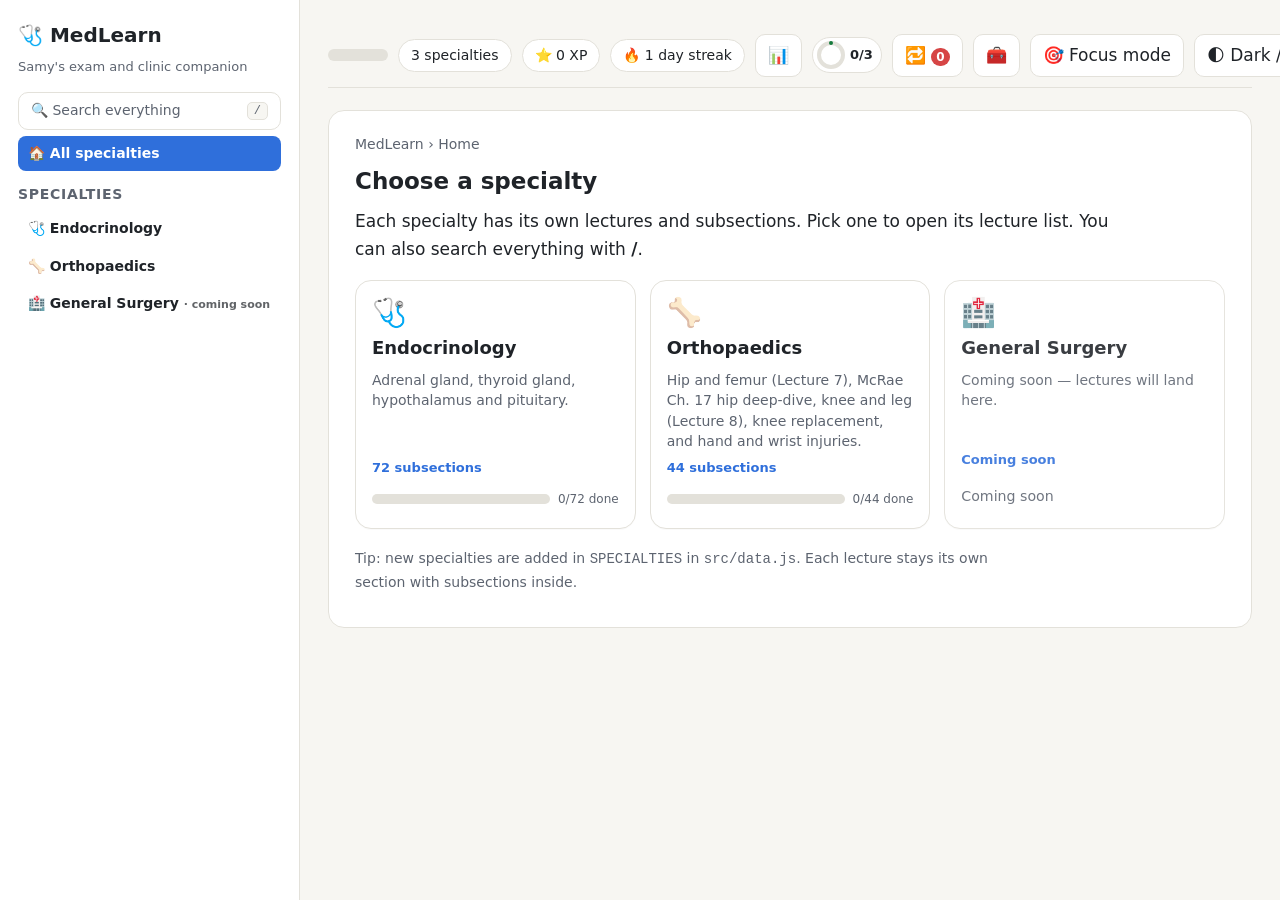
